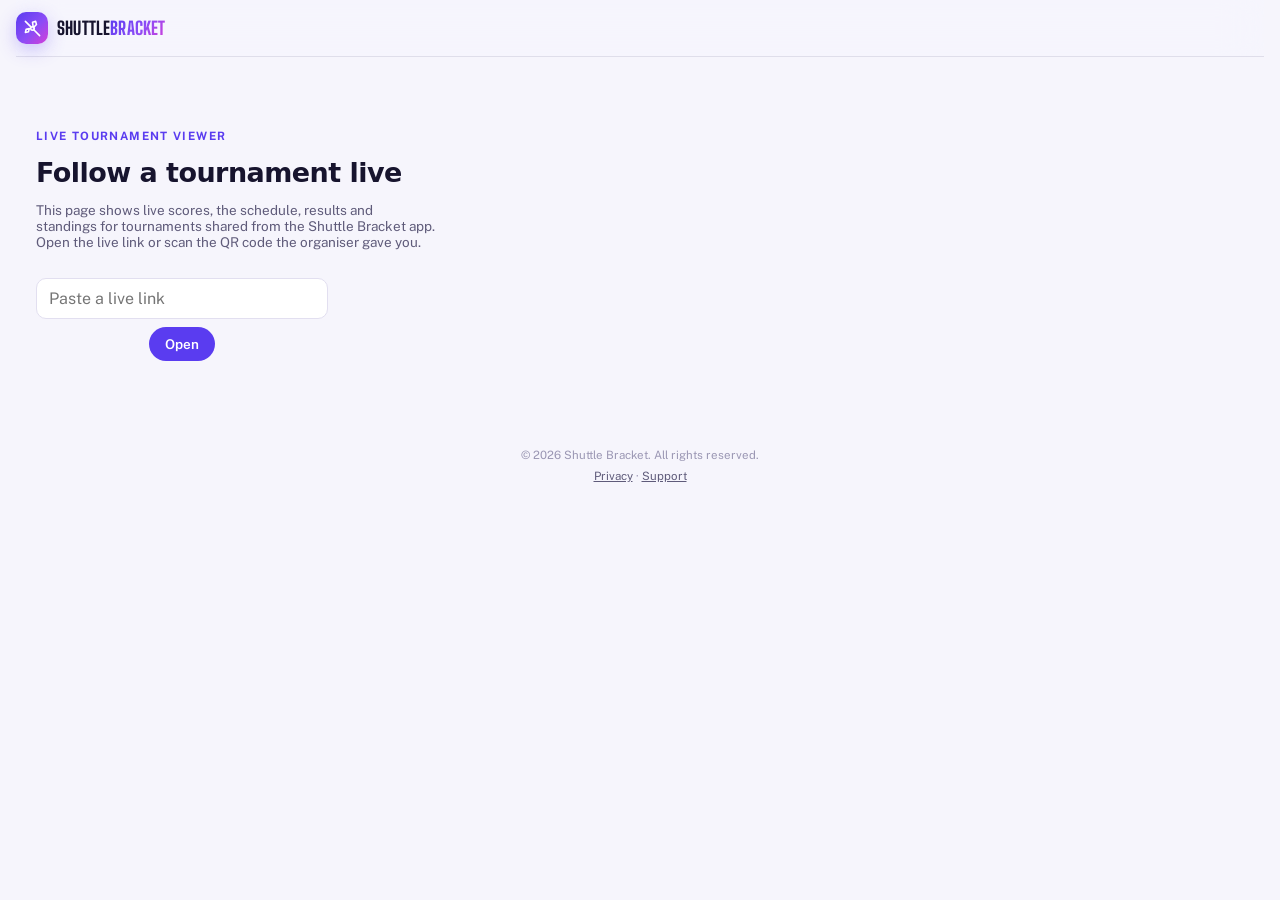
==== index.html @ b64a43a9 "Viewer page for the Plan days build Built from shuttleBracket web/index.html (build 44a778db0701). N" ====
<!DOCTYPE html>
<!-- Shuttle Bracket live tournament viewer. Copyright (c) 2026 Ashik Ali Ebrahim Kadher Shahul. All rights reserved. Not open source: no permission is granted to copy, modify or redistribute this code. -->
<html lang="en">
<head>
<meta charset="UTF-8">
<meta name="sb-build" content="44a778db0701">
<meta name="viewport" content="width=device-width, initial-scale=1, viewport-fit=cover">
<title>Shuttle Bracket</title>
<meta name="description" content="Badminton tournament management: registrations, seeded draws, live scoring, scheduling and rankings.">
<link rel="preconnect" href="https://fonts.googleapis.com">
<link rel="stylesheet" href="https://fonts.googleapis.com/css2?family=Big+Shoulders+Display:wght@600;700;800&family=Public+Sans:wght@400;500;600;700&family=JetBrains+Mono:wght@500;600&display=swap">
<style> :root{--bg:#f6f5fc;--surface:#ffffff;--surface-2:#eeecf8;--border:#e2dff0;--ink:#17142e;--muted:#5f5b7a;--faint:#9a96b3;--court:#5a3cf0;--court-ink:#ffffff;--court-soft:#ece8ff;--accent2:#d43fd8;--grad:linear-gradient(135deg,#5a3cf0 0%,#8b4cf6 55%,#d43fd8 100%);--gold:#f2643b;--gold-soft:#ffece5;--danger:#d92d5c;--danger-soft:#fde7ee;--win:#12a37f;--win-soft:#e1f6ef;--live:#f2643b;--shadow: 0 1px 2px rgba(35,24,90,.06), 0 10px 28px rgba(35,24,90,.08);--glow: 0 6px 18px rgba(90,60,240,.28);--radius: 14px;color-scheme: light;}@media (prefers-color-scheme: dark){:root:not([data-theme="light"]){--bg:#0d0b1a;--surface:#171429;--surface-2:#201c37;--border:#2d2848;--ink:#f2f0fb;--muted:#a8a3c6;--faint:#6e6990;--court:#8f7dff;--court-ink:#0d0b1a;--court-soft:#241e4a;--accent2:#ec6cf0;--grad:linear-gradient(135deg,#6d52ff 0%,#9a5cf7 55%,#e052e4 100%);--gold:#ff8a5c;--gold-soft:#34201a;--danger:#ff6b90;--danger-soft:#351725;--win:#3ddbb0;--win-soft:#12302a;--shadow: 0 1px 2px rgba(0,0,0,.35), 0 10px 28px rgba(0,0,0,.4);--glow: 0 6px 20px rgba(143,125,255,.3);}}:root[data-theme="dark"]{--bg:#0d0b1a;--surface:#171429;--surface-2:#201c37;--border:#2d2848;--ink:#f2f0fb;--muted:#a8a3c6;--faint:#6e6990;--court:#8f7dff;--court-ink:#0d0b1a;--court-soft:#241e4a;--accent2:#ec6cf0;--grad:linear-gradient(135deg,#6d52ff 0%,#9a5cf7 55%,#e052e4 100%);--gold:#ff8a5c;--gold-soft:#34201a;--danger:#ff6b90;--danger-soft:#351725;--win:#3ddbb0;--win-soft:#12302a;--shadow: 0 1px 2px rgba(0,0,0,.35), 0 10px 28px rgba(0,0,0,.4);--glow: 0 6px 20px rgba(143,125,255,.3);}*{box-sizing:border-box}html{-webkit-text-size-adjust:100%}body{margin:0;background:var(--bg);color:var(--ink);font-family:"Public Sans",system-ui,-apple-system,Segoe UI,Roboto,sans-serif;-webkit-font-smoothing:antialiased;}h1,h2,h3,h4,.display{font-family:"Big Shoulders Display","Public Sans",sans-serif;font-weight:800;letter-spacing:.01em;text-transform:uppercase;text-wrap:balance;margin:0;}.mono, .score-num, .stat-num{font-family:"JetBrains Mono",ui-monospace,monospace;font-variant-numeric:tabular-nums;}a{color:inherit}button{font:inherit}input,select,textarea{font:inherit}::selection{background:var(--court);color:var(--court-ink)}::-webkit-scrollbar{width:10px;height:10px}::-webkit-scrollbar-thumb{background:var(--border);border-radius:6px}.shell{max-width:1280px;margin:0 auto;padding:0 16px 60px;}.topbar{display:flex;align-items:center;gap:10px;padding:12px 0;border-bottom:1px solid var(--border);margin-bottom:16px;flex-wrap:wrap;position:sticky;top:0;background:var(--bg);z-index:30;}.brand{display:flex;align-items:center;gap:9px;flex:none;}.brand-mark{width:32px;height:32px;border-radius:10px;background:var(--grad);color:#fff;box-shadow:var(--glow);display:flex;align-items:center;justify-content:center;flex:none;}.brand-mark svg{width:19px;height:19px;}.brand-name{font-size:18px;line-height:1;}.brand-name .accent{background:var(--grad);-webkit-background-clip:text;background-clip:text;color:transparent;}.topbar-spacer{flex:1;min-width:6px;}.topbar-group{display:flex;align-items:center;gap:6px;}.role-switch{position:relative;}.role-btn{display:flex;align-items:center;gap:6px;border:1px solid var(--border);background:var(--surface);color:var(--ink);border-radius:10px;padding:7px 10px;font-size:12.5px;font-weight:700;cursor:pointer;}.role-btn svg{width:14px;height:14px;}.role-menu{position:absolute;right:0;top:calc(100% + 6px);background:var(--surface);border:1px solid var(--border);border-radius:12px;box-shadow:var(--shadow);padding:8px;width:250px;z-index:40;display:none;}.role-menu.open{display:block;}.role-menu h4{font-size:10.5px;letter-spacing:.08em;color:var(--muted);text-transform:uppercase;font-family:inherit;font-weight:700;padding:4px 6px;}.role-opt{width:100%;text-align:left;border:none;background:transparent;padding:8px 8px;border-radius:8px;font-size:13px;font-weight:600;cursor:pointer;color:var(--ink);display:flex;align-items:center;justify-content:space-between;}.role-opt:hover{background:var(--surface-2);}.role-opt.active{background:var(--court-soft);color:var(--court);}.role-menu select{width:100%;margin-top:6px;border:1px solid var(--border);background:var(--bg);color:var(--ink);border-radius:8px;padding:8px;}.role-menu .hint{font-size:11px;color:var(--faint);padding:6px 6px 2px;}.icon-toggle-btn{position:relative;appearance:none;border:1px solid var(--border);background:var(--surface);color:var(--muted);width:34px;height:34px;border-radius:10px;display:flex;align-items:center;justify-content:center;cursor:pointer;}.icon-toggle-btn:hover{color:var(--ink);background:var(--surface-2);}.icon-toggle-btn svg{width:16px;height:16px;}.badge-dot{position:absolute;top:-3px;right:-3px;min-width:15px;height:15px;padding:0 3px;border-radius:999px;background:var(--gold);color:#1a1206;font-size:9.5px;font-weight:800;display:flex;align-items:center;justify-content:center;}.theme-toggle{display:flex;gap:2px;background:var(--surface-2);border:1px solid var(--border);border-radius:999px;padding:2px;}.theme-toggle button{border:none;background:transparent;color:var(--muted);width:28px;height:28px;border-radius:999px;cursor:pointer;display:flex;align-items:center;justify-content:center;}.theme-toggle button.active{background:var(--surface);color:var(--ink);box-shadow:var(--shadow);}.theme-toggle svg{width:14px;height:14px;}.search-wrap{position:relative;}.search-box{display:flex;align-items:center;gap:6px;border:1px solid var(--border);background:var(--surface);border-radius:10px;padding:0 10px;height:34px;width:190px;}.search-box svg{width:14px;height:14px;color:var(--faint);flex:none;}.search-box input{border:none;background:none;outline:none;color:var(--ink);font-size:13px;width:100%;}.search-results{position:absolute;left:0;top:calc(100% + 6px);width:320px;max-width:80vw;background:var(--surface);border:1px solid var(--border);border-radius:12px;box-shadow:var(--shadow);max-height:60vh;overflow-y:auto;z-index:40;display:none;}.search-results.open{display:block;}.sr-group h4{font-size:10px;letter-spacing:.08em;text-transform:uppercase;color:var(--muted);padding:8px 12px 2px;font-family:inherit;font-weight:700;}.sr-item{display:block;width:100%;text-align:left;border:none;background:none;padding:8px 12px;font-size:13px;cursor:pointer;color:var(--ink);}.sr-item:hover{background:var(--surface-2);}.sr-item .sr-sub{color:var(--muted);font-size:11.5px;}.sr-empty{padding:16px 12px;color:var(--faint);font-size:12.5px;text-align:center;}.notif-panel{position:absolute;right:0;top:calc(100% + 6px);width:340px;max-width:88vw;background:var(--surface);border:1px solid var(--border);border-radius:12px;box-shadow:var(--shadow);max-height:70vh;overflow-y:auto;z-index:40;display:none;}.notif-panel.open{display:block;}.notif-head{display:flex;align-items:center;justify-content:space-between;padding:10px 12px;border-bottom:1px solid var(--border);position:sticky;top:0;background:var(--surface);}.notif-head h4{font-size:13px;font-family:inherit;font-weight:700;text-transform:none;letter-spacing:0;}.notif-item{padding:10px 12px;border-bottom:1px solid var(--border);font-size:12.5px;display:flex;gap:8px;cursor:pointer;}.notif-item:last-child{border-bottom:none;}.notif-item:hover{background:var(--surface-2);}.notif-item.unread{background:var(--court-soft);}.notif-dot{width:7px;height:7px;border-radius:50%;background:var(--court);flex:none;margin-top:5px;}.notif-item.unread .notif-dot{background:var(--gold);}.notif-item:not(.unread) .notif-dot{background:transparent;}.notif-body p{margin:0;}.notif-time{color:var(--faint);font-size:11px;}.primary-nav{display:flex;gap:4px;flex-wrap:wrap;background:var(--surface-2);padding:4px;border-radius:12px;margin-bottom:16px;}.primary-nav button{border:none;background:transparent;padding:8px 13px;border-radius:9px;font-weight:700;font-size:12px;letter-spacing:.03em;text-transform:uppercase;color:var(--muted);cursor:pointer;white-space:nowrap;}.primary-nav button.active{background:var(--surface);color:var(--court);box-shadow:var(--shadow);}.btn{appearance:none;border:1px solid var(--border);background:var(--surface);color:var(--ink);padding:9px 14px;border-radius:10px;font-weight:600;font-size:13.5px;cursor:pointer;display:inline-flex;align-items:center;gap:7px;white-space:nowrap;}.btn:hover{border-color:var(--faint);}.btn:active{transform:translateY(1px);}.btn svg{width:15px;height:15px;flex:none;}.btn-primary{background:var(--grad);border-color:transparent;color:#fff;box-shadow:var(--glow);}.btn-primary:hover{filter:brightness(1.08);}.btn-ghost{background:transparent;border-color:transparent;padding:8px 10px;}.btn-danger{color:var(--danger);}.btn-sm{padding:6px 10px;font-size:12.5px;border-radius:8px;}.btn-lg{padding:14px 18px;font-size:15px;border-radius:14px;}.btn-block{width:100%;justify-content:center;}.btn[disabled]{opacity:.45;cursor:not-allowed;}.icon-btn{appearance:none;border:1px solid transparent;background:transparent;color:var(--muted);width:30px;height:30px;border-radius:8px;display:flex;align-items:center;justify-content:center;cursor:pointer;flex:none;}.icon-btn:hover{background:var(--surface-2);color:var(--ink);}.icon-btn svg{width:16px;height:16px;}.layout{display:grid;grid-template-columns:250px minmax(0,1fr);gap:18px;align-items:start;}.layout.no-sidebar{grid-template-columns:minmax(0,1fr);}.main, .main-inner{min-width:0;}@media (max-width:860px){.layout{grid-template-columns:minmax(0,1fr);}.sidebar{order:2;position:static;}.main{order:1;}}.panel{background:var(--surface);border:1px solid var(--border);border-radius:var(--radius);box-shadow:var(--shadow);}.sidebar{padding:12px;position:sticky;top:68px;max-height:calc(100vh - 90px);overflow-y:auto;}.sidebar-head{display:flex;align-items:center;justify-content:space-between;margin-bottom:8px;padding:0 2px;}.sidebar-head h2{font-size:12.5px;margin:0;color:var(--muted);letter-spacing:.08em;}.t-list{list-style:none;margin:0;padding:0;display:flex;flex-direction:column;gap:4px;}.t-item{border-radius:10px;}.t-item button{width:100%;text-align:left;background:transparent;color:var(--ink);font:inherit;border:1px solid transparent;border-radius:10px;padding:9px 10px;cursor:pointer;display:flex;flex-direction:column;gap:2px;}.t-item button:hover{background:var(--surface-2);}.t-item.active button{background:var(--court-soft);border-color:var(--court);}.t-name{font-weight:700;font-size:13.5px;}.t-meta{font-size:11px;color:var(--muted);display:flex;gap:6px;align-items:center;flex-wrap:wrap;}.empty-note{font-size:12.5px;color:var(--faint);padding:10px 6px;}.main{min-height:400px;}.main-inner{padding:16px 18px;}.empty-hero{display:flex;flex-direction:column;align-items:flex-start;gap:14px;padding:44px 20px;}.empty-hero .kicker{color:var(--court);font-weight:700;font-size:11.5px;letter-spacing:.12em;text-transform:uppercase;}.empty-hero h2{font-size:27px;margin:0;max-width:24ch;}.empty-hero p{color:var(--muted);max-width:50ch;margin:0;font-size:13.5px;}.empty-hero .hero-actions{display:flex;gap:8px;flex-wrap:wrap;}.t-header{display:flex;align-items:flex-start;justify-content:space-between;gap:12px;margin-bottom:14px;flex-wrap:wrap;}.t-header h2{font-size:24px;margin:0 0 4px;}.t-header .t-sub{color:var(--muted);font-size:12.5px;}.t-header .t-actions{display:flex;gap:8px;flex:0 1 auto;min-width:0;flex-wrap:wrap;}.t-header.page-h > div:first-child{display:none;}.t-header.page-h{justify-content:flex-end;}.t-header.page-h:not(:has(.t-actions > *)){display:none;}.topbar-actions{display:flex;align-items:center;}.topbar-actions:empty{display:none;}.topbar-actions .t-actions{display:flex;gap:8px;flex-wrap:nowrap;}@media (min-width:701px) and (max-width:1279px){.topbar-actions .m-overflow{display:none !important;}.topbar-actions .m-more-btn.mobile-only{display:inline-flex !important;}.topbar{min-width:0;}.topbar .brand{min-width:0;}}@media (max-width:700px){.topbar{flex-wrap:nowrap;}.topbar .brand{min-width:0;}.topbar-group{margin-left:auto;}.topbar-actions .t-actions{gap:6px;}.topbar-actions .btn{width:38px;height:38px;padding:0;justify-content:center;font-size:0;gap:0;border-radius:12px;}.topbar-actions .btn.m-keep{width:auto;padding:0 11px;font-size:12.5px;gap:4px;white-space:nowrap;}.topbar-actions .btn.m-keep svg{width:16px;height:16px;}.topbar .brand-name{font-size:14px;}.topbar .brand-mark{width:34px;height:34px;}.topbar-spacer{min-width:0;}.topbar-actions .btn svg{width:18px;height:18px;}}@media (max-width:389px){.topbar .brand-name{display:none;}}.back-link{display:inline-flex;align-items:center;gap:5px;color:var(--muted);font-size:12.5px;font-weight:600;cursor:pointer;background:none;border:none;padding:4px 0;margin-bottom:8px;}.back-link:hover{color:var(--ink);}.back-link svg{width:14px;height:14px;}.tabs{display:flex;flex-wrap:wrap;gap:4px;background:var(--surface-2);padding:4px;border-radius:11px;margin-bottom:16px;width:fit-content;max-width:100%;}.tab{border:none;background:transparent;padding:8px 14px;border-radius:8px;font-weight:700;font-size:11.5px;letter-spacing:.03em;text-transform:uppercase;color:var(--muted);cursor:pointer;white-space:nowrap;}.tab.active{background:var(--surface);color:var(--court);box-shadow:var(--shadow);}.pill{display:inline-flex;align-items:center;gap:5px;padding:2px 8px;border-radius:999px;font-size:11px;font-weight:600;background:var(--surface-2);color:var(--muted);white-space:nowrap;}.pill.gold{background:var(--gold-soft);color:var(--gold);}.pill.court{background:var(--court-soft);color:var(--court);}.pill.danger{background:var(--danger-soft);color:var(--danger);}.pill.live{background:var(--gold-soft);color:var(--gold);animation:pulse 1.6s ease-in-out infinite;}@keyframes pulse{0%,100%{opacity:1}50%{opacity:.55}}.sponsor-ticker{display:flex;align-items:center;gap:10px;background:var(--surface);border:1px solid var(--border);border-radius:11px;padding:7px 12px;margin:-6px 0 16px;overflow:hidden;}.st-label{flex:none;font-size:10.5px;font-weight:800;letter-spacing:.08em;text-transform:uppercase;color:var(--court);}.st-viewport{flex:1;min-width:0;overflow:hidden;-webkit-mask-image:linear-gradient(90deg,transparent 0,#000 24px,#000 calc(100% - 24px),transparent 100%);mask-image:linear-gradient(90deg,transparent 0,#000 24px,#000 calc(100% - 24px),transparent 100%);}.st-track{display:flex;width:max-content;animation:st-scroll var(--st-dur,20s) linear infinite;}.st-run{display:flex;align-items:center;flex:none;white-space:nowrap;font-size:13px;font-weight:700;color:var(--ink);}.st-run span{padding:0 14px;}.st-run i{font-style:normal;color:var(--accent2);}.sponsor-ticker:hover .st-track{animation-play-state:paused;}@keyframes st-scroll{from{transform:translateX(0);}to{transform:translateX(-50%);}}@media (prefers-reduced-motion: reduce){.st-viewport{-webkit-mask-image:none;mask-image:none;}.st-track{animation:none;width:auto;}.st-run{flex:1 1 auto;min-width:0;white-space:normal;flex-wrap:wrap;row-gap:4px;}.st-run > i:last-child{display:none;}.st-run[aria-hidden="true"]{display:none;}}.filter-bar .btn-clear-filters{color:var(--muted);}.filter-bar .btn-clear-filters svg{width:13px;height:13px;}.cat-grid{display:grid;grid-template-columns:repeat(auto-fill,minmax(230px,1fr));gap:12px;}.cat-card{border:1px solid var(--border);border-radius:12px;padding:14px;cursor:pointer;background:var(--surface);position:relative;transition:border-color .12s;}.cat-card:hover{border-color:var(--court);}.cat-card h3{font-size:15px;margin:0 0 6px;text-transform:none;letter-spacing:0;font-family:"Public Sans";font-weight:700;}.cat-card .cat-meta{color:var(--muted);font-size:11.5px;display:flex;gap:6px;flex-wrap:wrap;}.cat-card .cat-del{position:absolute;top:8px;right:8px;}.cat-card .cat-del + h3{padding-right:30px;}.cat-card:active{border-color:var(--court);background:var(--surface-2);}.stat-tile[data-tab]{cursor:pointer;}.stat-tile[data-tab]:active{border-color:var(--court);}@media (hover:hover) and (pointer:fine){.cat-card .cat-del{opacity:0;}.cat-card:hover .cat-del, .cat-card:focus-within .cat-del{opacity:1;}}[data-open-match], [data-open-event], [data-open-player], [data-open-tournament], [data-open-tab], [data-open-club], [data-select-tournament], [data-back-events], [data-close]{cursor:pointer;}.card{border:1px solid var(--border);border-radius:12px;padding:14px;background:var(--surface);}.card + .card{margin-top:10px;}.row{display:flex;align-items:center;gap:10px;}.row.between{justify-content:space-between;}.row.wrap{flex-wrap:wrap;}.stat-grid{display:grid;grid-template-columns:repeat(auto-fit,minmax(140px,1fr));gap:10px;margin-bottom:18px;}.stat-tile{border:1px solid var(--border);border-radius:12px;padding:12px 14px;background:var(--surface);}.stat-tile .stat-num{font-size:24px;font-weight:700;line-height:1.1;}.stat-tile .stat-label{color:var(--muted);font-size:11px;margin-top:3px;letter-spacing:.02em;}.stat-tile.accent .stat-num{background:var(--grad);-webkit-background-clip:text;background-clip:text;color:transparent;}.stat-tile.gold .stat-num{color:var(--gold);}.bar-row{display:flex;align-items:center;gap:10px;margin-bottom:8px;}.bar-row .bar-label{width:110px;flex:none;font-size:12px;color:var(--muted);}.bar-track{flex:1;height:9px;border-radius:5px;background:var(--surface-2);overflow:hidden;}.bar-fill{height:100%;background:var(--court);border-radius:5px;}.bar-row .bar-num{width:64px;flex:none;text-align:right;font-size:12px;color:var(--muted);}.ring-wrap{display:flex;align-items:center;gap:14px;}.ring-label{font-size:12px;color:var(--muted);}.ring-label strong{color:var(--ink);display:block;font-size:15px;}.section-h{display:flex;align-items:center;justify-content:space-between;gap:10px;margin:22px 0 10px;flex-wrap:wrap;}.section-h h3{font-size:16px;text-transform:none;letter-spacing:0;font-family:"Public Sans";font-weight:700;}.section-h:first-child{margin-top:0;}details.month-grp > summary, .t-month-grp > details > summary{list-style:none;cursor:pointer;-webkit-user-select:none;user-select:none;-webkit-tap-highlight-color:transparent;}details.month-grp > summary::-webkit-details-marker, .t-month-grp > details > summary::-webkit-details-marker{display:none;}.month-chev{flex:none;transition:transform .18s ease;color:var(--muted);}details[open] > summary .month-chev{transform:rotate(90deg);}.section-h.month-h{margin:6px 0;padding:8px 0;}.section-h.month-h h3{display:flex;align-items:center;gap:8px;}details.month-grp[open] > .cat-grid{margin-bottom:12px;}.month-label{display:flex;align-items:center;gap:8px;font-size:11px;font-weight:800;letter-spacing:.07em;text-transform:uppercase;color:var(--muted);padding:9px 0;margin:2px 0;}.month-label .month-n{font-weight:700;letter-spacing:0;color:var(--faint);background:var(--surface-2);border-radius:999px;padding:1px 7px;font-size:10.5px;}.t-list .t-month-grp{list-style:none;}.plan-ev{border:1px solid var(--border);border-radius:12px;padding:10px 12px;background:var(--surface);margin-bottom:8px;}.plan-ev-h{display:flex;align-items:baseline;justify-content:space-between;gap:8px;margin-bottom:8px;}.plan-ev-h .sub-txt{font-size:12px;}.plan-sels{display:grid;grid-template-columns:repeat(auto-fit, minmax(140px,1fr));gap:8px;}.plan-sel{display:flex;flex-direction:column;gap:3px;font-size:11px;font-weight:800;letter-spacing:.05em;text-transform:uppercase;color:var(--muted);}.plan-sel select{width:100%;text-transform:none;letter-spacing:0;font-weight:600;font-size:13px;}.plan-warn{display:flex;gap:6px;align-items:flex-start;color:var(--danger);font-size:12px;margin-top:8px;}.plan-warn svg, .plan-ok svg, .plan-bad svg{width:14px;height:14px;flex:none;}.plan-day{border:1px solid var(--border);border-radius:12px;padding:10px 12px;background:var(--surface);margin-bottom:8px;}.plan-day-h{display:flex;justify-content:space-between;gap:8px;align-items:baseline;margin-bottom:6px;}.plan-list{list-style:none;margin:0 0 6px;padding:0;}.plan-list li{display:flex;gap:8px;padding:5px 0;border-bottom:1px solid var(--border);font-size:13px;}.plan-list li:last-child{border-bottom:none;}.plan-list .grow{flex:1;min-width:0;font-weight:600;}.plan-day-f{display:flex;align-items:center;justify-content:space-between;gap:8px;flex-wrap:wrap;margin-top:4px;}.plan-ok, .plan-bad{display:inline-flex;align-items:center;gap:5px;font-size:12px;font-weight:700;}.plan-ok{color:var(--win);}.plan-bad{color:var(--danger);}.sch-day.planned{box-shadow:inset 0 -3px 0 var(--court);}.bd-acts{display:inline-flex;gap:6px;flex-wrap:wrap;}.t-list .t-month{display:flex;align-items:center;gap:6px;font-size:10.5px;font-weight:800;letter-spacing:.07em;text-transform:uppercase;color:var(--muted);padding:9px 10px 5px;border-radius:8px;}.t-list .t-month:hover{background:var(--surface-2);}.t-list .t-month .grow{flex:1;}.t-list .t-month .month-n{font-weight:700;letter-spacing:0;color:var(--faint);}.t-list .t-month-grp > details > .t-list{margin-bottom:6px;}.list-row{display:flex;align-items:center;gap:10px;padding:10px 12px;border:1px solid var(--border);border-radius:10px;margin-bottom:8px;background:var(--surface);flex-wrap:wrap;}.list-row .main-txt{font-weight:600;font-size:13.5px;}.list-row .sub-txt{color:var(--muted);font-size:11.5px;}.list-row .grow{flex:1;min-width:120px;}.seed-tag{display:inline-block;min-width:16px;margin-right:6px;padding:0 4px;border-radius:6px;background:var(--court-soft);color:var(--court);font-size:10.5px;font-weight:800;text-align:center;font-style:normal;}.seed-badge{width:24px;height:24px;border-radius:999px;background:var(--court-soft);color:var(--court);font-weight:700;font-size:11.5px;display:flex;align-items:center;justify-content:center;flex:none;}.avatar{width:30px;height:30px;border-radius:999px;background:var(--surface-2);color:var(--muted);font-weight:700;font-size:12px;display:flex;align-items:center;justify-content:center;flex:none;overflow:hidden;}.avatar img{width:100%;height:100%;object-fit:cover;}.draw-banner{display:flex;align-items:center;justify-content:space-between;gap:12px;padding:12px 14px;border-radius:12px;background:var(--court-soft);border:1px solid var(--court);margin-top:14px;flex-wrap:wrap;}.draw-banner p{margin:0;font-size:13px;color:var(--ink);}.draw-banner strong{color:var(--court);}.generated-note{display:flex;align-items:center;gap:8px;color:var(--court);font-weight:700;font-size:13px;padding:10px 2px;}.conflict-warn{display:flex;gap:8px;align-items:flex-start;padding:10px 12px;border-radius:10px;background:var(--danger-soft);color:var(--danger);font-size:12.5px;font-weight:600;margin-top:8px;}.conflict-warn svg{width:15px;height:15px;flex:none;margin-top:1px;}.bracket-wrap{overflow-x:auto;padding-bottom:10px;}.bracket{position:relative;display:flex;gap:36px;padding:6px 6px 20px;}.bracket-lines{position:absolute;top:0;left:0;pointer-events:none;overflow:visible;}.bracket-lines path{fill:none;stroke:var(--border);stroke-width:2;}.round-col{display:flex;flex-direction:column;justify-content:space-around;gap:14px;flex:1 1 0;min-width:150px;max-width:230px;}.round-label{text-align:center;font-size:10.5px;letter-spacing:.1em;color:var(--muted);font-weight:700;text-transform:uppercase;margin-bottom:2px;}.match-card{border:1px solid var(--border);border-radius:12px;background:var(--surface);overflow:hidden;cursor:default;}.match-card.playable, .match-card[data-open-match]{cursor:pointer;}.match-card.playable:hover{border-color:var(--court);}.m-slot{display:flex;align-items:center;justify-content:space-between;padding:7px 9px;font-size:12.5px;gap:6px;}.m-slot + .m-slot{border-top:1px solid var(--border);}.m-slot .name{font-weight:600;overflow:hidden;text-overflow:ellipsis;white-space:nowrap;}.m-slot.tbd .name{color:var(--faint);font-weight:500;font-style:italic;}.m-slot.winner .name{color:var(--court);}.m-slot .score{font-size:11.5px;color:var(--muted);flex:none;}.m-status{font-size:9.5px;text-align:center;padding:3px;letter-spacing:.08em;text-transform:uppercase;color:var(--faint);background:var(--surface-2);}.m-status.bye{color:var(--gold);}.m-status.live{color:var(--gold);font-weight:700;}.bracket-section{margin-bottom:26px;}.bracket-section h4{font-size:13px;text-transform:uppercase;letter-spacing:.08em;color:var(--muted);margin-bottom:10px;font-family:inherit;font-weight:700;}.bracket-section.wb h4{color:var(--court);}.bracket-section.lb h4{color:var(--danger);}.bracket-section.gf h4{color:var(--gold);}.group-grid{display:grid;grid-template-columns:repeat(auto-fit,minmax(280px,1fr));gap:14px;}.group-card h4{font-size:13px;text-transform:uppercase;letter-spacing:.06em;margin-bottom:8px;font-family:inherit;font-weight:700;color:var(--muted);}table.standings, table.data-table{width:100%;border-collapse:collapse;font-size:12.5px;}table.standings th, table.data-table th{text-align:left;font-size:10.5px;letter-spacing:.06em;text-transform:uppercase;color:var(--muted);padding:8px 9px;border-bottom:1px solid var(--border);white-space:nowrap;}table.standings td, table.data-table td{padding:8px 9px;border-bottom:1px solid var(--border);}table.standings td.num, table.standings th.num, table.data-table td.num, table.data-table th.num{text-align:right;}table.standings tr:last-child td, table.data-table tr:last-child td{border-bottom:none;}table.standings tr.rank-1 .rk{color:var(--gold);font-weight:800;}.table-scroll{overflow-x:auto;}.empty-tab{padding:36px 12px;text-align:center;color:var(--muted);font-size:13px;}.loading-tab{padding:36px 12px;text-align:center;color:var(--faint);font-size:13px;}.error-inline{padding:9px 12px;border-radius:9px;background:var(--danger-soft);color:var(--danger);font-size:12.5px;font-weight:600;margin:8px 0;display:flex;gap:8px;align-items:center;}.error-inline svg{width:14px;height:14px;flex:none;}.filter-bar{display:flex;gap:8px;flex-wrap:wrap;margin-bottom:14px;align-items:center;}.filter-bar select, .filter-bar input{border:1px solid var(--border);background:var(--surface);color:var(--ink);border-radius:9px;padding:7px 9px;font-size:12.5px;}.export-row{display:flex;gap:8px;flex-wrap:wrap;margin-bottom:14px;}.sched-scroll{overflow-x:auto;}table.sched-grid{border-collapse:collapse;width:100%;min-width:640px;}table.sched-grid th{background:var(--surface-2);font-size:11px;text-transform:uppercase;letter-spacing:.05em;color:var(--muted);padding:8px;border:1px solid var(--border);white-space:nowrap;}table.sched-grid td{border:1px solid var(--border);padding:5px;vertical-align:top;min-width:130px;}.sched-cell-match{border-radius:8px;background:var(--court-soft);padding:6px 7px;font-size:11px;cursor:pointer;margin-bottom:4px;}.sched-cell-match:hover{filter:brightness(0.97);}.sched-cell-match.live{background:var(--gold-soft);}.sched-time-col{font-size:11px;color:var(--muted);font-weight:700;white-space:nowrap;}.court-chip{display:inline-flex;align-items:center;gap:6px;border:1px solid var(--border);border-radius:10px;padding:8px 10px;font-size:12.5px;font-weight:600;background:var(--surface);}.court-chip.inactive{opacity:.5;}.court-chip .cc-txt{display:inline-flex;flex-direction:column;line-height:1.2;}.court-chip .cc-txt small{font-size:11px;font-weight:600;color:var(--muted);}.court-days{display:grid;grid-template-columns:repeat(auto-fill, minmax(130px,1fr));gap:6px 12px;}.bd-cell.closed{background:repeating-linear-gradient(135deg, transparent 0 6px, var(--fill) 6px 8px);color:var(--muted);cursor:default;align-items:center;justify-content:center;font-weight:600;}.bd-head small{display:block;font-size:9.5px;font-weight:600;color:var(--muted);white-space:nowrap;overflow:hidden;text-overflow:ellipsis;}.court-list{display:flex;gap:8px;flex-wrap:wrap;}.live-screen{display:flex;flex-direction:column;gap:10px;}.live-topinfo{display:flex;align-items:center;justify-content:space-between;gap:8px;flex-wrap:wrap;}.live-games-strip{display:flex;gap:6px;flex-wrap:wrap;}.live-game-chip{padding:4px 9px;border-radius:8px;background:var(--surface-2);font-size:12px;font-weight:700;}.live-court-card{display:flex;flex-direction:column;gap:12px;}.live-score-board{display:grid;grid-template-columns:1fr 1fr;gap:10px;}.live-side{border:1px solid var(--border);border-radius:16px;padding:16px 10px;text-align:center;display:flex;flex-direction:column;gap:10px;background:var(--surface);}.live-side .side-name{font-size:13px;font-weight:700;overflow:hidden;text-overflow:ellipsis;white-space:nowrap;}.live-side .side-score{font-size:64px;font-weight:800;font-family:"Big Shoulders Display";line-height:1;}.big-btn{appearance:none;border:none;border-radius:16px;background:var(--court);color:var(--court-ink);font-weight:800;font-size:17px;padding:20px 8px;cursor:pointer;width:100%;touch-action:manipulation;}.big-btn:active{filter:brightness(1.15);transform:scale(.98);}.live-controls{display:flex;gap:8px;flex-wrap:wrap;}.live-controls .btn{flex:1;min-width:100px;justify-content:center;padding:12px;}dialog{border:none;border-radius:16px;padding:0;background:var(--surface);color:var(--ink);box-shadow:0 20px 60px rgba(0,0,0,.25);width:min(480px,92vw);max-height:88vh;}dialog::backdrop{background:rgba(16,10,40,.5);backdrop-filter:blur(3px);}.dlg-head{display:flex;align-items:center;justify-content:space-between;padding:16px 18px;border-bottom:1px solid var(--border);}.dlg-head h3{font-size:16px;margin:0;text-transform:none;letter-spacing:0;font-family:"Public Sans";font-weight:700;}.dlg-body{padding:16px 18px;display:flex;flex-direction:column;gap:12px;max-height:64vh;overflow-y:auto;}.dlg-foot{display:flex;justify-content:flex-end;gap:8px;padding:14px 18px;border-top:1px solid var(--border);flex-wrap:wrap;}[hidden]{display:none !important;}.field{display:flex;flex-direction:column;gap:5px;}.field label{font-size:12px;font-weight:600;color:var(--muted);}.field input, .field select, .field textarea{border:1px solid var(--border);background:var(--bg);color:var(--ink);border-radius:9px;padding:9px 10px;font-size:14px;font-family:inherit;width:100%;}.field input:focus, .field select:focus, .field textarea:focus{outline:2px solid var(--court);outline-offset:-1px;}.field-row{display:flex;gap:10px;}.field-row .field{flex:1;min-width:0;}.date-field{position:relative;}.date-field input.date-input{padding-right:34px;cursor:pointer;background:var(--bg);width:100%;box-sizing:border-box;}.date-field .date-ic{position:absolute;right:9px;top:50%;transform:translateY(-50%);width:16px;height:16px;color:var(--muted);pointer-events:none;}.dp-popover{position:fixed;z-index:999;width:264px;background:var(--surface);border:1px solid var(--border);border-radius:12px;box-shadow:var(--shadow);padding:10px;}.dp-head{display:flex;align-items:center;justify-content:space-between;margin-bottom:6px;}.dp-month{font-weight:700;font-size:13px;}.dp-head .icon-btn{width:26px;height:26px;}.dp-dow{display:grid;grid-template-columns:repeat(7,1fr);text-align:center;font-size:10px;font-weight:700;color:var(--muted);letter-spacing:.04em;margin-bottom:2px;}.dp-grid{display:grid;grid-template-columns:repeat(7,1fr);gap:2px;}.dp-cell{height:30px;display:flex;align-items:center;justify-content:center;}.dp-empty{visibility:hidden;}button.dp-day{border:none;background:transparent;color:var(--ink);border-radius:8px;font-size:12.5px;font-family:inherit;cursor:pointer;}button.dp-day:hover{background:var(--surface-2);}button.dp-day.dp-today{font-weight:700;color:var(--court);}button.dp-day.dp-sel{background:var(--court);color:#fff;}button.dp-day:disabled{color:var(--faint);opacity:.45;cursor:default;background:transparent;}.dp-foot{display:flex;justify-content:space-between;margin-top:8px;gap:8px;}.dp-foot .btn{flex:1;}.helptext{font-size:11.5px;color:var(--faint);}.am-warn{background:color-mix(in srgb, var(--gold) 12%, transparent);color:var(--ink);border-radius:10px;padding:9px 11px;font-size:12.5px;margin-bottom:10px;}.am-final-teams{display:grid;grid-template-columns:1fr auto 1fr;gap:8px;align-items:center;margin-top:12px;}.am-final-team{display:flex;flex-direction:column;gap:6px;min-width:0;}.am-final-team select{width:100%;min-width:0;padding:9px 8px;border-radius:10px;border:1px solid var(--border);background:var(--bg);color:var(--ink);font:inherit;font-size:13px;}.am-final-lbl{font-size:11px;font-weight:700;letter-spacing:.06em;text-transform:uppercase;color:var(--muted);}.am-final-vs{font-weight:800;color:var(--muted);font-size:12px;padding-top:18px;}.am-final-card{border-radius:16px;padding:14px;background:linear-gradient(135deg, color-mix(in srgb, var(--court) 10%, var(--surface)), color-mix(in srgb, #d43fd8 8%, var(--surface)));border:1px solid color-mix(in srgb, var(--court) 22%, var(--border));margin-bottom:14px;}.am-final-card .row-h{display:flex;align-items:center;justify-content:space-between;gap:8px;margin-bottom:8px;}.am-final-btns{display:flex;flex-wrap:wrap;justify-content:flex-end;gap:6px;}.am-final-card h4{margin:0;font-size:15px;font-weight:800;}.sb-champ{display:flex;align-items:center;gap:6px;margin-top:8px;padding-top:8px;border-top:1px solid var(--border);font-size:13px;font-weight:700;color:var(--court);}.sb-champ svg{width:16px;height:16px;flex:none;}@media (max-width:420px){.am-final-teams{grid-template-columns:1fr;}.am-final-vs{padding:0;text-align:center;}}.toast-host{position:fixed;bottom:18px;left:50%;transform:translateX(-50%);display:flex;flex-direction:column;gap:8px;z-index:80;width:min(360px,92vw);align-items:center;}.toast{background:var(--ink);color:var(--bg);padding:9px 16px;border-radius:999px;font-size:12.5px;font-weight:600;box-shadow:var(--shadow);text-align:center;}.toast.error{background:var(--danger);color:#fff;}html{-webkit-text-size-adjust:100%;text-size-adjust:100%;}.t-header > div:first-child{min-width:0;}.t-header h2{overflow-wrap:anywhere;}@media (pointer:coarse){input:not([type=checkbox]):not([type=radio]):not([type=range]), select, textarea{font-size:16px !important;}}.score-summary{text-align:center;font-size:11.5px;color:var(--muted);margin:4px 0 10px;}.game-block{border:1px solid var(--border);border-radius:12px;padding:8px 12px 6px;margin-bottom:10px;background:var(--bg);}.game-block .g-label{font-size:10.5px;font-weight:800;letter-spacing:.06em;text-transform:uppercase;color:var(--muted);margin-bottom:2px;}.score-row{display:flex;align-items:center;gap:10px;padding:4px 0;}.score-row .who{flex:1;min-width:0;font-size:13.5px;font-weight:600;line-height:1.25;overflow-wrap:anywhere;}.stepper{display:flex;align-items:center;gap:6px;flex:none;}.stepper button{width:40px;height:40px;border-radius:10px;border:1px solid var(--border);background:var(--surface);color:var(--ink);font-size:20px;font-weight:700;line-height:1;cursor:pointer;touch-action:manipulation;padding:0;}.stepper button:active{background:var(--surface-2);}.score-input{width:58px;height:40px;text-align:center;font-size:18px;font-weight:700;border:1px solid var(--border);border-radius:10px;background:var(--surface);color:var(--ink);padding:0;-moz-appearance:textfield;appearance:textfield;}.score-input::-webkit-inner-spin-button, .score-input::-webkit-outer-spin-button{-webkit-appearance:none;margin:0;}.score-input:focus{outline:2px solid var(--court);outline-offset:1px;caret-color:transparent;}.score-input{-webkit-touch-callout:none;}.game-winner-note:empty{display:none;}.game-winner-note.bad{color:var(--danger) !important;}.score-summary.bad{color:var(--danger);font-weight:700;}.reg-banner{display:flex;gap:8px;align-items:flex-start;border-radius:10px;padding:10px 12px;font-size:13px;margin-bottom:12px;}.reg-banner svg{width:16px;height:16px;flex:none;margin-top:1px;}.org-banner{background:var(--court-soft);color:var(--ink);}.org-banner svg{color:var(--court);}.org-acts .org-note{font-size:11.5px;color:var(--muted);flex:1;min-width:0;}.org-acts .org-note.late{color:var(--danger);}.org-score{display:flex;flex-direction:column;gap:10px;}.org-grid{display:grid;grid-template-columns:auto minmax(0,1fr) minmax(0,1fr);gap:8px 10px;align-items:center;}.org-nm{font-weight:700;font-size:13px;text-align:center;overflow-wrap:anywhere;line-height:1.25;}.org-gl{font-size:11px;font-weight:800;text-transform:uppercase;letter-spacing:.05em;color:var(--muted);white-space:nowrap;}.org-side{display:flex;align-items:center;gap:4px;justify-content:center;}.org-pm{width:40px;height:42px;user-select:none;-webkit-user-select:none;-webkit-touch-callout:none;border-radius:10px;border:1px solid var(--border);background:var(--surface-2);color:var(--ink);font-size:20px;font-weight:700;cursor:pointer;flex:none;touch-action:manipulation;}.org-pm:active{border-color:var(--court);}.org-score input.org-num{width:48px;min-width:0;text-align:center;font-family:"JetBrains Mono",ui-monospace,monospace;font-size:22px;font-weight:800;padding:6px 0;color:var(--ink);font-variant-numeric:tabular-nums;background:transparent;border:1px solid transparent;border-radius:8px;-webkit-appearance:none;appearance:none;box-shadow:none;}.org-score input.org-num:focus{outline:none;border-color:var(--court);background:var(--surface);}.org-msg{font-weight:700;font-size:13px;}.org-msg.won{color:var(--win);}.org-msg.bad{color:var(--danger);}.reg-banner.open{background:var(--court-soft);color:var(--ink);}.reg-banner.closed{background:var(--surface-2);color:var(--muted);}.late-note{display:flex;gap:6px;align-items:flex-start;margin:8px 0 0;color:var(--gold, #a86b00);}.late-note svg{width:14px;height:14px;flex:none;margin-top:2px;}.list-row select{border:1px solid var(--border);background:var(--surface);color:var(--ink);border-radius:9px;padding:8px 10px;font-size:13px;font-family:inherit;max-width:100%;}@media (max-width:700px){.list-row.wrap select{flex:1 1 100%;min-width:0 !important;}}.follow-bar{display:flex;align-items:center;gap:10px;background:var(--surface);border:1px solid var(--border);border-radius:14px;padding:8px 10px 8px 12px;margin:0 0 12px;box-shadow:var(--shadow);}.follow-bar.on{border-color:transparent;background:linear-gradient(var(--surface),var(--surface)) padding-box, var(--grad) border-box;border:2px solid transparent;}.follow-bar .follow-ic{width:30px;height:30px;border-radius:50%;background:var(--grad);color:#fff;display:flex;align-items:center;justify-content:center;flex:none;}.follow-bar .follow-ic svg{width:16px;height:16px;}.follow-bar select{flex:1;min-width:0;border:none;background:transparent;color:var(--ink);font:inherit;font-size:14px;font-weight:600;padding:6px 0;outline:none;}.follow-note{display:flex;align-items:center;gap:8px;background:var(--court-soft);color:var(--ink);border-radius:10px;padding:8px 10px;margin-bottom:12px;font-size:13px;}.follow-note svg{width:15px;height:15px;color:var(--court);flex:none;}.follow-note span{flex:1;min-width:0;}tr.me-row td{background:var(--court-soft);font-weight:700;}tr.me-row td:first-child{box-shadow:inset 3px 0 0 var(--court);}.me-match{outline:2px solid var(--court);outline-offset:1px;box-shadow:var(--glow) !important;}.follow-hero{background:var(--grad);color:#fff;border-radius:18px;padding:18px;margin-bottom:6px;box-shadow:var(--glow);}.follow-hero .fh-name{font-size:22px;font-weight:800;letter-spacing:-.01em;}.follow-hero .fh-sub{opacity:.85;font-size:13px;margin-top:2px;min-height:4px;}.follow-hero .fh-stats{display:grid;grid-template-columns:repeat(4,minmax(0,1fr));gap:8px;margin-top:14px;}.follow-hero .fh-stats div{background:rgba(255,255,255,.16);border-radius:12px;padding:8px 6px;text-align:center;}.follow-hero .fh-stats b{display:block;font-size:17px;font-family:"JetBrains Mono",ui-monospace,monospace;}.follow-hero .fh-stats span{font-size:10.5px;opacity:.9;text-transform:uppercase;letter-spacing:.04em;}.fm-row .wl{width:30px;height:30px;border-radius:9px;display:flex;align-items:center;justify-content:center;font-weight:800;font-size:13px;flex:none;}.fm-row .wl svg{width:15px;height:15px;}.fm-row .wl.w{background:var(--win-soft);color:var(--win);}.fm-row .wl.l{background:var(--danger-soft);color:var(--danger);}.fm-row .wl.live{background:var(--gold-soft);color:var(--gold);}.fm-row .wl.next{background:var(--court-soft);color:var(--court);}.fm-row .fm-score{font-weight:700;font-size:13px;text-align:right;flex:none;max-width:36%;line-height:1.35;}.fm-row .fm-score span{display:inline-block;white-space:nowrap;}.vw-player{width:100%;text-align:left;font:inherit;color:var(--ink);cursor:pointer;flex-wrap:nowrap;}.vw-player.me{border-color:var(--court);}.vw-player .vw-rec{font-weight:800;font-size:14px;text-align:right;line-height:1.1;}.vw-player .vw-rec small{display:block;font-size:10.5px;font-weight:600;color:var(--muted);}.vw-player .vw-chev{color:var(--faint);font-size:20px;line-height:1;}.link-name{border:0;background:none;padding:0;font:inherit;color:inherit;cursor:pointer;text-align:left;text-decoration:underline;text-decoration-color:color-mix(in srgb, currentColor 30%, transparent);text-underline-offset:3px;}.st-mv{display:block;font-size:9.5px;font-weight:800;line-height:1.1;margin-top:1px;letter-spacing:0;}.st-mv.up{color:var(--win);}.st-mv.down{color:var(--danger);}.st-mv.same{color:var(--faint);}table.standings.st-prog td{vertical-align:middle;}.ps-form.st-form{flex-wrap:nowrap;gap:2px;}.st-form .ps-wl{width:16px;height:16px;border-radius:4px;font-size:9px;}.st-none{color:var(--faint);}.st-legend{margin-top:6px;font-size:11.5px;}.ps-wrap{display:flex;flex-direction:column;gap:12px;min-width:0;}.ps-tabs{display:flex;gap:3px;padding:3px;background:var(--surface-2);border-radius:11px;}.ps-tabs button{flex:1;border:0;background:transparent;padding:7px 4px;border-radius:8px;font:inherit;font-size:12.5px;font-weight:700;color:var(--muted);cursor:pointer;}.ps-tabs button.on{background:var(--surface);color:var(--ink);box-shadow:0 1px 3px rgba(0,0,0,.14);}.ps-pane{display:flex;flex-direction:column;gap:10px;min-width:0;}.ps-pane[hidden]{display:none;}.ps-h{font-size:11px;font-weight:800;letter-spacing:.06em;text-transform:uppercase;color:var(--muted);margin:4px 0 -2px;}.ps-h-note{font-weight:600;letter-spacing:0;text-transform:none;color:var(--faint);margin-left:4px;}.ps-sub{font-size:12px;line-height:1.4;color:var(--muted);}.ps-form{display:flex;gap:4px;flex-wrap:wrap;}td.num .ps-form{justify-content:flex-end;}.ps-wl{width:22px;height:22px;border-radius:6px;display:inline-flex;align-items:center;justify-content:center;font-size:11px;font-weight:800;flex:none;}.ps-wl.w{background:var(--win-soft);color:var(--win);}.ps-wl.l{background:var(--danger-soft);color:var(--danger);}.ps-cols{display:grid;grid-template-columns:repeat(2,minmax(0,1fr));gap:12px;}.ps-cols > div{display:flex;flex-direction:column;gap:6px;min-width:0;}@media (max-width:520px){.ps-cols{grid-template-columns:minmax(0,1fr);}}.ps-opp{display:flex;align-items:center;gap:10px;width:100%;text-align:left;padding:9px 11px;border:1px solid var(--border);border-radius:10px;background:var(--surface);color:var(--ink);font:inherit;cursor:pointer;}.ps-opp:active{border-color:var(--court);}.ps-opp .grow, .ps-match .grow{flex:1;min-width:0;}.ps-opp .nm, .ps-match .nm{font-weight:700;font-size:13.5px;overflow-wrap:anywhere;}.ps-opp .rec{font-weight:800;font-size:15px;flex:none;}.ps-opp.best .rec, .ps-table td.up{color:var(--win);}.ps-opp.worst .rec, .ps-table td.down{color:var(--danger);}.ps-tap tbody tr{cursor:pointer;}.ps-tap tbody tr:active td{background:var(--surface-2);}.ps-match{display:flex;align-items:center;gap:10px;padding:8px 0;border-bottom:1px solid var(--border);}.ps-match:last-child{border-bottom:none;}.ps-match .score{font-size:12.5px;font-weight:700;white-space:nowrap;flex:none;}.ps-h2h-hero{display:grid;grid-template-columns:minmax(0,1fr) auto minmax(0,1fr);align-items:center;gap:8px;padding:14px 10px;border-radius:14px;background:var(--grad);color:#fff;text-align:center;box-shadow:var(--glow);}.ps-h2h-hero .nm{font-weight:800;font-size:14px;line-height:1.25;overflow-wrap:anywhere;}.ps-h2h-hero .ps-link{border:0;background:transparent;color:inherit;font-family:inherit;cursor:pointer;text-decoration:underline;text-decoration-color:rgba(255,255,255,.5);text-underline-offset:3px;padding:0;}.ps-h2h-hero .score{font-size:28px;font-weight:800;line-height:1.1;white-space:nowrap;}.ps-h2h-hero .cap{font-size:10.5px;opacity:.9;text-transform:uppercase;letter-spacing:.05em;}table.ps-cmp{table-layout:fixed;}table.ps-cmp th.mid, table.ps-cmp td.mid{text-align:center;color:var(--muted);font-size:11.5px;width:36%;}table.ps-cmp th.num:first-child, table.ps-cmp td.num:first-child{text-align:left;}table.ps-cmp td.num:first-child .ps-form{justify-content:flex-start;}table.ps-cmp th{overflow-wrap:anywhere;white-space:normal;text-transform:none;letter-spacing:0;font-size:12px;color:var(--ink);}table.ps-cmp .ps-form{gap:3px;flex-wrap:nowrap;}table.ps-cmp .ps-wl{width:17px;height:17px;border-radius:5px;font-size:9.5px;}table.ps-cmp td.better{color:var(--win);font-weight:800;}.ko-scoring{margin-top:12px;padding-top:12px;border-top:1px solid var(--border);}.signup-intro h3{margin:0 0 4px;font-size:16px;}.signup-intro .helptext{margin:0;}.signup-ev b{font-size:15px;}.signup-ev .sub-txt{font-size:12.5px;color:var(--muted);margin-top:2px;}.signup-msg{color:var(--danger);font-weight:600;}.signup-msg:empty{display:none;}.pill.via-link{font-size:10.5px;}.link-match{margin-top:2px;font-weight:400;font-size:12px;color:var(--muted);}#genericBody > .dlg-section:first-child{border-top:0;padding-top:0;margin-top:0;}.link-btn{background:none;border:0;padding:0;font:inherit;color:var(--court);font-weight:700;cursor:pointer;text-decoration:underline;}.sch-match{margin-bottom:10px;}.sch-days{display:flex;gap:6px;overflow-x:auto;padding-bottom:4px;margin-bottom:6px;scrollbar-width:none;}.sch-day{appearance:none;border:1px solid var(--border);background:var(--surface);color:var(--ink);border-radius:999px;padding:6px 12px;font:inherit;font-size:12.5px;font-weight:700;white-space:nowrap;cursor:pointer;}.sch-day.active{background:var(--court);border-color:var(--court);color:#fff;}.sch-slots{max-height:46vh;overflow-y:auto;border:1px solid var(--border);border-radius:10px;padding:4px 10px;}.sch-row{display:flex;gap:10px;align-items:flex-start;padding:7px 0;border-bottom:1px solid var(--border);}.sch-row:last-child{border-bottom:0;}.sch-time{width:68px;flex:none;font-weight:800;padding-top:5px;white-space:nowrap;font-size:13px;}.sch-courts{display:flex;flex-wrap:wrap;gap:6px;}.sch-slot{padding:5px 10px;font-size:12.5px;}.sch-dur{display:flex;align-items:center;gap:8px;margin:4px 0 8px;font-size:13px;font-weight:600;}.sch-dur input{width:70px;border:1px solid var(--border);border-radius:8px;padding:6px 8px;background:var(--surface-2);color:var(--ink);font:inherit;}.sch-hours{margin-left:auto;font-weight:400;}.sch-slot.current{box-shadow:0 0 0 2px var(--court) inset;}.sch-time small{display:block;font-size:9.5px;font-weight:700;color:var(--win);text-transform:uppercase;letter-spacing:.03em;}.sch-slot.free{background:var(--win-soft);color:var(--win);font-weight:700;}.sch-slot.free:hover{background:color-mix(in srgb, var(--win) 22%, transparent);}.sch-slot.busy{background:var(--fill);color:var(--faint);text-decoration:line-through;opacity:.7;}.sch-legend{display:flex;align-items:center;gap:6px;font-size:12px;color:var(--muted);padding:6px 0 2px;}.sch-legend .lg{width:12px;height:12px;border-radius:4px;display:inline-block;}.sch-legend .lg.free{background:var(--win);}.sch-legend .lg.busy{background:var(--fill-strong);margin-left:8px;}.bd-bar{display:flex;align-items:center;justify-content:space-between;gap:8px;flex-wrap:wrap;margin:4px 0 10px;}.board{display:grid;gap:4px;align-items:stretch;}.bd-head{font-size:12px;font-weight:700;color:var(--muted);text-align:center;padding:2px 0 4px;}.bd-time{font-size:11px;font-weight:700;color:var(--muted);padding-top:8px;white-space:nowrap;font-family:inherit;letter-spacing:-.02em;}.bd-bar .sub-txt{font-size:12.5px;}.bd-cell{min-width:0;min-height:46px;border-radius:10px;border:none;font:inherit;font-size:11px;padding:5px 6px;text-align:left;display:flex;flex-direction:column;gap:1px;overflow:hidden;cursor:pointer;}.bd-cell span, .bd-cell b{white-space:nowrap;overflow:hidden;text-overflow:ellipsis;display:block;}.bd-cell.free{background:var(--win-soft);color:var(--win);font-weight:700;align-items:center;justify-content:center;}.bd-cell.free:hover{background:color-mix(in srgb, var(--win) 22%, transparent);}.bd-cell.booked{background:var(--court-soft);color:var(--ink);}.bd-cell.booked b{color:var(--court);font-size:10.5px;}.bd-cell.booked.cont{align-items:center;justify-content:center;opacity:.65;}.bd-cell.live{background:var(--gold-soft);}.bd-cell.done{background:var(--fill);color:var(--muted);}.bd-cell.past{background:transparent;border:1px dashed var(--border);cursor:default;}.pick-row{width:100%;display:flex;align-items:center;gap:10px;border:none;background:var(--fill);border-radius:12px;padding:10px 12px;margin-bottom:6px;font:inherit;color:var(--ink);text-align:left;cursor:pointer;}.pick-row:hover{background:var(--fill-strong);}.pick-row.no{opacity:.55;cursor:default;}.pick-ev{display:block;font-size:11.5px;color:var(--muted);font-weight:600;}.pick-names{display:block;font-weight:700;font-size:14px;overflow:hidden;text-overflow:ellipsis;white-space:nowrap;}.pick-side{flex:none;font-size:12px;color:var(--win);font-weight:700;}.pick-row.no .pick-side{color:var(--muted);font-weight:600;}.pick-not summary{cursor:pointer;color:var(--muted);font-weight:600;font-size:13px;padding:6px 0;}.sch-custom{margin-top:10px;}.sch-custom summary{cursor:pointer;font-weight:700;color:var(--muted);font-size:13px;padding:4px 0;}.dlg-section{font-size:11px;font-weight:800;letter-spacing:.06em;text-transform:uppercase;color:var(--muted);margin:14px 0 6px;padding-top:12px;border-top:1px solid var(--border);}.score-summary.won{font-size:13px;color:var(--court);font-weight:700;}@media (max-width:520px){.t-header h2{font-size:20px;}.live-side .side-score{font-size:52px;}.search-box{width:120px;}.brand-name{font-size:15px;}}.mobile-only{display:none !important;}.m-menu-only{display:none !important;}.m-more-btn.always{display:inline-flex !important;}.ev-setup .ev-sum{display:flex;align-items:center;gap:8px;flex-wrap:wrap;padding-bottom:12px;margin-bottom:12px;border-bottom:1px solid var(--border);}.ev-setup .ev-sum .grow{flex:1;min-width:0;}.ev-setup .ev-setup-acts{display:flex;flex-wrap:wrap;gap:8px;margin-top:12px;}.ev-pop-row{display:flex;align-items:center;gap:10px;padding:8px 0;border-bottom:1px solid var(--border);}.ev-pop-row:last-child{border-bottom:none;}.ev-pop-row .grow{flex:1;min-width:0;}.ev-pop-row select{width:124px;flex:none;}.ev-pop-row input{flex:none;}.ev-pop-row select, .ev-pop-row input{border:1px solid var(--border);border-radius:8px;padding:5px 6px;background:var(--bg);color:var(--ink);font:inherit;font-size:13px;}.ev-pop-add{display:flex;flex-wrap:wrap;gap:8px;margin-bottom:10px;}.ev-pop-add select{flex:1 1 150px;min-width:0;border:1px solid var(--border);border-radius:9px;padding:8px;background:var(--bg);color:var(--ink);font:inherit;font-size:14px;}.tabbar{display:none;}.sched-list{display:none;}.more-list{background:var(--surface);border:1px solid var(--border);border-radius:14px;overflow:hidden;margin-bottom:20px;}.more-item{width:100%;display:flex;align-items:center;gap:12px;padding:13px 14px;border:none;border-bottom:1px solid var(--border);background:none;color:var(--ink);font:inherit;font-size:15px;font-weight:600;text-align:left;cursor:pointer;}.more-item:last-child{border-bottom:none;}.more-item .grow{flex:1;min-width:0;}.more-item > svg{width:18px;height:18px;color:var(--faint);flex:none;}.more-item.active > svg{color:var(--court);}.more-item .more-ic{width:30px;height:30px;border-radius:8px;background:var(--court-soft);color:var(--court);display:flex;align-items:center;justify-content:center;flex:none;}.more-item .more-ic svg{width:17px;height:17px;}.more-item .main-txt{display:block;}.more-item .sub-txt{display:block;font-size:12px;color:var(--muted);font-weight:500;margin-top:2px;}.more-h{font-size:12px;font-weight:700;letter-spacing:.06em;text-transform:uppercase;color:var(--muted);margin:6px 4px 8px;}.more-pad{padding:10px 14px;border-top:1px solid var(--border);}.more-pad select{width:100%;padding:10px;border-radius:10px;border:1px solid var(--border);background:var(--bg);color:var(--ink);}@media (max-width:1100px){.bracket-wrap{overflow-x:visible;}.bracket{flex-direction:column;gap:18px;padding:0;}.bracket-lines{display:none;}.round-col{flex:none;width:100%;min-width:0;max-width:none;justify-content:flex-start;gap:8px;}.round-col .match-card{max-width:520px;}.round-label{text-align:left;}.sched-scroll{display:none;}.sched-list{display:block;}}.share-link{width:100%;font-family:"JetBrains Mono", ui-monospace, monospace;font-size:12px;}.share-actions{display:flex;flex-wrap:wrap;gap:8px;margin:4px 0 10px;}.scorer-row{border:1px solid var(--border);border-radius:12px;padding:10px 12px 2px;margin-bottom:8px;background:var(--surface);}.scorer-row .share-actions{margin:8px 0;}.scorer-add{display:flex;gap:8px;margin:4px 0 6px;}.scorer-add input{flex:1;min-width:0;}.share-status{display:flex;align-items:center;gap:7px;font-size:12.5px;color:var(--muted);margin-bottom:4px;}.share-expiry{margin:0 0 12px;font-size:11.5px;}.share-dot{width:8px;height:8px;border-radius:50%;background:var(--faint);flex:none;display:inline-block;}.share-dot.ok{background:var(--court);box-shadow:0 0 0 3px color-mix(in srgb, var(--court) 22%, transparent);}.share-dot.bad{background:var(--danger, #c0392b);}.share-qr{display:flex;flex-direction:column;align-items:center;gap:6px;}.share-qr svg.qr{width:200px;height:200px;max-width:100%;border-radius:10px;border:1px solid var(--border);}.pill svg{width:11px;height:11px;vertical-align:-1px;}.viewer-live{display:inline-flex;align-items:center;gap:7px;font-size:12px;font-weight:700;color:var(--court);white-space:nowrap;}.viewer-live.off{color:var(--muted);}.viewer-foot{text-align:center;font-size:11.5px;color:var(--faint);padding:18px 0 8px;line-height:1.8;}.viewer-foot a{color:var(--muted);}body.viewer-mode .layout.no-sidebar{max-width:1100px;margin:0 auto;}@media (max-width:700px){body.viewer-mode .shell{padding-bottom:calc(16px + env(safe-area-inset-bottom));}body.viewer-mode .topbar .theme-toggle{display:flex;}body.viewer-mode .toast-host{bottom:calc(16px + env(safe-area-inset-bottom));}.viewer-upd{display:none;}}.sb{position:relative;background:var(--surface);border:1px solid var(--border);border-radius:14px;padding:11px 13px 10px;margin-bottom:10px;cursor:pointer;box-shadow:0 1px 2px rgba(20,10,60,.04);}.sb.live{border-color:var(--gold);box-shadow:0 0 0 3px color-mix(in srgb, var(--gold) 16%, transparent);}.signup-fee{font-size:13px;color:var(--ink);margin-top:3px;}.sb.skipped .sb-line{opacity:.55;text-decoration:line-through;text-decoration-color:var(--muted);}.sb-meta{display:flex;flex-wrap:wrap;justify-content:space-between;gap:2px 10px;font-size:11.5px;font-weight:600;color:var(--muted);margin-bottom:7px;}.sb-ev{min-width:0;text-transform:uppercase;letter-spacing:.03em;font-size:10.5px;}.sb-when{flex:none;white-space:nowrap;}.sb-live{color:var(--gold);font-weight:800;}.sb-line{position:relative;display:flex;align-items:center;justify-content:space-between;gap:12px;padding:5px 0 5px 10px;}.sb-line::before{content:"";position:absolute;left:0;top:6px;bottom:6px;width:3px;border-radius:2px;background:transparent;}.sb-line.win::before{background:var(--court);}.sb-line + .sb-line{border-top:1px solid var(--border);}.sb-nm{min-width:0;font-size:15px;font-weight:500;color:var(--ink);overflow-wrap:anywhere;display:inline-flex;align-items:center;gap:6px;}.sb-line.win .sb-nm{font-weight:800;}.sb-line.tbd .sb-nm{color:var(--faint);font-style:italic;}.sb-line.me .sb-nm{color:var(--court);}.sb-tick{display:inline-flex;width:17px;height:17px;border-radius:50%;background:var(--court);color:#fff;align-items:center;justify-content:center;flex:none;}.sb-tick svg{width:11px;height:11px;stroke-width:3;}.sb-g{display:flex;gap:5px;flex:none;}.sb-c{min-width:32px;height:30px;padding:0 4px;display:inline-flex;align-items:center;justify-content:center;border-radius:8px;background:var(--surface-2);color:var(--muted);font-size:17px;font-weight:700;}.sb-c.w{background:color-mix(in srgb, var(--court) 13%, var(--surface));color:var(--ink);font-weight:800;}.sb-c.cur{background:var(--gold);color:#fff;}.sb-acts{display:flex;align-items:center;gap:6px;margin-top:9px;padding-top:9px;border-top:1px dashed var(--border);flex-wrap:wrap;}.sb-acts .grow{flex:1;}.sb-ic svg{width:15px;height:15px;}.mt-sec{margin-bottom:8px;}.mt-sec > h3{display:flex;align-items:center;gap:8px;font-size:15px;font-family:inherit;text-transform:none;letter-spacing:0;font-weight:800;margin:16px 0 10px;}.mt-sec > h3 .n{font-size:12px;font-weight:700;color:var(--muted);background:var(--surface-2);border-radius:10px;padding:1px 8px;}.mt-sec:first-of-type > h3{margin-top:4px;}.ev-prog{height:6px;border-radius:4px;background:var(--surface-2);overflow:hidden;margin-top:10px;}.ev-prog span{display:block;height:100%;background:var(--grad);border-radius:4px;}.ev-prog-l{display:flex;justify-content:space-between;gap:8px;font-size:12px;color:var(--muted);margin-top:6px;}.ev-card .sub-txt{text-transform:capitalize;}.ev-card .ev-del{position:absolute;top:8px;right:8px;}.ev-card .ev-del:hover{color:var(--danger);}.ev-card:has(.ev-del) h3{padding-right:30px;}.ev-entries > summary{display:flex;align-items:center;gap:8px;font-weight:700;font-size:14px;white-space:nowrap;}.ev-entries > summary .sub-txt{font-size:12px;font-weight:600;color:var(--muted);overflow:hidden;text-overflow:ellipsis;}.ev-entries > summary::after{content:"›";font-size:20px;line-height:1;color:var(--muted);transform:rotate(90deg);transition:transform .15s;}.ev-entries[open] > summary::after{transform:rotate(-90deg);}.ev-entries[open] > summary{margin-bottom:6px;}.no-print-gap{height:6px;}.res-card{padding:14px;}.res-h{display:flex;align-items:center;justify-content:space-between;gap:8px;margin-bottom:8px;}.res-h h3{margin:0;font-size:16px;font-family:inherit;text-transform:none;letter-spacing:0;font-weight:800;}.res-table td{vertical-align:middle;}.res-table .rk{width:24px;color:var(--muted);}.res-nm{font-weight:600;}.res-pl{font-size:11.5px;color:var(--muted);margin-top:1px;}.res-table tr.champ .res-nm{color:var(--gold);font-weight:800;}.res-table .w{color:var(--win, var(--court));font-weight:700;}.trend{display:inline-flex;align-items:center;gap:2px;font-size:11.5px;font-weight:800;font-family:inherit;white-space:nowrap;}.trend.up{color:var(--win);}.trend.down{color:var(--danger);}.trend.same{color:var(--faint);}.trend.new{color:var(--court);font-size:10px;letter-spacing:.04em;}table.standings td.tr-cell, table.standings th.tr-cell{width:1%;padding-right:2px;text-align:left;white-space:nowrap;}.trend .ud{display:inline-flex;flex-direction:column;align-items:center;font-size:8px;line-height:.9;}.trend .ud i{font-style:normal;display:block;}.pill.rank-pill{font-weight:800;color:#fff;border:none;background:linear-gradient(135deg,#6d52ff 0%,#9a5cf7 55%,#e052e4 100%);box-shadow:0 2px 8px rgba(122,76,246,.35);text-shadow:0 1px 1px rgba(0,0,0,.18);}.pill.rank-pill.top{background:linear-gradient(135deg,#ffb020 0%,#ff7a3d 60%,#f2643b 100%);box-shadow:0 2px 8px rgba(242,100,59,.38);}.pill.rank-pill .trend{margin-left:4px;}.res-table .l{color:var(--muted);}.res-rp{font-weight:800;}.res-more{margin:-2px 0 6px auto;display:flex;}.res-foot{display:flex;justify-content:flex-end;}.res-foot:not(:has(> :not(.m-overflow))){}.champ-banner{display:flex;align-items:center;gap:10px;background:linear-gradient(135deg, color-mix(in srgb, var(--gold) 18%, var(--surface)), color-mix(in srgb, #f5b400 14%, var(--surface)));border:1px solid color-mix(in srgb, var(--gold) 35%, var(--border));border-radius:12px;padding:10px 12px;margin:2px 0 10px;font-weight:800;font-size:15px;color:var(--ink);}.champ-banner svg{width:22px;height:22px;color:var(--gold);flex:none;}.champ-banner small{display:block;font-size:10.5px;font-weight:800;letter-spacing:.06em;text-transform:uppercase;color:var(--gold);}.champ-banner.sm{padding:7px 10px;font-size:13.5px;margin:10px 0 0;}.champ-banner.sm svg{width:18px;height:18px;}.champs-card{border-radius:16px;padding:14px;margin-bottom:14px;background:linear-gradient(135deg, color-mix(in srgb, var(--gold) 16%, var(--surface)), color-mix(in srgb, var(--court) 10%, var(--surface)));border:1px solid color-mix(in srgb, var(--gold) 30%, var(--border));}.champs-h{display:flex;align-items:center;gap:8px;font-weight:800;font-size:15px;margin-bottom:8px;}.champs-h svg{width:20px;height:20px;color:var(--gold);}.champs-row{display:flex;justify-content:space-between;gap:10px;padding:7px 0;border-top:1px solid color-mix(in srgb, var(--gold) 20%, var(--border));font-size:14px;}.champs-ev{color:var(--muted);font-weight:600;}.champs-nm{font-weight:800;text-align:right;}.btn-finish svg{color:var(--gold);}.finish-hint{display:flex;align-items:center;justify-content:space-between;gap:10px;flex-wrap:wrap;background:var(--surface);border:1px dashed var(--border);border-radius:12px;padding:10px 12px;margin-bottom:14px;font-size:13px;font-weight:600;}.btn-start{background:color-mix(in srgb, var(--gold) 14%, var(--surface));border-color:color-mix(in srgb, var(--gold) 45%, var(--border));color:var(--ink);font-weight:800;}.btn-start svg{color:var(--gold);width:15px;height:15px;}.sb-warn{display:flex;gap:8px;align-items:flex-start;margin-top:8px;padding:8px 10px;border-radius:10px;background:var(--danger-soft, rgba(220,50,50,.1));color:var(--danger);font-size:12.5px;font-weight:600;}.sb-warn svg{width:16px;height:16px;flex:none;margin-top:1px;}.g-remove{float:right;border:none;background:none;color:var(--danger);font:inherit;font-size:12px;font-weight:700;cursor:pointer;padding:0;}.guide-intro{display:flex;gap:10px;padding:12px 14px;border-radius:14px;background:color-mix(in srgb, var(--court) 9%, var(--surface));border:1px solid color-mix(in srgb, var(--court) 22%, var(--border));margin-bottom:12px;font-size:13.5px;line-height:1.5;}.guide-intro > svg{width:20px;height:20px;color:var(--court);flex:none;margin-top:2px;}.guide-intro span{color:var(--muted);font-size:12.5px;}.guide-sec{background:var(--surface);border:1px solid var(--border);border-radius:14px;margin-bottom:10px;overflow:hidden;}.guide-sec > summary{list-style:none;cursor:pointer;padding:14px;font-weight:800;font-size:15px;display:flex;align-items:center;justify-content:space-between;}.guide-sec > summary::-webkit-details-marker{display:none;}.guide-sec > summary::after{content:"›";font-size:22px;line-height:1;color:var(--muted);transform:rotate(90deg);transition:transform .15s;}.guide-sec[open] > summary::after{transform:rotate(-90deg);}.guide-sec ol{margin:0;padding:0 16px 14px 34px;font-size:14px;line-height:1.55;color:var(--ink);}.guide-sec li{margin-bottom:8px;}.guide-sec li::marker{color:var(--court);font-weight:800;}.guide-sec ul{margin:6px 0 0;padding-left:18px;}.guide-sec ul li{margin-bottom:3px;}.locked-note{display:flex;align-items:center;gap:10px;flex-wrap:wrap;padding:10px 12px;border-radius:12px;background:var(--surface-2);border:1px dashed var(--border);color:var(--muted);font-size:13px;font-weight:600;margin-bottom:12px;}.locked-note > svg{width:16px;height:16px;color:var(--court);flex:none;}.locked-note > span{flex:1;min-width:180px;}.plain-fs{border:none;margin:0;padding:0;min-width:0;}.plain-fs[disabled] input, .plain-fs[disabled] select{opacity:.6;}.ev-acts{display:flex;justify-content:flex-end;gap:8px;margin-top:10px;padding-top:10px;border-top:1px dashed var(--border);}.res-link{width:100%;display:flex;align-items:center;gap:12px;text-align:left;padding:13px 14px;margin:4px 0 14px;border-radius:14px;border:1px solid var(--border);background:var(--surface);color:var(--ink);font:inherit;cursor:pointer;}.res-link > svg:first-child{width:18px;height:18px;color:var(--court);flex:none;}.res-link > span{flex:1;font-weight:800;font-size:15px;}.res-link small{display:block;font-weight:600;font-size:12.5px;color:var(--muted);margin-top:2px;}.res-link > svg:last-child{width:18px;height:18px;color:var(--faint);flex:none;}.sb-grid{display:grid;grid-template-columns:repeat(auto-fill,minmax(340px,1fr));gap:0 12px;align-items:start;}@media (max-width:700px){.sb-grid{grid-template-columns:minmax(0,1fr);}}.sb.me-match{border-color:var(--court);}.m-slot .mc-g{display:inline-flex;gap:3px;}.mc-c{min-width:26px;height:24px;padding:0 3px;display:inline-flex;align-items:center;justify-content:center;border-radius:6px;background:var(--surface-2);color:var(--muted);font-size:14px;font-weight:700;}.mc-c.w{background:color-mix(in srgb, var(--court) 13%, var(--surface));color:var(--ink);font-weight:800;}.mc-c.cur{background:var(--gold);color:#fff;}.vm-row{background:var(--surface);border:1px solid var(--border);border-radius:14px;padding:10px 12px;margin-bottom:8px;cursor:pointer;}.vm-row.live{border-color:var(--gold);box-shadow:0 0 0 3px color-mix(in srgb, var(--gold) 14%, transparent);}.vm-meta{display:flex;justify-content:space-between;gap:8px;font-size:11.5px;color:var(--muted);margin-bottom:6px;}.vm-ev{min-width:0;overflow:hidden;text-overflow:ellipsis;white-space:nowrap;}.vm-when{flex:none;white-space:nowrap;}.vm-live{color:var(--gold);font-weight:800;}.vm-side{display:flex;align-items:center;justify-content:space-between;gap:10px;padding:3px 0;font-size:14.5px;}.vm-side .vm-nm{min-width:0;overflow-wrap:anywhere;}.vm-side.win .vm-nm{font-weight:800;}.vm-side.me .vm-nm{color:var(--court);}.vm-sc{display:flex;gap:10px;flex:none;font-weight:600;color:var(--muted);}.vm-sc span{min-width:18px;text-align:right;}.vm-side.win .vm-sc{color:var(--ink);}.vm-sc .cur{color:var(--gold);font-weight:800;font-size:17px;}.vm-time{font-size:12px;font-weight:700;color:var(--muted);margin:14px 2px 6px;text-transform:uppercase;letter-spacing:.04em;}.vm-time:first-child{margin-top:0;}.vm-card{background:var(--surface);border:1px solid var(--border);border-radius:16px;padding:14px;margin-bottom:12px;}.vm-card-h{display:flex;align-items:center;justify-content:space-between;gap:8px;margin-bottom:8px;}.vm-card-h h3{margin:0;font-size:16px;font-family:inherit;text-transform:none;letter-spacing:0;font-weight:800;}.vm-sub{font-size:11px;font-weight:800;letter-spacing:.06em;text-transform:uppercase;color:var(--muted);margin:12px 0 6px;}.vm-card .vm-row{margin-bottom:4px;}.vm-ko-row{display:flex;align-items:center;justify-content:space-between;gap:10px;padding:8px 2px;border-bottom:1px solid var(--border);font-size:14px;}.vm-ko-row:last-child{border-bottom:none;}.vm-ko-row.me .vm-nm{color:var(--court);font-weight:700;}.sched-list-time{font-size:12px;font-weight:700;color:var(--muted);margin:14px 0 6px;text-transform:uppercase;letter-spacing:.04em;}.list-row.live{border-color:var(--gold);}@media (max-width:700px){.mobile-only{display:inline-flex !important;}.shell{padding:0 14px calc(86px + env(safe-area-inset-bottom));}.topbar{padding:max(10px, env(safe-area-inset-top)) 0 10px;margin-bottom:12px;gap:8px;}.topbar .role-switch, .topbar .theme-toggle, .topbar .search-wrap{display:none;}.topbar.msearch .search-wrap{display:block;order:10;flex-basis:100%;}.topbar.msearch .search-box{width:100%;height:40px;}.topbar.msearch .search-results{width:100%;max-width:none;}.icon-toggle-btn{width:38px;height:38px;}.notif-panel{position:fixed;left:12px;right:12px;top:62px;width:auto;max-width:none;}.primary-nav{display:none;}.layout{grid-template-columns:minmax(0,1fr);gap:0;}.sidebar{display:none;}.main.panel{background:transparent;border:none;box-shadow:none;border-radius:0;min-height:0;}.main-inner{padding:0;}.tabbar{display:grid;grid-template-columns:repeat(5,minmax(0,1fr));gap:2px;position:fixed;left:0;right:0;bottom:0;z-index:60;background:var(--surface);background:color-mix(in srgb, var(--surface) 86%, transparent);-webkit-backdrop-filter:saturate(1.8) blur(18px);backdrop-filter:saturate(1.8) blur(18px);border-top:1px solid var(--border);padding:6px 4px calc(6px + env(safe-area-inset-bottom));}.tabbar button{border:none;background:none;color:var(--muted);display:flex;flex-direction:column;align-items:center;gap:3px;font:inherit;font-size:10px;letter-spacing:-.15px;font-weight:600;padding:3px 0;cursor:pointer;min-width:0;}.tabbar button svg{width:23px;height:23px;}.tabbar button span{white-space:nowrap;overflow:hidden;text-overflow:ellipsis;max-width:100%;}.tabbar button.active{color:var(--court);}body.kb-open .tabbar{display:none;}.toast-host{bottom:calc(88px + env(safe-area-inset-bottom));}.t-header{gap:10px;}.t-header h2{font-size:21px;}.t-header > div{min-width:0;}.cat-grid, .group-grid{grid-template-columns:minmax(0,1fr);}.stat-grid{grid-template-columns:repeat(2,minmax(0,1fr));}table.standings, table.data-table{font-size:12px;}table.standings th, table.data-table th{padding:6px 5px;white-space:normal;font-size:9.5px;letter-spacing:.03em;}table.standings td, table.data-table td{padding:7px 5px;overflow-wrap:anywhere;}table.standings td.num, table.standings td.rk, table.data-table td.num{overflow-wrap:normal;white-space:nowrap;}table.data-table td select{max-width:100%;}.table-scroll{overflow-x:visible;}.list-row .grow{min-width:0;flex-basis:140px;}.filter-bar select, .filter-bar input{flex:1 1 140px;min-width:0;max-width:100%;}select, input, textarea{max-width:100%;}.field-row{flex-wrap:wrap;}.field-row .field{flex:1 1 140px;}.court-list{gap:6px;}dialog{width:calc(100vw - 24px);max-height:86vh;}}dialog.sheet{width:min(440px,100vw);max-width:100vw;margin:auto auto 0;border-radius:20px 20px 0 0;padding:8px 12px calc(12px + env(safe-area-inset-bottom));max-height:80vh;overflow-y:auto;}@media (min-width:701px){dialog.sheet{margin:auto;border-radius:18px;padding-bottom:12px;}}.sheet-grip{width:38px;height:5px;border-radius:3px;background:var(--border);margin:2px auto 8px;}.sheet-title{font-size:12px;font-weight:700;color:var(--muted);text-align:center;padding:2px 0 8px;}.sheet-title:empty{display:none;}.sheet-list{background:var(--surface-2);border-radius:14px;overflow:hidden;}.sheet-item{width:100%;display:flex;align-items:center;gap:12px;padding:14px 16px;border:none;border-bottom:1px solid var(--border);background:none;color:var(--ink);font:inherit;font-size:15px;font-weight:600;text-align:left;cursor:pointer;}.sheet-item:last-child{border-bottom:none;}.sheet-item svg{width:19px;height:19px;color:var(--muted);flex:none;}.sheet-item.danger, .sheet-item.danger svg{color:var(--danger);}.sheet-item.primary, .sheet-item.primary svg{color:var(--court);}.sheet-item:disabled{opacity:.45;}.sheet-cancel{width:100%;margin-top:8px;padding:14px;border:none;border-radius:14px;background:var(--surface-2);color:var(--ink);font:inherit;font-size:15px;font-weight:700;cursor:pointer;}.m-more-btn svg{width:18px;height:18px;}.ev-subtabs{display:flex;gap:4px;background:var(--surface-2);padding:4px;border-radius:12px;margin:4px 0 14px;}.ev-subtabs button{flex:1;border:none;background:transparent;color:var(--muted);padding:9px 6px;border-radius:9px;font:inherit;font-size:13px;font-weight:700;cursor:pointer;}.ev-subtabs button.active{background:var(--surface);color:var(--court);box-shadow:var(--shadow);}.ev-subtabs .n{font-weight:600;color:var(--faint);margin-left:3px;}.court-chip .cc-name{display:inline-flex;align-items:center;gap:6px;min-width:0;white-space:nowrap;}.court-chip .pill.live{padding:1px 6px;font-size:10px;}.court-chip .cc-actions{display:inline-flex;gap:4px;margin-left:auto;}.court-chip .cc-actions .icon-btn{width:28px;height:28px;}.court-chip .cc-actions .icon-btn svg{width:15px;height:15px;}.m-details > summary{list-style:none;cursor:pointer;}.m-details > summary svg{width:15px;height:15px;flex:none;}.m-details > summary{font-size:14px !important;color:var(--ink) !important;}.m-details select{flex:1 1 150px;min-width:0 !important;padding:9px 10px;border-radius:10px;border:1px solid var(--border);background:var(--bg);color:var(--ink);font:inherit;font-size:13px;}.m-details:not([open]) > summary{margin-bottom:0 !important;}.export-row .m-more-btn{margin-left:auto;}.m-details > summary::-webkit-details-marker{display:none;}.filter-count{display:inline-flex;align-items:center;justify-content:center;min-width:17px;height:17px;border-radius:9px;background:var(--court);color:#fff;font-size:10.5px;font-weight:800;padding:0 4px;margin-left:2px;}@media (max-width:700px){.m-overflow{display:none !important;}.m-hide{display:none;}.t-header{flex-wrap:nowrap;align-items:flex-start;margin-bottom:10px;}.t-header h2{font-size:19px;line-height:1.2;}.t-header .t-sub{font-size:12px;line-height:1.6;}.t-header .t-actions{width:auto;flex:none;flex-wrap:nowrap;gap:6px;}.t-header .t-actions .btn{width:38px;height:38px;padding:0;justify-content:center;font-size:0;gap:0;border-radius:12px;}.t-header .t-actions .btn.m-keep{width:auto;padding:0 13px;font-size:13px;gap:6px;}.t-header .t-actions .btn svg{width:18px;height:18px;}.back-link{margin-bottom:2px;}.tabs{display:flex;flex-wrap:nowrap;overflow-x:auto;overscroll-behavior-x:contain;scrollbar-width:none;-webkit-overflow-scrolling:touch;width:auto;max-width:none;margin:0 -14px 14px;padding:0 14px;gap:2px;background:var(--bg);border-radius:0;border-bottom:1px solid var(--border);position:sticky;top:calc(max(10px, env(safe-area-inset-top)) + 49px);z-index:25;}.tabs::-webkit-scrollbar{display:none;}.tabs{justify-content:space-between;}.tab{flex:none;padding:11px 6px 10px;font-size:13px;font-weight:600;text-transform:none;letter-spacing:0;border-radius:0;background:none;box-shadow:none;border-bottom:2.5px solid transparent;margin-bottom:-1px;white-space:nowrap;}.tab.active{background:none;box-shadow:none;color:var(--court);border-bottom-color:var(--court);font-weight:700;}.m-slot{font-size:14px;padding:8px 10px;}.m-slot.winner .name{font-weight:800;}.filter-bar{gap:6px;margin-bottom:12px;}.filter-bar .m-adv{display:none !important;}.filter-bar.open .m-adv{display:block !important;}.filter-bar.open select.m-adv{display:block !important;}.filter-bar .btn, .export-row .btn{flex:none;}.export-row:not(:has(> :not(.m-overflow))){display:none;}.stat-grid{grid-template-columns:repeat(3,minmax(0,1fr));gap:8px;margin-bottom:14px;}.stat-tile{padding:10px 10px;border-radius:12px;}.stat-tile .stat-num{font-size:19px;}.stat-tile .stat-label{font-size:10.5px;line-height:1.25;}.list-row{gap:6px 10px;padding:11px 12px;border-radius:12px;}.list-row > .pill:first-child{order:-2;}.list-row > .pill:first-child + .grow{flex-basis:100%;}.list-row > .row.no-print{margin-left:auto;}.cat-grid{gap:8px;}.cat-card{padding:11px 13px;border-radius:12px;}.cat-card h3{font-size:15px;}.cat-card .avatar{width:34px;height:34px;font-size:14px;}.cat-card .row{margin-bottom:4px !important;}.cat-card .cat-meta{gap:4px;}.cat-card .sub-txt{font-size:12.5px;color:var(--muted);}.cat-card .avatar + div h3{font-size:14.5px;line-height:1.25;}.card.m-details{padding:12px 14px;}.court-list{display:grid;grid-template-columns:repeat(2,minmax(0,1fr));}.court-chip{padding:10px;}.section-h{margin:18px 0 8px;}.card{padding:14px;}}#printDoc{display:none;}.pd{color:#000;font-size:10.5pt;line-height:1.35;}.pd h1{font-size:24pt;margin:2pt 0 10pt;}.pd h2{font-size:16pt;margin:0 0 2pt;break-after:avoid;}.pd h3{font-family:inherit;font-size:10.5pt;font-weight:700;text-transform:none;letter-spacing:0;margin:12pt 0 4pt;break-after:avoid;}.pd-brand{font-size:8.5pt;font-weight:700;letter-spacing:.1em;text-transform:uppercase;color:#555;}.pd-sub, .pd-none, .pd-note{color:#444;font-size:9.5pt;margin:0;}.pd-champ{margin:6pt 0 0;}.pd-kv{display:grid;grid-template-columns:max-content 1fr;gap:2pt 14pt;margin:0 0 6pt;}.pd-kv dt{font-weight:700;}.pd-kv dd{margin:0;}.pd-ev{border-top:1.5pt solid #000;margin-top:16pt;padding-top:6pt;}.pd-table, .pd table.standings{width:100%;border-collapse:collapse;font-size:9pt;}.pd-table th, .pd-table td, .pd table.standings th, .pd table.standings td{text-align:left;padding:3pt 5pt;border-bottom:.5pt solid #bbb;color:#000;vertical-align:top;}.pd-table th, .pd table.standings th{background:#eee;font-size:8pt;letter-spacing:.04em;text-transform:uppercase;}.pd-table .num, .pd table.standings .num{text-align:right;width:1%;white-space:nowrap;}.pd-table tr, .pd table.standings tr{break-inside:avoid;}.pd .table-scroll{overflow:visible;}.pd-foot{margin-top:18pt;font-size:8pt;color:#666;}@media print{html.print-doc body > *:not(#printDoc){display:none !important;}html.print-doc #printDoc{display:block;}.no-print{display:none !important;}body{background:#fff;color:#000;}.shell{max-width:none;padding:0;}.panel{box-shadow:none;border-color:#ccc;}.layout{grid-template-columns:1fr;}}@media (max-width:360px){table.standings th, table.data-table th, table.standings td, table.data-table td{padding-left:3px;padding-right:3px;}table.standings, table.data-table{font-size:11.5px;}.table-scroll{overflow-x:auto;-webkit-overflow-scrolling:touch;}}:root{--glass: color-mix(in srgb, var(--surface) 66%, transparent);--glass-strong: color-mix(in srgb, var(--surface) 80%, transparent);--glass-edge: rgba(255,255,255,.7);--glass-rim: rgba(20,14,60,.10);--glass-shadow: 0 1px 0 rgba(255,255,255,.65) inset, 0 0 0 .5px var(--glass-rim), 0 18px 50px rgba(30,20,80,.22);--fill: color-mix(in srgb, var(--ink) 7%, transparent);--fill-strong: color-mix(in srgb, var(--ink) 11%, transparent);--radius: 16px;}@media (prefers-color-scheme: dark){:root:not([data-theme="light"]){--glass-edge: rgba(255,255,255,.16);--glass-rim: rgba(255,255,255,.10);--glass-shadow: 0 1px 0 rgba(255,255,255,.14) inset, 0 0 0 .5px var(--glass-rim), 0 22px 60px rgba(0,0,0,.55);}}:root[data-theme="dark"]{--glass-edge: rgba(255,255,255,.16);--glass-rim: rgba(255,255,255,.10);--glass-shadow: 0 1px 0 rgba(255,255,255,.14) inset, 0 0 0 .5px var(--glass-rim), 0 22px 60px rgba(0,0,0,.55);}:root{--seg-thumb: var(--surface);}@media (prefers-color-scheme: dark){:root:not([data-theme="light"]){--seg-thumb: color-mix(in srgb, var(--ink) 16%, var(--surface));}}:root[data-theme="dark"]{--seg-thumb: color-mix(in srgb, var(--ink) 16%, var(--surface));}.seg{display:flex;gap:2px;width:100%;max-width:440px;background:var(--fill);border-radius:999px;padding:3px;margin-bottom:14px;}.seg button{flex:1 1 0;min-width:0;display:flex;align-items:center;justify-content:center;gap:6px;border:none;background:none;font:inherit;font-size:13.5px;font-weight:600;letter-spacing:-.01em;color:var(--muted);padding:7px 10px;border-radius:999px;cursor:pointer;white-space:nowrap;transition:background-color .2s, color .2s, box-shadow .2s;}.seg button svg{width:16px;height:16px;flex:none;}.seg button.active{background:var(--seg-thumb);color:var(--ink);box-shadow:0 1px 2px rgba(0,0,0,.12), 0 3px 8px rgba(0,0,0,.08);}@media (prefers-reduced-motion: reduce){.seg button{transition:none;}}h2, h3, .t-header h2{font-family:-apple-system,system-ui,"Public Sans",sans-serif;text-transform:none;letter-spacing:-.02em;font-weight:800;}.t-header h2{font-size:28px;line-height:1.1;}.section-h h3{font-size:20px;letter-spacing:-.015em;}.btn{border:none;background:var(--fill);border-radius:999px;padding:9px 16px;font-weight:600;transition:transform .12s ease, background .15s ease, opacity .15s;}.btn:hover{background:var(--fill-strong);}.btn:active{transform:scale(.97);}.btn-primary, .btn-primary:hover{background:var(--court);color:#fff;box-shadow:none;}.btn-primary:active{opacity:.85;}.btn-danger{background:color-mix(in srgb, var(--danger) 12%, transparent);color:var(--danger);}.btn-danger:hover{background:color-mix(in srgb, var(--danger) 18%, transparent);}.btn-sm{padding:6px 12px;border-radius:999px;}.btn:disabled{opacity:.45;}.field label{font-size:13px;font-weight:600;}.field input, .field select, .field textarea{border:none;background:var(--fill);border-radius:11px;padding:11px 12px;font-size:15px;}.field input:focus, .field select:focus, .field textarea:focus{outline:2px solid color-mix(in srgb, var(--court) 60%, transparent);}.card, .cat-card{border-radius:18px;}.primary-nav button, .tab{text-transform:none;letter-spacing:-.005em;font-size:14px;font-weight:600;}@media (min-width:701px){.primary-nav button, .tab{border-radius:999px;}}.primary-nav button.active, .tab.active{font-weight:700;}dialog{background:var(--glass);-webkit-backdrop-filter:blur(30px) saturate(190%);backdrop-filter:blur(30px) saturate(190%);border:.5px solid var(--glass-edge);border-radius:28px;box-shadow:var(--glass-shadow);}dialog::backdrop{background:rgba(10,8,30,.28);-webkit-backdrop-filter:none;backdrop-filter:none;}dialog.anim-in{animation:glassIn .26s cubic-bezier(.2,.9,.25,1.05);}@keyframes glassIn{from{opacity:0;transform:scale(.94);}to{opacity:1;transform:none;}}.dlg-head{border-bottom:none;padding:16px 16px 6px 20px;position:relative;}.dlg-head h3{font-family:-apple-system,system-ui,sans-serif;font-size:17px;font-weight:700;letter-spacing:-.01em;}.dlg-head .icon-btn{width:30px;height:30px;border-radius:50%;background:var(--fill);color:var(--muted);}.dlg-head .icon-btn svg{width:14px;height:14px;}.dlg-body{padding:8px 20px 14px;}.dlg-foot{border-top:none;padding:6px 16px 16px;}.dlg-foot .btn{padding:11px 18px;font-size:15px;}#dlgConfirm{width:min(320px,86vw) !important;text-align:center;}#dlgConfirm .dlg-head{justify-content:center;padding:20px 18px 4px;}#dlgConfirm .dlg-body{padding:4px 20px 14px;}#dlgConfirm #confirmMsg{font-size:13.5px !important;color:var(--muted) !important;}#dlgConfirm .dlg-foot{display:grid;grid-template-columns:1fr 1fr;gap:8px;padding:4px 14px 14px;}#dlgConfirm .dlg-foot .btn{justify-content:center;}dialog.sheet{background:var(--glass);padding-top:8px;}.sheet-list, .sheet-cancel{background:var(--glass-strong);}.sheet-grip{background:color-mix(in srgb, var(--ink) 22%, transparent);}.toast{background:var(--glass-strong);color:var(--ink);-webkit-backdrop-filter:blur(24px) saturate(180%);backdrop-filter:blur(24px) saturate(180%);border:.5px solid var(--glass-edge);box-shadow:var(--glass-shadow);padding:10px 18px;font-size:13px;}.toast.error{background:color-mix(in srgb, var(--danger) 88%, transparent);color:#fff;}.topbar{background:color-mix(in srgb, var(--bg) 72%, transparent);-webkit-backdrop-filter:blur(20px) saturate(180%);backdrop-filter:blur(20px) saturate(180%);border-bottom:.5px solid var(--glass-rim);}@media (max-width:700px){#dlgGeneric{width:100vw;max-width:100vw;margin:auto auto 0;border-radius:30px 30px 0 0;padding-bottom:env(safe-area-inset-bottom);border-bottom:none;max-height:calc(var(--vv-h, 100vh) - env(safe-area-inset-top) - 10px);transform:translateY(calc(var(--drag, 0px) - var(--kb, 0px)));transition:transform .25s ease, max-height .25s ease;}#dlgGeneric.anim-in{animation:sheetUp .32s cubic-bezier(.2,.9,.25,1);}#dlgGeneric .dlg-head{padding-top:22px;}#dlgGeneric .dlg-head::before{content:"";position:absolute;top:7px;left:50%;width:38px;height:5px;margin-left:-19px;border-radius:3px;background:color-mix(in srgb, var(--ink) 22%, transparent);}#dlgGeneric[open]{display:flex;flex-direction:column;overflow:hidden;}#dlgGeneric > form{display:flex;flex-direction:column;flex:1 1 auto;min-height:0;}#dlgGeneric .dlg-head, #dlgGeneric .dlg-foot{flex:none;}#dlgGeneric .dlg-body{flex:1 1 auto;min-height:0;max-height:none;scroll-padding-bottom:24px;}body.kb-open #dlgGeneric{padding-bottom:0;}#dlgGeneric .dlg-head{display:grid;grid-template-columns:44px minmax(0,1fr) 44px;align-items:center;gap:4px;padding:22px 12px 6px;touch-action:none;}#dlgGeneric .dlg-head .icon-btn{grid-column:1;grid-row:1;width:36px;height:36px;justify-self:start;}#dlgGeneric .dlg-head .icon-btn:focus:not(:focus-visible){outline:none;}#dlgGeneric .dlg-head h3{grid-column:2;grid-row:1;text-align:center;text-wrap:balance;}#dlgGeneric .dlg-foot{gap:10px;padding:8px 16px 14px;}#dlgGeneric .dlg-foot .btn{flex:1 1 0;justify-content:center;min-height:50px;border-radius:999px;font-size:16px;font-weight:600;margin:0 !important;}#dlgGeneric .dlg-foot .btn.sb-dup-close{display:none;}#dlgGeneric .dlg-foot:not(:has(> :not(.sb-dup-close))){display:none;}#dlgGeneric.dragging, dialog.sheet.dragging{transition:none;}dialog.sheet{transform:translateY(var(--drag, 0px));transition:transform .25s ease;}dialog.sheet .sheet-grip, dialog.sheet .sheet-title{touch-action:none;}.field input, .field select, .field textarea, .sch-dur input, .ev-pop-add select, select, input[type="text"], input[type="number"], input[type="time"]{font-size:16px;}.tabbar{left:0;right:0;bottom:0;border-radius:0;padding:6px 6px calc(4px + env(safe-area-inset-bottom));background:var(--glass);-webkit-backdrop-filter:blur(26px) saturate(190%);backdrop-filter:blur(26px) saturate(190%);border:none;border-top:.5px solid var(--glass-rim);box-shadow:none;}.tabbar button{border-radius:14px;padding:5px 0;}.tabbar button.active{background:var(--fill);}.shell{padding-bottom:calc(84px + env(safe-area-inset-bottom));}.toast-host{bottom:calc(80px + env(safe-area-inset-bottom));}.t-header h2{font-size:26px;}.tabs{overflow-x:visible;gap:0;}.tabs .tab{flex:1 1 auto;min-width:0;padding:10px 3px;font-size:13px;text-align:center;white-space:nowrap;}.tabs{padding-left:2px;padding-right:2px;}@media (max-width:360px){.tabs .tab{font-size:12px;padding:10px 1px;letter-spacing:-.02em;}}}@keyframes sheetUp{from{transform:translateY(100%);}to{transform:none;}}@media (prefers-reduced-motion: reduce){dialog.anim-in, #dlgGeneric.anim-in{animation:none;}}@media (prefers-reduced-transparency: reduce){dialog, dialog.sheet, .toast, .tabbar, .topbar{background:var(--surface) !important;-webkit-backdrop-filter:none !important;backdrop-filter:none !important;}.topbar{background:var(--bg) !important;}}@supports not ((backdrop-filter:blur(1px)) or (-webkit-backdrop-filter:blur(1px))){dialog, dialog.sheet, .toast, .tabbar{background:var(--surface);}.topbar{background:var(--bg);}}html, body{max-width:100%;overflow-x:clip;}#app{overflow-x:clip;}.field, .field-row > *, .grow{min-width:0;}.field input, .field select, .field textarea{min-width:0;max-width:100%;}input[type="time"], input[type="date"], input[type="number"]{min-width:0;max-width:100%;-webkit-appearance:none;appearance:none;}.field input[type="time"]{display:block;text-align:left;min-height:44px;}.dlg-body{overflow-x:hidden;}.date-field input.date-input{background:var(--fill);}img, svg, table, pre{max-width:100%;}.steps{padding:6px;margin-bottom:16px;}.steps-head{display:flex;align-items:baseline;justify-content:space-between;padding:10px 12px 4px;}.steps-head h3{font-size:17px;}.step{display:flex;align-items:center;gap:12px;padding:10px 12px;border-radius:14px;}.ev-card.open{grid-column:1 / -1;cursor:default;border-color:var(--court);}.qp-card{margin-bottom:16px;}.qp-head{display:flex;gap:12px;align-items:center;justify-content:space-between;}.qp-head h3{display:flex;align-items:center;gap:6px;margin:0;}.qp-head > div{flex:1;min-width:0;}.qp-head > .btn{flex:none;white-space:nowrap;}.qp-head h3 svg{width:18px;height:18px;color:var(--court);}.qp-list{margin-top:10px;display:grid;gap:6px;}.qp-row{cursor:pointer;}.qp-h{display:flex;align-items:baseline;gap:8px;font-family:'Public Sans';font-size:14px;text-transform:none;letter-spacing:0;margin:0 0 8px;}.qp-chosen, .qp-pool{display:flex;flex-wrap:wrap;gap:6px;margin:6px 0 10px;}.qp-pool{max-height:220px;overflow-y:auto;}.qp-chip{display:inline-flex;align-items:center;gap:4px;border:1px solid var(--border);background:var(--surface);color:var(--ink);border-radius:999px;padding:7px 12px;font:inherit;font-size:13px;font-weight:600;cursor:pointer;}.qp-chip svg{width:13px;height:13px;color:var(--muted);}.qp-chip.on{background:var(--court);border-color:var(--court);color:#fff;}.qp-chip.on span{opacity:.8;margin-left:2px;}.qp-start{width:100%;justify-content:center;margin:4px 0 12px;padding:13px;font-size:15px;}.pro-lead{margin:0 0 10px;font-size:14px;}.pro-list{list-style:none;margin:0 0 10px;padding:0;display:grid;gap:2px;}.pro-list li{display:flex;gap:10px;align-items:flex-start;padding:6px 8px;border-radius:12px;}.pro-buy{flex:1;justify-content:center;}.pro-list li.hl{background:color-mix(in srgb, var(--court) 12%, transparent);}.pro-list li svg{width:16px;height:16px;color:var(--court);flex:none;margin-top:2px;}.pro-list li b{display:block;font-size:13.5px;}.pro-list li small{display:block;color:var(--muted);font-size:12px;line-height:1.35;}.pro-teaser{text-align:center;padding:28px 18px;}.pro-teaser > svg{width:34px;height:34px;color:var(--court);}.pro-teaser h3{margin:8px 0 6px;}.pro-card.on .helptext svg{width:14px;height:14px;vertical-align:-2px;color:var(--court);}.t-details .row-h{display:flex;align-items:center;justify-content:space-between;gap:8px;margin-bottom:8px;}.kv{display:grid;grid-template-columns:auto minmax(0,1fr);gap:6px 14px;margin:0;font-size:13.5px;}.kv dt{color:var(--muted);}.kv dd{margin:0;overflow-wrap:anywhere;}.set-courts{padding:9px 0;font-weight:700;}.section-h h3 .sub-txt{font-size:13px;font-weight:600;letter-spacing:0;color:var(--muted);margin-left:6px;}.ev-card h3{display:flex;align-items:center;gap:6px;}.ev-chev{display:inline-flex;color:var(--muted);transition:transform .18s;}.ev-chev svg{width:16px;height:16px;}.ev-card.open .ev-chev{transform:rotate(90deg);}.ev-card .ev-todo{text-transform:none;color:var(--court);font-weight:700;}.ev-steps{margin:12px -6px -6px;border-top:.5px solid var(--border);padding-top:4px;}.ev-steps > .step-acts{padding:10px 6px 6px;}.ev-steps .step{padding:10px 6px;}.ev-steps .step-txt{text-transform:none;}.step + .step{border-top:.5px solid var(--border);border-radius:0;}.step-n{width:28px;height:28px;border-radius:50%;flex:none;display:flex;align-items:center;justify-content:center;font-weight:800;font-size:13px;background:var(--fill);color:var(--muted);}.step.done .step-n{background:var(--win);color:#fff;}.step.done .step-n svg{width:15px;height:15px;}.step.current .step-n{background:var(--court);color:#fff;}.step-txt{flex:1;min-width:0;}.step-txt b{display:block;font-size:15px;}.step-txt > span:not(.step-acts){font-size:12.5px;color:var(--muted);}.step-acts{display:flex;flex-wrap:wrap;gap:6px;margin-top:8px;}.step.current{background:color-mix(in srgb, var(--court) 7%, transparent);}.step.done .step-txt b{color:var(--muted);font-weight:600;}.step:not(.current):not(.done) .step-txt{opacity:.7;}.quick-add{display:flex;gap:6px;flex-wrap:wrap;margin:2px 0 8px;}.quick-add input{flex:1 1 150px;min-width:0;border:none;background:var(--fill);border-radius:11px;padding:9px 12px;color:var(--ink);font:inherit;}.quick-add select{flex:0 0 auto;border:none;background:var(--fill);border-radius:11px;padding:9px 10px;color:var(--ink);font:inherit;}</style>
</head>
<body>
<div id="app"></div>
<div class="toast-host" id="toastHost"></div>

<dialog id="dlgGeneric">
  <form method="dialog" id="genericForm">
    <div class="dlg-head"><h3 id="genericTitle">Dialog</h3><button type="button" class="icon-btn" data-close aria-label="Close"><svg viewBox="0 0 24 24" width="18" height="18" fill="none" stroke="currentColor" stroke-width="2.4" stroke-linecap="round" aria-hidden="true"><path d="M6 6l12 12M18 6L6 18"/></svg></button></div>
    <div class="dlg-body" id="genericBody"></div>
    <div class="dlg-foot" id="genericFoot"></div>
  </form>
</dialog>

<dialog id="dlgSheet" class="sheet" aria-label="Actions">
  <div class="sheet-grip" aria-hidden="true"></div>
  <div class="sheet-title" id="sheetTitle"></div>
  <div class="sheet-list" id="sheetList"></div>
  <button type="button" class="sheet-cancel" id="sheetCancel">Cancel</button>
</dialog>

<dialog id="dlgConfirm" style="width:min(400px,92vw)">
  <div class="dlg-head"><h3 id="confirmTitle">Are you sure?</h3></div>
  <div class="dlg-body"><p id="confirmMsg" style="margin:0;font-size:14px;line-height:1.5;color:var(--ink)"></p></div>
  <div class="dlg-foot"><button type="button" class="btn" id="confirmCancel">Cancel</button><button type="button" class="btn btn-danger" id="confirmOk">Delete</button></div>
</dialog>

<script>window.__SB_BOOT_ERROR__=null,window.addEventListener("error",function(r){console.error("Uncaught error",r.error||r.message)});</script>
<script>!function(){"use strict";const e={shuttle:'<svg viewBox="0 0 24 24" fill="none" stroke="currentColor" stroke-width="2" stroke-linecap="round" stroke-linejoin="round"><path d="M13 13 21 21"/><path d="M3 3l7 7"/><path d="M12 4l4-1 1 4-4 4z"/><path d="M8 12l-4 1-1 4 4-1z"/><circle cx="12" cy="12" r="2.2"/></svg>',plus:'<svg viewBox="0 0 24 24" fill="none" stroke="currentColor" stroke-width="2.4" stroke-linecap="round"><path d="M12 5v14M5 12h14"/></svg>',trash:'<svg viewBox="0 0 24 24" fill="none" stroke="currentColor" stroke-width="2" stroke-linecap="round" stroke-linejoin="round"><path d="M3 6h18M8 6V4h8v2M6 6l1 14h10l1-14"/></svg>',back:'<svg viewBox="0 0 24 24" fill="none" stroke="currentColor" stroke-width="2.4" stroke-linecap="round" stroke-linejoin="round"><path d="M15 6l-6 6 6 6"/></svg>',check:'<svg viewBox="0 0 24 24" fill="none" stroke="currentColor" stroke-width="2.4" stroke-linecap="round" stroke-linejoin="round"><path d="M20 6 9 17l-5-5"/></svg>',sun:'<svg viewBox="0 0 24 24" fill="none" stroke="currentColor" stroke-width="2" stroke-linecap="round"><circle cx="12" cy="12" r="4"/><path d="M12 2v2M12 20v2M4.9 4.9l1.4 1.4M17.7 17.7l1.4 1.4M2 12h2M20 12h2M4.9 19.1l1.4-1.4M17.7 6.3l1.4-1.4"/></svg>',moon:'<svg viewBox="0 0 24 24" fill="none" stroke="currentColor" stroke-width="2" stroke-linecap="round" stroke-linejoin="round"><path d="M20 14.5A8.5 8.5 0 1 1 9.5 4a7 7 0 0 0 10.5 10.5z"/></svg>',auto:'<svg viewBox="0 0 24 24" fill="none" stroke="currentColor" stroke-width="2" stroke-linecap="round" stroke-linejoin="round"><rect x="3" y="4" width="18" height="14" rx="2"/><path d="M8 20h8M12 18v2"/></svg>',bell:'<svg viewBox="0 0 24 24" fill="none" stroke="currentColor" stroke-width="2" stroke-linecap="round" stroke-linejoin="round"><path d="M6 8a6 6 0 0 1 12 0c0 7 3 9 3 9H3s3-2 3-9"/><path d="M10.3 21a1.94 1.94 0 0 0 3.4 0"/></svg>',search:'<svg viewBox="0 0 24 24" fill="none" stroke="currentColor" stroke-width="2" stroke-linecap="round" stroke-linejoin="round"><circle cx="11" cy="11" r="7"/><path d="m21 21-4.3-4.3"/></svg>',user:'<svg viewBox="0 0 24 24" fill="none" stroke="currentColor" stroke-width="2" stroke-linecap="round" stroke-linejoin="round"><circle cx="12" cy="8" r="4"/><path d="M4 21c0-4 4-7 8-7s8 3 8 7"/></svg>',chevDown:'<svg viewBox="0 0 24 24" fill="none" stroke="currentColor" stroke-width="2.4" stroke-linecap="round" stroke-linejoin="round"><path d="m6 9 6 6 6-6"/></svg>',warn:'<svg viewBox="0 0 24 24" fill="none" stroke="currentColor" stroke-width="2" stroke-linecap="round" stroke-linejoin="round"><path d="M12 9v4M12 17h.01"/><path d="M10.3 3.9 2 18a1.5 1.5 0 0 0 1.3 2.3h17.4A1.5 1.5 0 0 0 22 18L13.7 3.9a1.5 1.5 0 0 0-2.6 0Z"/></svg>',court:'<svg viewBox="0 0 24 24" fill="none" stroke="currentColor" stroke-width="2" stroke-linecap="round" stroke-linejoin="round"><rect x="3" y="5" width="18" height="14" rx="1"/><path d="M12 5v14M3 12h18"/></svg>',calendar:'<svg viewBox="0 0 24 24" fill="none" stroke="currentColor" stroke-width="2" stroke-linecap="round" stroke-linejoin="round"><rect x="3" y="5" width="18" height="16" rx="2"/><path d="M3 10h18M8 3v4M16 3v4"/></svg>',trophy:'<svg viewBox="0 0 24 24" fill="none" stroke="currentColor" stroke-width="2" stroke-linecap="round" stroke-linejoin="round"><path d="M8 21h8M12 17v4M7 4h10v4a5 5 0 0 1-10 0V4Z"/><path d="M17 5h3a3 3 0 0 1-3 5M7 5H4a3 3 0 0 0 3 5"/></svg>',download:'<svg viewBox="0 0 24 24" fill="none" stroke="currentColor" stroke-width="2" stroke-linecap="round" stroke-linejoin="round"><path d="M12 3v13m0 0-4-4m4 4 4-4"/><path d="M4 19h16"/></svg>',print:'<svg viewBox="0 0 24 24" fill="none" stroke="currentColor" stroke-width="2" stroke-linecap="round" stroke-linejoin="round"><path d="M6 9V3h12v6M6 18H4a1 1 0 0 1-1-1v-5a1 1 0 0 1 1-1h16a1 1 0 0 1 1 1v5a1 1 0 0 1-1 1h-2"/><rect x="6" y="14" width="12" height="7"/></svg>',undo:'<svg viewBox="0 0 24 24" fill="none" stroke="currentColor" stroke-width="2" stroke-linecap="round" stroke-linejoin="round"><path d="M9 14 4 9l5-5"/><path d="M4 9h10.5a5.5 5.5 0 0 1 0 11H11"/></svg>',edit:'<svg viewBox="0 0 24 24" fill="none" stroke="currentColor" stroke-width="2" stroke-linecap="round" stroke-linejoin="round"><path d="M12 20h9"/><path d="M16.5 3.5a2.1 2.1 0 0 1 3 3L7 19l-4 1 1-4Z"/></svg>',link:'<svg viewBox="0 0 24 24" fill="none" stroke="currentColor" stroke-width="2" stroke-linecap="round" stroke-linejoin="round"><path d="M10 13a5 5 0 0 0 7.5.5l3-3a5 5 0 0 0-7-7l-1.7 1.7"/><path d="M14 11a5 5 0 0 0-7.5-.5l-3 3a5 5 0 0 0 7 7l1.7-1.7"/></svg>',share:'<svg viewBox="0 0 24 24" fill="none" stroke="currentColor" stroke-width="2" stroke-linecap="round" stroke-linejoin="round"><path d="M12 3v12"/><path d="M8 7l4-4 4 4"/><path d="M5 12v7a2 2 0 0 0 2 2h10a2 2 0 0 0 2-2v-7"/></svg>',external:'<svg viewBox="0 0 24 24" fill="none" stroke="currentColor" stroke-width="2" stroke-linecap="round" stroke-linejoin="round"><path d="M14 4h6v6"/><path d="M20 4l-9 9"/><path d="M19 14v5a1 1 0 0 1-1 1H5a1 1 0 0 1-1-1V6a1 1 0 0 1 1-1h5"/></svg>',refresh:'<svg viewBox="0 0 24 24" fill="none" stroke="currentColor" stroke-width="2" stroke-linecap="round" stroke-linejoin="round"><path d="M21 12a9 9 0 1 1-3-6.7"/><path d="M21 3v6h-6"/></svg>',sparkles:'<svg viewBox="0 0 24 24" fill="none" stroke="currentColor" stroke-width="2" stroke-linecap="round" stroke-linejoin="round"><path d="m12 3 1.9 4.9L19 10l-5.1 2.1L12 17l-1.9-4.9L5 10l5.1-2.1Z"/></svg>',home:'<svg viewBox="0 0 24 24" fill="none" stroke="currentColor" stroke-width="2" stroke-linecap="round" stroke-linejoin="round"><path d="M3 10.5 12 3l9 7.5"/><path d="M5 9.5V20h5v-6h4v6h5V9.5"/></svg>',users:'<svg viewBox="0 0 24 24" fill="none" stroke="currentColor" stroke-width="2" stroke-linecap="round" stroke-linejoin="round"><circle cx="9" cy="8" r="3.5"/><path d="M2.5 20c.8-3.4 3.4-5.5 6.5-5.5s5.7 2.1 6.5 5.5"/><path d="M16 4.6a3.5 3.5 0 0 1 0 6.8"/><path d="M18 14.8c1.9.8 3.1 2.6 3.5 5.2"/></svg>',chart:'<svg viewBox="0 0 24 24" fill="none" stroke="currentColor" stroke-width="2" stroke-linecap="round" stroke-linejoin="round"><path d="M4 20V10"/><path d="M10 20V4"/><path d="M16 20v-7"/><path d="M22 20H2"/></svg>',info:'<svg viewBox="0 0 24 24" fill="none" stroke="currentColor" stroke-width="2" stroke-linecap="round"><circle cx="12" cy="12" r="9"/><path d="M12 11v5M12 8h.01"/></svg>',filter:'<svg viewBox="0 0 24 24" fill="none" stroke="currentColor" stroke-width="2" stroke-linecap="round" stroke-linejoin="round"><path d="M4 6h16M7 12h10M10 18h4"/></svg>',x:'<svg viewBox="0 0 24 24" fill="none" stroke="currentColor" stroke-width="2" stroke-linecap="round" stroke-linejoin="round"><path d="M18 6 6 18M6 6l12 12"/></svg>',more:'<svg viewBox="0 0 24 24" fill="none" stroke="currentColor" stroke-width="2" stroke-linecap="round" stroke-linejoin="round"><circle cx="5" cy="12" r="1.3"/><circle cx="12" cy="12" r="1.3"/><circle cx="19" cy="12" r="1.3"/></svg>',bolt:'<svg viewBox="0 0 24 24" fill="none" stroke="currentColor" stroke-width="2" stroke-linecap="round" stroke-linejoin="round"><path d="M13 2 4 14h7l-1 8 9-12h-7z"/></svg>',list:'<svg viewBox="0 0 24 24" fill="none" stroke="currentColor" stroke-width="2" stroke-linecap="round" stroke-linejoin="round"><path d="M8 6h13"/><path d="M8 12h13"/><path d="M8 18h13"/><path d="M3.5 6h.01"/><path d="M3.5 12h.01"/><path d="M3.5 18h.01"/></svg>',chevRight:'<svg viewBox="0 0 24 24" fill="none" stroke="currentColor" stroke-width="2" stroke-linecap="round" stroke-linejoin="round"><path d="m9 6 6 6-6 6"/></svg>'};function t(e){return String(null==e?"":e).replace(/[&<>"']/g,e=>({"&":"&amp;","<":"&lt;",">":"&gt;",'"':"&quot;","'":"&#39;"}[e]))}function n(){return(new Date).toISOString()}function a(e){if(!e)return"";const t=new Date(e.length<=10?e+"T00:00:00":e);return isNaN(t)?e:t.toLocaleDateString(void 0,{month:"short",day:"numeric",year:"numeric"})}function s(e){if(!e)return"";const t=new Date(e);return isNaN(t)?e:t.toLocaleString(void 0,{month:"short",day:"numeric",hour:"numeric",minute:"2-digit"})}const r={bestOf:3,pointsToWin:21,winBy:2,capPoints:30,deuceEnabled:!0},i={gameWinner(e,t){t=t||r;const n=e.a,a=e.b;if(null==n||null==a||n<0||a<0||!Number.isFinite(n)||!Number.isFinite(a))return null;if(n===a)return null;if(!t.deuceEnabled)return n>=t.pointsToWin||a>=t.pointsToWin?n>a?1:2:null;const s=t.capPoints||30;if(n>=s||a>=s)return n>a?1:2;const i=Math.max(n,a),o=Math.min(n,a);return i<t.pointsToWin||i-o<t.winBy?null:n>a?1:2},gamesNeeded:e=>Math.ceil((e&&e.bestOf||3)/2),matchWinner(e,t){t=t||r;let n=0,a=0;const s=this.gamesNeeded(t);for(const r of e){const e=this.gameWinner(r,t);if(1===e?n++:2===e&&a++,n===s)return 1;if(a===s)return 2}return null},isMatchComplete(e,t){return null!=this.matchWinner(e,t)},scoreFromLog(e){let t=0,n=0;for(const a of e||[])"a"===a?t++:"b"===a&&n++;return{a:t,b:n}},gameProblem(e,t){t=t||r;const n=0|e.a,a=0|e.b,s=Math.max(n,a),i=Math.min(n,a),o=t.pointsToWin||21;if(!t.deuceEnabled)return s>o?"the game ends as soon as a side reaches "+o:null;const l=t.capPoints||30,d=t.winBy||2;return s>l?"the game ends at "+l+" at the latest":s<=o?null:s===l?i===l-1||s-i===d&&i>=o-d+1?null:"the game would have ended earlier":s-i<d||s-i===d&&i>=o-d+1?null:"the game would have ended earlier"},matchProblem(e,t){t=t||r;const n=this.gamesNeeded(t);let a=0,s=0;for(let r=0;r<e.length;r++){const i=e[r],o=0|i.a||0|i.b;if((a>=n||s>=n)&&o)return{index:r,reason:"the match was already won "+Math.max(a,s)+"-"+Math.min(a,s)+" after game "+r+", so game "+(r+1)+" isn't played"};const l=this.gameWinner(i,t);if(!l&&o&&e.slice(r+1).some(e=>0|e.a||0|e.b))return{index:r,reason:"game "+(r+1)+" isn't finished, so there can't be a score for game "+(r+2)};1===l?a++:2===l&&s++}return e.length>(t.bestOf||3)?{index:t.bestOf||3,reason:"best of "+(t.bestOf||3)+" has at most "+(t.bestOf||3)+" games"}:null},validGameScore(e,t){if(t=t||r,e.a<0||e.b<0)return!1;const n=t.capPoints||30;return!(e.a>n||e.b>n)}},o="shuttle-bracket-store-v2",l={url:"https://iimurggownawprcgmfas.supabase.co",key:"sb_publishable_oitaKq-e5EitypzdhwFjaw_TD8mE8Is",viewerUrl:"https://shuttlebracket.github.io/"},d=!!(l.url&&l.key&&l.viewerUrl),c=(l.viewerUrl||"https://shuttlebracket.github.io/").replace(/[#?].*$/,"").replace(/\/?$/,"/");function u(){return`<a href="${c}privacy/" target="_blank" rel="noopener">Privacy</a> &middot; <a href="${c}support/" target="_blank" rel="noopener">Support</a>`}const p=function(){try{const e=new URLSearchParams((location.hash||"").replace(/^#/,"")),t=e.get("s");if(!t||!/^[A-Za-z0-9]{12,40}$/.test(t))return null;const n=e.get("p"),a=e.get("u");let s=e.get("k"),r=n&&/^[a-z0-9-]{3,64}$/i.test(n)?"https://"+n.toLowerCase()+".supabase.co":a&&/^https:\/\/[^\s]+$/.test(a)?a.replace(/\/+$/,""):null;if(!r&&!s&&l.url&&l.key&&(r=l.url.replace(/\/+$/,""),s=l.key),!r||!s)return null;const i=e.get("r"),o=e.get("o");return{id:t,url:r,key:s,reg:i&&/^[A-Za-z0-9]{8,40}$/.test(i)?i:null,org:o&&/^[A-Za-z0-9]{12,40}$/.test(o)?o:null}}catch(e){return null}}(),m=function(){const e=window.webkit&&window.webkit.messageHandlers||null;return{has:t=>!(!e||!e[t]),post(t,n){try{return e[t].postMessage(n),!0}catch(e){return!1}}}}(),h=["group_knockout","double_elimination","americano"],v=function(){const e=()=>m.has("sbPro");let t=!e()||!0===window.__SB_PRO__,n="";function a(e){const n=t;t=!!e,n!==t&&G.ready&&ft()}return{has:()=>p||t,native:e,price:()=>n,set:a,call:async function(s){if(!e())return{pro:!0,price:"",error:""};try{const e=await window.webkit.messageHandlers.sbPro.postMessage({action:s})||{};return e.price&&(n=e.price),a(!!e.pro),e}catch(e){return{pro:t,price:n,error:String(e&&e.message||e)}}}}}();window.sbProChanged=e=>v.set(e);const g=function(){let e=null,t="local",a={};try{const e="string"==typeof window.__SB_NATIVE_STORE__&&window.__SB_NATIVE_STORE__?window.__SB_NATIVE_STORE__:null,t=p?null:e||localStorage.getItem(o);t&&(a=JSON.parse(t)||{})}catch(e){}const s={},r="__deleted";function i(e){a[e]||(a[e]={}),s[e]||(s[e]=new Set)}let l=null;function d(){l=null,m.post("sbStore",JSON.stringify(a))}function c(){try{localStorage.setItem(o,JSON.stringify(a))}catch(e){}m.has("sbStore")&&(clearTimeout(l),l=setTimeout(d,250))}const u=()=>{l&&(clearTimeout(l),d())};function h(e,t){return t.every(([t,n])=>e[t]===n)}function v(e){i(e),s[e].forEach(t=>{let n=Object.entries(a[e]).map(([e,t])=>({id:e,...t})).filter(e=>h(e,t.filters));n.sort((e,t)=>(e.createdAt||"").localeCompare(t.createdAt||"")),t.cb(n)})}function g(e){return e&&(e._mt||Date.parse(e.updatedAt||"")||Date.parse(e.createdAt||""))||0}return window.addEventListener("pagehide",u),document.addEventListener("visibilitychange",()=>{"hidden"===document.visibilityState&&u()}),{init:async function(){try{if(window.claude&&window.claude.use){const n=await window.claude.use("db");if(n)return e=n,t="db","db"}}catch(e){console.error("db init failed, falling back to local",e)}return t="local","local"},subscribe:function(n,a,r){if(a=a||[],"db"===t){let t=e.collection(n);try{a.forEach(([e,n])=>{t=t.where(e,"==",n)})}catch(e){return console.error(e),r([]),()=>{}}return t.onSnapshot(e=>{const t=e.docs.map(e=>({id:e.id,...e.data()}));t.sort((e,t)=>(e.createdAt||"").localeCompare(t.createdAt||"")),r(t)},e=>{console.error("db subscribe error",n,e),r([])})}{i(n);const e={filters:a,cb:r};return s[n].add(e),v(n),()=>s[n].delete(e)}},add:async function(s,o,l){const d=l||"id_"+Date.now().toString(36)+Math.random().toString(36).slice(2,9);if(p)return d;const u={...o,createdAt:o.createdAt||n()};return"db"===t?await e.collection(s).doc(d).set(u):(i(s),a[s][d]={...u,_mt:Date.now()},a[r]&&a[r][s]&&delete a[r][s][d],c(),v(s)),d},update:async function(n,s,r){if(!p)if("db"===t)await e.collection(n).doc(s).update(r);else{if(i(n),!a[n][s])return;a[n][s]={...a[n][s],...r,_mt:Date.now()},c(),v(n)}},remove:async function(n,s){p||("db"===t?await e.collection(n).doc(s).delete():(i(n),delete a[n][s],(function(e){return a[r]=a[r]||{},a[r][e]=a[r][e]||{}}(n))[s]=Date.now(),c(),v(n)))},getAll:async function(n,s){if(s=s||[],"db"===t){let t=e.collection(n);return s.forEach(([e,n])=>{t=t.where(e,"==",n)}),(await t.get()).docs.map(e=>({id:e.id,...e.data()}))}return i(n),Object.entries(a[n]).map(([e,t])=>({id:e,...t})).filter(e=>h(e,s))},mergeRemote:function(e){if("local"!==t||p||!e||"object"!=typeof e)return{changed:!1};const n={};[a[r]||{},e[r]||{}].forEach(e=>Object.entries(e).forEach(([e,t])=>{n[e]=n[e]||{},Object.entries(t||{}).forEach(([t,a])=>{n[e][t]>=a||(n[e][t]=a)})}));const i={},c=new Set;new Set([...Object.keys(a),...Object.keys(e)].filter(t=>t!==r&&(a[t]&&"object"==typeof a[t]||e[t]&&"object"==typeof e[t]))).forEach(t=>{const s=a[t]||{},r=e[t]||{},o={};new Set([...Object.keys(s),...Object.keys(r)]).forEach(e=>{const a=s[e],i=r[e];let l=a?i&&g(i)>g(a)?i:a:i;const d=n[t]&&n[t][e];d&&d>=g(l)?l=null:d&&delete n[t][e],l&&(o[e]=l),JSON.stringify(l||null)!==JSON.stringify(a||null)&&c.add(t)}),i[t]=o});const u=Date.now()-15552e6;Object.values(n).forEach(e=>Object.keys(e).forEach(t=>{e[t]<u&&delete e[t]})),i[r]=n;const h=JSON.stringify(i)!==JSON.stringify(e);if(a=i,c.size||h){try{localStorage.setItem(o,JSON.stringify(a))}catch(e){}m.has("sbStore")&&(clearTimeout(l),d())}return c.forEach(e=>{s[e]&&v(e)}),{changed:c.size>0}},mode:()=>t}}();var f=0,b=!1;async function y(e,t){f++;try{const n=await e();return t&&H(t),n}catch(e){console.error(e),H("Error: "+(e&&e.message?e.message:"action failed"),!0)}finally{0===--f&&b&&(b=!1,ft())}}function w(){const e=(G.settings||[]).find(e=>"share"===e.id)||{},t=t=>d||null==e[t]||""===e[t]?l[t]||"":String(e[t]).trim(),n={url:t("url").replace(/\/+$/,""),key:t("key"),viewerUrl:t("viewerUrl")};return n.viewerUrl||!/^https?:$/.test(location.protocol)||/(^|\.)claude\.ai$|(^|\.)claudeusercontent\.com$/.test(location.hostname)||(n.viewerUrl=location.origin+location.pathname),n.ready=!(!n.url||!n.key),n}const $=90;function k(e){return!(!(e&&e.share&&e.share.id&&e.share.key)||e.share.expired)}const I={result:null,running:!1,async run(n){const a=w();if(p||!a.viewerUrl||!m.has("sbFetch"))return null;if(this.running||this.result&&!n)return this.result;this.running=!0;try{const e=a.viewerUrl.replace(/#.*$/,"")+(a.viewerUrl.includes("?")?"&":"?")+"v="+Date.now(),t=await window.webkit.messageHandlers.sbFetch.postMessage({url:e,method:"GET",headers:{"Cache-Control":"no-cache"}});if(t&&!t.error&&t.ok){const e=/<meta name="sb-build" content="([^"]*)">/.exec(t.text||"")||/const APP_BUILD = '([^']*)';/.exec(t.text||""),n=e?e[1]:null;this.result="44a778db0701"===n?{state:"current"}:{state:"outdated",theirs:n}}else this.result={state:"unreachable",detail:t&&(t.error||"HTTP "+t.status)}}catch(e){this.result={state:"unreachable",detail:e&&e.message}}finally{this.running=!1}ShareUI.redraw();const s=document.getElementById("viewerPageStatus");return s&&(s.outerHTML=function(){const n=I.result;return d&&!window.__SB_DEBUG__?'<div id="viewerPageStatus"></div>':n&&"current"!==n.state?"outdated"===n.state?`<div id="viewerPageStatus" class="reg-banner closed" style="margin:10px 0">${e.warn}<span><b>Your viewer page is out of date.</b> People opening a live link see an older version (without the latest fixes). Upload <b>sharing/viewer-site/index.html</b> from the ShuttleBracket-iOS folder to your GitHub repository again.</span></div>`:`<div id="viewerPageStatus" class="helptext" style="margin:8px 0">Couldn't check the viewer page${n.detail?" ("+t(n.detail)+")":""}. Make sure the Viewer page address opens in a browser.</div>`:'<div id="viewerPageStatus"></div>'}()),this.result}},S={headers(e){const t={apikey:e,"Content-Type":"application/json"};return/^eyJ/.test(e)&&(t.Authorization="Bearer "+e),t},async rpc(e,t,n,a){a=a||15e3;const s="AbortController"in window?new AbortController:null;let r,i,o=!1;const l=new Promise((e,t)=>{r=setTimeout(()=>{o=!0;const e=new Error("timeout");e.offline=!0,e.timeout=!0,t(e);try{s&&s.abort()}catch(e){}},a)}),d=E(e.url)+"/rest/v1/rpc/"+t;try{if(m.has("sbFetch")){const t=await Promise.race([window.webkit.messageHandlers.sbFetch.postMessage({url:d,method:"POST",headers:S.headers(e.key),body:JSON.stringify(n||{})}),l]);if(!t||t.error){const e=new Error("offline");throw e.offline=!0,e.detail=t&&t.error||"no response",e.native=!0,e}i={ok:!!t.ok,status:0|t.status,text:async()=>t.text||""}}else i=await Promise.race([fetch(d,{method:"POST",headers:S.headers(e.key),body:JSON.stringify(n||{}),cache:"no-store",signal:s?s.signal:void 0}),l])}catch(e){if(e&&e.native)throw e;if(e&&e.timeout)throw e;if(o||e&&"AbortError"===e.name){const e=new Error("timeout");throw e.offline=!0,e.timeout=!0,e}const t=new Error("offline");throw t.offline=!0,t.detail=e&&(e.message||e.name)||"",t}finally{clearTimeout(r)}const c=await i.text();let u=null;try{u=c?JSON.parse(c):null}catch(e){}if(!i.ok){const e=new Error(u&&(u.message||u.msg||u.error)||"HTTP "+i.status);throw e.status=i.status,e.code=u&&u.code,e.body=(c||"").slice(0,200),e}return u},explain(e){return d&&e&&!e.tooLarge&&!/^SB(403|410|413|429|507)$/.test(e.code||"")&&"42501"!==e.code?e.offline&&!e.timeout?"No internet connection. Check it and try again.":"Live links are unavailable right now. Please try again in a little while.":this.explainSetup(e)},explainSetup:e=>e?e.offline&&function(){if(window.__SB_NATIVE__||m.has("sbStore"))return!1;try{if(window.claude&&"function"==typeof window.claude.use)return!0}catch(e){}try{if(/(^|\.)(claude\.ai|claudeusercontent\.com|anthropic\.com)$/.test(location.hostname))return!0}catch(e){}try{return window.top!==window.self&&/claude/.test(document.referrer||"")}catch(e){return!0}}()?"This page is running inside Claude, which doesn't let pages send data to other websites, so it can't reach Supabase. Create and update live links from the iPhone app (or your hosted copy of the app) instead.":e.timeout?"No answer from Supabase within 15 seconds. Check the Project URL (it looks like https://abcdefgh.supabase.co) and that the project isn't paused.":e.offline?"Couldn't connect to Supabase"+(e.detail?" ("+e.detail+")":"")+". Check the internet connection and that the Project URL looks like https://abcdefgh.supabase.co.":404!==e.status||e.code?540===e.status||/paused/i.test(e.message||"")?"The Supabase project is paused. Open the Supabase dashboard and click Resume project.":"PGRST202"===e.code||/could not find the function/i.test(e.message)?"The database isn't set up yet: run sharing/supabase_setup.sql in the Supabase SQL Editor.":"SB403"===e.code||"42501"===e.code||/wrong edit key/i.test(e.message)?"This link belongs to another copy of the tournament. Stop sharing and create a new link.":"SB410"===e.code?"This link expired: it wasn't updated for "+$+" days, so it was removed. Create a new link to share again.":"SB413"===e.code||e.tooLarge?"This tournament is too big to share ("+(e.kb||"over 1024")+" KB, the limit is 1024 KB).":"SB429"===e.code&&/new links/i.test(e.message)?"Too many new links from this network today. Try again tomorrow.":"SB429"===e.code?"Updating too often. Trying again in a moment.":"SB507"===e.code?"The sharing storage is full, so no new links can be made right now. Existing links keep working.":401===e.status||403===e.status||/api key/i.test(e.message)?"Supabase rejected the key. Paste the publishable (or anon) key from Project Settings → API Keys.":e.message:'Supabase answered "not found" (404). The Project URL is probably wrong: use the one from Project Settings → Data API, like https://abcdefgh.supabase.co.':"Unknown error"};function E(e){const t=(e=String(e||"").trim()).match(/supabase\.com\/dashboard\/project\/([a-z0-9]{10,40})/i);return t?"https://"+t[1].toLowerCase()+".supabase.co":/^[a-z0-9]{15,40}$/i.test(e)?"https://"+e.toLowerCase()+".supabase.co":(!/^https?:\/\//i.test(e)&&e&&(e="https://"+e),e.replace(/\/(rest|auth)\/v1.*$/i,"").replace(/\/+$/,""))}const x=["id","name","gender","clubId","skillLevel","rankingPoints","nationality","createdAt"];function P(e){const t=w();if(!e||!e.share||!t.viewerUrl)return"";if(d&&t.url===l.url&&t.key===l.key)return t.viewerUrl.replace(/#.*$/,"")+"#s="+e.share.id;const n=t.url.match(/^https:\/\/([a-z0-9-]+)\.supabase\.co$/i),a=n?"p="+n[1].toLowerCase():"u="+encodeURIComponent(t.url);return t.viewerUrl.replace(/#.*$/,"")+"#s="+e.share.id+"&"+a+"&k="+encodeURIComponent(t.key)}const T=function(){const e={},t={};let a=null,s=!1,r=!1,i=0;function o(e){p||(clearTimeout(a),a=setTimeout(c,null==e?2e3:e))}function l(e,n){t[e]=Object.assign({},t[e],n),ShareUI.refresh(e)}async function d(t,a){const s=function(e){const t=G.tournaments.find(t=>t.id===e);if(!t)return null;const{share:n,...a}=t,s=G.registrations.filter(t=>t.tournamentId===e||G.events.some(n=>n.id===t.eventId&&n.tournamentId===e)).map(e=>({id:e.id,tournamentId:e.tournamentId,eventId:e.eventId,playerId:e.playerId,partnerId:e.partnerId||null,status:e.status,createdAt:e.createdAt})),r=G.events.filter(t=>t.tournamentId===e),i=new Set(r.map(e=>e.id)),o=t=>t.tournamentId===e||i.has(t.eventId),l=G.entries.filter(o),d=new Set;s.forEach(e=>{d.add(e.playerId),e.partnerId&&d.add(e.partnerId)}),l.forEach(e=>ge(e).forEach(e=>d.add(e)));const c=G.players.filter(e=>d.has(e.id)).map(e=>{const t={};return x.forEach(n=>{void 0!==e[n]&&(t[n]=e[n])}),t}),u=new Set(c.map(e=>e.clubId).filter(Boolean));return{v:1,tournament:a,events:r,entries:l,registrations:s,players:c,clubs:G.clubs.filter(e=>u.has(e.id)).map(e=>({id:e.id,name:e.name,createdAt:e.createdAt})),draws:G.draws.filter(o),matches:G.matches.filter(o),courts:G.courts.filter(t=>t.tournamentId===e)}}(t.id);if(!s)return;const r=JSON.stringify(s);if(!a&&e[t.id]===r)return;const i=function(e){const t="string"==typeof e?e:JSON.stringify(e);try{return(new TextEncoder).encode(t).length}catch(e){return t.length}}(r);if(i>1048576){const e=new Error("too large");throw e.tooLarge=!0,e.kb=Math.ceil(i/1024),e}l(t.id,{state:"syncing"});const o=await S.rpc(w(),"sb_publish",{p_id:t.share.id,p_key:t.share.key,p_data:s});e[t.id]=r,l(t.id,{state:"ok",at:o||n(),error:null})}async function c(e){if(s)return void(r=!0);if(!w().ready)return;const t=G.tournaments.filter(k);if(!t.length)return;s=!0;let a=!1,c=!1;for(const s of t)try{await d(s,e)}catch(e){if(console.error("share sync",e),"SB429"===e.code&&!/new links/i.test(e.message)){c=!0;continue}if("SB410"===e.code){l(s.id,{state:"error",error:S.explain(e),expired:!0}),await g.update("tournaments",s.id,{share:Object.assign({},s.share,{expired:!0,expiredAt:n()})});continue}e.tooLarge||["SB400","SB403","SB413","42501"].includes(e.code)||(a=!0),l(s.id,{state:"error",error:S.explain(e),offline:!!e.offline})}s=!1,a?(i=Math.min(i?2*i:5e3,12e4),o(i)):(i=0,c&&o(1500)),r&&(r=!1,o(500))}return window.addEventListener("online",()=>o(500)),{schedule:o,run:c,publish:d,status:e=>t[e]||null,forget(n){delete e[n],delete t[n]},markPublished(a,s,r){e[a]=r,t[a]={state:"ok",at:s||n(),error:null}}}}(),M=function(){let n=null,a=null,s=!1;const r=["tournaments","clubs","players","events","registrations","entries","draws","matches","courts"];async function i(){const e=await S.rpc(p,"sb_get",{p_id:p.id}),t=Array.isArray(e)?e[0]:e;if(!t||!t.data)return G.viewerError="gone",G.ready=!0,void ft();!function(e){const t=e.data||{};if(r.forEach(e=>{G[e]="tournaments"===e?t.tournament?[t.tournament]:[]:t[e]||[]}),G.notifications=[],G.auditLog=[],G.settings=[],G.tid=t.tournament?t.tournament.id:null,void 0===G.followPlayerId){let e=null;try{e=localStorage.getItem("sb-follow-"+p.id)}catch(e){}G.followPlayerId=e&&G.players.some(t=>t.id===e)?e:null}n=e.updated_at,G.viewerUpdatedAt=n,G.viewerError=null,G.viewerOffline=!1,G.ready=!0,t.tournament&&(document.title=t.tournament.name+" · Live")}(t),ft()}async function o(){if(!s&&"hidden"!==document.visibilityState){s=!0;try{const e=await S.rpc(p,"sb_updated_at",{p_id:p.id});null===e?(G.viewerError="gone",ft()):e!==n||G.viewerError?await i():G.viewerOffline&&(G.viewerOffline=!1,ft())}catch(e){G.viewerOffline||(G.viewerOffline=!0,ft())}finally{s=!1}}}return{start:async function(){G.role="public",G.view="tdetail",G.tab="overview",G.viewingPlayerId=null,document.body.classList.add("viewer-mode"),ft();try{await i()}catch(e){G.ready=!0,G.viewerError=e.offline?"offline":"error",G.viewerErrorMsg=S.explain(e),ft()}if(p.org){try{const e=await S.rpc(p,"sb_scorer_hello",{p_id:p.id,p_code:p.org});e?G.scorer={name:e}:G.scorerBad=!0}catch(e){G.scorerBad=!0}ft()}a=setInterval(o,p.org?4e3:1e4),document.addEventListener("visibilitychange",()=>{"visible"===document.visibilityState&&o()}),window.addEventListener("online",o)},load:i,poll:o,errorScreen:function(){const n=G.viewerError,a="gone"===n?"This tournament is no longer shared":"offline"===n?"You're offline":"Couldn't load this tournament",s="gone"===n?"The organiser stopped sharing it, or the link expired (links are removed "+$+" days after the tournament last changed), or the link is incomplete. Ask the organiser for a new link.":"offline"===n?"Check your internet connection. The page will try again by itself.":G.viewerErrorMsg||"";return`<div class="empty-hero"><span class="kicker">Shuttle Bracket</span><h2>${t(a)}</h2><p>${t(s)}</p>\n      ${"gone"!==n?`<div class="hero-actions"><button class="btn btn-primary" id="btnViewerRetry">${e.refresh} Try again</button></div>`:""}</div>`}}}(),C={singles:"Singles",doubles:"Doubles",mixed_doubles:"Mixed doubles",team:"Team",americano:"Americano"};function B(){try{const e=JSON.parse(localStorage.getItem("sb-signups-"+p.id)||"[]");return Array.isArray(e)?e:[]}catch(e){return[]}}function A(e,t){try{localStorage.setItem("sb-signups-"+p.id,JSON.stringify(B().map(n=>n.ref===e?Object.assign({},n,t):n)))}catch(e){}}function L(e){const t=it(e.name),n=G.registrations.find(n=>n.eventId===e.eventId&&[n.playerId,n.partnerId].some(e=>e&&it(he(e))===t));return n?n.status:e.withdrawn?"withdrawn":"sent"}function D(e){const t=le(e.eventId),n=V();return!(!(e.ref&&e.token&&"withdraw"!==e.change&&t&&n&&p&&p.reg)||se(t.id)||"completed"===t.status||["in_progress","completed","cancelled"].includes(n.status)||["withdrawn","rejected"].includes(L(e)))}const R={withdraw:"Withdrawal sent to the organiser",modify:"Change sent to the organiser"},j={sent:["Sent","","Waiting for the organiser to collect it"],pending:["Received","gold","The organiser will confirm it"],confirmed:["Confirmed","court",""],waitlisted:["Waiting list","",""],rejected:["Not accepted","danger",""],withdrawn:["Withdrawn","danger",""]};function O(e,t,n){return`<div class="dlg-section">${t}</div>\n    <div class="field"><label for="${e}Name">Full name</label><input id="${e}Name" maxlength="60" autocomplete="${"su"===e?"name":"off"}"></div>\n    ${"off"!==n?`<div class="field"><label for="${e}Email">Email${"optional"===n?' <span class="sub-txt">(optional)</span>':""}</label><input id="${e}Email" type="email" inputmode="email" maxlength="120" autocapitalize="off" autocorrect="off" spellcheck="false" autocomplete="${"su"===e?"email":"off"}"></div>`:""}\n    <div class="field-row">\n      <div class="field" style="flex:1"><label for="${e}Gender">Gender</label><select id="${e}Gender"><option value="">Choose&hellip;</option><option value="male">Male</option><option value="female">Female</option></select></div>\n      <div class="field" style="flex:1.4"><label for="${e}Club">Club <span class="sub-txt">(optional)</span></label><input id="${e}Club" maxlength="60" list="suClubs" autocomplete="off"></div>\n    </div>`}function F(e,t,n){if(!n&&!z(V()).open)return"Registration for this tournament is closed.";if(t.name.length<2)return"Enter your full name.";if(!t.gender)return"Choose your gender.";const a=J(V()),s=(e,t)=>e?e.length>120||!Y.test(e)?"Check "+t+" email address.":"":"required"===a?"Enter "+t+" email address.":"";if("off"!==a){const e=s(t.email,"your");if(e)return e}if(t.partner&&"off"!==a){const e=s(t.partner.email,"your partner's");if(e)return e}if(t.partner){if(t.partner.name.length<2)return"Enter your partner's full name.";if(!t.partner.gender)return"Choose your partner's gender.";if(it(t.partner.name)===it(t.name))return"Your partner has to be someone else.";if("mixed_doubles"===e.type&&t.partner.gender===t.gender)return"Mixed doubles pairs are one man and one woman."}return""}function N(e){return e&&/^SB4\d\d$/.test(e.code||"")&&e.message?e.message:e&&e.offline&&!e.timeout?"No internet connection. Check it and try again.":"Couldn't send your sign-up right now. Please try again in a little while."}function _(e){return ne(e).find(e=>"AMF"===e.bracket)||null}function q(e){const t=G.matches.filter(t=>t.eventId===e.eventId&&t.drawId===e.drawId&&t.bracket===e.bracket&&t.round===e.round&&!!t.isThirdPlace==!!e.isThirdPlace).sort((e,t)=>e.position-t.position),n=t.findIndex(t=>t.id===e.id);return dt(e)+(t.length>1&&n>=0?" "+(n+1):"")}function W(e,t){const n=function(e,t){const n=oe(1===t?e.entry1Id:e.entry2Id);if(n)return ve(n);const a=1===t?e.src1:e.src2;return a?a.label:"TBD"}(e,t);if("TBD"!==n)return n;const a=G.matches.find(n=>n.nextMatchId===e.id&&n.nextMatchSlot===t);if(a)return"Winner of "+q(a);const s=G.matches.find(n=>n.loserNextMatchId===e.id&&n.loserNextMatchSlot===t);return s?"Loser of "+q(s):n}const G={tournaments:[],quickPlays:[],clubs:[],players:[],events:[],registrations:[],entries:[],draws:[],matches:[],courts:[],notifications:[],auditLog:[],settings:[],ready:!1,role:"admin",viewingPlayerId:null,view:"dashboard",tid:null,tab:"overview",eventId:null,liveMatchId:null,search:"",searchOpen:!1,notifOpen:!1,roleMenuOpen:!1,filters:{},regDraft:{}};G.role="admin";try{G.viewingPlayerId=localStorage.getItem("sb-viewer")||null}catch(e){}function U(){const e=document.getElementById("toastHost");if(!e)return null;const t=[...document.querySelectorAll("dialog[open]")],n=t.length?t[t.length-1]:document.body;return e.parentElement!==n&&n.appendChild(e),e}function H(e,t){const n=U();if(!n)return;for([...n.children].forEach(t=>{t.textContent===e&&t.remove()});n.children.length>=2;)n.firstElementChild.remove();const a=document.createElement("div");a.className="toast"+(t?" error":""),a.textContent=e,n.appendChild(a),m.has("sbHaptic")&&m.post("sbHaptic",t?"error":"success"),setTimeout(()=>{a.style.transition="opacity .3s",a.style.opacity="0",setTimeout(()=>a.remove(),300)},t?4500:2600)}function V(){return ue(G.tid)}function z(e){if(!e)return{open:!1,reason:"none"};const t=function(e){const t=e&&e.regCloseDate;if(!t)return null;const n=/^\d{4}-\d{2}-\d{2}$/.test(t)?new Date(t+"T23:59:59"):new Date(t);return isNaN(n)?null:n}(e);return"registration_open"!==e.status?{open:!1,deadline:t,reason:"status"}:t&&Date.now()>t.getTime()?{open:!1,deadline:t,reason:"deadline"}:{open:!0,deadline:t}}function J(e){return!e||"optional"!==e.regEmail&&"required"!==e.regEmail?"off":e.regEmail}document.addEventListener("close",()=>setTimeout(U,0),!0);const Y=/^[^\s@]+@[^\s@]+\.[^\s@]{2,}$/;function K(e){return e?s(e.toISOString()):""}function Q(e,n,s){if(e&&"registration_open"===e.status){const r=z(e);return r.open?`<span class="pill court">Registration open${r.deadline&&!s?" until "+t(n?K(r.deadline):a(r.deadline.toISOString())):""}</span>`:'<span class="pill">Registration closed</span>'}return`<span class="pill ${{draft:"",registration_open:"court",registration_closed:"",draw_published:"gold",in_progress:"live",completed:"court",cancelled:"danger"}[r=e?e.status:""]||""}">${"in_progress"===r?"&#9679; ":""}${t((r||"").replace(/_/g," "))}</span>`;var r}function Z(e){return G.events.filter(t=>t.tournamentId===e)}function X(e){return G.matches.filter(t=>t.tournamentId===e)}function ee(e){return G.registrations.filter(t=>t.tournamentId===e)}function te(e){return G.courts.filter(t=>t.tournamentId===e)}function ne(e){return G.matches.filter(t=>t.eventId===e)}function ae(e){return G.entries.filter(t=>t.eventId===e)}function se(e){return G.draws.find(t=>t.eventId===e)||null}function re(e){return G.players.find(t=>t.id===e)||null}function ie(e){return G.clubs.find(t=>t.id===e)||null}function oe(e){return G.entries.find(t=>t.id===e)||null}function le(e){return G.events.find(t=>t.id===e)||null}function de(e){return G.matches.find(t=>t.id===e)||null}function ce(e){return G.courts.find(t=>t.id===e)||null}function ue(e){return G.tournaments.find(t=>t.id===e)||(G.quickPlays||[]).find(t=>t.id===e)||null}function pe(e){const t=ue(e);return!(!t||!t.quickPlay)}function me(){return new Set((G.quickPlays||[]).map(e=>e.id))}function he(e){const t=re(e);return t?t.name:"Unknown"}function ve(e){if(!e)return"TBD";const t=he(e.player1Id);return e.player2Id?t+" / "+he(e.player2Id):t}function ge(e){return e?[e.player1Id,e.player2Id].filter(Boolean):[]}function fe(e){return[...ge(oe(e.entry1Id)),...ge(oe(e.entry2Id))]}function be(){return p&&G.followPlayerId?re(G.followPlayerId):null}function ye(e,t){return fe(e).includes(t)}function we(e){G.followPlayerId=e||null;try{e?localStorage.setItem("sb-follow-"+p.id,e):localStorage.removeItem("sb-follow-"+p.id)}catch(e){}const t=be();if(t){const e=G.events.find(e=>G.entries.some(n=>n.eventId===e.id&&ge(n).includes(t.id))&&se(e.id));e&&(G.filters.drawEventId=e.id)}ft(),window.scrollTo(0,0)}function $e(){const n=be();return n?`<div class="follow-note">${e.user}<span>Showing <b>${t(n.name)}</b> only</span><button type="button" class="btn btn-sm" id="btnUnfollow">Show everyone</button></div>`:""}function ke(e,t,n){if(function(e,t){return!!(e&&t&&"group_knockout"===e.drawFormat&&t.bracket&&"GRP"!==t.bracket)}(e,n)&&e.knockoutScoring)return e.knockoutScoring;if(e&&n&&"AMF"===n.bracket&&e.americanoFinalScoring)return e.americanoFinalScoring;if(e&&"americano"===e.drawFormat){const t=e.scoringOverride;return t?2===t.amRule?Object.assign({},t,{bestOf:1}):rn(t.pointsToWin||21,!0):on}return e&&e.scoringOverride||t&&t.scoring||r}function Ie(e){return"doubles"===e||"mixed_doubles"===e||"team"===e}function Se(e){if(!e)return null;const t=ue(e.tournamentId)||{},n=null!=e.entryFee&&""!==e.entryFee,a=Number(n?e.entryFee:t.entryFee)||0;return a<=0?null:{amount:a,per:n&&Ie(e.type)&&"pair"===e.feePer?"team"===e.type?"team":"pair":"player",currency:(t.currency||"").trim()}}function Ee(e){const t=Se(e);return t?function(e,t){const n=e%1?2:0;if(/^[A-Z]{3}$/.test(t||""))try{return new Intl.NumberFormat(void 0,{style:"currency",currency:t,minimumFractionDigits:n,maximumFractionDigits:n}).format(e)}catch(e){}const a=e.toLocaleString(void 0,{minimumFractionDigits:n,maximumFractionDigits:n});return t?a+" "+t:a}(t.amount,t.currency)+" per "+t.per:""}const xe=["wins","h2h","gameDiff","pointDiff","pointsFor"];function Pe(e,t,n){n=n||xe;const a={};e.forEach(e=>a[e]={entryId:e,entry:oe(e),played:0,wins:0,losses:0,gamesWon:0,gamesLost:0,pointsFor:0,pointsAgainst:0,h2h:{}}),t.filter(e=>"completed"===e.status||"walkover"===e.status||"retired"===e.status).forEach(e=>{if(!a[e.entry1Id]||!a[e.entry2Id])return;let t=0,n=0,s=0,r=0;(e.games||[]).forEach(e=>{const a=i.gameWinner(e);1===a?t++:2===a&&n++,s+=e.a||0,r+=e.b||0}),a[e.entry1Id].played++,a[e.entry2Id].played++,a[e.entry1Id].gamesWon+=t,a[e.entry1Id].gamesLost+=n,a[e.entry2Id].gamesWon+=n,a[e.entry2Id].gamesLost+=t,a[e.entry1Id].pointsFor+=s,a[e.entry1Id].pointsAgainst+=r,a[e.entry2Id].pointsFor+=r,a[e.entry2Id].pointsAgainst+=s;const o=e.winnerEntryId;o===e.entry1Id?(a[e.entry1Id].wins++,a[e.entry2Id].losses++,a[e.entry1Id].h2h[e.entry2Id]="W",a[e.entry2Id].h2h[e.entry1Id]="L"):o===e.entry2Id&&(a[e.entry2Id].wins++,a[e.entry1Id].losses++,a[e.entry2Id].h2h[e.entry1Id]="W",a[e.entry1Id].h2h[e.entry2Id]="L")});const s=Object.values(a);return s.forEach(e=>{e.gameDiff=e.gamesWon-e.gamesLost,e.pointDiff=e.pointsFor-e.pointsAgainst}),s.sort((e,t)=>{for(const a of n)if("wins"===a){if(t.wins!==e.wins)return t.wins-e.wins}else if("h2h"===a){const n=e.h2h[t.entryId],a=t.h2h[e.entryId];if("W"===n&&"L"===a)return-1;if("L"===n&&"W"===a)return 1}else if("gameDiff"===a){if(t.gameDiff!==e.gameDiff)return t.gameDiff-e.gameDiff}else if("pointDiff"===a){if(t.pointDiff!==e.pointDiff)return t.pointDiff-e.pointDiff}else if("pointsFor"===a&&t.pointsFor!==e.pointsFor)return t.pointsFor-e.pointsFor;return ve(e.entry).localeCompare(ve(t.entry))}),s}function Te(e){return e&&"points"===e.americanoRanking?"points":"wins"}function Me(e){return e&&"none"===e.americanoBonus?"none":"margin"}function Ce(e,t,n){const a={};e.forEach(e=>a[e.player1Id]={playerId:e.player1Id,played:0,wins:0,losses:0,pointsFor:0,pointsAgainst:0,margin:0}),t.filter(e=>"AMF"!==e.bracket&&("completed"===e.status||"walkover"===e.status||"retired"===e.status)&&(e.games||[]).length).forEach(e=>{const t=oe(e.entry1Id),n=oe(e.entry2Id);if(!t||!n)return;let s=0,r=0;(e.games||[]).forEach(e=>{s+=e.a||0,r+=e.b||0});const i=e.winnerEntryId===e.entry1Id,o=Math.abs(s-r);ge(t).forEach(e=>{a[e]&&(a[e].played++,a[e].pointsFor+=s,a[e].pointsAgainst+=r,i?(a[e].wins++,a[e].margin+=o):a[e].losses++)}),ge(n).forEach(e=>{a[e]&&(a[e].played++,a[e].pointsFor+=r,a[e].pointsAgainst+=s,i?a[e].losses++:(a[e].wins++,a[e].margin+=o))})});const s=e[0]||t[0],r=s&&le(s.eventId);n||(n=Te(r));const i="margin"===Me(r);Object.values(a).forEach(e=>{e.bonus=i?e.margin:0,e.total=e.pointsFor+e.bonus});const o=e=>e.pointsFor-e.pointsAgainst,l=(e,t)=>he(e.playerId).localeCompare(he(t.playerId));return Object.values(a).sort("points"===n?(e,t)=>t.total-e.total||t.wins-e.wins||o(t)-o(e)||l(e,t):(e,t)=>t.wins-e.wins||t.total-e.total||o(t)-o(e)||l(e,t))}const Be={standings:2,early:3,r16:4,qf:6,sf:8,final:10,third:5},Ae=20;function Le(e,t){const n={},a=(e,t)=>{n[e]=(n[e]||0)+t};ne(e).forEach(e=>{const t=function(e){if(!e||!e.winnerEntryId||!["completed","walkover","retired"].includes(e.status))return 0;const t=e.bracket;if("GRP"===t||"RR"===t||"AM"===t||"PL"===t)return Be.standings;if(e.isThirdPlace)return Be.third;if("AMF"===t||"GF"===t)return Be.final;if("LB"===t)return Be.early;const n=lt(e.eventId,t)-e.round+("WB"===t?1:0);return n<=0?Be.final:1===n?Be.sf:2===n?Be.qf:3===n?Be.r16:Be.early}(e);if(t){const n=oe(e.winnerEntryId);n&&ge(n).forEach(e=>a(e,t))}});const s=t||Ne(e);return ae(e).forEach(e=>{!e.isAmericanoTeam&&s[e.id]&&"Champion"===s[e.id].label&&ge(e).forEach(e=>a(e,Ae))}),n}function De(e,t){return t&&0===e?100:0===e?70:1===e?45:2===e?25:3===e?15:5}function Re(e){return 1===e?100:2===e?70:3===e?50:4===e?35:10}function je(e,t,n,a){if(a)return"Third place";if("GF"===e)return"Grand Final";if("AMF"===e)return"Final";if("RR"===e||"GRP"===e||"AM"===e)return"Round "+t;const s=n-t,r="PL"===e?"Plate ":"";return 0===s?"LB"===e?"Losers Final":r+"Final":1===s?("LB"===e?"Losers ":r)+"Semifinal":2===s?("LB"===e?"Losers ":r)+"Quarterfinal":("SE"===e||"PL"===e)&&s<=5?r+"Round of "+Math.pow(2,s+1):("LB"===e?"Losers Round ":"Round ")+t}function Oe(e,t){const n=["completed","walkover","retired","bye","cancelled"];return e.filter(e=>["completed","walkover","retired"].includes(e.status)).length?!1===t||!0!==t&&!e.every(e=>n.includes(e.status))?"in_progress":"final":"not_started"}function Fe(e,t){return"not_started"===t?{points:0,label:"Not started",rank:e,provisional:!0}:"in_progress"===t?{points:0,label:"#"+e+" so far",rank:e,provisional:!0}:{points:Re(e),label:"#"+e,rank:e}}function Ne(e){const t=function(e){const t=ne(e),n=ae(e),a={};if(!n.length)return a;const s=t.some(e=>"WB"===e.bracket||"LB"===e.bracket||"GF"===e.bracket),r=t.some(e=>"SE"===e.bracket),i=t.some(e=>"GRP"===e.bracket),o=t.some(e=>"RR"===e.bracket),l=t.some(e=>"AM"===e.bracket);if(r||s){const e=t.filter(e=>s?"WB"===e.bracket:"SE"===e.bracket&&!e.isThirdPlace),r=e.length?Math.max(...e.map(e=>e.round)):0,i={GF:3,SE:2,WB:2,LB:1},o=["completed","bye","walkover","retired"],l=t.filter(e=>"GRP"!==e.bracket&&"PL"!==e.bracket),d=t.filter(e=>"PL"===e.bracket),c=d.length?Math.max(...d.map(e=>e.round)):0,u={};l.forEach(e=>{u[e.id]=e}),n.forEach(e=>{const n=t=>t.entry1Id===e.id||t.entry2Id===e.id,s=d.filter(n);if(s.length&&!l.some(n)){const n=s.filter(e=>o.includes(e.status)&&"bye"!==e.status).sort((e,t)=>t.round-e.round)[0],r=n&&n.winnerEntryId===e.id;if(n&&!n.nextMatchId&&!n.isThirdPlace)return void(a[e.id]=r?{points:10,label:"Plate winner"}:{points:8,label:"Plate runner-up"});if(n&&!r)return void(a[e.id]={points:5,label:je("PL",n.round,c)});const i=s.filter(e=>!o.includes(e.status)).sort((e,t)=>e.round-t.round)[0]||n&&n.nextMatchId&&t.find(e=>e.id===n.nextMatchId);return void(a[e.id]={points:5,label:i?je("PL",i.round,c)+" (still in)":"Plate"})}const p=l.filter(e=>n(e)&&o.includes(e.status));if(!p.length){const s=l.filter(e=>n(e)&&!e.isThirdPlace).sort((e,t)=>e.round-t.round)[0];if(s&&t.some(e=>"GRP"===e.bracket)){const t=Math.max(0,r-s.round);return void(a[e.id]={points:De(t,!1),label:je(s.bracket,s.round,r)+" (still in)"})}return t.some(e=>"GRP"===e.bracket&&n(e))?void(a[e.id]={points:5,label:"Group stage"}):void(a[e.id]=l.some(e=>["completed","walkover","retired"].includes(e.status))?{points:0,label:"Did not play"}:{points:0,label:"Not started",provisional:!0})}p.sort((e,t)=>i[t.bracket]-i[e.bracket]||t.round-e.round||(e.isThirdPlace?1:0)-(t.isThirdPlace?1:0));const m=p[0],h=m.winnerEntryId===e.id;if(m.isThirdPlace)return void(a[e.id]=h?{points:50,label:"Third place"}:{points:45,label:"Fourth place"});if(h&&"GF"===m.bracket)return void(a[e.id]={points:100,label:"Champion"});if(h&&"SE"===m.bracket&&!m.nextMatchId)return void(a[e.id]={points:100,label:"Champion"});if(!h&&"SE"===m.bracket&&!m.nextMatchId)return void(a[e.id]={points:70,label:"Runner-up"});const v=h&&"SE"===m.bracket&&m.nextMatchId&&u[m.nextMatchId];if(v){const t=Math.max(0,r-v.round);return void(a[e.id]={points:De(t,!1),label:je(v.bracket,v.round,r)+" (still in)"})}if("GF"===m.bracket&&!h)return void(a[e.id]={points:70,label:"Runner-up"});if("LB"===m.bracket&&!m.nextMatchId&&h)return void(a[e.id]={points:70,label:"Runner-up"});const g=Math.max(0,r-m.round);a[e.id]={points:De(g,!1),label:je(m.bracket,m.round,r,m.isThirdPlace)}})}else if(l){const s=n.filter(e=>!e.isAmericanoTeam),r=le(e),i=t.find(e=>"AMF"===e.bracket),o=t.filter(e=>"AM"===e.bracket),l=r&&"mexicano"===(r.americanoVariant||"classic"),d=i&&["completed","walkover","retired"].includes(i.status)&&i.winnerEntryId,c=r&&"completed"===r.status,u=i&&d,p=u?Oe(t,!!o.every(e=>["completed","walkover","retired","bye","cancelled"].includes(e.status))&&null):Oe(t.filter(e=>"AMF"!==e.bracket),!!c||!i&&!l&&null),m=Ce(s,t);if(u&&"final"===p){const e=oe(i.winnerEntryId),t=oe(i.winnerEntryId===i.entry1Id?i.entry2Id:i.entry1Id),n=new Set(e?ge(e):[]),r=new Set(t?ge(t):[]);let o=4;m.forEach(e=>{const t=s.find(t=>t.player1Id===e.playerId);t&&(n.has(e.playerId)?a[t.id]={points:100,label:"Champion",rank:1}:r.has(e.playerId)?a[t.id]={points:70,label:"Runner-up",rank:2}:(o++,a[t.id]=Fe(o,"final")))})}else m.forEach((e,t)=>{const n=s.find(t=>t.player1Id===e.playerId);n&&(a[n.id]=Fe(t+1,p))})}else if(i||o){const s=se(e);(s&&s.groups&&s.groups.length?s.groups:[{id:null,name:"",entryIds:n.map(e=>e.id)}]).forEach(r=>{const i=r.entryIds&&r.entryIds.length?r.entryIds:n.map(e=>e.id),o=t.filter(e=>r.id?e.groupId===r.id:!e.groupId),l=Pe(i,o,s&&s.tiebreak||xe),d=le(e),c=Oe(o,!(!d||"completed"!==d.status)||(!d||"group_knockout"!==d.drawFormat)&&null);l.forEach((e,t)=>{const n=Fe(t+1,c);r.name&&"Not started"!==n.label&&(n.label+=" · "+r.name),a[e.entryId]=n})})}return a}(e),n=le(e);return n&&"completed"===n.status?function(e,t){const n=ae(e.id).filter(e=>!e.isAmericanoTeam&&t[e.id]);if(!n.length)return t;if(n.forEach(e=>{const n=t[e.id];n.label&&(n.label=n.label.replace(" (still in)",""))}),n.some(e=>"Champion"===t[e.id].label))return n.forEach(e=>{"Not started"!==t[e.id].label&&delete t[e.id].provisional}),t;const a=function(e){const t=ne(e.id),n={},a=ae(e.id).filter(e=>!e.isAmericanoTeam);return"americano"===e.drawFormat?Ce(a,t).forEach(e=>{const t=a.find(t=>t.player1Id===e.playerId);t&&(n[t.id]={...e,pointDiff:e.pointsFor-e.pointsAgainst})}):Pe(a.map(e=>e.id),t.filter(e=>e.entry1Id&&e.entry2Id),xe).forEach(e=>{n[e.entryId]=e}),n}(e),s={wins:0,pointDiff:0,pointsFor:0};return n.filter(e=>(a[e.id]||{}).played).length?(n.slice().sort((e,n)=>{const r=t[e.id],i=t[n.id],o=a[e.id]||s,l=a[n.id]||s;return(i.provisional?0:i.points)-(r.provisional?0:r.points)||(r.rank||999)-(i.rank||999)||l.wins-o.wins||l.pointDiff-o.pointDiff||l.pointsFor-o.pointsFor}).forEach((e,n)=>{const a=t[e.id];0!==n?1!==n?a.provisional&&(t[e.id]={points:Re(n+1),label:"#"+(n+1),rank:n+1}):t[e.id]={points:70,label:"Runner-up",rank:2}:t[e.id]={points:100,label:"Champion",rank:1}}),t):t}(n,t):t}const _e=["completed","walkover","retired","bye","cancelled"];function qe(e){const t=Ne(e);return ae(e).filter(e=>!e.isAmericanoTeam&&t[e.id]&&"Champion"===t[e.id].label).map(e=>ve(e))}async function We(e,t){const a=ne(e.id).filter(e=>!_e.includes(e.status));for(const e of a)await g.update("matches",e.id,{status:"cancelled",cancelledByFinish:!0,statusBeforeFinish:e.status});await g.update("events",e.id,{status:"completed",finishedAt:n()});const s=qe(e.id);return await notify(e.tournamentId,null,"results_published",e.name+" finished"+(s.length?" - champion: "+s.join(" & "):"")+"."),await audit(e.tournamentId,G.role,"event_finished",e.name+(a.length?" ("+a.length+" unplayed matches cancelled)":"")),s}async function Ge(e){const t=ne(e.id).filter(e=>e.entry1Id&&e.entry2Id&&!_e.includes(e.status)).length,n="Finish "+e.name+"? The final standings are locked in and the champion is published."+(t?" "+t+" match"+(1===t?" isn't":"es aren't")+" played yet and will be cancelled (reopen the event to bring them back).":"");if(!await tn(n,{title:"Finish event",okLabel:"Finish event",danger:!1}))return;let a=[];await y(async()=>{a=await We(le(e.id))}),H(a.length?"🏆 "+a.join(" & ")+" - champion of "+e.name:e.name+" finished")}async function Ue(e){const t=Z(e.id).filter(e=>"completed"!==e.status),a=X(e.id).filter(e=>e.entry1Id&&e.entry2Id&&!_e.includes(e.status)).length,s="Finish "+e.name+"? "+(t.length?"All "+t.length+" open event"+(1===t.length?"":"s")+" will be finished and their champions published from the final standings.":"Every event is already finished.")+(a?" "+a+" unplayed match"+(1===a?"":"es")+" will be cancelled.":"");await tn(s,{title:"Finish tournament",okLabel:"Finish tournament",danger:!1})&&(await y(async()=>{for(const e of t)await We(le(e.id));await g.update("tournaments",e.id,{status:"completed",finishedAt:n()}),await notify(e.id,null,"results_published",e.name+" is finished. Final results are published."),await audit(e.id,G.role,"tournament_finished",e.name)},"Tournament finished - champions published"),G.tab="overview")}function He(e){return!!e&&["completed","cancelled"].includes(e.status)}function Ve(e){return!!e&&("completed"===e.status||He(ue(e.tournamentId)))}function ze(e){return!!e&&Ve(le(e.eventId))}function Je(e,t){return He(e)?e.name+" is finished. Reopen it (⋯ → Reopen tournament) to make changes.":t&&"completed"===t.status?t.name+" is finished. Reopen the event to make changes.":null}const Ye=new Set(["btnRegisterPlayerHeader","btnNewEvent","btnNewCourt","btnTournamentAddPlayer","btnNewPlayerFromTournament","btnEditTournament","btnSaveScoring","btnSaveLogistics","btnAssignAny"]),Ke=new Set(["btnGenerateDraw","btnGenKnockout","btnGenNextMexicanoRound","btnFinishMexicano","btnEditEvent","btnSwapEntries"]);function Qe(n){const a=Z(n.id).filter(e=>"completed"===e.status).map(e=>({e:e,c:qe(e.id)})).filter(e=>e.c.length);return a.length?`<div class="champs-card"><div class="champs-h">${e.trophy} Champions</div>\n    ${a.map(e=>`<div class="champs-row"><span class="champs-ev">${t(e.e.name)}</span><span class="champs-nm">${t(e.c.join(" & "))}</span></div>`).join("")}</div>`:""}function Ze(e,t){const n=t&&t.excludeTournamentId,a=me(),s={};function r(e){return s[e]||(s[e]={playerId:e,player:re(e),matchesPlayed:0,wins:0,losses:0,gamesWon:0,gamesLost:0,pointsFor:0,pointsAgainst:0,tournaments:new Set,titles:0,rankingPoints:0}),s[e]}const o={};return G.events.forEach(e=>{if(e.tournamentId===n||a.has(e.tournamentId))return;const t=o[e.id]=Ne(e.id);Object.entries(Le(e.id,t)).forEach(([e,t])=>{r(e).rankingPoints+=t})}),G.entries.forEach(e=>{const t=ge(e),s=le(e.eventId);if(!t.length||!s||n&&s.tournamentId===n||a.has(s.tournamentId))return;const i=o[s.id]&&o[s.id][e.id];t.forEach(t=>{const n=r(t);n.tournaments.add(s.tournamentId),i&&"Champion"===i.label&&!e.isAmericanoTeam&&n.titles++})}),G.matches.forEach(e=>{["completed","walkover","retired"].includes(e.status)&&(n&&e.tournamentId===n||a.has(e.tournamentId)||[[e.entry1Id,1],[e.entry2Id,2]].forEach(([t,n])=>{const a=oe(t);if(!a)return;const s=ge(a);let o=0,l=0,d=0,c=0;(e.games||[]).forEach(e=>{const t=i.gameWinner(e);1===t?o++:2===t&&l++,d+=e.a||0,c+=e.b||0});const u=e.winnerEntryId===t,p=1===n?o:l,m=1===n?l:o,h=1===n?d:c,v=1===n?c:d;s.forEach(e=>{const t=r(e);t.matchesPlayed++,u?t.wins++:t.losses++,t.gamesWon+=p,t.gamesLost+=m,t.pointsFor+=h,t.pointsAgainst+=v})}))}),Object.values(s).map(e=>({...e,tournamentsCount:e.tournaments.size,winPct:e.matchesPlayed?Math.round(100*e.wins/e.matchesPlayed):0})).filter(t=>!e||e(t))}function Xe(e){const t=ue(e.tournamentId);return e.actualEnd||e.actualStart||e.scheduledStart||t&&(t.startDate||t.createdAt)||""}function et(e){try{return dt(e)}catch(e){return""}}function tt(e){if(e.isThirdPlace)return!1;if("GF"===e.bracket||"AMF"===e.bracket)return!0;if("SE"!==e.bracket)return!1;try{return e.round===lt(e.eventId,"SE")}catch(e){return!1}}function nt(e){const t=me(),n=[];return G.matches.forEach((a,s)=>{if(!["completed","walkover","retired"].includes(a.status)||t.has(a.tournamentId))return;const r=oe(a.entry1Id),o=oe(a.entry2Id);if(!r||!o)return;const l=ge(r).includes(e)?1:ge(o).includes(e)?2:0;if(!l)return;const d=1===l?r:o,c=1===l?o:r,u=(a.games||[]).map(e=>1===l?[e.a||0,e.b||0]:[e.b||0,e.a||0]);let p=0,m=0,h=0,v=0;(a.games||[]).forEach((e,t)=>{const n=i.gameWinner(e);n===l?p++:n&&m++,h+=u[t][0],v+=u[t][1]}),n.push({m:a,i:s,when:Xe(a),won:a.winnerEntryId===d.id,ev:le(a.eventId),partnerId:ge(d).find(t=>t!==e)||null,oppIds:ge(c),doubles:ge(d).length>1,games:u,gw:p,gl:m,pf:h,pa:v,decider:"completed"===a.status&&u.length>=3&&1===Math.abs(p-m),final:tt(a)})}),n.sort((e,t)=>String(e.when).localeCompare(String(t.when))||e.i-t.i)}function at(e){const t={p:e.length,w:0,l:0,gw:0,gl:0,pf:0,pa:0};return e.forEach(e=>{e.won?t.w++:t.l++,t.gw+=e.gw,t.gl+=e.gl,t.pf+=e.pf,t.pa+=e.pa}),t.pct=t.p?Math.round(100*t.w/t.p):null,t.gPct=t.gw+t.gl?Math.round(100*t.gw/(t.gw+t.gl)):null,t.ptPct=t.pf+t.pa?Math.round(100*t.pf/(t.pf+t.pa)):null,t}function st(e){const t=nt(e);let n=0,a=0,s=0;t.forEach(e=>{s=e.won?s+1:0,a=Math.max(a,s)});for(let e=t.length-1;e>=0&&t[e].won===t[t.length-1].won;e--)n++;const r=e=>{const n={};return t.forEach(t=>[].concat(e(t)).filter(Boolean).forEach(e=>(n[e]=n[e]||[]).push(t))),Object.entries(n).filter(([e])=>re(e)).map(([e,t])=>({pid:e,player:re(e),list:t,rec:at(t),last:t[t.length-1]}))},i=r(e=>e.oppIds),o=r(e=>e.partnerId),l=e=>e.rec.w-e.rec.l,d=(e,t)=>e.player.name.localeCompare(t.player.name);return{log:t,all:at(t),singles:at(t.filter(e=>!e.doubles)),doubles:at(t.filter(e=>e.doubles)),deciders:at(t.filter(e=>e.decider)),finals:at(t.filter(e=>e.final)),streak:t.length?{won:t[t.length-1].won,n:n}:null,bestStreak:a,opponents:i.slice().sort((e,t)=>t.rec.p-e.rec.p||l(t)-l(e)||d(e,t)),best:i.filter(e=>l(e)>0).sort((e,t)=>l(t)-l(e)||t.rec.w-e.rec.w||(t.rec.ptPct||0)-(e.rec.ptPct||0)||d(e,t)),worst:i.filter(e=>l(e)<0).sort((e,t)=>l(e)-l(t)||t.rec.l-e.rec.l||(e.rec.ptPct||0)-(t.rec.ptPct||0)||d(e,t)),partners:o.slice().sort((e,t)=>t.rec.p-e.rec.p||l(t)-l(e)||d(e,t)),bestPartners:o.filter(e=>l(e)>0).sort((e,t)=>l(t)-l(e)||(t.rec.pct||0)-(e.rec.pct||0)||t.rec.p-e.rec.p||d(e,t)),worstPartners:o.filter(e=>l(e)<0).sort((e,t)=>l(e)-l(t)||(e.rec.pct||0)-(t.rec.pct||0)||t.rec.p-e.rec.p||d(e,t))}}function rt(e){const t=String(e||"").trim().toLowerCase();return["male","m","man","men"].includes(t)?"male":["female","f","woman","women"].includes(t)?"female":"unspecified"}function it(e){return String(e||"").normalize("NFD").replace(/[\u0300-\u036f]/g,"").toLowerCase().replace(/\s+/g," ").trim()}function ot(e){const t=parseInt(e,10);return Number.isFinite(t)&&t>=1?t:null}function lt(e,t){const n=ne(e).filter(e=>e.bracket===t&&!e.isThirdPlace);return n.length?Math.max(...n.map(e=>e.round)):0}function dt(e){return je(e.bracket,e.round,lt(e.eventId,e.bracket),e.isThirdPlace)}const ct={admin:[["dashboard","Dashboard"],["tournaments","Tournaments"],["players","Players"],["rankings","Rankings"],["reports","Reports"],["audit","Audit log"],["settings","Settings"],["guide","User guide"]],player:[["home","Home"],["tournaments","Tournaments"],["mytournaments","My Tournaments"],["mymatches","My Matches"],["schedule","Schedule"],["results","Results"],["rankings","Rankings"],["profile","Profile"]],public:[["tournaments","Tournaments"],["live","Live"],["schedule","Schedule"],["draws","Draws"],["results","Results"],["players","Players"]]},ut={admin:"dashboard",player:"home",public:"tournaments"},pt={admin:[["dashboard","Home","home"],["tournaments","Tournaments","trophy"],["players","Players","users"],["rankings","Rankings","chart"],["more","More","more"]],player:[["home","Home","home"],["tournaments","Tournaments","trophy"],["mymatches","Matches","court"],["results","Results","list"],["more","More","more"]],public:[["tournaments","Tournaments","trophy"],["live","Live","bolt"],["schedule","Schedule","calendar"],["results","Results","list"],["more","More","more"]]};function mt(){return G.viewingPlayerId?re(G.viewingPlayerId):null}function ht(e,t){G.view=e,G.mobileSearch=!1,window.scrollTo(0,0),t&&Object.assign(G,t),ft()}function vt(e,t,n){G.tid=e,G.view="tdetail",G.tab=t||"overview",G.eventId=null,n&&(G.tab="matches",G.filters.matches={eventId:n}),ft()}const gt=document.getElementById("app");function ft(){f?b=!0:(gt.innerHTML=function(){if(p)return function(){const n=V()?G.viewerOffline?'<span class="viewer-live off"><span class="share-dot bad"></span>Reconnecting&hellip;</span>':`<span class="viewer-live"><span class="share-dot ok"></span>Live${G.viewerUpdatedAt?`<span class="viewer-upd"> &middot; updated ${t(function(e){if(!e)return"";const t=new Date(e);return isNaN(t)?e:t.toLocaleTimeString(void 0,{hour:"numeric",minute:"2-digit"})}(G.viewerUpdatedAt))}</span>`:""}</span>`:"";return`\n  <div class="shell viewer-shell">\n    <div class="topbar no-print">\n      <div class="brand">\n        <div class="brand-mark">${e.shuttle}</div>\n        <h1 class="brand-name">Shuttle<span class="accent">Bracket</span></h1>\n      </div>\n      <div class="topbar-spacer"></div>\n      <div class="topbar-group">\n        ${n}\n        <div class="theme-toggle" id="themeToggle">\n          <button data-theme="light" title="Light">${e.sun}</button>\n          <button data-theme="auto" title="Match system" class="active">${e.auto}</button>\n          <button data-theme="dark" title="Dark">${e.moon}</button>\n        </div>\n      </div>\n    </div>\n    ${yt()}\n    <div class="viewer-foot no-print">View-only live page &middot; made with Shuttle Bracket &middot; &copy; ${(new Date).getFullYear()} Shuttle Bracket<br>${u()}</div>\n  </div>`}();const n=ct[G.role];return`\n  <div class="shell">\n    <div class="topbar no-print ${G.mobileSearch?"msearch":""}">\n      <div class="brand">\n        <div class="brand-mark">${e.shuttle}</div>\n        <h1 class="brand-name">Shuttle<span class="accent">Bracket</span></h1>\n      </div>\n      <div class="topbar-spacer"></div>\n      <div class="topbar-group">\n        <div class="topbar-actions" id="topbarActions"></div>\n        <div class="role-switch" hidden>\n        </div>\n        <div class="theme-toggle" id="themeToggle">\n          <button data-theme="light" title="Light">${e.sun}</button>\n          <button data-theme="auto" title="Match system" class="active">${e.auto}</button>\n          <button data-theme="dark" title="Dark">${e.moon}</button>\n        </div>\n      </div>\n    </div>\n    <div class="primary-nav no-print">\n      ${n.map(([e,n])=>`<button class="${G.view===e?"active":""}" data-nav="${e}">${t(n)}</button>`).join("")}\n    </div>\n    ${yt()}\n    ${function(){const n=(a=G.view,pt[G.role].some(e=>e[0]===a)?a:"tdetail"===a?"tournaments":"more");var a;return`<nav class="tabbar no-print" aria-label="Main">${pt[G.role].map(([a,s,r])=>`<button class="${n===a?"active":""}" data-nav="${a}">${e[r]||""}<span>${t(s)}</span></button>`).join("")}</nav>`}()}\n  </div>`}(),function(){const e=document.getElementById("topbarActions"),t=!p&&document.querySelector(".main .t-header .t-actions");e&&t&&e.appendChild(t),document.querySelectorAll("details[data-guide]").forEach(e=>e.addEventListener("toggle",()=>{G.guideOpen=G.guideOpen||{},G.guideOpen[e.getAttribute("data-guide")]=e.open}));const n=document.getElementById("tAddPlayerForm");n&&n.addEventListener("toggle",()=>{G.tAddOpen=n.open});const a=document.querySelector(".tabs"),s=a&&a.querySelector(".tab.active");if(a&&s&&a.scrollWidth>a.clientWidth){const e=s.offsetLeft-(a.clientWidth-s.offsetWidth)/2;a.scrollLeft=Math.max(0,e)}("tdetail"===G.view&&"draws"===G.tab||["draws","results"].includes(G.view))&&requestAnimationFrame(Ot);const r=be();r&&"draws"===G.tab&&document.querySelectorAll("#tabBody [data-match-id], #tabBody [data-open-match]").forEach(e=>{const t=de(e.getAttribute("data-match-id")||e.getAttribute("data-open-match"));t&&ye(t,r.id)&&e.classList.add("me-match")})}(),yn(),function(){const e=document.getElementById("dlgGeneric");if(bt&&e&&e.open)try{bt()}catch(e){console.error(e)}}(),$n())}let bt=null;function yt(){const n=!p&&["dashboard","tournaments","tdetail"].includes(G.view),s=function(){if(p)return!G.viewerError||"gone"!==G.viewerError&&G.tournaments.length?G.ready?It():'<div class="loading-tab">Loading the tournament&hellip;</div>':M.errorScreen();if(!G.ready)return'<div class="loading-tab">Loading&hellip;</div>';switch(G.view){case"dashboard":default:return renderDashboard();case"quickplay":return renderQuickPlaySetup();case"tournaments":return renderTournamentsList();case"tdetail":return It();case"players":return renderPlayersRegistry();case"rankings":return renderRankingsView();case"reports":return renderReportsView();case"audit":return renderAuditLogView();case"settings":return renderSettingsView();case"guide":return renderGuideView();case"home":return renderPlayerHome();case"mytournaments":return renderMyTournaments();case"mymatches":return renderMyMatches();case"schedule":return renderGlobalSchedule();case"results":return renderGlobalResults();case"draws":return renderGlobalDraws();case"live":return renderGlobalLive();case"profile":return renderProfileView();case"more":return function(){const n=new Set(pt[G.role].map(e=>e[0])),a=ct[G.role].filter(([e])=>!n.has(e)),s={guide:"info",reports:"print",audit:"list",settings:"edit",mytournaments:"trophy",rankings:"chart",profile:"user",draws:"list",players:"users",schedule:"calendar",mymatches:"court",results:"list"};G.players.slice().sort((e,t)=>e.name.localeCompare(t.name));let r="auto";try{r=localStorage.getItem("sb-theme")||"auto"}catch(e){}return`<div class="t-header page-h"><div><h2>More</h2></div></div>\n    ${a.length?`<div class="more-list">${a.map(([n,a])=>`<button class="more-item" data-nav="${n}"><span class="more-ic">${e[s[n]]||e.list}</span><span class="grow">${t(a)}</span>${e.chevRight}</button>`).join("")}</div>`:""}\n    <div class="more-h">Appearance</div>\n    <div class="seg">${[["light","Light","sun"],["auto","Automatic","auto"],["dark","Dark","moon"]].map(([t,n,a])=>`<button class="${r===t?"active":""}" data-theme="${t}">${e[a]}<span>${n}</span></button>`).join("")}</div>`}()}}();return n?`<div class="layout">\n      <aside class="panel sidebar">${function(){const n=("admin"===G.role?G.tournaments.slice():G.tournaments.filter(e=>"draft"!==e.status)).sort((e,t)=>(t.createdAt||"").localeCompare(e.createdAt||""));return`<div class="sidebar-head"><h2>Tournaments</h2>${"admin"===G.role?`<button class="icon-btn" id="btnNewTournament" title="New tournament">${e.plus}</button>`:""}</div>\n    ${n.length?`<ul class="t-list">${function(e){const t=e.slice().sort((e,t)=>wt(t).localeCompare(wt(e))||String(t.startDate||"").localeCompare(String(e.startDate||""))||String(t.createdAt||"").localeCompare(String(e.createdAt||""))),n=[];return t.forEach(e=>{const t=wt(e),a=n[n.length-1];a&&a.key===t?a.list.push(e):n.push({key:t,list:[e]})}),n}(n).map((e,n,s)=>`<li class="t-month-grp"><details data-month="${e.key}" ${function(e,t,n){const a=e[t].key,s=G.monthOpen||{};if(Object.prototype.hasOwnProperty.call(s,a))return!!s[a];const r=new Date,i=r.getFullYear()+"-"+String(r.getMonth()+1).padStart(2,"0"),o=e=>/^\d{4}-\d{2}$/.test(e.key)&&e.key>=i;return o(e[t])||0===t&&!e.some(o)||!!n}(s,n,e.list.some(e=>e.id===G.tid))?"open":""}>\n      <summary class="t-month">${$t}<span class="grow">${t(function(e){if(!/^\d{4}-\d{2}$/.test(e))return"No date";const t=new Date(e+"-01T00:00:00");return isNaN(t)?e:t.toLocaleDateString(void 0,{month:"long",year:"numeric"})}(e.key))}</span><span class="month-n">${e.list.length}</span></summary>\n      <ul class="t-list">${e.list.map(e=>`\n      <li class="t-item ${G.tid===e.id?"active":""}"><button data-select-tournament="${e.id}">\n        <span class="t-name">${t(e.name)}</span>\n        <span class="t-meta">${e.startDate?t(a(e.startDate))+" ":""}${Q(e,!1,!0)}</span>\n      </button></li>`).join("")}</ul></details></li>`).join("")}</ul>`:`<p class="empty-note">${"admin"===G.role?"No tournaments yet. Tap + to create one, or load demo data from the Dashboard.":"Nothing published yet."}</p>`}`}()}</aside>\n      <main class="panel main"><div class="main-inner">${s}</div></main>\n    </div>`:`<div class="layout no-sidebar"><main class="panel main"><div class="main-inner">${s}</div></main></div>`}function wt(e){return String(e.startDate||e.createdAt||"").slice(0,7)}const $t='<svg class="month-chev" viewBox="0 0 24 24" width="14" height="14" fill="none" stroke="currentColor" stroke-width="2.6" stroke-linecap="round" stroke-linejoin="round" aria-hidden="true"><path d="m9 6 6 6-6 6"/></svg>';function kt(){const e=!p&&V();if("admin"===G.role&&e&&e.quickPlay)return[["draws","Play"],["matches","Matches"]];if("admin"===G.role)return[["overview","Overview"],["events","Events"],["matches","Matches"],["results","Results"],["settings","Settings"]];if("player"===G.role)return[["overview","Overview"],["mymatches","My Matches"],["draws","Draws"],["results","Results"],["register","Register"]];if(!p)return[["overview","Overview"],["live","Live"],["schedule","Schedule"],["draws","Draws"],["results","Results"],["players","Players"]];const t=Gt(V()),n=[["live","Live"+(t.live.length?" "+t.live.length:"")],["completed","Completed"],["standings","Standings"],["players","Players"]];return p.reg?[["signup","Register"],...n]:n}function It(){const n=V();if(!n)return'<div class="empty-tab">Select a tournament from the sidebar, or <button class="btn btn-sm" id="btnGoTournaments" style="margin-left:6px">browse tournaments</button>.</div>';const r=kt(),i="admin"===G.role&&!p;i&&["general","courts"].includes(G.tab)&&(G.tab="settings"),i&&"schedule"===G.tab&&(G.tab="matches");const o=i&&!n.quickPlay?St[G.tab]:null;o||r.find(e=>e[0]===G.tab)||(G.tab=p?function(e){if(p&&p.reg&&z(e).open)return"signup";const t=Gt(e);return t.live.length||t.upcoming.length?"live":"completed"}(n):r[0][0]);const l=o||G.tab;return`\n    <div class="t-header">\n      <div><h2>${t(n.name)}</h2><div class="t-sub">${n.quickPlay?'<span class="pill">Quick play</span> <span class="sub-txt">Doesn’t count towards rankings</span>':t(a(n.startDate))}${n.venue?" &middot; "+t(n.venue):""} ${n.quickPlay?"":Q(n,!0)}${!p&&k(n)?` <span class="pill court" title="Anyone with the link can follow this tournament">${e.link} Live link on</span>`:""}${!p&&n.share&&n.share.expired&&"admin"===G.role?` <span class="pill" title="Not changed for ${$} days, so the link was removed">${e.link} Link expired</span>`:""}</div></div>\n      ${"admin"===G.role&&n.quickPlay?`<div class="t-actions" data-more-scope data-more-title="${t(n.name)}">\n        <button class="btn btn-sm m-keep" data-qp-new="1">${e.plus} New</button>\n        <button class="btn btn-danger btn-sm m-overflow" id="btnDeleteTournament">${e.trash} Delete quick play</button>\n        ${Zt()}\n      </div>`:"admin"===G.role?`<div class="t-actions" data-more-scope data-more-title="${t(n.name)}">\n        <button class="btn btn-sm" id="btnShareTournament" aria-label="Share live link" title="Share live link">${e.share} Share</button>\n        ${"completed"!==n.status?`<button class="btn btn-primary btn-sm m-overflow" id="btnRegisterPlayerHeader">${e.plus} Register player</button>`:""}\n        ${"completed"!==n.status?`<button class="btn btn-sm m-overflow" id="btnFinishTournament">${e.trophy} Finish tournament</button>`:`<button class="btn btn-sm m-overflow" id="btnReopenTournament">${e.undo} Reopen tournament</button>`}\n        ${"completed"!==n.status?`<button class="btn btn-sm m-overflow" id="btnEditTournament">${e.edit} Edit tournament</button>`:""}\n        <button class="btn btn-sm m-overflow" id="btnCopyTournament">${e.plus} Copy as new tournament</button>\n        <button class="btn btn-danger btn-sm m-overflow" id="btnDeleteTournament">${e.trash} Delete tournament</button>\n        ${Zt()}\n      </div>`:!p&&k(n)?`<div class="t-actions"><button class="btn btn-sm" id="btnShareTournament">${e.share} Share</button></div>`:""}\n    </div>\n    ${p?(p&&p.org?G.scorerBad?`<div class="reg-banner closed">${e.warn}<span><b>This scoring link doesn't work.</b> The organiser may have removed it. You can still follow the tournament here; ask them for a new link to enter scores.</span></div>`:Vt()?`<div class="reg-banner org-banner">${e.edit}<span><b>Scoring as ${t(G.scorer.name)}.</b> Tap <b>Score</b> on a match to enter or update its score. It appears here once the organiser's app has it, usually within half a minute.</span></div>`:"":"")+function(){const n=be(),a=G.players.slice().sort((e,t)=>e.name.localeCompare(t.name));return`<div class="follow-bar no-print ${n?"on":""}">\n    <span class="follow-ic">${e.user}</span>\n    <select id="viewerFollow" aria-label="Follow a player">\n      <option value="">Follow a player</option>\n      ${a.map(e=>`<option value="${e.id}" ${n&&n.id===e.id?"selected":""}>${t(e.name)}</option>`).join("")}\n    </select>\n    ${n?`<button type="button" class="btn btn-sm" data-open-player="${n.id}">${e.chart} Stats</button>`:""}\n  </div>`}():""}\n    <div class="tabs">${r.map(([e,n])=>`<button class="tab ${l===e?"active":""}" data-tab="${e}">${t(n)}</button>`).join("")}</div>\n    ${p?function(e){const n=function(e){return String(e&&e.sponsors||"").split(/[,\n]/).map(e=>e.trim()).filter(Boolean)}(e);if(!n.length)return"";const a=n.map(e=>`<span>${t(e)}</span>`).join('<i aria-hidden="true">&bull;</i>')+'<i aria-hidden="true">&bull;</i>',s=Math.max(12,Math.round(.35*n.join("   ").length));return`<div class="sponsor-ticker" role="region" aria-label="Sponsors"><span class="st-label">Sponsors</span>\n    <div class="st-viewport"><div class="st-track" style="--st-dur:${s}s;animation-delay:${(-Date.now()/1e3%s).toFixed(2)}s"><div class="st-run">${a}</div><div class="st-run" aria-hidden="true">${a}</div></div></div></div>`}(n):""}\n    <div id="tabBody">${o?`<button type="button" class="back-link no-print" data-tab="${o}">${e.back} ${t((r.find(e=>e[0]===o)||[,""])[1])}</button>`:""}${function(n){switch(G.tab){case"settings":return renderTournamentSettingsTab(n);case"general":return renderTournamentGeneralSettings(n);case"overview":return function(n){const a=Z(n.id),s=X(n.id),r=ee(n.id),i=te(n.id),o=s.filter(e=>["completed","walkover","retired","bye"].includes(e.status)),l=s.filter(e=>"in_progress"===e.status),d=s.filter(e=>["scheduled","called"].includes(e.status)),c=s.length?Math.round(100*o.length/s.length):0,u=s.filter(e=>e.scheduledStart&&["scheduled","called"].includes(e.status)).sort((e,t)=>e.scheduledStart.localeCompare(t.scheduledStart)).slice(0,6),m=o.slice().sort((e,t)=>(t.actualEnd||t.updatedAt||"").localeCompare(e.actualEnd||e.updatedAt||"")).slice(0,6),h={confirmed:0,pending:0,waitlisted:0,withdrawn:0,rejected:0};r.forEach(e=>h[e.status]=(h[e.status]||0)+1);const v=kt().map(e=>e[0]),g=e=>v.includes(e)||"admin"===G.role&&["players","courts","schedule","draws"].includes(e)?`data-tab="${e}" role="button"`:"";return`\n    ${Qe(n)}\n    ${(()=>{const e="admin"!==G.role||p?0:r.filter(e=>"pending"===e.status&&"link"===e.source).length;return e?`<div class="finish-hint">${e} sign-up${1===e?"":"s"} from the registration link ${1===e?"is":"are"} waiting for you to confirm. <button class="btn btn-sm btn-primary" data-tab="events">Review</button></div>`:""})()}\n    ${"admin"===G.role&&"completed"!==n.status&&a.length&&a.every(e=>"completed"===e.status)?`<div class="finish-hint">Every event is finished. <button class="btn btn-sm btn-primary" id="btnFinishTournament">${e.trophy} Finish tournament</button></div>`:""}\n    <div class="stat-grid">\n      <div class="stat-tile accent" ${g("players")}><div class="stat-num">${new Set(r.map(e=>e.playerId)).size}</div><div class="stat-label">Registered players</div></div>\n      <div class="stat-tile" ${g("events")}><div class="stat-num">${a.length}</div><div class="stat-label">Events</div></div>\n      <div class="stat-tile gold" ${g("matches")}><div class="stat-num">${l.length}</div><div class="stat-label">Live matches</div></div>\n      <div class="stat-tile" ${g("schedule")}><div class="stat-num">${d.length}</div><div class="stat-label">Scheduled</div></div>\n      <div class="stat-tile" ${g("results")}><div class="stat-num">${o.length}/${s.length}</div><div class="stat-label">Completed</div></div>\n      <div class="stat-tile" ${g("courts")}><div class="stat-num">${i.filter(e=>e.active).length}/${i.length}</div><div class="stat-label">Courts active</div></div>\n    </div>\n    <div class="section-h"><h3>Match progress</h3></div>\n    <div class="ring-wrap">${function(e){var t;t=e,e=Math.max(0,Math.min(100,t));const n=2*Math.PI*26;return`<svg width="64" height="64" viewBox="0 0 64 64">\n    <circle cx="32" cy="32" r="26" fill="none" stroke="var(--surface-2)" stroke-width="7"/>\n    <circle cx="32" cy="32" r="26" fill="none" stroke="var(--court)" stroke-width="7" stroke-linecap="round"\n      stroke-dasharray="${n}" stroke-dashoffset="${n*(1-e/100)}" transform="rotate(-90 32 32)"/>\n    <text x="32" y="37" text-anchor="middle" font-size="15" font-weight="700" fill="var(--ink)">${Math.round(e)}%</text>\n  </svg>`}(c)}<div class="ring-label"><strong>${o.length} of ${s.length} matches played</strong>${l.length?l.length+" live right now":"No live matches right now"}</div></div>\n    <div class="section-h"><h3>Registration status</h3></div>\n    ${Object.entries(h).map(([e,n])=>`<div class="bar-row"><span class="bar-label">${t(e)}</span><div class="bar-track"><div class="bar-fill" style="width:${r.length?Math.round(100*n/r.length):0}%"></div></div><span class="bar-num">${n}</span></div>`).join("")}\n    <div class="section-h"><h3>Upcoming matches</h3></div>\n    ${u.length?u.map(Et).join(""):'<div class="empty-tab">Nothing scheduled yet.</div>'}\n    <div class="section-h"><h3>Recent results</h3></div>\n    ${m.length?m.map(Et).join(""):'<div class="empty-tab">No results yet.</div>'}\n  `}(n);case"follow":return function(n){const a=be();if(!a)return'<div class="empty-tab">Choose a player above to follow their matches.</div>';const r=X(n.id).filter(e=>e.entry1Id&&e.entry2Id&&ye(e,a.id)),i=e=>ge(oe(e.entry1Id)).includes(a.id)?1:2,o=r.filter(e=>["completed","walkover","retired"].includes(e.status)),l=r.filter(e=>"in_progress"===e.status),d=r.filter(e=>!["completed","walkover","retired","in_progress","bye","cancelled"].includes(e.status)).sort((e,t)=>(e.scheduledStart||"9999").localeCompare(t.scheduledStart||"9999")),c=o.filter(e=>e.winnerEntryId===(1===i(e)?e.entry1Id:e.entry2Id));let u=0,p=0;o.concat(l).forEach(e=>(e.games||[]).forEach(t=>{const n=1===i(e)?t.a:t.b,a=1===i(e)?t.b:t.a;u+=0|n,p+=0|a}));const m=ie(a.clubId),h=e=>{const t=ge(oe(1===i(e)?e.entry1Id:e.entry2Id)).find(e=>e!==a.id);return t?he(t):""},v=e=>[e.scheduledStart?s(e.scheduledStart):"",(ce(e.courtId)||{}).name||""].filter(Boolean).join(" · "),g=(n,a)=>{const s=i(n),r=(n.games||[]).map(e=>(1===s?e.a:e.b)+"-"+(1===s?e.b:e.a)).join(", "),o="done"===a&&n.winnerEntryId===(1===s?n.entry1Id:n.entry2Id);return`<div class="list-row fm-row ${"live"===a?"live":""}" data-open-match="${n.id}">\n      ${"done"===a?`<span class="wl ${o?"w":"l"}">${o?"W":"L"}</span>`:"live"===a?`<span class="wl live">${e.bolt}</span>`:`<span class="wl next">${e.calendar}</span>`}\n      <span class="grow"><span class="main-txt">vs ${t((e=>ve(oe(1===i(e)?e.entry2Id:e.entry1Id)))(n))}</span>\n        <div class="sub-txt">${t((le(n.eventId)||{}).name||"")}${h(n)?" · with "+t(h(n)):""}${v(n)?" · "+t(v(n)):""}</div></span>\n      ${r?`<span class="mono fm-score">${r.split(", ").map(e=>`<span>${t(e)}</span>`).join(" ")}</span>`:""}\n    </div>`},f=Z(n.id).map(e=>{const n=ae(e.id).filter(e=>!e.isAmericanoTeam).find(e=>ge(e).includes(a.id));if(!n||!se(e.id))return null;const s=Object.assign({},(Ne(e.id)||{})[n.id]||{}),i=r.some(t=>t.eventId===e.id&&!["completed","walkover","retired","bye","cancelled"].includes(t.status));(!s.label||"Did not play"===s.label&&i)&&(s.label=i?"Upcoming":s.label||"In progress");const o=Le(e.id)[a.id]||0;return`<div class="list-row"><span class="grow main-txt">${t(e.name)}</span><span class="pill ${"Champion"===s.label?"gold":"court"}">${t(s.label||"In progress")}</span>${o?`<span class="mono sub-txt">${o} pts</span>`:""}</div>`}).filter(Boolean);return`\n    <div class="follow-hero">\n      <div class="fh-name">${t(a.name)}</div>\n      <div class="fh-sub">${t((m||{}).name||"")}</div>\n      <div class="fh-stats">\n        <div><b>${o.length}</b><span>Played</span></div>\n        <div><b>${c.length}-${o.length-c.length}</b><span>Won-lost</span></div>\n        <div><b>${u}-${p}</b><span>Points</span></div>\n        <div><b>${d.length}</b><span>To play</span></div>\n      </div>\n    </div>\n    ${l.length?`<div class="section-h"><h3>Playing now</h3></div>${l.map(e=>g(e,"live")).join("")}`:""}\n    <div class="section-h"><h3>Next up</h3></div>\n    ${d.length?d.map(e=>g(e,"next")).join(""):'<div class="empty-tab">No more matches scheduled.</div>'}\n    <div class="section-h"><h3>Results</h3></div>\n    ${o.length?o.slice().sort((e,t)=>(t.actualEnd||t.updatedAt||"").localeCompare(e.actualEnd||e.updatedAt||"")).map(e=>g(e,"done")).join(""):'<div class="empty-tab">No results yet.</div>'}\n    ${f.length?`<div class="section-h"><h3>Standing</h3></div>${f.join("")}`:""}\n  `}(n);case"upcoming":return function(e){const n=Gt(e).upcoming;if(!n.length)return $e()+Ut(e)+`<div class="empty-tab">No more matches to play${be()?" for "+t(be().name):""}.</div>`;const a=[];let r=null;return n.forEach(e=>{const t=e.scheduledStart?s(e.scheduledStart):"Not scheduled yet";t!==r&&(a.push({k:t,ms:[]}),r=t),a[a.length-1].ms.push(e)}),$e()+Ut(e)+a.map(e=>`<div class="vm-time">${t(e.k)}</div>${e.ms.map(e=>Kt(e,!0)).join("")}`).join("")}(n);case"completed":return function(e){const t=Gt(e).completed;return $e()+Ut(e)+(t.length?t.map(e=>Kt(e)).join(""):'<div class="empty-tab">No results yet.</div>')}(n);case"standings":return function(n){const a=G.filters.vw=G.filters.vw||{},s=Z(n.id).filter(e=>se(e.id)&&(!a.eventId||e.id===a.eventId));if(!s.length)return Ut(n)+'<div class="empty-tab">Standings appear once the draw is out.</div>';const r=be(),i=s.map(n=>{const a=se(n.id),s=ne(n.id),i="completed"===n.status||s.every(e=>["completed","walkover","retired","bye","cancelled"].includes(e.status))&&s.some(e=>Wt.includes(e.status))?"Final":s.some(e=>Wt.includes(e.status))?"In progress":"Not started",o=qe(n.id);let l=o.length?`<div class="champ-banner">${e.trophy}<span><small>Champion</small>${t(o.join(" & "))}</span></div>`:"";if("americano"===a.format){const e=ae(n.id).filter(e=>!e.isAmericanoTeam),a=e=>t=>rt((re(t.playerId)||{}).gender)===e,r=_(n.id);l=(r?`<div class="vm-sub">Final</div>${Kt(r)}<div class="vm-sub">Table</div>`:"")+("mixed"===n.americanoVariant?`<div class="vm-sub">Men</div>${jt(Ct(e,s,a("male")))}<div class="vm-sub">Women</div>${jt(Ct(e,s,a("female")))}`:jt(Ct(e,s)))+function(e){return`<div class="helptext" style="margin-top:6px">${t(function(e){const t="margin"===Me(e)?" (points include the winning margin of each win)":"";return("points"===Te(e)?"Ranked by points, then wins":"Ranked by wins, then points")+t}(e))}.</div>`}(n)}else if("round_robin"===a.format)l=Rt(Mt(ae(n.id).map(e=>e.id),s,a.tiebreak));else if("group_knockout"===a.format&&(l=(a.groups||[]).map(e=>`<div class="vm-sub">${t(e.name)}</div>${Rt(Mt(e.entryIds,s.filter(t=>t.groupId===e.id),a.tiebreak))}`).join("")),s.some(e=>e.bracket&&"GRP"!==e.bracket)){const e=Ne(n.id),s=ae(n.id).map(t=>({e:t,...e[t.id]||{points:0,label:""}})).filter(e=>e.label&&"Group stage"!==e.label).sort((e,t)=>t.points-e.points||ve(e.e).localeCompare(ve(t.e)));l+=("group_knockout"===a.format?'<div class="vm-sub">Knockout</div>':"")+`<div class="vm-ko">${s.map(e=>`<div class="vm-ko-row ${r&&ge(e.e).includes(r.id)?"me":""}"><span class="vm-nm">${t(ve(e.e))}</span><span class="pill ${"Champion"===e.label?"gold":/still in/.test(e.label)?"court":""}">${t(e.label.replace(" (still in)"," · still in"))}</span></div>`).join("")}</div>`}return`<div class="vm-card"><div class="vm-card-h"><h3>${t(n.name)}</h3><span class="pill ${"Final"===i?"gold":"In progress"===i?"court":""}">${i}</span></div>${l}</div>`}).join("");return(a.eventId?"":Qe(n))+Ut(n)+i}(n);case"signup":return function(n){const a=z(n),s=Z(n.id),r=B().filter(e=>s.some(t=>t.id===e.eventId)),i=a.open?`<div class="card signup-intro"><h3>Register for ${t(n.name)}</h3>\n        <p class="helptext">Pick your event and fill in your details. The organiser confirms every entry, and your name then shows here as confirmed.${a.deadline?" Registration closes <b>"+t(K(a.deadline))+"</b>.":""}</p></div>`:`<div class="card signup-intro"><h3>Registration is closed</h3><p class="helptext">${"deadline"===a.reason?"The deadline was "+t(K(a.deadline))+".":"The organiser isn't taking sign-ups for this tournament right now."} Contact the organiser if you still want to play.</p></div>`,o=r.length?'<div class="section-h"><h3>Your sign-ups</h3></div>'+r.slice().reverse().map(n=>{const a=le(n.eventId)||{name:""},s=L(n),[r,i,o]=j[s]||j.sent,l=!n.change||"withdraw"===n.change&&"withdrawn"===s?o:R[n.change],d=D(n);return`<div class="ev-pop-row su-mine"><span class="grow main-txt">${t(n.name)}${n.partner?" / "+t(n.partner):""}<div class="sub-txt">${t(a.name)}${l?" &middot; "+t(l):""}</div>\n        ${d?`<div class="row" style="gap:6px;margin-top:6px"><button class="btn btn-sm" data-su-change="${t(n.ref)}">${e.edit} Change</button><button class="btn btn-sm btn-danger" data-su-withdraw="${t(n.ref)}">Withdraw</button></div>`:""}</span><span class="pill ${i}">${t(r)}</span></div>`}).join(""):"",l=s.map(e=>{const n=G.registrations.filter(t=>t.eventId===e.id&&!["withdrawn","rejected"].includes(t.status)),s=!!se(e.id)||"completed"===e.status,r=Ie(e.type)?1===n.length?"pair":"pairs":1===n.length?"player":"players";return`<div class="card signup-ev">\n      <div class="row between" style="gap:10px"><div><b>${t(e.name)}</b><div class="sub-txt">${t(C[e.type]||"")} &middot; ${n.length} ${r} registered</div>${Ee(e)?`<div class="signup-fee">Entry fee <b>${t(Ee(e))}</b></div>`:""}</div>\n        ${a.open&&!s?`<button class="btn btn-primary btn-sm" data-signup-event="${e.id}">Register</button>`:`<span class="pill">${s?"Draw made":"Closed"}</span>`}</div>\n    </div>`}).join("");return i+o+(s.length?'<div class="section-h"><h3>Events</h3></div>'+l:'<div class="empty-tab">No events yet.</div>')}(n);case"events":return renderEventsTab(n);case"draws":return renderDrawsTab(n);case"matches":return function(n){const a=G.filters.matches=G.filters.matches||{},r=Ft(X(n.id),a).filter(e=>(e.entry1Id||e.entry2Id||e.src1||e.src2||function(e){return G.matches.filter(t=>t.id!==e.id&&(t.nextMatchId===e.id||t.loserNextMatchId===e.id))}(e).length)&&"bye"!==e.status&&("cancelled"===a.status||"cancelled"!==e.status)),i=["completed","walkover","retired"],o=r.filter(e=>"in_progress"===e.status),l=r.filter(e=>e.scheduledStart&&!i.includes(e.status)&&"in_progress"!==e.status).sort((e,t)=>e.scheduledStart.localeCompare(t.scheduledStart)||((ce(e.courtId)||{}).name||"").localeCompare((ce(t.courtId)||{}).name||"",void 0,{numeric:!0})),d=r.filter(e=>!e.scheduledStart&&!i.includes(e.status)&&"in_progress"!==e.status).sort((e,t)=>(e.entry1Id&&e.entry2Id?0:1)-(t.entry1Id&&t.entry2Id?0:1)||e.round-t.round||e.position-t.position),c=e=>e.actualEnd||e.updatedAt||e.scheduledStart||"",u=r.filter(e=>i.includes(e.status)).sort((e,t)=>c(t).localeCompare(c(e))),m=e=>qt(e,{actions:"admin"===G.role&&!ze(e),hideTime:!!e.scheduledStart&&!i.includes(e.status),hideEvent:!!a.eventId}),h=e=>`<div class="sb-grid">${e.map(m).join("")}</div>`,v=(e,t,n)=>`<div class="mt-sec"><h3>${e}<span class="n">${t}</span></h3>${n}</div>`,g=[];l.forEach(e=>{const t=s(e.scheduledStart),n=g[g.length-1];n&&n.k===t?n.ms.push(e):g.push({k:t,ms:[e]})});const f=a.eventId&&le(a.eventId),b=!!n.quickPlay,y="admin"===G.role&&!p&&!b,w=y?`<div class="seg no-print" role="tablist"><button type="button" role="tab" class="${"board"!==G.matchView?"active":""}" data-match-view="list">List</button><button type="button" role="tab" class="${"board"===G.matchView?"active":""}" data-match-view="board">Board</button></div>`:"";return y&&"board"===G.matchView?w+renderScheduleBoard(n):`\n    ${w}\n    <div data-more-scope>\n    ${_t(n,"matches",{more:Zt()})}\n    <div class="export-row no-print">\n      ${"admin"!==G.role||He(n)||b?"":`<button class="btn btn-sm btn-primary" id="btnAssignAny">${e.calendar} Schedule a match&hellip;</button>`}\n      ${"admin"!==G.role||b?"":`<button class="btn btn-sm" id="btnPlanDays">${e.calendar} Plan days</button>`}\n      ${b?"":`<button class="btn btn-sm m-overflow" id="btnExportCourtSchedule">${e.download} Export schedule CSV</button>`}\n      <button class="btn btn-sm m-overflow" id="btnExportResults">${e.download} Export results CSV</button>\n      ${b?"":`<button class="btn btn-sm m-overflow" id="btnPrintSchedule">${e.print} Print</button>`}\n    </div>\n    </div>\n    ${f&&"americano"===f.drawFormat&&se(f.id)&&!b?`<div class="helptext" style="margin:-4px 0 10px">Standings and the final for ${t(f.name)} are under Results and Events &rarr; View draw.</div>`:""}\n    ${r.length?"":`<div class="empty-tab">${f&&!se(f.id)?`No draw for ${t(f.name)} yet.${"admin"!==G.role||He(n)?"":` <button type="button" class="btn btn-sm btn-primary" data-goto-draws="${f.id}" style="margin-left:6px">${e.sparkles} Generate the draw</button>`}`:"No matches match these filters."}</div>`}\n    ${o.length?v('<span class="sb-live">&#9679;</span> On court now',o.length,h(o)):""}\n    ${l.length?v("Schedule",l.length,g.map(e=>`<div class="vm-time">${t(e.k)}</div>${h(e.ms)}`).join("")):""}\n    ${d.length?v(b?"To play":"Not scheduled yet",d.length,h(d)):""}\n    ${u.length?v("Completed",u.length,h(u)):""}\n  `}(n);case"schedule":return function(n){const a=G.filters.schedule=G.filters.schedule||{},r=Ft(X(n.id),a).filter(e=>e.scheduledStart),i=te(n.id).filter(e=>e.active),o=[...new Set(r.map(e=>e.scheduledStart))].sort(),l={};return r.forEach(e=>{(l[e.scheduledStart]=l[e.scheduledStart]||{})[e.courtId]=e}),`\n    ${$e()}\n    <div data-more-scope>\n    ${p&&be()?"":_t(n,"schedule",{status:!1,more:Zt()})}\n    <div class="export-row no-print"><button class="btn btn-sm m-overflow" id="btnExportCourtSchedule">${e.download} Export CSV</button><button class="btn btn-sm m-overflow" id="btnPrintSchedule">${e.print} Print</button>\n      ${"admin"===G.role?`<button class="btn btn-sm btn-primary" id="btnAssignAny">${e.calendar} Schedule a match&hellip;</button>`:""}</div>\n    </div>\n    ${o.length?`\n    <div class="sched-list">${o.map(e=>`<div class="sched-list-time">${t(s(e))}</div>${i.map(t=>{const n=l[e]&&l[e][t.id];return n?qt(n,{hideTime:!0}):""}).join("")}`).join("")}</div>\n    <div class="sched-scroll"><table class="sched-grid"><thead><tr><th>Time</th>${i.map(e=>`<th>${t(e.name)}</th>`).join("")}</tr></thead>\n    <tbody>${o.map(e=>`<tr><td class="sched-time-col">${t(s(e))}</td>${i.map(n=>{const a=l[e]&&l[e][n.id];return a?`<td><div class="sched-cell-match ${"in_progress"===a.status?"live":""}" data-open-match="${a.id}">\n        <div style="font-weight:700">${t(le(a.eventId)?.name||"")}</div>\n        <div>${t(W(a,1))} vs ${t(W(a,2))}</div>\n        ${xt(a)}\n      </div></td>`:"<td></td>"}).join("")}</tr>`).join("")}</tbody></table></div>`:'<div class="empty-tab">Nothing scheduled yet.</div>'}\n  `}(n);case"courts":return renderCourtsTab(n);case"results":return renderResultsTab(n);case"mymatches":return function(e){const n=mt();if(!n)return'<div class="empty-tab">Pick a player profile from the role switcher to see your matches.</div>';const a=new Set(function(e){const t=new Set(Z(e).map(e=>e.id));return G.entries.filter(e=>t.has(e.eventId))}(e.id).filter(e=>ge(e).includes(n.id)).map(e=>e.id)),s=X(e.id).filter(e=>a.has(e.entry1Id)||a.has(e.entry2Id));return s.sort((e,t)=>(e.scheduledStart||"9999").localeCompare(t.scheduledStart||"9999")),s.length?s.map(Et).join(""):`<div class="empty-tab">No matches yet for ${t(n.name)} in this tournament.</div>`}(n);case"register":return function(n){const a=mt();if(!a)return'<div class="empty-tab">Pick a player profile from the role switcher (top right) to register.</div>';const s=z(n),r=Z(n.id).filter(e=>!["completed","cancelled"].includes(e.status)),i=G.registrations.filter(e=>(e.playerId===a.id||e.partnerId===a.id)&&e.tournamentId===n.id);return`\n    ${s.open?`<div class="reg-banner open">${e.check}<span>Registration is open${s.deadline?` until <b>${t(K(s.deadline))}</b>`:""}.</span></div>`:"deadline"===s.reason?`<div class="reg-banner closed">${e.warn}<span>Registration closed on <b>${t(K(s.deadline))}</b>. Only the organiser can add late entries or withdrawals now.</span></div>`:`<div class="reg-banner closed">${e.warn}<span>Registration isn't open for this tournament.</span></div>`}\n    <div class="helptext" style="margin-bottom:10px">Registering as <strong>${t(a.name)}</strong>.</div>\n    ${r.map(e=>{const n=i.find(t=>t.eventId===e.id&&"withdrawn"!==t.status&&"rejected"!==t.status),r=Ie(e.type);if(n){const r=n.playerId===a.id?n.partnerId:n.playerId;return`<div class="list-row"><span class="grow main-txt">${t(e.name)}${r?` <span class="sub-txt">with ${t((re(r)||{}).name||"")}</span>`:""}</span>${regStatusPill(n.status)}\n          ${s.open&&n.playerId===a.id?`<button class="btn btn-sm btn-danger" data-withdraw-reg="${n.id}">Withdraw</button>`:""}</div>`}if(!s.open)return`<div class="list-row"><span class="grow main-txt">${t(e.name)} <span class="sub-txt">${t(e.type.replace(/_/g," "))}</span></span><span class="pill">Closed</span></div>`;const o=rt(a.gender),l=G.players.filter(t=>t.id!==a.id&&("mixed_doubles"!==e.type||"unspecified"===o||"unspecified"!==rt(t.gender)&&rt(t.gender)!==o)).sort((e,t)=>e.name.localeCompare(t.name));return`<div class="list-row wrap">\n        <span class="grow main-txt">${t(e.name)} <span class="sub-txt">${t(e.type.replace(/_/g," "))}</span></span>\n        ${r?`<select data-partner-select="${e.id}" style="min-width:160px"><option value="">Choose partner&hellip;</option>${l.map(e=>`<option value="${e.id}">${t(e.name)}</option>`).join("")}</select>`:""}\n        <button class="btn btn-sm btn-primary" data-register-event="${e.id}">Register</button>\n      </div>`}).join("")||'<div class="empty-tab">No events to register for yet.</div>'}\n  `}(n);case"live":return function(e){const n=be();if(p){const a=Gt(e),r=[];let i=null;return a.upcoming.forEach(e=>{const t=e.scheduledStart?s(e.scheduledStart):"Not scheduled yet";t!==i&&(r.push({k:t,ms:[]}),i=t),r[r.length-1].ms.push(e)}),$e()+Ut(e)+(a.live.length?`<div class="mt-sec"><h3><span class="sb-live">&#9679;</span> On court now<span class="n">${a.live.length}</span></h3>${a.live.map(e=>Kt(e)).join("")}</div>`:`<div class="empty-tab" style="margin-bottom:12px">${n?t(n.name)+" isn't playing right now.":"No matches on court right now."}</div>`)+(a.upcoming.length?`<div class="mt-sec"><h3>Up next<span class="n">${a.upcoming.length}</span></h3>${r.map(e=>`<div class="vm-time">${t(e.k)}</div>${e.ms.map(e=>Kt(e,!0)).join("")}`).join("")}</div>`:a.live.length?"":`<div class="empty-tab">No more matches to play${n?" for "+t(n.name):""}.</div>`)}const a=X(e.id).filter(e=>"in_progress"===e.status&&(!n||ye(e,n.id)));return $e()+(a.length?a.map(e=>function(e){const n=le(e.eventId),a=ce(e.courtId),s=oe(e.entry1Id),r=oe(e.entry2Id),i=e.games&&e.games.length?e.games[e.games.length-1]:{a:0,b:0},o=(e.games||[]).slice(0,-1);return`<div class="card" data-open-match="${e.id}">\n    <div class="row between"><span class="pill live">&#9679; LIVE</span><span class="pill">${t((a||{}).name||"Court TBD")}</span></div>\n    <div class="sub-txt" style="margin:4px 0">${t((n||{}).name||"")} &middot; ${t(dt(e))}</div>\n    <div class="row between" style="font-weight:700;font-size:15px"><span>${t(ve(s))}</span><span class="mono" style="font-size:20px">${i.a}&ndash;${i.b}</span><span>${t(ve(r))}</span></div>\n    ${o.length?`<div class="live-games-strip" style="margin-top:6px">${o.map(e=>`<span class="live-game-chip mono">${e.a}-${e.b}</span>`).join("")}</div>`:""}\n  </div>`}(e)).join(""):`<div class="empty-tab">${n?t(n.name)+" isn't playing right now.":"No matches live right now."}</div>`)}(n);case"players":return p?function(e){const n=G.filters.vwp=G.filters.vwp||{},a=new Set;Z(e.id).forEach(e=>ae(e.id).filter(e=>!e.isAmericanoTeam).forEach(e=>ge(e).forEach(e=>a.add(e)))),ee(e.id).filter(e=>"confirmed"===e.status).forEach(e=>{a.add(e.playerId),e.partnerId&&a.add(e.partnerId)});const s={};Ze(e=>a.has(e.playerId)).forEach(e=>{s[e.playerId]=e});const r=(n.q||"").trim().toLowerCase(),i=[...a].map(re).filter(e=>e&&(!r||e.name.toLowerCase().includes(r))).sort((e,t)=>e.name.localeCompare(t.name)),o=be();return`<div class="filter-bar"><input type="text" placeholder="Search players" data-filter="vwp.q" value="${t(n.q||"")}"></div>\n    ${i.length?i.map(e=>{const n=s[e.id],a=ie(e.clubId);return`<button type="button" class="list-row vw-player ${o&&o.id===e.id?"me":""}" data-open-player="${e.id}">\n        <span class="grow"><span class="main-txt">${t(e.name)}</span>${a?`<div class="sub-txt">${t(a.name)}</div>`:""}</span>\n        ${n&&n.matchesPlayed?`<span class="mono vw-rec">${n.wins}-${n.losses}<small>${n.winPct}%</small></span>`:'<span class="sub-txt">No results yet</span>'}\n        <span class="vw-chev" aria-hidden="true">&rsaquo;</span></button>`}).join(""):`<div class="empty-tab">${r?"No player called that.":"No players yet."}</div>`}\n    <div class="helptext" style="margin-top:6px">Tap a player for their stats, opponents and head to head in this tournament.</div>`}(n):function(n){if("admin"===G.role)return function(n){const a=Z(n.id),s=ee(n.id).filter(e=>"withdrawn"!==e.status&&"rejected"!==e.status),r={};s.forEach(e=>{const t=le(e.eventId);t&&((r[e.playerId]=r[e.playerId]||[]).push(t.name),e.partnerId&&(r[e.partnerId]=r[e.partnerId]||[]).push(t.name))});const i=Object.keys(r).map(re).filter(Boolean).sort((e,t)=>e.name.localeCompare(t.name)),o=G.players.slice().sort((e,t)=>e.name.localeCompare(t.name));return`\n    <div class="row between wrap" style="margin-bottom:12px">\n      <div class="helptext">${i.length} player${1===i.length?"":"s"} registered in this tournament</div>\n      ${He(n)?"":`<button class="btn btn-sm" id="btnNewPlayerFromTournament">${e.plus} New player profile</button>`}\n    </div>\n    ${He(n)?function(n,a){const s=He(n);return`<div class="locked-note">${e.check}<span>${s?"This tournament is finished, so it can't be changed. Reopen it from the &#8943; menu at the top.":t(a.name)+" is finished, so its players, draw and scores can't be changed."}</span></div>`}(n):a.length?`<details class="card m-details" id="tAddPlayerForm" style="margin-bottom:14px" ${function(){try{return window.matchMedia("(max-width:700px)").matches}catch(e){return!1}}()&&!G.tAddOpen?"":"open"}>\n      <summary class="sub-txt" style="margin-bottom:6px;font-weight:700;display:flex;align-items:center;gap:6px">${e.plus} Add a player to this tournament</summary>\n      ${function(n){const a=z(n);if(a.open)return"";const s="deadline"===a.reason?"The registration deadline ("+K(a.deadline)+") has passed":"Registration isn't open for this tournament";return`<div class="helptext late-note">${e.warn}<span>${t(s)}. As admin you can still add players; they're recorded as late entries.</span></div>`}(n)}\n      <div class="row wrap" style="gap:8px">\n        <select id="fTPlayerAddEvent" style="min-width:150px"><option value="">Choose event&hellip;</option>${a.filter(e=>!Ve(e)).map(e=>`<option value="${e.id}">${t(e.name)}</option>`).join("")}</select>\n        <select id="fTPlayerAddPlayer" style="min-width:150px"><option value="">Choose player&hellip;</option>${o.map(e=>`<option value="${e.id}">${t(e.name)}</option>`).join("")}</select>\n        <select id="fTPlayerAddPartner" style="min-width:150px"><option value="">No partner (singles)</option>${o.map(e=>`<option value="${e.id}">${t(e.name)}</option>`).join("")}</select>\n        <button class="btn btn-primary btn-sm" id="btnTournamentAddPlayer">${e.plus} Add to event</button>\n      </div>\n      <div class="helptext" style="margin-top:6px">Registers the player directly and confirms it immediately. Need a player who isn't in the system yet? Use "New player profile" first.</div>\n    </details>`:'<div class="helptext" style="margin-bottom:14px">Add an event first (Events tab), then players can be registered into it.</div>'}\n    ${i.length?`<div class="cat-grid">${i.map(e=>`<div class="cat-card" data-open-player="${e.id}">\n      <div class="row" style="margin-bottom:6px"><div class="avatar">${e.photoUrl?`<img src="${t(e.photoUrl)}" alt="">`:t((e.name||"?").slice(0,1))}</div>\n      <div><h3 style="margin:0">${t(e.name)}</h3><div class="sub-txt">${t((ie(e.clubId)||{}).name||"No club")}</div></div></div>\n      <div class="cat-meta">${(r[e.id]||[]).map(e=>`<span class="pill">${t(e)}</span>`).join("")}</div>\n    </div>`).join("")}</div>`:'<div class="empty-tab">No players registered yet. Add one above.</div>'}\n  `}(n);const a=ee(n.id).filter(e=>"confirmed"===e.status);return function(e){if(!e.length)return'<div class="empty-tab">No players to show.</div>';const n=rankByPlayerId();return`<div class="cat-grid">${e.map(e=>{return`<div class="cat-card" data-open-player="${e.id}">\n    <div class="row" style="margin-bottom:6px"><div class="avatar">${e.photoUrl?`<img src="${t(e.photoUrl)}" alt="">`:t((e.name||"?").slice(0,1))}</div>\n    <div><h3 style="margin:0">${t(e.name)}</h3><div class="sub-txt">${t((ie(e.clubId)||{}).name||"No club")}</div></div></div>\n    <div class="cat-meta">${a=n[e.id],a?`<span class="pill rank-pill ${a.rank<=3?"top":""}" title="Current ranking">Rank #${a.rank}</span>`:'<span class="pill" style="color:var(--faint)">Unranked</span>'}${e.skillLevel?`<span class="pill">${t(e.skillLevel)}</span>`:""}${e.gender?`<span class="pill">${t(e.gender)}</span>`:""}</div>\n  </div>`;var a}).join("")}</div>`}([...new Set(a.map(e=>e.playerId).concat(a.map(e=>e.partnerId).filter(Boolean)))].map(re).filter(Boolean).sort((e,t)=>e.name.localeCompare(t.name)))}(n);case"rankings":return renderRankingsView();default:return""}}(n)}</div>\n  `}document.addEventListener("toggle",e=>{const t=e.target;t&&t.matches&&t.matches("details[data-month]")&&(G.monthOpen=G.monthOpen||{},G.monthOpen[t.getAttribute("data-month")]=t.open)},!0);const St={draws:"events",players:"overview"};function Et(e){return qt(e,{})}function xt(e){return`<span class="pill ${{scheduled:"",called:"gold",in_progress:"live",completed:"court",walkover:"gold",retired:"danger",cancelled:"danger",postponed:"danger",bye:"gold",pending:""}[e.status]||""}">${"in_progress"===e.status?"&#9679; LIVE":t((e.status||"").replace(/_/g," "))}</span>`}const Pt=["completed","walkover","retired"];function Tt(e,t,n,a,s){const r=n.filter(e=>Pt.includes(e.status)),i=r.length?Math.max(...r.map(e=>e.round||0)):0;let o=null;const l=i>1?n.filter(e=>(e.round||0)<i):[];l.some(e=>Pt.includes(e.status))&&(o={},s(l).forEach((e,n)=>{o[t(e)]=n+1}));const d=r.slice().sort((e,t)=>(e.round||0)-(t.round||0)||String(e.actualEnd||"").localeCompare(String(t.actualEnd||""))||(e.position||0)-(t.position||0)),c=n.filter(e=>!Pt.includes(e.status)&&!["bye","cancelled"].includes(e.status));return e.forEach((e,n)=>{const s=t(e);e.move=o&&null!=o[s]?o[s]-(n+1):null,e.form=d.filter(e=>a(e,s)).slice(-3).map(e=>e.winnerEntryId===(1===a(e,s)?e.entry1Id:e.entry2Id)),e.left=c.filter(e=>a(e,s)).length}),e.progressSince=o?i:null,e}function Mt(e,t,n){const a=t=>Pe(e,t,n);return Tt(a(t),e=>e.entryId,t,(e,t)=>e.entry1Id===t?1:e.entry2Id===t?2:0,a)}function Ct(e,t,n){const a=t.filter(e=>"AMF"!==e.bracket),s={};a.forEach(e=>{s[e.id]=[ge(oe(e.entry1Id)),ge(oe(e.entry2Id))]});const r=t=>Ce(e,t).filter(n||(()=>!0));return Tt(r(a),e=>e.playerId,a,(e,t)=>s[e.id][0].includes(t)?1:s[e.id][1].includes(t)?2:0,r)}function Bt(e){return null==e?"":e?`<span class="st-mv ${e>0?"up":"down"}" title="${e>0?"Up":"Down"} ${Math.abs(e)} place${1===Math.abs(e)?"":"s"}">${e>0?"&#9650;":"&#9660;"}${Math.abs(e)}</span>`:'<span class="st-mv same" title="No change">&ndash;</span>'}function At(e){return e&&e.length?`<span class="ps-form st-form">${e.map(ln).join("")}</span>`:'<span class="st-none">&ndash;</span>'}function Lt(e){return(e>0?"+":"")+e}function Dt(e){if(!e.length||void 0===e[0].form)return"";const t=[];return e.progressSince&&t.push(`&#9650;&#9660; places moved since round ${e.progressSince} began`),t.push("Form: last 3 results, newest on the right"),e.some(e=>e.left)&&t.push("Left: matches still to play"),`<div class="helptext st-legend">${t.join(" &middot; ")}. Tap a name for their stats.</div>`}function Rt(e){if(!e.length)return'<div class="empty-tab">No entries.</div>';const n=void 0!==e[0].form,a=n&&e.some(e=>e.left),s=be();return`<div class="table-scroll"><table class="standings ${n?"st-prog":""}"><thead><tr><th>#</th><th>Entry</th><th class="num">P</th><th class="num">W-L</th>${n?'<th class="st-form-h">Form</th>':""}<th class="num">Game diff</th><th class="num">Point diff</th>${a?'<th class="num">Left</th>':""}</tr></thead>\n  <tbody>${e.map((e,r)=>`<tr class="rank-${r+1} ${s&&ge(e.entry).includes(s.id)?"me-row":""}"><td class="rk mono">${r+1}${n?Bt(e.move):""}</td><td>${n?function(e){const n=ge(e);return n.length?n.map(e=>`<button type="button" class="link-name" data-open-player="${e}">${t(he(e))}</button>`).join(" / "):t(ve(e))}(e.entry):t(ve(e.entry))}</td><td class="num mono">${e.played}</td><td class="num mono">${e.wins}-${e.losses}</td>\n    ${n?`<td>${At(e.form)}</td>`:""}<td class="num mono">${Lt(e.gameDiff)}</td><td class="num mono">${Lt(e.pointDiff)}</td>${a?`<td class="num mono">${e.left||"&ndash;"}</td>`:""}</tr>`).join("")}</tbody></table></div>${Dt(e)}`}function jt(e){if(!e.length)return'<div class="empty-tab">No players.</div>';const n=void 0!==e[0].form,a=n&&e.some(e=>e.left);return`<div class="table-scroll"><table class="standings ${n?"st-prog":""}"><thead><tr><th>#</th><th>Player</th><th class="num">P</th><th class="num">W-L</th>${n?'<th class="st-form-h">Form</th><th class="num">+/-</th>':""}<th class="num">Points</th>${a?'<th class="num">Left</th>':""}</tr></thead>\n  <tbody>${e.map((e,s)=>`<tr class="rank-${s+1} ${be()&&e.playerId===be().id?"me-row":""}"><td class="rk mono">${s+1}${n?Bt(e.move):""}</td><td><button type="button" class="link-name" data-open-player="${e.playerId}">${t(he(e.playerId))}</button></td><td class="num mono">${e.played}</td><td class="num mono">${e.wins}-${e.losses}</td>\n    ${n?`<td>${At(e.form)}</td><td class="num mono">${Lt(e.pointsFor-e.pointsAgainst)}</td>`:""}<td class="num mono" ${e.bonus?`title="${e.pointsFor} won + ${e.bonus} win bonus"`:""}>${e.total??e.pointsFor}</td>${a?`<td class="num mono">${e.left||"&ndash;"}</td>`:""}</tr>`).join("")}</tbody></table></div>${Dt(e)}`}function Ot(){["bracketMain","bracketWB","bracketLB","bracketPlate"].forEach(e=>{document.getElementById(e)&&function(e){const t=document.getElementById(e),n=document.getElementById(e+"Lines");if(!t||!n)return;const a=t.scrollWidth,s=t.scrollHeight;n.setAttribute("width",a),n.setAttribute("height",s),n.style.width=a+"px",n.style.height=s+"px",n.innerHTML="";const r=t.getBoundingClientRect();t.querySelectorAll(".match-card[data-next]").forEach(e=>{const a=e.getAttribute("data-next"),s=t.querySelector('.match-card[data-match-id="'+a+'"]');if(!s)return;const i=e.getBoundingClientRect(),o=s.getBoundingClientRect(),l=i.right-r.left,d=i.top+i.height/2-r.top,c=o.left-r.left,u=o.top+o.height/2-r.top,p=(l+c)/2,m=document.createElementNS("http://www.w3.org/2000/svg","path");m.setAttribute("d",`M ${l} ${d} H ${p} V ${u} H ${c}`),n.appendChild(m)})}(e)})}function Ft(e,t){return t=t||{},e.filter(e=>{if(t.eventId&&e.eventId!==t.eventId)return!1;if(t.courtId&&e.courtId!==t.courtId)return!1;if(t.status&&e.status!==t.status)return!1;if(t.date&&(!e.scheduledStart||e.scheduledStart.slice(0,10)!==t.date))return!1;if(p&&G.followPlayerId&&!ye(e,G.followPlayerId))return!1;if(t.player){const n=t.player.toLowerCase();if(!fe(e).map(e=>he(e).toLowerCase()).some(e=>e.includes(n)))return!1}return!0})}function Nt(t,n){const a=G.filters[t]||{};return n.some(e=>null!=a[e]&&""!==a[e])?`<button type="button" class="btn btn-sm btn-clear-filters" data-clear-filters="${t}:${n.join(",")}" title="Clear filters">${e.x} Clear filters</button>`:""}function _t(n,a,s){s=s||{};const r=G.filters[a]=G.filters[a]||{},i=Z(n.id),o=te(n.id),l=["courtId","status","date"].filter(e=>!1!==s["courtId"===e?"court":e]&&r[e]).length,d=G.mFilterOpen&&G.mFilterOpen[a];return`<div class="filter-bar ${d?"open":""}">\n    <select data-filter="${a}.eventId"><option value="">All events</option>${i.map(e=>`<option value="${e.id}" ${r.eventId===e.id?"selected":""}>${t(e.name)}</option>`).join("")}</select>\n    ${!1!==s.court?`<select class="m-adv" data-filter="${a}.courtId"><option value="">All courts</option>${o.map(e=>`<option value="${e.id}" ${r.courtId===e.id?"selected":""}>${t(e.name)}</option>`).join("")}</select>`:""}\n    ${!1!==s.status?`<select class="m-adv" data-filter="${a}.status"><option value="">All statuses</option>${["scheduled","called","in_progress","completed","walkover","retired","cancelled","postponed","pending","bye"].map(e=>`<option value="${e}" ${r.status===e?"selected":""}>${t(e)}</option>`).join("")}</select>`:""}\n    ${!1!==s.date?`<div class="date-field m-adv" style="width:150px"><input type="text" class="date-input" data-filter="${a}.date" data-datepicker readonly value="${t(r.date||"")}" placeholder="Any date" autocomplete="off">${e.calendar.replace("<svg ",'<svg class="date-ic" ')}</div>`:""}\n    <input type="text" data-filter="${a}.player" placeholder="Player name" value="${t(r.player||"")}" style="width:130px">\n    <button type="button" class="btn btn-sm mobile-only ${d?"btn-primary":""}" data-filter-toggle="${a}" aria-expanded="${d?"true":"false"}">${e.filter} Filters${l?`<span class="filter-count">${l}</span>`:""}</button>\n    ${Nt(a,["eventId","courtId","status","date","player"])}\n    ${s.more?s.more:""}\n  </div>`}function qt(n,a){a=a||{};const r=le(n.eventId),o=ce(n.courtId),l=oe(n.entry1Id),d=oe(n.entry2Id),c="in_progress"===n.status,u=["completed","walkover","retired"].includes(n.status),p=n.games&&n.games.length?n.games:c?[{a:0,b:0}]:[],m=be(),h=(a,s)=>{const r=u&&a&&n.winnerEntryId===a.id;return`<div class="sb-line ${r?"win":""} ${m&&a&&ge(a).includes(m.id)?"me":""} ${a?"":"tbd"}">\n      <span class="sb-nm">${t(a?ve(a):W(n,"a"===s?1:2))}${r?`<span class="sb-tick" aria-label="winner">${e.check}</span>`:""}</span>\n      <span class="sb-g mono">${p.map((e,t)=>((e,t,n)=>{const a=i.gameWinner(e);return`<span class="sb-c ${1===a&&"a"===n||2===a&&"b"===n?"w":""} ${c&&t===p.length-1&&!a?"cur":""}">${e[n]}</span>`})(e,t,s)).join("")}</span></div>`},v=c?'<span class="sb-live">&#9679; LIVE</span>':"walkover"===n.status?"Walkover":"retired"===n.status?"Retired":u?"Final":n.skipped&&"cancelled"===n.status?"Skipped":["cancelled","postponed","bye"].includes(n.status)?t(n.status.replace(/_/g," ")):a.hideTime?"":n.scheduledStart?t(s(n.scheduledStart)):"Not scheduled",g=l&&d,f=(n.games||[]).length?i.matchProblem(n.games,ke(r,ue(n.tournamentId),n)):null,b=g&&!["completed","bye","cancelled"].includes(n.status),y=b&&!c&&["scheduled","called","pending","postponed"].includes(n.status),w=a.actions?`<div class="sb-acts no-print">\n      ${y?`<button class="btn btn-sm btn-start" data-start-match="${n.id}">${e.bolt} Start</button>`:""}\n      ${b?`<button class="btn btn-sm ${y?"":"btn-primary"}" data-open-live="${n.id}">${c?"Update score":"Score"}</button>`:""}\n      ${c&&!(n.games||[]).some(e=>e.a||e.b)?`<button class="btn btn-sm btn-ghost" data-unstart-match="${n.id}" title="Not started after all">Undo start</button>`:""}\n      ${"completed"===n.status?`<button class="btn btn-sm" data-open-correct="${n.id}">${e.edit} Edit score</button>`:""}\n      <span class="grow"></span>\n      ${pe(n.tournamentId)?"":`<button class="btn btn-sm sb-ic" data-open-schedule="${n.id}" title="Schedule" aria-label="Schedule">${e.calendar}</button>`}\n      ${b?`<button class="btn btn-sm" data-open-decide="${n.id}" title="Walkover or retirement">W/O</button>`:""}\n      ${n.skipped&&"cancelled"===n.status&&"AM"===n.bracket&&!_(n.eventId)?`<button class="btn btn-sm btn-ghost" data-unskip-match="${n.id}">Undo skip</button>`:""}\n    </div>`:"";return`<div class="sb ${c?"live":""} ${u?"done":""} ${n.skipped&&"cancelled"===n.status?"skipped":""}" data-match-id="${n.id}" data-open-match="${n.id}">\n    <div class="sb-meta"><span class="sb-ev">${a.hideEvent?"":t((r||{}).name||"")+" &middot; "}${t(dt(n))}</span><span class="sb-when">${[o?t(o.name):"",v].filter(Boolean).join(" &middot; ")}</span></div>\n    ${h(l,"a")}${h(d,"b")}\n    ${a.foot||""}\n    ${f&&a.actions?`<div class="sb-warn">${e.warn}<span>This score isn't possible: ${t(f.reason)}. Tap Edit score to fix it.</span></div>`:""}\n    ${w}\n  </div>`}window.addEventListener("resize",()=>{requestAnimationFrame(Ot)});const Wt=["completed","walkover","retired"];function Gt(e){if(!e)return{live:[],upcoming:[],completed:[]};const t=be(),n=(G.filters.vw||{}).eventId,a=X(e.id).filter(e=>e.entry1Id&&e.entry2Id&&"bye"!==e.status&&"cancelled"!==e.status&&(!n||e.eventId===n)&&(!t||ye(e,t.id))),s=e=>e.actualEnd||e.updatedAt||e.scheduledStart||"";return{live:a.filter(e=>"in_progress"===e.status),upcoming:a.filter(e=>!Wt.includes(e.status)&&"in_progress"!==e.status).sort((e,t)=>(e.scheduledStart||"9999").localeCompare(t.scheduledStart||"9999")||e.round-t.round||e.position-t.position),completed:a.filter(e=>Wt.includes(e.status)).sort((e,t)=>s(t).localeCompare(s(e)))}}function Ut(e){const n=Z(e.id).filter(e=>se(e.id));if(n.length<2)return"";const a=G.filters.vw=G.filters.vw||{};return`<div class="filter-bar"><select data-filter="vw.eventId" aria-label="Event"><option value="">All events</option>${n.map(e=>`<option value="${e.id}" ${a.eventId===e.id?"selected":""}>${t(e.name)}</option>`).join("")}</select>${Nt("vw",["eventId"])}</div>`}const Ht={pending:{},draft:null};function Vt(){return!!(p&&p.org&&G.scorer&&G.scorer.name)}function zt(e){return Vt()&&e&&e.entry1Id&&e.entry2Id&&!["completed","walkover","retired","bye","cancelled"].includes(e.status)&&!ze(e)}function Jt(n){if(!zt(n))return"";const a=function(e){const t=Ht.pending[e.id];return t?JSON.stringify((e.games||[]).map(e=>({a:0|e.a,b:0|e.b})))===JSON.stringify(t.games)||["completed","walkover","retired"].includes(e.status)&&t.final?(delete Ht.pending[e.id],null):t:null}(n),s=a?(Date.now()-a.at)/1e3:0,r=a?s<120?`Sent ${t(a.games.map(e=>e.a+"-"+e.b).join(" "))} &middot; waiting for the organiser's app`:`Sent ${t(a.games.map(e=>e.a+"-"+e.b).join(" "))}, not on the scoreboard yet. Is the organiser's app open?`:"";return`<div class="sb-acts no-print org-acts"><button type="button" class="btn btn-sm btn-primary" data-org-score="${n.id}">${e.edit} ${"in_progress"===n.status||(n.games||[]).some(e=>e.a||e.b)?"Update score":"Score"}</button>${r?`<span class="org-note ${s>=120?"late":""}">${r}</span>`:""}</div>`}function Yt(n){if(!zt(n))return;const a=le(n.eventId),s=ke(a,ue(n.tournamentId),n),o=Ht.pending[n.id],l=(o?o.games:n.games||[]).map(e=>({a:0|e.a,b:0|e.b})),d=Ht.draft={matchId:n.id,cfg:s,games:l.length?l:[{a:0,b:0}]},c=ve(oe(n.entry1Id)),u=ve(oe(n.entry2Id)),m=()=>{const n=i.matchWinner(d.games,s),a=i.gamesNeeded(s),r=d.games.filter(e=>1===i.gameWinner(e,s)).length,o=d.games.filter(e=>2===i.gameWinner(e,s)).length;let l=d.games.findIndex(e=>i.gameProblem(e,s));const p=l<0?i.matchProblem(d.games,s):null,m=l>=0?`Game ${l+1}: ${d.games[l].a}-${d.games[l].b} isn't possible, ${i.gameProblem(d.games[l],s)}.`:p?"Not possible: "+p.reason+".":n?`${1===n?c:u} wins${(s.bestOf||3)>1?" "+Math.max(r,o)+"-"+Math.min(r,o):""}.`:(s.bestOf||3)>1?`In progress: ${r}-${o} in games (first to ${a}).`:"In progress.",h=d.games[d.games.length-1];return`${!n&&d.games.length<(s.bestOf||3)&&i.gameWinner(h,s)?`<button type="button" class="btn btn-sm" data-org-add="1">${e.plus} Game ${d.games.length+1}</button>`:""}\n      <div class="org-msg ${l>=0||p?"bad":n?"won":""}">${t(m)}</div>\n      <div class="helptext">${n?"Sending a winner records the result.":"Send the score so far to show it live; send again when it changes."} The organiser's app checks it first.</div>`},h=()=>{const e=(e,n)=>`<div class="org-side"><button type="button" class="org-pm" data-og="${e}" data-ok="${n}" data-od="-1" aria-label="Minus">&minus;</button>\n      <input type="text" inputmode="numeric" pattern="[0-9]*" autocomplete="off" enterkeyhint="done" class="org-num mono" data-og="${e}" data-ok="${n}" value="${d.games[e][n]}" aria-label="Game ${e+1}, ${t("a"===n?c:u)}">\n      <button type="button" class="org-pm" data-og="${e}" data-ok="${n}" data-od="1" aria-label="Plus">+</button></div>`;return`<div class="org-score" id="orgScoreBox">\n      <div class="sub-txt">${t((a||{}).name||"")} &middot; ${t(dt(n))} &middot; ${t(function(e){const t=1===((e=e||r).bestOf||3)?"1 game":"Best of "+e.bestOf+" games";return e.deuceEnabled?t+" to "+e.pointsToWin+", win by "+(e.winBy||2)+", "+(e.capPoints||30)+" max":t+", first to "+e.pointsToWin+" points (no deuce)"}(s))}</div>\n      <div class="org-grid"><div></div><div class="org-nm">${t(c)}</div><div class="org-nm">${t(u)}</div>\n        ${d.games.map((t,n)=>`<div class="org-gl">Game ${n+1}</div>${e(n,"a")}${e(n,"b")}`).join("")}</div>\n      <div id="orgDyn">${m()}</div></div>`},v=()=>i.matchWinner(d.games,s)?"Send result":"Send score";Qt("Score",h(),`<button type="button" class="btn" data-close>Cancel</button><button type="button" class="btn btn-primary" id="btnOrgSend">${v()}</button>`);const g=()=>{const e=document.getElementById("orgDyn");e&&(e.innerHTML=m());const t=document.getElementById("btnOrgSend");t&&(t.textContent=v())},f=()=>{const e=document.getElementById("orgScoreBox");if(!e)return;const t=t=>{const n=+t.getAttribute("data-og"),a=t.getAttribute("data-ok"),s=d.games[n];s[a]=Math.max(0,Math.min(99,(0|s[a])+ +t.getAttribute("data-od")));const r=e.querySelector(`.org-num[data-og="${n}"][data-ok="${a}"]`);r&&(r.value=s[a]),g()};let n=null;const a=()=>{n&&(clearTimeout(n.t),clearInterval(n.i),n=null)};e.onpointerdown=e=>{const s=e.target.closest(".org-pm");s&&(e.preventDefault(),a(),t(s),n={t:setTimeout(()=>{n&&(n.i=setInterval(()=>t(s),90))},450)})},e.onpointerup=e.onpointercancel=e.onpointerleave=a,e.onclick=e=>{const n=e.target.closest(".org-pm");n?0===e.detail&&t(n):e.target.closest("[data-org-add]")&&(d.games.push({a:0,b:0}),document.getElementById("genericBody").innerHTML=h(),document.getElementById("btnOrgSend").textContent=v(),f())},e.querySelectorAll(".org-num").forEach(e=>{const t=d.games[+e.getAttribute("data-og")],n=e.getAttribute("data-ok");e.addEventListener("focus",()=>{try{e.select()}catch(e){}}),e.addEventListener("input",()=>{const a=e.value.replace(/\D/g,"").slice(0,2);a!==e.value&&(e.value=a),t[n]=a?Math.min(99,parseInt(a,10)):0,g()}),e.addEventListener("blur",()=>{e.value=t[n]}),e.addEventListener("keydown",t=>{"Enter"===t.key&&(t.preventDefault(),e.blur())})})};f(),document.getElementById("btnOrgSend").onclick=async e=>{const t=d.games.map(e=>({a:0|e.a,b:0|e.b})).filter((e,t,n)=>0===t||e.a||e.b||n.slice(t+1).some(e=>e.a||e.b));if(!t.some(e=>e.a||e.b))return void H("Enter the score first",!0);if(t.findIndex(e=>i.gameProblem(e,s)||!i.validGameScore(e,s))>=0||i.matchProblem(t,s))return void H("That score isn't possible. Check the games.",!0);const a=e.currentTarget;a.disabled=!0;try{await S.rpc(p,"sb_score",{p_id:p.id,p_code:p.org,p_req:{matchId:n.id,games:t}}),Ht.pending[n.id]={games:t,at:Date.now(),final:!!i.matchWinner(t,s)},en(),ft(),H(Ht.pending[n.id].final?"Result sent":"Score sent"),setTimeout(()=>M.poll(),4e3)}catch(e){"SB403"===e.code&&(G.scorer=null,G.scorerBad=!0,en(),ft()),H(e.code&&/^SB/.test(e.code)?e.message:S.explain(e),!0)}finally{a.isConnected&&(a.disabled=!1)}}}function Kt(e,t){return qt(e,{hideTime:t,foot:Jt(e)})}function Qt(e,t,n){bt=null,document.getElementById("genericTitle").textContent=e,document.getElementById("genericBody").innerHTML=t,document.getElementById("genericFoot").innerHTML=n;const a=document.getElementById("dlgGeneric");a.open||a.showModal(),function(e){const t=In(e).filter(e=>"INPUT"===e.tagName);t.forEach((e,n)=>{e.hasAttribute("enterkeyhint")||e.setAttribute("enterkeyhint",n===t.length-1?"done":"next")})}(a)}function Zt(n,a){return`<button type="button" class="btn btn-sm m-more-btn ${a?"always":"mobile-only"}" data-more-menu="1" aria-label="${t(n||"More actions")}" title="${t(n||"More actions")}">${e.more}</button>`}function Xt(e){const t=e.closest("[data-more-scope]")||e.parentElement,n=[...t.querySelectorAll(".m-overflow, .m-menu-only")].filter(e=>"BUTTON"===e.tagName||"A"===e.tagName);!function(e,t){const n=document.getElementById("dlgSheet");if(!n)return;document.getElementById("sheetTitle").textContent=e||"";const a=document.getElementById("sheetList");a.innerHTML=t.map((e,t)=>`<button type="button" class="sheet-item ${e.kind||""}" data-sheet-i="${t}" ${e.disabled?"disabled":""}>${e.html}</button>`).join("");const s=()=>{n.open&&n.close()};a.querySelectorAll("[data-sheet-i]").forEach(e=>e.onclick=n=>{n.stopPropagation(),s();const a=t[+e.getAttribute("data-sheet-i")];setTimeout(()=>a.run(),30)}),document.getElementById("sheetCancel").onclick=e=>{e.stopPropagation(),s()},n.onclick=e=>{e.target===n&&s()},n.open||n.showModal()}(t.getAttribute("data-more-title")||"",n.map(e=>({html:e.innerHTML,disabled:e.disabled,kind:e.classList.contains("btn-danger")?"danger":e.classList.contains("btn-primary")?"primary":"",run:()=>e.click()})))}function en(){const e=document.getElementById("dlgGeneric");e.open&&e.close()}function tn(e,t){return t=t||{},m.has("sbConfirm")?window.webkit.messageHandlers.sbConfirm.postMessage({title:t.title||"Are you sure?",message:String(e||""),okLabel:t.okLabel||"Delete",danger:!1!==t.danger}).then(e=>!0===e,()=>nn(e,t)):nn(e,t)}function nn(e,t){const n=document.getElementById("dlgConfirm");document.getElementById("confirmTitle").textContent=t.title||"Are you sure?",document.getElementById("confirmMsg").textContent=e;const a=document.getElementById("confirmOk");return a.textContent=t.okLabel||"Delete",a.className="btn "+(!1===t.danger?"btn-primary":"btn-danger"),new Promise(e=>{let t=!1;function s(a){t||(t=!0,n.removeEventListener("cancel",r),n.open&&n.close(),e(a))}function r(e){e.preventDefault(),s(!1)}a.onclick=()=>s(!0),document.getElementById("confirmCancel").onclick=()=>s(!1),n.addEventListener("cancel",r),n.open||n.showModal()})}const an={11:15,15:21,21:30};function sn(e){return an[e]||e+9}function rn(e,t){return e=e||21,!1===t?{bestOf:1,pointsToWin:e,winBy:1,capPoints:e,deuceEnabled:!1,amRule:2}:{bestOf:1,pointsToWin:e,winBy:2,capPoints:sn(e),deuceEnabled:!0,amRule:2}}const on=rn(21,!0);function ln(e){return`<span class="ps-wl ${e?"w":"l"}">${e?"W":"L"}</span>`}function dn(e,t){const n=e.slice(-t).reverse();return n.length?`<div class="ps-form" title="Newest first">${n.map(e=>ln(e.won)).join("")}</div>`:'<span class="ps-sub">No matches yet</span>'}function cn(e){return null==e?"&ndash;":e+"%"}function un(e,n){const s=[e.ev&&e.ev.name,et(e.m),e.when&&a(String(e.when).slice(0,10))].filter(Boolean).map(t).join(" &middot; ");return`<div class="ps-match">${ln(e.won)}<div class="grow">\n      ${n?`<div class="nm">vs ${t((r=e.oppIds,r.map(he).join(" / ")))}${e.partnerId?` <span class="ps-sub">with ${t(he(e.partnerId))}</span>`:""}</div>`:""}\n      <div class="ps-sub">${s}</div></div><span class="score mono">${function(e){return"walkover"===e.m.status?"W/O":(e.games.map(e=>e[0]+"-"+e[1]).join(" ")||"&ndash;")+("retired"===e.m.status?" ret.":"")}(e)}</span></div>`;var r}function pn(e,n,a){const s=e.rec;return`<button type="button" class="ps-opp ${n||""}" data-ps-h2h="${e.pid}"><div class="grow"><div class="nm">${t(e.player.name)}</div>\n    <div class="ps-sub">${s.p} match${1===s.p?"":"es"}${a?" together":""} &middot; ${cn(s.pct)} won &middot; games ${s.gw}-${s.gl} &middot; last ${e.last.won?"won":"lost"}</div></div>\n    <span class="rec mono">${s.w}-${s.l}</span></button>`}function mn(e,t,n){return t.p||n?`<tr><td>${e}</td><td class="num mono">${t.w}-${t.l}</td><td class="num mono">${cn(t.pct)}</td></tr>`:""}function hn(e,n){if(!n)return'<div class="empty-tab">Pick a player to see their meetings and compare numbers.</div>';const a=function(e,t){const n=nt(e),a=n.filter(e=>e.oppIds.includes(t)),s=n.filter(e=>e.partnerId===t);return{vs:a,together:s,rec:at(a),withRec:at(s)}}(e.id,n.id),s=st(e.id),r=st(n.id),i=Ze(t=>t.playerId===e.id)[0],o=Ze(e=>e.playerId===n.id)[0],l="function"==typeof rankByPlayerId?rankByPlayerId():{},d=l[e.id],c=l[n.id],u=(e,t,n,a,s,r,i)=>{const o=a||(e=>null==e?"&ndash;":e),l=s&&null!=t&&null!=n&&t!==n?t>n==s>0?"a":"b":"";return`<tr><td class="num mono ${"a"===l?"better":""}">${null!=r?r:o(t)}</td><td class="mid">${e}</td><td class="num mono ${"b"===l?"better":""}">${null!=i?i:o(n)}</td></tr>`},m=(e,t,n)=>u(e,t.p?t.pct:null,n.p?n.pct:null,null,1,t.p?t.w+"-"+t.l:"&ndash;",n.p?n.w+"-"+n.l:"&ndash;"),h=a.rec;return`\n    <div class="ps-h2h-hero">\n      <div class="nm">${t(e.name)}</div>\n      <div><div class="score mono">${h.w} &ndash; ${h.l}</div><div class="cap">${h.p?`${h.p} meeting${1===h.p?"":"s"}`:"Never met"}</div></div>\n      <button type="button" class="nm ps-link" data-ps-open="${n.id}">${t(n.name)}</button>\n    </div>\n    ${h.p?`<div class="ps-sub" style="text-align:center">Games ${h.gw}-${h.gl} &middot; points ${h.pf}-${h.pa}${h.p?` &middot; last met: ${a.vs[a.vs.length-1].won?t(e.name):t(n.name)} won`:""}</div>`:""}\n    ${a.together.length?`<div class="ps-sub" style="text-align:center">As partners: ${a.withRec.w}-${a.withRec.l} in ${a.withRec.p} match${1===a.withRec.p?"":"es"}</div>`:""}\n    <div class="table-scroll"><table class="data-table ps-cmp"><thead><tr><th class="num">${t(e.name)}</th><th class="mid"></th><th class="num">${t(n.name)}</th></tr></thead><tbody>\n      ${p?"":u("Rank",d?d.rank:null,c?c.rank:null,e=>null==e?"&ndash;":"#"+e,-1)}\n      ${p?"":u("Ranking points",i?i.rankingPoints:0,o?o.rankingPoints:0,null,1)}\n      ${u("Titles",i?i.titles:0,o?o.titles:0,null,1)}\n      ${u("Matches",s.all.p,r.all.p,null,0)}\n      ${u("Win %",s.all.pct,r.all.pct,cn,1)}\n      ${u("Games won",s.all.gPct,r.all.gPct,cn,1)}\n      ${u("Points won",s.all.ptPct,r.all.ptPct,cn,1)}\n      ${m("Deciding games",s.deciders,r.deciders)}\n      ${m("Finals",s.finals,r.finals)}\n      ${u("Best win run",s.bestStreak,r.bestStreak,null,1)}\n      <tr><td class="num">${dn(s.log,5)}</td><td class="mid">Form</td><td class="num">${dn(r.log,5)}</td></tr>\n    </tbody></table></div>\n    ${a.vs.length?`<div class="ps-h">Meetings <span class="ps-h-note">${t(e.name)}'s side first</span></div>\n      <div>${a.vs.slice().reverse().map(e=>un(e,e.doubles)).join("")}</div>`:""}`}function vn(n,a){a=a||{};const s=Ze(e=>e.playerId===n.id)[0],r=st(n.id),i=("function"==typeof rankByPlayerId?rankByPlayerId():{})[n.id];let o=a.tab||"overview",l=a.vs||r.opponents[0]&&r.opponents[0].pid||"";const d=(e,t)=>`<button type="button" data-ps-tab="${e}" class="${o===e?"on":""}">${t}</button>`,c=`<div class="ps-wrap" id="psWrap">\n    <div class="row"><div class="avatar" style="width:44px;height:44px">${n.photoUrl?`<img src="${t(n.photoUrl)}" alt="">`:t((n.name||"?").slice(0,1))}</div>\n      <div><div class="main-txt" style="font-size:16px">${t(n.name)}</div><div class="sub-txt">${t((ie(n.clubId)||{}).name||"No club")}${n.skillLevel?" &middot; "+t(n.skillLevel):""}</div>${n.email?`<div class="sub-txt"><a href="mailto:${t(n.email)}">${t(n.email)}</a></div>`:""}</div></div>\n    <div class="ps-tabs" role="tablist">${d("overview","Overview")}${d("opponents","Opponents")}${d("h2h","Head to head")}</div>\n    <div class="ps-pane" data-ps-pane="overview" ${"overview"===o?"":"hidden"}>${function(e,n,a){const s=e.all,r=e.streak,i=r&&r.n?`${r.n} ${r.won?1===r.n?"win":"wins":1===r.n?"loss":"losses"} in a row`:"";return`\n    <div class="stat-grid" style="margin-bottom:0">\n      <div class="stat-tile"><div class="stat-num">${s.p}</div><div class="stat-label">Matches</div></div>\n      <div class="stat-tile accent"><div class="stat-num">${s.w}-${s.l}</div><div class="stat-label">W-L</div></div>\n      <div class="stat-tile"><div class="stat-num">${cn(s.pct)}</div><div class="stat-label">Win %</div></div>\n      <div class="stat-tile gold"><div class="stat-num">${n?n.titles:0}</div><div class="stat-label">Titles</div></div>\n      ${p?`<div class="stat-tile"><div class="stat-num">${cn(s.gPct)}</div><div class="stat-label">Games won</div></div>\n      <div class="stat-tile"><div class="stat-num">${cn(s.ptPct)}</div><div class="stat-label">Points won</div></div>`:`<div class="stat-tile"><div class="stat-num">${n?n.rankingPoints:0}</div><div class="stat-label">Points</div></div>\n      <div class="stat-tile"><div class="stat-num">${a?"#"+a.rank:"&ndash;"}</div><div class="stat-label">Rank</div></div>`}\n    </div>\n    ${p?'<div class="ps-sub">Matches in this tournament.</div>':""}\n    <div class="ps-h">Form <span class="ps-h-note">last 10, newest first</span></div>\n    ${dn(e.log,10)}\n    ${s.p?`<div class="ps-sub">${i?t(i)+" &middot; ":""}best run ${e.bestStreak} win${1===e.bestStreak?"":"s"}${n&&!p?` &middot; ${n.tournamentsCount} tournament${1===n.tournamentsCount?"":"s"}`:""}</div>`:""}\n    ${s.p?`<div class="ps-h">Breakdown</div>\n    <div class="table-scroll"><table class="data-table ps-table"><thead><tr><th></th><th class="num">Won-lost</th><th class="num">%</th></tr></thead><tbody>\n      ${mn("Matches",s,!0)}\n      <tr><td>Games</td><td class="num mono">${s.gw}-${s.gl}</td><td class="num mono">${cn(s.gPct)}</td></tr>\n      <tr><td>Points</td><td class="num mono">${s.pf}-${s.pa}</td><td class="num mono">${cn(s.ptPct)}</td></tr>\n      ${mn("Singles",e.singles)}${mn("Doubles",e.doubles)}\n      ${mn("Deciding games",e.deciders)}${mn("Finals",e.finals)}\n    </tbody></table></div>\n    <div class="helptext">Deciding games: matches that went to the last game (e.g. 2-1 in best of 3). Walkovers count for the record but have no games or points.</div>`:""}\n    ${e.partners.length?`<div class="ps-cols">\n      <div><div class="ps-h">Best partner</div>\n        ${e.bestPartners.length?e.bestPartners.slice(0,2).map(e=>pn(e,"best",!0)).join(""):'<div class="ps-sub">No winning record with a partner yet.</div>'}</div>\n      <div><div class="ps-h">Worst partner</div>\n        ${e.worstPartners.length?e.worstPartners.slice(0,2).map(e=>pn(e,"worst",!0)).join(""):'<div class="ps-sub">No losing record with a partner.</div>'}</div>\n    </div>\n    <div class="ps-h">Partners <span class="ps-h-note">tap for head to head</span></div>\n      <div class="table-scroll"><table class="data-table ps-table ps-tap"><thead><tr><th>Partner</th><th class="num">Played</th><th class="num">W-L</th><th class="num">%</th></tr></thead><tbody>\n      ${e.partners.map(e=>{const n=e.rec,a=n.w>n.l?"up":n.w<n.l?"down":"";return`<tr data-ps-h2h="${e.pid}"><td>${t(e.player.name)}</td><td class="num mono">${n.p}</td><td class="num mono ${a}">${n.w}-${n.l}</td><td class="num mono">${cn(n.pct)}</td></tr>`}).join("")}\n      </tbody></table></div>`:""}\n    ${e.log.length?`<div class="ps-h">Recent matches</div><div>${e.log.slice(-5).reverse().map(e=>un(e,!0)).join("")}</div>`:""}`}(r,s,i)}</div>\n    <div class="ps-pane" data-ps-pane="opponents" ${"opponents"===o?"":"hidden"}>${function(e){return e.opponents.length?`\n    <div class="ps-cols">\n      <div><div class="ps-h">Best record against</div>\n        ${e.best.length?e.best.slice(0,3).map(e=>pn(e,"best")).join(""):'<div class="ps-sub">No winning record against anyone yet.</div>'}</div>\n      <div><div class="ps-h">Toughest opponents</div>\n        ${e.worst.length?e.worst.slice(0,3).map(e=>pn(e,"worst")).join(""):'<div class="ps-sub">No losing record against anyone.</div>'}</div>\n    </div>\n    <div class="ps-h">Everyone played <span class="ps-h-note">tap for head to head</span></div>\n    <div class="table-scroll"><table class="data-table ps-table ps-tap"><thead><tr><th>Opponent</th><th class="num">Played</th><th class="num">W-L</th><th class="num">Games</th><th class="num">Pts %</th></tr></thead><tbody>\n      ${e.opponents.map(e=>{const n=e.rec,a=n.w>n.l?"up":n.w<n.l?"down":"";return`<tr data-ps-h2h="${e.pid}"><td>${t(e.player.name)}</td><td class="num mono">${n.p}</td><td class="num mono ${a}">${n.w}-${n.l}</td><td class="num mono">${n.gw}-${n.gl}</td><td class="num mono">${cn(n.ptPct)}</td></tr>`}).join("")}\n    </tbody></table></div>\n    <div class="helptext">In doubles both players on the other side count as opponents. Best and toughest are ranked by wins minus losses.</div>`:'<div class="empty-tab">No opponents yet. Results show here once matches are played.</div>'}(r)}</div>\n    <div class="ps-pane" data-ps-pane="h2h" ${"h2h"===o?"":"hidden"}>${function(e,n,a){const s=new Set(n.opponents.map(e=>e.pid)),r=n.partners.filter(e=>!s.has(e.pid)),i=new Set([...s,...r.map(e=>e.pid)]),o=G.players.filter(t=>t.id!==e.id&&!i.has(t.id)).sort((e,t)=>e.name.localeCompare(t.name)),l=(e,n)=>`<option value="${e}" ${e===a?"selected":""}>${t(n)}</option>`;return`<div class="field" style="margin:0"><label for="psVs">Compare ${t(e.name)} with</label><select id="psVs">\n    <option value="">Choose a player&hellip;</option>\n    ${n.opponents.length?`<optgroup label="Played against">${n.opponents.map(e=>l(e.pid,`${e.player.name} (${e.rec.w}-${e.rec.l})`)).join("")}</optgroup>`:""}\n    ${r.length?`<optgroup label="Partners">${r.map(e=>l(e.pid,`${e.player.name} (together ${e.rec.w}-${e.rec.l})`)).join("")}</optgroup>`:""}\n    ${o.length?`<optgroup label="${i.size?"Other players":"Players"}">${o.map(e=>l(e.id,e.name)).join("")}</optgroup>`:""}\n  </select></div>`}(n,r,l)}<div class="ps-pane" id="psH2H">${hn(n,re(l))}</div></div>\n  </div>`;Qt(n.name,c,'<button type="button" class="btn" data-close>Close</button>'+("admin"===G.role?`<button type="button" class="btn btn-primary" id="btnEditPlayerFromDetail">${e.edit} Edit</button>`:""));const u=document.getElementById("psWrap"),m=document.getElementById("genericBody"),h=e=>{o=e,u.querySelectorAll("[data-ps-tab]").forEach(t=>t.classList.toggle("on",t.getAttribute("data-ps-tab")===e)),u.querySelectorAll("[data-ps-pane]").forEach(t=>{t.hidden=t.getAttribute("data-ps-pane")!==e}),m&&(m.scrollTop=0)},v=e=>{l=e||"";const t=document.getElementById("psVs");t&&(t.value=l),document.getElementById("psH2H").innerHTML=hn(n,re(l))};u.addEventListener("click",e=>{const t=e.target.closest("[data-ps-tab],[data-ps-h2h],[data-ps-open]");if(t)if(t.hasAttribute("data-ps-tab"))h(t.getAttribute("data-ps-tab"));else if(t.hasAttribute("data-ps-h2h"))v(t.getAttribute("data-ps-h2h")),h("h2h");else{const e=re(t.getAttribute("data-ps-open"));e&&vn(e,{tab:"h2h",vs:n.id})}}),document.getElementById("psVs").addEventListener("change",e=>v(e.target.value));const g=document.getElementById("btnEditPlayerFromDetail");g&&(g.onclick=()=>{en(),openPlayerDialog(n)})}function gn(e){const n=le(e.eventId),a=oe(e.entry1Id),r=oe(e.entry2Id);Qt("Match details",`\n    <div class="sub-txt">${t((n||{}).name||"")} &middot; ${t(dt(e))}</div>\n    <div class="row between" style="font-weight:700;font-size:15px;margin:8px 0">\n      <span>${t(ve(a))}</span><span>vs</span><span>${t(ve(r))}</span>\n    </div>\n    ${(e.games||[]).length?`<div class="live-games-strip">${e.games.map(e=>`<span class="live-game-chip mono">${e.a}-${e.b}</span>`).join("")}</div>`:""}\n    <div style="margin-top:8px">${xt(e)} ${ce(e.courtId)?`<span class="pill">${t(ce(e.courtId).name)}</span>`:""} ${e.scheduledStart?`<span class="pill">${t(s(e.scheduledStart))}</span>`:""}</div>\n  `,'<button type="button" class="btn" data-close>Close</button>'+("admin"===G.role&&a&&r&&!["completed","bye","cancelled"].includes(e.status)?'<button type="button" class="btn btn-primary" id="btnGoScoreFromDetail">Score match</button>':""));const i=document.getElementById("btnGoScoreFromDetail");i&&(i.onclick=()=>{en(),openScoreDialog(e)})}function fn(e){const t=e.getAttribute("data-filter")||e.id,n="SELECT"!==e.tagName&&!["checkbox","date","number","time"].includes(e.type),a=e.selectionStart,s=e.selectionEnd;if(n&&!e.readOnly){if(ft(),t){const r=document.querySelector(`[data-filter="${t}"]`)||(e.id?document.getElementById(e.id):null);if(r&&(r.focus(),n&&r.setSelectionRange&&null!=a))try{r.setSelectionRange(a,s)}catch(e){}}}else{try{e.blur()}catch(e){}ft()}}function bn(e){const t=e.getAttribute("data-filter");if(!t)return;const[n,a]=t.split(".");G.filters[n]=G.filters[n]||{};let s="checkbox"===e.type?e.checked:e.value;G.filters[n][a]=""===s||null==s?null:s,"matches.eventId"===t&&G.filters[n][a]&&(G.filters.drawEventId=G.filters[n][a]),fn(e)}function yn(){let e="auto";try{e=localStorage.getItem("sb-theme")||"auto"}catch(e){}const t=document.documentElement;"light"===e?t.setAttribute("data-theme","light"):"dark"===e?t.setAttribute("data-theme","dark"):t.removeAttribute("data-theme"),document.querySelectorAll("button[data-theme]").forEach(t=>{t.classList.toggle("active",t.getAttribute("data-theme")===e)})}document.addEventListener("touchstart",()=>{},{passive:!0}),document.addEventListener("click",async a=>{if(a.target.closest("[data-close]"))return void en();const s=a.target.closest("button")?a.target.closest("button").id:"",r=V(),i="tdetail"===G.view?function(e,t){if(!t||"admin"!==G.role||p)return null;const n=e.closest("button, [data-open-live], [data-open-schedule], [data-open-decide], [data-open-correct]");if(!n)return null;if(n.id&&Ye.has(n.id))return Je(t,null);if(n.id&&Ke.has(n.id))return Je(t,le(G.eventId));const a=e=>n.getAttribute(e);if(a("data-toggle-court")||a("data-edit-court")||a("data-delete-court")||a("data-delete-event")||a("data-finish-event")||a("data-reopen-event"))return Je(t,null);if(a("data-board-slot"))return Je(t,null);if(a("data-clear-draw")||a("data-edit-event")||a("data-gen-draw")||a("data-schedule-all"))return Je(t,le(a("data-clear-draw")||a("data-edit-event")||a("data-gen-draw")||a("data-schedule-all")));const s=a("data-admin-register-event")||a("data-ev-players")||a("data-ev-seeds")||a("data-add-am-rounds")||a("data-am-final")||a("data-am-final-remove")||a("data-am-skip-rest");if(s)return Je(t,le(s));const r=a("data-open-live")||a("data-open-schedule")||a("data-open-decide")||a("data-open-correct")||a("data-start-match")||a("data-unstart-match")||a("data-unskip-match");if(r){const e=de(r);if(e)return Je(t,le(e.eventId))}return null}(a.target,r):null;if(i)return a.stopPropagation(),void H(i,!0);if(s&&/^(btnExport|btnPrint|rep[A-Z])/.test(s)&&!requirePro("export"))return;switch(s){case"btnBell":return G.notifOpen=!G.notifOpen,G.roleMenuOpen=!1,G.searchOpen=!1,void ft();case"btnMobileSearch":if(G.mobileSearch=!G.mobileSearch,G.notifOpen=!1,G.mobileSearch||(G.search="",G.searchOpen=!1),ft(),G.mobileSearch){const e=document.getElementById("globalSearch");e&&e.focus()}return;case"btnMarkAllRead":for(const e of function(){let e=G.notifications;return"player"===G.role&&G.viewingPlayerId&&(e=e.filter(e=>!e.playerId||e.playerId===G.viewingPlayerId)),e.slice().sort((e,t)=>(t.createdAt||"").localeCompare(e.createdAt||""))}().filter(e=>!e.read))await g.update("notifications",e.id,{read:!0});return void ft();case"btnRole":return G.roleMenuOpen=!G.roleMenuOpen,G.notifOpen=!1,G.searchOpen=!1,void ft();case"btnNewTournament":case"btnNewTournamentHero":return void openTournamentDialog();case"btnLoadDemo":return await seedDemoData(),void(G.tournaments.length&&ht("dashboard"));case"btnCloudOn":return void(requirePro("cloud")&&CloudUI.turnOn());case"btnCloudOff":return void CloudUI.turnOff();case"btnCloudSyncNow":return void CloudUI.syncNow();case"btnResetAllData":return void(await tn("Delete ALL tournaments, players, clubs, events, draws and results? This cannot be undone.",{okLabel:"Delete everything"})&&await resetAllData());case"btnGoTournaments":return void ht("tournaments");case"btnEditTournament":return void(r&&openTournamentDialog(r));case"btnCopyTournament":return void(r&&openTournamentDialog(null,{from:r}));case"btnRegisterPlayerHeader":return void(r&&openAdminRegisterDialog(r));case"btnDeleteTournament":return void(r&&await tn('Delete "'+r.name+'" and everything in it? This cannot be undone.')&&await deleteTournamentCascade(r.id));case"btnNewEvent":if(r){if("completed"===r.status)return void H("This tournament is finished. Reopen it to add events.",!0);openEventDialog(r.id)}return;case"btnReopenTournament":case"btnStatusReopen":return void(r&&(await async function(e){v.has()||!otherActiveTournament(e.id)?await tn("Reopen "+e.name+"? You can add events and players again. Finished events keep their results and champions - reopen an event from Settings → Draws to play on.",{title:"Reopen tournament",okLabel:"Reopen",danger:!1})&&await y(async()=>{await g.update("tournaments",e.id,{status:"in_progress",finishedAt:null}),await audit(e.id,G.role,"tournament_reopened",e.name)},"Tournament reopened"):openPaywall("tournaments")}(r),ft()));case"btnEditEvent":{const e=le(G.eventId);return void(e&&openEventDialog(r.id,e))}case"btnGenerateDraw":{const e=le(G.eventId);if(!e)return;const t=se(e.id),n=document.getElementById("fDrawFormat").value,a=parseInt((document.getElementById("fGroupSize")||{}).value,10)||4,s=document.getElementById("fThirdPlace").checked;if(await updateEvent(e.id,{drawFormat:n,thirdPlaceMatch:s}),t&&"published"===t.status){const r=await chooseRegenMode(e,t,n);if(!r)return;await generateDraw({...e,drawFormat:n,thirdPlaceMatch:s},{confirmedRegen:!0,groupSize:a,keepPlayed:"keep"===r})}else await generateDraw({...e,drawFormat:n,thirdPlaceMatch:s},{groupSize:a});const r=G.filters.matches;return r&&r.eventId&&r.eventId!==e.id&&(r.eventId=e.id),void ft()}case"btnGenKnockout":{const e=le(G.eventId);return e&&await generateKnockoutFromGroups(e),void ft()}case"btnGenNextMexicanoRound":{const e=le(G.eventId);return e&&await generateNextMexicanoRound(e),void ft()}case"btnFinishMexicano":{const e=le(G.eventId);return void(e&&(await Ge(e),ft()))}case"btnFinishTournament":return void(r&&(await Ue(r),ft(),window.scrollTo(0,0)));case"btnGoDrawsFromEvent":return G.filters.drawEventId=G.eventId,G.tab="draws",void ft();case"btnExportDraw":{const e=le(G.filters.drawEventId);return void(e&&exportDraw(e.id))}case"btnPrintDraw":case"btnPrintSchedule":case"btnPrintResults":return void printView();case"btnSwapEntries":{const e=le(G.filters.drawEventId);return void(e&&openSwapDialog(e))}case"btnExportSchedule":return void(r&&exportSchedule(r.id));case"btnExportResults":case"btnExportResultsMain":{const e="results"===G.view?scopedTournamentPicker("gresults").t:r;return void(e?exportResults(e.id):H("No tournament to export",!0))}case"btnExportCourtSchedule":{const e="schedule"===G.view?scopedTournamentPicker("gschedule").t:r;return void(e?exportCourtSchedule(e.id):H("No tournament to export",!0))}case"btnAssignAny":return void(r&&!r.quickPlay&&openAssignAnyDialog(r));case"btnPlanDays":return void(r&&!r.quickPlay&&openDayPlanDialog(r));case"btnNewCourt":return Qt("Add court",`<div class="field"><label>Name</label><input id="fCourtName" placeholder="Court ${te(r.id).length+1}"></div>`,'<button type="button" class="btn" data-close>Cancel</button><button type="button" class="btn btn-primary" id="btnSaveCourtDlg">Add</button>'),void(document.getElementById("btnSaveCourtDlg").onclick=async()=>{const e=document.getElementById("fCourtName").value.trim()||"Court "+(te(r.id).length+1);await createCourt(r.id,e),en(),ft()});case"btnExportPlayers":case"repPlayers":return void exportPlayers();case"btnNewPlayer":case"btnNewPlayerFromTournament":return void openPlayerDialog();case"btnTournamentAddPlayer":{if(!r)return;const e=document.getElementById("fTPlayerAddEvent").value,t=document.getElementById("fTPlayerAddPlayer").value,n=document.getElementById("fTPlayerAddPartner").value||null,a=le(e);return a?t?Ie(a.type)&&!n?void H("This event needs a partner too",!0):(await adminRegisterPlayer(r.id,e,t,n),void ft()):void H("Choose a player first",!0):void H("Choose an event first",!0)}case"btnNewClub":return void openClubDialog();case"btnExportRankings":case"repRankings":return void exportRankings();case"btnStatusFinish":return void(r&&(await Ue(r),ft()));case"btnSaveScoring":{if(!r)return;const e={bestOf:parseInt(document.getElementById("setBestOf").value,10),pointsToWin:parseInt(document.getElementById("setPointsToWin").value,10)||21,winBy:parseInt(document.getElementById("setWinBy").value,10)||2,capPoints:parseInt(document.getElementById("setCapPoints").value,10)||30,deuceEnabled:document.getElementById("setDeuce").checked};return await updateTournament(r.id,{scoring:e}),await audit(r.id,G.role,"config_changed","Scoring rules updated."),H("Scoring saved"),void ft()}case"btnSaveLogistics":{if(!r)return;const e={matchDurationMin:parseInt(document.getElementById("setMatchDur").value,10)||r.matchDurationMin,restSingleMin:readRestField("setRestSingle",!1),restMultiMin:readRestField("setRestMulti",!0),dayStart:document.getElementById("setDayStart").value||"09:00",dayEnd:document.getElementById("setDayEnd").value||"21:00"};if(e.dayEnd<=e.dayStart)return void H('"Play until" must be after "Play from"',!0);const t=parseInt(r.matchDurationMin,10)||PLACEHOLDER_MATCH_MIN;return await updateTournament(r.id,e),await audit(r.id,G.role,"config_changed","Tournament schedule settings updated."),H("Saved"),ft(),void await offerReplan(r,t,e.matchDurationMin)}case"btnSaveProfile":{const e=mt();if(!e)return;const t=document.getElementById("pfName").value.trim().replace(/\s+/g," ")||e.name;if(it(t)!==it(e.name)&&!await confirmDuplicatePlayer(t,e.id))return;return await updatePlayer(e.id,{name:t,skillLevel:document.getElementById("pfSkill").value,email:document.getElementById("pfEmail").value.trim(),phone:document.getElementById("pfPhone").value.trim(),clubId:document.getElementById("pfClub").value||null}),void ft()}case"repRegistrations":{const e=reportTournament();return e?void exportRegistrations(e.id):void H("Create a tournament first",!0)}case"repSchedule":{const e=reportTournament();return e?void exportSchedule(e.id):void H("Create a tournament first",!0)}case"repCourtSchedule":{const e=reportTournament();return e?void exportCourtSchedule(e.id):void H("Create a tournament first",!0)}case"repResults":{const e=reportTournament();return e?void exportResults(e.id):void H("Create a tournament first",!0)}case"repPrint":{const e=reportTournament();return e?void printTournament(e):void H("Create a tournament first",!0)}case"btnQpAdd":return void qpAddName();case"btnQpStart":return void await startQuickPlay();case"btnShareTournament":return void(r&&requirePro("share")&&ShareUI.open(r));case"btnShareGoSettings":return en(),void ht("settings");case"btnShareCreate":{const t=G.tournaments.find(e=>e.id===ShareUI.openTid());if(!t)return;const n=a.target.closest("button");return n.disabled=!0,n.textContent="Creating…",void(await createShareLink(t)||(n.disabled=!1,n.innerHTML=e.link+" Create live link"))}case"btnShareCopy":{const e=G.tournaments.find(e=>e.id===ShareUI.openTid());if(!e)return;if(await copyText(P(e)))H("Link copied");else{const e=document.getElementById("shareLinkInput");e&&(e.focus(),e.select()),H("Select the link and copy it",!0)}return}case"btnShareSend":{const e=G.tournaments.find(e=>e.id===ShareUI.openTid());return void(e&&await shareLinkNative(e))}case"btnShareOpen":{const e=G.tournaments.find(e=>e.id===ShareUI.openTid());return void(e&&window.open(P(e),"_blank","noopener"))}case"btnShareSync":return void T.run(!0);case"btnRegLinkOn":case"btnRegLinkOff":{const e=G.tournaments.find(e=>e.id===ShareUI.openTid());if(!e)return;const t="btnRegLinkOn"===s;if(!t&&!await tn("People who open the registration link will see that sign-ups are closed. Sign-ups already sent are still collected.",{title:"Turn off the registration link?",okLabel:"Turn off"}))return;return a.target.closest("button").disabled=!0,await setRegistrationLink(e,t),void ShareUI.redraw()}case"btnRegLinkCopy":{const e=G.tournaments.find(e=>e.id===ShareUI.openTid());if(!e)return;if(await copyText(regLinkFor(e)))H("Registration link copied");else{const e=document.getElementById("regLinkInput");e&&(e.focus(),e.select()),H("Select the link and copy it",!0)}return}case"btnRegLinkSend":{const e=G.tournaments.find(e=>e.id===ShareUI.openTid());return void(e&&await shareLinkNative(e,regLinkFor(e),e.name+" - registration"))}case"btnRegLinkQr":{const e=G.tournaments.find(e=>e.id===ShareUI.openTid());if(!e)return;return void Qt("Registration · "+e.name,`<div class="share-qr">${QR.svg(regLinkFor(e),240)}<div class="helptext">Scan to sign up. Print it or show it at the club.</div></div>`,'<button type="button" class="btn" id="btnRegQrBack">Back</button><button type="button" class="btn btn-primary" data-close>Done</button>')}case"btnRegQrBack":{const e=G.tournaments.find(e=>e.id===ShareUI.openTid());return void(e&&ShareUI.open(e))}case"btnLinkMatchSave":{const e=a.target.closest("button");return void await saveLinkMatch(e.getAttribute("data-reg"))}case"btnSignupSend":return void await async function(e){const t=le(e.getAttribute("data-event"));if(!t||!p)return;const a=e=>((document.getElementById(e)||{}).value||"").trim().replace(/\s+/g," "),s={eventId:t.id,name:a("suName"),gender:a("suGender"),club:a("suClub")};Ie(t.type)&&(s.partner={name:a("spName"),gender:a("spGender"),club:a("spClub")}),"off"!==J(V())&&(s.email=a("suEmail").replace(/\s/g,"").toLowerCase(),s.partner&&(s.partner.email=a("spEmail").replace(/\s/g,"").toLowerCase()));const r=document.getElementById("suMsg"),i=F(t,s);if(i)r.textContent=i;else{r.textContent="",e.disabled=!0,e.textContent="Sending…";try{const e=function(){const e=new Uint8Array(32);crypto.getRandomValues(e);let t="";for(let n=0;n<32;n++)t+="ABCDEFGHIJKLMNOPQRSTUVWXYZabcdefghijklmnopqrstuvwxyz0123456789"[e[n]%62];return t}(),a=await S.rpc(p,"sb_register",{p_id:p.id,p_code:p.reg,p_req:Object.assign({manage:e},s)});!function(e){try{localStorage.setItem("sb-signups-"+p.id,JSON.stringify(B().concat([e]).slice(-20)))}catch(e){}}({eventId:t.id,name:s.name,partner:s.partner?s.partner.name:"",at:n(),ref:"string"==typeof a?a:"",token:e,gender:s.gender,club:s.club,email:s.email||"",partnerInfo:s.partner||null}),en(),H("Sign-up sent. The organiser will confirm it."),ft()}catch(t){r.textContent=N(t),e.disabled=!1,e.textContent="Send"}}}(a.target.closest("button"));case"btnSignupChange":return void await async function(e){const t=e.getAttribute("data-ref"),n=B().find(e=>e.ref===t),a=n&&le(n.eventId);if(!n||!a)return;const s=e=>((document.getElementById(e)||{}).value||"").trim().replace(/\s+/g," "),r=e=>s(e).replace(/\s/g,"").toLowerCase(),i=J(V()),o={kind:"modify",ref:t,token:n.token,eventId:a.id,club:s("scClub")};"off"!==i&&(o.email=r("scEmail")),Ie(a.type)&&(o.partner={name:s("spName"),gender:s("spGender"),club:s("spClub")},"off"!==i&&(o.partner.email=r("spEmail")));const l=F(a,Object.assign({name:n.name,gender:n.gender||"male",email:o.email},{partner:o.partner}),!0),d=document.getElementById("suMsg");if(l)d.textContent=l;else{d.textContent="",e.disabled=!0,e.textContent="Saving…";try{const e=await S.rpc(p,"sb_change",{p_id:p.id,p_code:p.reg,p_req:o});A(t,{club:o.club,email:o.email||"",partner:o.partner?o.partner.name:n.partner,partnerInfo:o.partner||n.partnerInfo||null,change:"sent"===e?"modify":n.change||""}),en(),H("sent"===e?"Change sent. The organiser's app will update your entry.":"Sign-up changed."),ft()}catch(t){d.textContent=N(t),e.disabled=!1,e.textContent="Save changes"}}}(a.target.closest("button"));case"btnShareStop":{const e=G.tournaments.find(e=>e.id===ShareUI.openTid());if(!e)return;return void(await tn("The link will stop working for everyone who has it. You can create a new link later.",{title:'Stop sharing "'+e.name+'"?',okLabel:"Stop sharing"})&&await stopSharing(e))}case"btnSaveShareSettings":case"btnTestShare":{const e=document.getElementById("setShareUrl").value.trim(),n=E(e),a=document.getElementById("setShareKey").value.trim(),r=document.getElementById("setShareViewer").value.trim(),i=document.getElementById("shareTestResult");if(n&&!/^https:\/\/[^\s/]+/.test(n))return void H("The project URL should look like https://xxxx.supabase.co",!0);if(r&&!/^https?:\/\/[^\s]+$/.test(r))return void H("The viewer address should start with https://",!0);if("btnSaveShareSettings"===s)return await y(()=>g.add("settings",{url:n,key:a,viewerUrl:r},"share"),"Live sharing settings saved"),void T.schedule(300);if(!n||!a)return void(i.textContent="Enter the project URL and key first.");const o=E(n);if(!/^https:\/\/[^\s/]+$/.test(o))return void(i.textContent="The Project URL should look like https://abcdefgh.supabase.co");if(/^sb_secret_/.test(a)||/service_role/.test(a))return void(i.innerHTML='<b style="color:var(--danger)">That\'s a secret key.</b> Never put it in the app. Use the <b>publishable</b> key (sb_publishable_…) or the anon key.');const l=document.getElementById("btnTestShare");l&&(l.disabled=!0);const d=Date.now(),c=setInterval(()=>{i.textContent="Testing… "+Math.round((Date.now()-d)/1e3)+" s"},500);if(i.textContent="Testing…",o!==e){const e=document.getElementById("setShareUrl");e&&(e.value=o)}try{const n=await S.rpc({url:o,key:a},"sb_updated_at",{p_id:"ConnectionTest00"},15e3);if(i.innerHTML=(null===n?'<b style="color:var(--win)">Connected.</b> The database is set up and ready.':'<b style="color:var(--win)">Connected.</b>')+(o!==e?` <span class="sub-txt">(using ${t(o)})</span>`:"")+` <span class="sub-txt">${Math.round(Date.now()-d)} ms</span>`,o!==e){const e=document.getElementById("setShareUrl");e&&(e.value=o)}I.run(!0)}catch(n){i.innerHTML='<b style="color:var(--danger)">Not working yet:</b> '+t(S.explain(n))+(o!==e?` <span class="sub-txt">(tried ${t(o)})</span>`:"")+(n.status||n.detail?`<div class="sub-txt" style="margin-top:4px">Details: ${t([n.status?"HTTP "+n.status:"",n.code||"",n.detail||"",n.body&&!n.code?n.body:""].filter(Boolean).join(" · "))}</div>`:"")}finally{clearInterval(c),l&&(l.disabled=!1)}return}case"btnUnfollow":return void we(null);case"btnViewerRetry":return G.viewerError=null,G.ready=!1,ft(),void M.load().catch(e=>{G.ready=!0,G.viewerError=e.offline?"offline":"error",G.viewerErrorMsg=S.explain(e),ft()});case"repStats":return void exportPlayerStats()}const o=[["data-role",e=>function(e){G.role=e;try{localStorage.setItem("sb-role",e)}catch(e){}G.view=ut[e],G.tid=null,G.tab="overview",G.roleMenuOpen=!1,ft()}(e)],["data-open-club",e=>{G.filters.players=Object.assign({},G.filters.players,{clubId:e}),G.search="",G.searchOpen=!1,ht("players")}],["data-theme",e=>{try{localStorage.setItem("sb-theme",e)}catch(e){}yn(),"more"===G.view&&ft()}],["data-open-tournament",e=>{const t=a.target.closest("[data-open-tab]"),n=a.target.closest("[data-open-event-id]");G.searchOpen=!1,G.search="",G.mobileSearch=!1,vt(e,t?t.getAttribute("data-open-tab"):null,n?n.getAttribute("data-open-event-id"):null),window.scrollTo(0,0)}],["data-open-player",e=>{const t=re(e);t&&vn(t)}],["data-org-score",e=>{const t=de(e);t&&Yt(t)}],["data-open-match",e=>{const t=de(e);t&&gn(t)}],["data-select-tournament",e=>vt(e)],["data-nav",e=>ht(e)],["data-tab",e=>{G.tab=e,G.eventId=null,ft(),window.scrollTo(0,0)}],["data-open-event",e=>{G.eventId=null,G.tab="matches",G.filters.matches={eventId:e},G.filters.drawEventId=e,ft(),window.scrollTo(0,0)}],["data-ev-players",e=>openEventPlayersDialog(e)],["data-qp-new",()=>{requirePro("quickplay")&&(G.qp=null,ht("quickplay"),window.scrollTo(0,0))}],["data-qp-pick",e=>{const t=qpDraft();t.ids.includes(e)||t.ids.push(e),t.q="",ft()}],["data-qp-remove",e=>{const t=qpDraft(),[n,a]=e.split(":");"p"===n?t.ids=t.ids.filter(e=>e!==a):t.names.splice(+a,1),ft()}],["data-qp-delete",async e=>{const t=ue(e);t&&await tn('Delete "'+t.name+'" with its matches and scores? Players stay in Players.',{title:"Delete quick play",okLabel:"Delete"})&&await deleteTournamentCascade(e),ft()}],["data-pro-open",()=>openPaywall()],["data-pro-restore",()=>proRestore()],["data-toggle-event",e=>{G.evOpen=G.evOpen===e?null:e,ft();const t=G.evOpen&&document.querySelector(".ev-card.open");t&&t.scrollIntoView({block:"nearest",behavior:"smooth"})}],["data-quick-add",e=>quickAddPlayer(e)],["data-confirm-pending",e=>confirmAllPending(e)],["data-link-match",e=>openLinkMatchDialog(e)],["data-signup-event",e=>function(e){const n=le(e);if(!n||!p||!p.reg)return;const a=Ie(n.type),s=J(V()),r="Your name"+(a?"s":"")+", gender"+("off"!==s?", email":"")+" and club go to the organiser, and your name"+(a?"s":"")+" will show on this page."+("off"!==s?" Email addresses are never shown there.":"");Qt("Register · "+n.name,`\n    ${Ee(n)?`<p class="signup-fee" style="margin-top:0">Entry fee <b>${t(Ee(n))}</b>${"player"===Se(n).per&&a?" (each of you)":""}. Pay the organiser as they tell you; nothing is paid here.</p>`:""}\n    ${"mixed_doubles"===n.type?'<p class="helptext" style="margin-top:0">Mixed doubles pairs are one man and one woman.</p>':""}\n    ${O("su",a?"You":"Your details",s)}\n    ${a?O("sp","Your partner",s):""}\n    <datalist id="suClubs">${G.clubs.map(e=>`<option value="${t(e.name)}">`).join("")}</datalist>\n    <p class="helptext">${t(r)} <a href="${c}privacy/" target="_blank" rel="noopener">Privacy policy</a></p>\n    <div class="helptext signup-msg" id="suMsg" role="alert"></div>`,`<button type="button" class="btn" data-close>Cancel</button><button type="button" class="btn btn-primary" id="btnSignupSend" data-event="${n.id}">Send</button>`)}(e)],["data-su-change",e=>function(e){const n=B().find(t=>t.ref===e),a=n&&le(n.eventId);if(!n||!a||!D(n))return;const s=Ie(a.type),r=J(V());Qt("Change sign-up · "+a.name,`\n    <p class="helptext" style="margin-top:0"><b>${t(n.name)}</b> &middot; to change the name, withdraw and sign up again.</p>\n    <div class="field"><label for="scClub">Your club <span class="sub-txt">(optional)</span></label><input id="scClub" maxlength="60" list="suClubs" autocomplete="off"></div>\n    ${"off"!==r?`<div class="field"><label for="scEmail">Your email${"optional"===r?' <span class="sub-txt">(optional)</span>':""}</label><input id="scEmail" type="email" inputmode="email" maxlength="120" autocapitalize="off" autocorrect="off" spellcheck="false" autocomplete="email"></div>`:""}\n    ${s?O("sp","Your partner",r):""}\n    <datalist id="suClubs">${G.clubs.map(e=>`<option value="${t(e.name)}">`).join("")}</datalist>\n    <p class="helptext">Changes go to the organiser, who may need to confirm your entry again if your partner changes.</p>\n    <div class="helptext signup-msg" id="suMsg" role="alert"></div>`,`<button type="button" class="btn" data-close>Cancel</button><button type="button" class="btn btn-primary" id="btnSignupChange" data-ref="${t(e)}">Save changes</button>`);const i=(e,t)=>{const n=document.getElementById(e);n&&(n.value=t||"")};i("scClub",n.club),i("scEmail",n.email);const o=n.partnerInfo||{};i("spName",o.name||n.partner),i("spGender",o.gender),i("spClub",o.club),i("spEmail",o.email)}(e)],["data-su-withdraw",e=>async function(e){const t=B().find(t=>t.ref===e),n=t&&le(t.eventId);if(t&&n&&D(t)&&await tn("Withdraw "+t.name+(t.partner?" / "+t.partner:"")+" from "+n.name+"? To play after all, you would have to sign up again.",{title:"Withdraw from "+n.name+"?",okLabel:"Withdraw"})){try{const a=await S.rpc(p,"sb_change",{p_id:p.id,p_code:p.reg,p_req:{kind:"withdraw",ref:e,token:t.token,eventId:n.id}});A(e,"withdrawn"===a?{withdrawn:!0,change:""}:{change:"withdraw"}),H("withdrawn"===a?"Withdrawn.":"Withdrawal sent. The organiser's app will take you off the list.")}catch(e){H(N(e),!0)}ft()}}(e)],["data-ev-seeds",e=>openEventSeedsDialog(e)],["data-goto-draws",e=>{G.filters.drawEventId=e,G.eventId=e,G.tab="draws",ft(),window.scrollTo(0,0)}],["data-back-events",()=>{G.eventId=null,ft(),window.scrollTo(0,0)}],["data-delete-event",e=>confirmDeleteEvent(e)],["data-clear-draw",e=>confirmClearDraw(e)],["data-schedule-all",e=>{const t=V();t&&!t.quickPlay&&scheduleAll(t,e||null)}],["data-match-view",e=>{G.matchView=e,G.tab="matches",ft()}],["data-board-day",e=>{G.boardDay=e,ft()}],["data-board-slot",e=>{const[t,n]=e.split("|");openSlotPicker(t,n)}],["data-board-match",e=>{const t=de(e);t&&(["scheduled","pending","called"].includes(t.status)&&!ze(t)?openScheduleDialog(t):gn(t))}],["data-gen-draw",e=>goGenerateDraw(e)],["data-edit-tournament",e=>{const t=ue(e);t&&openTournamentDialog(t)}],["data-players-next",e=>{en(),goGenerateDraw(e)}],["data-edit-event",e=>{const t=le(e);t&&openEventDialog(t.tournamentId,t)}],["data-open-live",e=>{const t=de(e);t&&openScoreDialog(t)}],["data-close-live",()=>{G.liveMatchId=null,ft()}],["data-point",e=>{const t=de(G.liveMatchId);t&&addPoint(t,e).then(ft)}],["data-undo-point",()=>{const e=de(G.liveMatchId);e&&undoPoint(e).then(ft)}],["data-end-game",()=>{const e=de(G.liveMatchId);e&&endGameManually(e).then(ft)}],["data-add-am-rounds",e=>{const t=le(e);t&&openAddAmericanoRoundsDialog(t)}],["data-points-help",()=>function(){const e=(e,t)=>`<tr><td>${e}</td><td class="num mono">${t}</td></tr>`,t=e=>`<div class="table-scroll"><table class="data-table"><tbody>${e}</tbody></table></div>`;Qt("How points work",`\n    <div class="helptext" style="font-size:13px;color:var(--ink)">Every match a player wins earns ranking points, more the further into the knockout it is, and winning an event adds a title bonus. A player's ranking is the <b>total over all events</b>. In doubles (and Americano) both partners get the points.</div>\n    <div class="dlg-section" style="margin-top:4px">Each match won</div>\n    ${t(e("Group stage, round robin, Americano round, Plate",Be.standings)+e("Knockout: earlier rounds (Round of 32 …)",Be.early)+e("Round of 16",Be.r16)+e("Quarterfinal",Be.qf)+e("Semifinal",Be.sf)+e("Final (and Americano final, grand final)",Be.final)+e("Third-place match",Be.third)+e("Losers bracket (double elimination)",Be.early))}\n    <div class="dlg-section">Title</div>\n    ${t(e("Winning the event (Champion)","+"+Ae))}\n    <div class="helptext">Points come in as soon as each match is scored, so the rankings move during a tournament. A walkover or a retirement counts as a win; a bye doesn't. The round robin or Americano champion is the top of the final table once every match is played. Example: winning a quarterfinal, semifinal and final in a groups + knockout event after 2 group wins = ${2*Be.standings} + ${Be.qf} + ${Be.sf} + ${Be.final} + ${Ae} = ${2*Be.standings+Be.qf+Be.sf+Be.final+Ae}.</div>\n  `,'<button type="button" class="btn btn-primary" data-close>Got it</button>')}()],["data-goto-results",()=>{G.tab="matches",G.filters.matches={},ft(),requestAnimationFrame(()=>{const e=[...document.querySelectorAll(".mt-sec > h3")].find(e=>/Completed/.test(e.textContent));e&&e.scrollIntoView({block:"start"})})}],["data-suggest-seeds",e=>{const t=le(e);t&&requirePro("rankings")&&openSuggestSeedsDialog(t)}],["data-clear-filters",e=>{const[t,n]=e.split(":"),a=G.filters[t]=G.filters[t]||{};(n||"").split(",").forEach(e=>{a[e]=null}),ft()}],["data-filter-toggle",e=>{G.mFilterOpen=G.mFilterOpen||{},G.mFilterOpen[e]=!G.mFilterOpen[e],ft()}],["data-ev-sub",e=>{G.eventSub=e,G.eventSubFor=G.eventId,ft()}],["data-start-match",async e=>{const t=de(e);t&&(await async function(e){const t=G.matches.filter(t=>t.id!==e.id&&"in_progress"===t.status&&t.tournamentId===e.tournamentId),a=new Set(fe(e)),s=t.find(e=>fe(e).some(e=>a.has(e)));if(s){const e=fe(s).filter(e=>a.has(e)).map(he).join(", ");if(!await tn(e+" is still playing"+(ce(s.courtId)?" on "+ce(s.courtId).name:"")+". Start this match anyway?",{title:"Player still on court",okLabel:"Start anyway",danger:!1}))return}const r={status:"in_progress",actualStart:n(),games:e.games||[],updatedAt:n()},i=e.courtId&&t.some(t=>t.courtId===e.courtId);if(!e.courtId||i){const n=Date.now(),a=n+6e4*(e.estDurationMin||30),s=te(e.tournamentId).filter(e=>e.active&&!t.some(t=>t.courtId===e.id)).sort((e,t)=>(courtOpenFor(t,n,a)?1:0)-(courtOpenFor(e,n,a)?1:0));s.length&&(r.courtId=s[0].id)}await y(async()=>{await g.update("matches",e.id,r),await markTournamentUnderway(e.tournamentId)});const o=ce(r.courtId||e.courtId);H("Match started"+(o?" on "+o.name:"")+" - shown as live")}(t),ft())}],["data-unstart-match",async e=>{const t=de(e);t&&(await y(async()=>{await g.update("matches",t.id,{status:"scheduled",actualStart:null,games:[],updatedAt:n()})},"Back to not started"),ft())}],["data-finish-event",async e=>{const t=le(e);t&&(await Ge(t),ft())}],["data-reopen-event",async e=>{const t=le(e);t&&await tn("Reopen "+t.name+"? Matches cancelled when it was finished come back, and the champion is withdrawn until it is finished again.",{title:"Reopen event",okLabel:"Reopen",danger:!1})&&(await async function(e){return y(async()=>{for(const t of ne(e.id).filter(e=>e.cancelledByFinish))await g.update("matches",t.id,{status:t.statusBeforeFinish||(t.entry1Id&&t.entry2Id?"scheduled":"pending"),cancelledByFinish:!1,statusBeforeFinish:null});await g.update("events",e.id,{status:"in_progress",finishedAt:null});const t=ue(e.tournamentId);t&&"completed"===t.status&&await g.update("tournaments",t.id,{status:"in_progress"}),await audit(e.tournamentId,G.role,"event_reopened",e.name)},"Event reopened")}(t),ft())}],["data-am-skip-rest",async e=>{const t=le(e);t&&(await skipUnplayedRounds(t),ft())}],["data-unskip-match",async e=>{const t=de(e);t&&(await unskipMatch(t),ft())}],["data-am-final",e=>{const t=le(e);t&&openAmericanoFinalDialog(t)}],["data-am-final-remove",async e=>{const t=le(e);t&&(await removeAmericanoFinal(t),ft())}],["data-open-schedule",e=>{const t=de(e);t&&!pe(t.tournamentId)&&openScheduleDialog(t)}],["data-open-decide",e=>{const t=de(e);t&&openDecideDialog(t)}],["data-open-correct",e=>{const t=de(e);t&&openCorrectDialog(t)}],["data-edit-court",e=>openCourtDialog(e)],["data-toggle-court",async e=>{const t=ce(e);t&&await updateCourt(t.id,{active:!t.active}),ft()}],["data-delete-court",async e=>{await tn("Delete this court?")&&await deleteCourt(e),ft()}],["data-delete-player",async e=>{await tn("Delete this player profile?")&&await deletePlayer(e)}],["data-export-standings",e=>{requirePro("export")&&exportStandings(e)}],["data-register-event",async e=>{const t=mt();if(!t)return void H("Choose a player profile first",!0);const n=document.querySelector('[data-partner-select="'+e+'"]'),a=n&&n.value||null,s=le(e);!Ie(s.type)||a?(await registerForEvent(r?r.id:s.tournamentId,e,t.id,a),ft()):H("Choose a partner first",!0)}],["data-withdraw-reg",async e=>{const t=G.registrations.find(t=>t.id===e);t&&await tn("Withdraw from this event?",{okLabel:"Withdraw"})&&await withdrawRegistration(t),ft()}],["data-mark-read",async e=>{await g.update("notifications",e,{read:!0}),ft()}],["data-delete-tournament-card",async e=>{const t=G.tournaments.find(t=>t.id===e);t&&await tn('Delete "'+t.name+'" and everything in it? This cannot be undone.')&&await deleteTournamentCascade(e)}],["data-admin-register-event",async e=>{const t=document.querySelector('[data-admin-player-select="'+e+'"]'),n=document.querySelector('[data-admin-partner-select="'+e+'"]'),a=t?t.value:"",s=n&&n.value||null,r=le(e);a?!Ie(r.type)||s?(await adminRegisterPlayer(r.tournamentId,e,a,s),ft()):H("Choose a partner first",!0):H("Choose a player first",!0)}]];let l=a.target;for(;l&&1===l.nodeType&&l!==document.body;){if(l.hasAttribute("data-more-menu"))return a.stopPropagation(),void Xt(l);for(const[e,t]of o)if(l.hasAttribute(e))return a.stopPropagation(),void await t(l.getAttribute(e));l=l.parentElement}let d=!1;!a.target.closest(".role-switch")&&G.roleMenuOpen&&(G.roleMenuOpen=!1,d=!0),!a.target.closest(".search-wrap")&&G.searchOpen&&(G.searchOpen=!1,d=!0),a.target.closest("#btnBell")||a.target.closest(".notif-panel")||!G.notifOpen||(G.notifOpen=!1,d=!0),d&&ft()}),document.addEventListener("change",async e=>{const t=V(),n=e.target;if("themeToggleNoop"!==n.id){if(n.closest&&n.closest("#themeToggle")){const e=n.closest("button[data-theme]");if(!e)return;try{localStorage.setItem("sb-theme",e.getAttribute("data-theme"))}catch(e){}return void yn()}if(n.matches("[data-filter]"))bn(n);else{if("globalSearch"===n.id)return G.search=n.value,G.searchOpen=!0,void fn(n);if("selViewingPlayer"!==n.id){if("setTStatus"===n.id){try{n.blur()}catch(e){}return await setTournamentStatus(t,n.value),void ft()}if("viewerFollow"!==n.id){if(n.matches("[data-reg-status], [data-seed-input], #fDrawFormat, #fThirdPlace, #fGroupSize, #fKoSize, #fPlateSize")){const e=n.matches("[data-reg-status]")&&G.registrations.find(e=>e.id===n.getAttribute("data-reg-status")),t=n.matches("[data-seed-input]")&&oe(n.getAttribute("data-seed-input")),a=le(e&&e.eventId||t&&t.eventId||n.getAttribute("data-event-id")||G.eventId),s=a&&Je(ue(a.tournamentId),a);if(s)return H(s,!0),void ft()}if(n.matches("[data-reg-status]")){const e=G.registrations.find(e=>e.id===n.getAttribute("data-reg-status"));return e&&await setRegistrationStatus(e,n.value),void ft()}if(n.matches("[data-seed-input]")){const e=n.getAttribute("data-seed-input"),t=ot(n.value.trim()),a=oe(e),s=null!=t&&a&&ae(a.eventId).find(n=>n.id!==e&&ot(n.seed)===t);return await y(async()=>g.update("entries",e,{seed:t})),s&&H("Seed "+t+" is also given to "+ve(s)+" - give each seed to one entry.",!0),void(n.value.trim()&&null==t&&(n.value=""))}if("fKoSize"===n.id||"fPlateSize"===n.id||"fGroupSize"===n.id){const e=le(n.getAttribute("data-event-id")||G.eventId);e&&"fGroupSize"!==n.id&&await updateEvent(e.id,{["fKoSize"===n.id?"koSize":"plateSize"]:parseInt(n.value,10)||0});const t=e&&le(e.id),a=document.getElementById("fKoWrap");if(t&&a){const e=ae(t.id).filter(e=>!e.isAmericanoTeam).length||G.registrations.filter(e=>e.eventId===t.id&&"confirmed"===e.status).length;a.innerHTML=koFieldsHtml(t,e,parseInt((document.getElementById("fGroupSize")||{}).value,10)||4)}return}if("fDrawFormat"===n.id&&h.includes(n.value)&&!v.has()){const e=le(n.getAttribute("data-event-id")||G.eventId);return n.value=e&&!h.includes(e.drawFormat)?e.drawFormat:"single_elimination",void openPaywall("formats")}if("fDrawFormat"===n.id){const e=document.getElementById("fGroupSizeWrap");e&&(e.hidden="group_knockout"!==n.value);const t=document.getElementById("fKoWrap");t&&(t.hidden="group_knockout"!==n.value);const a=document.getElementById("fThirdPlaceWrap");a&&(a.hidden=!["single_elimination","group_knockout"].includes(n.value));const s=n.getAttribute("data-event-id");return void(s&&await updateEvent(s,{drawFormat:n.value}))}if("qpVariant"===n.id)return qpDraft().variant=n.value,void ft();if("qpPoints"!==n.id){if("fReportTournament"===n.id)return G.tid=n.value||null,void ft();if("fDrawEventSelect"===n.id)return G.filters.drawEventId=n.value,void ft();if("fTPlayerAddEvent"!==n.id&&"fTPlayerAddPlayer"!==n.id){if(n.matches("[data-admin-player-select]")){const e=n.getAttribute("data-admin-player-select");return void syncMixedPartnerOptions(le(e),genderOfPlayerId(n.value),document.querySelector('[data-admin-partner-select="'+e+'"]'))}}else syncMixedPartnerOptions(le(document.getElementById("fTPlayerAddEvent").value),genderOfPlayerId(document.getElementById("fTPlayerAddPlayer").value),document.getElementById("fTPlayerAddPartner"))}else qpDraft().points=parseInt(n.value,10)||21}else we(n.value||null)}else!function(e){G.viewingPlayerId=e;try{localStorage.setItem("sb-viewer",e||"")}catch(e){}ft()}(n.value||null)}}}),document.addEventListener("input",e=>{const t=e.target;if(!t.matches("[data-filter]")||"SELECT"===t.tagName){if("qpName"===t.id){qpDraft().q=t.value;const e=document.getElementById("qpPool");return void(e&&(e.innerHTML=qpPoolHtml()))}return"globalSearch"===t.id?(G.search=t.value,G.searchOpen=!0,void fn(t)):void 0}bn(t)});const wn="textarea, input:not([type=checkbox]):not([type=radio]):not([type=button]):not([type=submit]):not([type=range]):not([type=file]):not([type=color])";function $n(){const e=document.activeElement;e&&e.isConnected&&e.matches&&e.matches(wn)||document.body.classList.remove("kb-open")}document.addEventListener("focusin",e=>{e.target.matches&&e.target.matches(wn)&&document.body.classList.add("kb-open")}),function(){const e=window.HTMLDialogElement&&HTMLDialogElement.prototype;if(!e||!e.showModal)return;const t=e.showModal;e.showModal=function(){return this.classList.add("anim-in"),t.apply(this,arguments)};const n=e=>{e.target instanceof HTMLDialogElement&&e.target.classList.remove("anim-in")};document.addEventListener("animationend",n,!0),document.addEventListener("animationcancel",n,!0)}(),function(){const e=window.matchMedia("(max-width:700px)"),t=document.getElementById("dlgGeneric"),n=document.getElementById("genericFoot"),a=document.getElementById("genericBody");if(!t||!n||!a)return;new MutationObserver(()=>n.querySelectorAll("button").forEach(e=>e.classList.toggle("sb-dup-close",e.hasAttribute("data-close")&&/^(cancel|close)$/i.test(e.textContent.trim())))).observe(n,{childList:!0,subtree:!0,characterData:!0});let s=!1;function r(e,t){e.classList.remove("dragging"),e.style.setProperty("--drag",t?e.offsetHeight+40+"px":"0px"),t&&setTimeout(()=>{e.open&&e.close(),e.style.setProperty("--drag","0px")},230)}function i(a,i){let o=null;a.addEventListener("pointerdown",t=>{if(e.matches&&a.open&&t.target.closest(i)&&!t.target.closest("button, a, input, select, textarea")){o={y:t.clientY,t:performance.now(),dy:0,id:t.pointerId},a.classList.add("dragging");try{t.target.setPointerCapture(t.pointerId)}catch(e){}}}),a.addEventListener("pointermove",e=>{if(!o||e.pointerId!==o.id)return;const t=e.clientY-o.y;o.dy=t>0?t:t/4,a.style.setProperty("--drag",o.dy+"px")}),a.addEventListener("pointerup",async e=>{if(!o||e.pointerId!==o.id)return;const{dy:i,t:l}=o;o=null;const d=i>30&&i/Math.max(1,performance.now()-l)>.6;i>.25*a.offsetHeight||d?(e=>e===t&&s&&!!n.querySelector(".btn-primary:not([data-close])"))(a)&&(r(a,!1),!await tn("What you typed in this pop-up hasn’t been saved.",{title:"Discard changes?",okLabel:"Discard"}))||r(a,!0):r(a,!1)}),a.addEventListener("pointercancel",e=>{o&&e.pointerId===o.id&&(o=null,r(a,!1))})}new MutationObserver(()=>{s=!1}).observe(a,{childList:!0}),t.addEventListener("input",e=>{e.target.matches&&e.target.matches("textarea, input:not([type=checkbox]):not([type=radio]):not([type=range])")&&(s=!0)}),i(t,".dlg-head");const o=document.getElementById("dlgSheet");o&&i(o,".sheet-grip, .sheet-title")}(),document.addEventListener("submit",e=>{e.target&&"genericForm"===e.target.id&&e.preventDefault()},!0);const kn="input:not([type=hidden]):not([type=checkbox]):not([type=radio]):not([disabled]), select:not([disabled]), textarea:not([disabled])";function In(e){return[...e.querySelectorAll(".dlg-body "+kn)].filter(e=>null!==e.offsetParent)}const Sn=(window.__SB_IOS__||0)>=26?60:0;function En(){const e=window.visualViewport;return e?Math.max(0,Math.round(window.innerHeight-e.height-e.offsetTop)):0}function xn(e){const t=e&&e.closest&&e.closest("#dlgGeneric .dlg-body");if(!t||document.activeElement!==e)return;const n=(e.closest(".field")||e).getBoundingClientRect(),a=e.getBoundingClientRect(),s=t.getBoundingClientRect(),r=window.visualViewport,i=En(),o=Math.max(s.top,r?r.offsetTop:0),l=Math.min(s.bottom,(r?r.offsetTop+r.height:innerHeight)-(i>100?Sn:0))-10,d=n.bottom-n.top<=l-o?n.bottom:a.bottom;d>l?t.scrollTop+=Math.min(d-l,Math.max(a.top-o,0)):a.top<o&&(t.scrollTop-=o-Math.min(n.top,a.top)+8)}function Pn(e){[80,320,650].forEach(t=>setTimeout(()=>xn(e),t))}document.addEventListener("focusin",e=>{const t=e.target;t&&t.closest&&t.closest("#dlgGeneric .dlg-body")&&t.matches("input,select,textarea")&&Pn(t)}),document.addEventListener("keydown",e=>{"Enter"===e.key&&!e.isComposing&&e.target&&"qpName"===e.target.id&&(e.preventDefault(),qpAddName())}),document.addEventListener("keydown",e=>{if("Enter"!==e.key||e.isComposing)return;const t=e.target,n=t&&t.closest&&t.closest("dialog");if(!n||"INPUT"!==t.tagName||["checkbox","radio","button","submit"].includes(t.type))return;if(e.preventDefault(),"qaName"===t.id){const e=n.querySelector("[data-quick-add]");return void(e&&e.click())}const a=In(n),s=a.indexOf(t),r=a.slice(s+1).find(e=>!e.readOnly||e.hasAttribute("data-datepicker"));r?(r.focus(),r.hasAttribute("data-datepicker")&&dpOpen(r)):t.blur()}),function(){const e=window.visualViewport;if(!e)return;let t=null;const n=()=>{const n=document.documentElement.style,a=En(),s=a>100?Sn:0;n.setProperty("--vv-h",e.height-s+"px"),n.setProperty("--vv-top",e.offsetTop+"px"),n.setProperty("--kb",(a?a+s:0)+"px"),clearTimeout(t),t=setTimeout(()=>Pn(document.activeElement),250)};e.addEventListener("resize",n),e.addEventListener("scroll",n),n()}(),document.addEventListener("focusout",()=>{setTimeout($n,50)}),document.addEventListener("transitionend",e=>{e.target&&"dlgGeneric"===e.target.id&&/transform|max-height/.test(e.propertyName)&&xn(document.activeElement)}),async function(){if(yn(),!p)return document.title="Shuttle Bracket · Live tournaments",gt.innerHTML=`<div class="shell viewer-shell"><div class="topbar no-print"><div class="brand"><div class="brand-mark">${e.shuttle}</div>\n      <h1 class="brand-name">Shuttle<span class="accent">Bracket</span></h1></div></div>\n    <div class="empty-hero" style="margin-top:28px"><span class="kicker">Live tournament viewer</span>\n      <h2>Follow a tournament live</h2>\n      <p>This page shows live scores, the schedule, results and standings for tournaments shared from the Shuttle Bracket app. Open the live link or scan the QR code the organiser gave you.</p>\n      <form id="landingForm" class="row wrap" style="gap:8px;justify-content:center;margin-top:14px">\n        <input id="landingLink" type="url" inputmode="url" autocapitalize="off" autocorrect="off" spellcheck="false" placeholder="Paste a live link" aria-label="Live link"\n          style="flex:1 1 240px;max-width:420px;border:1px solid var(--border);border-radius:10px;padding:10px 12px;background:var(--surface);color:var(--ink);font:inherit">\n        <button class="btn btn-primary" type="submit">Open</button>\n      </form>\n      <p class="helptext" id="landingMsg" style="margin-top:8px"></p>\n    </div><div class="viewer-foot no-print">&copy; ${(new Date).getFullYear()} Shuttle Bracket. All rights reserved.<br>${u()}</div></div>`,document.getElementById("landingForm").onsubmit=e=>{e.preventDefault();const t=document.getElementById("landingLink").value.trim(),n=t.indexOf("#"),a=n>=0?t.slice(n):"";/[#&]s=/.test(a)?(location.hash=a.slice(1),location.reload()):document.getElementById("landingMsg").textContent="That doesn't look like a Shuttle Bracket live link. Ask the organiser to share it again."},void window.addEventListener("hashchange",()=>location.reload());M.start()}()}();</script>
</body>
</html>
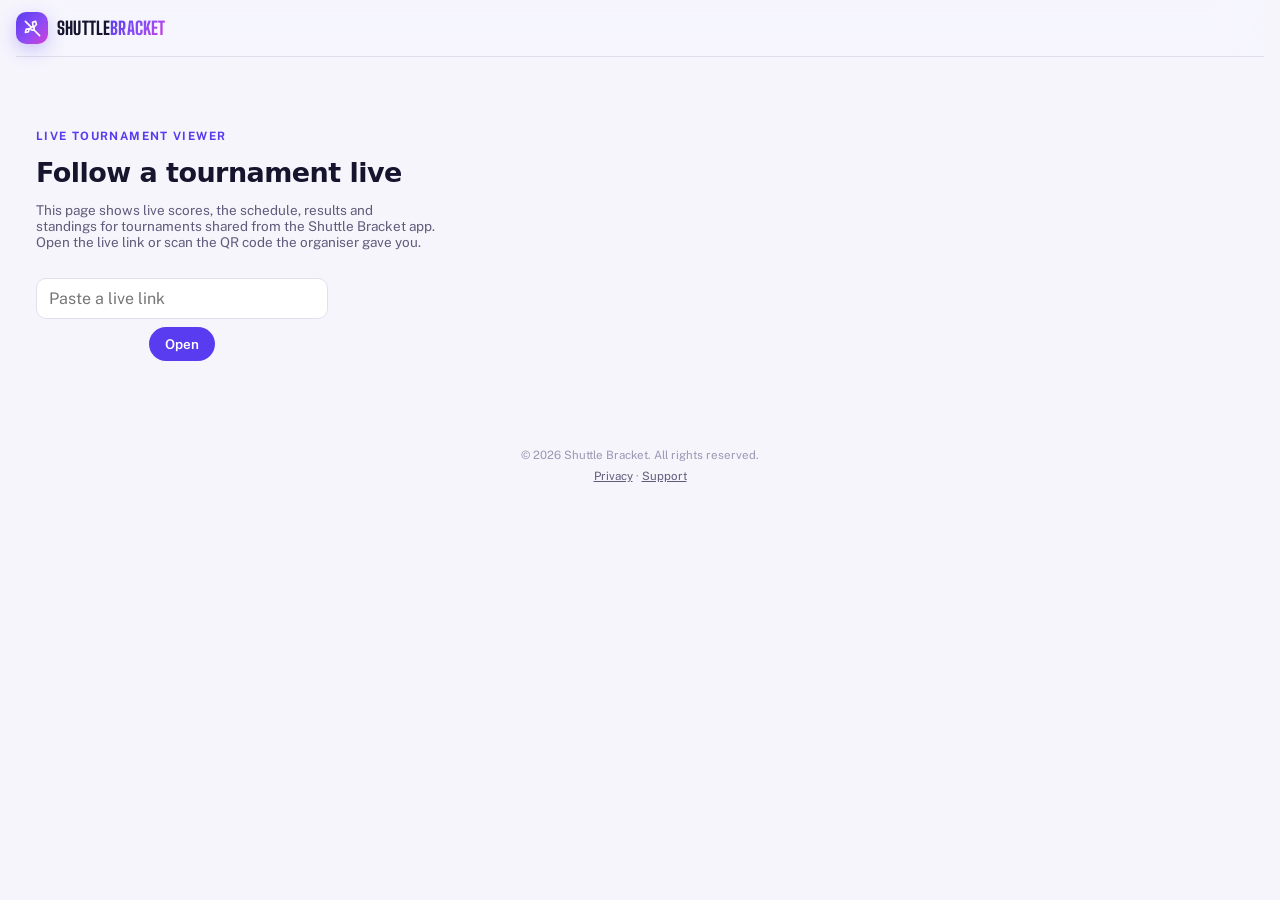
==== commit 67d4c5c3: "Live link: player and match rows open on the first tap Built from shuttleBracket web/index.html (bui" ====
--- a/index.html
+++ b/index.html
@@ -3,13 +3,13 @@
 <html lang="en">
 <head>
 <meta charset="UTF-8">
-<meta name="sb-build" content="44a778db0701">
+<meta name="sb-build" content="dfb9246d126d">
 <meta name="viewport" content="width=device-width, initial-scale=1, viewport-fit=cover">
 <title>Shuttle Bracket</title>
 <meta name="description" content="Badminton tournament management: registrations, seeded draws, live scoring, scheduling and rankings.">
 <link rel="preconnect" href="https://fonts.googleapis.com">
 <link rel="stylesheet" href="https://fonts.googleapis.com/css2?family=Big+Shoulders+Display:wght@600;700;800&family=Public+Sans:wght@400;500;600;700&family=JetBrains+Mono:wght@500;600&display=swap">
-<style> :root{--bg:#f6f5fc;--surface:#ffffff;--surface-2:#eeecf8;--border:#e2dff0;--ink:#17142e;--muted:#5f5b7a;--faint:#9a96b3;--court:#5a3cf0;--court-ink:#ffffff;--court-soft:#ece8ff;--accent2:#d43fd8;--grad:linear-gradient(135deg,#5a3cf0 0%,#8b4cf6 55%,#d43fd8 100%);--gold:#f2643b;--gold-soft:#ffece5;--danger:#d92d5c;--danger-soft:#fde7ee;--win:#12a37f;--win-soft:#e1f6ef;--live:#f2643b;--shadow: 0 1px 2px rgba(35,24,90,.06), 0 10px 28px rgba(35,24,90,.08);--glow: 0 6px 18px rgba(90,60,240,.28);--radius: 14px;color-scheme: light;}@media (prefers-color-scheme: dark){:root:not([data-theme="light"]){--bg:#0d0b1a;--surface:#171429;--surface-2:#201c37;--border:#2d2848;--ink:#f2f0fb;--muted:#a8a3c6;--faint:#6e6990;--court:#8f7dff;--court-ink:#0d0b1a;--court-soft:#241e4a;--accent2:#ec6cf0;--grad:linear-gradient(135deg,#6d52ff 0%,#9a5cf7 55%,#e052e4 100%);--gold:#ff8a5c;--gold-soft:#34201a;--danger:#ff6b90;--danger-soft:#351725;--win:#3ddbb0;--win-soft:#12302a;--shadow: 0 1px 2px rgba(0,0,0,.35), 0 10px 28px rgba(0,0,0,.4);--glow: 0 6px 20px rgba(143,125,255,.3);}}:root[data-theme="dark"]{--bg:#0d0b1a;--surface:#171429;--surface-2:#201c37;--border:#2d2848;--ink:#f2f0fb;--muted:#a8a3c6;--faint:#6e6990;--court:#8f7dff;--court-ink:#0d0b1a;--court-soft:#241e4a;--accent2:#ec6cf0;--grad:linear-gradient(135deg,#6d52ff 0%,#9a5cf7 55%,#e052e4 100%);--gold:#ff8a5c;--gold-soft:#34201a;--danger:#ff6b90;--danger-soft:#351725;--win:#3ddbb0;--win-soft:#12302a;--shadow: 0 1px 2px rgba(0,0,0,.35), 0 10px 28px rgba(0,0,0,.4);--glow: 0 6px 20px rgba(143,125,255,.3);}*{box-sizing:border-box}html{-webkit-text-size-adjust:100%}body{margin:0;background:var(--bg);color:var(--ink);font-family:"Public Sans",system-ui,-apple-system,Segoe UI,Roboto,sans-serif;-webkit-font-smoothing:antialiased;}h1,h2,h3,h4,.display{font-family:"Big Shoulders Display","Public Sans",sans-serif;font-weight:800;letter-spacing:.01em;text-transform:uppercase;text-wrap:balance;margin:0;}.mono, .score-num, .stat-num{font-family:"JetBrains Mono",ui-monospace,monospace;font-variant-numeric:tabular-nums;}a{color:inherit}button{font:inherit}input,select,textarea{font:inherit}::selection{background:var(--court);color:var(--court-ink)}::-webkit-scrollbar{width:10px;height:10px}::-webkit-scrollbar-thumb{background:var(--border);border-radius:6px}.shell{max-width:1280px;margin:0 auto;padding:0 16px 60px;}.topbar{display:flex;align-items:center;gap:10px;padding:12px 0;border-bottom:1px solid var(--border);margin-bottom:16px;flex-wrap:wrap;position:sticky;top:0;background:var(--bg);z-index:30;}.brand{display:flex;align-items:center;gap:9px;flex:none;}.brand-mark{width:32px;height:32px;border-radius:10px;background:var(--grad);color:#fff;box-shadow:var(--glow);display:flex;align-items:center;justify-content:center;flex:none;}.brand-mark svg{width:19px;height:19px;}.brand-name{font-size:18px;line-height:1;}.brand-name .accent{background:var(--grad);-webkit-background-clip:text;background-clip:text;color:transparent;}.topbar-spacer{flex:1;min-width:6px;}.topbar-group{display:flex;align-items:center;gap:6px;}.role-switch{position:relative;}.role-btn{display:flex;align-items:center;gap:6px;border:1px solid var(--border);background:var(--surface);color:var(--ink);border-radius:10px;padding:7px 10px;font-size:12.5px;font-weight:700;cursor:pointer;}.role-btn svg{width:14px;height:14px;}.role-menu{position:absolute;right:0;top:calc(100% + 6px);background:var(--surface);border:1px solid var(--border);border-radius:12px;box-shadow:var(--shadow);padding:8px;width:250px;z-index:40;display:none;}.role-menu.open{display:block;}.role-menu h4{font-size:10.5px;letter-spacing:.08em;color:var(--muted);text-transform:uppercase;font-family:inherit;font-weight:700;padding:4px 6px;}.role-opt{width:100%;text-align:left;border:none;background:transparent;padding:8px 8px;border-radius:8px;font-size:13px;font-weight:600;cursor:pointer;color:var(--ink);display:flex;align-items:center;justify-content:space-between;}.role-opt:hover{background:var(--surface-2);}.role-opt.active{background:var(--court-soft);color:var(--court);}.role-menu select{width:100%;margin-top:6px;border:1px solid var(--border);background:var(--bg);color:var(--ink);border-radius:8px;padding:8px;}.role-menu .hint{font-size:11px;color:var(--faint);padding:6px 6px 2px;}.icon-toggle-btn{position:relative;appearance:none;border:1px solid var(--border);background:var(--surface);color:var(--muted);width:34px;height:34px;border-radius:10px;display:flex;align-items:center;justify-content:center;cursor:pointer;}.icon-toggle-btn:hover{color:var(--ink);background:var(--surface-2);}.icon-toggle-btn svg{width:16px;height:16px;}.badge-dot{position:absolute;top:-3px;right:-3px;min-width:15px;height:15px;padding:0 3px;border-radius:999px;background:var(--gold);color:#1a1206;font-size:9.5px;font-weight:800;display:flex;align-items:center;justify-content:center;}.theme-toggle{display:flex;gap:2px;background:var(--surface-2);border:1px solid var(--border);border-radius:999px;padding:2px;}.theme-toggle button{border:none;background:transparent;color:var(--muted);width:28px;height:28px;border-radius:999px;cursor:pointer;display:flex;align-items:center;justify-content:center;}.theme-toggle button.active{background:var(--surface);color:var(--ink);box-shadow:var(--shadow);}.theme-toggle svg{width:14px;height:14px;}.search-wrap{position:relative;}.search-box{display:flex;align-items:center;gap:6px;border:1px solid var(--border);background:var(--surface);border-radius:10px;padding:0 10px;height:34px;width:190px;}.search-box svg{width:14px;height:14px;color:var(--faint);flex:none;}.search-box input{border:none;background:none;outline:none;color:var(--ink);font-size:13px;width:100%;}.search-results{position:absolute;left:0;top:calc(100% + 6px);width:320px;max-width:80vw;background:var(--surface);border:1px solid var(--border);border-radius:12px;box-shadow:var(--shadow);max-height:60vh;overflow-y:auto;z-index:40;display:none;}.search-results.open{display:block;}.sr-group h4{font-size:10px;letter-spacing:.08em;text-transform:uppercase;color:var(--muted);padding:8px 12px 2px;font-family:inherit;font-weight:700;}.sr-item{display:block;width:100%;text-align:left;border:none;background:none;padding:8px 12px;font-size:13px;cursor:pointer;color:var(--ink);}.sr-item:hover{background:var(--surface-2);}.sr-item .sr-sub{color:var(--muted);font-size:11.5px;}.sr-empty{padding:16px 12px;color:var(--faint);font-size:12.5px;text-align:center;}.notif-panel{position:absolute;right:0;top:calc(100% + 6px);width:340px;max-width:88vw;background:var(--surface);border:1px solid var(--border);border-radius:12px;box-shadow:var(--shadow);max-height:70vh;overflow-y:auto;z-index:40;display:none;}.notif-panel.open{display:block;}.notif-head{display:flex;align-items:center;justify-content:space-between;padding:10px 12px;border-bottom:1px solid var(--border);position:sticky;top:0;background:var(--surface);}.notif-head h4{font-size:13px;font-family:inherit;font-weight:700;text-transform:none;letter-spacing:0;}.notif-item{padding:10px 12px;border-bottom:1px solid var(--border);font-size:12.5px;display:flex;gap:8px;cursor:pointer;}.notif-item:last-child{border-bottom:none;}.notif-item:hover{background:var(--surface-2);}.notif-item.unread{background:var(--court-soft);}.notif-dot{width:7px;height:7px;border-radius:50%;background:var(--court);flex:none;margin-top:5px;}.notif-item.unread .notif-dot{background:var(--gold);}.notif-item:not(.unread) .notif-dot{background:transparent;}.notif-body p{margin:0;}.notif-time{color:var(--faint);font-size:11px;}.primary-nav{display:flex;gap:4px;flex-wrap:wrap;background:var(--surface-2);padding:4px;border-radius:12px;margin-bottom:16px;}.primary-nav button{border:none;background:transparent;padding:8px 13px;border-radius:9px;font-weight:700;font-size:12px;letter-spacing:.03em;text-transform:uppercase;color:var(--muted);cursor:pointer;white-space:nowrap;}.primary-nav button.active{background:var(--surface);color:var(--court);box-shadow:var(--shadow);}.btn{appearance:none;border:1px solid var(--border);background:var(--surface);color:var(--ink);padding:9px 14px;border-radius:10px;font-weight:600;font-size:13.5px;cursor:pointer;display:inline-flex;align-items:center;gap:7px;white-space:nowrap;}.btn:hover{border-color:var(--faint);}.btn:active{transform:translateY(1px);}.btn svg{width:15px;height:15px;flex:none;}.btn-primary{background:var(--grad);border-color:transparent;color:#fff;box-shadow:var(--glow);}.btn-primary:hover{filter:brightness(1.08);}.btn-ghost{background:transparent;border-color:transparent;padding:8px 10px;}.btn-danger{color:var(--danger);}.btn-sm{padding:6px 10px;font-size:12.5px;border-radius:8px;}.btn-lg{padding:14px 18px;font-size:15px;border-radius:14px;}.btn-block{width:100%;justify-content:center;}.btn[disabled]{opacity:.45;cursor:not-allowed;}.icon-btn{appearance:none;border:1px solid transparent;background:transparent;color:var(--muted);width:30px;height:30px;border-radius:8px;display:flex;align-items:center;justify-content:center;cursor:pointer;flex:none;}.icon-btn:hover{background:var(--surface-2);color:var(--ink);}.icon-btn svg{width:16px;height:16px;}.layout{display:grid;grid-template-columns:250px minmax(0,1fr);gap:18px;align-items:start;}.layout.no-sidebar{grid-template-columns:minmax(0,1fr);}.main, .main-inner{min-width:0;}@media (max-width:860px){.layout{grid-template-columns:minmax(0,1fr);}.sidebar{order:2;position:static;}.main{order:1;}}.panel{background:var(--surface);border:1px solid var(--border);border-radius:var(--radius);box-shadow:var(--shadow);}.sidebar{padding:12px;position:sticky;top:68px;max-height:calc(100vh - 90px);overflow-y:auto;}.sidebar-head{display:flex;align-items:center;justify-content:space-between;margin-bottom:8px;padding:0 2px;}.sidebar-head h2{font-size:12.5px;margin:0;color:var(--muted);letter-spacing:.08em;}.t-list{list-style:none;margin:0;padding:0;display:flex;flex-direction:column;gap:4px;}.t-item{border-radius:10px;}.t-item button{width:100%;text-align:left;background:transparent;color:var(--ink);font:inherit;border:1px solid transparent;border-radius:10px;padding:9px 10px;cursor:pointer;display:flex;flex-direction:column;gap:2px;}.t-item button:hover{background:var(--surface-2);}.t-item.active button{background:var(--court-soft);border-color:var(--court);}.t-name{font-weight:700;font-size:13.5px;}.t-meta{font-size:11px;color:var(--muted);display:flex;gap:6px;align-items:center;flex-wrap:wrap;}.empty-note{font-size:12.5px;color:var(--faint);padding:10px 6px;}.main{min-height:400px;}.main-inner{padding:16px 18px;}.empty-hero{display:flex;flex-direction:column;align-items:flex-start;gap:14px;padding:44px 20px;}.empty-hero .kicker{color:var(--court);font-weight:700;font-size:11.5px;letter-spacing:.12em;text-transform:uppercase;}.empty-hero h2{font-size:27px;margin:0;max-width:24ch;}.empty-hero p{color:var(--muted);max-width:50ch;margin:0;font-size:13.5px;}.empty-hero .hero-actions{display:flex;gap:8px;flex-wrap:wrap;}.t-header{display:flex;align-items:flex-start;justify-content:space-between;gap:12px;margin-bottom:14px;flex-wrap:wrap;}.t-header h2{font-size:24px;margin:0 0 4px;}.t-header .t-sub{color:var(--muted);font-size:12.5px;}.t-header .t-actions{display:flex;gap:8px;flex:0 1 auto;min-width:0;flex-wrap:wrap;}.t-header.page-h > div:first-child{display:none;}.t-header.page-h{justify-content:flex-end;}.t-header.page-h:not(:has(.t-actions > *)){display:none;}.topbar-actions{display:flex;align-items:center;}.topbar-actions:empty{display:none;}.topbar-actions .t-actions{display:flex;gap:8px;flex-wrap:nowrap;}@media (min-width:701px) and (max-width:1279px){.topbar-actions .m-overflow{display:none !important;}.topbar-actions .m-more-btn.mobile-only{display:inline-flex !important;}.topbar{min-width:0;}.topbar .brand{min-width:0;}}@media (max-width:700px){.topbar{flex-wrap:nowrap;}.topbar .brand{min-width:0;}.topbar-group{margin-left:auto;}.topbar-actions .t-actions{gap:6px;}.topbar-actions .btn{width:38px;height:38px;padding:0;justify-content:center;font-size:0;gap:0;border-radius:12px;}.topbar-actions .btn.m-keep{width:auto;padding:0 11px;font-size:12.5px;gap:4px;white-space:nowrap;}.topbar-actions .btn.m-keep svg{width:16px;height:16px;}.topbar .brand-name{font-size:14px;}.topbar .brand-mark{width:34px;height:34px;}.topbar-spacer{min-width:0;}.topbar-actions .btn svg{width:18px;height:18px;}}@media (max-width:389px){.topbar .brand-name{display:none;}}.back-link{display:inline-flex;align-items:center;gap:5px;color:var(--muted);font-size:12.5px;font-weight:600;cursor:pointer;background:none;border:none;padding:4px 0;margin-bottom:8px;}.back-link:hover{color:var(--ink);}.back-link svg{width:14px;height:14px;}.tabs{display:flex;flex-wrap:wrap;gap:4px;background:var(--surface-2);padding:4px;border-radius:11px;margin-bottom:16px;width:fit-content;max-width:100%;}.tab{border:none;background:transparent;padding:8px 14px;border-radius:8px;font-weight:700;font-size:11.5px;letter-spacing:.03em;text-transform:uppercase;color:var(--muted);cursor:pointer;white-space:nowrap;}.tab.active{background:var(--surface);color:var(--court);box-shadow:var(--shadow);}.pill{display:inline-flex;align-items:center;gap:5px;padding:2px 8px;border-radius:999px;font-size:11px;font-weight:600;background:var(--surface-2);color:var(--muted);white-space:nowrap;}.pill.gold{background:var(--gold-soft);color:var(--gold);}.pill.court{background:var(--court-soft);color:var(--court);}.pill.danger{background:var(--danger-soft);color:var(--danger);}.pill.live{background:var(--gold-soft);color:var(--gold);animation:pulse 1.6s ease-in-out infinite;}@keyframes pulse{0%,100%{opacity:1}50%{opacity:.55}}.sponsor-ticker{display:flex;align-items:center;gap:10px;background:var(--surface);border:1px solid var(--border);border-radius:11px;padding:7px 12px;margin:-6px 0 16px;overflow:hidden;}.st-label{flex:none;font-size:10.5px;font-weight:800;letter-spacing:.08em;text-transform:uppercase;color:var(--court);}.st-viewport{flex:1;min-width:0;overflow:hidden;-webkit-mask-image:linear-gradient(90deg,transparent 0,#000 24px,#000 calc(100% - 24px),transparent 100%);mask-image:linear-gradient(90deg,transparent 0,#000 24px,#000 calc(100% - 24px),transparent 100%);}.st-track{display:flex;width:max-content;animation:st-scroll var(--st-dur,20s) linear infinite;}.st-run{display:flex;align-items:center;flex:none;white-space:nowrap;font-size:13px;font-weight:700;color:var(--ink);}.st-run span{padding:0 14px;}.st-run i{font-style:normal;color:var(--accent2);}.sponsor-ticker:hover .st-track{animation-play-state:paused;}@keyframes st-scroll{from{transform:translateX(0);}to{transform:translateX(-50%);}}@media (prefers-reduced-motion: reduce){.st-viewport{-webkit-mask-image:none;mask-image:none;}.st-track{animation:none;width:auto;}.st-run{flex:1 1 auto;min-width:0;white-space:normal;flex-wrap:wrap;row-gap:4px;}.st-run > i:last-child{display:none;}.st-run[aria-hidden="true"]{display:none;}}.filter-bar .btn-clear-filters{color:var(--muted);}.filter-bar .btn-clear-filters svg{width:13px;height:13px;}.cat-grid{display:grid;grid-template-columns:repeat(auto-fill,minmax(230px,1fr));gap:12px;}.cat-card{border:1px solid var(--border);border-radius:12px;padding:14px;cursor:pointer;background:var(--surface);position:relative;transition:border-color .12s;}.cat-card:hover{border-color:var(--court);}.cat-card h3{font-size:15px;margin:0 0 6px;text-transform:none;letter-spacing:0;font-family:"Public Sans";font-weight:700;}.cat-card .cat-meta{color:var(--muted);font-size:11.5px;display:flex;gap:6px;flex-wrap:wrap;}.cat-card .cat-del{position:absolute;top:8px;right:8px;}.cat-card .cat-del + h3{padding-right:30px;}.cat-card:active{border-color:var(--court);background:var(--surface-2);}.stat-tile[data-tab]{cursor:pointer;}.stat-tile[data-tab]:active{border-color:var(--court);}@media (hover:hover) and (pointer:fine){.cat-card .cat-del{opacity:0;}.cat-card:hover .cat-del, .cat-card:focus-within .cat-del{opacity:1;}}[data-open-match], [data-open-event], [data-open-player], [data-open-tournament], [data-open-tab], [data-open-club], [data-select-tournament], [data-back-events], [data-close]{cursor:pointer;}.card{border:1px solid var(--border);border-radius:12px;padding:14px;background:var(--surface);}.card + .card{margin-top:10px;}.row{display:flex;align-items:center;gap:10px;}.row.between{justify-content:space-between;}.row.wrap{flex-wrap:wrap;}.stat-grid{display:grid;grid-template-columns:repeat(auto-fit,minmax(140px,1fr));gap:10px;margin-bottom:18px;}.stat-tile{border:1px solid var(--border);border-radius:12px;padding:12px 14px;background:var(--surface);}.stat-tile .stat-num{font-size:24px;font-weight:700;line-height:1.1;}.stat-tile .stat-label{color:var(--muted);font-size:11px;margin-top:3px;letter-spacing:.02em;}.stat-tile.accent .stat-num{background:var(--grad);-webkit-background-clip:text;background-clip:text;color:transparent;}.stat-tile.gold .stat-num{color:var(--gold);}.bar-row{display:flex;align-items:center;gap:10px;margin-bottom:8px;}.bar-row .bar-label{width:110px;flex:none;font-size:12px;color:var(--muted);}.bar-track{flex:1;height:9px;border-radius:5px;background:var(--surface-2);overflow:hidden;}.bar-fill{height:100%;background:var(--court);border-radius:5px;}.bar-row .bar-num{width:64px;flex:none;text-align:right;font-size:12px;color:var(--muted);}.ring-wrap{display:flex;align-items:center;gap:14px;}.ring-label{font-size:12px;color:var(--muted);}.ring-label strong{color:var(--ink);display:block;font-size:15px;}.section-h{display:flex;align-items:center;justify-content:space-between;gap:10px;margin:22px 0 10px;flex-wrap:wrap;}.section-h h3{font-size:16px;text-transform:none;letter-spacing:0;font-family:"Public Sans";font-weight:700;}.section-h:first-child{margin-top:0;}details.month-grp > summary, .t-month-grp > details > summary{list-style:none;cursor:pointer;-webkit-user-select:none;user-select:none;-webkit-tap-highlight-color:transparent;}details.month-grp > summary::-webkit-details-marker, .t-month-grp > details > summary::-webkit-details-marker{display:none;}.month-chev{flex:none;transition:transform .18s ease;color:var(--muted);}details[open] > summary .month-chev{transform:rotate(90deg);}.section-h.month-h{margin:6px 0;padding:8px 0;}.section-h.month-h h3{display:flex;align-items:center;gap:8px;}details.month-grp[open] > .cat-grid{margin-bottom:12px;}.month-label{display:flex;align-items:center;gap:8px;font-size:11px;font-weight:800;letter-spacing:.07em;text-transform:uppercase;color:var(--muted);padding:9px 0;margin:2px 0;}.month-label .month-n{font-weight:700;letter-spacing:0;color:var(--faint);background:var(--surface-2);border-radius:999px;padding:1px 7px;font-size:10.5px;}.t-list .t-month-grp{list-style:none;}.plan-ev{border:1px solid var(--border);border-radius:12px;padding:10px 12px;background:var(--surface);margin-bottom:8px;}.plan-ev-h{display:flex;align-items:baseline;justify-content:space-between;gap:8px;margin-bottom:8px;}.plan-ev-h .sub-txt{font-size:12px;}.plan-sels{display:grid;grid-template-columns:repeat(auto-fit, minmax(140px,1fr));gap:8px;}.plan-sel{display:flex;flex-direction:column;gap:3px;font-size:11px;font-weight:800;letter-spacing:.05em;text-transform:uppercase;color:var(--muted);}.plan-sel select{width:100%;text-transform:none;letter-spacing:0;font-weight:600;font-size:13px;}.plan-warn{display:flex;gap:6px;align-items:flex-start;color:var(--danger);font-size:12px;margin-top:8px;}.plan-warn svg, .plan-ok svg, .plan-bad svg{width:14px;height:14px;flex:none;}.plan-day{border:1px solid var(--border);border-radius:12px;padding:10px 12px;background:var(--surface);margin-bottom:8px;}.plan-day-h{display:flex;justify-content:space-between;gap:8px;align-items:baseline;margin-bottom:6px;}.plan-list{list-style:none;margin:0 0 6px;padding:0;}.plan-list li{display:flex;gap:8px;padding:5px 0;border-bottom:1px solid var(--border);font-size:13px;}.plan-list li:last-child{border-bottom:none;}.plan-list .grow{flex:1;min-width:0;font-weight:600;}.plan-day-f{display:flex;align-items:center;justify-content:space-between;gap:8px;flex-wrap:wrap;margin-top:4px;}.plan-ok, .plan-bad{display:inline-flex;align-items:center;gap:5px;font-size:12px;font-weight:700;}.plan-ok{color:var(--win);}.plan-bad{color:var(--danger);}.sch-day.planned{box-shadow:inset 0 -3px 0 var(--court);}.bd-acts{display:inline-flex;gap:6px;flex-wrap:wrap;}.t-list .t-month{display:flex;align-items:center;gap:6px;font-size:10.5px;font-weight:800;letter-spacing:.07em;text-transform:uppercase;color:var(--muted);padding:9px 10px 5px;border-radius:8px;}.t-list .t-month:hover{background:var(--surface-2);}.t-list .t-month .grow{flex:1;}.t-list .t-month .month-n{font-weight:700;letter-spacing:0;color:var(--faint);}.t-list .t-month-grp > details > .t-list{margin-bottom:6px;}.list-row{display:flex;align-items:center;gap:10px;padding:10px 12px;border:1px solid var(--border);border-radius:10px;margin-bottom:8px;background:var(--surface);flex-wrap:wrap;}.list-row .main-txt{font-weight:600;font-size:13.5px;}.list-row .sub-txt{color:var(--muted);font-size:11.5px;}.list-row .grow{flex:1;min-width:120px;}.seed-tag{display:inline-block;min-width:16px;margin-right:6px;padding:0 4px;border-radius:6px;background:var(--court-soft);color:var(--court);font-size:10.5px;font-weight:800;text-align:center;font-style:normal;}.seed-badge{width:24px;height:24px;border-radius:999px;background:var(--court-soft);color:var(--court);font-weight:700;font-size:11.5px;display:flex;align-items:center;justify-content:center;flex:none;}.avatar{width:30px;height:30px;border-radius:999px;background:var(--surface-2);color:var(--muted);font-weight:700;font-size:12px;display:flex;align-items:center;justify-content:center;flex:none;overflow:hidden;}.avatar img{width:100%;height:100%;object-fit:cover;}.draw-banner{display:flex;align-items:center;justify-content:space-between;gap:12px;padding:12px 14px;border-radius:12px;background:var(--court-soft);border:1px solid var(--court);margin-top:14px;flex-wrap:wrap;}.draw-banner p{margin:0;font-size:13px;color:var(--ink);}.draw-banner strong{color:var(--court);}.generated-note{display:flex;align-items:center;gap:8px;color:var(--court);font-weight:700;font-size:13px;padding:10px 2px;}.conflict-warn{display:flex;gap:8px;align-items:flex-start;padding:10px 12px;border-radius:10px;background:var(--danger-soft);color:var(--danger);font-size:12.5px;font-weight:600;margin-top:8px;}.conflict-warn svg{width:15px;height:15px;flex:none;margin-top:1px;}.bracket-wrap{overflow-x:auto;padding-bottom:10px;}.bracket{position:relative;display:flex;gap:36px;padding:6px 6px 20px;}.bracket-lines{position:absolute;top:0;left:0;pointer-events:none;overflow:visible;}.bracket-lines path{fill:none;stroke:var(--border);stroke-width:2;}.round-col{display:flex;flex-direction:column;justify-content:space-around;gap:14px;flex:1 1 0;min-width:150px;max-width:230px;}.round-label{text-align:center;font-size:10.5px;letter-spacing:.1em;color:var(--muted);font-weight:700;text-transform:uppercase;margin-bottom:2px;}.match-card{border:1px solid var(--border);border-radius:12px;background:var(--surface);overflow:hidden;cursor:default;}.match-card.playable, .match-card[data-open-match]{cursor:pointer;}.match-card.playable:hover{border-color:var(--court);}.m-slot{display:flex;align-items:center;justify-content:space-between;padding:7px 9px;font-size:12.5px;gap:6px;}.m-slot + .m-slot{border-top:1px solid var(--border);}.m-slot .name{font-weight:600;overflow:hidden;text-overflow:ellipsis;white-space:nowrap;}.m-slot.tbd .name{color:var(--faint);font-weight:500;font-style:italic;}.m-slot.winner .name{color:var(--court);}.m-slot .score{font-size:11.5px;color:var(--muted);flex:none;}.m-status{font-size:9.5px;text-align:center;padding:3px;letter-spacing:.08em;text-transform:uppercase;color:var(--faint);background:var(--surface-2);}.m-status.bye{color:var(--gold);}.m-status.live{color:var(--gold);font-weight:700;}.bracket-section{margin-bottom:26px;}.bracket-section h4{font-size:13px;text-transform:uppercase;letter-spacing:.08em;color:var(--muted);margin-bottom:10px;font-family:inherit;font-weight:700;}.bracket-section.wb h4{color:var(--court);}.bracket-section.lb h4{color:var(--danger);}.bracket-section.gf h4{color:var(--gold);}.group-grid{display:grid;grid-template-columns:repeat(auto-fit,minmax(280px,1fr));gap:14px;}.group-card h4{font-size:13px;text-transform:uppercase;letter-spacing:.06em;margin-bottom:8px;font-family:inherit;font-weight:700;color:var(--muted);}table.standings, table.data-table{width:100%;border-collapse:collapse;font-size:12.5px;}table.standings th, table.data-table th{text-align:left;font-size:10.5px;letter-spacing:.06em;text-transform:uppercase;color:var(--muted);padding:8px 9px;border-bottom:1px solid var(--border);white-space:nowrap;}table.standings td, table.data-table td{padding:8px 9px;border-bottom:1px solid var(--border);}table.standings td.num, table.standings th.num, table.data-table td.num, table.data-table th.num{text-align:right;}table.standings tr:last-child td, table.data-table tr:last-child td{border-bottom:none;}table.standings tr.rank-1 .rk{color:var(--gold);font-weight:800;}.table-scroll{overflow-x:auto;}.empty-tab{padding:36px 12px;text-align:center;color:var(--muted);font-size:13px;}.loading-tab{padding:36px 12px;text-align:center;color:var(--faint);font-size:13px;}.error-inline{padding:9px 12px;border-radius:9px;background:var(--danger-soft);color:var(--danger);font-size:12.5px;font-weight:600;margin:8px 0;display:flex;gap:8px;align-items:center;}.error-inline svg{width:14px;height:14px;flex:none;}.filter-bar{display:flex;gap:8px;flex-wrap:wrap;margin-bottom:14px;align-items:center;}.filter-bar select, .filter-bar input{border:1px solid var(--border);background:var(--surface);color:var(--ink);border-radius:9px;padding:7px 9px;font-size:12.5px;}.export-row{display:flex;gap:8px;flex-wrap:wrap;margin-bottom:14px;}.sched-scroll{overflow-x:auto;}table.sched-grid{border-collapse:collapse;width:100%;min-width:640px;}table.sched-grid th{background:var(--surface-2);font-size:11px;text-transform:uppercase;letter-spacing:.05em;color:var(--muted);padding:8px;border:1px solid var(--border);white-space:nowrap;}table.sched-grid td{border:1px solid var(--border);padding:5px;vertical-align:top;min-width:130px;}.sched-cell-match{border-radius:8px;background:var(--court-soft);padding:6px 7px;font-size:11px;cursor:pointer;margin-bottom:4px;}.sched-cell-match:hover{filter:brightness(0.97);}.sched-cell-match.live{background:var(--gold-soft);}.sched-time-col{font-size:11px;color:var(--muted);font-weight:700;white-space:nowrap;}.court-chip{display:inline-flex;align-items:center;gap:6px;border:1px solid var(--border);border-radius:10px;padding:8px 10px;font-size:12.5px;font-weight:600;background:var(--surface);}.court-chip.inactive{opacity:.5;}.court-chip .cc-txt{display:inline-flex;flex-direction:column;line-height:1.2;}.court-chip .cc-txt small{font-size:11px;font-weight:600;color:var(--muted);}.court-days{display:grid;grid-template-columns:repeat(auto-fill, minmax(130px,1fr));gap:6px 12px;}.bd-cell.closed{background:repeating-linear-gradient(135deg, transparent 0 6px, var(--fill) 6px 8px);color:var(--muted);cursor:default;align-items:center;justify-content:center;font-weight:600;}.bd-head small{display:block;font-size:9.5px;font-weight:600;color:var(--muted);white-space:nowrap;overflow:hidden;text-overflow:ellipsis;}.court-list{display:flex;gap:8px;flex-wrap:wrap;}.live-screen{display:flex;flex-direction:column;gap:10px;}.live-topinfo{display:flex;align-items:center;justify-content:space-between;gap:8px;flex-wrap:wrap;}.live-games-strip{display:flex;gap:6px;flex-wrap:wrap;}.live-game-chip{padding:4px 9px;border-radius:8px;background:var(--surface-2);font-size:12px;font-weight:700;}.live-court-card{display:flex;flex-direction:column;gap:12px;}.live-score-board{display:grid;grid-template-columns:1fr 1fr;gap:10px;}.live-side{border:1px solid var(--border);border-radius:16px;padding:16px 10px;text-align:center;display:flex;flex-direction:column;gap:10px;background:var(--surface);}.live-side .side-name{font-size:13px;font-weight:700;overflow:hidden;text-overflow:ellipsis;white-space:nowrap;}.live-side .side-score{font-size:64px;font-weight:800;font-family:"Big Shoulders Display";line-height:1;}.big-btn{appearance:none;border:none;border-radius:16px;background:var(--court);color:var(--court-ink);font-weight:800;font-size:17px;padding:20px 8px;cursor:pointer;width:100%;touch-action:manipulation;}.big-btn:active{filter:brightness(1.15);transform:scale(.98);}.live-controls{display:flex;gap:8px;flex-wrap:wrap;}.live-controls .btn{flex:1;min-width:100px;justify-content:center;padding:12px;}dialog{border:none;border-radius:16px;padding:0;background:var(--surface);color:var(--ink);box-shadow:0 20px 60px rgba(0,0,0,.25);width:min(480px,92vw);max-height:88vh;}dialog::backdrop{background:rgba(16,10,40,.5);backdrop-filter:blur(3px);}.dlg-head{display:flex;align-items:center;justify-content:space-between;padding:16px 18px;border-bottom:1px solid var(--border);}.dlg-head h3{font-size:16px;margin:0;text-transform:none;letter-spacing:0;font-family:"Public Sans";font-weight:700;}.dlg-body{padding:16px 18px;display:flex;flex-direction:column;gap:12px;max-height:64vh;overflow-y:auto;}.dlg-foot{display:flex;justify-content:flex-end;gap:8px;padding:14px 18px;border-top:1px solid var(--border);flex-wrap:wrap;}[hidden]{display:none !important;}.field{display:flex;flex-direction:column;gap:5px;}.field label{font-size:12px;font-weight:600;color:var(--muted);}.field input, .field select, .field textarea{border:1px solid var(--border);background:var(--bg);color:var(--ink);border-radius:9px;padding:9px 10px;font-size:14px;font-family:inherit;width:100%;}.field input:focus, .field select:focus, .field textarea:focus{outline:2px solid var(--court);outline-offset:-1px;}.field-row{display:flex;gap:10px;}.field-row .field{flex:1;min-width:0;}.date-field{position:relative;}.date-field input.date-input{padding-right:34px;cursor:pointer;background:var(--bg);width:100%;box-sizing:border-box;}.date-field .date-ic{position:absolute;right:9px;top:50%;transform:translateY(-50%);width:16px;height:16px;color:var(--muted);pointer-events:none;}.dp-popover{position:fixed;z-index:999;width:264px;background:var(--surface);border:1px solid var(--border);border-radius:12px;box-shadow:var(--shadow);padding:10px;}.dp-head{display:flex;align-items:center;justify-content:space-between;margin-bottom:6px;}.dp-month{font-weight:700;font-size:13px;}.dp-head .icon-btn{width:26px;height:26px;}.dp-dow{display:grid;grid-template-columns:repeat(7,1fr);text-align:center;font-size:10px;font-weight:700;color:var(--muted);letter-spacing:.04em;margin-bottom:2px;}.dp-grid{display:grid;grid-template-columns:repeat(7,1fr);gap:2px;}.dp-cell{height:30px;display:flex;align-items:center;justify-content:center;}.dp-empty{visibility:hidden;}button.dp-day{border:none;background:transparent;color:var(--ink);border-radius:8px;font-size:12.5px;font-family:inherit;cursor:pointer;}button.dp-day:hover{background:var(--surface-2);}button.dp-day.dp-today{font-weight:700;color:var(--court);}button.dp-day.dp-sel{background:var(--court);color:#fff;}button.dp-day:disabled{color:var(--faint);opacity:.45;cursor:default;background:transparent;}.dp-foot{display:flex;justify-content:space-between;margin-top:8px;gap:8px;}.dp-foot .btn{flex:1;}.helptext{font-size:11.5px;color:var(--faint);}.am-warn{background:color-mix(in srgb, var(--gold) 12%, transparent);color:var(--ink);border-radius:10px;padding:9px 11px;font-size:12.5px;margin-bottom:10px;}.am-final-teams{display:grid;grid-template-columns:1fr auto 1fr;gap:8px;align-items:center;margin-top:12px;}.am-final-team{display:flex;flex-direction:column;gap:6px;min-width:0;}.am-final-team select{width:100%;min-width:0;padding:9px 8px;border-radius:10px;border:1px solid var(--border);background:var(--bg);color:var(--ink);font:inherit;font-size:13px;}.am-final-lbl{font-size:11px;font-weight:700;letter-spacing:.06em;text-transform:uppercase;color:var(--muted);}.am-final-vs{font-weight:800;color:var(--muted);font-size:12px;padding-top:18px;}.am-final-card{border-radius:16px;padding:14px;background:linear-gradient(135deg, color-mix(in srgb, var(--court) 10%, var(--surface)), color-mix(in srgb, #d43fd8 8%, var(--surface)));border:1px solid color-mix(in srgb, var(--court) 22%, var(--border));margin-bottom:14px;}.am-final-card .row-h{display:flex;align-items:center;justify-content:space-between;gap:8px;margin-bottom:8px;}.am-final-btns{display:flex;flex-wrap:wrap;justify-content:flex-end;gap:6px;}.am-final-card h4{margin:0;font-size:15px;font-weight:800;}.sb-champ{display:flex;align-items:center;gap:6px;margin-top:8px;padding-top:8px;border-top:1px solid var(--border);font-size:13px;font-weight:700;color:var(--court);}.sb-champ svg{width:16px;height:16px;flex:none;}@media (max-width:420px){.am-final-teams{grid-template-columns:1fr;}.am-final-vs{padding:0;text-align:center;}}.toast-host{position:fixed;bottom:18px;left:50%;transform:translateX(-50%);display:flex;flex-direction:column;gap:8px;z-index:80;width:min(360px,92vw);align-items:center;}.toast{background:var(--ink);color:var(--bg);padding:9px 16px;border-radius:999px;font-size:12.5px;font-weight:600;box-shadow:var(--shadow);text-align:center;}.toast.error{background:var(--danger);color:#fff;}html{-webkit-text-size-adjust:100%;text-size-adjust:100%;}.t-header > div:first-child{min-width:0;}.t-header h2{overflow-wrap:anywhere;}@media (pointer:coarse){input:not([type=checkbox]):not([type=radio]):not([type=range]), select, textarea{font-size:16px !important;}}.score-summary{text-align:center;font-size:11.5px;color:var(--muted);margin:4px 0 10px;}.game-block{border:1px solid var(--border);border-radius:12px;padding:8px 12px 6px;margin-bottom:10px;background:var(--bg);}.game-block .g-label{font-size:10.5px;font-weight:800;letter-spacing:.06em;text-transform:uppercase;color:var(--muted);margin-bottom:2px;}.score-row{display:flex;align-items:center;gap:10px;padding:4px 0;}.score-row .who{flex:1;min-width:0;font-size:13.5px;font-weight:600;line-height:1.25;overflow-wrap:anywhere;}.stepper{display:flex;align-items:center;gap:6px;flex:none;}.stepper button{width:40px;height:40px;border-radius:10px;border:1px solid var(--border);background:var(--surface);color:var(--ink);font-size:20px;font-weight:700;line-height:1;cursor:pointer;touch-action:manipulation;padding:0;}.stepper button:active{background:var(--surface-2);}.score-input{width:58px;height:40px;text-align:center;font-size:18px;font-weight:700;border:1px solid var(--border);border-radius:10px;background:var(--surface);color:var(--ink);padding:0;-moz-appearance:textfield;appearance:textfield;}.score-input::-webkit-inner-spin-button, .score-input::-webkit-outer-spin-button{-webkit-appearance:none;margin:0;}.score-input:focus{outline:2px solid var(--court);outline-offset:1px;caret-color:transparent;}.score-input{-webkit-touch-callout:none;}.game-winner-note:empty{display:none;}.game-winner-note.bad{color:var(--danger) !important;}.score-summary.bad{color:var(--danger);font-weight:700;}.reg-banner{display:flex;gap:8px;align-items:flex-start;border-radius:10px;padding:10px 12px;font-size:13px;margin-bottom:12px;}.reg-banner svg{width:16px;height:16px;flex:none;margin-top:1px;}.org-banner{background:var(--court-soft);color:var(--ink);}.org-banner svg{color:var(--court);}.org-acts .org-note{font-size:11.5px;color:var(--muted);flex:1;min-width:0;}.org-acts .org-note.late{color:var(--danger);}.org-score{display:flex;flex-direction:column;gap:10px;}.org-grid{display:grid;grid-template-columns:auto minmax(0,1fr) minmax(0,1fr);gap:8px 10px;align-items:center;}.org-nm{font-weight:700;font-size:13px;text-align:center;overflow-wrap:anywhere;line-height:1.25;}.org-gl{font-size:11px;font-weight:800;text-transform:uppercase;letter-spacing:.05em;color:var(--muted);white-space:nowrap;}.org-side{display:flex;align-items:center;gap:4px;justify-content:center;}.org-pm{width:40px;height:42px;user-select:none;-webkit-user-select:none;-webkit-touch-callout:none;border-radius:10px;border:1px solid var(--border);background:var(--surface-2);color:var(--ink);font-size:20px;font-weight:700;cursor:pointer;flex:none;touch-action:manipulation;}.org-pm:active{border-color:var(--court);}.org-score input.org-num{width:48px;min-width:0;text-align:center;font-family:"JetBrains Mono",ui-monospace,monospace;font-size:22px;font-weight:800;padding:6px 0;color:var(--ink);font-variant-numeric:tabular-nums;background:transparent;border:1px solid transparent;border-radius:8px;-webkit-appearance:none;appearance:none;box-shadow:none;}.org-score input.org-num:focus{outline:none;border-color:var(--court);background:var(--surface);}.org-msg{font-weight:700;font-size:13px;}.org-msg.won{color:var(--win);}.org-msg.bad{color:var(--danger);}.reg-banner.open{background:var(--court-soft);color:var(--ink);}.reg-banner.closed{background:var(--surface-2);color:var(--muted);}.late-note{display:flex;gap:6px;align-items:flex-start;margin:8px 0 0;color:var(--gold, #a86b00);}.late-note svg{width:14px;height:14px;flex:none;margin-top:2px;}.list-row select{border:1px solid var(--border);background:var(--surface);color:var(--ink);border-radius:9px;padding:8px 10px;font-size:13px;font-family:inherit;max-width:100%;}@media (max-width:700px){.list-row.wrap select{flex:1 1 100%;min-width:0 !important;}}.follow-bar{display:flex;align-items:center;gap:10px;background:var(--surface);border:1px solid var(--border);border-radius:14px;padding:8px 10px 8px 12px;margin:0 0 12px;box-shadow:var(--shadow);}.follow-bar.on{border-color:transparent;background:linear-gradient(var(--surface),var(--surface)) padding-box, var(--grad) border-box;border:2px solid transparent;}.follow-bar .follow-ic{width:30px;height:30px;border-radius:50%;background:var(--grad);color:#fff;display:flex;align-items:center;justify-content:center;flex:none;}.follow-bar .follow-ic svg{width:16px;height:16px;}.follow-bar select{flex:1;min-width:0;border:none;background:transparent;color:var(--ink);font:inherit;font-size:14px;font-weight:600;padding:6px 0;outline:none;}.follow-note{display:flex;align-items:center;gap:8px;background:var(--court-soft);color:var(--ink);border-radius:10px;padding:8px 10px;margin-bottom:12px;font-size:13px;}.follow-note svg{width:15px;height:15px;color:var(--court);flex:none;}.follow-note span{flex:1;min-width:0;}tr.me-row td{background:var(--court-soft);font-weight:700;}tr.me-row td:first-child{box-shadow:inset 3px 0 0 var(--court);}.me-match{outline:2px solid var(--court);outline-offset:1px;box-shadow:var(--glow) !important;}.follow-hero{background:var(--grad);color:#fff;border-radius:18px;padding:18px;margin-bottom:6px;box-shadow:var(--glow);}.follow-hero .fh-name{font-size:22px;font-weight:800;letter-spacing:-.01em;}.follow-hero .fh-sub{opacity:.85;font-size:13px;margin-top:2px;min-height:4px;}.follow-hero .fh-stats{display:grid;grid-template-columns:repeat(4,minmax(0,1fr));gap:8px;margin-top:14px;}.follow-hero .fh-stats div{background:rgba(255,255,255,.16);border-radius:12px;padding:8px 6px;text-align:center;}.follow-hero .fh-stats b{display:block;font-size:17px;font-family:"JetBrains Mono",ui-monospace,monospace;}.follow-hero .fh-stats span{font-size:10.5px;opacity:.9;text-transform:uppercase;letter-spacing:.04em;}.fm-row .wl{width:30px;height:30px;border-radius:9px;display:flex;align-items:center;justify-content:center;font-weight:800;font-size:13px;flex:none;}.fm-row .wl svg{width:15px;height:15px;}.fm-row .wl.w{background:var(--win-soft);color:var(--win);}.fm-row .wl.l{background:var(--danger-soft);color:var(--danger);}.fm-row .wl.live{background:var(--gold-soft);color:var(--gold);}.fm-row .wl.next{background:var(--court-soft);color:var(--court);}.fm-row .fm-score{font-weight:700;font-size:13px;text-align:right;flex:none;max-width:36%;line-height:1.35;}.fm-row .fm-score span{display:inline-block;white-space:nowrap;}.vw-player{width:100%;text-align:left;font:inherit;color:var(--ink);cursor:pointer;flex-wrap:nowrap;}.vw-player.me{border-color:var(--court);}.vw-player .vw-rec{font-weight:800;font-size:14px;text-align:right;line-height:1.1;}.vw-player .vw-rec small{display:block;font-size:10.5px;font-weight:600;color:var(--muted);}.vw-player .vw-chev{color:var(--faint);font-size:20px;line-height:1;}.link-name{border:0;background:none;padding:0;font:inherit;color:inherit;cursor:pointer;text-align:left;text-decoration:underline;text-decoration-color:color-mix(in srgb, currentColor 30%, transparent);text-underline-offset:3px;}.st-mv{display:block;font-size:9.5px;font-weight:800;line-height:1.1;margin-top:1px;letter-spacing:0;}.st-mv.up{color:var(--win);}.st-mv.down{color:var(--danger);}.st-mv.same{color:var(--faint);}table.standings.st-prog td{vertical-align:middle;}.ps-form.st-form{flex-wrap:nowrap;gap:2px;}.st-form .ps-wl{width:16px;height:16px;border-radius:4px;font-size:9px;}.st-none{color:var(--faint);}.st-legend{margin-top:6px;font-size:11.5px;}.ps-wrap{display:flex;flex-direction:column;gap:12px;min-width:0;}.ps-tabs{display:flex;gap:3px;padding:3px;background:var(--surface-2);border-radius:11px;}.ps-tabs button{flex:1;border:0;background:transparent;padding:7px 4px;border-radius:8px;font:inherit;font-size:12.5px;font-weight:700;color:var(--muted);cursor:pointer;}.ps-tabs button.on{background:var(--surface);color:var(--ink);box-shadow:0 1px 3px rgba(0,0,0,.14);}.ps-pane{display:flex;flex-direction:column;gap:10px;min-width:0;}.ps-pane[hidden]{display:none;}.ps-h{font-size:11px;font-weight:800;letter-spacing:.06em;text-transform:uppercase;color:var(--muted);margin:4px 0 -2px;}.ps-h-note{font-weight:600;letter-spacing:0;text-transform:none;color:var(--faint);margin-left:4px;}.ps-sub{font-size:12px;line-height:1.4;color:var(--muted);}.ps-form{display:flex;gap:4px;flex-wrap:wrap;}td.num .ps-form{justify-content:flex-end;}.ps-wl{width:22px;height:22px;border-radius:6px;display:inline-flex;align-items:center;justify-content:center;font-size:11px;font-weight:800;flex:none;}.ps-wl.w{background:var(--win-soft);color:var(--win);}.ps-wl.l{background:var(--danger-soft);color:var(--danger);}.ps-cols{display:grid;grid-template-columns:repeat(2,minmax(0,1fr));gap:12px;}.ps-cols > div{display:flex;flex-direction:column;gap:6px;min-width:0;}@media (max-width:520px){.ps-cols{grid-template-columns:minmax(0,1fr);}}.ps-opp{display:flex;align-items:center;gap:10px;width:100%;text-align:left;padding:9px 11px;border:1px solid var(--border);border-radius:10px;background:var(--surface);color:var(--ink);font:inherit;cursor:pointer;}.ps-opp:active{border-color:var(--court);}.ps-opp .grow, .ps-match .grow{flex:1;min-width:0;}.ps-opp .nm, .ps-match .nm{font-weight:700;font-size:13.5px;overflow-wrap:anywhere;}.ps-opp .rec{font-weight:800;font-size:15px;flex:none;}.ps-opp.best .rec, .ps-table td.up{color:var(--win);}.ps-opp.worst .rec, .ps-table td.down{color:var(--danger);}.ps-tap tbody tr{cursor:pointer;}.ps-tap tbody tr:active td{background:var(--surface-2);}.ps-match{display:flex;align-items:center;gap:10px;padding:8px 0;border-bottom:1px solid var(--border);}.ps-match:last-child{border-bottom:none;}.ps-match .score{font-size:12.5px;font-weight:700;white-space:nowrap;flex:none;}.ps-h2h-hero{display:grid;grid-template-columns:minmax(0,1fr) auto minmax(0,1fr);align-items:center;gap:8px;padding:14px 10px;border-radius:14px;background:var(--grad);color:#fff;text-align:center;box-shadow:var(--glow);}.ps-h2h-hero .nm{font-weight:800;font-size:14px;line-height:1.25;overflow-wrap:anywhere;}.ps-h2h-hero .ps-link{border:0;background:transparent;color:inherit;font-family:inherit;cursor:pointer;text-decoration:underline;text-decoration-color:rgba(255,255,255,.5);text-underline-offset:3px;padding:0;}.ps-h2h-hero .score{font-size:28px;font-weight:800;line-height:1.1;white-space:nowrap;}.ps-h2h-hero .cap{font-size:10.5px;opacity:.9;text-transform:uppercase;letter-spacing:.05em;}table.ps-cmp{table-layout:fixed;}table.ps-cmp th.mid, table.ps-cmp td.mid{text-align:center;color:var(--muted);font-size:11.5px;width:36%;}table.ps-cmp th.num:first-child, table.ps-cmp td.num:first-child{text-align:left;}table.ps-cmp td.num:first-child .ps-form{justify-content:flex-start;}table.ps-cmp th{overflow-wrap:anywhere;white-space:normal;text-transform:none;letter-spacing:0;font-size:12px;color:var(--ink);}table.ps-cmp .ps-form{gap:3px;flex-wrap:nowrap;}table.ps-cmp .ps-wl{width:17px;height:17px;border-radius:5px;font-size:9.5px;}table.ps-cmp td.better{color:var(--win);font-weight:800;}.ko-scoring{margin-top:12px;padding-top:12px;border-top:1px solid var(--border);}.signup-intro h3{margin:0 0 4px;font-size:16px;}.signup-intro .helptext{margin:0;}.signup-ev b{font-size:15px;}.signup-ev .sub-txt{font-size:12.5px;color:var(--muted);margin-top:2px;}.signup-msg{color:var(--danger);font-weight:600;}.signup-msg:empty{display:none;}.pill.via-link{font-size:10.5px;}.link-match{margin-top:2px;font-weight:400;font-size:12px;color:var(--muted);}#genericBody > .dlg-section:first-child{border-top:0;padding-top:0;margin-top:0;}.link-btn{background:none;border:0;padding:0;font:inherit;color:var(--court);font-weight:700;cursor:pointer;text-decoration:underline;}.sch-match{margin-bottom:10px;}.sch-days{display:flex;gap:6px;overflow-x:auto;padding-bottom:4px;margin-bottom:6px;scrollbar-width:none;}.sch-day{appearance:none;border:1px solid var(--border);background:var(--surface);color:var(--ink);border-radius:999px;padding:6px 12px;font:inherit;font-size:12.5px;font-weight:700;white-space:nowrap;cursor:pointer;}.sch-day.active{background:var(--court);border-color:var(--court);color:#fff;}.sch-slots{max-height:46vh;overflow-y:auto;border:1px solid var(--border);border-radius:10px;padding:4px 10px;}.sch-row{display:flex;gap:10px;align-items:flex-start;padding:7px 0;border-bottom:1px solid var(--border);}.sch-row:last-child{border-bottom:0;}.sch-time{width:68px;flex:none;font-weight:800;padding-top:5px;white-space:nowrap;font-size:13px;}.sch-courts{display:flex;flex-wrap:wrap;gap:6px;}.sch-slot{padding:5px 10px;font-size:12.5px;}.sch-dur{display:flex;align-items:center;gap:8px;margin:4px 0 8px;font-size:13px;font-weight:600;}.sch-dur input{width:70px;border:1px solid var(--border);border-radius:8px;padding:6px 8px;background:var(--surface-2);color:var(--ink);font:inherit;}.sch-hours{margin-left:auto;font-weight:400;}.sch-slot.current{box-shadow:0 0 0 2px var(--court) inset;}.sch-time small{display:block;font-size:9.5px;font-weight:700;color:var(--win);text-transform:uppercase;letter-spacing:.03em;}.sch-slot.free{background:var(--win-soft);color:var(--win);font-weight:700;}.sch-slot.free:hover{background:color-mix(in srgb, var(--win) 22%, transparent);}.sch-slot.busy{background:var(--fill);color:var(--faint);text-decoration:line-through;opacity:.7;}.sch-legend{display:flex;align-items:center;gap:6px;font-size:12px;color:var(--muted);padding:6px 0 2px;}.sch-legend .lg{width:12px;height:12px;border-radius:4px;display:inline-block;}.sch-legend .lg.free{background:var(--win);}.sch-legend .lg.busy{background:var(--fill-strong);margin-left:8px;}.bd-bar{display:flex;align-items:center;justify-content:space-between;gap:8px;flex-wrap:wrap;margin:4px 0 10px;}.board{display:grid;gap:4px;align-items:stretch;}.bd-head{font-size:12px;font-weight:700;color:var(--muted);text-align:center;padding:2px 0 4px;}.bd-time{font-size:11px;font-weight:700;color:var(--muted);padding-top:8px;white-space:nowrap;font-family:inherit;letter-spacing:-.02em;}.bd-bar .sub-txt{font-size:12.5px;}.bd-cell{min-width:0;min-height:46px;border-radius:10px;border:none;font:inherit;font-size:11px;padding:5px 6px;text-align:left;display:flex;flex-direction:column;gap:1px;overflow:hidden;cursor:pointer;}.bd-cell span, .bd-cell b{white-space:nowrap;overflow:hidden;text-overflow:ellipsis;display:block;}.bd-cell.free{background:var(--win-soft);color:var(--win);font-weight:700;align-items:center;justify-content:center;}.bd-cell.free:hover{background:color-mix(in srgb, var(--win) 22%, transparent);}.bd-cell.booked{background:var(--court-soft);color:var(--ink);}.bd-cell.booked b{color:var(--court);font-size:10.5px;}.bd-cell.booked.cont{align-items:center;justify-content:center;opacity:.65;}.bd-cell.live{background:var(--gold-soft);}.bd-cell.done{background:var(--fill);color:var(--muted);}.bd-cell.past{background:transparent;border:1px dashed var(--border);cursor:default;}.pick-row{width:100%;display:flex;align-items:center;gap:10px;border:none;background:var(--fill);border-radius:12px;padding:10px 12px;margin-bottom:6px;font:inherit;color:var(--ink);text-align:left;cursor:pointer;}.pick-row:hover{background:var(--fill-strong);}.pick-row.no{opacity:.55;cursor:default;}.pick-ev{display:block;font-size:11.5px;color:var(--muted);font-weight:600;}.pick-names{display:block;font-weight:700;font-size:14px;overflow:hidden;text-overflow:ellipsis;white-space:nowrap;}.pick-side{flex:none;font-size:12px;color:var(--win);font-weight:700;}.pick-row.no .pick-side{color:var(--muted);font-weight:600;}.pick-not summary{cursor:pointer;color:var(--muted);font-weight:600;font-size:13px;padding:6px 0;}.sch-custom{margin-top:10px;}.sch-custom summary{cursor:pointer;font-weight:700;color:var(--muted);font-size:13px;padding:4px 0;}.dlg-section{font-size:11px;font-weight:800;letter-spacing:.06em;text-transform:uppercase;color:var(--muted);margin:14px 0 6px;padding-top:12px;border-top:1px solid var(--border);}.score-summary.won{font-size:13px;color:var(--court);font-weight:700;}@media (max-width:520px){.t-header h2{font-size:20px;}.live-side .side-score{font-size:52px;}.search-box{width:120px;}.brand-name{font-size:15px;}}.mobile-only{display:none !important;}.m-menu-only{display:none !important;}.m-more-btn.always{display:inline-flex !important;}.ev-setup .ev-sum{display:flex;align-items:center;gap:8px;flex-wrap:wrap;padding-bottom:12px;margin-bottom:12px;border-bottom:1px solid var(--border);}.ev-setup .ev-sum .grow{flex:1;min-width:0;}.ev-setup .ev-setup-acts{display:flex;flex-wrap:wrap;gap:8px;margin-top:12px;}.ev-pop-row{display:flex;align-items:center;gap:10px;padding:8px 0;border-bottom:1px solid var(--border);}.ev-pop-row:last-child{border-bottom:none;}.ev-pop-row .grow{flex:1;min-width:0;}.ev-pop-row select{width:124px;flex:none;}.ev-pop-row input{flex:none;}.ev-pop-row select, .ev-pop-row input{border:1px solid var(--border);border-radius:8px;padding:5px 6px;background:var(--bg);color:var(--ink);font:inherit;font-size:13px;}.ev-pop-add{display:flex;flex-wrap:wrap;gap:8px;margin-bottom:10px;}.ev-pop-add select{flex:1 1 150px;min-width:0;border:1px solid var(--border);border-radius:9px;padding:8px;background:var(--bg);color:var(--ink);font:inherit;font-size:14px;}.tabbar{display:none;}.sched-list{display:none;}.more-list{background:var(--surface);border:1px solid var(--border);border-radius:14px;overflow:hidden;margin-bottom:20px;}.more-item{width:100%;display:flex;align-items:center;gap:12px;padding:13px 14px;border:none;border-bottom:1px solid var(--border);background:none;color:var(--ink);font:inherit;font-size:15px;font-weight:600;text-align:left;cursor:pointer;}.more-item:last-child{border-bottom:none;}.more-item .grow{flex:1;min-width:0;}.more-item > svg{width:18px;height:18px;color:var(--faint);flex:none;}.more-item.active > svg{color:var(--court);}.more-item .more-ic{width:30px;height:30px;border-radius:8px;background:var(--court-soft);color:var(--court);display:flex;align-items:center;justify-content:center;flex:none;}.more-item .more-ic svg{width:17px;height:17px;}.more-item .main-txt{display:block;}.more-item .sub-txt{display:block;font-size:12px;color:var(--muted);font-weight:500;margin-top:2px;}.more-h{font-size:12px;font-weight:700;letter-spacing:.06em;text-transform:uppercase;color:var(--muted);margin:6px 4px 8px;}.more-pad{padding:10px 14px;border-top:1px solid var(--border);}.more-pad select{width:100%;padding:10px;border-radius:10px;border:1px solid var(--border);background:var(--bg);color:var(--ink);}@media (max-width:1100px){.bracket-wrap{overflow-x:visible;}.bracket{flex-direction:column;gap:18px;padding:0;}.bracket-lines{display:none;}.round-col{flex:none;width:100%;min-width:0;max-width:none;justify-content:flex-start;gap:8px;}.round-col .match-card{max-width:520px;}.round-label{text-align:left;}.sched-scroll{display:none;}.sched-list{display:block;}}.share-link{width:100%;font-family:"JetBrains Mono", ui-monospace, monospace;font-size:12px;}.share-actions{display:flex;flex-wrap:wrap;gap:8px;margin:4px 0 10px;}.scorer-row{border:1px solid var(--border);border-radius:12px;padding:10px 12px 2px;margin-bottom:8px;background:var(--surface);}.scorer-row .share-actions{margin:8px 0;}.scorer-add{display:flex;gap:8px;margin:4px 0 6px;}.scorer-add input{flex:1;min-width:0;}.share-status{display:flex;align-items:center;gap:7px;font-size:12.5px;color:var(--muted);margin-bottom:4px;}.share-expiry{margin:0 0 12px;font-size:11.5px;}.share-dot{width:8px;height:8px;border-radius:50%;background:var(--faint);flex:none;display:inline-block;}.share-dot.ok{background:var(--court);box-shadow:0 0 0 3px color-mix(in srgb, var(--court) 22%, transparent);}.share-dot.bad{background:var(--danger, #c0392b);}.share-qr{display:flex;flex-direction:column;align-items:center;gap:6px;}.share-qr svg.qr{width:200px;height:200px;max-width:100%;border-radius:10px;border:1px solid var(--border);}.pill svg{width:11px;height:11px;vertical-align:-1px;}.viewer-live{display:inline-flex;align-items:center;gap:7px;font-size:12px;font-weight:700;color:var(--court);white-space:nowrap;}.viewer-live.off{color:var(--muted);}.viewer-foot{text-align:center;font-size:11.5px;color:var(--faint);padding:18px 0 8px;line-height:1.8;}.viewer-foot a{color:var(--muted);}body.viewer-mode .layout.no-sidebar{max-width:1100px;margin:0 auto;}@media (max-width:700px){body.viewer-mode .shell{padding-bottom:calc(16px + env(safe-area-inset-bottom));}body.viewer-mode .topbar .theme-toggle{display:flex;}body.viewer-mode .toast-host{bottom:calc(16px + env(safe-area-inset-bottom));}.viewer-upd{display:none;}}.sb{position:relative;background:var(--surface);border:1px solid var(--border);border-radius:14px;padding:11px 13px 10px;margin-bottom:10px;cursor:pointer;box-shadow:0 1px 2px rgba(20,10,60,.04);}.sb.live{border-color:var(--gold);box-shadow:0 0 0 3px color-mix(in srgb, var(--gold) 16%, transparent);}.signup-fee{font-size:13px;color:var(--ink);margin-top:3px;}.sb.skipped .sb-line{opacity:.55;text-decoration:line-through;text-decoration-color:var(--muted);}.sb-meta{display:flex;flex-wrap:wrap;justify-content:space-between;gap:2px 10px;font-size:11.5px;font-weight:600;color:var(--muted);margin-bottom:7px;}.sb-ev{min-width:0;text-transform:uppercase;letter-spacing:.03em;font-size:10.5px;}.sb-when{flex:none;white-space:nowrap;}.sb-live{color:var(--gold);font-weight:800;}.sb-line{position:relative;display:flex;align-items:center;justify-content:space-between;gap:12px;padding:5px 0 5px 10px;}.sb-line::before{content:"";position:absolute;left:0;top:6px;bottom:6px;width:3px;border-radius:2px;background:transparent;}.sb-line.win::before{background:var(--court);}.sb-line + .sb-line{border-top:1px solid var(--border);}.sb-nm{min-width:0;font-size:15px;font-weight:500;color:var(--ink);overflow-wrap:anywhere;display:inline-flex;align-items:center;gap:6px;}.sb-line.win .sb-nm{font-weight:800;}.sb-line.tbd .sb-nm{color:var(--faint);font-style:italic;}.sb-line.me .sb-nm{color:var(--court);}.sb-tick{display:inline-flex;width:17px;height:17px;border-radius:50%;background:var(--court);color:#fff;align-items:center;justify-content:center;flex:none;}.sb-tick svg{width:11px;height:11px;stroke-width:3;}.sb-g{display:flex;gap:5px;flex:none;}.sb-c{min-width:32px;height:30px;padding:0 4px;display:inline-flex;align-items:center;justify-content:center;border-radius:8px;background:var(--surface-2);color:var(--muted);font-size:17px;font-weight:700;}.sb-c.w{background:color-mix(in srgb, var(--court) 13%, var(--surface));color:var(--ink);font-weight:800;}.sb-c.cur{background:var(--gold);color:#fff;}.sb-acts{display:flex;align-items:center;gap:6px;margin-top:9px;padding-top:9px;border-top:1px dashed var(--border);flex-wrap:wrap;}.sb-acts .grow{flex:1;}.sb-ic svg{width:15px;height:15px;}.mt-sec{margin-bottom:8px;}.mt-sec > h3{display:flex;align-items:center;gap:8px;font-size:15px;font-family:inherit;text-transform:none;letter-spacing:0;font-weight:800;margin:16px 0 10px;}.mt-sec > h3 .n{font-size:12px;font-weight:700;color:var(--muted);background:var(--surface-2);border-radius:10px;padding:1px 8px;}.mt-sec:first-of-type > h3{margin-top:4px;}.ev-prog{height:6px;border-radius:4px;background:var(--surface-2);overflow:hidden;margin-top:10px;}.ev-prog span{display:block;height:100%;background:var(--grad);border-radius:4px;}.ev-prog-l{display:flex;justify-content:space-between;gap:8px;font-size:12px;color:var(--muted);margin-top:6px;}.ev-card .sub-txt{text-transform:capitalize;}.ev-card .ev-del{position:absolute;top:8px;right:8px;}.ev-card .ev-del:hover{color:var(--danger);}.ev-card:has(.ev-del) h3{padding-right:30px;}.ev-entries > summary{display:flex;align-items:center;gap:8px;font-weight:700;font-size:14px;white-space:nowrap;}.ev-entries > summary .sub-txt{font-size:12px;font-weight:600;color:var(--muted);overflow:hidden;text-overflow:ellipsis;}.ev-entries > summary::after{content:"›";font-size:20px;line-height:1;color:var(--muted);transform:rotate(90deg);transition:transform .15s;}.ev-entries[open] > summary::after{transform:rotate(-90deg);}.ev-entries[open] > summary{margin-bottom:6px;}.no-print-gap{height:6px;}.res-card{padding:14px;}.res-h{display:flex;align-items:center;justify-content:space-between;gap:8px;margin-bottom:8px;}.res-h h3{margin:0;font-size:16px;font-family:inherit;text-transform:none;letter-spacing:0;font-weight:800;}.res-table td{vertical-align:middle;}.res-table .rk{width:24px;color:var(--muted);}.res-nm{font-weight:600;}.res-pl{font-size:11.5px;color:var(--muted);margin-top:1px;}.res-table tr.champ .res-nm{color:var(--gold);font-weight:800;}.res-table .w{color:var(--win, var(--court));font-weight:700;}.trend{display:inline-flex;align-items:center;gap:2px;font-size:11.5px;font-weight:800;font-family:inherit;white-space:nowrap;}.trend.up{color:var(--win);}.trend.down{color:var(--danger);}.trend.same{color:var(--faint);}.trend.new{color:var(--court);font-size:10px;letter-spacing:.04em;}table.standings td.tr-cell, table.standings th.tr-cell{width:1%;padding-right:2px;text-align:left;white-space:nowrap;}.trend .ud{display:inline-flex;flex-direction:column;align-items:center;font-size:8px;line-height:.9;}.trend .ud i{font-style:normal;display:block;}.pill.rank-pill{font-weight:800;color:#fff;border:none;background:linear-gradient(135deg,#6d52ff 0%,#9a5cf7 55%,#e052e4 100%);box-shadow:0 2px 8px rgba(122,76,246,.35);text-shadow:0 1px 1px rgba(0,0,0,.18);}.pill.rank-pill.top{background:linear-gradient(135deg,#ffb020 0%,#ff7a3d 60%,#f2643b 100%);box-shadow:0 2px 8px rgba(242,100,59,.38);}.pill.rank-pill .trend{margin-left:4px;}.res-table .l{color:var(--muted);}.res-rp{font-weight:800;}.res-more{margin:-2px 0 6px auto;display:flex;}.res-foot{display:flex;justify-content:flex-end;}.res-foot:not(:has(> :not(.m-overflow))){}.champ-banner{display:flex;align-items:center;gap:10px;background:linear-gradient(135deg, color-mix(in srgb, var(--gold) 18%, var(--surface)), color-mix(in srgb, #f5b400 14%, var(--surface)));border:1px solid color-mix(in srgb, var(--gold) 35%, var(--border));border-radius:12px;padding:10px 12px;margin:2px 0 10px;font-weight:800;font-size:15px;color:var(--ink);}.champ-banner svg{width:22px;height:22px;color:var(--gold);flex:none;}.champ-banner small{display:block;font-size:10.5px;font-weight:800;letter-spacing:.06em;text-transform:uppercase;color:var(--gold);}.champ-banner.sm{padding:7px 10px;font-size:13.5px;margin:10px 0 0;}.champ-banner.sm svg{width:18px;height:18px;}.champs-card{border-radius:16px;padding:14px;margin-bottom:14px;background:linear-gradient(135deg, color-mix(in srgb, var(--gold) 16%, var(--surface)), color-mix(in srgb, var(--court) 10%, var(--surface)));border:1px solid color-mix(in srgb, var(--gold) 30%, var(--border));}.champs-h{display:flex;align-items:center;gap:8px;font-weight:800;font-size:15px;margin-bottom:8px;}.champs-h svg{width:20px;height:20px;color:var(--gold);}.champs-row{display:flex;justify-content:space-between;gap:10px;padding:7px 0;border-top:1px solid color-mix(in srgb, var(--gold) 20%, var(--border));font-size:14px;}.champs-ev{color:var(--muted);font-weight:600;}.champs-nm{font-weight:800;text-align:right;}.btn-finish svg{color:var(--gold);}.finish-hint{display:flex;align-items:center;justify-content:space-between;gap:10px;flex-wrap:wrap;background:var(--surface);border:1px dashed var(--border);border-radius:12px;padding:10px 12px;margin-bottom:14px;font-size:13px;font-weight:600;}.btn-start{background:color-mix(in srgb, var(--gold) 14%, var(--surface));border-color:color-mix(in srgb, var(--gold) 45%, var(--border));color:var(--ink);font-weight:800;}.btn-start svg{color:var(--gold);width:15px;height:15px;}.sb-warn{display:flex;gap:8px;align-items:flex-start;margin-top:8px;padding:8px 10px;border-radius:10px;background:var(--danger-soft, rgba(220,50,50,.1));color:var(--danger);font-size:12.5px;font-weight:600;}.sb-warn svg{width:16px;height:16px;flex:none;margin-top:1px;}.g-remove{float:right;border:none;background:none;color:var(--danger);font:inherit;font-size:12px;font-weight:700;cursor:pointer;padding:0;}.guide-intro{display:flex;gap:10px;padding:12px 14px;border-radius:14px;background:color-mix(in srgb, var(--court) 9%, var(--surface));border:1px solid color-mix(in srgb, var(--court) 22%, var(--border));margin-bottom:12px;font-size:13.5px;line-height:1.5;}.guide-intro > svg{width:20px;height:20px;color:var(--court);flex:none;margin-top:2px;}.guide-intro span{color:var(--muted);font-size:12.5px;}.guide-sec{background:var(--surface);border:1px solid var(--border);border-radius:14px;margin-bottom:10px;overflow:hidden;}.guide-sec > summary{list-style:none;cursor:pointer;padding:14px;font-weight:800;font-size:15px;display:flex;align-items:center;justify-content:space-between;}.guide-sec > summary::-webkit-details-marker{display:none;}.guide-sec > summary::after{content:"›";font-size:22px;line-height:1;color:var(--muted);transform:rotate(90deg);transition:transform .15s;}.guide-sec[open] > summary::after{transform:rotate(-90deg);}.guide-sec ol{margin:0;padding:0 16px 14px 34px;font-size:14px;line-height:1.55;color:var(--ink);}.guide-sec li{margin-bottom:8px;}.guide-sec li::marker{color:var(--court);font-weight:800;}.guide-sec ul{margin:6px 0 0;padding-left:18px;}.guide-sec ul li{margin-bottom:3px;}.locked-note{display:flex;align-items:center;gap:10px;flex-wrap:wrap;padding:10px 12px;border-radius:12px;background:var(--surface-2);border:1px dashed var(--border);color:var(--muted);font-size:13px;font-weight:600;margin-bottom:12px;}.locked-note > svg{width:16px;height:16px;color:var(--court);flex:none;}.locked-note > span{flex:1;min-width:180px;}.plain-fs{border:none;margin:0;padding:0;min-width:0;}.plain-fs[disabled] input, .plain-fs[disabled] select{opacity:.6;}.ev-acts{display:flex;justify-content:flex-end;gap:8px;margin-top:10px;padding-top:10px;border-top:1px dashed var(--border);}.res-link{width:100%;display:flex;align-items:center;gap:12px;text-align:left;padding:13px 14px;margin:4px 0 14px;border-radius:14px;border:1px solid var(--border);background:var(--surface);color:var(--ink);font:inherit;cursor:pointer;}.res-link > svg:first-child{width:18px;height:18px;color:var(--court);flex:none;}.res-link > span{flex:1;font-weight:800;font-size:15px;}.res-link small{display:block;font-weight:600;font-size:12.5px;color:var(--muted);margin-top:2px;}.res-link > svg:last-child{width:18px;height:18px;color:var(--faint);flex:none;}.sb-grid{display:grid;grid-template-columns:repeat(auto-fill,minmax(340px,1fr));gap:0 12px;align-items:start;}@media (max-width:700px){.sb-grid{grid-template-columns:minmax(0,1fr);}}.sb.me-match{border-color:var(--court);}.m-slot .mc-g{display:inline-flex;gap:3px;}.mc-c{min-width:26px;height:24px;padding:0 3px;display:inline-flex;align-items:center;justify-content:center;border-radius:6px;background:var(--surface-2);color:var(--muted);font-size:14px;font-weight:700;}.mc-c.w{background:color-mix(in srgb, var(--court) 13%, var(--surface));color:var(--ink);font-weight:800;}.mc-c.cur{background:var(--gold);color:#fff;}.vm-row{background:var(--surface);border:1px solid var(--border);border-radius:14px;padding:10px 12px;margin-bottom:8px;cursor:pointer;}.vm-row.live{border-color:var(--gold);box-shadow:0 0 0 3px color-mix(in srgb, var(--gold) 14%, transparent);}.vm-meta{display:flex;justify-content:space-between;gap:8px;font-size:11.5px;color:var(--muted);margin-bottom:6px;}.vm-ev{min-width:0;overflow:hidden;text-overflow:ellipsis;white-space:nowrap;}.vm-when{flex:none;white-space:nowrap;}.vm-live{color:var(--gold);font-weight:800;}.vm-side{display:flex;align-items:center;justify-content:space-between;gap:10px;padding:3px 0;font-size:14.5px;}.vm-side .vm-nm{min-width:0;overflow-wrap:anywhere;}.vm-side.win .vm-nm{font-weight:800;}.vm-side.me .vm-nm{color:var(--court);}.vm-sc{display:flex;gap:10px;flex:none;font-weight:600;color:var(--muted);}.vm-sc span{min-width:18px;text-align:right;}.vm-side.win .vm-sc{color:var(--ink);}.vm-sc .cur{color:var(--gold);font-weight:800;font-size:17px;}.vm-time{font-size:12px;font-weight:700;color:var(--muted);margin:14px 2px 6px;text-transform:uppercase;letter-spacing:.04em;}.vm-time:first-child{margin-top:0;}.vm-card{background:var(--surface);border:1px solid var(--border);border-radius:16px;padding:14px;margin-bottom:12px;}.vm-card-h{display:flex;align-items:center;justify-content:space-between;gap:8px;margin-bottom:8px;}.vm-card-h h3{margin:0;font-size:16px;font-family:inherit;text-transform:none;letter-spacing:0;font-weight:800;}.vm-sub{font-size:11px;font-weight:800;letter-spacing:.06em;text-transform:uppercase;color:var(--muted);margin:12px 0 6px;}.vm-card .vm-row{margin-bottom:4px;}.vm-ko-row{display:flex;align-items:center;justify-content:space-between;gap:10px;padding:8px 2px;border-bottom:1px solid var(--border);font-size:14px;}.vm-ko-row:last-child{border-bottom:none;}.vm-ko-row.me .vm-nm{color:var(--court);font-weight:700;}.sched-list-time{font-size:12px;font-weight:700;color:var(--muted);margin:14px 0 6px;text-transform:uppercase;letter-spacing:.04em;}.list-row.live{border-color:var(--gold);}@media (max-width:700px){.mobile-only{display:inline-flex !important;}.shell{padding:0 14px calc(86px + env(safe-area-inset-bottom));}.topbar{padding:max(10px, env(safe-area-inset-top)) 0 10px;margin-bottom:12px;gap:8px;}.topbar .role-switch, .topbar .theme-toggle, .topbar .search-wrap{display:none;}.topbar.msearch .search-wrap{display:block;order:10;flex-basis:100%;}.topbar.msearch .search-box{width:100%;height:40px;}.topbar.msearch .search-results{width:100%;max-width:none;}.icon-toggle-btn{width:38px;height:38px;}.notif-panel{position:fixed;left:12px;right:12px;top:62px;width:auto;max-width:none;}.primary-nav{display:none;}.layout{grid-template-columns:minmax(0,1fr);gap:0;}.sidebar{display:none;}.main.panel{background:transparent;border:none;box-shadow:none;border-radius:0;min-height:0;}.main-inner{padding:0;}.tabbar{display:grid;grid-template-columns:repeat(5,minmax(0,1fr));gap:2px;position:fixed;left:0;right:0;bottom:0;z-index:60;background:var(--surface);background:color-mix(in srgb, var(--surface) 86%, transparent);-webkit-backdrop-filter:saturate(1.8) blur(18px);backdrop-filter:saturate(1.8) blur(18px);border-top:1px solid var(--border);padding:6px 4px calc(6px + env(safe-area-inset-bottom));}.tabbar button{border:none;background:none;color:var(--muted);display:flex;flex-direction:column;align-items:center;gap:3px;font:inherit;font-size:10px;letter-spacing:-.15px;font-weight:600;padding:3px 0;cursor:pointer;min-width:0;}.tabbar button svg{width:23px;height:23px;}.tabbar button span{white-space:nowrap;overflow:hidden;text-overflow:ellipsis;max-width:100%;}.tabbar button.active{color:var(--court);}body.kb-open .tabbar{display:none;}.toast-host{bottom:calc(88px + env(safe-area-inset-bottom));}.t-header{gap:10px;}.t-header h2{font-size:21px;}.t-header > div{min-width:0;}.cat-grid, .group-grid{grid-template-columns:minmax(0,1fr);}.stat-grid{grid-template-columns:repeat(2,minmax(0,1fr));}table.standings, table.data-table{font-size:12px;}table.standings th, table.data-table th{padding:6px 5px;white-space:normal;font-size:9.5px;letter-spacing:.03em;}table.standings td, table.data-table td{padding:7px 5px;overflow-wrap:anywhere;}table.standings td.num, table.standings td.rk, table.data-table td.num{overflow-wrap:normal;white-space:nowrap;}table.data-table td select{max-width:100%;}.table-scroll{overflow-x:visible;}.list-row .grow{min-width:0;flex-basis:140px;}.filter-bar select, .filter-bar input{flex:1 1 140px;min-width:0;max-width:100%;}select, input, textarea{max-width:100%;}.field-row{flex-wrap:wrap;}.field-row .field{flex:1 1 140px;}.court-list{gap:6px;}dialog{width:calc(100vw - 24px);max-height:86vh;}}dialog.sheet{width:min(440px,100vw);max-width:100vw;margin:auto auto 0;border-radius:20px 20px 0 0;padding:8px 12px calc(12px + env(safe-area-inset-bottom));max-height:80vh;overflow-y:auto;}@media (min-width:701px){dialog.sheet{margin:auto;border-radius:18px;padding-bottom:12px;}}.sheet-grip{width:38px;height:5px;border-radius:3px;background:var(--border);margin:2px auto 8px;}.sheet-title{font-size:12px;font-weight:700;color:var(--muted);text-align:center;padding:2px 0 8px;}.sheet-title:empty{display:none;}.sheet-list{background:var(--surface-2);border-radius:14px;overflow:hidden;}.sheet-item{width:100%;display:flex;align-items:center;gap:12px;padding:14px 16px;border:none;border-bottom:1px solid var(--border);background:none;color:var(--ink);font:inherit;font-size:15px;font-weight:600;text-align:left;cursor:pointer;}.sheet-item:last-child{border-bottom:none;}.sheet-item svg{width:19px;height:19px;color:var(--muted);flex:none;}.sheet-item.danger, .sheet-item.danger svg{color:var(--danger);}.sheet-item.primary, .sheet-item.primary svg{color:var(--court);}.sheet-item:disabled{opacity:.45;}.sheet-cancel{width:100%;margin-top:8px;padding:14px;border:none;border-radius:14px;background:var(--surface-2);color:var(--ink);font:inherit;font-size:15px;font-weight:700;cursor:pointer;}.m-more-btn svg{width:18px;height:18px;}.ev-subtabs{display:flex;gap:4px;background:var(--surface-2);padding:4px;border-radius:12px;margin:4px 0 14px;}.ev-subtabs button{flex:1;border:none;background:transparent;color:var(--muted);padding:9px 6px;border-radius:9px;font:inherit;font-size:13px;font-weight:700;cursor:pointer;}.ev-subtabs button.active{background:var(--surface);color:var(--court);box-shadow:var(--shadow);}.ev-subtabs .n{font-weight:600;color:var(--faint);margin-left:3px;}.court-chip .cc-name{display:inline-flex;align-items:center;gap:6px;min-width:0;white-space:nowrap;}.court-chip .pill.live{padding:1px 6px;font-size:10px;}.court-chip .cc-actions{display:inline-flex;gap:4px;margin-left:auto;}.court-chip .cc-actions .icon-btn{width:28px;height:28px;}.court-chip .cc-actions .icon-btn svg{width:15px;height:15px;}.m-details > summary{list-style:none;cursor:pointer;}.m-details > summary svg{width:15px;height:15px;flex:none;}.m-details > summary{font-size:14px !important;color:var(--ink) !important;}.m-details select{flex:1 1 150px;min-width:0 !important;padding:9px 10px;border-radius:10px;border:1px solid var(--border);background:var(--bg);color:var(--ink);font:inherit;font-size:13px;}.m-details:not([open]) > summary{margin-bottom:0 !important;}.export-row .m-more-btn{margin-left:auto;}.m-details > summary::-webkit-details-marker{display:none;}.filter-count{display:inline-flex;align-items:center;justify-content:center;min-width:17px;height:17px;border-radius:9px;background:var(--court);color:#fff;font-size:10.5px;font-weight:800;padding:0 4px;margin-left:2px;}@media (max-width:700px){.m-overflow{display:none !important;}.m-hide{display:none;}.t-header{flex-wrap:nowrap;align-items:flex-start;margin-bottom:10px;}.t-header h2{font-size:19px;line-height:1.2;}.t-header .t-sub{font-size:12px;line-height:1.6;}.t-header .t-actions{width:auto;flex:none;flex-wrap:nowrap;gap:6px;}.t-header .t-actions .btn{width:38px;height:38px;padding:0;justify-content:center;font-size:0;gap:0;border-radius:12px;}.t-header .t-actions .btn.m-keep{width:auto;padding:0 13px;font-size:13px;gap:6px;}.t-header .t-actions .btn svg{width:18px;height:18px;}.back-link{margin-bottom:2px;}.tabs{display:flex;flex-wrap:nowrap;overflow-x:auto;overscroll-behavior-x:contain;scrollbar-width:none;-webkit-overflow-scrolling:touch;width:auto;max-width:none;margin:0 -14px 14px;padding:0 14px;gap:2px;background:var(--bg);border-radius:0;border-bottom:1px solid var(--border);position:sticky;top:calc(max(10px, env(safe-area-inset-top)) + 49px);z-index:25;}.tabs::-webkit-scrollbar{display:none;}.tabs{justify-content:space-between;}.tab{flex:none;padding:11px 6px 10px;font-size:13px;font-weight:600;text-transform:none;letter-spacing:0;border-radius:0;background:none;box-shadow:none;border-bottom:2.5px solid transparent;margin-bottom:-1px;white-space:nowrap;}.tab.active{background:none;box-shadow:none;color:var(--court);border-bottom-color:var(--court);font-weight:700;}.m-slot{font-size:14px;padding:8px 10px;}.m-slot.winner .name{font-weight:800;}.filter-bar{gap:6px;margin-bottom:12px;}.filter-bar .m-adv{display:none !important;}.filter-bar.open .m-adv{display:block !important;}.filter-bar.open select.m-adv{display:block !important;}.filter-bar .btn, .export-row .btn{flex:none;}.export-row:not(:has(> :not(.m-overflow))){display:none;}.stat-grid{grid-template-columns:repeat(3,minmax(0,1fr));gap:8px;margin-bottom:14px;}.stat-tile{padding:10px 10px;border-radius:12px;}.stat-tile .stat-num{font-size:19px;}.stat-tile .stat-label{font-size:10.5px;line-height:1.25;}.list-row{gap:6px 10px;padding:11px 12px;border-radius:12px;}.list-row > .pill:first-child{order:-2;}.list-row > .pill:first-child + .grow{flex-basis:100%;}.list-row > .row.no-print{margin-left:auto;}.cat-grid{gap:8px;}.cat-card{padding:11px 13px;border-radius:12px;}.cat-card h3{font-size:15px;}.cat-card .avatar{width:34px;height:34px;font-size:14px;}.cat-card .row{margin-bottom:4px !important;}.cat-card .cat-meta{gap:4px;}.cat-card .sub-txt{font-size:12.5px;color:var(--muted);}.cat-card .avatar + div h3{font-size:14.5px;line-height:1.25;}.card.m-details{padding:12px 14px;}.court-list{display:grid;grid-template-columns:repeat(2,minmax(0,1fr));}.court-chip{padding:10px;}.section-h{margin:18px 0 8px;}.card{padding:14px;}}#printDoc{display:none;}.pd{color:#000;font-size:10.5pt;line-height:1.35;}.pd h1{font-size:24pt;margin:2pt 0 10pt;}.pd h2{font-size:16pt;margin:0 0 2pt;break-after:avoid;}.pd h3{font-family:inherit;font-size:10.5pt;font-weight:700;text-transform:none;letter-spacing:0;margin:12pt 0 4pt;break-after:avoid;}.pd-brand{font-size:8.5pt;font-weight:700;letter-spacing:.1em;text-transform:uppercase;color:#555;}.pd-sub, .pd-none, .pd-note{color:#444;font-size:9.5pt;margin:0;}.pd-champ{margin:6pt 0 0;}.pd-kv{display:grid;grid-template-columns:max-content 1fr;gap:2pt 14pt;margin:0 0 6pt;}.pd-kv dt{font-weight:700;}.pd-kv dd{margin:0;}.pd-ev{border-top:1.5pt solid #000;margin-top:16pt;padding-top:6pt;}.pd-table, .pd table.standings{width:100%;border-collapse:collapse;font-size:9pt;}.pd-table th, .pd-table td, .pd table.standings th, .pd table.standings td{text-align:left;padding:3pt 5pt;border-bottom:.5pt solid #bbb;color:#000;vertical-align:top;}.pd-table th, .pd table.standings th{background:#eee;font-size:8pt;letter-spacing:.04em;text-transform:uppercase;}.pd-table .num, .pd table.standings .num{text-align:right;width:1%;white-space:nowrap;}.pd-table tr, .pd table.standings tr{break-inside:avoid;}.pd .table-scroll{overflow:visible;}.pd-foot{margin-top:18pt;font-size:8pt;color:#666;}@media print{html.print-doc body > *:not(#printDoc){display:none !important;}html.print-doc #printDoc{display:block;}.no-print{display:none !important;}body{background:#fff;color:#000;}.shell{max-width:none;padding:0;}.panel{box-shadow:none;border-color:#ccc;}.layout{grid-template-columns:1fr;}}@media (max-width:360px){table.standings th, table.data-table th, table.standings td, table.data-table td{padding-left:3px;padding-right:3px;}table.standings, table.data-table{font-size:11.5px;}.table-scroll{overflow-x:auto;-webkit-overflow-scrolling:touch;}}:root{--glass: color-mix(in srgb, var(--surface) 66%, transparent);--glass-strong: color-mix(in srgb, var(--surface) 80%, transparent);--glass-edge: rgba(255,255,255,.7);--glass-rim: rgba(20,14,60,.10);--glass-shadow: 0 1px 0 rgba(255,255,255,.65) inset, 0 0 0 .5px var(--glass-rim), 0 18px 50px rgba(30,20,80,.22);--fill: color-mix(in srgb, var(--ink) 7%, transparent);--fill-strong: color-mix(in srgb, var(--ink) 11%, transparent);--radius: 16px;}@media (prefers-color-scheme: dark){:root:not([data-theme="light"]){--glass-edge: rgba(255,255,255,.16);--glass-rim: rgba(255,255,255,.10);--glass-shadow: 0 1px 0 rgba(255,255,255,.14) inset, 0 0 0 .5px var(--glass-rim), 0 22px 60px rgba(0,0,0,.55);}}:root[data-theme="dark"]{--glass-edge: rgba(255,255,255,.16);--glass-rim: rgba(255,255,255,.10);--glass-shadow: 0 1px 0 rgba(255,255,255,.14) inset, 0 0 0 .5px var(--glass-rim), 0 22px 60px rgba(0,0,0,.55);}:root{--seg-thumb: var(--surface);}@media (prefers-color-scheme: dark){:root:not([data-theme="light"]){--seg-thumb: color-mix(in srgb, var(--ink) 16%, var(--surface));}}:root[data-theme="dark"]{--seg-thumb: color-mix(in srgb, var(--ink) 16%, var(--surface));}.seg{display:flex;gap:2px;width:100%;max-width:440px;background:var(--fill);border-radius:999px;padding:3px;margin-bottom:14px;}.seg button{flex:1 1 0;min-width:0;display:flex;align-items:center;justify-content:center;gap:6px;border:none;background:none;font:inherit;font-size:13.5px;font-weight:600;letter-spacing:-.01em;color:var(--muted);padding:7px 10px;border-radius:999px;cursor:pointer;white-space:nowrap;transition:background-color .2s, color .2s, box-shadow .2s;}.seg button svg{width:16px;height:16px;flex:none;}.seg button.active{background:var(--seg-thumb);color:var(--ink);box-shadow:0 1px 2px rgba(0,0,0,.12), 0 3px 8px rgba(0,0,0,.08);}@media (prefers-reduced-motion: reduce){.seg button{transition:none;}}h2, h3, .t-header h2{font-family:-apple-system,system-ui,"Public Sans",sans-serif;text-transform:none;letter-spacing:-.02em;font-weight:800;}.t-header h2{font-size:28px;line-height:1.1;}.section-h h3{font-size:20px;letter-spacing:-.015em;}.btn{border:none;background:var(--fill);border-radius:999px;padding:9px 16px;font-weight:600;transition:transform .12s ease, background .15s ease, opacity .15s;}.btn:hover{background:var(--fill-strong);}.btn:active{transform:scale(.97);}.btn-primary, .btn-primary:hover{background:var(--court);color:#fff;box-shadow:none;}.btn-primary:active{opacity:.85;}.btn-danger{background:color-mix(in srgb, var(--danger) 12%, transparent);color:var(--danger);}.btn-danger:hover{background:color-mix(in srgb, var(--danger) 18%, transparent);}.btn-sm{padding:6px 12px;border-radius:999px;}.btn:disabled{opacity:.45;}.field label{font-size:13px;font-weight:600;}.field input, .field select, .field textarea{border:none;background:var(--fill);border-radius:11px;padding:11px 12px;font-size:15px;}.field input:focus, .field select:focus, .field textarea:focus{outline:2px solid color-mix(in srgb, var(--court) 60%, transparent);}.card, .cat-card{border-radius:18px;}.primary-nav button, .tab{text-transform:none;letter-spacing:-.005em;font-size:14px;font-weight:600;}@media (min-width:701px){.primary-nav button, .tab{border-radius:999px;}}.primary-nav button.active, .tab.active{font-weight:700;}dialog{background:var(--glass);-webkit-backdrop-filter:blur(30px) saturate(190%);backdrop-filter:blur(30px) saturate(190%);border:.5px solid var(--glass-edge);border-radius:28px;box-shadow:var(--glass-shadow);}dialog::backdrop{background:rgba(10,8,30,.28);-webkit-backdrop-filter:none;backdrop-filter:none;}dialog.anim-in{animation:glassIn .26s cubic-bezier(.2,.9,.25,1.05);}@keyframes glassIn{from{opacity:0;transform:scale(.94);}to{opacity:1;transform:none;}}.dlg-head{border-bottom:none;padding:16px 16px 6px 20px;position:relative;}.dlg-head h3{font-family:-apple-system,system-ui,sans-serif;font-size:17px;font-weight:700;letter-spacing:-.01em;}.dlg-head .icon-btn{width:30px;height:30px;border-radius:50%;background:var(--fill);color:var(--muted);}.dlg-head .icon-btn svg{width:14px;height:14px;}.dlg-body{padding:8px 20px 14px;}.dlg-foot{border-top:none;padding:6px 16px 16px;}.dlg-foot .btn{padding:11px 18px;font-size:15px;}#dlgConfirm{width:min(320px,86vw) !important;text-align:center;}#dlgConfirm .dlg-head{justify-content:center;padding:20px 18px 4px;}#dlgConfirm .dlg-body{padding:4px 20px 14px;}#dlgConfirm #confirmMsg{font-size:13.5px !important;color:var(--muted) !important;}#dlgConfirm .dlg-foot{display:grid;grid-template-columns:1fr 1fr;gap:8px;padding:4px 14px 14px;}#dlgConfirm .dlg-foot .btn{justify-content:center;}dialog.sheet{background:var(--glass);padding-top:8px;}.sheet-list, .sheet-cancel{background:var(--glass-strong);}.sheet-grip{background:color-mix(in srgb, var(--ink) 22%, transparent);}.toast{background:var(--glass-strong);color:var(--ink);-webkit-backdrop-filter:blur(24px) saturate(180%);backdrop-filter:blur(24px) saturate(180%);border:.5px solid var(--glass-edge);box-shadow:var(--glass-shadow);padding:10px 18px;font-size:13px;}.toast.error{background:color-mix(in srgb, var(--danger) 88%, transparent);color:#fff;}.topbar{background:color-mix(in srgb, var(--bg) 72%, transparent);-webkit-backdrop-filter:blur(20px) saturate(180%);backdrop-filter:blur(20px) saturate(180%);border-bottom:.5px solid var(--glass-rim);}@media (max-width:700px){#dlgGeneric{width:100vw;max-width:100vw;margin:auto auto 0;border-radius:30px 30px 0 0;padding-bottom:env(safe-area-inset-bottom);border-bottom:none;max-height:calc(var(--vv-h, 100vh) - env(safe-area-inset-top) - 10px);transform:translateY(calc(var(--drag, 0px) - var(--kb, 0px)));transition:transform .25s ease, max-height .25s ease;}#dlgGeneric.anim-in{animation:sheetUp .32s cubic-bezier(.2,.9,.25,1);}#dlgGeneric .dlg-head{padding-top:22px;}#dlgGeneric .dlg-head::before{content:"";position:absolute;top:7px;left:50%;width:38px;height:5px;margin-left:-19px;border-radius:3px;background:color-mix(in srgb, var(--ink) 22%, transparent);}#dlgGeneric[open]{display:flex;flex-direction:column;overflow:hidden;}#dlgGeneric > form{display:flex;flex-direction:column;flex:1 1 auto;min-height:0;}#dlgGeneric .dlg-head, #dlgGeneric .dlg-foot{flex:none;}#dlgGeneric .dlg-body{flex:1 1 auto;min-height:0;max-height:none;scroll-padding-bottom:24px;}body.kb-open #dlgGeneric{padding-bottom:0;}#dlgGeneric .dlg-head{display:grid;grid-template-columns:44px minmax(0,1fr) 44px;align-items:center;gap:4px;padding:22px 12px 6px;touch-action:none;}#dlgGeneric .dlg-head .icon-btn{grid-column:1;grid-row:1;width:36px;height:36px;justify-self:start;}#dlgGeneric .dlg-head .icon-btn:focus:not(:focus-visible){outline:none;}#dlgGeneric .dlg-head h3{grid-column:2;grid-row:1;text-align:center;text-wrap:balance;}#dlgGeneric .dlg-foot{gap:10px;padding:8px 16px 14px;}#dlgGeneric .dlg-foot .btn{flex:1 1 0;justify-content:center;min-height:50px;border-radius:999px;font-size:16px;font-weight:600;margin:0 !important;}#dlgGeneric .dlg-foot .btn.sb-dup-close{display:none;}#dlgGeneric .dlg-foot:not(:has(> :not(.sb-dup-close))){display:none;}#dlgGeneric.dragging, dialog.sheet.dragging{transition:none;}dialog.sheet{transform:translateY(var(--drag, 0px));transition:transform .25s ease;}dialog.sheet .sheet-grip, dialog.sheet .sheet-title{touch-action:none;}.field input, .field select, .field textarea, .sch-dur input, .ev-pop-add select, select, input[type="text"], input[type="number"], input[type="time"]{font-size:16px;}.tabbar{left:0;right:0;bottom:0;border-radius:0;padding:6px 6px calc(4px + env(safe-area-inset-bottom));background:var(--glass);-webkit-backdrop-filter:blur(26px) saturate(190%);backdrop-filter:blur(26px) saturate(190%);border:none;border-top:.5px solid var(--glass-rim);box-shadow:none;}.tabbar button{border-radius:14px;padding:5px 0;}.tabbar button.active{background:var(--fill);}.shell{padding-bottom:calc(84px + env(safe-area-inset-bottom));}.toast-host{bottom:calc(80px + env(safe-area-inset-bottom));}.t-header h2{font-size:26px;}.tabs{overflow-x:visible;gap:0;}.tabs .tab{flex:1 1 auto;min-width:0;padding:10px 3px;font-size:13px;text-align:center;white-space:nowrap;}.tabs{padding-left:2px;padding-right:2px;}@media (max-width:360px){.tabs .tab{font-size:12px;padding:10px 1px;letter-spacing:-.02em;}}}@keyframes sheetUp{from{transform:translateY(100%);}to{transform:none;}}@media (prefers-reduced-motion: reduce){dialog.anim-in, #dlgGeneric.anim-in{animation:none;}}@media (prefers-reduced-transparency: reduce){dialog, dialog.sheet, .toast, .tabbar, .topbar{background:var(--surface) !important;-webkit-backdrop-filter:none !important;backdrop-filter:none !important;}.topbar{background:var(--bg) !important;}}@supports not ((backdrop-filter:blur(1px)) or (-webkit-backdrop-filter:blur(1px))){dialog, dialog.sheet, .toast, .tabbar{background:var(--surface);}.topbar{background:var(--bg);}}html, body{max-width:100%;overflow-x:clip;}#app{overflow-x:clip;}.field, .field-row > *, .grow{min-width:0;}.field input, .field select, .field textarea{min-width:0;max-width:100%;}input[type="time"], input[type="date"], input[type="number"]{min-width:0;max-width:100%;-webkit-appearance:none;appearance:none;}.field input[type="time"]{display:block;text-align:left;min-height:44px;}.dlg-body{overflow-x:hidden;}.date-field input.date-input{background:var(--fill);}img, svg, table, pre{max-width:100%;}.steps{padding:6px;margin-bottom:16px;}.steps-head{display:flex;align-items:baseline;justify-content:space-between;padding:10px 12px 4px;}.steps-head h3{font-size:17px;}.step{display:flex;align-items:center;gap:12px;padding:10px 12px;border-radius:14px;}.ev-card.open{grid-column:1 / -1;cursor:default;border-color:var(--court);}.qp-card{margin-bottom:16px;}.qp-head{display:flex;gap:12px;align-items:center;justify-content:space-between;}.qp-head h3{display:flex;align-items:center;gap:6px;margin:0;}.qp-head > div{flex:1;min-width:0;}.qp-head > .btn{flex:none;white-space:nowrap;}.qp-head h3 svg{width:18px;height:18px;color:var(--court);}.qp-list{margin-top:10px;display:grid;gap:6px;}.qp-row{cursor:pointer;}.qp-h{display:flex;align-items:baseline;gap:8px;font-family:'Public Sans';font-size:14px;text-transform:none;letter-spacing:0;margin:0 0 8px;}.qp-chosen, .qp-pool{display:flex;flex-wrap:wrap;gap:6px;margin:6px 0 10px;}.qp-pool{max-height:220px;overflow-y:auto;}.qp-chip{display:inline-flex;align-items:center;gap:4px;border:1px solid var(--border);background:var(--surface);color:var(--ink);border-radius:999px;padding:7px 12px;font:inherit;font-size:13px;font-weight:600;cursor:pointer;}.qp-chip svg{width:13px;height:13px;color:var(--muted);}.qp-chip.on{background:var(--court);border-color:var(--court);color:#fff;}.qp-chip.on span{opacity:.8;margin-left:2px;}.qp-start{width:100%;justify-content:center;margin:4px 0 12px;padding:13px;font-size:15px;}.pro-lead{margin:0 0 10px;font-size:14px;}.pro-list{list-style:none;margin:0 0 10px;padding:0;display:grid;gap:2px;}.pro-list li{display:flex;gap:10px;align-items:flex-start;padding:6px 8px;border-radius:12px;}.pro-buy{flex:1;justify-content:center;}.pro-list li.hl{background:color-mix(in srgb, var(--court) 12%, transparent);}.pro-list li svg{width:16px;height:16px;color:var(--court);flex:none;margin-top:2px;}.pro-list li b{display:block;font-size:13.5px;}.pro-list li small{display:block;color:var(--muted);font-size:12px;line-height:1.35;}.pro-teaser{text-align:center;padding:28px 18px;}.pro-teaser > svg{width:34px;height:34px;color:var(--court);}.pro-teaser h3{margin:8px 0 6px;}.pro-card.on .helptext svg{width:14px;height:14px;vertical-align:-2px;color:var(--court);}.t-details .row-h{display:flex;align-items:center;justify-content:space-between;gap:8px;margin-bottom:8px;}.kv{display:grid;grid-template-columns:auto minmax(0,1fr);gap:6px 14px;margin:0;font-size:13.5px;}.kv dt{color:var(--muted);}.kv dd{margin:0;overflow-wrap:anywhere;}.set-courts{padding:9px 0;font-weight:700;}.section-h h3 .sub-txt{font-size:13px;font-weight:600;letter-spacing:0;color:var(--muted);margin-left:6px;}.ev-card h3{display:flex;align-items:center;gap:6px;}.ev-chev{display:inline-flex;color:var(--muted);transition:transform .18s;}.ev-chev svg{width:16px;height:16px;}.ev-card.open .ev-chev{transform:rotate(90deg);}.ev-card .ev-todo{text-transform:none;color:var(--court);font-weight:700;}.ev-steps{margin:12px -6px -6px;border-top:.5px solid var(--border);padding-top:4px;}.ev-steps > .step-acts{padding:10px 6px 6px;}.ev-steps .step{padding:10px 6px;}.ev-steps .step-txt{text-transform:none;}.step + .step{border-top:.5px solid var(--border);border-radius:0;}.step-n{width:28px;height:28px;border-radius:50%;flex:none;display:flex;align-items:center;justify-content:center;font-weight:800;font-size:13px;background:var(--fill);color:var(--muted);}.step.done .step-n{background:var(--win);color:#fff;}.step.done .step-n svg{width:15px;height:15px;}.step.current .step-n{background:var(--court);color:#fff;}.step-txt{flex:1;min-width:0;}.step-txt b{display:block;font-size:15px;}.step-txt > span:not(.step-acts){font-size:12.5px;color:var(--muted);}.step-acts{display:flex;flex-wrap:wrap;gap:6px;margin-top:8px;}.step.current{background:color-mix(in srgb, var(--court) 7%, transparent);}.step.done .step-txt b{color:var(--muted);font-weight:600;}.step:not(.current):not(.done) .step-txt{opacity:.7;}.quick-add{display:flex;gap:6px;flex-wrap:wrap;margin:2px 0 8px;}.quick-add input{flex:1 1 150px;min-width:0;border:none;background:var(--fill);border-radius:11px;padding:9px 12px;color:var(--ink);font:inherit;}.quick-add select{flex:0 0 auto;border:none;background:var(--fill);border-radius:11px;padding:9px 10px;color:var(--ink);font:inherit;}</style>
+<style> :root{--bg:#f6f5fc;--surface:#ffffff;--surface-2:#eeecf8;--border:#e2dff0;--ink:#17142e;--muted:#5f5b7a;--faint:#9a96b3;--court:#5a3cf0;--court-ink:#ffffff;--court-soft:#ece8ff;--accent2:#d43fd8;--grad:linear-gradient(135deg,#5a3cf0 0%,#8b4cf6 55%,#d43fd8 100%);--gold:#f2643b;--gold-soft:#ffece5;--danger:#d92d5c;--danger-soft:#fde7ee;--win:#12a37f;--win-soft:#e1f6ef;--live:#f2643b;--shadow: 0 1px 2px rgba(35,24,90,.06), 0 10px 28px rgba(35,24,90,.08);--glow: 0 6px 18px rgba(90,60,240,.28);--radius: 14px;color-scheme: light;}@media (prefers-color-scheme: dark){:root:not([data-theme="light"]){--bg:#0d0b1a;--surface:#171429;--surface-2:#201c37;--border:#2d2848;--ink:#f2f0fb;--muted:#a8a3c6;--faint:#6e6990;--court:#8f7dff;--court-ink:#0d0b1a;--court-soft:#241e4a;--accent2:#ec6cf0;--grad:linear-gradient(135deg,#6d52ff 0%,#9a5cf7 55%,#e052e4 100%);--gold:#ff8a5c;--gold-soft:#34201a;--danger:#ff6b90;--danger-soft:#351725;--win:#3ddbb0;--win-soft:#12302a;--shadow: 0 1px 2px rgba(0,0,0,.35), 0 10px 28px rgba(0,0,0,.4);--glow: 0 6px 20px rgba(143,125,255,.3);}}:root[data-theme="dark"]{--bg:#0d0b1a;--surface:#171429;--surface-2:#201c37;--border:#2d2848;--ink:#f2f0fb;--muted:#a8a3c6;--faint:#6e6990;--court:#8f7dff;--court-ink:#0d0b1a;--court-soft:#241e4a;--accent2:#ec6cf0;--grad:linear-gradient(135deg,#6d52ff 0%,#9a5cf7 55%,#e052e4 100%);--gold:#ff8a5c;--gold-soft:#34201a;--danger:#ff6b90;--danger-soft:#351725;--win:#3ddbb0;--win-soft:#12302a;--shadow: 0 1px 2px rgba(0,0,0,.35), 0 10px 28px rgba(0,0,0,.4);--glow: 0 6px 20px rgba(143,125,255,.3);}*{box-sizing:border-box}html{-webkit-text-size-adjust:100%}body{margin:0;background:var(--bg);color:var(--ink);font-family:"Public Sans",system-ui,-apple-system,Segoe UI,Roboto,sans-serif;-webkit-font-smoothing:antialiased;}h1,h2,h3,h4,.display{font-family:"Big Shoulders Display","Public Sans",sans-serif;font-weight:800;letter-spacing:.01em;text-transform:uppercase;text-wrap:balance;margin:0;}.mono, .score-num, .stat-num{font-family:"JetBrains Mono",ui-monospace,monospace;font-variant-numeric:tabular-nums;}a{color:inherit}button{font:inherit}input,select,textarea{font:inherit}::selection{background:var(--court);color:var(--court-ink)}::-webkit-scrollbar{width:10px;height:10px}::-webkit-scrollbar-thumb{background:var(--border);border-radius:6px}.shell{max-width:1280px;margin:0 auto;padding:0 16px 60px;}.topbar{display:flex;align-items:center;gap:10px;padding:12px 0;border-bottom:1px solid var(--border);margin-bottom:16px;flex-wrap:wrap;position:sticky;top:0;background:var(--bg);z-index:30;}.brand{display:flex;align-items:center;gap:9px;flex:none;}.brand-mark{width:32px;height:32px;border-radius:10px;background:var(--grad);color:#fff;box-shadow:var(--glow);display:flex;align-items:center;justify-content:center;flex:none;}.brand-mark svg{width:19px;height:19px;}.brand-name{font-size:18px;line-height:1;}.brand-name .accent{background:var(--grad);-webkit-background-clip:text;background-clip:text;color:transparent;}.topbar-spacer{flex:1;min-width:6px;}.topbar-group{display:flex;align-items:center;gap:6px;}.role-switch{position:relative;}.role-btn{display:flex;align-items:center;gap:6px;border:1px solid var(--border);background:var(--surface);color:var(--ink);border-radius:10px;padding:7px 10px;font-size:12.5px;font-weight:700;cursor:pointer;}.role-btn svg{width:14px;height:14px;}.role-menu{position:absolute;right:0;top:calc(100% + 6px);background:var(--surface);border:1px solid var(--border);border-radius:12px;box-shadow:var(--shadow);padding:8px;width:250px;z-index:40;display:none;}.role-menu.open{display:block;}.role-menu h4{font-size:10.5px;letter-spacing:.08em;color:var(--muted);text-transform:uppercase;font-family:inherit;font-weight:700;padding:4px 6px;}.role-opt{width:100%;text-align:left;border:none;background:transparent;padding:8px 8px;border-radius:8px;font-size:13px;font-weight:600;cursor:pointer;color:var(--ink);display:flex;align-items:center;justify-content:space-between;}.role-opt:hover{background:var(--surface-2);}.role-opt.active{background:var(--court-soft);color:var(--court);}.role-menu select{width:100%;margin-top:6px;border:1px solid var(--border);background:var(--bg);color:var(--ink);border-radius:8px;padding:8px;}.role-menu .hint{font-size:11px;color:var(--faint);padding:6px 6px 2px;}.icon-toggle-btn{position:relative;appearance:none;border:1px solid var(--border);background:var(--surface);color:var(--muted);width:34px;height:34px;border-radius:10px;display:flex;align-items:center;justify-content:center;cursor:pointer;}.icon-toggle-btn:hover{color:var(--ink);background:var(--surface-2);}.icon-toggle-btn svg{width:16px;height:16px;}.badge-dot{position:absolute;top:-3px;right:-3px;min-width:15px;height:15px;padding:0 3px;border-radius:999px;background:var(--gold);color:#1a1206;font-size:9.5px;font-weight:800;display:flex;align-items:center;justify-content:center;}.theme-toggle{display:flex;gap:2px;background:var(--surface-2);border:1px solid var(--border);border-radius:999px;padding:2px;}.theme-toggle button{border:none;background:transparent;color:var(--muted);width:28px;height:28px;border-radius:999px;cursor:pointer;display:flex;align-items:center;justify-content:center;}.theme-toggle button.active{background:var(--surface);color:var(--ink);box-shadow:var(--shadow);}.theme-toggle svg{width:14px;height:14px;}.search-wrap{position:relative;}.search-box{display:flex;align-items:center;gap:6px;border:1px solid var(--border);background:var(--surface);border-radius:10px;padding:0 10px;height:34px;width:190px;}.search-box svg{width:14px;height:14px;color:var(--faint);flex:none;}.search-box input{border:none;background:none;outline:none;color:var(--ink);font-size:13px;width:100%;}.search-results{position:absolute;left:0;top:calc(100% + 6px);width:320px;max-width:80vw;background:var(--surface);border:1px solid var(--border);border-radius:12px;box-shadow:var(--shadow);max-height:60vh;overflow-y:auto;z-index:40;display:none;}.search-results.open{display:block;}.sr-group h4{font-size:10px;letter-spacing:.08em;text-transform:uppercase;color:var(--muted);padding:8px 12px 2px;font-family:inherit;font-weight:700;}.sr-item{display:block;width:100%;text-align:left;border:none;background:none;padding:8px 12px;font-size:13px;cursor:pointer;color:var(--ink);}.sr-item:hover{background:var(--surface-2);}.sr-item .sr-sub{color:var(--muted);font-size:11.5px;}.sr-empty{padding:16px 12px;color:var(--faint);font-size:12.5px;text-align:center;}.notif-panel{position:absolute;right:0;top:calc(100% + 6px);width:340px;max-width:88vw;background:var(--surface);border:1px solid var(--border);border-radius:12px;box-shadow:var(--shadow);max-height:70vh;overflow-y:auto;z-index:40;display:none;}.notif-panel.open{display:block;}.notif-head{display:flex;align-items:center;justify-content:space-between;padding:10px 12px;border-bottom:1px solid var(--border);position:sticky;top:0;background:var(--surface);}.notif-head h4{font-size:13px;font-family:inherit;font-weight:700;text-transform:none;letter-spacing:0;}.notif-item{padding:10px 12px;border-bottom:1px solid var(--border);font-size:12.5px;display:flex;gap:8px;cursor:pointer;}.notif-item:last-child{border-bottom:none;}.notif-item:hover{background:var(--surface-2);}.notif-item.unread{background:var(--court-soft);}.notif-dot{width:7px;height:7px;border-radius:50%;background:var(--court);flex:none;margin-top:5px;}.notif-item.unread .notif-dot{background:var(--gold);}.notif-item:not(.unread) .notif-dot{background:transparent;}.notif-body p{margin:0;}.notif-time{color:var(--faint);font-size:11px;}.primary-nav{display:flex;gap:4px;flex-wrap:wrap;background:var(--surface-2);padding:4px;border-radius:12px;margin-bottom:16px;}.primary-nav button{border:none;background:transparent;padding:8px 13px;border-radius:9px;font-weight:700;font-size:12px;letter-spacing:.03em;text-transform:uppercase;color:var(--muted);cursor:pointer;white-space:nowrap;}.primary-nav button.active{background:var(--surface);color:var(--court);box-shadow:var(--shadow);}.btn{appearance:none;border:1px solid var(--border);background:var(--surface);color:var(--ink);padding:9px 14px;border-radius:10px;font-weight:600;font-size:13.5px;cursor:pointer;display:inline-flex;align-items:center;gap:7px;white-space:nowrap;}.btn:hover{border-color:var(--faint);}.btn:active{transform:translateY(1px);}.btn svg{width:15px;height:15px;flex:none;}.btn-primary{background:var(--grad);border-color:transparent;color:#fff;box-shadow:var(--glow);}.btn-primary:hover{filter:brightness(1.08);}.btn-ghost{background:transparent;border-color:transparent;padding:8px 10px;}.btn-danger{color:var(--danger);}.btn-sm{padding:6px 10px;font-size:12.5px;border-radius:8px;}.btn-lg{padding:14px 18px;font-size:15px;border-radius:14px;}.btn-block{width:100%;justify-content:center;}.btn[disabled]{opacity:.45;cursor:not-allowed;}.icon-btn{appearance:none;border:1px solid transparent;background:transparent;color:var(--muted);width:30px;height:30px;border-radius:8px;display:flex;align-items:center;justify-content:center;cursor:pointer;flex:none;}.icon-btn:hover{background:var(--surface-2);color:var(--ink);}.icon-btn svg{width:16px;height:16px;}.layout{display:grid;grid-template-columns:250px minmax(0,1fr);gap:18px;align-items:start;}.layout.no-sidebar{grid-template-columns:minmax(0,1fr);}.main, .main-inner{min-width:0;}@media (max-width:860px){.layout{grid-template-columns:minmax(0,1fr);}.sidebar{order:2;position:static;}.main{order:1;}}.panel{background:var(--surface);border:1px solid var(--border);border-radius:var(--radius);box-shadow:var(--shadow);}.sidebar{padding:12px;position:sticky;top:68px;max-height:calc(100vh - 90px);overflow-y:auto;}.sidebar-head{display:flex;align-items:center;justify-content:space-between;margin-bottom:8px;padding:0 2px;}.sidebar-head h2{font-size:12.5px;margin:0;color:var(--muted);letter-spacing:.08em;}.t-list{list-style:none;margin:0;padding:0;display:flex;flex-direction:column;gap:4px;}.t-item{border-radius:10px;}.t-item button{width:100%;text-align:left;background:transparent;color:var(--ink);font:inherit;border:1px solid transparent;border-radius:10px;padding:9px 10px;cursor:pointer;display:flex;flex-direction:column;gap:2px;}.t-item button:hover{background:var(--surface-2);}.t-item.active button{background:var(--court-soft);border-color:var(--court);}.t-name{font-weight:700;font-size:13.5px;}.t-meta{font-size:11px;color:var(--muted);display:flex;gap:6px;align-items:center;flex-wrap:wrap;}.empty-note{font-size:12.5px;color:var(--faint);padding:10px 6px;}.main{min-height:400px;}.main-inner{padding:16px 18px;}.empty-hero{display:flex;flex-direction:column;align-items:flex-start;gap:14px;padding:44px 20px;}.empty-hero .kicker{color:var(--court);font-weight:700;font-size:11.5px;letter-spacing:.12em;text-transform:uppercase;}.empty-hero h2{font-size:27px;margin:0;max-width:24ch;}.empty-hero p{color:var(--muted);max-width:50ch;margin:0;font-size:13.5px;}.empty-hero .hero-actions{display:flex;gap:8px;flex-wrap:wrap;}.t-header{display:flex;align-items:flex-start;justify-content:space-between;gap:12px;margin-bottom:14px;flex-wrap:wrap;}.t-header h2{font-size:24px;margin:0 0 4px;}.t-header .t-sub{color:var(--muted);font-size:12.5px;}.t-header .t-actions{display:flex;gap:8px;flex:0 1 auto;min-width:0;flex-wrap:wrap;}.t-header.page-h > div:first-child{display:none;}.t-header.page-h{justify-content:flex-end;}.t-header.page-h:not(:has(.t-actions > *)){display:none;}.topbar-actions{display:flex;align-items:center;}.topbar-actions:empty{display:none;}.topbar-actions .t-actions{display:flex;gap:8px;flex-wrap:nowrap;}@media (min-width:701px) and (max-width:1279px){.topbar-actions .m-overflow{display:none !important;}.topbar-actions .m-more-btn.mobile-only{display:inline-flex !important;}.topbar{min-width:0;}.topbar .brand{min-width:0;}}@media (max-width:700px){.topbar{flex-wrap:nowrap;}.topbar .brand{min-width:0;}.topbar-group{margin-left:auto;}.topbar-actions .t-actions{gap:6px;}.topbar-actions .btn{width:38px;height:38px;padding:0;justify-content:center;font-size:0;gap:0;border-radius:12px;}.topbar-actions .btn.m-keep{width:auto;padding:0 11px;font-size:12.5px;gap:4px;white-space:nowrap;}.topbar-actions .btn.m-keep svg{width:16px;height:16px;}.topbar .brand-name{font-size:14px;}.topbar .brand-mark{width:34px;height:34px;}.topbar-spacer{min-width:0;}.topbar-actions .btn svg{width:18px;height:18px;}}@media (max-width:389px){.topbar .brand-name{display:none;}}.back-link{display:inline-flex;align-items:center;gap:5px;color:var(--muted);font-size:12.5px;font-weight:600;cursor:pointer;background:none;border:none;padding:4px 0;margin-bottom:8px;}.back-link:hover{color:var(--ink);}.back-link svg{width:14px;height:14px;}.tabs{display:flex;flex-wrap:wrap;gap:4px;background:var(--surface-2);padding:4px;border-radius:11px;margin-bottom:16px;width:fit-content;max-width:100%;}.tab{border:none;background:transparent;padding:8px 14px;border-radius:8px;font-weight:700;font-size:11.5px;letter-spacing:.03em;text-transform:uppercase;color:var(--muted);cursor:pointer;white-space:nowrap;}.tab.active{background:var(--surface);color:var(--court);box-shadow:var(--shadow);}.pill{display:inline-flex;align-items:center;gap:5px;padding:2px 8px;border-radius:999px;font-size:11px;font-weight:600;background:var(--surface-2);color:var(--muted);white-space:nowrap;}.pill.gold{background:var(--gold-soft);color:var(--gold);}.pill.court{background:var(--court-soft);color:var(--court);}.pill.danger{background:var(--danger-soft);color:var(--danger);}.pill.live{background:var(--gold-soft);color:var(--gold);animation:pulse 1.6s ease-in-out infinite;}@keyframes pulse{0%,100%{opacity:1}50%{opacity:.55}}.sponsor-ticker{display:flex;align-items:center;gap:10px;background:var(--surface);border:1px solid var(--border);border-radius:11px;padding:7px 12px;margin:-6px 0 16px;overflow:hidden;}.st-label{flex:none;font-size:10.5px;font-weight:800;letter-spacing:.08em;text-transform:uppercase;color:var(--court);}.st-viewport{flex:1;min-width:0;overflow:hidden;-webkit-mask-image:linear-gradient(90deg,transparent 0,#000 24px,#000 calc(100% - 24px),transparent 100%);mask-image:linear-gradient(90deg,transparent 0,#000 24px,#000 calc(100% - 24px),transparent 100%);}.st-track{display:flex;width:max-content;animation:st-scroll var(--st-dur,20s) linear infinite;}.st-run{display:flex;align-items:center;flex:none;white-space:nowrap;font-size:13px;font-weight:700;color:var(--ink);}.st-run span{padding:0 14px;}.st-run i{font-style:normal;color:var(--accent2);}.sponsor-ticker:hover .st-track{animation-play-state:paused;}@keyframes st-scroll{from{transform:translateX(0);}to{transform:translateX(-50%);}}@media (prefers-reduced-motion: reduce){.st-viewport{-webkit-mask-image:none;mask-image:none;}.st-track{animation:none;width:auto;}.st-run{flex:1 1 auto;min-width:0;white-space:normal;flex-wrap:wrap;row-gap:4px;}.st-run > i:last-child{display:none;}.st-run[aria-hidden="true"]{display:none;}}.filter-bar .btn-clear-filters{color:var(--muted);}.filter-bar .btn-clear-filters svg{width:13px;height:13px;}html{touch-action:manipulation;}.tapcheck{position:fixed;left:8px;right:8px;top:calc(64px + env(safe-area-inset-top));z-index:2147483000;pointer-events:none;white-space:pre;font:11px/1.35 ui-monospace,monospace;background:rgba(0,0,0,.78);color:#9ef0c0;padding:6px 8px;border-radius:8px;max-height:40vh;overflow:hidden;}.cat-grid{display:grid;grid-template-columns:repeat(auto-fill,minmax(230px,1fr));gap:12px;}.cat-card{border:1px solid var(--border);border-radius:12px;padding:14px;cursor:pointer;background:var(--surface);position:relative;transition:border-color .12s;}.cat-card:hover{border-color:var(--court);}.cat-card h3{font-size:15px;margin:0 0 6px;text-transform:none;letter-spacing:0;font-family:"Public Sans";font-weight:700;}.cat-card .cat-meta{color:var(--muted);font-size:11.5px;display:flex;gap:6px;flex-wrap:wrap;}.cat-card .cat-del{position:absolute;top:8px;right:8px;}.cat-card .cat-del + h3{padding-right:30px;}.cat-card:active{border-color:var(--court);background:var(--surface-2);}.stat-tile[data-tab]{cursor:pointer;}.stat-tile[data-tab]:active{border-color:var(--court);}@media (hover:hover) and (pointer:fine){.cat-card .cat-del{opacity:0;}.cat-card:hover .cat-del, .cat-card:focus-within .cat-del{opacity:1;}}[data-open-match], [data-open-event], [data-open-player], [data-open-tournament], [data-open-tab], [data-open-club], [data-select-tournament], [data-back-events], [data-close]{cursor:pointer;}.card{border:1px solid var(--border);border-radius:12px;padding:14px;background:var(--surface);}.card + .card{margin-top:10px;}.row{display:flex;align-items:center;gap:10px;}.row.between{justify-content:space-between;}.row.wrap{flex-wrap:wrap;}.stat-grid{display:grid;grid-template-columns:repeat(auto-fit,minmax(140px,1fr));gap:10px;margin-bottom:18px;}.stat-tile{border:1px solid var(--border);border-radius:12px;padding:12px 14px;background:var(--surface);}.stat-tile .stat-num{font-size:24px;font-weight:700;line-height:1.1;}.stat-tile .stat-label{color:var(--muted);font-size:11px;margin-top:3px;letter-spacing:.02em;}.stat-tile.accent .stat-num{background:var(--grad);-webkit-background-clip:text;background-clip:text;color:transparent;}.stat-tile.gold .stat-num{color:var(--gold);}.bar-row{display:flex;align-items:center;gap:10px;margin-bottom:8px;}.bar-row .bar-label{width:110px;flex:none;font-size:12px;color:var(--muted);}.bar-track{flex:1;height:9px;border-radius:5px;background:var(--surface-2);overflow:hidden;}.bar-fill{height:100%;background:var(--court);border-radius:5px;}.bar-row .bar-num{width:64px;flex:none;text-align:right;font-size:12px;color:var(--muted);}.ring-wrap{display:flex;align-items:center;gap:14px;}.ring-label{font-size:12px;color:var(--muted);}.ring-label strong{color:var(--ink);display:block;font-size:15px;}.section-h{display:flex;align-items:center;justify-content:space-between;gap:10px;margin:22px 0 10px;flex-wrap:wrap;}.section-h h3{font-size:16px;text-transform:none;letter-spacing:0;font-family:"Public Sans";font-weight:700;}.section-h:first-child{margin-top:0;}details.month-grp > summary, .t-month-grp > details > summary{list-style:none;cursor:pointer;-webkit-user-select:none;user-select:none;-webkit-tap-highlight-color:transparent;}details.month-grp > summary::-webkit-details-marker, .t-month-grp > details > summary::-webkit-details-marker{display:none;}.month-chev{flex:none;transition:transform .18s ease;color:var(--muted);}details[open] > summary .month-chev{transform:rotate(90deg);}.section-h.month-h{margin:6px 0;padding:8px 0;}.section-h.month-h h3{display:flex;align-items:center;gap:8px;}details.month-grp[open] > .cat-grid{margin-bottom:12px;}.month-label{display:flex;align-items:center;gap:8px;font-size:11px;font-weight:800;letter-spacing:.07em;text-transform:uppercase;color:var(--muted);padding:9px 0;margin:2px 0;}.month-label .month-n{font-weight:700;letter-spacing:0;color:var(--faint);background:var(--surface-2);border-radius:999px;padding:1px 7px;font-size:10.5px;}.t-list .t-month-grp{list-style:none;}.plan-ev{border:1px solid var(--border);border-radius:12px;padding:10px 12px;background:var(--surface);margin-bottom:8px;}.plan-ev-h{display:flex;align-items:baseline;justify-content:space-between;gap:8px;margin-bottom:8px;}.plan-ev-h .sub-txt{font-size:12px;}.plan-sels{display:grid;grid-template-columns:repeat(auto-fit, minmax(140px,1fr));gap:8px;}.plan-sel{display:flex;flex-direction:column;gap:3px;font-size:11px;font-weight:800;letter-spacing:.05em;text-transform:uppercase;color:var(--muted);}.plan-sel select{width:100%;text-transform:none;letter-spacing:0;font-weight:600;font-size:13px;}.plan-warn{display:flex;gap:6px;align-items:flex-start;color:var(--danger);font-size:12px;margin-top:8px;}.plan-warn svg, .plan-ok svg, .plan-bad svg{width:14px;height:14px;flex:none;}.plan-day{border:1px solid var(--border);border-radius:12px;padding:10px 12px;background:var(--surface);margin-bottom:8px;}.plan-day-h{display:flex;justify-content:space-between;gap:8px;align-items:baseline;margin-bottom:6px;}.plan-list{list-style:none;margin:0 0 6px;padding:0;}.plan-list li{display:flex;gap:8px;padding:5px 0;border-bottom:1px solid var(--border);font-size:13px;}.plan-list li:last-child{border-bottom:none;}.plan-list .grow{flex:1;min-width:0;font-weight:600;}.plan-day-f{display:flex;align-items:center;justify-content:space-between;gap:8px;flex-wrap:wrap;margin-top:4px;}.plan-ok, .plan-bad{display:inline-flex;align-items:center;gap:5px;font-size:12px;font-weight:700;}.plan-ok{color:var(--win);}.plan-bad{color:var(--danger);}.plan-courts{display:flex;flex-wrap:wrap;align-items:center;gap:5px;margin-top:8px;}.plan-courts-l{font-size:11px;font-weight:800;letter-spacing:.05em;text-transform:uppercase;color:var(--muted);margin-right:2px;}.plan-chip{border:1px solid var(--border);background:var(--surface-2);color:var(--ink);border-radius:999px;padding:4px 11px;font:inherit;font-size:12.5px;font-weight:700;cursor:pointer;min-width:34px;}.plan-chip.on{background:var(--court);border-color:var(--court);color:var(--court-ink);}.plan-chip:disabled{opacity:.5;cursor:default;}.plan-list .grow small{display:block;font-weight:600;color:var(--muted);font-size:11.5px;}.bd-head small.bd-evs{color:var(--court);font-weight:800;}.plan-li{display:flex;gap:8px;width:100%;}.plan-list li{flex-direction:column;}.plan-off{display:flex;align-items:center;gap:6px;flex-wrap:wrap;color:var(--danger);font-size:12px;font-weight:600;margin-top:4px;}.plan-off svg{width:14px;height:14px;flex:none;}.plan-off .btn{margin-left:auto;}.plan-free{margin:4px 0 2px;font-size:12.5px;}.plan-free > summary{cursor:pointer;color:var(--court);font-weight:700;padding:4px 0;}.plan-free-row{display:flex;gap:8px;padding:4px 0;border-top:1px solid var(--border);}.plan-free-row b{flex:none;width:64px;}.plan-free-row span{color:var(--muted);font-family:"JetBrains Mono",ui-monospace,monospace;font-size:11.5px;line-height:1.6;}.plan-day-btns{display:inline-flex;gap:6px;flex-wrap:wrap;margin-left:auto;}.plan-days-h{display:flex;align-items:center;justify-content:space-between;gap:8px;}.plan-days-h .btn{text-transform:none;letter-spacing:0;}.sch-day.planned{box-shadow:inset 0 -3px 0 var(--court);}.bd-acts{display:inline-flex;gap:6px;flex-wrap:wrap;}.t-list .t-month{display:flex;align-items:center;gap:6px;font-size:10.5px;font-weight:800;letter-spacing:.07em;text-transform:uppercase;color:var(--muted);padding:9px 10px 5px;border-radius:8px;}.t-list .t-month:hover{background:var(--surface-2);}.t-list .t-month .grow{flex:1;}.t-list .t-month .month-n{font-weight:700;letter-spacing:0;color:var(--faint);}.t-list .t-month-grp > details > .t-list{margin-bottom:6px;}.list-row{display:flex;align-items:center;gap:10px;padding:10px 12px;border:1px solid var(--border);border-radius:10px;margin-bottom:8px;background:var(--surface);flex-wrap:wrap;}.list-row .main-txt{font-weight:600;font-size:13.5px;}.list-row .sub-txt{color:var(--muted);font-size:11.5px;}.list-row .grow{flex:1;min-width:120px;}.seed-tag{display:inline-block;min-width:16px;margin-right:6px;padding:0 4px;border-radius:6px;background:var(--court-soft);color:var(--court);font-size:10.5px;font-weight:800;text-align:center;font-style:normal;}.seed-badge{width:24px;height:24px;border-radius:999px;background:var(--court-soft);color:var(--court);font-weight:700;font-size:11.5px;display:flex;align-items:center;justify-content:center;flex:none;}.avatar{width:30px;height:30px;border-radius:999px;background:var(--surface-2);color:var(--muted);font-weight:700;font-size:12px;display:flex;align-items:center;justify-content:center;flex:none;overflow:hidden;}.avatar img{width:100%;height:100%;object-fit:cover;}.draw-banner{display:flex;align-items:center;justify-content:space-between;gap:12px;padding:12px 14px;border-radius:12px;background:var(--court-soft);border:1px solid var(--court);margin-top:14px;flex-wrap:wrap;}.draw-banner p{margin:0;font-size:13px;color:var(--ink);}.draw-banner strong{color:var(--court);}.generated-note{display:flex;align-items:center;gap:8px;color:var(--court);font-weight:700;font-size:13px;padding:10px 2px;}.conflict-warn{display:flex;gap:8px;align-items:flex-start;padding:10px 12px;border-radius:10px;background:var(--danger-soft);color:var(--danger);font-size:12.5px;font-weight:600;margin-top:8px;}.conflict-warn svg{width:15px;height:15px;flex:none;margin-top:1px;}.bracket-wrap{overflow-x:auto;padding-bottom:10px;}.bracket{position:relative;display:flex;gap:36px;padding:6px 6px 20px;}.bracket-lines{position:absolute;top:0;left:0;pointer-events:none;overflow:visible;}.bracket-lines path{fill:none;stroke:var(--border);stroke-width:2;}.round-col{display:flex;flex-direction:column;justify-content:space-around;gap:14px;flex:1 1 0;min-width:150px;max-width:230px;}.round-label{text-align:center;font-size:10.5px;letter-spacing:.1em;color:var(--muted);font-weight:700;text-transform:uppercase;margin-bottom:2px;}.match-card{border:1px solid var(--border);border-radius:12px;background:var(--surface);overflow:hidden;cursor:default;}.match-card.playable, .match-card[data-open-match]{cursor:pointer;}.match-card.playable:hover{border-color:var(--court);}.m-slot{display:flex;align-items:center;justify-content:space-between;padding:7px 9px;font-size:12.5px;gap:6px;}.m-slot + .m-slot{border-top:1px solid var(--border);}.m-slot .name{font-weight:600;overflow:hidden;text-overflow:ellipsis;white-space:nowrap;}.m-slot.tbd .name{color:var(--faint);font-weight:500;font-style:italic;}.m-slot.winner .name{color:var(--court);}.m-slot .score{font-size:11.5px;color:var(--muted);flex:none;}.m-status{font-size:9.5px;text-align:center;padding:3px;letter-spacing:.08em;text-transform:uppercase;color:var(--faint);background:var(--surface-2);}.m-status.bye{color:var(--gold);}.m-status.live{color:var(--gold);font-weight:700;}.bracket-section{margin-bottom:26px;}.bracket-section h4{font-size:13px;text-transform:uppercase;letter-spacing:.08em;color:var(--muted);margin-bottom:10px;font-family:inherit;font-weight:700;}.bracket-section.wb h4{color:var(--court);}.bracket-section.lb h4{color:var(--danger);}.bracket-section.gf h4{color:var(--gold);}.group-grid{display:grid;grid-template-columns:repeat(auto-fit,minmax(280px,1fr));gap:14px;}.group-card h4{font-size:13px;text-transform:uppercase;letter-spacing:.06em;margin-bottom:8px;font-family:inherit;font-weight:700;color:var(--muted);}table.standings, table.data-table{width:100%;border-collapse:collapse;font-size:12.5px;}table.standings th, table.data-table th{text-align:left;font-size:10.5px;letter-spacing:.06em;text-transform:uppercase;color:var(--muted);padding:8px 9px;border-bottom:1px solid var(--border);white-space:nowrap;}table.standings td, table.data-table td{padding:8px 9px;border-bottom:1px solid var(--border);}table.standings td.num, table.standings th.num, table.data-table td.num, table.data-table th.num{text-align:right;}table.standings tr:last-child td, table.data-table tr:last-child td{border-bottom:none;}table.standings tr.rank-1 .rk{color:var(--gold);font-weight:800;}.table-scroll{overflow-x:auto;}.empty-tab{padding:36px 12px;text-align:center;color:var(--muted);font-size:13px;}.loading-tab{padding:36px 12px;text-align:center;color:var(--faint);font-size:13px;}.error-inline{padding:9px 12px;border-radius:9px;background:var(--danger-soft);color:var(--danger);font-size:12.5px;font-weight:600;margin:8px 0;display:flex;gap:8px;align-items:center;}.error-inline svg{width:14px;height:14px;flex:none;}.filter-bar{display:flex;gap:8px;flex-wrap:wrap;margin-bottom:14px;align-items:center;}.filter-bar select, .filter-bar input{border:1px solid var(--border);background:var(--surface);color:var(--ink);border-radius:9px;padding:7px 9px;font-size:12.5px;}.export-row{display:flex;gap:8px;flex-wrap:wrap;margin-bottom:14px;}.sched-scroll{overflow-x:auto;}table.sched-grid{border-collapse:collapse;width:100%;min-width:640px;}table.sched-grid th{background:var(--surface-2);font-size:11px;text-transform:uppercase;letter-spacing:.05em;color:var(--muted);padding:8px;border:1px solid var(--border);white-space:nowrap;}table.sched-grid td{border:1px solid var(--border);padding:5px;vertical-align:top;min-width:130px;}.sched-cell-match{border-radius:8px;background:var(--court-soft);padding:6px 7px;font-size:11px;cursor:pointer;margin-bottom:4px;}.sched-cell-match:hover{filter:brightness(0.97);}.sched-cell-match.live{background:var(--gold-soft);}.sched-time-col{font-size:11px;color:var(--muted);font-weight:700;white-space:nowrap;}.court-chip{display:inline-flex;align-items:center;gap:6px;border:1px solid var(--border);border-radius:10px;padding:8px 10px;font-size:12.5px;font-weight:600;background:var(--surface);}.court-chip.inactive{opacity:.5;}.court-chip .cc-txt{display:inline-flex;flex-direction:column;line-height:1.2;}.court-chip .cc-txt small{font-size:11px;font-weight:600;color:var(--muted);}.court-days{display:grid;grid-template-columns:repeat(auto-fill, minmax(130px,1fr));gap:6px 12px;}.bd-cell.closed{background:repeating-linear-gradient(135deg, transparent 0 6px, var(--fill) 6px 8px);color:var(--muted);cursor:default;align-items:center;justify-content:center;font-weight:600;}.bd-head small{display:block;font-size:9.5px;font-weight:600;color:var(--muted);white-space:nowrap;overflow:hidden;text-overflow:ellipsis;}.court-list{display:flex;gap:8px;flex-wrap:wrap;}.live-screen{display:flex;flex-direction:column;gap:10px;}.live-topinfo{display:flex;align-items:center;justify-content:space-between;gap:8px;flex-wrap:wrap;}.live-games-strip{display:flex;gap:6px;flex-wrap:wrap;}.live-game-chip{padding:4px 9px;border-radius:8px;background:var(--surface-2);font-size:12px;font-weight:700;}.live-court-card{display:flex;flex-direction:column;gap:12px;}.live-score-board{display:grid;grid-template-columns:1fr 1fr;gap:10px;}.live-side{border:1px solid var(--border);border-radius:16px;padding:16px 10px;text-align:center;display:flex;flex-direction:column;gap:10px;background:var(--surface);}.live-side .side-name{font-size:13px;font-weight:700;overflow:hidden;text-overflow:ellipsis;white-space:nowrap;}.live-side .side-score{font-size:64px;font-weight:800;font-family:"Big Shoulders Display";line-height:1;}.big-btn{appearance:none;border:none;border-radius:16px;background:var(--court);color:var(--court-ink);font-weight:800;font-size:17px;padding:20px 8px;cursor:pointer;width:100%;touch-action:manipulation;}.big-btn:active{filter:brightness(1.15);transform:scale(.98);}.live-controls{display:flex;gap:8px;flex-wrap:wrap;}.live-controls .btn{flex:1;min-width:100px;justify-content:center;padding:12px;}dialog{border:none;border-radius:16px;padding:0;background:var(--surface);color:var(--ink);box-shadow:0 20px 60px rgba(0,0,0,.25);width:min(480px,92vw);max-height:88vh;}dialog::backdrop{background:rgba(16,10,40,.5);backdrop-filter:blur(3px);}.dlg-head{display:flex;align-items:center;justify-content:space-between;padding:16px 18px;border-bottom:1px solid var(--border);}.dlg-head h3{font-size:16px;margin:0;text-transform:none;letter-spacing:0;font-family:"Public Sans";font-weight:700;}.dlg-body{padding:16px 18px;display:flex;flex-direction:column;gap:12px;max-height:64vh;overflow-y:auto;}.dlg-foot{display:flex;justify-content:flex-end;gap:8px;padding:14px 18px;border-top:1px solid var(--border);flex-wrap:wrap;}[hidden]{display:none !important;}.field{display:flex;flex-direction:column;gap:5px;}.field label{font-size:12px;font-weight:600;color:var(--muted);}.field input, .field select, .field textarea{border:1px solid var(--border);background:var(--bg);color:var(--ink);border-radius:9px;padding:9px 10px;font-size:14px;font-family:inherit;width:100%;}.field input:focus, .field select:focus, .field textarea:focus{outline:2px solid var(--court);outline-offset:-1px;}.field-row{display:flex;gap:10px;}.field-row .field{flex:1;min-width:0;}.date-field{position:relative;}.date-field input.date-input{padding-right:34px;cursor:pointer;background:var(--bg);width:100%;box-sizing:border-box;}.date-field .date-ic{position:absolute;right:9px;top:50%;transform:translateY(-50%);width:16px;height:16px;color:var(--muted);pointer-events:none;}.dp-popover{position:fixed;z-index:999;width:264px;background:var(--surface);border:1px solid var(--border);border-radius:12px;box-shadow:var(--shadow);padding:10px;}.dp-head{display:flex;align-items:center;justify-content:space-between;margin-bottom:6px;}.dp-month{font-weight:700;font-size:13px;}.dp-head .icon-btn{width:26px;height:26px;}.dp-dow{display:grid;grid-template-columns:repeat(7,1fr);text-align:center;font-size:10px;font-weight:700;color:var(--muted);letter-spacing:.04em;margin-bottom:2px;}.dp-grid{display:grid;grid-template-columns:repeat(7,1fr);gap:2px;}.dp-cell{height:30px;display:flex;align-items:center;justify-content:center;}.dp-empty{visibility:hidden;}button.dp-day{border:none;background:transparent;color:var(--ink);border-radius:8px;font-size:12.5px;font-family:inherit;cursor:pointer;}button.dp-day:hover{background:var(--surface-2);}button.dp-day.dp-today{font-weight:700;color:var(--court);}button.dp-day.dp-sel{background:var(--court);color:#fff;}button.dp-day:disabled{color:var(--faint);opacity:.45;cursor:default;background:transparent;}.dp-foot{display:flex;justify-content:space-between;margin-top:8px;gap:8px;}.dp-foot .btn{flex:1;}.helptext{font-size:11.5px;color:var(--faint);}.am-warn{background:color-mix(in srgb, var(--gold) 12%, transparent);color:var(--ink);border-radius:10px;padding:9px 11px;font-size:12.5px;margin-bottom:10px;}.am-final-teams{display:grid;grid-template-columns:1fr auto 1fr;gap:8px;align-items:center;margin-top:12px;}.am-final-team{display:flex;flex-direction:column;gap:6px;min-width:0;}.am-final-team select{width:100%;min-width:0;padding:9px 8px;border-radius:10px;border:1px solid var(--border);background:var(--bg);color:var(--ink);font:inherit;font-size:13px;}.am-final-lbl{font-size:11px;font-weight:700;letter-spacing:.06em;text-transform:uppercase;color:var(--muted);}.am-final-vs{font-weight:800;color:var(--muted);font-size:12px;padding-top:18px;}.am-final-card{border-radius:16px;padding:14px;background:linear-gradient(135deg, color-mix(in srgb, var(--court) 10%, var(--surface)), color-mix(in srgb, #d43fd8 8%, var(--surface)));border:1px solid color-mix(in srgb, var(--court) 22%, var(--border));margin-bottom:14px;}.am-final-card .row-h{display:flex;align-items:center;justify-content:space-between;gap:8px;margin-bottom:8px;}.am-final-btns{display:flex;flex-wrap:wrap;justify-content:flex-end;gap:6px;}.am-final-card h4{margin:0;font-size:15px;font-weight:800;}.sb-champ{display:flex;align-items:center;gap:6px;margin-top:8px;padding-top:8px;border-top:1px solid var(--border);font-size:13px;font-weight:700;color:var(--court);}.sb-champ svg{width:16px;height:16px;flex:none;}@media (max-width:420px){.am-final-teams{grid-template-columns:1fr;}.am-final-vs{padding:0;text-align:center;}}.toast-host{position:fixed;bottom:18px;left:50%;transform:translateX(-50%);display:flex;flex-direction:column;gap:8px;z-index:80;width:min(360px,92vw);align-items:center;pointer-events:none;}.toast{background:var(--ink);color:var(--bg);padding:9px 16px;border-radius:999px;font-size:12.5px;font-weight:600;box-shadow:var(--shadow);text-align:center;}.toast.error{background:var(--danger);color:#fff;}html{-webkit-text-size-adjust:100%;text-size-adjust:100%;}.t-header > div:first-child{min-width:0;}.t-header h2{overflow-wrap:anywhere;}@media (pointer:coarse){input:not([type=checkbox]):not([type=radio]):not([type=range]), select, textarea{font-size:16px !important;}}.score-summary{text-align:center;font-size:11.5px;color:var(--muted);margin:4px 0 10px;}.game-block{border:1px solid var(--border);border-radius:12px;padding:8px 12px 6px;margin-bottom:10px;background:var(--bg);}.game-block .g-label{font-size:10.5px;font-weight:800;letter-spacing:.06em;text-transform:uppercase;color:var(--muted);margin-bottom:2px;}.score-row{display:flex;align-items:center;gap:10px;padding:4px 0;}.score-row .who{flex:1;min-width:0;font-size:13.5px;font-weight:600;line-height:1.25;overflow-wrap:anywhere;}.stepper{display:flex;align-items:center;gap:6px;flex:none;}.stepper button{width:40px;height:40px;border-radius:10px;border:1px solid var(--border);background:var(--surface);color:var(--ink);font-size:20px;font-weight:700;line-height:1;cursor:pointer;touch-action:manipulation;padding:0;}.stepper button:active{background:var(--surface-2);}.score-input{width:58px;height:40px;text-align:center;font-size:18px;font-weight:700;border:1px solid var(--border);border-radius:10px;background:var(--surface);color:var(--ink);padding:0;-moz-appearance:textfield;appearance:textfield;}.score-input::-webkit-inner-spin-button, .score-input::-webkit-outer-spin-button{-webkit-appearance:none;margin:0;}.score-input:focus{outline:2px solid var(--court);outline-offset:1px;caret-color:transparent;}.score-input{-webkit-touch-callout:none;}.game-winner-note:empty{display:none;}.game-winner-note.bad{color:var(--danger) !important;}.score-summary.bad{color:var(--danger);font-weight:700;}.reg-banner{display:flex;gap:8px;align-items:flex-start;border-radius:10px;padding:10px 12px;font-size:13px;margin-bottom:12px;}.reg-banner svg{width:16px;height:16px;flex:none;margin-top:1px;}.org-banner{background:var(--court-soft);color:var(--ink);}.org-banner svg{color:var(--court);}.org-acts .org-note{font-size:11.5px;color:var(--muted);flex:1;min-width:0;}.org-acts .org-note.late{color:var(--danger);}.org-score{display:flex;flex-direction:column;gap:10px;}.org-grid{display:grid;grid-template-columns:auto minmax(0,1fr) minmax(0,1fr);gap:8px 10px;align-items:center;}.org-nm{font-weight:700;font-size:13px;text-align:center;overflow-wrap:anywhere;line-height:1.25;}.org-gl{font-size:11px;font-weight:800;text-transform:uppercase;letter-spacing:.05em;color:var(--muted);white-space:nowrap;}.org-side{display:flex;align-items:center;gap:4px;justify-content:center;}.org-pm{width:40px;height:42px;user-select:none;-webkit-user-select:none;-webkit-touch-callout:none;border-radius:10px;border:1px solid var(--border);background:var(--surface-2);color:var(--ink);font-size:20px;font-weight:700;cursor:pointer;flex:none;touch-action:manipulation;}.org-pm:active{border-color:var(--court);}.org-score input.org-num{width:48px;min-width:0;text-align:center;font-family:"JetBrains Mono",ui-monospace,monospace;font-size:22px;font-weight:800;padding:6px 0;color:var(--ink);font-variant-numeric:tabular-nums;background:transparent;border:1px solid transparent;border-radius:8px;-webkit-appearance:none;appearance:none;box-shadow:none;}.org-score input.org-num:focus{outline:none;border-color:var(--court);background:var(--surface);}.org-msg{font-weight:700;font-size:13px;}.org-msg.won{color:var(--win);}.org-msg.bad{color:var(--danger);}.reg-banner.open{background:var(--court-soft);color:var(--ink);}.reg-banner.closed{background:var(--surface-2);color:var(--muted);}.late-note{display:flex;gap:6px;align-items:flex-start;margin:8px 0 0;color:var(--gold, #a86b00);}.late-note svg{width:14px;height:14px;flex:none;margin-top:2px;}.list-row select{border:1px solid var(--border);background:var(--surface);color:var(--ink);border-radius:9px;padding:8px 10px;font-size:13px;font-family:inherit;max-width:100%;}@media (max-width:700px){.list-row.wrap select{flex:1 1 100%;min-width:0 !important;}}.follow-bar{display:flex;align-items:center;gap:10px;background:var(--surface);border:1px solid var(--border);border-radius:14px;padding:8px 10px 8px 12px;margin:0 0 12px;box-shadow:var(--shadow);}.follow-bar.on{border-color:transparent;background:linear-gradient(var(--surface),var(--surface)) padding-box, var(--grad) border-box;border:2px solid transparent;}.follow-bar .follow-ic{width:30px;height:30px;border-radius:50%;background:var(--grad);color:#fff;display:flex;align-items:center;justify-content:center;flex:none;}.follow-bar .follow-ic svg{width:16px;height:16px;}.follow-bar select{flex:1;min-width:0;border:none;background:transparent;color:var(--ink);font:inherit;font-size:14px;font-weight:600;padding:6px 0;outline:none;}.follow-note{display:flex;align-items:center;gap:8px;background:var(--court-soft);color:var(--ink);border-radius:10px;padding:8px 10px;margin-bottom:12px;font-size:13px;}.follow-note svg{width:15px;height:15px;color:var(--court);flex:none;}.follow-note span{flex:1;min-width:0;}tr.me-row td{background:var(--court-soft);font-weight:700;}tr.me-row td:first-child{box-shadow:inset 3px 0 0 var(--court);}.me-match{outline:2px solid var(--court);outline-offset:1px;box-shadow:var(--glow) !important;}.follow-hero{background:var(--grad);color:#fff;border-radius:18px;padding:18px;margin-bottom:6px;box-shadow:var(--glow);}.follow-hero .fh-name{font-size:22px;font-weight:800;letter-spacing:-.01em;}.follow-hero .fh-sub{opacity:.85;font-size:13px;margin-top:2px;min-height:4px;}.follow-hero .fh-stats{display:grid;grid-template-columns:repeat(4,minmax(0,1fr));gap:8px;margin-top:14px;}.follow-hero .fh-stats div{background:rgba(255,255,255,.16);border-radius:12px;padding:8px 6px;text-align:center;}.follow-hero .fh-stats b{display:block;font-size:17px;font-family:"JetBrains Mono",ui-monospace,monospace;}.follow-hero .fh-stats span{font-size:10.5px;opacity:.9;text-transform:uppercase;letter-spacing:.04em;}.fm-row .wl{width:30px;height:30px;border-radius:9px;display:flex;align-items:center;justify-content:center;font-weight:800;font-size:13px;flex:none;}.fm-row .wl svg{width:15px;height:15px;}.fm-row .wl.w{background:var(--win-soft);color:var(--win);}.fm-row .wl.l{background:var(--danger-soft);color:var(--danger);}.fm-row .wl.live{background:var(--gold-soft);color:var(--gold);}.fm-row .wl.next{background:var(--court-soft);color:var(--court);}.fm-row .fm-score{font-weight:700;font-size:13px;text-align:right;flex:none;max-width:36%;line-height:1.35;}.fm-row .fm-score span{display:inline-block;white-space:nowrap;}.vw-player{width:100%;text-align:left;font:inherit;color:var(--ink);cursor:pointer;flex-wrap:nowrap;}.vw-player.me{border-color:var(--court);}.vw-player .vw-rec{font-weight:800;font-size:14px;text-align:right;line-height:1.1;}.vw-player .vw-rec small{display:block;font-size:10.5px;font-weight:600;color:var(--muted);}.vw-player .vw-chev{color:var(--faint);font-size:20px;line-height:1;}.link-name{border:0;background:none;padding:0;font:inherit;color:inherit;cursor:pointer;text-align:left;text-decoration:underline;text-decoration-color:color-mix(in srgb, currentColor 30%, transparent);text-underline-offset:3px;}.st-mv{display:block;font-size:9.5px;font-weight:800;line-height:1.1;margin-top:1px;letter-spacing:0;}.st-mv.up{color:var(--win);}.st-mv.down{color:var(--danger);}.st-mv.same{color:var(--faint);}table.standings.st-prog td{vertical-align:middle;}.ps-form.st-form{flex-wrap:nowrap;gap:2px;}.st-form .ps-wl{width:16px;height:16px;border-radius:4px;font-size:9px;}.st-none{color:var(--faint);}.st-legend{margin-top:6px;font-size:11.5px;}.ps-wrap{display:flex;flex-direction:column;gap:12px;min-width:0;}.ps-tabs{display:flex;gap:3px;padding:3px;background:var(--surface-2);border-radius:11px;}.ps-tabs button{flex:1;border:0;background:transparent;padding:7px 4px;border-radius:8px;font:inherit;font-size:12.5px;font-weight:700;color:var(--muted);cursor:pointer;}.ps-tabs button.on{background:var(--surface);color:var(--ink);box-shadow:0 1px 3px rgba(0,0,0,.14);}.ps-pane{display:flex;flex-direction:column;gap:10px;min-width:0;}.ps-pane[hidden]{display:none;}.ps-h{font-size:11px;font-weight:800;letter-spacing:.06em;text-transform:uppercase;color:var(--muted);margin:4px 0 -2px;}.ps-h-note{font-weight:600;letter-spacing:0;text-transform:none;color:var(--faint);margin-left:4px;}.ps-sub{font-size:12px;line-height:1.4;color:var(--muted);}.ps-form{display:flex;gap:4px;flex-wrap:wrap;}td.num .ps-form{justify-content:flex-end;}.ps-wl{width:22px;height:22px;border-radius:6px;display:inline-flex;align-items:center;justify-content:center;font-size:11px;font-weight:800;flex:none;}.ps-wl.w{background:var(--win-soft);color:var(--win);}.ps-wl.l{background:var(--danger-soft);color:var(--danger);}.ps-cols{display:grid;grid-template-columns:repeat(2,minmax(0,1fr));gap:12px;}.ps-cols > div{display:flex;flex-direction:column;gap:6px;min-width:0;}@media (max-width:520px){.ps-cols{grid-template-columns:minmax(0,1fr);}}.ps-opp{display:flex;align-items:center;gap:10px;width:100%;text-align:left;padding:9px 11px;border:1px solid var(--border);border-radius:10px;background:var(--surface);color:var(--ink);font:inherit;cursor:pointer;}.ps-opp:active{border-color:var(--court);}.ps-opp .grow, .ps-match .grow{flex:1;min-width:0;}.ps-opp .nm, .ps-match .nm{font-weight:700;font-size:13.5px;overflow-wrap:anywhere;}.ps-opp .rec{font-weight:800;font-size:15px;flex:none;}.ps-opp.best .rec, .ps-table td.up{color:var(--win);}.ps-opp.worst .rec, .ps-table td.down{color:var(--danger);}.ps-tap tbody tr{cursor:pointer;}.ps-tap tbody tr:active td{background:var(--surface-2);}.ps-match{display:flex;align-items:center;gap:10px;padding:8px 0;border-bottom:1px solid var(--border);}.ps-match:last-child{border-bottom:none;}.ps-match .score{font-size:12.5px;font-weight:700;white-space:nowrap;flex:none;}.ps-h2h-hero{display:grid;grid-template-columns:minmax(0,1fr) auto minmax(0,1fr);align-items:center;gap:8px;padding:14px 10px;border-radius:14px;background:var(--grad);color:#fff;text-align:center;box-shadow:var(--glow);}.ps-h2h-hero .nm{font-weight:800;font-size:14px;line-height:1.25;overflow-wrap:anywhere;}.ps-h2h-hero .ps-link{border:0;background:transparent;color:inherit;font-family:inherit;cursor:pointer;text-decoration:underline;text-decoration-color:rgba(255,255,255,.5);text-underline-offset:3px;padding:0;}.ps-h2h-hero .score{font-size:28px;font-weight:800;line-height:1.1;white-space:nowrap;}.ps-h2h-hero .cap{font-size:10.5px;opacity:.9;text-transform:uppercase;letter-spacing:.05em;}table.ps-cmp{table-layout:fixed;}table.ps-cmp th.mid, table.ps-cmp td.mid{text-align:center;color:var(--muted);font-size:11.5px;width:36%;}table.ps-cmp th.num:first-child, table.ps-cmp td.num:first-child{text-align:left;}table.ps-cmp td.num:first-child .ps-form{justify-content:flex-start;}table.ps-cmp th{overflow-wrap:anywhere;white-space:normal;text-transform:none;letter-spacing:0;font-size:12px;color:var(--ink);}table.ps-cmp .ps-form{gap:3px;flex-wrap:nowrap;}table.ps-cmp .ps-wl{width:17px;height:17px;border-radius:5px;font-size:9.5px;}table.ps-cmp td.better{color:var(--win);font-weight:800;}.ko-scoring{margin-top:12px;padding-top:12px;border-top:1px solid var(--border);}.signup-intro h3{margin:0 0 4px;font-size:16px;}.signup-intro .helptext{margin:0;}.signup-ev b{font-size:15px;}.signup-ev .sub-txt{font-size:12.5px;color:var(--muted);margin-top:2px;}.signup-msg{color:var(--danger);font-weight:600;}.signup-msg:empty{display:none;}.pill.via-link{font-size:10.5px;}.link-match{margin-top:2px;font-weight:400;font-size:12px;color:var(--muted);}#genericBody > .dlg-section:first-child{border-top:0;padding-top:0;margin-top:0;}.link-btn{background:none;border:0;padding:0;font:inherit;color:var(--court);font-weight:700;cursor:pointer;text-decoration:underline;}.sch-match{margin-bottom:10px;}.sch-days{display:flex;gap:6px;overflow-x:auto;padding-bottom:4px;margin-bottom:6px;scrollbar-width:none;}.sch-day{appearance:none;border:1px solid var(--border);background:var(--surface);color:var(--ink);border-radius:999px;padding:6px 12px;font:inherit;font-size:12.5px;font-weight:700;white-space:nowrap;cursor:pointer;}.sch-day.active{background:var(--court);border-color:var(--court);color:#fff;}.sch-slots{max-height:46vh;overflow-y:auto;border:1px solid var(--border);border-radius:10px;padding:4px 10px;}.sch-row{display:flex;gap:10px;align-items:flex-start;padding:7px 0;border-bottom:1px solid var(--border);}.sch-row:last-child{border-bottom:0;}.sch-time{width:68px;flex:none;font-weight:800;padding-top:5px;white-space:nowrap;font-size:13px;}.sch-courts{display:flex;flex-wrap:wrap;gap:6px;}.sch-slot{padding:5px 10px;font-size:12.5px;}.sch-dur{display:flex;align-items:center;gap:8px;margin:4px 0 8px;font-size:13px;font-weight:600;}.sch-dur input{width:70px;border:1px solid var(--border);border-radius:8px;padding:6px 8px;background:var(--surface-2);color:var(--ink);font:inherit;}.sch-hours{margin-left:auto;font-weight:400;}.sch-slot.current{box-shadow:0 0 0 2px var(--court) inset;}.sch-time small{display:block;font-size:9.5px;font-weight:700;color:var(--win);text-transform:uppercase;letter-spacing:.03em;}.sch-slot.free{background:var(--win-soft);color:var(--win);font-weight:700;}.sch-slot.free:hover{background:color-mix(in srgb, var(--win) 22%, transparent);}.sch-slot.busy{background:var(--fill);color:var(--faint);text-decoration:line-through;opacity:.7;}.sch-legend{display:flex;align-items:center;gap:6px;font-size:12px;color:var(--muted);padding:6px 0 2px;}.sch-legend .lg{width:12px;height:12px;border-radius:4px;display:inline-block;}.sch-legend .lg.free{background:var(--win);}.sch-legend .lg.busy{background:var(--fill-strong);margin-left:8px;}.bd-bar{display:flex;align-items:center;justify-content:space-between;gap:8px;flex-wrap:wrap;margin:4px 0 10px;}.board{display:grid;gap:4px;align-items:stretch;}.bd-head{font-size:12px;font-weight:700;color:var(--muted);text-align:center;padding:2px 0 4px;}.bd-time{font-size:11px;font-weight:700;color:var(--muted);padding-top:8px;white-space:nowrap;font-family:inherit;letter-spacing:-.02em;}.bd-bar .sub-txt{font-size:12.5px;}.bd-cell{min-width:0;min-height:46px;border-radius:10px;border:none;font:inherit;font-size:11px;padding:5px 6px;text-align:left;display:flex;flex-direction:column;gap:1px;overflow:hidden;cursor:pointer;}.bd-cell span, .bd-cell b{white-space:nowrap;overflow:hidden;text-overflow:ellipsis;display:block;}.bd-cell.free{background:var(--win-soft);color:var(--win);font-weight:700;align-items:center;justify-content:center;}.bd-cell.free:hover{background:color-mix(in srgb, var(--win) 22%, transparent);}.bd-cell.booked{background:var(--court-soft);color:var(--ink);}.bd-cell.booked b{color:var(--court);font-size:10.5px;}.bd-cell.booked.cont{align-items:center;justify-content:center;opacity:.65;}.bd-cell.live{background:var(--gold-soft);}.bd-cell.done{background:var(--fill);color:var(--muted);}.bd-cell.past{background:transparent;border:1px dashed var(--border);cursor:default;}.pick-row{width:100%;display:flex;align-items:center;gap:10px;border:none;background:var(--fill);border-radius:12px;padding:10px 12px;margin-bottom:6px;font:inherit;color:var(--ink);text-align:left;cursor:pointer;}.pick-row:hover{background:var(--fill-strong);}.pick-row.no{opacity:.55;cursor:default;}.pick-ev{display:block;font-size:11.5px;color:var(--muted);font-weight:600;}.pick-names{display:block;font-weight:700;font-size:14px;overflow:hidden;text-overflow:ellipsis;white-space:nowrap;}.pick-side{flex:none;font-size:12px;color:var(--win);font-weight:700;}.pick-row.no .pick-side{color:var(--muted);font-weight:600;}.pick-not summary{cursor:pointer;color:var(--muted);font-weight:600;font-size:13px;padding:6px 0;}.sch-custom{margin-top:10px;}.sch-custom summary{cursor:pointer;font-weight:700;color:var(--muted);font-size:13px;padding:4px 0;}.dlg-section{font-size:11px;font-weight:800;letter-spacing:.06em;text-transform:uppercase;color:var(--muted);margin:14px 0 6px;padding-top:12px;border-top:1px solid var(--border);}.score-summary.won{font-size:13px;color:var(--court);font-weight:700;}@media (max-width:520px){.t-header h2{font-size:20px;}.live-side .side-score{font-size:52px;}.search-box{width:120px;}.brand-name{font-size:15px;}}.mobile-only{display:none !important;}.m-menu-only{display:none !important;}.m-more-btn.always{display:inline-flex !important;}.ev-setup .ev-sum{display:flex;align-items:center;gap:8px;flex-wrap:wrap;padding-bottom:12px;margin-bottom:12px;border-bottom:1px solid var(--border);}.ev-setup .ev-sum .grow{flex:1;min-width:0;}.ev-setup .ev-setup-acts{display:flex;flex-wrap:wrap;gap:8px;margin-top:12px;}.ev-pop-row{display:flex;align-items:center;gap:10px;padding:8px 0;border-bottom:1px solid var(--border);}.ev-pop-row:last-child{border-bottom:none;}.ev-pop-row .grow{flex:1;min-width:0;}.ev-pop-row select{width:124px;flex:none;}.ev-pop-row input{flex:none;}.ev-pop-row select, .ev-pop-row input{border:1px solid var(--border);border-radius:8px;padding:5px 6px;background:var(--bg);color:var(--ink);font:inherit;font-size:13px;}.ev-pop-add{display:flex;flex-wrap:wrap;gap:8px;margin-bottom:10px;}.ev-pop-add select{flex:1 1 150px;min-width:0;border:1px solid var(--border);border-radius:9px;padding:8px;background:var(--bg);color:var(--ink);font:inherit;font-size:14px;}.tabbar{display:none;}.sched-list{display:none;}.more-list{background:var(--surface);border:1px solid var(--border);border-radius:14px;overflow:hidden;margin-bottom:20px;}.more-item{width:100%;display:flex;align-items:center;gap:12px;padding:13px 14px;border:none;border-bottom:1px solid var(--border);background:none;color:var(--ink);font:inherit;font-size:15px;font-weight:600;text-align:left;cursor:pointer;}.more-item:last-child{border-bottom:none;}.more-item .grow{flex:1;min-width:0;}.more-item > svg{width:18px;height:18px;color:var(--faint);flex:none;}.more-item.active > svg{color:var(--court);}.more-item .more-ic{width:30px;height:30px;border-radius:8px;background:var(--court-soft);color:var(--court);display:flex;align-items:center;justify-content:center;flex:none;}.more-item .more-ic svg{width:17px;height:17px;}.more-item .main-txt{display:block;}.more-item .sub-txt{display:block;font-size:12px;color:var(--muted);font-weight:500;margin-top:2px;}.more-h{font-size:12px;font-weight:700;letter-spacing:.06em;text-transform:uppercase;color:var(--muted);margin:6px 4px 8px;}.more-pad{padding:10px 14px;border-top:1px solid var(--border);}.more-pad select{width:100%;padding:10px;border-radius:10px;border:1px solid var(--border);background:var(--bg);color:var(--ink);}@media (max-width:1100px){.bracket-wrap{overflow-x:visible;}.bracket{flex-direction:column;gap:18px;padding:0;}.bracket-lines{display:none;}.round-col{flex:none;width:100%;min-width:0;max-width:none;justify-content:flex-start;gap:8px;}.round-col .match-card{max-width:520px;}.round-label{text-align:left;}.sched-scroll{display:none;}.sched-list{display:block;}}.share-link{width:100%;font-family:"JetBrains Mono", ui-monospace, monospace;font-size:12px;}.share-actions{display:flex;flex-wrap:wrap;gap:8px;margin:4px 0 10px;}.scorer-row{border:1px solid var(--border);border-radius:12px;padding:10px 12px 2px;margin-bottom:8px;background:var(--surface);}.scorer-row .share-actions{margin:8px 0;}.scorer-add{display:flex;gap:8px;margin:4px 0 6px;}.scorer-add input{flex:1;min-width:0;}.share-status{display:flex;align-items:center;gap:7px;font-size:12.5px;color:var(--muted);margin-bottom:4px;}.share-expiry{margin:0 0 12px;font-size:11.5px;}.share-dot{width:8px;height:8px;border-radius:50%;background:var(--faint);flex:none;display:inline-block;}.share-dot.ok{background:var(--court);box-shadow:0 0 0 3px color-mix(in srgb, var(--court) 22%, transparent);}.share-dot.bad{background:var(--danger, #c0392b);}.share-qr{display:flex;flex-direction:column;align-items:center;gap:6px;}.share-qr svg.qr{width:200px;height:200px;max-width:100%;border-radius:10px;border:1px solid var(--border);}.pill svg{width:11px;height:11px;vertical-align:-1px;}.viewer-live{display:inline-flex;align-items:center;gap:7px;font-size:12px;font-weight:700;color:var(--court);white-space:nowrap;}.viewer-live.off{color:var(--muted);}.viewer-foot{text-align:center;font-size:11.5px;color:var(--faint);padding:18px 0 8px;line-height:1.8;}.viewer-foot a{color:var(--muted);}body.viewer-mode .layout.no-sidebar{max-width:1100px;margin:0 auto;}@media (max-width:700px){body.viewer-mode .shell{padding-bottom:calc(16px + env(safe-area-inset-bottom));}body.viewer-mode .topbar .theme-toggle{display:flex;}body.viewer-mode .toast-host{bottom:calc(16px + env(safe-area-inset-bottom));}.viewer-upd{display:none;}}.sb{position:relative;background:var(--surface);border:1px solid var(--border);border-radius:14px;padding:11px 13px 10px;margin-bottom:10px;cursor:pointer;box-shadow:0 1px 2px rgba(20,10,60,.04);}.sb.live{border-color:var(--gold);box-shadow:0 0 0 3px color-mix(in srgb, var(--gold) 16%, transparent);}.signup-fee{font-size:13px;color:var(--ink);margin-top:3px;}.sb.skipped .sb-line{opacity:.55;text-decoration:line-through;text-decoration-color:var(--muted);}.sb-meta{display:flex;flex-wrap:wrap;justify-content:space-between;gap:2px 10px;font-size:11.5px;font-weight:600;color:var(--muted);margin-bottom:7px;}.sb-ev{min-width:0;text-transform:uppercase;letter-spacing:.03em;font-size:10.5px;}.sb-when{flex:none;white-space:nowrap;}.sb-live{color:var(--gold);font-weight:800;}.sb-line{position:relative;display:flex;align-items:center;justify-content:space-between;gap:12px;padding:5px 0 5px 10px;}.sb-line::before{content:"";position:absolute;left:0;top:6px;bottom:6px;width:3px;border-radius:2px;background:transparent;}.sb-line.win::before{background:var(--court);}.sb-line + .sb-line{border-top:1px solid var(--border);}.sb-nm{min-width:0;font-size:15px;font-weight:500;color:var(--ink);overflow-wrap:anywhere;display:inline-flex;align-items:center;gap:6px;}.sb-line.win .sb-nm{font-weight:800;}.sb-line.tbd .sb-nm{color:var(--faint);font-style:italic;}.sb-line.me .sb-nm{color:var(--court);}.sb-tick{display:inline-flex;width:17px;height:17px;border-radius:50%;background:var(--court);color:#fff;align-items:center;justify-content:center;flex:none;}.sb-tick svg{width:11px;height:11px;stroke-width:3;}.sb-g{display:flex;gap:5px;flex:none;}.sb-c{min-width:32px;height:30px;padding:0 4px;display:inline-flex;align-items:center;justify-content:center;border-radius:8px;background:var(--surface-2);color:var(--muted);font-size:17px;font-weight:700;}.sb-c.w{background:color-mix(in srgb, var(--court) 13%, var(--surface));color:var(--ink);font-weight:800;}.sb-c.cur{background:var(--gold);color:#fff;}.sb-acts{display:flex;align-items:center;gap:6px;margin-top:9px;padding-top:9px;border-top:1px dashed var(--border);flex-wrap:wrap;}.sb-acts .grow{flex:1;}.sb-ic svg{width:15px;height:15px;}.mt-sec{margin-bottom:8px;}.mt-sec > h3{display:flex;align-items:center;gap:8px;font-size:15px;font-family:inherit;text-transform:none;letter-spacing:0;font-weight:800;margin:16px 0 10px;}.mt-sec > h3 .n{font-size:12px;font-weight:700;color:var(--muted);background:var(--surface-2);border-radius:10px;padding:1px 8px;}.mt-sec:first-of-type > h3{margin-top:4px;}.ev-prog{height:6px;border-radius:4px;background:var(--surface-2);overflow:hidden;margin-top:10px;}.ev-prog span{display:block;height:100%;background:var(--grad);border-radius:4px;}.ev-prog-l{display:flex;justify-content:space-between;gap:8px;font-size:12px;color:var(--muted);margin-top:6px;}.ev-card .sub-txt{text-transform:capitalize;}.ev-card .ev-del{position:absolute;top:8px;right:8px;}.ev-card .ev-del:hover{color:var(--danger);}.ev-card:has(.ev-del) h3{padding-right:30px;}.ev-entries > summary{display:flex;align-items:center;gap:8px;font-weight:700;font-size:14px;white-space:nowrap;}.ev-entries > summary .sub-txt{font-size:12px;font-weight:600;color:var(--muted);overflow:hidden;text-overflow:ellipsis;}.ev-entries > summary::after{content:"›";font-size:20px;line-height:1;color:var(--muted);transform:rotate(90deg);transition:transform .15s;}.ev-entries[open] > summary::after{transform:rotate(-90deg);}.ev-entries[open] > summary{margin-bottom:6px;}.no-print-gap{height:6px;}.res-card{padding:14px;}.res-h{display:flex;align-items:center;justify-content:space-between;gap:8px;margin-bottom:8px;}.res-h h3{margin:0;font-size:16px;font-family:inherit;text-transform:none;letter-spacing:0;font-weight:800;}.res-table td{vertical-align:middle;}.res-table .rk{width:24px;color:var(--muted);}.res-nm{font-weight:600;}.res-pl{font-size:11.5px;color:var(--muted);margin-top:1px;}.res-table tr.champ .res-nm{color:var(--gold);font-weight:800;}.res-table .w{color:var(--win, var(--court));font-weight:700;}.trend{display:inline-flex;align-items:center;gap:2px;font-size:11.5px;font-weight:800;font-family:inherit;white-space:nowrap;}.trend.up{color:var(--win);}.trend.down{color:var(--danger);}.trend.same{color:var(--faint);}.trend.new{color:var(--court);font-size:10px;letter-spacing:.04em;}table.standings td.tr-cell, table.standings th.tr-cell{width:1%;padding-right:2px;text-align:left;white-space:nowrap;}.trend .ud{display:inline-flex;flex-direction:column;align-items:center;font-size:8px;line-height:.9;}.trend .ud i{font-style:normal;display:block;}.pill.rank-pill{font-weight:800;color:#fff;border:none;background:linear-gradient(135deg,#6d52ff 0%,#9a5cf7 55%,#e052e4 100%);box-shadow:0 2px 8px rgba(122,76,246,.35);text-shadow:0 1px 1px rgba(0,0,0,.18);}.pill.rank-pill.top{background:linear-gradient(135deg,#ffb020 0%,#ff7a3d 60%,#f2643b 100%);box-shadow:0 2px 8px rgba(242,100,59,.38);}.pill.rank-pill .trend{margin-left:4px;}.res-table .l{color:var(--muted);}.res-rp{font-weight:800;}.res-more{margin:-2px 0 6px auto;display:flex;}.res-foot{display:flex;justify-content:flex-end;}.res-foot:not(:has(> :not(.m-overflow))){}.champ-banner{display:flex;align-items:center;gap:10px;background:linear-gradient(135deg, color-mix(in srgb, var(--gold) 18%, var(--surface)), color-mix(in srgb, #f5b400 14%, var(--surface)));border:1px solid color-mix(in srgb, var(--gold) 35%, var(--border));border-radius:12px;padding:10px 12px;margin:2px 0 10px;font-weight:800;font-size:15px;color:var(--ink);}.champ-banner svg{width:22px;height:22px;color:var(--gold);flex:none;}.champ-banner small{display:block;font-size:10.5px;font-weight:800;letter-spacing:.06em;text-transform:uppercase;color:var(--gold);}.champ-banner.sm{padding:7px 10px;font-size:13.5px;margin:10px 0 0;}.champ-banner.sm svg{width:18px;height:18px;}.champs-card{border-radius:16px;padding:14px;margin-bottom:14px;background:linear-gradient(135deg, color-mix(in srgb, var(--gold) 16%, var(--surface)), color-mix(in srgb, var(--court) 10%, var(--surface)));border:1px solid color-mix(in srgb, var(--gold) 30%, var(--border));}.champs-h{display:flex;align-items:center;gap:8px;font-weight:800;font-size:15px;margin-bottom:8px;}.champs-h svg{width:20px;height:20px;color:var(--gold);}.champs-row{display:flex;justify-content:space-between;gap:10px;padding:7px 0;border-top:1px solid color-mix(in srgb, var(--gold) 20%, var(--border));font-size:14px;}.champs-ev{color:var(--muted);font-weight:600;}.champs-nm{font-weight:800;text-align:right;}.btn-finish svg{color:var(--gold);}.finish-hint{display:flex;align-items:center;justify-content:space-between;gap:10px;flex-wrap:wrap;background:var(--surface);border:1px dashed var(--border);border-radius:12px;padding:10px 12px;margin-bottom:14px;font-size:13px;font-weight:600;}.btn-start{background:color-mix(in srgb, var(--gold) 14%, var(--surface));border-color:color-mix(in srgb, var(--gold) 45%, var(--border));color:var(--ink);font-weight:800;}.btn-start svg{color:var(--gold);width:15px;height:15px;}.sb-warn{display:flex;gap:8px;align-items:flex-start;margin-top:8px;padding:8px 10px;border-radius:10px;background:var(--danger-soft, rgba(220,50,50,.1));color:var(--danger);font-size:12.5px;font-weight:600;}.sb-warn svg{width:16px;height:16px;flex:none;margin-top:1px;}.g-remove{float:right;border:none;background:none;color:var(--danger);font:inherit;font-size:12px;font-weight:700;cursor:pointer;padding:0;}.guide-intro{display:flex;gap:10px;padding:12px 14px;border-radius:14px;background:color-mix(in srgb, var(--court) 9%, var(--surface));border:1px solid color-mix(in srgb, var(--court) 22%, var(--border));margin-bottom:12px;font-size:13.5px;line-height:1.5;}.guide-intro > svg{width:20px;height:20px;color:var(--court);flex:none;margin-top:2px;}.guide-intro span{color:var(--muted);font-size:12.5px;}.guide-sec{background:var(--surface);border:1px solid var(--border);border-radius:14px;margin-bottom:10px;overflow:hidden;}.guide-sec > summary{list-style:none;cursor:pointer;padding:14px;font-weight:800;font-size:15px;display:flex;align-items:center;justify-content:space-between;}.guide-sec > summary::-webkit-details-marker{display:none;}.guide-sec > summary::after{content:"›";font-size:22px;line-height:1;color:var(--muted);transform:rotate(90deg);transition:transform .15s;}.guide-sec[open] > summary::after{transform:rotate(-90deg);}.guide-sec ol{margin:0;padding:0 16px 14px 34px;font-size:14px;line-height:1.55;color:var(--ink);}.guide-sec li{margin-bottom:8px;}.guide-sec li::marker{color:var(--court);font-weight:800;}.guide-sec ul{margin:6px 0 0;padding-left:18px;}.guide-sec ul li{margin-bottom:3px;}.locked-note{display:flex;align-items:center;gap:10px;flex-wrap:wrap;padding:10px 12px;border-radius:12px;background:var(--surface-2);border:1px dashed var(--border);color:var(--muted);font-size:13px;font-weight:600;margin-bottom:12px;}.locked-note > svg{width:16px;height:16px;color:var(--court);flex:none;}.locked-note > span{flex:1;min-width:180px;}.plain-fs{border:none;margin:0;padding:0;min-width:0;}.plain-fs[disabled] input, .plain-fs[disabled] select{opacity:.6;}.ev-acts{display:flex;justify-content:flex-end;gap:8px;margin-top:10px;padding-top:10px;border-top:1px dashed var(--border);}.res-link{width:100%;display:flex;align-items:center;gap:12px;text-align:left;padding:13px 14px;margin:4px 0 14px;border-radius:14px;border:1px solid var(--border);background:var(--surface);color:var(--ink);font:inherit;cursor:pointer;}.res-link > svg:first-child{width:18px;height:18px;color:var(--court);flex:none;}.res-link > span{flex:1;font-weight:800;font-size:15px;}.res-link small{display:block;font-weight:600;font-size:12.5px;color:var(--muted);margin-top:2px;}.res-link > svg:last-child{width:18px;height:18px;color:var(--faint);flex:none;}.sb-grid{display:grid;grid-template-columns:repeat(auto-fill,minmax(340px,1fr));gap:0 12px;align-items:start;}@media (max-width:700px){.sb-grid{grid-template-columns:minmax(0,1fr);}}.sb.me-match{border-color:var(--court);}.m-slot .mc-g{display:inline-flex;gap:3px;}.mc-c{min-width:26px;height:24px;padding:0 3px;display:inline-flex;align-items:center;justify-content:center;border-radius:6px;background:var(--surface-2);color:var(--muted);font-size:14px;font-weight:700;}.mc-c.w{background:color-mix(in srgb, var(--court) 13%, var(--surface));color:var(--ink);font-weight:800;}.mc-c.cur{background:var(--gold);color:#fff;}.vm-row{background:var(--surface);border:1px solid var(--border);border-radius:14px;padding:10px 12px;margin-bottom:8px;cursor:pointer;}.vm-row.live{border-color:var(--gold);box-shadow:0 0 0 3px color-mix(in srgb, var(--gold) 14%, transparent);}.vm-meta{display:flex;justify-content:space-between;gap:8px;font-size:11.5px;color:var(--muted);margin-bottom:6px;}.vm-ev{min-width:0;overflow:hidden;text-overflow:ellipsis;white-space:nowrap;}.vm-when{flex:none;white-space:nowrap;}.vm-live{color:var(--gold);font-weight:800;}.vm-side{display:flex;align-items:center;justify-content:space-between;gap:10px;padding:3px 0;font-size:14.5px;}.vm-side .vm-nm{min-width:0;overflow-wrap:anywhere;}.vm-side.win .vm-nm{font-weight:800;}.vm-side.me .vm-nm{color:var(--court);}.vm-sc{display:flex;gap:10px;flex:none;font-weight:600;color:var(--muted);}.vm-sc span{min-width:18px;text-align:right;}.vm-side.win .vm-sc{color:var(--ink);}.vm-sc .cur{color:var(--gold);font-weight:800;font-size:17px;}.vm-time{font-size:12px;font-weight:700;color:var(--muted);margin:14px 2px 6px;text-transform:uppercase;letter-spacing:.04em;}.vm-time:first-child{margin-top:0;}.vm-card{background:var(--surface);border:1px solid var(--border);border-radius:16px;padding:14px;margin-bottom:12px;}.vm-card-h{display:flex;align-items:center;justify-content:space-between;gap:8px;margin-bottom:8px;}.vm-card-h h3{margin:0;font-size:16px;font-family:inherit;text-transform:none;letter-spacing:0;font-weight:800;}.vm-sub{font-size:11px;font-weight:800;letter-spacing:.06em;text-transform:uppercase;color:var(--muted);margin:12px 0 6px;}.vm-card .vm-row{margin-bottom:4px;}.vm-ko-row{display:flex;align-items:center;justify-content:space-between;gap:10px;padding:8px 2px;border-bottom:1px solid var(--border);font-size:14px;}.vm-ko-row:last-child{border-bottom:none;}.vm-ko-row.me .vm-nm{color:var(--court);font-weight:700;}.sched-list-time{font-size:12px;font-weight:700;color:var(--muted);margin:14px 0 6px;text-transform:uppercase;letter-spacing:.04em;}.list-row.live{border-color:var(--gold);}@media (max-width:700px){.mobile-only{display:inline-flex !important;}.shell{padding:0 14px calc(86px + env(safe-area-inset-bottom));}.topbar{padding:max(10px, env(safe-area-inset-top)) 0 10px;margin-bottom:12px;gap:8px;}.topbar .role-switch, .topbar .theme-toggle, .topbar .search-wrap{display:none;}.topbar.msearch .search-wrap{display:block;order:10;flex-basis:100%;}.topbar.msearch .search-box{width:100%;height:40px;}.topbar.msearch .search-results{width:100%;max-width:none;}.icon-toggle-btn{width:38px;height:38px;}.notif-panel{position:fixed;left:12px;right:12px;top:62px;width:auto;max-width:none;}.primary-nav{display:none;}.layout{grid-template-columns:minmax(0,1fr);gap:0;}.sidebar{display:none;}.main.panel{background:transparent;border:none;box-shadow:none;border-radius:0;min-height:0;}.main-inner{padding:0;}.tabbar{display:grid;grid-template-columns:repeat(5,minmax(0,1fr));gap:2px;position:fixed;left:0;right:0;bottom:0;z-index:60;background:var(--surface);background:color-mix(in srgb, var(--surface) 86%, transparent);-webkit-backdrop-filter:saturate(1.8) blur(18px);backdrop-filter:saturate(1.8) blur(18px);border-top:1px solid var(--border);padding:6px 4px calc(6px + env(safe-area-inset-bottom));}.tabbar button{border:none;background:none;color:var(--muted);display:flex;flex-direction:column;align-items:center;gap:3px;font:inherit;font-size:10px;letter-spacing:-.15px;font-weight:600;padding:3px 0;cursor:pointer;min-width:0;}.tabbar button svg{width:23px;height:23px;}.tabbar button span{white-space:nowrap;overflow:hidden;text-overflow:ellipsis;max-width:100%;}.tabbar button.active{color:var(--court);}body.kb-open .tabbar{display:none;}.toast-host{bottom:calc(88px + env(safe-area-inset-bottom));}.t-header{gap:10px;}.t-header h2{font-size:21px;}.t-header > div{min-width:0;}.cat-grid, .group-grid{grid-template-columns:minmax(0,1fr);}.stat-grid{grid-template-columns:repeat(2,minmax(0,1fr));}table.standings, table.data-table{font-size:12px;}table.standings th, table.data-table th{padding:6px 5px;white-space:normal;font-size:9.5px;letter-spacing:.03em;}table.standings td, table.data-table td{padding:7px 5px;overflow-wrap:anywhere;}table.standings td.num, table.standings td.rk, table.data-table td.num{overflow-wrap:normal;white-space:nowrap;}table.data-table td select{max-width:100%;}.table-scroll{overflow-x:visible;}.list-row .grow{min-width:0;flex-basis:140px;}.filter-bar select, .filter-bar input{flex:1 1 140px;min-width:0;max-width:100%;}select, input, textarea{max-width:100%;}.field-row{flex-wrap:wrap;}.field-row .field{flex:1 1 140px;}.court-list{gap:6px;}dialog{width:calc(100vw - 24px);max-height:86vh;}}dialog.sheet{width:min(440px,100vw);max-width:100vw;margin:auto auto 0;border-radius:20px 20px 0 0;padding:8px 12px calc(12px + env(safe-area-inset-bottom));max-height:80vh;overflow-y:auto;}@media (min-width:701px){dialog.sheet{margin:auto;border-radius:18px;padding-bottom:12px;}}.sheet-grip{width:38px;height:5px;border-radius:3px;background:var(--border);margin:2px auto 8px;}.sheet-title{font-size:12px;font-weight:700;color:var(--muted);text-align:center;padding:2px 0 8px;}.sheet-title:empty{display:none;}.sheet-list{background:var(--surface-2);border-radius:14px;overflow:hidden;}.sheet-item{width:100%;display:flex;align-items:center;gap:12px;padding:14px 16px;border:none;border-bottom:1px solid var(--border);background:none;color:var(--ink);font:inherit;font-size:15px;font-weight:600;text-align:left;cursor:pointer;}.sheet-item:last-child{border-bottom:none;}.sheet-item svg{width:19px;height:19px;color:var(--muted);flex:none;}.sheet-item.danger, .sheet-item.danger svg{color:var(--danger);}.sheet-item.primary, .sheet-item.primary svg{color:var(--court);}.sheet-item:disabled{opacity:.45;}.sheet-cancel{width:100%;margin-top:8px;padding:14px;border:none;border-radius:14px;background:var(--surface-2);color:var(--ink);font:inherit;font-size:15px;font-weight:700;cursor:pointer;}.m-more-btn svg{width:18px;height:18px;}.ev-subtabs{display:flex;gap:4px;background:var(--surface-2);padding:4px;border-radius:12px;margin:4px 0 14px;}.ev-subtabs button{flex:1;border:none;background:transparent;color:var(--muted);padding:9px 6px;border-radius:9px;font:inherit;font-size:13px;font-weight:700;cursor:pointer;}.ev-subtabs button.active{background:var(--surface);color:var(--court);box-shadow:var(--shadow);}.ev-subtabs .n{font-weight:600;color:var(--faint);margin-left:3px;}.court-chip .cc-name{display:inline-flex;align-items:center;gap:6px;min-width:0;white-space:nowrap;}.court-chip .pill.live{padding:1px 6px;font-size:10px;}.court-chip .cc-actions{display:inline-flex;gap:4px;margin-left:auto;}.court-chip .cc-actions .icon-btn{width:28px;height:28px;}.court-chip .cc-actions .icon-btn svg{width:15px;height:15px;}.m-details > summary{list-style:none;cursor:pointer;}.m-details > summary svg{width:15px;height:15px;flex:none;}.m-details > summary{font-size:14px !important;color:var(--ink) !important;}.m-details select{flex:1 1 150px;min-width:0 !important;padding:9px 10px;border-radius:10px;border:1px solid var(--border);background:var(--bg);color:var(--ink);font:inherit;font-size:13px;}.m-details:not([open]) > summary{margin-bottom:0 !important;}.export-row .m-more-btn{margin-left:auto;}.m-details > summary::-webkit-details-marker{display:none;}.filter-count{display:inline-flex;align-items:center;justify-content:center;min-width:17px;height:17px;border-radius:9px;background:var(--court);color:#fff;font-size:10.5px;font-weight:800;padding:0 4px;margin-left:2px;}@media (max-width:700px){.m-overflow{display:none !important;}.m-hide{display:none;}.t-header{flex-wrap:nowrap;align-items:flex-start;margin-bottom:10px;}.t-header h2{font-size:19px;line-height:1.2;}.t-header .t-sub{font-size:12px;line-height:1.6;}.t-header .t-actions{width:auto;flex:none;flex-wrap:nowrap;gap:6px;}.t-header .t-actions .btn{width:38px;height:38px;padding:0;justify-content:center;font-size:0;gap:0;border-radius:12px;}.t-header .t-actions .btn.m-keep{width:auto;padding:0 13px;font-size:13px;gap:6px;}.t-header .t-actions .btn svg{width:18px;height:18px;}.back-link{margin-bottom:2px;}.tabs{display:flex;flex-wrap:nowrap;overflow-x:auto;overscroll-behavior-x:contain;scrollbar-width:none;-webkit-overflow-scrolling:touch;width:auto;max-width:none;margin:0 -14px 14px;padding:0 14px;gap:2px;background:var(--bg);border-radius:0;border-bottom:1px solid var(--border);position:sticky;top:calc(max(10px, env(safe-area-inset-top)) + 49px);z-index:25;}.tabs::-webkit-scrollbar{display:none;}.tabs{justify-content:space-between;}.tab{flex:none;padding:11px 6px 10px;font-size:13px;font-weight:600;text-transform:none;letter-spacing:0;border-radius:0;background:none;box-shadow:none;border-bottom:2.5px solid transparent;margin-bottom:-1px;white-space:nowrap;}.tab.active{background:none;box-shadow:none;color:var(--court);border-bottom-color:var(--court);font-weight:700;}.m-slot{font-size:14px;padding:8px 10px;}.m-slot.winner .name{font-weight:800;}.filter-bar{gap:6px;margin-bottom:12px;}.filter-bar .m-adv{display:none !important;}.filter-bar.open .m-adv{display:block !important;}.filter-bar.open select.m-adv{display:block !important;}.filter-bar .btn, .export-row .btn{flex:none;}.export-row:not(:has(> :not(.m-overflow))){display:none;}.stat-grid{grid-template-columns:repeat(3,minmax(0,1fr));gap:8px;margin-bottom:14px;}.stat-tile{padding:10px 10px;border-radius:12px;}.stat-tile .stat-num{font-size:19px;}.stat-tile .stat-label{font-size:10.5px;line-height:1.25;}.list-row{gap:6px 10px;padding:11px 12px;border-radius:12px;}.list-row > .pill:first-child{order:-2;}.list-row > .pill:first-child + .grow{flex-basis:100%;}.list-row > .row.no-print{margin-left:auto;}.cat-grid{gap:8px;}.cat-card{padding:11px 13px;border-radius:12px;}.cat-card h3{font-size:15px;}.cat-card .avatar{width:34px;height:34px;font-size:14px;}.cat-card .row{margin-bottom:4px !important;}.cat-card .cat-meta{gap:4px;}.cat-card .sub-txt{font-size:12.5px;color:var(--muted);}.cat-card .avatar + div h3{font-size:14.5px;line-height:1.25;}.card.m-details{padding:12px 14px;}.court-list{display:grid;grid-template-columns:repeat(2,minmax(0,1fr));}.court-chip{padding:10px;}.section-h{margin:18px 0 8px;}.card{padding:14px;}}#printDoc{display:none;}.pd{color:#000;font-size:10.5pt;line-height:1.35;}.pd h1{font-size:24pt;margin:2pt 0 10pt;}.pd h2{font-size:16pt;margin:0 0 2pt;break-after:avoid;}.pd h3{font-family:inherit;font-size:10.5pt;font-weight:700;text-transform:none;letter-spacing:0;margin:12pt 0 4pt;break-after:avoid;}.pd-brand{font-size:8.5pt;font-weight:700;letter-spacing:.1em;text-transform:uppercase;color:#555;}.pd-sub, .pd-none, .pd-note{color:#444;font-size:9.5pt;margin:0;}.pd-champ{margin:6pt 0 0;}.pd-kv{display:grid;grid-template-columns:max-content 1fr;gap:2pt 14pt;margin:0 0 6pt;}.pd-kv dt{font-weight:700;}.pd-kv dd{margin:0;}.pd-ev{border-top:1.5pt solid #000;margin-top:16pt;padding-top:6pt;}.pd-table, .pd table.standings{width:100%;border-collapse:collapse;font-size:9pt;}.pd-table th, .pd-table td, .pd table.standings th, .pd table.standings td{text-align:left;padding:3pt 5pt;border-bottom:.5pt solid #bbb;color:#000;vertical-align:top;}.pd-table th, .pd table.standings th{background:#eee;font-size:8pt;letter-spacing:.04em;text-transform:uppercase;}.pd-table .num, .pd table.standings .num{text-align:right;width:1%;white-space:nowrap;}.pd-table tr, .pd table.standings tr{break-inside:avoid;}.pd .table-scroll{overflow:visible;}.pd-foot{margin-top:18pt;font-size:8pt;color:#666;}@media print{html.print-doc body > *:not(#printDoc){display:none !important;}html.print-doc #printDoc{display:block;}.no-print{display:none !important;}body{background:#fff;color:#000;}.shell{max-width:none;padding:0;}.panel{box-shadow:none;border-color:#ccc;}.layout{grid-template-columns:1fr;}}@media (max-width:360px){table.standings th, table.data-table th, table.standings td, table.data-table td{padding-left:3px;padding-right:3px;}table.standings, table.data-table{font-size:11.5px;}.table-scroll{overflow-x:auto;-webkit-overflow-scrolling:touch;}}:root{--glass: color-mix(in srgb, var(--surface) 66%, transparent);--glass-strong: color-mix(in srgb, var(--surface) 80%, transparent);--glass-edge: rgba(255,255,255,.7);--glass-rim: rgba(20,14,60,.10);--glass-shadow: 0 1px 0 rgba(255,255,255,.65) inset, 0 0 0 .5px var(--glass-rim), 0 18px 50px rgba(30,20,80,.22);--fill: color-mix(in srgb, var(--ink) 7%, transparent);--fill-strong: color-mix(in srgb, var(--ink) 11%, transparent);--radius: 16px;}@media (prefers-color-scheme: dark){:root:not([data-theme="light"]){--glass-edge: rgba(255,255,255,.16);--glass-rim: rgba(255,255,255,.10);--glass-shadow: 0 1px 0 rgba(255,255,255,.14) inset, 0 0 0 .5px var(--glass-rim), 0 22px 60px rgba(0,0,0,.55);}}:root[data-theme="dark"]{--glass-edge: rgba(255,255,255,.16);--glass-rim: rgba(255,255,255,.10);--glass-shadow: 0 1px 0 rgba(255,255,255,.14) inset, 0 0 0 .5px var(--glass-rim), 0 22px 60px rgba(0,0,0,.55);}:root{--seg-thumb: var(--surface);}@media (prefers-color-scheme: dark){:root:not([data-theme="light"]){--seg-thumb: color-mix(in srgb, var(--ink) 16%, var(--surface));}}:root[data-theme="dark"]{--seg-thumb: color-mix(in srgb, var(--ink) 16%, var(--surface));}.seg{display:flex;gap:2px;width:100%;max-width:440px;background:var(--fill);border-radius:999px;padding:3px;margin-bottom:14px;}.seg button{flex:1 1 0;min-width:0;display:flex;align-items:center;justify-content:center;gap:6px;border:none;background:none;font:inherit;font-size:13.5px;font-weight:600;letter-spacing:-.01em;color:var(--muted);padding:7px 10px;border-radius:999px;cursor:pointer;white-space:nowrap;transition:background-color .2s, color .2s, box-shadow .2s;}.seg button svg{width:16px;height:16px;flex:none;}.seg button.active{background:var(--seg-thumb);color:var(--ink);box-shadow:0 1px 2px rgba(0,0,0,.12), 0 3px 8px rgba(0,0,0,.08);}@media (prefers-reduced-motion: reduce){.seg button{transition:none;}}h2, h3, .t-header h2{font-family:-apple-system,system-ui,"Public Sans",sans-serif;text-transform:none;letter-spacing:-.02em;font-weight:800;}.t-header h2{font-size:28px;line-height:1.1;}.section-h h3{font-size:20px;letter-spacing:-.015em;}.btn{border:none;background:var(--fill);border-radius:999px;padding:9px 16px;font-weight:600;transition:transform .12s ease, background .15s ease, opacity .15s;}.btn:hover{background:var(--fill-strong);}.btn:active{transform:scale(.97);}.btn-primary, .btn-primary:hover{background:var(--court);color:#fff;box-shadow:none;}.btn-primary:active{opacity:.85;}.btn-danger{background:color-mix(in srgb, var(--danger) 12%, transparent);color:var(--danger);}.btn-danger:hover{background:color-mix(in srgb, var(--danger) 18%, transparent);}.btn-sm{padding:6px 12px;border-radius:999px;}.btn:disabled{opacity:.45;}.field label{font-size:13px;font-weight:600;}.field input, .field select, .field textarea{border:none;background:var(--fill);border-radius:11px;padding:11px 12px;font-size:15px;}.field input:focus, .field select:focus, .field textarea:focus{outline:2px solid color-mix(in srgb, var(--court) 60%, transparent);}.card, .cat-card{border-radius:18px;}.primary-nav button, .tab{text-transform:none;letter-spacing:-.005em;font-size:14px;font-weight:600;}@media (min-width:701px){.primary-nav button, .tab{border-radius:999px;}}.primary-nav button.active, .tab.active{font-weight:700;}dialog{background:var(--glass);-webkit-backdrop-filter:blur(30px) saturate(190%);backdrop-filter:blur(30px) saturate(190%);border:.5px solid var(--glass-edge);border-radius:28px;box-shadow:var(--glass-shadow);}dialog::backdrop{background:rgba(10,8,30,.28);-webkit-backdrop-filter:none;backdrop-filter:none;}dialog.anim-in{animation:glassIn .26s cubic-bezier(.2,.9,.25,1.05);}@keyframes glassIn{from{opacity:0;transform:scale(.94);}to{opacity:1;transform:none;}}.dlg-head{border-bottom:none;padding:16px 16px 6px 20px;position:relative;}.dlg-head h3{font-family:-apple-system,system-ui,sans-serif;font-size:17px;font-weight:700;letter-spacing:-.01em;}.dlg-head .icon-btn{width:30px;height:30px;border-radius:50%;background:var(--fill);color:var(--muted);}.dlg-head .icon-btn svg{width:14px;height:14px;}.dlg-body{padding:8px 20px 14px;}.dlg-foot{border-top:none;padding:6px 16px 16px;}.dlg-foot .btn{padding:11px 18px;font-size:15px;}#dlgConfirm{width:min(320px,86vw) !important;text-align:center;}#dlgConfirm .dlg-head{justify-content:center;padding:20px 18px 4px;}#dlgConfirm .dlg-body{padding:4px 20px 14px;}#dlgConfirm #confirmMsg{font-size:13.5px !important;color:var(--muted) !important;}#dlgConfirm .dlg-foot{display:grid;grid-template-columns:1fr 1fr;gap:8px;padding:4px 14px 14px;}#dlgConfirm .dlg-foot .btn{justify-content:center;}dialog.sheet{background:var(--glass);padding-top:8px;}.sheet-list, .sheet-cancel{background:var(--glass-strong);}.sheet-grip{background:color-mix(in srgb, var(--ink) 22%, transparent);}.toast{background:var(--glass-strong);color:var(--ink);-webkit-backdrop-filter:blur(24px) saturate(180%);backdrop-filter:blur(24px) saturate(180%);border:.5px solid var(--glass-edge);box-shadow:var(--glass-shadow);padding:10px 18px;font-size:13px;}.toast.error{background:color-mix(in srgb, var(--danger) 88%, transparent);color:#fff;}.topbar{background:color-mix(in srgb, var(--bg) 72%, transparent);-webkit-backdrop-filter:blur(20px) saturate(180%);backdrop-filter:blur(20px) saturate(180%);border-bottom:.5px solid var(--glass-rim);}@media (max-width:700px){#dlgGeneric{width:100vw;max-width:100vw;margin:auto auto 0;border-radius:30px 30px 0 0;padding-bottom:env(safe-area-inset-bottom);border-bottom:none;max-height:calc(var(--vv-h, 100vh) - env(safe-area-inset-top) - 10px);transform:translateY(calc(var(--drag, 0px) - var(--kb, 0px)));transition:transform .25s ease, max-height .25s ease;}#dlgGeneric.anim-in{animation:sheetUp .32s cubic-bezier(.2,.9,.25,1);}#dlgGeneric .dlg-head{padding-top:22px;}#dlgGeneric .dlg-head::before{content:"";position:absolute;top:7px;left:50%;width:38px;height:5px;margin-left:-19px;border-radius:3px;background:color-mix(in srgb, var(--ink) 22%, transparent);}#dlgGeneric[open]{display:flex;flex-direction:column;overflow:hidden;}#dlgGeneric > form{display:flex;flex-direction:column;flex:1 1 auto;min-height:0;}#dlgGeneric .dlg-head, #dlgGeneric .dlg-foot{flex:none;}#dlgGeneric .dlg-body{flex:1 1 auto;min-height:0;max-height:none;scroll-padding-bottom:24px;}body.kb-open #dlgGeneric{padding-bottom:0;}#dlgGeneric .dlg-head{display:grid;grid-template-columns:44px minmax(0,1fr) 44px;align-items:center;gap:4px;padding:22px 12px 6px;touch-action:none;}#dlgGeneric .dlg-head .icon-btn{grid-column:1;grid-row:1;width:36px;height:36px;justify-self:start;}#dlgGeneric .dlg-head .icon-btn:focus:not(:focus-visible){outline:none;}#dlgGeneric .dlg-head h3{grid-column:2;grid-row:1;text-align:center;text-wrap:balance;}#dlgGeneric .dlg-foot{gap:10px;padding:8px 16px 14px;}#dlgGeneric .dlg-foot .btn{flex:1 1 0;justify-content:center;min-height:50px;border-radius:999px;font-size:16px;font-weight:600;margin:0 !important;}#dlgGeneric .dlg-foot .btn.sb-dup-close{display:none;}#dlgGeneric .dlg-foot:not(:has(> :not(.sb-dup-close))){display:none;}#dlgGeneric.dragging, dialog.sheet.dragging{transition:none;}dialog.sheet{transform:translateY(var(--drag, 0px));transition:transform .25s ease;}dialog.sheet .sheet-grip, dialog.sheet .sheet-title{touch-action:none;}.field input, .field select, .field textarea, .sch-dur input, .ev-pop-add select, select, input[type="text"], input[type="number"], input[type="time"]{font-size:16px;}.tabbar{left:0;right:0;bottom:0;border-radius:0;padding:6px 6px calc(4px + env(safe-area-inset-bottom));background:var(--glass);-webkit-backdrop-filter:blur(26px) saturate(190%);backdrop-filter:blur(26px) saturate(190%);border:none;border-top:.5px solid var(--glass-rim);box-shadow:none;}.tabbar button{border-radius:14px;padding:5px 0;}.tabbar button.active{background:var(--fill);}.shell{padding-bottom:calc(84px + env(safe-area-inset-bottom));}.toast-host{bottom:calc(80px + env(safe-area-inset-bottom));}.t-header h2{font-size:26px;}.tabs{overflow-x:visible;gap:0;}.tabs .tab{flex:1 1 auto;min-width:0;padding:10px 3px;font-size:13px;text-align:center;white-space:nowrap;}.tabs{padding-left:2px;padding-right:2px;}@media (max-width:360px){.tabs .tab{font-size:12px;padding:10px 1px;letter-spacing:-.02em;}}}@keyframes sheetUp{from{transform:translateY(100%);}to{transform:none;}}@media (prefers-reduced-motion: reduce){dialog.anim-in, #dlgGeneric.anim-in{animation:none;}}@media (prefers-reduced-transparency: reduce){dialog, dialog.sheet, .toast, .tabbar, .topbar{background:var(--surface) !important;-webkit-backdrop-filter:none !important;backdrop-filter:none !important;}.topbar{background:var(--bg) !important;}}@supports not ((backdrop-filter:blur(1px)) or (-webkit-backdrop-filter:blur(1px))){dialog, dialog.sheet, .toast, .tabbar{background:var(--surface);}.topbar{background:var(--bg);}}html, body{max-width:100%;overflow-x:clip;}#app{overflow-x:clip;}.field, .field-row > *, .grow{min-width:0;}.field input, .field select, .field textarea{min-width:0;max-width:100%;}input[type="time"], input[type="date"], input[type="number"]{min-width:0;max-width:100%;-webkit-appearance:none;appearance:none;}.field input[type="time"]{display:block;text-align:left;min-height:44px;}.dlg-body{overflow-x:hidden;}.date-field input.date-input{background:var(--fill);}img, svg, table, pre{max-width:100%;}.steps{padding:6px;margin-bottom:16px;}.steps-head{display:flex;align-items:baseline;justify-content:space-between;padding:10px 12px 4px;}.steps-head h3{font-size:17px;}.step{display:flex;align-items:center;gap:12px;padding:10px 12px;border-radius:14px;}.ev-card.open{grid-column:1 / -1;cursor:default;border-color:var(--court);}.qp-card{margin-bottom:16px;}.qp-head{display:flex;gap:12px;align-items:center;justify-content:space-between;}.qp-head h3{display:flex;align-items:center;gap:6px;margin:0;}.qp-head > div{flex:1;min-width:0;}.qp-head > .btn{flex:none;white-space:nowrap;}.qp-head h3 svg{width:18px;height:18px;color:var(--court);}.qp-list{margin-top:10px;display:grid;gap:6px;}.qp-row{cursor:pointer;}.qp-h{display:flex;align-items:baseline;gap:8px;font-family:'Public Sans';font-size:14px;text-transform:none;letter-spacing:0;margin:0 0 8px;}.qp-chosen, .qp-pool{display:flex;flex-wrap:wrap;gap:6px;margin:6px 0 10px;}.qp-pool{max-height:220px;overflow-y:auto;}.qp-chip{display:inline-flex;align-items:center;gap:4px;border:1px solid var(--border);background:var(--surface);color:var(--ink);border-radius:999px;padding:7px 12px;font:inherit;font-size:13px;font-weight:600;cursor:pointer;}.qp-chip svg{width:13px;height:13px;color:var(--muted);}.qp-chip.on{background:var(--court);border-color:var(--court);color:#fff;}.qp-chip.on span{opacity:.8;margin-left:2px;}.qp-start{width:100%;justify-content:center;margin:4px 0 12px;padding:13px;font-size:15px;}.pro-lead{margin:0 0 10px;font-size:14px;}.pro-list{list-style:none;margin:0 0 10px;padding:0;display:grid;gap:2px;}.pro-list li{display:flex;gap:10px;align-items:flex-start;padding:6px 8px;border-radius:12px;}.pro-buy{flex:1;justify-content:center;}.pro-list li.hl{background:color-mix(in srgb, var(--court) 12%, transparent);}.pro-list li svg{width:16px;height:16px;color:var(--court);flex:none;margin-top:2px;}.pro-list li b{display:block;font-size:13.5px;}.pro-list li small{display:block;color:var(--muted);font-size:12px;line-height:1.35;}.pro-teaser{text-align:center;padding:28px 18px;}.pro-teaser > svg{width:34px;height:34px;color:var(--court);}.pro-teaser h3{margin:8px 0 6px;}.pro-card.on .helptext svg{width:14px;height:14px;vertical-align:-2px;color:var(--court);}.t-details .row-h{display:flex;align-items:center;justify-content:space-between;gap:8px;margin-bottom:8px;}.kv{display:grid;grid-template-columns:auto minmax(0,1fr);gap:6px 14px;margin:0;font-size:13.5px;}.kv dt{color:var(--muted);}.kv dd{margin:0;overflow-wrap:anywhere;}.set-courts{padding:9px 0;font-weight:700;}.section-h h3 .sub-txt{font-size:13px;font-weight:600;letter-spacing:0;color:var(--muted);margin-left:6px;}.ev-card h3{display:flex;align-items:center;gap:6px;}.ev-chev{display:inline-flex;color:var(--muted);transition:transform .18s;}.ev-chev svg{width:16px;height:16px;}.ev-card.open .ev-chev{transform:rotate(90deg);}.ev-card .ev-todo{text-transform:none;color:var(--court);font-weight:700;}.ev-steps{margin:12px -6px -6px;border-top:.5px solid var(--border);padding-top:4px;}.ev-steps > .step-acts{padding:10px 6px 6px;}.ev-steps .step{padding:10px 6px;}.ev-steps .step-txt{text-transform:none;}.step + .step{border-top:.5px solid var(--border);border-radius:0;}.step-n{width:28px;height:28px;border-radius:50%;flex:none;display:flex;align-items:center;justify-content:center;font-weight:800;font-size:13px;background:var(--fill);color:var(--muted);}.step.done .step-n{background:var(--win);color:#fff;}.step.done .step-n svg{width:15px;height:15px;}.step.current .step-n{background:var(--court);color:#fff;}.step-txt{flex:1;min-width:0;}.step-txt b{display:block;font-size:15px;}.step-txt > span:not(.step-acts){font-size:12.5px;color:var(--muted);}.step-acts{display:flex;flex-wrap:wrap;gap:6px;margin-top:8px;}.step.current{background:color-mix(in srgb, var(--court) 7%, transparent);}.step.done .step-txt b{color:var(--muted);font-weight:600;}.step:not(.current):not(.done) .step-txt{opacity:.7;}.quick-add{display:flex;gap:6px;flex-wrap:wrap;margin:2px 0 8px;}.quick-add input{flex:1 1 150px;min-width:0;border:none;background:var(--fill);border-radius:11px;padding:9px 12px;color:var(--ink);font:inherit;}.quick-add select{flex:0 0 auto;border:none;background:var(--fill);border-radius:11px;padding:9px 10px;color:var(--ink);font:inherit;}</style>
 </head>
 <body>
 <div id="app"></div>
@@ -37,6 +37,6 @@
 </dialog>
 
 <script>window.__SB_BOOT_ERROR__=null,window.addEventListener("error",function(r){console.error("Uncaught error",r.error||r.message)});</script>
-<script>!function(){"use strict";const e={shuttle:'<svg viewBox="0 0 24 24" fill="none" stroke="currentColor" stroke-width="2" stroke-linecap="round" stroke-linejoin="round"><path d="M13 13 21 21"/><path d="M3 3l7 7"/><path d="M12 4l4-1 1 4-4 4z"/><path d="M8 12l-4 1-1 4 4-1z"/><circle cx="12" cy="12" r="2.2"/></svg>',plus:'<svg viewBox="0 0 24 24" fill="none" stroke="currentColor" stroke-width="2.4" stroke-linecap="round"><path d="M12 5v14M5 12h14"/></svg>',trash:'<svg viewBox="0 0 24 24" fill="none" stroke="currentColor" stroke-width="2" stroke-linecap="round" stroke-linejoin="round"><path d="M3 6h18M8 6V4h8v2M6 6l1 14h10l1-14"/></svg>',back:'<svg viewBox="0 0 24 24" fill="none" stroke="currentColor" stroke-width="2.4" stroke-linecap="round" stroke-linejoin="round"><path d="M15 6l-6 6 6 6"/></svg>',check:'<svg viewBox="0 0 24 24" fill="none" stroke="currentColor" stroke-width="2.4" stroke-linecap="round" stroke-linejoin="round"><path d="M20 6 9 17l-5-5"/></svg>',sun:'<svg viewBox="0 0 24 24" fill="none" stroke="currentColor" stroke-width="2" stroke-linecap="round"><circle cx="12" cy="12" r="4"/><path d="M12 2v2M12 20v2M4.9 4.9l1.4 1.4M17.7 17.7l1.4 1.4M2 12h2M20 12h2M4.9 19.1l1.4-1.4M17.7 6.3l1.4-1.4"/></svg>',moon:'<svg viewBox="0 0 24 24" fill="none" stroke="currentColor" stroke-width="2" stroke-linecap="round" stroke-linejoin="round"><path d="M20 14.5A8.5 8.5 0 1 1 9.5 4a7 7 0 0 0 10.5 10.5z"/></svg>',auto:'<svg viewBox="0 0 24 24" fill="none" stroke="currentColor" stroke-width="2" stroke-linecap="round" stroke-linejoin="round"><rect x="3" y="4" width="18" height="14" rx="2"/><path d="M8 20h8M12 18v2"/></svg>',bell:'<svg viewBox="0 0 24 24" fill="none" stroke="currentColor" stroke-width="2" stroke-linecap="round" stroke-linejoin="round"><path d="M6 8a6 6 0 0 1 12 0c0 7 3 9 3 9H3s3-2 3-9"/><path d="M10.3 21a1.94 1.94 0 0 0 3.4 0"/></svg>',search:'<svg viewBox="0 0 24 24" fill="none" stroke="currentColor" stroke-width="2" stroke-linecap="round" stroke-linejoin="round"><circle cx="11" cy="11" r="7"/><path d="m21 21-4.3-4.3"/></svg>',user:'<svg viewBox="0 0 24 24" fill="none" stroke="currentColor" stroke-width="2" stroke-linecap="round" stroke-linejoin="round"><circle cx="12" cy="8" r="4"/><path d="M4 21c0-4 4-7 8-7s8 3 8 7"/></svg>',chevDown:'<svg viewBox="0 0 24 24" fill="none" stroke="currentColor" stroke-width="2.4" stroke-linecap="round" stroke-linejoin="round"><path d="m6 9 6 6 6-6"/></svg>',warn:'<svg viewBox="0 0 24 24" fill="none" stroke="currentColor" stroke-width="2" stroke-linecap="round" stroke-linejoin="round"><path d="M12 9v4M12 17h.01"/><path d="M10.3 3.9 2 18a1.5 1.5 0 0 0 1.3 2.3h17.4A1.5 1.5 0 0 0 22 18L13.7 3.9a1.5 1.5 0 0 0-2.6 0Z"/></svg>',court:'<svg viewBox="0 0 24 24" fill="none" stroke="currentColor" stroke-width="2" stroke-linecap="round" stroke-linejoin="round"><rect x="3" y="5" width="18" height="14" rx="1"/><path d="M12 5v14M3 12h18"/></svg>',calendar:'<svg viewBox="0 0 24 24" fill="none" stroke="currentColor" stroke-width="2" stroke-linecap="round" stroke-linejoin="round"><rect x="3" y="5" width="18" height="16" rx="2"/><path d="M3 10h18M8 3v4M16 3v4"/></svg>',trophy:'<svg viewBox="0 0 24 24" fill="none" stroke="currentColor" stroke-width="2" stroke-linecap="round" stroke-linejoin="round"><path d="M8 21h8M12 17v4M7 4h10v4a5 5 0 0 1-10 0V4Z"/><path d="M17 5h3a3 3 0 0 1-3 5M7 5H4a3 3 0 0 0 3 5"/></svg>',download:'<svg viewBox="0 0 24 24" fill="none" stroke="currentColor" stroke-width="2" stroke-linecap="round" stroke-linejoin="round"><path d="M12 3v13m0 0-4-4m4 4 4-4"/><path d="M4 19h16"/></svg>',print:'<svg viewBox="0 0 24 24" fill="none" stroke="currentColor" stroke-width="2" stroke-linecap="round" stroke-linejoin="round"><path d="M6 9V3h12v6M6 18H4a1 1 0 0 1-1-1v-5a1 1 0 0 1 1-1h16a1 1 0 0 1 1 1v5a1 1 0 0 1-1 1h-2"/><rect x="6" y="14" width="12" height="7"/></svg>',undo:'<svg viewBox="0 0 24 24" fill="none" stroke="currentColor" stroke-width="2" stroke-linecap="round" stroke-linejoin="round"><path d="M9 14 4 9l5-5"/><path d="M4 9h10.5a5.5 5.5 0 0 1 0 11H11"/></svg>',edit:'<svg viewBox="0 0 24 24" fill="none" stroke="currentColor" stroke-width="2" stroke-linecap="round" stroke-linejoin="round"><path d="M12 20h9"/><path d="M16.5 3.5a2.1 2.1 0 0 1 3 3L7 19l-4 1 1-4Z"/></svg>',link:'<svg viewBox="0 0 24 24" fill="none" stroke="currentColor" stroke-width="2" stroke-linecap="round" stroke-linejoin="round"><path d="M10 13a5 5 0 0 0 7.5.5l3-3a5 5 0 0 0-7-7l-1.7 1.7"/><path d="M14 11a5 5 0 0 0-7.5-.5l-3 3a5 5 0 0 0 7 7l1.7-1.7"/></svg>',share:'<svg viewBox="0 0 24 24" fill="none" stroke="currentColor" stroke-width="2" stroke-linecap="round" stroke-linejoin="round"><path d="M12 3v12"/><path d="M8 7l4-4 4 4"/><path d="M5 12v7a2 2 0 0 0 2 2h10a2 2 0 0 0 2-2v-7"/></svg>',external:'<svg viewBox="0 0 24 24" fill="none" stroke="currentColor" stroke-width="2" stroke-linecap="round" stroke-linejoin="round"><path d="M14 4h6v6"/><path d="M20 4l-9 9"/><path d="M19 14v5a1 1 0 0 1-1 1H5a1 1 0 0 1-1-1V6a1 1 0 0 1 1-1h5"/></svg>',refresh:'<svg viewBox="0 0 24 24" fill="none" stroke="currentColor" stroke-width="2" stroke-linecap="round" stroke-linejoin="round"><path d="M21 12a9 9 0 1 1-3-6.7"/><path d="M21 3v6h-6"/></svg>',sparkles:'<svg viewBox="0 0 24 24" fill="none" stroke="currentColor" stroke-width="2" stroke-linecap="round" stroke-linejoin="round"><path d="m12 3 1.9 4.9L19 10l-5.1 2.1L12 17l-1.9-4.9L5 10l5.1-2.1Z"/></svg>',home:'<svg viewBox="0 0 24 24" fill="none" stroke="currentColor" stroke-width="2" stroke-linecap="round" stroke-linejoin="round"><path d="M3 10.5 12 3l9 7.5"/><path d="M5 9.5V20h5v-6h4v6h5V9.5"/></svg>',users:'<svg viewBox="0 0 24 24" fill="none" stroke="currentColor" stroke-width="2" stroke-linecap="round" stroke-linejoin="round"><circle cx="9" cy="8" r="3.5"/><path d="M2.5 20c.8-3.4 3.4-5.5 6.5-5.5s5.7 2.1 6.5 5.5"/><path d="M16 4.6a3.5 3.5 0 0 1 0 6.8"/><path d="M18 14.8c1.9.8 3.1 2.6 3.5 5.2"/></svg>',chart:'<svg viewBox="0 0 24 24" fill="none" stroke="currentColor" stroke-width="2" stroke-linecap="round" stroke-linejoin="round"><path d="M4 20V10"/><path d="M10 20V4"/><path d="M16 20v-7"/><path d="M22 20H2"/></svg>',info:'<svg viewBox="0 0 24 24" fill="none" stroke="currentColor" stroke-width="2" stroke-linecap="round"><circle cx="12" cy="12" r="9"/><path d="M12 11v5M12 8h.01"/></svg>',filter:'<svg viewBox="0 0 24 24" fill="none" stroke="currentColor" stroke-width="2" stroke-linecap="round" stroke-linejoin="round"><path d="M4 6h16M7 12h10M10 18h4"/></svg>',x:'<svg viewBox="0 0 24 24" fill="none" stroke="currentColor" stroke-width="2" stroke-linecap="round" stroke-linejoin="round"><path d="M18 6 6 18M6 6l12 12"/></svg>',more:'<svg viewBox="0 0 24 24" fill="none" stroke="currentColor" stroke-width="2" stroke-linecap="round" stroke-linejoin="round"><circle cx="5" cy="12" r="1.3"/><circle cx="12" cy="12" r="1.3"/><circle cx="19" cy="12" r="1.3"/></svg>',bolt:'<svg viewBox="0 0 24 24" fill="none" stroke="currentColor" stroke-width="2" stroke-linecap="round" stroke-linejoin="round"><path d="M13 2 4 14h7l-1 8 9-12h-7z"/></svg>',list:'<svg viewBox="0 0 24 24" fill="none" stroke="currentColor" stroke-width="2" stroke-linecap="round" stroke-linejoin="round"><path d="M8 6h13"/><path d="M8 12h13"/><path d="M8 18h13"/><path d="M3.5 6h.01"/><path d="M3.5 12h.01"/><path d="M3.5 18h.01"/></svg>',chevRight:'<svg viewBox="0 0 24 24" fill="none" stroke="currentColor" stroke-width="2" stroke-linecap="round" stroke-linejoin="round"><path d="m9 6 6 6-6 6"/></svg>'};function t(e){return String(null==e?"":e).replace(/[&<>"']/g,e=>({"&":"&amp;","<":"&lt;",">":"&gt;",'"':"&quot;","'":"&#39;"}[e]))}function n(){return(new Date).toISOString()}function a(e){if(!e)return"";const t=new Date(e.length<=10?e+"T00:00:00":e);return isNaN(t)?e:t.toLocaleDateString(void 0,{month:"short",day:"numeric",year:"numeric"})}function s(e){if(!e)return"";const t=new Date(e);return isNaN(t)?e:t.toLocaleString(void 0,{month:"short",day:"numeric",hour:"numeric",minute:"2-digit"})}const r={bestOf:3,pointsToWin:21,winBy:2,capPoints:30,deuceEnabled:!0},i={gameWinner(e,t){t=t||r;const n=e.a,a=e.b;if(null==n||null==a||n<0||a<0||!Number.isFinite(n)||!Number.isFinite(a))return null;if(n===a)return null;if(!t.deuceEnabled)return n>=t.pointsToWin||a>=t.pointsToWin?n>a?1:2:null;const s=t.capPoints||30;if(n>=s||a>=s)return n>a?1:2;const i=Math.max(n,a),o=Math.min(n,a);return i<t.pointsToWin||i-o<t.winBy?null:n>a?1:2},gamesNeeded:e=>Math.ceil((e&&e.bestOf||3)/2),matchWinner(e,t){t=t||r;let n=0,a=0;const s=this.gamesNeeded(t);for(const r of e){const e=this.gameWinner(r,t);if(1===e?n++:2===e&&a++,n===s)return 1;if(a===s)return 2}return null},isMatchComplete(e,t){return null!=this.matchWinner(e,t)},scoreFromLog(e){let t=0,n=0;for(const a of e||[])"a"===a?t++:"b"===a&&n++;return{a:t,b:n}},gameProblem(e,t){t=t||r;const n=0|e.a,a=0|e.b,s=Math.max(n,a),i=Math.min(n,a),o=t.pointsToWin||21;if(!t.deuceEnabled)return s>o?"the game ends as soon as a side reaches "+o:null;const l=t.capPoints||30,d=t.winBy||2;return s>l?"the game ends at "+l+" at the latest":s<=o?null:s===l?i===l-1||s-i===d&&i>=o-d+1?null:"the game would have ended earlier":s-i<d||s-i===d&&i>=o-d+1?null:"the game would have ended earlier"},matchProblem(e,t){t=t||r;const n=this.gamesNeeded(t);let a=0,s=0;for(let r=0;r<e.length;r++){const i=e[r],o=0|i.a||0|i.b;if((a>=n||s>=n)&&o)return{index:r,reason:"the match was already won "+Math.max(a,s)+"-"+Math.min(a,s)+" after game "+r+", so game "+(r+1)+" isn't played"};const l=this.gameWinner(i,t);if(!l&&o&&e.slice(r+1).some(e=>0|e.a||0|e.b))return{index:r,reason:"game "+(r+1)+" isn't finished, so there can't be a score for game "+(r+2)};1===l?a++:2===l&&s++}return e.length>(t.bestOf||3)?{index:t.bestOf||3,reason:"best of "+(t.bestOf||3)+" has at most "+(t.bestOf||3)+" games"}:null},validGameScore(e,t){if(t=t||r,e.a<0||e.b<0)return!1;const n=t.capPoints||30;return!(e.a>n||e.b>n)}},o="shuttle-bracket-store-v2",l={url:"https://iimurggownawprcgmfas.supabase.co",key:"sb_publishable_oitaKq-e5EitypzdhwFjaw_TD8mE8Is",viewerUrl:"https://shuttlebracket.github.io/"},d=!!(l.url&&l.key&&l.viewerUrl),c=(l.viewerUrl||"https://shuttlebracket.github.io/").replace(/[#?].*$/,"").replace(/\/?$/,"/");function u(){return`<a href="${c}privacy/" target="_blank" rel="noopener">Privacy</a> &middot; <a href="${c}support/" target="_blank" rel="noopener">Support</a>`}const p=function(){try{const e=new URLSearchParams((location.hash||"").replace(/^#/,"")),t=e.get("s");if(!t||!/^[A-Za-z0-9]{12,40}$/.test(t))return null;const n=e.get("p"),a=e.get("u");let s=e.get("k"),r=n&&/^[a-z0-9-]{3,64}$/i.test(n)?"https://"+n.toLowerCase()+".supabase.co":a&&/^https:\/\/[^\s]+$/.test(a)?a.replace(/\/+$/,""):null;if(!r&&!s&&l.url&&l.key&&(r=l.url.replace(/\/+$/,""),s=l.key),!r||!s)return null;const i=e.get("r"),o=e.get("o");return{id:t,url:r,key:s,reg:i&&/^[A-Za-z0-9]{8,40}$/.test(i)?i:null,org:o&&/^[A-Za-z0-9]{12,40}$/.test(o)?o:null}}catch(e){return null}}(),m=function(){const e=window.webkit&&window.webkit.messageHandlers||null;return{has:t=>!(!e||!e[t]),post(t,n){try{return e[t].postMessage(n),!0}catch(e){return!1}}}}(),h=["group_knockout","double_elimination","americano"],v=function(){const e=()=>m.has("sbPro");let t=!e()||!0===window.__SB_PRO__,n="";function a(e){const n=t;t=!!e,n!==t&&G.ready&&ft()}return{has:()=>p||t,native:e,price:()=>n,set:a,call:async function(s){if(!e())return{pro:!0,price:"",error:""};try{const e=await window.webkit.messageHandlers.sbPro.postMessage({action:s})||{};return e.price&&(n=e.price),a(!!e.pro),e}catch(e){return{pro:t,price:n,error:String(e&&e.message||e)}}}}}();window.sbProChanged=e=>v.set(e);const g=function(){let e=null,t="local",a={};try{const e="string"==typeof window.__SB_NATIVE_STORE__&&window.__SB_NATIVE_STORE__?window.__SB_NATIVE_STORE__:null,t=p?null:e||localStorage.getItem(o);t&&(a=JSON.parse(t)||{})}catch(e){}const s={},r="__deleted";function i(e){a[e]||(a[e]={}),s[e]||(s[e]=new Set)}let l=null;function d(){l=null,m.post("sbStore",JSON.stringify(a))}function c(){try{localStorage.setItem(o,JSON.stringify(a))}catch(e){}m.has("sbStore")&&(clearTimeout(l),l=setTimeout(d,250))}const u=()=>{l&&(clearTimeout(l),d())};function h(e,t){return t.every(([t,n])=>e[t]===n)}function v(e){i(e),s[e].forEach(t=>{let n=Object.entries(a[e]).map(([e,t])=>({id:e,...t})).filter(e=>h(e,t.filters));n.sort((e,t)=>(e.createdAt||"").localeCompare(t.createdAt||"")),t.cb(n)})}function g(e){return e&&(e._mt||Date.parse(e.updatedAt||"")||Date.parse(e.createdAt||""))||0}return window.addEventListener("pagehide",u),document.addEventListener("visibilitychange",()=>{"hidden"===document.visibilityState&&u()}),{init:async function(){try{if(window.claude&&window.claude.use){const n=await window.claude.use("db");if(n)return e=n,t="db","db"}}catch(e){console.error("db init failed, falling back to local",e)}return t="local","local"},subscribe:function(n,a,r){if(a=a||[],"db"===t){let t=e.collection(n);try{a.forEach(([e,n])=>{t=t.where(e,"==",n)})}catch(e){return console.error(e),r([]),()=>{}}return t.onSnapshot(e=>{const t=e.docs.map(e=>({id:e.id,...e.data()}));t.sort((e,t)=>(e.createdAt||"").localeCompare(t.createdAt||"")),r(t)},e=>{console.error("db subscribe error",n,e),r([])})}{i(n);const e={filters:a,cb:r};return s[n].add(e),v(n),()=>s[n].delete(e)}},add:async function(s,o,l){const d=l||"id_"+Date.now().toString(36)+Math.random().toString(36).slice(2,9);if(p)return d;const u={...o,createdAt:o.createdAt||n()};return"db"===t?await e.collection(s).doc(d).set(u):(i(s),a[s][d]={...u,_mt:Date.now()},a[r]&&a[r][s]&&delete a[r][s][d],c(),v(s)),d},update:async function(n,s,r){if(!p)if("db"===t)await e.collection(n).doc(s).update(r);else{if(i(n),!a[n][s])return;a[n][s]={...a[n][s],...r,_mt:Date.now()},c(),v(n)}},remove:async function(n,s){p||("db"===t?await e.collection(n).doc(s).delete():(i(n),delete a[n][s],(function(e){return a[r]=a[r]||{},a[r][e]=a[r][e]||{}}(n))[s]=Date.now(),c(),v(n)))},getAll:async function(n,s){if(s=s||[],"db"===t){let t=e.collection(n);return s.forEach(([e,n])=>{t=t.where(e,"==",n)}),(await t.get()).docs.map(e=>({id:e.id,...e.data()}))}return i(n),Object.entries(a[n]).map(([e,t])=>({id:e,...t})).filter(e=>h(e,s))},mergeRemote:function(e){if("local"!==t||p||!e||"object"!=typeof e)return{changed:!1};const n={};[a[r]||{},e[r]||{}].forEach(e=>Object.entries(e).forEach(([e,t])=>{n[e]=n[e]||{},Object.entries(t||{}).forEach(([t,a])=>{n[e][t]>=a||(n[e][t]=a)})}));const i={},c=new Set;new Set([...Object.keys(a),...Object.keys(e)].filter(t=>t!==r&&(a[t]&&"object"==typeof a[t]||e[t]&&"object"==typeof e[t]))).forEach(t=>{const s=a[t]||{},r=e[t]||{},o={};new Set([...Object.keys(s),...Object.keys(r)]).forEach(e=>{const a=s[e],i=r[e];let l=a?i&&g(i)>g(a)?i:a:i;const d=n[t]&&n[t][e];d&&d>=g(l)?l=null:d&&delete n[t][e],l&&(o[e]=l),JSON.stringify(l||null)!==JSON.stringify(a||null)&&c.add(t)}),i[t]=o});const u=Date.now()-15552e6;Object.values(n).forEach(e=>Object.keys(e).forEach(t=>{e[t]<u&&delete e[t]})),i[r]=n;const h=JSON.stringify(i)!==JSON.stringify(e);if(a=i,c.size||h){try{localStorage.setItem(o,JSON.stringify(a))}catch(e){}m.has("sbStore")&&(clearTimeout(l),d())}return c.forEach(e=>{s[e]&&v(e)}),{changed:c.size>0}},mode:()=>t}}();var f=0,b=!1;async function y(e,t){f++;try{const n=await e();return t&&H(t),n}catch(e){console.error(e),H("Error: "+(e&&e.message?e.message:"action failed"),!0)}finally{0===--f&&b&&(b=!1,ft())}}function w(){const e=(G.settings||[]).find(e=>"share"===e.id)||{},t=t=>d||null==e[t]||""===e[t]?l[t]||"":String(e[t]).trim(),n={url:t("url").replace(/\/+$/,""),key:t("key"),viewerUrl:t("viewerUrl")};return n.viewerUrl||!/^https?:$/.test(location.protocol)||/(^|\.)claude\.ai$|(^|\.)claudeusercontent\.com$/.test(location.hostname)||(n.viewerUrl=location.origin+location.pathname),n.ready=!(!n.url||!n.key),n}const $=90;function k(e){return!(!(e&&e.share&&e.share.id&&e.share.key)||e.share.expired)}const I={result:null,running:!1,async run(n){const a=w();if(p||!a.viewerUrl||!m.has("sbFetch"))return null;if(this.running||this.result&&!n)return this.result;this.running=!0;try{const e=a.viewerUrl.replace(/#.*$/,"")+(a.viewerUrl.includes("?")?"&":"?")+"v="+Date.now(),t=await window.webkit.messageHandlers.sbFetch.postMessage({url:e,method:"GET",headers:{"Cache-Control":"no-cache"}});if(t&&!t.error&&t.ok){const e=/<meta name="sb-build" content="([^"]*)">/.exec(t.text||"")||/const APP_BUILD = '([^']*)';/.exec(t.text||""),n=e?e[1]:null;this.result="44a778db0701"===n?{state:"current"}:{state:"outdated",theirs:n}}else this.result={state:"unreachable",detail:t&&(t.error||"HTTP "+t.status)}}catch(e){this.result={state:"unreachable",detail:e&&e.message}}finally{this.running=!1}ShareUI.redraw();const s=document.getElementById("viewerPageStatus");return s&&(s.outerHTML=function(){const n=I.result;return d&&!window.__SB_DEBUG__?'<div id="viewerPageStatus"></div>':n&&"current"!==n.state?"outdated"===n.state?`<div id="viewerPageStatus" class="reg-banner closed" style="margin:10px 0">${e.warn}<span><b>Your viewer page is out of date.</b> People opening a live link see an older version (without the latest fixes). Upload <b>sharing/viewer-site/index.html</b> from the ShuttleBracket-iOS folder to your GitHub repository again.</span></div>`:`<div id="viewerPageStatus" class="helptext" style="margin:8px 0">Couldn't check the viewer page${n.detail?" ("+t(n.detail)+")":""}. Make sure the Viewer page address opens in a browser.</div>`:'<div id="viewerPageStatus"></div>'}()),this.result}},S={headers(e){const t={apikey:e,"Content-Type":"application/json"};return/^eyJ/.test(e)&&(t.Authorization="Bearer "+e),t},async rpc(e,t,n,a){a=a||15e3;const s="AbortController"in window?new AbortController:null;let r,i,o=!1;const l=new Promise((e,t)=>{r=setTimeout(()=>{o=!0;const e=new Error("timeout");e.offline=!0,e.timeout=!0,t(e);try{s&&s.abort()}catch(e){}},a)}),d=E(e.url)+"/rest/v1/rpc/"+t;try{if(m.has("sbFetch")){const t=await Promise.race([window.webkit.messageHandlers.sbFetch.postMessage({url:d,method:"POST",headers:S.headers(e.key),body:JSON.stringify(n||{})}),l]);if(!t||t.error){const e=new Error("offline");throw e.offline=!0,e.detail=t&&t.error||"no response",e.native=!0,e}i={ok:!!t.ok,status:0|t.status,text:async()=>t.text||""}}else i=await Promise.race([fetch(d,{method:"POST",headers:S.headers(e.key),body:JSON.stringify(n||{}),cache:"no-store",signal:s?s.signal:void 0}),l])}catch(e){if(e&&e.native)throw e;if(e&&e.timeout)throw e;if(o||e&&"AbortError"===e.name){const e=new Error("timeout");throw e.offline=!0,e.timeout=!0,e}const t=new Error("offline");throw t.offline=!0,t.detail=e&&(e.message||e.name)||"",t}finally{clearTimeout(r)}const c=await i.text();let u=null;try{u=c?JSON.parse(c):null}catch(e){}if(!i.ok){const e=new Error(u&&(u.message||u.msg||u.error)||"HTTP "+i.status);throw e.status=i.status,e.code=u&&u.code,e.body=(c||"").slice(0,200),e}return u},explain(e){return d&&e&&!e.tooLarge&&!/^SB(403|410|413|429|507)$/.test(e.code||"")&&"42501"!==e.code?e.offline&&!e.timeout?"No internet connection. Check it and try again.":"Live links are unavailable right now. Please try again in a little while.":this.explainSetup(e)},explainSetup:e=>e?e.offline&&function(){if(window.__SB_NATIVE__||m.has("sbStore"))return!1;try{if(window.claude&&"function"==typeof window.claude.use)return!0}catch(e){}try{if(/(^|\.)(claude\.ai|claudeusercontent\.com|anthropic\.com)$/.test(location.hostname))return!0}catch(e){}try{return window.top!==window.self&&/claude/.test(document.referrer||"")}catch(e){return!0}}()?"This page is running inside Claude, which doesn't let pages send data to other websites, so it can't reach Supabase. Create and update live links from the iPhone app (or your hosted copy of the app) instead.":e.timeout?"No answer from Supabase within 15 seconds. Check the Project URL (it looks like https://abcdefgh.supabase.co) and that the project isn't paused.":e.offline?"Couldn't connect to Supabase"+(e.detail?" ("+e.detail+")":"")+". Check the internet connection and that the Project URL looks like https://abcdefgh.supabase.co.":404!==e.status||e.code?540===e.status||/paused/i.test(e.message||"")?"The Supabase project is paused. Open the Supabase dashboard and click Resume project.":"PGRST202"===e.code||/could not find the function/i.test(e.message)?"The database isn't set up yet: run sharing/supabase_setup.sql in the Supabase SQL Editor.":"SB403"===e.code||"42501"===e.code||/wrong edit key/i.test(e.message)?"This link belongs to another copy of the tournament. Stop sharing and create a new link.":"SB410"===e.code?"This link expired: it wasn't updated for "+$+" days, so it was removed. Create a new link to share again.":"SB413"===e.code||e.tooLarge?"This tournament is too big to share ("+(e.kb||"over 1024")+" KB, the limit is 1024 KB).":"SB429"===e.code&&/new links/i.test(e.message)?"Too many new links from this network today. Try again tomorrow.":"SB429"===e.code?"Updating too often. Trying again in a moment.":"SB507"===e.code?"The sharing storage is full, so no new links can be made right now. Existing links keep working.":401===e.status||403===e.status||/api key/i.test(e.message)?"Supabase rejected the key. Paste the publishable (or anon) key from Project Settings → API Keys.":e.message:'Supabase answered "not found" (404). The Project URL is probably wrong: use the one from Project Settings → Data API, like https://abcdefgh.supabase.co.':"Unknown error"};function E(e){const t=(e=String(e||"").trim()).match(/supabase\.com\/dashboard\/project\/([a-z0-9]{10,40})/i);return t?"https://"+t[1].toLowerCase()+".supabase.co":/^[a-z0-9]{15,40}$/i.test(e)?"https://"+e.toLowerCase()+".supabase.co":(!/^https?:\/\//i.test(e)&&e&&(e="https://"+e),e.replace(/\/(rest|auth)\/v1.*$/i,"").replace(/\/+$/,""))}const x=["id","name","gender","clubId","skillLevel","rankingPoints","nationality","createdAt"];function P(e){const t=w();if(!e||!e.share||!t.viewerUrl)return"";if(d&&t.url===l.url&&t.key===l.key)return t.viewerUrl.replace(/#.*$/,"")+"#s="+e.share.id;const n=t.url.match(/^https:\/\/([a-z0-9-]+)\.supabase\.co$/i),a=n?"p="+n[1].toLowerCase():"u="+encodeURIComponent(t.url);return t.viewerUrl.replace(/#.*$/,"")+"#s="+e.share.id+"&"+a+"&k="+encodeURIComponent(t.key)}const T=function(){const e={},t={};let a=null,s=!1,r=!1,i=0;function o(e){p||(clearTimeout(a),a=setTimeout(c,null==e?2e3:e))}function l(e,n){t[e]=Object.assign({},t[e],n),ShareUI.refresh(e)}async function d(t,a){const s=function(e){const t=G.tournaments.find(t=>t.id===e);if(!t)return null;const{share:n,...a}=t,s=G.registrations.filter(t=>t.tournamentId===e||G.events.some(n=>n.id===t.eventId&&n.tournamentId===e)).map(e=>({id:e.id,tournamentId:e.tournamentId,eventId:e.eventId,playerId:e.playerId,partnerId:e.partnerId||null,status:e.status,createdAt:e.createdAt})),r=G.events.filter(t=>t.tournamentId===e),i=new Set(r.map(e=>e.id)),o=t=>t.tournamentId===e||i.has(t.eventId),l=G.entries.filter(o),d=new Set;s.forEach(e=>{d.add(e.playerId),e.partnerId&&d.add(e.partnerId)}),l.forEach(e=>ge(e).forEach(e=>d.add(e)));const c=G.players.filter(e=>d.has(e.id)).map(e=>{const t={};return x.forEach(n=>{void 0!==e[n]&&(t[n]=e[n])}),t}),u=new Set(c.map(e=>e.clubId).filter(Boolean));return{v:1,tournament:a,events:r,entries:l,registrations:s,players:c,clubs:G.clubs.filter(e=>u.has(e.id)).map(e=>({id:e.id,name:e.name,createdAt:e.createdAt})),draws:G.draws.filter(o),matches:G.matches.filter(o),courts:G.courts.filter(t=>t.tournamentId===e)}}(t.id);if(!s)return;const r=JSON.stringify(s);if(!a&&e[t.id]===r)return;const i=function(e){const t="string"==typeof e?e:JSON.stringify(e);try{return(new TextEncoder).encode(t).length}catch(e){return t.length}}(r);if(i>1048576){const e=new Error("too large");throw e.tooLarge=!0,e.kb=Math.ceil(i/1024),e}l(t.id,{state:"syncing"});const o=await S.rpc(w(),"sb_publish",{p_id:t.share.id,p_key:t.share.key,p_data:s});e[t.id]=r,l(t.id,{state:"ok",at:o||n(),error:null})}async function c(e){if(s)return void(r=!0);if(!w().ready)return;const t=G.tournaments.filter(k);if(!t.length)return;s=!0;let a=!1,c=!1;for(const s of t)try{await d(s,e)}catch(e){if(console.error("share sync",e),"SB429"===e.code&&!/new links/i.test(e.message)){c=!0;continue}if("SB410"===e.code){l(s.id,{state:"error",error:S.explain(e),expired:!0}),await g.update("tournaments",s.id,{share:Object.assign({},s.share,{expired:!0,expiredAt:n()})});continue}e.tooLarge||["SB400","SB403","SB413","42501"].includes(e.code)||(a=!0),l(s.id,{state:"error",error:S.explain(e),offline:!!e.offline})}s=!1,a?(i=Math.min(i?2*i:5e3,12e4),o(i)):(i=0,c&&o(1500)),r&&(r=!1,o(500))}return window.addEventListener("online",()=>o(500)),{schedule:o,run:c,publish:d,status:e=>t[e]||null,forget(n){delete e[n],delete t[n]},markPublished(a,s,r){e[a]=r,t[a]={state:"ok",at:s||n(),error:null}}}}(),M=function(){let n=null,a=null,s=!1;const r=["tournaments","clubs","players","events","registrations","entries","draws","matches","courts"];async function i(){const e=await S.rpc(p,"sb_get",{p_id:p.id}),t=Array.isArray(e)?e[0]:e;if(!t||!t.data)return G.viewerError="gone",G.ready=!0,void ft();!function(e){const t=e.data||{};if(r.forEach(e=>{G[e]="tournaments"===e?t.tournament?[t.tournament]:[]:t[e]||[]}),G.notifications=[],G.auditLog=[],G.settings=[],G.tid=t.tournament?t.tournament.id:null,void 0===G.followPlayerId){let e=null;try{e=localStorage.getItem("sb-follow-"+p.id)}catch(e){}G.followPlayerId=e&&G.players.some(t=>t.id===e)?e:null}n=e.updated_at,G.viewerUpdatedAt=n,G.viewerError=null,G.viewerOffline=!1,G.ready=!0,t.tournament&&(document.title=t.tournament.name+" · Live")}(t),ft()}async function o(){if(!s&&"hidden"!==document.visibilityState){s=!0;try{const e=await S.rpc(p,"sb_updated_at",{p_id:p.id});null===e?(G.viewerError="gone",ft()):e!==n||G.viewerError?await i():G.viewerOffline&&(G.viewerOffline=!1,ft())}catch(e){G.viewerOffline||(G.viewerOffline=!0,ft())}finally{s=!1}}}return{start:async function(){G.role="public",G.view="tdetail",G.tab="overview",G.viewingPlayerId=null,document.body.classList.add("viewer-mode"),ft();try{await i()}catch(e){G.ready=!0,G.viewerError=e.offline?"offline":"error",G.viewerErrorMsg=S.explain(e),ft()}if(p.org){try{const e=await S.rpc(p,"sb_scorer_hello",{p_id:p.id,p_code:p.org});e?G.scorer={name:e}:G.scorerBad=!0}catch(e){G.scorerBad=!0}ft()}a=setInterval(o,p.org?4e3:1e4),document.addEventListener("visibilitychange",()=>{"visible"===document.visibilityState&&o()}),window.addEventListener("online",o)},load:i,poll:o,errorScreen:function(){const n=G.viewerError,a="gone"===n?"This tournament is no longer shared":"offline"===n?"You're offline":"Couldn't load this tournament",s="gone"===n?"The organiser stopped sharing it, or the link expired (links are removed "+$+" days after the tournament last changed), or the link is incomplete. Ask the organiser for a new link.":"offline"===n?"Check your internet connection. The page will try again by itself.":G.viewerErrorMsg||"";return`<div class="empty-hero"><span class="kicker">Shuttle Bracket</span><h2>${t(a)}</h2><p>${t(s)}</p>\n      ${"gone"!==n?`<div class="hero-actions"><button class="btn btn-primary" id="btnViewerRetry">${e.refresh} Try again</button></div>`:""}</div>`}}}(),C={singles:"Singles",doubles:"Doubles",mixed_doubles:"Mixed doubles",team:"Team",americano:"Americano"};function B(){try{const e=JSON.parse(localStorage.getItem("sb-signups-"+p.id)||"[]");return Array.isArray(e)?e:[]}catch(e){return[]}}function A(e,t){try{localStorage.setItem("sb-signups-"+p.id,JSON.stringify(B().map(n=>n.ref===e?Object.assign({},n,t):n)))}catch(e){}}function L(e){const t=it(e.name),n=G.registrations.find(n=>n.eventId===e.eventId&&[n.playerId,n.partnerId].some(e=>e&&it(he(e))===t));return n?n.status:e.withdrawn?"withdrawn":"sent"}function D(e){const t=le(e.eventId),n=V();return!(!(e.ref&&e.token&&"withdraw"!==e.change&&t&&n&&p&&p.reg)||se(t.id)||"completed"===t.status||["in_progress","completed","cancelled"].includes(n.status)||["withdrawn","rejected"].includes(L(e)))}const R={withdraw:"Withdrawal sent to the organiser",modify:"Change sent to the organiser"},j={sent:["Sent","","Waiting for the organiser to collect it"],pending:["Received","gold","The organiser will confirm it"],confirmed:["Confirmed","court",""],waitlisted:["Waiting list","",""],rejected:["Not accepted","danger",""],withdrawn:["Withdrawn","danger",""]};function O(e,t,n){return`<div class="dlg-section">${t}</div>\n    <div class="field"><label for="${e}Name">Full name</label><input id="${e}Name" maxlength="60" autocomplete="${"su"===e?"name":"off"}"></div>\n    ${"off"!==n?`<div class="field"><label for="${e}Email">Email${"optional"===n?' <span class="sub-txt">(optional)</span>':""}</label><input id="${e}Email" type="email" inputmode="email" maxlength="120" autocapitalize="off" autocorrect="off" spellcheck="false" autocomplete="${"su"===e?"email":"off"}"></div>`:""}\n    <div class="field-row">\n      <div class="field" style="flex:1"><label for="${e}Gender">Gender</label><select id="${e}Gender"><option value="">Choose&hellip;</option><option value="male">Male</option><option value="female">Female</option></select></div>\n      <div class="field" style="flex:1.4"><label for="${e}Club">Club <span class="sub-txt">(optional)</span></label><input id="${e}Club" maxlength="60" list="suClubs" autocomplete="off"></div>\n    </div>`}function F(e,t,n){if(!n&&!z(V()).open)return"Registration for this tournament is closed.";if(t.name.length<2)return"Enter your full name.";if(!t.gender)return"Choose your gender.";const a=J(V()),s=(e,t)=>e?e.length>120||!Y.test(e)?"Check "+t+" email address.":"":"required"===a?"Enter "+t+" email address.":"";if("off"!==a){const e=s(t.email,"your");if(e)return e}if(t.partner&&"off"!==a){const e=s(t.partner.email,"your partner's");if(e)return e}if(t.partner){if(t.partner.name.length<2)return"Enter your partner's full name.";if(!t.partner.gender)return"Choose your partner's gender.";if(it(t.partner.name)===it(t.name))return"Your partner has to be someone else.";if("mixed_doubles"===e.type&&t.partner.gender===t.gender)return"Mixed doubles pairs are one man and one woman."}return""}function N(e){return e&&/^SB4\d\d$/.test(e.code||"")&&e.message?e.message:e&&e.offline&&!e.timeout?"No internet connection. Check it and try again.":"Couldn't send your sign-up right now. Please try again in a little while."}function _(e){return ne(e).find(e=>"AMF"===e.bracket)||null}function q(e){const t=G.matches.filter(t=>t.eventId===e.eventId&&t.drawId===e.drawId&&t.bracket===e.bracket&&t.round===e.round&&!!t.isThirdPlace==!!e.isThirdPlace).sort((e,t)=>e.position-t.position),n=t.findIndex(t=>t.id===e.id);return dt(e)+(t.length>1&&n>=0?" "+(n+1):"")}function W(e,t){const n=function(e,t){const n=oe(1===t?e.entry1Id:e.entry2Id);if(n)return ve(n);const a=1===t?e.src1:e.src2;return a?a.label:"TBD"}(e,t);if("TBD"!==n)return n;const a=G.matches.find(n=>n.nextMatchId===e.id&&n.nextMatchSlot===t);if(a)return"Winner of "+q(a);const s=G.matches.find(n=>n.loserNextMatchId===e.id&&n.loserNextMatchSlot===t);return s?"Loser of "+q(s):n}const G={tournaments:[],quickPlays:[],clubs:[],players:[],events:[],registrations:[],entries:[],draws:[],matches:[],courts:[],notifications:[],auditLog:[],settings:[],ready:!1,role:"admin",viewingPlayerId:null,view:"dashboard",tid:null,tab:"overview",eventId:null,liveMatchId:null,search:"",searchOpen:!1,notifOpen:!1,roleMenuOpen:!1,filters:{},regDraft:{}};G.role="admin";try{G.viewingPlayerId=localStorage.getItem("sb-viewer")||null}catch(e){}function U(){const e=document.getElementById("toastHost");if(!e)return null;const t=[...document.querySelectorAll("dialog[open]")],n=t.length?t[t.length-1]:document.body;return e.parentElement!==n&&n.appendChild(e),e}function H(e,t){const n=U();if(!n)return;for([...n.children].forEach(t=>{t.textContent===e&&t.remove()});n.children.length>=2;)n.firstElementChild.remove();const a=document.createElement("div");a.className="toast"+(t?" error":""),a.textContent=e,n.appendChild(a),m.has("sbHaptic")&&m.post("sbHaptic",t?"error":"success"),setTimeout(()=>{a.style.transition="opacity .3s",a.style.opacity="0",setTimeout(()=>a.remove(),300)},t?4500:2600)}function V(){return ue(G.tid)}function z(e){if(!e)return{open:!1,reason:"none"};const t=function(e){const t=e&&e.regCloseDate;if(!t)return null;const n=/^\d{4}-\d{2}-\d{2}$/.test(t)?new Date(t+"T23:59:59"):new Date(t);return isNaN(n)?null:n}(e);return"registration_open"!==e.status?{open:!1,deadline:t,reason:"status"}:t&&Date.now()>t.getTime()?{open:!1,deadline:t,reason:"deadline"}:{open:!0,deadline:t}}function J(e){return!e||"optional"!==e.regEmail&&"required"!==e.regEmail?"off":e.regEmail}document.addEventListener("close",()=>setTimeout(U,0),!0);const Y=/^[^\s@]+@[^\s@]+\.[^\s@]{2,}$/;function K(e){return e?s(e.toISOString()):""}function Q(e,n,s){if(e&&"registration_open"===e.status){const r=z(e);return r.open?`<span class="pill court">Registration open${r.deadline&&!s?" until "+t(n?K(r.deadline):a(r.deadline.toISOString())):""}</span>`:'<span class="pill">Registration closed</span>'}return`<span class="pill ${{draft:"",registration_open:"court",registration_closed:"",draw_published:"gold",in_progress:"live",completed:"court",cancelled:"danger"}[r=e?e.status:""]||""}">${"in_progress"===r?"&#9679; ":""}${t((r||"").replace(/_/g," "))}</span>`;var r}function Z(e){return G.events.filter(t=>t.tournamentId===e)}function X(e){return G.matches.filter(t=>t.tournamentId===e)}function ee(e){return G.registrations.filter(t=>t.tournamentId===e)}function te(e){return G.courts.filter(t=>t.tournamentId===e)}function ne(e){return G.matches.filter(t=>t.eventId===e)}function ae(e){return G.entries.filter(t=>t.eventId===e)}function se(e){return G.draws.find(t=>t.eventId===e)||null}function re(e){return G.players.find(t=>t.id===e)||null}function ie(e){return G.clubs.find(t=>t.id===e)||null}function oe(e){return G.entries.find(t=>t.id===e)||null}function le(e){return G.events.find(t=>t.id===e)||null}function de(e){return G.matches.find(t=>t.id===e)||null}function ce(e){return G.courts.find(t=>t.id===e)||null}function ue(e){return G.tournaments.find(t=>t.id===e)||(G.quickPlays||[]).find(t=>t.id===e)||null}function pe(e){const t=ue(e);return!(!t||!t.quickPlay)}function me(){return new Set((G.quickPlays||[]).map(e=>e.id))}function he(e){const t=re(e);return t?t.name:"Unknown"}function ve(e){if(!e)return"TBD";const t=he(e.player1Id);return e.player2Id?t+" / "+he(e.player2Id):t}function ge(e){return e?[e.player1Id,e.player2Id].filter(Boolean):[]}function fe(e){return[...ge(oe(e.entry1Id)),...ge(oe(e.entry2Id))]}function be(){return p&&G.followPlayerId?re(G.followPlayerId):null}function ye(e,t){return fe(e).includes(t)}function we(e){G.followPlayerId=e||null;try{e?localStorage.setItem("sb-follow-"+p.id,e):localStorage.removeItem("sb-follow-"+p.id)}catch(e){}const t=be();if(t){const e=G.events.find(e=>G.entries.some(n=>n.eventId===e.id&&ge(n).includes(t.id))&&se(e.id));e&&(G.filters.drawEventId=e.id)}ft(),window.scrollTo(0,0)}function $e(){const n=be();return n?`<div class="follow-note">${e.user}<span>Showing <b>${t(n.name)}</b> only</span><button type="button" class="btn btn-sm" id="btnUnfollow">Show everyone</button></div>`:""}function ke(e,t,n){if(function(e,t){return!!(e&&t&&"group_knockout"===e.drawFormat&&t.bracket&&"GRP"!==t.bracket)}(e,n)&&e.knockoutScoring)return e.knockoutScoring;if(e&&n&&"AMF"===n.bracket&&e.americanoFinalScoring)return e.americanoFinalScoring;if(e&&"americano"===e.drawFormat){const t=e.scoringOverride;return t?2===t.amRule?Object.assign({},t,{bestOf:1}):rn(t.pointsToWin||21,!0):on}return e&&e.scoringOverride||t&&t.scoring||r}function Ie(e){return"doubles"===e||"mixed_doubles"===e||"team"===e}function Se(e){if(!e)return null;const t=ue(e.tournamentId)||{},n=null!=e.entryFee&&""!==e.entryFee,a=Number(n?e.entryFee:t.entryFee)||0;return a<=0?null:{amount:a,per:n&&Ie(e.type)&&"pair"===e.feePer?"team"===e.type?"team":"pair":"player",currency:(t.currency||"").trim()}}function Ee(e){const t=Se(e);return t?function(e,t){const n=e%1?2:0;if(/^[A-Z]{3}$/.test(t||""))try{return new Intl.NumberFormat(void 0,{style:"currency",currency:t,minimumFractionDigits:n,maximumFractionDigits:n}).format(e)}catch(e){}const a=e.toLocaleString(void 0,{minimumFractionDigits:n,maximumFractionDigits:n});return t?a+" "+t:a}(t.amount,t.currency)+" per "+t.per:""}const xe=["wins","h2h","gameDiff","pointDiff","pointsFor"];function Pe(e,t,n){n=n||xe;const a={};e.forEach(e=>a[e]={entryId:e,entry:oe(e),played:0,wins:0,losses:0,gamesWon:0,gamesLost:0,pointsFor:0,pointsAgainst:0,h2h:{}}),t.filter(e=>"completed"===e.status||"walkover"===e.status||"retired"===e.status).forEach(e=>{if(!a[e.entry1Id]||!a[e.entry2Id])return;let t=0,n=0,s=0,r=0;(e.games||[]).forEach(e=>{const a=i.gameWinner(e);1===a?t++:2===a&&n++,s+=e.a||0,r+=e.b||0}),a[e.entry1Id].played++,a[e.entry2Id].played++,a[e.entry1Id].gamesWon+=t,a[e.entry1Id].gamesLost+=n,a[e.entry2Id].gamesWon+=n,a[e.entry2Id].gamesLost+=t,a[e.entry1Id].pointsFor+=s,a[e.entry1Id].pointsAgainst+=r,a[e.entry2Id].pointsFor+=r,a[e.entry2Id].pointsAgainst+=s;const o=e.winnerEntryId;o===e.entry1Id?(a[e.entry1Id].wins++,a[e.entry2Id].losses++,a[e.entry1Id].h2h[e.entry2Id]="W",a[e.entry2Id].h2h[e.entry1Id]="L"):o===e.entry2Id&&(a[e.entry2Id].wins++,a[e.entry1Id].losses++,a[e.entry2Id].h2h[e.entry1Id]="W",a[e.entry1Id].h2h[e.entry2Id]="L")});const s=Object.values(a);return s.forEach(e=>{e.gameDiff=e.gamesWon-e.gamesLost,e.pointDiff=e.pointsFor-e.pointsAgainst}),s.sort((e,t)=>{for(const a of n)if("wins"===a){if(t.wins!==e.wins)return t.wins-e.wins}else if("h2h"===a){const n=e.h2h[t.entryId],a=t.h2h[e.entryId];if("W"===n&&"L"===a)return-1;if("L"===n&&"W"===a)return 1}else if("gameDiff"===a){if(t.gameDiff!==e.gameDiff)return t.gameDiff-e.gameDiff}else if("pointDiff"===a){if(t.pointDiff!==e.pointDiff)return t.pointDiff-e.pointDiff}else if("pointsFor"===a&&t.pointsFor!==e.pointsFor)return t.pointsFor-e.pointsFor;return ve(e.entry).localeCompare(ve(t.entry))}),s}function Te(e){return e&&"points"===e.americanoRanking?"points":"wins"}function Me(e){return e&&"none"===e.americanoBonus?"none":"margin"}function Ce(e,t,n){const a={};e.forEach(e=>a[e.player1Id]={playerId:e.player1Id,played:0,wins:0,losses:0,pointsFor:0,pointsAgainst:0,margin:0}),t.filter(e=>"AMF"!==e.bracket&&("completed"===e.status||"walkover"===e.status||"retired"===e.status)&&(e.games||[]).length).forEach(e=>{const t=oe(e.entry1Id),n=oe(e.entry2Id);if(!t||!n)return;let s=0,r=0;(e.games||[]).forEach(e=>{s+=e.a||0,r+=e.b||0});const i=e.winnerEntryId===e.entry1Id,o=Math.abs(s-r);ge(t).forEach(e=>{a[e]&&(a[e].played++,a[e].pointsFor+=s,a[e].pointsAgainst+=r,i?(a[e].wins++,a[e].margin+=o):a[e].losses++)}),ge(n).forEach(e=>{a[e]&&(a[e].played++,a[e].pointsFor+=r,a[e].pointsAgainst+=s,i?a[e].losses++:(a[e].wins++,a[e].margin+=o))})});const s=e[0]||t[0],r=s&&le(s.eventId);n||(n=Te(r));const i="margin"===Me(r);Object.values(a).forEach(e=>{e.bonus=i?e.margin:0,e.total=e.pointsFor+e.bonus});const o=e=>e.pointsFor-e.pointsAgainst,l=(e,t)=>he(e.playerId).localeCompare(he(t.playerId));return Object.values(a).sort("points"===n?(e,t)=>t.total-e.total||t.wins-e.wins||o(t)-o(e)||l(e,t):(e,t)=>t.wins-e.wins||t.total-e.total||o(t)-o(e)||l(e,t))}const Be={standings:2,early:3,r16:4,qf:6,sf:8,final:10,third:5},Ae=20;function Le(e,t){const n={},a=(e,t)=>{n[e]=(n[e]||0)+t};ne(e).forEach(e=>{const t=function(e){if(!e||!e.winnerEntryId||!["completed","walkover","retired"].includes(e.status))return 0;const t=e.bracket;if("GRP"===t||"RR"===t||"AM"===t||"PL"===t)return Be.standings;if(e.isThirdPlace)return Be.third;if("AMF"===t||"GF"===t)return Be.final;if("LB"===t)return Be.early;const n=lt(e.eventId,t)-e.round+("WB"===t?1:0);return n<=0?Be.final:1===n?Be.sf:2===n?Be.qf:3===n?Be.r16:Be.early}(e);if(t){const n=oe(e.winnerEntryId);n&&ge(n).forEach(e=>a(e,t))}});const s=t||Ne(e);return ae(e).forEach(e=>{!e.isAmericanoTeam&&s[e.id]&&"Champion"===s[e.id].label&&ge(e).forEach(e=>a(e,Ae))}),n}function De(e,t){return t&&0===e?100:0===e?70:1===e?45:2===e?25:3===e?15:5}function Re(e){return 1===e?100:2===e?70:3===e?50:4===e?35:10}function je(e,t,n,a){if(a)return"Third place";if("GF"===e)return"Grand Final";if("AMF"===e)return"Final";if("RR"===e||"GRP"===e||"AM"===e)return"Round "+t;const s=n-t,r="PL"===e?"Plate ":"";return 0===s?"LB"===e?"Losers Final":r+"Final":1===s?("LB"===e?"Losers ":r)+"Semifinal":2===s?("LB"===e?"Losers ":r)+"Quarterfinal":("SE"===e||"PL"===e)&&s<=5?r+"Round of "+Math.pow(2,s+1):("LB"===e?"Losers Round ":"Round ")+t}function Oe(e,t){const n=["completed","walkover","retired","bye","cancelled"];return e.filter(e=>["completed","walkover","retired"].includes(e.status)).length?!1===t||!0!==t&&!e.every(e=>n.includes(e.status))?"in_progress":"final":"not_started"}function Fe(e,t){return"not_started"===t?{points:0,label:"Not started",rank:e,provisional:!0}:"in_progress"===t?{points:0,label:"#"+e+" so far",rank:e,provisional:!0}:{points:Re(e),label:"#"+e,rank:e}}function Ne(e){const t=function(e){const t=ne(e),n=ae(e),a={};if(!n.length)return a;const s=t.some(e=>"WB"===e.bracket||"LB"===e.bracket||"GF"===e.bracket),r=t.some(e=>"SE"===e.bracket),i=t.some(e=>"GRP"===e.bracket),o=t.some(e=>"RR"===e.bracket),l=t.some(e=>"AM"===e.bracket);if(r||s){const e=t.filter(e=>s?"WB"===e.bracket:"SE"===e.bracket&&!e.isThirdPlace),r=e.length?Math.max(...e.map(e=>e.round)):0,i={GF:3,SE:2,WB:2,LB:1},o=["completed","bye","walkover","retired"],l=t.filter(e=>"GRP"!==e.bracket&&"PL"!==e.bracket),d=t.filter(e=>"PL"===e.bracket),c=d.length?Math.max(...d.map(e=>e.round)):0,u={};l.forEach(e=>{u[e.id]=e}),n.forEach(e=>{const n=t=>t.entry1Id===e.id||t.entry2Id===e.id,s=d.filter(n);if(s.length&&!l.some(n)){const n=s.filter(e=>o.includes(e.status)&&"bye"!==e.status).sort((e,t)=>t.round-e.round)[0],r=n&&n.winnerEntryId===e.id;if(n&&!n.nextMatchId&&!n.isThirdPlace)return void(a[e.id]=r?{points:10,label:"Plate winner"}:{points:8,label:"Plate runner-up"});if(n&&!r)return void(a[e.id]={points:5,label:je("PL",n.round,c)});const i=s.filter(e=>!o.includes(e.status)).sort((e,t)=>e.round-t.round)[0]||n&&n.nextMatchId&&t.find(e=>e.id===n.nextMatchId);return void(a[e.id]={points:5,label:i?je("PL",i.round,c)+" (still in)":"Plate"})}const p=l.filter(e=>n(e)&&o.includes(e.status));if(!p.length){const s=l.filter(e=>n(e)&&!e.isThirdPlace).sort((e,t)=>e.round-t.round)[0];if(s&&t.some(e=>"GRP"===e.bracket)){const t=Math.max(0,r-s.round);return void(a[e.id]={points:De(t,!1),label:je(s.bracket,s.round,r)+" (still in)"})}return t.some(e=>"GRP"===e.bracket&&n(e))?void(a[e.id]={points:5,label:"Group stage"}):void(a[e.id]=l.some(e=>["completed","walkover","retired"].includes(e.status))?{points:0,label:"Did not play"}:{points:0,label:"Not started",provisional:!0})}p.sort((e,t)=>i[t.bracket]-i[e.bracket]||t.round-e.round||(e.isThirdPlace?1:0)-(t.isThirdPlace?1:0));const m=p[0],h=m.winnerEntryId===e.id;if(m.isThirdPlace)return void(a[e.id]=h?{points:50,label:"Third place"}:{points:45,label:"Fourth place"});if(h&&"GF"===m.bracket)return void(a[e.id]={points:100,label:"Champion"});if(h&&"SE"===m.bracket&&!m.nextMatchId)return void(a[e.id]={points:100,label:"Champion"});if(!h&&"SE"===m.bracket&&!m.nextMatchId)return void(a[e.id]={points:70,label:"Runner-up"});const v=h&&"SE"===m.bracket&&m.nextMatchId&&u[m.nextMatchId];if(v){const t=Math.max(0,r-v.round);return void(a[e.id]={points:De(t,!1),label:je(v.bracket,v.round,r)+" (still in)"})}if("GF"===m.bracket&&!h)return void(a[e.id]={points:70,label:"Runner-up"});if("LB"===m.bracket&&!m.nextMatchId&&h)return void(a[e.id]={points:70,label:"Runner-up"});const g=Math.max(0,r-m.round);a[e.id]={points:De(g,!1),label:je(m.bracket,m.round,r,m.isThirdPlace)}})}else if(l){const s=n.filter(e=>!e.isAmericanoTeam),r=le(e),i=t.find(e=>"AMF"===e.bracket),o=t.filter(e=>"AM"===e.bracket),l=r&&"mexicano"===(r.americanoVariant||"classic"),d=i&&["completed","walkover","retired"].includes(i.status)&&i.winnerEntryId,c=r&&"completed"===r.status,u=i&&d,p=u?Oe(t,!!o.every(e=>["completed","walkover","retired","bye","cancelled"].includes(e.status))&&null):Oe(t.filter(e=>"AMF"!==e.bracket),!!c||!i&&!l&&null),m=Ce(s,t);if(u&&"final"===p){const e=oe(i.winnerEntryId),t=oe(i.winnerEntryId===i.entry1Id?i.entry2Id:i.entry1Id),n=new Set(e?ge(e):[]),r=new Set(t?ge(t):[]);let o=4;m.forEach(e=>{const t=s.find(t=>t.player1Id===e.playerId);t&&(n.has(e.playerId)?a[t.id]={points:100,label:"Champion",rank:1}:r.has(e.playerId)?a[t.id]={points:70,label:"Runner-up",rank:2}:(o++,a[t.id]=Fe(o,"final")))})}else m.forEach((e,t)=>{const n=s.find(t=>t.player1Id===e.playerId);n&&(a[n.id]=Fe(t+1,p))})}else if(i||o){const s=se(e);(s&&s.groups&&s.groups.length?s.groups:[{id:null,name:"",entryIds:n.map(e=>e.id)}]).forEach(r=>{const i=r.entryIds&&r.entryIds.length?r.entryIds:n.map(e=>e.id),o=t.filter(e=>r.id?e.groupId===r.id:!e.groupId),l=Pe(i,o,s&&s.tiebreak||xe),d=le(e),c=Oe(o,!(!d||"completed"!==d.status)||(!d||"group_knockout"!==d.drawFormat)&&null);l.forEach((e,t)=>{const n=Fe(t+1,c);r.name&&"Not started"!==n.label&&(n.label+=" · "+r.name),a[e.entryId]=n})})}return a}(e),n=le(e);return n&&"completed"===n.status?function(e,t){const n=ae(e.id).filter(e=>!e.isAmericanoTeam&&t[e.id]);if(!n.length)return t;if(n.forEach(e=>{const n=t[e.id];n.label&&(n.label=n.label.replace(" (still in)",""))}),n.some(e=>"Champion"===t[e.id].label))return n.forEach(e=>{"Not started"!==t[e.id].label&&delete t[e.id].provisional}),t;const a=function(e){const t=ne(e.id),n={},a=ae(e.id).filter(e=>!e.isAmericanoTeam);return"americano"===e.drawFormat?Ce(a,t).forEach(e=>{const t=a.find(t=>t.player1Id===e.playerId);t&&(n[t.id]={...e,pointDiff:e.pointsFor-e.pointsAgainst})}):Pe(a.map(e=>e.id),t.filter(e=>e.entry1Id&&e.entry2Id),xe).forEach(e=>{n[e.entryId]=e}),n}(e),s={wins:0,pointDiff:0,pointsFor:0};return n.filter(e=>(a[e.id]||{}).played).length?(n.slice().sort((e,n)=>{const r=t[e.id],i=t[n.id],o=a[e.id]||s,l=a[n.id]||s;return(i.provisional?0:i.points)-(r.provisional?0:r.points)||(r.rank||999)-(i.rank||999)||l.wins-o.wins||l.pointDiff-o.pointDiff||l.pointsFor-o.pointsFor}).forEach((e,n)=>{const a=t[e.id];0!==n?1!==n?a.provisional&&(t[e.id]={points:Re(n+1),label:"#"+(n+1),rank:n+1}):t[e.id]={points:70,label:"Runner-up",rank:2}:t[e.id]={points:100,label:"Champion",rank:1}}),t):t}(n,t):t}const _e=["completed","walkover","retired","bye","cancelled"];function qe(e){const t=Ne(e);return ae(e).filter(e=>!e.isAmericanoTeam&&t[e.id]&&"Champion"===t[e.id].label).map(e=>ve(e))}async function We(e,t){const a=ne(e.id).filter(e=>!_e.includes(e.status));for(const e of a)await g.update("matches",e.id,{status:"cancelled",cancelledByFinish:!0,statusBeforeFinish:e.status});await g.update("events",e.id,{status:"completed",finishedAt:n()});const s=qe(e.id);return await notify(e.tournamentId,null,"results_published",e.name+" finished"+(s.length?" - champion: "+s.join(" & "):"")+"."),await audit(e.tournamentId,G.role,"event_finished",e.name+(a.length?" ("+a.length+" unplayed matches cancelled)":"")),s}async function Ge(e){const t=ne(e.id).filter(e=>e.entry1Id&&e.entry2Id&&!_e.includes(e.status)).length,n="Finish "+e.name+"? The final standings are locked in and the champion is published."+(t?" "+t+" match"+(1===t?" isn't":"es aren't")+" played yet and will be cancelled (reopen the event to bring them back).":"");if(!await tn(n,{title:"Finish event",okLabel:"Finish event",danger:!1}))return;let a=[];await y(async()=>{a=await We(le(e.id))}),H(a.length?"🏆 "+a.join(" & ")+" - champion of "+e.name:e.name+" finished")}async function Ue(e){const t=Z(e.id).filter(e=>"completed"!==e.status),a=X(e.id).filter(e=>e.entry1Id&&e.entry2Id&&!_e.includes(e.status)).length,s="Finish "+e.name+"? "+(t.length?"All "+t.length+" open event"+(1===t.length?"":"s")+" will be finished and their champions published from the final standings.":"Every event is already finished.")+(a?" "+a+" unplayed match"+(1===a?"":"es")+" will be cancelled.":"");await tn(s,{title:"Finish tournament",okLabel:"Finish tournament",danger:!1})&&(await y(async()=>{for(const e of t)await We(le(e.id));await g.update("tournaments",e.id,{status:"completed",finishedAt:n()}),await notify(e.id,null,"results_published",e.name+" is finished. Final results are published."),await audit(e.id,G.role,"tournament_finished",e.name)},"Tournament finished - champions published"),G.tab="overview")}function He(e){return!!e&&["completed","cancelled"].includes(e.status)}function Ve(e){return!!e&&("completed"===e.status||He(ue(e.tournamentId)))}function ze(e){return!!e&&Ve(le(e.eventId))}function Je(e,t){return He(e)?e.name+" is finished. Reopen it (⋯ → Reopen tournament) to make changes.":t&&"completed"===t.status?t.name+" is finished. Reopen the event to make changes.":null}const Ye=new Set(["btnRegisterPlayerHeader","btnNewEvent","btnNewCourt","btnTournamentAddPlayer","btnNewPlayerFromTournament","btnEditTournament","btnSaveScoring","btnSaveLogistics","btnAssignAny"]),Ke=new Set(["btnGenerateDraw","btnGenKnockout","btnGenNextMexicanoRound","btnFinishMexicano","btnEditEvent","btnSwapEntries"]);function Qe(n){const a=Z(n.id).filter(e=>"completed"===e.status).map(e=>({e:e,c:qe(e.id)})).filter(e=>e.c.length);return a.length?`<div class="champs-card"><div class="champs-h">${e.trophy} Champions</div>\n    ${a.map(e=>`<div class="champs-row"><span class="champs-ev">${t(e.e.name)}</span><span class="champs-nm">${t(e.c.join(" & "))}</span></div>`).join("")}</div>`:""}function Ze(e,t){const n=t&&t.excludeTournamentId,a=me(),s={};function r(e){return s[e]||(s[e]={playerId:e,player:re(e),matchesPlayed:0,wins:0,losses:0,gamesWon:0,gamesLost:0,pointsFor:0,pointsAgainst:0,tournaments:new Set,titles:0,rankingPoints:0}),s[e]}const o={};return G.events.forEach(e=>{if(e.tournamentId===n||a.has(e.tournamentId))return;const t=o[e.id]=Ne(e.id);Object.entries(Le(e.id,t)).forEach(([e,t])=>{r(e).rankingPoints+=t})}),G.entries.forEach(e=>{const t=ge(e),s=le(e.eventId);if(!t.length||!s||n&&s.tournamentId===n||a.has(s.tournamentId))return;const i=o[s.id]&&o[s.id][e.id];t.forEach(t=>{const n=r(t);n.tournaments.add(s.tournamentId),i&&"Champion"===i.label&&!e.isAmericanoTeam&&n.titles++})}),G.matches.forEach(e=>{["completed","walkover","retired"].includes(e.status)&&(n&&e.tournamentId===n||a.has(e.tournamentId)||[[e.entry1Id,1],[e.entry2Id,2]].forEach(([t,n])=>{const a=oe(t);if(!a)return;const s=ge(a);let o=0,l=0,d=0,c=0;(e.games||[]).forEach(e=>{const t=i.gameWinner(e);1===t?o++:2===t&&l++,d+=e.a||0,c+=e.b||0});const u=e.winnerEntryId===t,p=1===n?o:l,m=1===n?l:o,h=1===n?d:c,v=1===n?c:d;s.forEach(e=>{const t=r(e);t.matchesPlayed++,u?t.wins++:t.losses++,t.gamesWon+=p,t.gamesLost+=m,t.pointsFor+=h,t.pointsAgainst+=v})}))}),Object.values(s).map(e=>({...e,tournamentsCount:e.tournaments.size,winPct:e.matchesPlayed?Math.round(100*e.wins/e.matchesPlayed):0})).filter(t=>!e||e(t))}function Xe(e){const t=ue(e.tournamentId);return e.actualEnd||e.actualStart||e.scheduledStart||t&&(t.startDate||t.createdAt)||""}function et(e){try{return dt(e)}catch(e){return""}}function tt(e){if(e.isThirdPlace)return!1;if("GF"===e.bracket||"AMF"===e.bracket)return!0;if("SE"!==e.bracket)return!1;try{return e.round===lt(e.eventId,"SE")}catch(e){return!1}}function nt(e){const t=me(),n=[];return G.matches.forEach((a,s)=>{if(!["completed","walkover","retired"].includes(a.status)||t.has(a.tournamentId))return;const r=oe(a.entry1Id),o=oe(a.entry2Id);if(!r||!o)return;const l=ge(r).includes(e)?1:ge(o).includes(e)?2:0;if(!l)return;const d=1===l?r:o,c=1===l?o:r,u=(a.games||[]).map(e=>1===l?[e.a||0,e.b||0]:[e.b||0,e.a||0]);let p=0,m=0,h=0,v=0;(a.games||[]).forEach((e,t)=>{const n=i.gameWinner(e);n===l?p++:n&&m++,h+=u[t][0],v+=u[t][1]}),n.push({m:a,i:s,when:Xe(a),won:a.winnerEntryId===d.id,ev:le(a.eventId),partnerId:ge(d).find(t=>t!==e)||null,oppIds:ge(c),doubles:ge(d).length>1,games:u,gw:p,gl:m,pf:h,pa:v,decider:"completed"===a.status&&u.length>=3&&1===Math.abs(p-m),final:tt(a)})}),n.sort((e,t)=>String(e.when).localeCompare(String(t.when))||e.i-t.i)}function at(e){const t={p:e.length,w:0,l:0,gw:0,gl:0,pf:0,pa:0};return e.forEach(e=>{e.won?t.w++:t.l++,t.gw+=e.gw,t.gl+=e.gl,t.pf+=e.pf,t.pa+=e.pa}),t.pct=t.p?Math.round(100*t.w/t.p):null,t.gPct=t.gw+t.gl?Math.round(100*t.gw/(t.gw+t.gl)):null,t.ptPct=t.pf+t.pa?Math.round(100*t.pf/(t.pf+t.pa)):null,t}function st(e){const t=nt(e);let n=0,a=0,s=0;t.forEach(e=>{s=e.won?s+1:0,a=Math.max(a,s)});for(let e=t.length-1;e>=0&&t[e].won===t[t.length-1].won;e--)n++;const r=e=>{const n={};return t.forEach(t=>[].concat(e(t)).filter(Boolean).forEach(e=>(n[e]=n[e]||[]).push(t))),Object.entries(n).filter(([e])=>re(e)).map(([e,t])=>({pid:e,player:re(e),list:t,rec:at(t),last:t[t.length-1]}))},i=r(e=>e.oppIds),o=r(e=>e.partnerId),l=e=>e.rec.w-e.rec.l,d=(e,t)=>e.player.name.localeCompare(t.player.name);return{log:t,all:at(t),singles:at(t.filter(e=>!e.doubles)),doubles:at(t.filter(e=>e.doubles)),deciders:at(t.filter(e=>e.decider)),finals:at(t.filter(e=>e.final)),streak:t.length?{won:t[t.length-1].won,n:n}:null,bestStreak:a,opponents:i.slice().sort((e,t)=>t.rec.p-e.rec.p||l(t)-l(e)||d(e,t)),best:i.filter(e=>l(e)>0).sort((e,t)=>l(t)-l(e)||t.rec.w-e.rec.w||(t.rec.ptPct||0)-(e.rec.ptPct||0)||d(e,t)),worst:i.filter(e=>l(e)<0).sort((e,t)=>l(e)-l(t)||t.rec.l-e.rec.l||(e.rec.ptPct||0)-(t.rec.ptPct||0)||d(e,t)),partners:o.slice().sort((e,t)=>t.rec.p-e.rec.p||l(t)-l(e)||d(e,t)),bestPartners:o.filter(e=>l(e)>0).sort((e,t)=>l(t)-l(e)||(t.rec.pct||0)-(e.rec.pct||0)||t.rec.p-e.rec.p||d(e,t)),worstPartners:o.filter(e=>l(e)<0).sort((e,t)=>l(e)-l(t)||(e.rec.pct||0)-(t.rec.pct||0)||t.rec.p-e.rec.p||d(e,t))}}function rt(e){const t=String(e||"").trim().toLowerCase();return["male","m","man","men"].includes(t)?"male":["female","f","woman","women"].includes(t)?"female":"unspecified"}function it(e){return String(e||"").normalize("NFD").replace(/[\u0300-\u036f]/g,"").toLowerCase().replace(/\s+/g," ").trim()}function ot(e){const t=parseInt(e,10);return Number.isFinite(t)&&t>=1?t:null}function lt(e,t){const n=ne(e).filter(e=>e.bracket===t&&!e.isThirdPlace);return n.length?Math.max(...n.map(e=>e.round)):0}function dt(e){return je(e.bracket,e.round,lt(e.eventId,e.bracket),e.isThirdPlace)}const ct={admin:[["dashboard","Dashboard"],["tournaments","Tournaments"],["players","Players"],["rankings","Rankings"],["reports","Reports"],["audit","Audit log"],["settings","Settings"],["guide","User guide"]],player:[["home","Home"],["tournaments","Tournaments"],["mytournaments","My Tournaments"],["mymatches","My Matches"],["schedule","Schedule"],["results","Results"],["rankings","Rankings"],["profile","Profile"]],public:[["tournaments","Tournaments"],["live","Live"],["schedule","Schedule"],["draws","Draws"],["results","Results"],["players","Players"]]},ut={admin:"dashboard",player:"home",public:"tournaments"},pt={admin:[["dashboard","Home","home"],["tournaments","Tournaments","trophy"],["players","Players","users"],["rankings","Rankings","chart"],["more","More","more"]],player:[["home","Home","home"],["tournaments","Tournaments","trophy"],["mymatches","Matches","court"],["results","Results","list"],["more","More","more"]],public:[["tournaments","Tournaments","trophy"],["live","Live","bolt"],["schedule","Schedule","calendar"],["results","Results","list"],["more","More","more"]]};function mt(){return G.viewingPlayerId?re(G.viewingPlayerId):null}function ht(e,t){G.view=e,G.mobileSearch=!1,window.scrollTo(0,0),t&&Object.assign(G,t),ft()}function vt(e,t,n){G.tid=e,G.view="tdetail",G.tab=t||"overview",G.eventId=null,n&&(G.tab="matches",G.filters.matches={eventId:n}),ft()}const gt=document.getElementById("app");function ft(){f?b=!0:(gt.innerHTML=function(){if(p)return function(){const n=V()?G.viewerOffline?'<span class="viewer-live off"><span class="share-dot bad"></span>Reconnecting&hellip;</span>':`<span class="viewer-live"><span class="share-dot ok"></span>Live${G.viewerUpdatedAt?`<span class="viewer-upd"> &middot; updated ${t(function(e){if(!e)return"";const t=new Date(e);return isNaN(t)?e:t.toLocaleTimeString(void 0,{hour:"numeric",minute:"2-digit"})}(G.viewerUpdatedAt))}</span>`:""}</span>`:"";return`\n  <div class="shell viewer-shell">\n    <div class="topbar no-print">\n      <div class="brand">\n        <div class="brand-mark">${e.shuttle}</div>\n        <h1 class="brand-name">Shuttle<span class="accent">Bracket</span></h1>\n      </div>\n      <div class="topbar-spacer"></div>\n      <div class="topbar-group">\n        ${n}\n        <div class="theme-toggle" id="themeToggle">\n          <button data-theme="light" title="Light">${e.sun}</button>\n          <button data-theme="auto" title="Match system" class="active">${e.auto}</button>\n          <button data-theme="dark" title="Dark">${e.moon}</button>\n        </div>\n      </div>\n    </div>\n    ${yt()}\n    <div class="viewer-foot no-print">View-only live page &middot; made with Shuttle Bracket &middot; &copy; ${(new Date).getFullYear()} Shuttle Bracket<br>${u()}</div>\n  </div>`}();const n=ct[G.role];return`\n  <div class="shell">\n    <div class="topbar no-print ${G.mobileSearch?"msearch":""}">\n      <div class="brand">\n        <div class="brand-mark">${e.shuttle}</div>\n        <h1 class="brand-name">Shuttle<span class="accent">Bracket</span></h1>\n      </div>\n      <div class="topbar-spacer"></div>\n      <div class="topbar-group">\n        <div class="topbar-actions" id="topbarActions"></div>\n        <div class="role-switch" hidden>\n        </div>\n        <div class="theme-toggle" id="themeToggle">\n          <button data-theme="light" title="Light">${e.sun}</button>\n          <button data-theme="auto" title="Match system" class="active">${e.auto}</button>\n          <button data-theme="dark" title="Dark">${e.moon}</button>\n        </div>\n      </div>\n    </div>\n    <div class="primary-nav no-print">\n      ${n.map(([e,n])=>`<button class="${G.view===e?"active":""}" data-nav="${e}">${t(n)}</button>`).join("")}\n    </div>\n    ${yt()}\n    ${function(){const n=(a=G.view,pt[G.role].some(e=>e[0]===a)?a:"tdetail"===a?"tournaments":"more");var a;return`<nav class="tabbar no-print" aria-label="Main">${pt[G.role].map(([a,s,r])=>`<button class="${n===a?"active":""}" data-nav="${a}">${e[r]||""}<span>${t(s)}</span></button>`).join("")}</nav>`}()}\n  </div>`}(),function(){const e=document.getElementById("topbarActions"),t=!p&&document.querySelector(".main .t-header .t-actions");e&&t&&e.appendChild(t),document.querySelectorAll("details[data-guide]").forEach(e=>e.addEventListener("toggle",()=>{G.guideOpen=G.guideOpen||{},G.guideOpen[e.getAttribute("data-guide")]=e.open}));const n=document.getElementById("tAddPlayerForm");n&&n.addEventListener("toggle",()=>{G.tAddOpen=n.open});const a=document.querySelector(".tabs"),s=a&&a.querySelector(".tab.active");if(a&&s&&a.scrollWidth>a.clientWidth){const e=s.offsetLeft-(a.clientWidth-s.offsetWidth)/2;a.scrollLeft=Math.max(0,e)}("tdetail"===G.view&&"draws"===G.tab||["draws","results"].includes(G.view))&&requestAnimationFrame(Ot);const r=be();r&&"draws"===G.tab&&document.querySelectorAll("#tabBody [data-match-id], #tabBody [data-open-match]").forEach(e=>{const t=de(e.getAttribute("data-match-id")||e.getAttribute("data-open-match"));t&&ye(t,r.id)&&e.classList.add("me-match")})}(),yn(),function(){const e=document.getElementById("dlgGeneric");if(bt&&e&&e.open)try{bt()}catch(e){console.error(e)}}(),$n())}let bt=null;function yt(){const n=!p&&["dashboard","tournaments","tdetail"].includes(G.view),s=function(){if(p)return!G.viewerError||"gone"!==G.viewerError&&G.tournaments.length?G.ready?It():'<div class="loading-tab">Loading the tournament&hellip;</div>':M.errorScreen();if(!G.ready)return'<div class="loading-tab">Loading&hellip;</div>';switch(G.view){case"dashboard":default:return renderDashboard();case"quickplay":return renderQuickPlaySetup();case"tournaments":return renderTournamentsList();case"tdetail":return It();case"players":return renderPlayersRegistry();case"rankings":return renderRankingsView();case"reports":return renderReportsView();case"audit":return renderAuditLogView();case"settings":return renderSettingsView();case"guide":return renderGuideView();case"home":return renderPlayerHome();case"mytournaments":return renderMyTournaments();case"mymatches":return renderMyMatches();case"schedule":return renderGlobalSchedule();case"results":return renderGlobalResults();case"draws":return renderGlobalDraws();case"live":return renderGlobalLive();case"profile":return renderProfileView();case"more":return function(){const n=new Set(pt[G.role].map(e=>e[0])),a=ct[G.role].filter(([e])=>!n.has(e)),s={guide:"info",reports:"print",audit:"list",settings:"edit",mytournaments:"trophy",rankings:"chart",profile:"user",draws:"list",players:"users",schedule:"calendar",mymatches:"court",results:"list"};G.players.slice().sort((e,t)=>e.name.localeCompare(t.name));let r="auto";try{r=localStorage.getItem("sb-theme")||"auto"}catch(e){}return`<div class="t-header page-h"><div><h2>More</h2></div></div>\n    ${a.length?`<div class="more-list">${a.map(([n,a])=>`<button class="more-item" data-nav="${n}"><span class="more-ic">${e[s[n]]||e.list}</span><span class="grow">${t(a)}</span>${e.chevRight}</button>`).join("")}</div>`:""}\n    <div class="more-h">Appearance</div>\n    <div class="seg">${[["light","Light","sun"],["auto","Automatic","auto"],["dark","Dark","moon"]].map(([t,n,a])=>`<button class="${r===t?"active":""}" data-theme="${t}">${e[a]}<span>${n}</span></button>`).join("")}</div>`}()}}();return n?`<div class="layout">\n      <aside class="panel sidebar">${function(){const n=("admin"===G.role?G.tournaments.slice():G.tournaments.filter(e=>"draft"!==e.status)).sort((e,t)=>(t.createdAt||"").localeCompare(e.createdAt||""));return`<div class="sidebar-head"><h2>Tournaments</h2>${"admin"===G.role?`<button class="icon-btn" id="btnNewTournament" title="New tournament">${e.plus}</button>`:""}</div>\n    ${n.length?`<ul class="t-list">${function(e){const t=e.slice().sort((e,t)=>wt(t).localeCompare(wt(e))||String(t.startDate||"").localeCompare(String(e.startDate||""))||String(t.createdAt||"").localeCompare(String(e.createdAt||""))),n=[];return t.forEach(e=>{const t=wt(e),a=n[n.length-1];a&&a.key===t?a.list.push(e):n.push({key:t,list:[e]})}),n}(n).map((e,n,s)=>`<li class="t-month-grp"><details data-month="${e.key}" ${function(e,t,n){const a=e[t].key,s=G.monthOpen||{};if(Object.prototype.hasOwnProperty.call(s,a))return!!s[a];const r=new Date,i=r.getFullYear()+"-"+String(r.getMonth()+1).padStart(2,"0"),o=e=>/^\d{4}-\d{2}$/.test(e.key)&&e.key>=i;return o(e[t])||0===t&&!e.some(o)||!!n}(s,n,e.list.some(e=>e.id===G.tid))?"open":""}>\n      <summary class="t-month">${$t}<span class="grow">${t(function(e){if(!/^\d{4}-\d{2}$/.test(e))return"No date";const t=new Date(e+"-01T00:00:00");return isNaN(t)?e:t.toLocaleDateString(void 0,{month:"long",year:"numeric"})}(e.key))}</span><span class="month-n">${e.list.length}</span></summary>\n      <ul class="t-list">${e.list.map(e=>`\n      <li class="t-item ${G.tid===e.id?"active":""}"><button data-select-tournament="${e.id}">\n        <span class="t-name">${t(e.name)}</span>\n        <span class="t-meta">${e.startDate?t(a(e.startDate))+" ":""}${Q(e,!1,!0)}</span>\n      </button></li>`).join("")}</ul></details></li>`).join("")}</ul>`:`<p class="empty-note">${"admin"===G.role?"No tournaments yet. Tap + to create one, or load demo data from the Dashboard.":"Nothing published yet."}</p>`}`}()}</aside>\n      <main class="panel main"><div class="main-inner">${s}</div></main>\n    </div>`:`<div class="layout no-sidebar"><main class="panel main"><div class="main-inner">${s}</div></main></div>`}function wt(e){return String(e.startDate||e.createdAt||"").slice(0,7)}const $t='<svg class="month-chev" viewBox="0 0 24 24" width="14" height="14" fill="none" stroke="currentColor" stroke-width="2.6" stroke-linecap="round" stroke-linejoin="round" aria-hidden="true"><path d="m9 6 6 6-6 6"/></svg>';function kt(){const e=!p&&V();if("admin"===G.role&&e&&e.quickPlay)return[["draws","Play"],["matches","Matches"]];if("admin"===G.role)return[["overview","Overview"],["events","Events"],["matches","Matches"],["results","Results"],["settings","Settings"]];if("player"===G.role)return[["overview","Overview"],["mymatches","My Matches"],["draws","Draws"],["results","Results"],["register","Register"]];if(!p)return[["overview","Overview"],["live","Live"],["schedule","Schedule"],["draws","Draws"],["results","Results"],["players","Players"]];const t=Gt(V()),n=[["live","Live"+(t.live.length?" "+t.live.length:"")],["completed","Completed"],["standings","Standings"],["players","Players"]];return p.reg?[["signup","Register"],...n]:n}function It(){const n=V();if(!n)return'<div class="empty-tab">Select a tournament from the sidebar, or <button class="btn btn-sm" id="btnGoTournaments" style="margin-left:6px">browse tournaments</button>.</div>';const r=kt(),i="admin"===G.role&&!p;i&&["general","courts"].includes(G.tab)&&(G.tab="settings"),i&&"schedule"===G.tab&&(G.tab="matches");const o=i&&!n.quickPlay?St[G.tab]:null;o||r.find(e=>e[0]===G.tab)||(G.tab=p?function(e){if(p&&p.reg&&z(e).open)return"signup";const t=Gt(e);return t.live.length||t.upcoming.length?"live":"completed"}(n):r[0][0]);const l=o||G.tab;return`\n    <div class="t-header">\n      <div><h2>${t(n.name)}</h2><div class="t-sub">${n.quickPlay?'<span class="pill">Quick play</span> <span class="sub-txt">Doesn’t count towards rankings</span>':t(a(n.startDate))}${n.venue?" &middot; "+t(n.venue):""} ${n.quickPlay?"":Q(n,!0)}${!p&&k(n)?` <span class="pill court" title="Anyone with the link can follow this tournament">${e.link} Live link on</span>`:""}${!p&&n.share&&n.share.expired&&"admin"===G.role?` <span class="pill" title="Not changed for ${$} days, so the link was removed">${e.link} Link expired</span>`:""}</div></div>\n      ${"admin"===G.role&&n.quickPlay?`<div class="t-actions" data-more-scope data-more-title="${t(n.name)}">\n        <button class="btn btn-sm m-keep" data-qp-new="1">${e.plus} New</button>\n        <button class="btn btn-danger btn-sm m-overflow" id="btnDeleteTournament">${e.trash} Delete quick play</button>\n        ${Zt()}\n      </div>`:"admin"===G.role?`<div class="t-actions" data-more-scope data-more-title="${t(n.name)}">\n        <button class="btn btn-sm" id="btnShareTournament" aria-label="Share live link" title="Share live link">${e.share} Share</button>\n        ${"completed"!==n.status?`<button class="btn btn-primary btn-sm m-overflow" id="btnRegisterPlayerHeader">${e.plus} Register player</button>`:""}\n        ${"completed"!==n.status?`<button class="btn btn-sm m-overflow" id="btnFinishTournament">${e.trophy} Finish tournament</button>`:`<button class="btn btn-sm m-overflow" id="btnReopenTournament">${e.undo} Reopen tournament</button>`}\n        ${"completed"!==n.status?`<button class="btn btn-sm m-overflow" id="btnEditTournament">${e.edit} Edit tournament</button>`:""}\n        <button class="btn btn-sm m-overflow" id="btnCopyTournament">${e.plus} Copy as new tournament</button>\n        <button class="btn btn-danger btn-sm m-overflow" id="btnDeleteTournament">${e.trash} Delete tournament</button>\n        ${Zt()}\n      </div>`:!p&&k(n)?`<div class="t-actions"><button class="btn btn-sm" id="btnShareTournament">${e.share} Share</button></div>`:""}\n    </div>\n    ${p?(p&&p.org?G.scorerBad?`<div class="reg-banner closed">${e.warn}<span><b>This scoring link doesn't work.</b> The organiser may have removed it. You can still follow the tournament here; ask them for a new link to enter scores.</span></div>`:Vt()?`<div class="reg-banner org-banner">${e.edit}<span><b>Scoring as ${t(G.scorer.name)}.</b> Tap <b>Score</b> on a match to enter or update its score. It appears here once the organiser's app has it, usually within half a minute.</span></div>`:"":"")+function(){const n=be(),a=G.players.slice().sort((e,t)=>e.name.localeCompare(t.name));return`<div class="follow-bar no-print ${n?"on":""}">\n    <span class="follow-ic">${e.user}</span>\n    <select id="viewerFollow" aria-label="Follow a player">\n      <option value="">Follow a player</option>\n      ${a.map(e=>`<option value="${e.id}" ${n&&n.id===e.id?"selected":""}>${t(e.name)}</option>`).join("")}\n    </select>\n    ${n?`<button type="button" class="btn btn-sm" data-open-player="${n.id}">${e.chart} Stats</button>`:""}\n  </div>`}():""}\n    <div class="tabs">${r.map(([e,n])=>`<button class="tab ${l===e?"active":""}" data-tab="${e}">${t(n)}</button>`).join("")}</div>\n    ${p?function(e){const n=function(e){return String(e&&e.sponsors||"").split(/[,\n]/).map(e=>e.trim()).filter(Boolean)}(e);if(!n.length)return"";const a=n.map(e=>`<span>${t(e)}</span>`).join('<i aria-hidden="true">&bull;</i>')+'<i aria-hidden="true">&bull;</i>',s=Math.max(12,Math.round(.35*n.join("   ").length));return`<div class="sponsor-ticker" role="region" aria-label="Sponsors"><span class="st-label">Sponsors</span>\n    <div class="st-viewport"><div class="st-track" style="--st-dur:${s}s;animation-delay:${(-Date.now()/1e3%s).toFixed(2)}s"><div class="st-run">${a}</div><div class="st-run" aria-hidden="true">${a}</div></div></div></div>`}(n):""}\n    <div id="tabBody">${o?`<button type="button" class="back-link no-print" data-tab="${o}">${e.back} ${t((r.find(e=>e[0]===o)||[,""])[1])}</button>`:""}${function(n){switch(G.tab){case"settings":return renderTournamentSettingsTab(n);case"general":return renderTournamentGeneralSettings(n);case"overview":return function(n){const a=Z(n.id),s=X(n.id),r=ee(n.id),i=te(n.id),o=s.filter(e=>["completed","walkover","retired","bye"].includes(e.status)),l=s.filter(e=>"in_progress"===e.status),d=s.filter(e=>["scheduled","called"].includes(e.status)),c=s.length?Math.round(100*o.length/s.length):0,u=s.filter(e=>e.scheduledStart&&["scheduled","called"].includes(e.status)).sort((e,t)=>e.scheduledStart.localeCompare(t.scheduledStart)).slice(0,6),m=o.slice().sort((e,t)=>(t.actualEnd||t.updatedAt||"").localeCompare(e.actualEnd||e.updatedAt||"")).slice(0,6),h={confirmed:0,pending:0,waitlisted:0,withdrawn:0,rejected:0};r.forEach(e=>h[e.status]=(h[e.status]||0)+1);const v=kt().map(e=>e[0]),g=e=>v.includes(e)||"admin"===G.role&&["players","courts","schedule","draws"].includes(e)?`data-tab="${e}" role="button"`:"";return`\n    ${Qe(n)}\n    ${(()=>{const e="admin"!==G.role||p?0:r.filter(e=>"pending"===e.status&&"link"===e.source).length;return e?`<div class="finish-hint">${e} sign-up${1===e?"":"s"} from the registration link ${1===e?"is":"are"} waiting for you to confirm. <button class="btn btn-sm btn-primary" data-tab="events">Review</button></div>`:""})()}\n    ${"admin"===G.role&&"completed"!==n.status&&a.length&&a.every(e=>"completed"===e.status)?`<div class="finish-hint">Every event is finished. <button class="btn btn-sm btn-primary" id="btnFinishTournament">${e.trophy} Finish tournament</button></div>`:""}\n    <div class="stat-grid">\n      <div class="stat-tile accent" ${g("players")}><div class="stat-num">${new Set(r.map(e=>e.playerId)).size}</div><div class="stat-label">Registered players</div></div>\n      <div class="stat-tile" ${g("events")}><div class="stat-num">${a.length}</div><div class="stat-label">Events</div></div>\n      <div class="stat-tile gold" ${g("matches")}><div class="stat-num">${l.length}</div><div class="stat-label">Live matches</div></div>\n      <div class="stat-tile" ${g("schedule")}><div class="stat-num">${d.length}</div><div class="stat-label">Scheduled</div></div>\n      <div class="stat-tile" ${g("results")}><div class="stat-num">${o.length}/${s.length}</div><div class="stat-label">Completed</div></div>\n      <div class="stat-tile" ${g("courts")}><div class="stat-num">${i.filter(e=>e.active).length}/${i.length}</div><div class="stat-label">Courts active</div></div>\n    </div>\n    <div class="section-h"><h3>Match progress</h3></div>\n    <div class="ring-wrap">${function(e){var t;t=e,e=Math.max(0,Math.min(100,t));const n=2*Math.PI*26;return`<svg width="64" height="64" viewBox="0 0 64 64">\n    <circle cx="32" cy="32" r="26" fill="none" stroke="var(--surface-2)" stroke-width="7"/>\n    <circle cx="32" cy="32" r="26" fill="none" stroke="var(--court)" stroke-width="7" stroke-linecap="round"\n      stroke-dasharray="${n}" stroke-dashoffset="${n*(1-e/100)}" transform="rotate(-90 32 32)"/>\n    <text x="32" y="37" text-anchor="middle" font-size="15" font-weight="700" fill="var(--ink)">${Math.round(e)}%</text>\n  </svg>`}(c)}<div class="ring-label"><strong>${o.length} of ${s.length} matches played</strong>${l.length?l.length+" live right now":"No live matches right now"}</div></div>\n    <div class="section-h"><h3>Registration status</h3></div>\n    ${Object.entries(h).map(([e,n])=>`<div class="bar-row"><span class="bar-label">${t(e)}</span><div class="bar-track"><div class="bar-fill" style="width:${r.length?Math.round(100*n/r.length):0}%"></div></div><span class="bar-num">${n}</span></div>`).join("")}\n    <div class="section-h"><h3>Upcoming matches</h3></div>\n    ${u.length?u.map(Et).join(""):'<div class="empty-tab">Nothing scheduled yet.</div>'}\n    <div class="section-h"><h3>Recent results</h3></div>\n    ${m.length?m.map(Et).join(""):'<div class="empty-tab">No results yet.</div>'}\n  `}(n);case"follow":return function(n){const a=be();if(!a)return'<div class="empty-tab">Choose a player above to follow their matches.</div>';const r=X(n.id).filter(e=>e.entry1Id&&e.entry2Id&&ye(e,a.id)),i=e=>ge(oe(e.entry1Id)).includes(a.id)?1:2,o=r.filter(e=>["completed","walkover","retired"].includes(e.status)),l=r.filter(e=>"in_progress"===e.status),d=r.filter(e=>!["completed","walkover","retired","in_progress","bye","cancelled"].includes(e.status)).sort((e,t)=>(e.scheduledStart||"9999").localeCompare(t.scheduledStart||"9999")),c=o.filter(e=>e.winnerEntryId===(1===i(e)?e.entry1Id:e.entry2Id));let u=0,p=0;o.concat(l).forEach(e=>(e.games||[]).forEach(t=>{const n=1===i(e)?t.a:t.b,a=1===i(e)?t.b:t.a;u+=0|n,p+=0|a}));const m=ie(a.clubId),h=e=>{const t=ge(oe(1===i(e)?e.entry1Id:e.entry2Id)).find(e=>e!==a.id);return t?he(t):""},v=e=>[e.scheduledStart?s(e.scheduledStart):"",(ce(e.courtId)||{}).name||""].filter(Boolean).join(" · "),g=(n,a)=>{const s=i(n),r=(n.games||[]).map(e=>(1===s?e.a:e.b)+"-"+(1===s?e.b:e.a)).join(", "),o="done"===a&&n.winnerEntryId===(1===s?n.entry1Id:n.entry2Id);return`<div class="list-row fm-row ${"live"===a?"live":""}" data-open-match="${n.id}">\n      ${"done"===a?`<span class="wl ${o?"w":"l"}">${o?"W":"L"}</span>`:"live"===a?`<span class="wl live">${e.bolt}</span>`:`<span class="wl next">${e.calendar}</span>`}\n      <span class="grow"><span class="main-txt">vs ${t((e=>ve(oe(1===i(e)?e.entry2Id:e.entry1Id)))(n))}</span>\n        <div class="sub-txt">${t((le(n.eventId)||{}).name||"")}${h(n)?" · with "+t(h(n)):""}${v(n)?" · "+t(v(n)):""}</div></span>\n      ${r?`<span class="mono fm-score">${r.split(", ").map(e=>`<span>${t(e)}</span>`).join(" ")}</span>`:""}\n    </div>`},f=Z(n.id).map(e=>{const n=ae(e.id).filter(e=>!e.isAmericanoTeam).find(e=>ge(e).includes(a.id));if(!n||!se(e.id))return null;const s=Object.assign({},(Ne(e.id)||{})[n.id]||{}),i=r.some(t=>t.eventId===e.id&&!["completed","walkover","retired","bye","cancelled"].includes(t.status));(!s.label||"Did not play"===s.label&&i)&&(s.label=i?"Upcoming":s.label||"In progress");const o=Le(e.id)[a.id]||0;return`<div class="list-row"><span class="grow main-txt">${t(e.name)}</span><span class="pill ${"Champion"===s.label?"gold":"court"}">${t(s.label||"In progress")}</span>${o?`<span class="mono sub-txt">${o} pts</span>`:""}</div>`}).filter(Boolean);return`\n    <div class="follow-hero">\n      <div class="fh-name">${t(a.name)}</div>\n      <div class="fh-sub">${t((m||{}).name||"")}</div>\n      <div class="fh-stats">\n        <div><b>${o.length}</b><span>Played</span></div>\n        <div><b>${c.length}-${o.length-c.length}</b><span>Won-lost</span></div>\n        <div><b>${u}-${p}</b><span>Points</span></div>\n        <div><b>${d.length}</b><span>To play</span></div>\n      </div>\n    </div>\n    ${l.length?`<div class="section-h"><h3>Playing now</h3></div>${l.map(e=>g(e,"live")).join("")}`:""}\n    <div class="section-h"><h3>Next up</h3></div>\n    ${d.length?d.map(e=>g(e,"next")).join(""):'<div class="empty-tab">No more matches scheduled.</div>'}\n    <div class="section-h"><h3>Results</h3></div>\n    ${o.length?o.slice().sort((e,t)=>(t.actualEnd||t.updatedAt||"").localeCompare(e.actualEnd||e.updatedAt||"")).map(e=>g(e,"done")).join(""):'<div class="empty-tab">No results yet.</div>'}\n    ${f.length?`<div class="section-h"><h3>Standing</h3></div>${f.join("")}`:""}\n  `}(n);case"upcoming":return function(e){const n=Gt(e).upcoming;if(!n.length)return $e()+Ut(e)+`<div class="empty-tab">No more matches to play${be()?" for "+t(be().name):""}.</div>`;const a=[];let r=null;return n.forEach(e=>{const t=e.scheduledStart?s(e.scheduledStart):"Not scheduled yet";t!==r&&(a.push({k:t,ms:[]}),r=t),a[a.length-1].ms.push(e)}),$e()+Ut(e)+a.map(e=>`<div class="vm-time">${t(e.k)}</div>${e.ms.map(e=>Kt(e,!0)).join("")}`).join("")}(n);case"completed":return function(e){const t=Gt(e).completed;return $e()+Ut(e)+(t.length?t.map(e=>Kt(e)).join(""):'<div class="empty-tab">No results yet.</div>')}(n);case"standings":return function(n){const a=G.filters.vw=G.filters.vw||{},s=Z(n.id).filter(e=>se(e.id)&&(!a.eventId||e.id===a.eventId));if(!s.length)return Ut(n)+'<div class="empty-tab">Standings appear once the draw is out.</div>';const r=be(),i=s.map(n=>{const a=se(n.id),s=ne(n.id),i="completed"===n.status||s.every(e=>["completed","walkover","retired","bye","cancelled"].includes(e.status))&&s.some(e=>Wt.includes(e.status))?"Final":s.some(e=>Wt.includes(e.status))?"In progress":"Not started",o=qe(n.id);let l=o.length?`<div class="champ-banner">${e.trophy}<span><small>Champion</small>${t(o.join(" & "))}</span></div>`:"";if("americano"===a.format){const e=ae(n.id).filter(e=>!e.isAmericanoTeam),a=e=>t=>rt((re(t.playerId)||{}).gender)===e,r=_(n.id);l=(r?`<div class="vm-sub">Final</div>${Kt(r)}<div class="vm-sub">Table</div>`:"")+("mixed"===n.americanoVariant?`<div class="vm-sub">Men</div>${jt(Ct(e,s,a("male")))}<div class="vm-sub">Women</div>${jt(Ct(e,s,a("female")))}`:jt(Ct(e,s)))+function(e){return`<div class="helptext" style="margin-top:6px">${t(function(e){const t="margin"===Me(e)?" (points include the winning margin of each win)":"";return("points"===Te(e)?"Ranked by points, then wins":"Ranked by wins, then points")+t}(e))}.</div>`}(n)}else if("round_robin"===a.format)l=Rt(Mt(ae(n.id).map(e=>e.id),s,a.tiebreak));else if("group_knockout"===a.format&&(l=(a.groups||[]).map(e=>`<div class="vm-sub">${t(e.name)}</div>${Rt(Mt(e.entryIds,s.filter(t=>t.groupId===e.id),a.tiebreak))}`).join("")),s.some(e=>e.bracket&&"GRP"!==e.bracket)){const e=Ne(n.id),s=ae(n.id).map(t=>({e:t,...e[t.id]||{points:0,label:""}})).filter(e=>e.label&&"Group stage"!==e.label).sort((e,t)=>t.points-e.points||ve(e.e).localeCompare(ve(t.e)));l+=("group_knockout"===a.format?'<div class="vm-sub">Knockout</div>':"")+`<div class="vm-ko">${s.map(e=>`<div class="vm-ko-row ${r&&ge(e.e).includes(r.id)?"me":""}"><span class="vm-nm">${t(ve(e.e))}</span><span class="pill ${"Champion"===e.label?"gold":/still in/.test(e.label)?"court":""}">${t(e.label.replace(" (still in)"," · still in"))}</span></div>`).join("")}</div>`}return`<div class="vm-card"><div class="vm-card-h"><h3>${t(n.name)}</h3><span class="pill ${"Final"===i?"gold":"In progress"===i?"court":""}">${i}</span></div>${l}</div>`}).join("");return(a.eventId?"":Qe(n))+Ut(n)+i}(n);case"signup":return function(n){const a=z(n),s=Z(n.id),r=B().filter(e=>s.some(t=>t.id===e.eventId)),i=a.open?`<div class="card signup-intro"><h3>Register for ${t(n.name)}</h3>\n        <p class="helptext">Pick your event and fill in your details. The organiser confirms every entry, and your name then shows here as confirmed.${a.deadline?" Registration closes <b>"+t(K(a.deadline))+"</b>.":""}</p></div>`:`<div class="card signup-intro"><h3>Registration is closed</h3><p class="helptext">${"deadline"===a.reason?"The deadline was "+t(K(a.deadline))+".":"The organiser isn't taking sign-ups for this tournament right now."} Contact the organiser if you still want to play.</p></div>`,o=r.length?'<div class="section-h"><h3>Your sign-ups</h3></div>'+r.slice().reverse().map(n=>{const a=le(n.eventId)||{name:""},s=L(n),[r,i,o]=j[s]||j.sent,l=!n.change||"withdraw"===n.change&&"withdrawn"===s?o:R[n.change],d=D(n);return`<div class="ev-pop-row su-mine"><span class="grow main-txt">${t(n.name)}${n.partner?" / "+t(n.partner):""}<div class="sub-txt">${t(a.name)}${l?" &middot; "+t(l):""}</div>\n        ${d?`<div class="row" style="gap:6px;margin-top:6px"><button class="btn btn-sm" data-su-change="${t(n.ref)}">${e.edit} Change</button><button class="btn btn-sm btn-danger" data-su-withdraw="${t(n.ref)}">Withdraw</button></div>`:""}</span><span class="pill ${i}">${t(r)}</span></div>`}).join(""):"",l=s.map(e=>{const n=G.registrations.filter(t=>t.eventId===e.id&&!["withdrawn","rejected"].includes(t.status)),s=!!se(e.id)||"completed"===e.status,r=Ie(e.type)?1===n.length?"pair":"pairs":1===n.length?"player":"players";return`<div class="card signup-ev">\n      <div class="row between" style="gap:10px"><div><b>${t(e.name)}</b><div class="sub-txt">${t(C[e.type]||"")} &middot; ${n.length} ${r} registered</div>${Ee(e)?`<div class="signup-fee">Entry fee <b>${t(Ee(e))}</b></div>`:""}</div>\n        ${a.open&&!s?`<button class="btn btn-primary btn-sm" data-signup-event="${e.id}">Register</button>`:`<span class="pill">${s?"Draw made":"Closed"}</span>`}</div>\n    </div>`}).join("");return i+o+(s.length?'<div class="section-h"><h3>Events</h3></div>'+l:'<div class="empty-tab">No events yet.</div>')}(n);case"events":return renderEventsTab(n);case"draws":return renderDrawsTab(n);case"matches":return function(n){const a=G.filters.matches=G.filters.matches||{},r=Ft(X(n.id),a).filter(e=>(e.entry1Id||e.entry2Id||e.src1||e.src2||function(e){return G.matches.filter(t=>t.id!==e.id&&(t.nextMatchId===e.id||t.loserNextMatchId===e.id))}(e).length)&&"bye"!==e.status&&("cancelled"===a.status||"cancelled"!==e.status)),i=["completed","walkover","retired"],o=r.filter(e=>"in_progress"===e.status),l=r.filter(e=>e.scheduledStart&&!i.includes(e.status)&&"in_progress"!==e.status).sort((e,t)=>e.scheduledStart.localeCompare(t.scheduledStart)||((ce(e.courtId)||{}).name||"").localeCompare((ce(t.courtId)||{}).name||"",void 0,{numeric:!0})),d=r.filter(e=>!e.scheduledStart&&!i.includes(e.status)&&"in_progress"!==e.status).sort((e,t)=>(e.entry1Id&&e.entry2Id?0:1)-(t.entry1Id&&t.entry2Id?0:1)||e.round-t.round||e.position-t.position),c=e=>e.actualEnd||e.updatedAt||e.scheduledStart||"",u=r.filter(e=>i.includes(e.status)).sort((e,t)=>c(t).localeCompare(c(e))),m=e=>qt(e,{actions:"admin"===G.role&&!ze(e),hideTime:!!e.scheduledStart&&!i.includes(e.status),hideEvent:!!a.eventId}),h=e=>`<div class="sb-grid">${e.map(m).join("")}</div>`,v=(e,t,n)=>`<div class="mt-sec"><h3>${e}<span class="n">${t}</span></h3>${n}</div>`,g=[];l.forEach(e=>{const t=s(e.scheduledStart),n=g[g.length-1];n&&n.k===t?n.ms.push(e):g.push({k:t,ms:[e]})});const f=a.eventId&&le(a.eventId),b=!!n.quickPlay,y="admin"===G.role&&!p&&!b,w=y?`<div class="seg no-print" role="tablist"><button type="button" role="tab" class="${"board"!==G.matchView?"active":""}" data-match-view="list">List</button><button type="button" role="tab" class="${"board"===G.matchView?"active":""}" data-match-view="board">Board</button></div>`:"";return y&&"board"===G.matchView?w+renderScheduleBoard(n):`\n    ${w}\n    <div data-more-scope>\n    ${_t(n,"matches",{more:Zt()})}\n    <div class="export-row no-print">\n      ${"admin"!==G.role||He(n)||b?"":`<button class="btn btn-sm btn-primary" id="btnAssignAny">${e.calendar} Schedule a match&hellip;</button>`}\n      ${"admin"!==G.role||b?"":`<button class="btn btn-sm" id="btnPlanDays">${e.calendar} Plan days</button>`}\n      ${b?"":`<button class="btn btn-sm m-overflow" id="btnExportCourtSchedule">${e.download} Export schedule CSV</button>`}\n      <button class="btn btn-sm m-overflow" id="btnExportResults">${e.download} Export results CSV</button>\n      ${b?"":`<button class="btn btn-sm m-overflow" id="btnPrintSchedule">${e.print} Print</button>`}\n    </div>\n    </div>\n    ${f&&"americano"===f.drawFormat&&se(f.id)&&!b?`<div class="helptext" style="margin:-4px 0 10px">Standings and the final for ${t(f.name)} are under Results and Events &rarr; View draw.</div>`:""}\n    ${r.length?"":`<div class="empty-tab">${f&&!se(f.id)?`No draw for ${t(f.name)} yet.${"admin"!==G.role||He(n)?"":` <button type="button" class="btn btn-sm btn-primary" data-goto-draws="${f.id}" style="margin-left:6px">${e.sparkles} Generate the draw</button>`}`:"No matches match these filters."}</div>`}\n    ${o.length?v('<span class="sb-live">&#9679;</span> On court now',o.length,h(o)):""}\n    ${l.length?v("Schedule",l.length,g.map(e=>`<div class="vm-time">${t(e.k)}</div>${h(e.ms)}`).join("")):""}\n    ${d.length?v(b?"To play":"Not scheduled yet",d.length,h(d)):""}\n    ${u.length?v("Completed",u.length,h(u)):""}\n  `}(n);case"schedule":return function(n){const a=G.filters.schedule=G.filters.schedule||{},r=Ft(X(n.id),a).filter(e=>e.scheduledStart),i=te(n.id).filter(e=>e.active),o=[...new Set(r.map(e=>e.scheduledStart))].sort(),l={};return r.forEach(e=>{(l[e.scheduledStart]=l[e.scheduledStart]||{})[e.courtId]=e}),`\n    ${$e()}\n    <div data-more-scope>\n    ${p&&be()?"":_t(n,"schedule",{status:!1,more:Zt()})}\n    <div class="export-row no-print"><button class="btn btn-sm m-overflow" id="btnExportCourtSchedule">${e.download} Export CSV</button><button class="btn btn-sm m-overflow" id="btnPrintSchedule">${e.print} Print</button>\n      ${"admin"===G.role?`<button class="btn btn-sm btn-primary" id="btnAssignAny">${e.calendar} Schedule a match&hellip;</button>`:""}</div>\n    </div>\n    ${o.length?`\n    <div class="sched-list">${o.map(e=>`<div class="sched-list-time">${t(s(e))}</div>${i.map(t=>{const n=l[e]&&l[e][t.id];return n?qt(n,{hideTime:!0}):""}).join("")}`).join("")}</div>\n    <div class="sched-scroll"><table class="sched-grid"><thead><tr><th>Time</th>${i.map(e=>`<th>${t(e.name)}</th>`).join("")}</tr></thead>\n    <tbody>${o.map(e=>`<tr><td class="sched-time-col">${t(s(e))}</td>${i.map(n=>{const a=l[e]&&l[e][n.id];return a?`<td><div class="sched-cell-match ${"in_progress"===a.status?"live":""}" data-open-match="${a.id}">\n        <div style="font-weight:700">${t(le(a.eventId)?.name||"")}</div>\n        <div>${t(W(a,1))} vs ${t(W(a,2))}</div>\n        ${xt(a)}\n      </div></td>`:"<td></td>"}).join("")}</tr>`).join("")}</tbody></table></div>`:'<div class="empty-tab">Nothing scheduled yet.</div>'}\n  `}(n);case"courts":return renderCourtsTab(n);case"results":return renderResultsTab(n);case"mymatches":return function(e){const n=mt();if(!n)return'<div class="empty-tab">Pick a player profile from the role switcher to see your matches.</div>';const a=new Set(function(e){const t=new Set(Z(e).map(e=>e.id));return G.entries.filter(e=>t.has(e.eventId))}(e.id).filter(e=>ge(e).includes(n.id)).map(e=>e.id)),s=X(e.id).filter(e=>a.has(e.entry1Id)||a.has(e.entry2Id));return s.sort((e,t)=>(e.scheduledStart||"9999").localeCompare(t.scheduledStart||"9999")),s.length?s.map(Et).join(""):`<div class="empty-tab">No matches yet for ${t(n.name)} in this tournament.</div>`}(n);case"register":return function(n){const a=mt();if(!a)return'<div class="empty-tab">Pick a player profile from the role switcher (top right) to register.</div>';const s=z(n),r=Z(n.id).filter(e=>!["completed","cancelled"].includes(e.status)),i=G.registrations.filter(e=>(e.playerId===a.id||e.partnerId===a.id)&&e.tournamentId===n.id);return`\n    ${s.open?`<div class="reg-banner open">${e.check}<span>Registration is open${s.deadline?` until <b>${t(K(s.deadline))}</b>`:""}.</span></div>`:"deadline"===s.reason?`<div class="reg-banner closed">${e.warn}<span>Registration closed on <b>${t(K(s.deadline))}</b>. Only the organiser can add late entries or withdrawals now.</span></div>`:`<div class="reg-banner closed">${e.warn}<span>Registration isn't open for this tournament.</span></div>`}\n    <div class="helptext" style="margin-bottom:10px">Registering as <strong>${t(a.name)}</strong>.</div>\n    ${r.map(e=>{const n=i.find(t=>t.eventId===e.id&&"withdrawn"!==t.status&&"rejected"!==t.status),r=Ie(e.type);if(n){const r=n.playerId===a.id?n.partnerId:n.playerId;return`<div class="list-row"><span class="grow main-txt">${t(e.name)}${r?` <span class="sub-txt">with ${t((re(r)||{}).name||"")}</span>`:""}</span>${regStatusPill(n.status)}\n          ${s.open&&n.playerId===a.id?`<button class="btn btn-sm btn-danger" data-withdraw-reg="${n.id}">Withdraw</button>`:""}</div>`}if(!s.open)return`<div class="list-row"><span class="grow main-txt">${t(e.name)} <span class="sub-txt">${t(e.type.replace(/_/g," "))}</span></span><span class="pill">Closed</span></div>`;const o=rt(a.gender),l=G.players.filter(t=>t.id!==a.id&&("mixed_doubles"!==e.type||"unspecified"===o||"unspecified"!==rt(t.gender)&&rt(t.gender)!==o)).sort((e,t)=>e.name.localeCompare(t.name));return`<div class="list-row wrap">\n        <span class="grow main-txt">${t(e.name)} <span class="sub-txt">${t(e.type.replace(/_/g," "))}</span></span>\n        ${r?`<select data-partner-select="${e.id}" style="min-width:160px"><option value="">Choose partner&hellip;</option>${l.map(e=>`<option value="${e.id}">${t(e.name)}</option>`).join("")}</select>`:""}\n        <button class="btn btn-sm btn-primary" data-register-event="${e.id}">Register</button>\n      </div>`}).join("")||'<div class="empty-tab">No events to register for yet.</div>'}\n  `}(n);case"live":return function(e){const n=be();if(p){const a=Gt(e),r=[];let i=null;return a.upcoming.forEach(e=>{const t=e.scheduledStart?s(e.scheduledStart):"Not scheduled yet";t!==i&&(r.push({k:t,ms:[]}),i=t),r[r.length-1].ms.push(e)}),$e()+Ut(e)+(a.live.length?`<div class="mt-sec"><h3><span class="sb-live">&#9679;</span> On court now<span class="n">${a.live.length}</span></h3>${a.live.map(e=>Kt(e)).join("")}</div>`:`<div class="empty-tab" style="margin-bottom:12px">${n?t(n.name)+" isn't playing right now.":"No matches on court right now."}</div>`)+(a.upcoming.length?`<div class="mt-sec"><h3>Up next<span class="n">${a.upcoming.length}</span></h3>${r.map(e=>`<div class="vm-time">${t(e.k)}</div>${e.ms.map(e=>Kt(e,!0)).join("")}`).join("")}</div>`:a.live.length?"":`<div class="empty-tab">No more matches to play${n?" for "+t(n.name):""}.</div>`)}const a=X(e.id).filter(e=>"in_progress"===e.status&&(!n||ye(e,n.id)));return $e()+(a.length?a.map(e=>function(e){const n=le(e.eventId),a=ce(e.courtId),s=oe(e.entry1Id),r=oe(e.entry2Id),i=e.games&&e.games.length?e.games[e.games.length-1]:{a:0,b:0},o=(e.games||[]).slice(0,-1);return`<div class="card" data-open-match="${e.id}">\n    <div class="row between"><span class="pill live">&#9679; LIVE</span><span class="pill">${t((a||{}).name||"Court TBD")}</span></div>\n    <div class="sub-txt" style="margin:4px 0">${t((n||{}).name||"")} &middot; ${t(dt(e))}</div>\n    <div class="row between" style="font-weight:700;font-size:15px"><span>${t(ve(s))}</span><span class="mono" style="font-size:20px">${i.a}&ndash;${i.b}</span><span>${t(ve(r))}</span></div>\n    ${o.length?`<div class="live-games-strip" style="margin-top:6px">${o.map(e=>`<span class="live-game-chip mono">${e.a}-${e.b}</span>`).join("")}</div>`:""}\n  </div>`}(e)).join(""):`<div class="empty-tab">${n?t(n.name)+" isn't playing right now.":"No matches live right now."}</div>`)}(n);case"players":return p?function(e){const n=G.filters.vwp=G.filters.vwp||{},a=new Set;Z(e.id).forEach(e=>ae(e.id).filter(e=>!e.isAmericanoTeam).forEach(e=>ge(e).forEach(e=>a.add(e)))),ee(e.id).filter(e=>"confirmed"===e.status).forEach(e=>{a.add(e.playerId),e.partnerId&&a.add(e.partnerId)});const s={};Ze(e=>a.has(e.playerId)).forEach(e=>{s[e.playerId]=e});const r=(n.q||"").trim().toLowerCase(),i=[...a].map(re).filter(e=>e&&(!r||e.name.toLowerCase().includes(r))).sort((e,t)=>e.name.localeCompare(t.name)),o=be();return`<div class="filter-bar"><input type="text" placeholder="Search players" data-filter="vwp.q" value="${t(n.q||"")}"></div>\n    ${i.length?i.map(e=>{const n=s[e.id],a=ie(e.clubId);return`<button type="button" class="list-row vw-player ${o&&o.id===e.id?"me":""}" data-open-player="${e.id}">\n        <span class="grow"><span class="main-txt">${t(e.name)}</span>${a?`<div class="sub-txt">${t(a.name)}</div>`:""}</span>\n        ${n&&n.matchesPlayed?`<span class="mono vw-rec">${n.wins}-${n.losses}<small>${n.winPct}%</small></span>`:'<span class="sub-txt">No results yet</span>'}\n        <span class="vw-chev" aria-hidden="true">&rsaquo;</span></button>`}).join(""):`<div class="empty-tab">${r?"No player called that.":"No players yet."}</div>`}\n    <div class="helptext" style="margin-top:6px">Tap a player for their stats, opponents and head to head in this tournament.</div>`}(n):function(n){if("admin"===G.role)return function(n){const a=Z(n.id),s=ee(n.id).filter(e=>"withdrawn"!==e.status&&"rejected"!==e.status),r={};s.forEach(e=>{const t=le(e.eventId);t&&((r[e.playerId]=r[e.playerId]||[]).push(t.name),e.partnerId&&(r[e.partnerId]=r[e.partnerId]||[]).push(t.name))});const i=Object.keys(r).map(re).filter(Boolean).sort((e,t)=>e.name.localeCompare(t.name)),o=G.players.slice().sort((e,t)=>e.name.localeCompare(t.name));return`\n    <div class="row between wrap" style="margin-bottom:12px">\n      <div class="helptext">${i.length} player${1===i.length?"":"s"} registered in this tournament</div>\n      ${He(n)?"":`<button class="btn btn-sm" id="btnNewPlayerFromTournament">${e.plus} New player profile</button>`}\n    </div>\n    ${He(n)?function(n,a){const s=He(n);return`<div class="locked-note">${e.check}<span>${s?"This tournament is finished, so it can't be changed. Reopen it from the &#8943; menu at the top.":t(a.name)+" is finished, so its players, draw and scores can't be changed."}</span></div>`}(n):a.length?`<details class="card m-details" id="tAddPlayerForm" style="margin-bottom:14px" ${function(){try{return window.matchMedia("(max-width:700px)").matches}catch(e){return!1}}()&&!G.tAddOpen?"":"open"}>\n      <summary class="sub-txt" style="margin-bottom:6px;font-weight:700;display:flex;align-items:center;gap:6px">${e.plus} Add a player to this tournament</summary>\n      ${function(n){const a=z(n);if(a.open)return"";const s="deadline"===a.reason?"The registration deadline ("+K(a.deadline)+") has passed":"Registration isn't open for this tournament";return`<div class="helptext late-note">${e.warn}<span>${t(s)}. As admin you can still add players; they're recorded as late entries.</span></div>`}(n)}\n      <div class="row wrap" style="gap:8px">\n        <select id="fTPlayerAddEvent" style="min-width:150px"><option value="">Choose event&hellip;</option>${a.filter(e=>!Ve(e)).map(e=>`<option value="${e.id}">${t(e.name)}</option>`).join("")}</select>\n        <select id="fTPlayerAddPlayer" style="min-width:150px"><option value="">Choose player&hellip;</option>${o.map(e=>`<option value="${e.id}">${t(e.name)}</option>`).join("")}</select>\n        <select id="fTPlayerAddPartner" style="min-width:150px"><option value="">No partner (singles)</option>${o.map(e=>`<option value="${e.id}">${t(e.name)}</option>`).join("")}</select>\n        <button class="btn btn-primary btn-sm" id="btnTournamentAddPlayer">${e.plus} Add to event</button>\n      </div>\n      <div class="helptext" style="margin-top:6px">Registers the player directly and confirms it immediately. Need a player who isn't in the system yet? Use "New player profile" first.</div>\n    </details>`:'<div class="helptext" style="margin-bottom:14px">Add an event first (Events tab), then players can be registered into it.</div>'}\n    ${i.length?`<div class="cat-grid">${i.map(e=>`<div class="cat-card" data-open-player="${e.id}">\n      <div class="row" style="margin-bottom:6px"><div class="avatar">${e.photoUrl?`<img src="${t(e.photoUrl)}" alt="">`:t((e.name||"?").slice(0,1))}</div>\n      <div><h3 style="margin:0">${t(e.name)}</h3><div class="sub-txt">${t((ie(e.clubId)||{}).name||"No club")}</div></div></div>\n      <div class="cat-meta">${(r[e.id]||[]).map(e=>`<span class="pill">${t(e)}</span>`).join("")}</div>\n    </div>`).join("")}</div>`:'<div class="empty-tab">No players registered yet. Add one above.</div>'}\n  `}(n);const a=ee(n.id).filter(e=>"confirmed"===e.status);return function(e){if(!e.length)return'<div class="empty-tab">No players to show.</div>';const n=rankByPlayerId();return`<div class="cat-grid">${e.map(e=>{return`<div class="cat-card" data-open-player="${e.id}">\n    <div class="row" style="margin-bottom:6px"><div class="avatar">${e.photoUrl?`<img src="${t(e.photoUrl)}" alt="">`:t((e.name||"?").slice(0,1))}</div>\n    <div><h3 style="margin:0">${t(e.name)}</h3><div class="sub-txt">${t((ie(e.clubId)||{}).name||"No club")}</div></div></div>\n    <div class="cat-meta">${a=n[e.id],a?`<span class="pill rank-pill ${a.rank<=3?"top":""}" title="Current ranking">Rank #${a.rank}</span>`:'<span class="pill" style="color:var(--faint)">Unranked</span>'}${e.skillLevel?`<span class="pill">${t(e.skillLevel)}</span>`:""}${e.gender?`<span class="pill">${t(e.gender)}</span>`:""}</div>\n  </div>`;var a}).join("")}</div>`}([...new Set(a.map(e=>e.playerId).concat(a.map(e=>e.partnerId).filter(Boolean)))].map(re).filter(Boolean).sort((e,t)=>e.name.localeCompare(t.name)))}(n);case"rankings":return renderRankingsView();default:return""}}(n)}</div>\n  `}document.addEventListener("toggle",e=>{const t=e.target;t&&t.matches&&t.matches("details[data-month]")&&(G.monthOpen=G.monthOpen||{},G.monthOpen[t.getAttribute("data-month")]=t.open)},!0);const St={draws:"events",players:"overview"};function Et(e){return qt(e,{})}function xt(e){return`<span class="pill ${{scheduled:"",called:"gold",in_progress:"live",completed:"court",walkover:"gold",retired:"danger",cancelled:"danger",postponed:"danger",bye:"gold",pending:""}[e.status]||""}">${"in_progress"===e.status?"&#9679; LIVE":t((e.status||"").replace(/_/g," "))}</span>`}const Pt=["completed","walkover","retired"];function Tt(e,t,n,a,s){const r=n.filter(e=>Pt.includes(e.status)),i=r.length?Math.max(...r.map(e=>e.round||0)):0;let o=null;const l=i>1?n.filter(e=>(e.round||0)<i):[];l.some(e=>Pt.includes(e.status))&&(o={},s(l).forEach((e,n)=>{o[t(e)]=n+1}));const d=r.slice().sort((e,t)=>(e.round||0)-(t.round||0)||String(e.actualEnd||"").localeCompare(String(t.actualEnd||""))||(e.position||0)-(t.position||0)),c=n.filter(e=>!Pt.includes(e.status)&&!["bye","cancelled"].includes(e.status));return e.forEach((e,n)=>{const s=t(e);e.move=o&&null!=o[s]?o[s]-(n+1):null,e.form=d.filter(e=>a(e,s)).slice(-3).map(e=>e.winnerEntryId===(1===a(e,s)?e.entry1Id:e.entry2Id)),e.left=c.filter(e=>a(e,s)).length}),e.progressSince=o?i:null,e}function Mt(e,t,n){const a=t=>Pe(e,t,n);return Tt(a(t),e=>e.entryId,t,(e,t)=>e.entry1Id===t?1:e.entry2Id===t?2:0,a)}function Ct(e,t,n){const a=t.filter(e=>"AMF"!==e.bracket),s={};a.forEach(e=>{s[e.id]=[ge(oe(e.entry1Id)),ge(oe(e.entry2Id))]});const r=t=>Ce(e,t).filter(n||(()=>!0));return Tt(r(a),e=>e.playerId,a,(e,t)=>s[e.id][0].includes(t)?1:s[e.id][1].includes(t)?2:0,r)}function Bt(e){return null==e?"":e?`<span class="st-mv ${e>0?"up":"down"}" title="${e>0?"Up":"Down"} ${Math.abs(e)} place${1===Math.abs(e)?"":"s"}">${e>0?"&#9650;":"&#9660;"}${Math.abs(e)}</span>`:'<span class="st-mv same" title="No change">&ndash;</span>'}function At(e){return e&&e.length?`<span class="ps-form st-form">${e.map(ln).join("")}</span>`:'<span class="st-none">&ndash;</span>'}function Lt(e){return(e>0?"+":"")+e}function Dt(e){if(!e.length||void 0===e[0].form)return"";const t=[];return e.progressSince&&t.push(`&#9650;&#9660; places moved since round ${e.progressSince} began`),t.push("Form: last 3 results, newest on the right"),e.some(e=>e.left)&&t.push("Left: matches still to play"),`<div class="helptext st-legend">${t.join(" &middot; ")}. Tap a name for their stats.</div>`}function Rt(e){if(!e.length)return'<div class="empty-tab">No entries.</div>';const n=void 0!==e[0].form,a=n&&e.some(e=>e.left),s=be();return`<div class="table-scroll"><table class="standings ${n?"st-prog":""}"><thead><tr><th>#</th><th>Entry</th><th class="num">P</th><th class="num">W-L</th>${n?'<th class="st-form-h">Form</th>':""}<th class="num">Game diff</th><th class="num">Point diff</th>${a?'<th class="num">Left</th>':""}</tr></thead>\n  <tbody>${e.map((e,r)=>`<tr class="rank-${r+1} ${s&&ge(e.entry).includes(s.id)?"me-row":""}"><td class="rk mono">${r+1}${n?Bt(e.move):""}</td><td>${n?function(e){const n=ge(e);return n.length?n.map(e=>`<button type="button" class="link-name" data-open-player="${e}">${t(he(e))}</button>`).join(" / "):t(ve(e))}(e.entry):t(ve(e.entry))}</td><td class="num mono">${e.played}</td><td class="num mono">${e.wins}-${e.losses}</td>\n    ${n?`<td>${At(e.form)}</td>`:""}<td class="num mono">${Lt(e.gameDiff)}</td><td class="num mono">${Lt(e.pointDiff)}</td>${a?`<td class="num mono">${e.left||"&ndash;"}</td>`:""}</tr>`).join("")}</tbody></table></div>${Dt(e)}`}function jt(e){if(!e.length)return'<div class="empty-tab">No players.</div>';const n=void 0!==e[0].form,a=n&&e.some(e=>e.left);return`<div class="table-scroll"><table class="standings ${n?"st-prog":""}"><thead><tr><th>#</th><th>Player</th><th class="num">P</th><th class="num">W-L</th>${n?'<th class="st-form-h">Form</th><th class="num">+/-</th>':""}<th class="num">Points</th>${a?'<th class="num">Left</th>':""}</tr></thead>\n  <tbody>${e.map((e,s)=>`<tr class="rank-${s+1} ${be()&&e.playerId===be().id?"me-row":""}"><td class="rk mono">${s+1}${n?Bt(e.move):""}</td><td><button type="button" class="link-name" data-open-player="${e.playerId}">${t(he(e.playerId))}</button></td><td class="num mono">${e.played}</td><td class="num mono">${e.wins}-${e.losses}</td>\n    ${n?`<td>${At(e.form)}</td><td class="num mono">${Lt(e.pointsFor-e.pointsAgainst)}</td>`:""}<td class="num mono" ${e.bonus?`title="${e.pointsFor} won + ${e.bonus} win bonus"`:""}>${e.total??e.pointsFor}</td>${a?`<td class="num mono">${e.left||"&ndash;"}</td>`:""}</tr>`).join("")}</tbody></table></div>${Dt(e)}`}function Ot(){["bracketMain","bracketWB","bracketLB","bracketPlate"].forEach(e=>{document.getElementById(e)&&function(e){const t=document.getElementById(e),n=document.getElementById(e+"Lines");if(!t||!n)return;const a=t.scrollWidth,s=t.scrollHeight;n.setAttribute("width",a),n.setAttribute("height",s),n.style.width=a+"px",n.style.height=s+"px",n.innerHTML="";const r=t.getBoundingClientRect();t.querySelectorAll(".match-card[data-next]").forEach(e=>{const a=e.getAttribute("data-next"),s=t.querySelector('.match-card[data-match-id="'+a+'"]');if(!s)return;const i=e.getBoundingClientRect(),o=s.getBoundingClientRect(),l=i.right-r.left,d=i.top+i.height/2-r.top,c=o.left-r.left,u=o.top+o.height/2-r.top,p=(l+c)/2,m=document.createElementNS("http://www.w3.org/2000/svg","path");m.setAttribute("d",`M ${l} ${d} H ${p} V ${u} H ${c}`),n.appendChild(m)})}(e)})}function Ft(e,t){return t=t||{},e.filter(e=>{if(t.eventId&&e.eventId!==t.eventId)return!1;if(t.courtId&&e.courtId!==t.courtId)return!1;if(t.status&&e.status!==t.status)return!1;if(t.date&&(!e.scheduledStart||e.scheduledStart.slice(0,10)!==t.date))return!1;if(p&&G.followPlayerId&&!ye(e,G.followPlayerId))return!1;if(t.player){const n=t.player.toLowerCase();if(!fe(e).map(e=>he(e).toLowerCase()).some(e=>e.includes(n)))return!1}return!0})}function Nt(t,n){const a=G.filters[t]||{};return n.some(e=>null!=a[e]&&""!==a[e])?`<button type="button" class="btn btn-sm btn-clear-filters" data-clear-filters="${t}:${n.join(",")}" title="Clear filters">${e.x} Clear filters</button>`:""}function _t(n,a,s){s=s||{};const r=G.filters[a]=G.filters[a]||{},i=Z(n.id),o=te(n.id),l=["courtId","status","date"].filter(e=>!1!==s["courtId"===e?"court":e]&&r[e]).length,d=G.mFilterOpen&&G.mFilterOpen[a];return`<div class="filter-bar ${d?"open":""}">\n    <select data-filter="${a}.eventId"><option value="">All events</option>${i.map(e=>`<option value="${e.id}" ${r.eventId===e.id?"selected":""}>${t(e.name)}</option>`).join("")}</select>\n    ${!1!==s.court?`<select class="m-adv" data-filter="${a}.courtId"><option value="">All courts</option>${o.map(e=>`<option value="${e.id}" ${r.courtId===e.id?"selected":""}>${t(e.name)}</option>`).join("")}</select>`:""}\n    ${!1!==s.status?`<select class="m-adv" data-filter="${a}.status"><option value="">All statuses</option>${["scheduled","called","in_progress","completed","walkover","retired","cancelled","postponed","pending","bye"].map(e=>`<option value="${e}" ${r.status===e?"selected":""}>${t(e)}</option>`).join("")}</select>`:""}\n    ${!1!==s.date?`<div class="date-field m-adv" style="width:150px"><input type="text" class="date-input" data-filter="${a}.date" data-datepicker readonly value="${t(r.date||"")}" placeholder="Any date" autocomplete="off">${e.calendar.replace("<svg ",'<svg class="date-ic" ')}</div>`:""}\n    <input type="text" data-filter="${a}.player" placeholder="Player name" value="${t(r.player||"")}" style="width:130px">\n    <button type="button" class="btn btn-sm mobile-only ${d?"btn-primary":""}" data-filter-toggle="${a}" aria-expanded="${d?"true":"false"}">${e.filter} Filters${l?`<span class="filter-count">${l}</span>`:""}</button>\n    ${Nt(a,["eventId","courtId","status","date","player"])}\n    ${s.more?s.more:""}\n  </div>`}function qt(n,a){a=a||{};const r=le(n.eventId),o=ce(n.courtId),l=oe(n.entry1Id),d=oe(n.entry2Id),c="in_progress"===n.status,u=["completed","walkover","retired"].includes(n.status),p=n.games&&n.games.length?n.games:c?[{a:0,b:0}]:[],m=be(),h=(a,s)=>{const r=u&&a&&n.winnerEntryId===a.id;return`<div class="sb-line ${r?"win":""} ${m&&a&&ge(a).includes(m.id)?"me":""} ${a?"":"tbd"}">\n      <span class="sb-nm">${t(a?ve(a):W(n,"a"===s?1:2))}${r?`<span class="sb-tick" aria-label="winner">${e.check}</span>`:""}</span>\n      <span class="sb-g mono">${p.map((e,t)=>((e,t,n)=>{const a=i.gameWinner(e);return`<span class="sb-c ${1===a&&"a"===n||2===a&&"b"===n?"w":""} ${c&&t===p.length-1&&!a?"cur":""}">${e[n]}</span>`})(e,t,s)).join("")}</span></div>`},v=c?'<span class="sb-live">&#9679; LIVE</span>':"walkover"===n.status?"Walkover":"retired"===n.status?"Retired":u?"Final":n.skipped&&"cancelled"===n.status?"Skipped":["cancelled","postponed","bye"].includes(n.status)?t(n.status.replace(/_/g," ")):a.hideTime?"":n.scheduledStart?t(s(n.scheduledStart)):"Not scheduled",g=l&&d,f=(n.games||[]).length?i.matchProblem(n.games,ke(r,ue(n.tournamentId),n)):null,b=g&&!["completed","bye","cancelled"].includes(n.status),y=b&&!c&&["scheduled","called","pending","postponed"].includes(n.status),w=a.actions?`<div class="sb-acts no-print">\n      ${y?`<button class="btn btn-sm btn-start" data-start-match="${n.id}">${e.bolt} Start</button>`:""}\n      ${b?`<button class="btn btn-sm ${y?"":"btn-primary"}" data-open-live="${n.id}">${c?"Update score":"Score"}</button>`:""}\n      ${c&&!(n.games||[]).some(e=>e.a||e.b)?`<button class="btn btn-sm btn-ghost" data-unstart-match="${n.id}" title="Not started after all">Undo start</button>`:""}\n      ${"completed"===n.status?`<button class="btn btn-sm" data-open-correct="${n.id}">${e.edit} Edit score</button>`:""}\n      <span class="grow"></span>\n      ${pe(n.tournamentId)?"":`<button class="btn btn-sm sb-ic" data-open-schedule="${n.id}" title="Schedule" aria-label="Schedule">${e.calendar}</button>`}\n      ${b?`<button class="btn btn-sm" data-open-decide="${n.id}" title="Walkover or retirement">W/O</button>`:""}\n      ${n.skipped&&"cancelled"===n.status&&"AM"===n.bracket&&!_(n.eventId)?`<button class="btn btn-sm btn-ghost" data-unskip-match="${n.id}">Undo skip</button>`:""}\n    </div>`:"";return`<div class="sb ${c?"live":""} ${u?"done":""} ${n.skipped&&"cancelled"===n.status?"skipped":""}" data-match-id="${n.id}" data-open-match="${n.id}">\n    <div class="sb-meta"><span class="sb-ev">${a.hideEvent?"":t((r||{}).name||"")+" &middot; "}${t(dt(n))}</span><span class="sb-when">${[o?t(o.name):"",v].filter(Boolean).join(" &middot; ")}</span></div>\n    ${h(l,"a")}${h(d,"b")}\n    ${a.foot||""}\n    ${f&&a.actions?`<div class="sb-warn">${e.warn}<span>This score isn't possible: ${t(f.reason)}. Tap Edit score to fix it.</span></div>`:""}\n    ${w}\n  </div>`}window.addEventListener("resize",()=>{requestAnimationFrame(Ot)});const Wt=["completed","walkover","retired"];function Gt(e){if(!e)return{live:[],upcoming:[],completed:[]};const t=be(),n=(G.filters.vw||{}).eventId,a=X(e.id).filter(e=>e.entry1Id&&e.entry2Id&&"bye"!==e.status&&"cancelled"!==e.status&&(!n||e.eventId===n)&&(!t||ye(e,t.id))),s=e=>e.actualEnd||e.updatedAt||e.scheduledStart||"";return{live:a.filter(e=>"in_progress"===e.status),upcoming:a.filter(e=>!Wt.includes(e.status)&&"in_progress"!==e.status).sort((e,t)=>(e.scheduledStart||"9999").localeCompare(t.scheduledStart||"9999")||e.round-t.round||e.position-t.position),completed:a.filter(e=>Wt.includes(e.status)).sort((e,t)=>s(t).localeCompare(s(e)))}}function Ut(e){const n=Z(e.id).filter(e=>se(e.id));if(n.length<2)return"";const a=G.filters.vw=G.filters.vw||{};return`<div class="filter-bar"><select data-filter="vw.eventId" aria-label="Event"><option value="">All events</option>${n.map(e=>`<option value="${e.id}" ${a.eventId===e.id?"selected":""}>${t(e.name)}</option>`).join("")}</select>${Nt("vw",["eventId"])}</div>`}const Ht={pending:{},draft:null};function Vt(){return!!(p&&p.org&&G.scorer&&G.scorer.name)}function zt(e){return Vt()&&e&&e.entry1Id&&e.entry2Id&&!["completed","walkover","retired","bye","cancelled"].includes(e.status)&&!ze(e)}function Jt(n){if(!zt(n))return"";const a=function(e){const t=Ht.pending[e.id];return t?JSON.stringify((e.games||[]).map(e=>({a:0|e.a,b:0|e.b})))===JSON.stringify(t.games)||["completed","walkover","retired"].includes(e.status)&&t.final?(delete Ht.pending[e.id],null):t:null}(n),s=a?(Date.now()-a.at)/1e3:0,r=a?s<120?`Sent ${t(a.games.map(e=>e.a+"-"+e.b).join(" "))} &middot; waiting for the organiser's app`:`Sent ${t(a.games.map(e=>e.a+"-"+e.b).join(" "))}, not on the scoreboard yet. Is the organiser's app open?`:"";return`<div class="sb-acts no-print org-acts"><button type="button" class="btn btn-sm btn-primary" data-org-score="${n.id}">${e.edit} ${"in_progress"===n.status||(n.games||[]).some(e=>e.a||e.b)?"Update score":"Score"}</button>${r?`<span class="org-note ${s>=120?"late":""}">${r}</span>`:""}</div>`}function Yt(n){if(!zt(n))return;const a=le(n.eventId),s=ke(a,ue(n.tournamentId),n),o=Ht.pending[n.id],l=(o?o.games:n.games||[]).map(e=>({a:0|e.a,b:0|e.b})),d=Ht.draft={matchId:n.id,cfg:s,games:l.length?l:[{a:0,b:0}]},c=ve(oe(n.entry1Id)),u=ve(oe(n.entry2Id)),m=()=>{const n=i.matchWinner(d.games,s),a=i.gamesNeeded(s),r=d.games.filter(e=>1===i.gameWinner(e,s)).length,o=d.games.filter(e=>2===i.gameWinner(e,s)).length;let l=d.games.findIndex(e=>i.gameProblem(e,s));const p=l<0?i.matchProblem(d.games,s):null,m=l>=0?`Game ${l+1}: ${d.games[l].a}-${d.games[l].b} isn't possible, ${i.gameProblem(d.games[l],s)}.`:p?"Not possible: "+p.reason+".":n?`${1===n?c:u} wins${(s.bestOf||3)>1?" "+Math.max(r,o)+"-"+Math.min(r,o):""}.`:(s.bestOf||3)>1?`In progress: ${r}-${o} in games (first to ${a}).`:"In progress.",h=d.games[d.games.length-1];return`${!n&&d.games.length<(s.bestOf||3)&&i.gameWinner(h,s)?`<button type="button" class="btn btn-sm" data-org-add="1">${e.plus} Game ${d.games.length+1}</button>`:""}\n      <div class="org-msg ${l>=0||p?"bad":n?"won":""}">${t(m)}</div>\n      <div class="helptext">${n?"Sending a winner records the result.":"Send the score so far to show it live; send again when it changes."} The organiser's app checks it first.</div>`},h=()=>{const e=(e,n)=>`<div class="org-side"><button type="button" class="org-pm" data-og="${e}" data-ok="${n}" data-od="-1" aria-label="Minus">&minus;</button>\n      <input type="text" inputmode="numeric" pattern="[0-9]*" autocomplete="off" enterkeyhint="done" class="org-num mono" data-og="${e}" data-ok="${n}" value="${d.games[e][n]}" aria-label="Game ${e+1}, ${t("a"===n?c:u)}">\n      <button type="button" class="org-pm" data-og="${e}" data-ok="${n}" data-od="1" aria-label="Plus">+</button></div>`;return`<div class="org-score" id="orgScoreBox">\n      <div class="sub-txt">${t((a||{}).name||"")} &middot; ${t(dt(n))} &middot; ${t(function(e){const t=1===((e=e||r).bestOf||3)?"1 game":"Best of "+e.bestOf+" games";return e.deuceEnabled?t+" to "+e.pointsToWin+", win by "+(e.winBy||2)+", "+(e.capPoints||30)+" max":t+", first to "+e.pointsToWin+" points (no deuce)"}(s))}</div>\n      <div class="org-grid"><div></div><div class="org-nm">${t(c)}</div><div class="org-nm">${t(u)}</div>\n        ${d.games.map((t,n)=>`<div class="org-gl">Game ${n+1}</div>${e(n,"a")}${e(n,"b")}`).join("")}</div>\n      <div id="orgDyn">${m()}</div></div>`},v=()=>i.matchWinner(d.games,s)?"Send result":"Send score";Qt("Score",h(),`<button type="button" class="btn" data-close>Cancel</button><button type="button" class="btn btn-primary" id="btnOrgSend">${v()}</button>`);const g=()=>{const e=document.getElementById("orgDyn");e&&(e.innerHTML=m());const t=document.getElementById("btnOrgSend");t&&(t.textContent=v())},f=()=>{const e=document.getElementById("orgScoreBox");if(!e)return;const t=t=>{const n=+t.getAttribute("data-og"),a=t.getAttribute("data-ok"),s=d.games[n];s[a]=Math.max(0,Math.min(99,(0|s[a])+ +t.getAttribute("data-od")));const r=e.querySelector(`.org-num[data-og="${n}"][data-ok="${a}"]`);r&&(r.value=s[a]),g()};let n=null;const a=()=>{n&&(clearTimeout(n.t),clearInterval(n.i),n=null)};e.onpointerdown=e=>{const s=e.target.closest(".org-pm");s&&(e.preventDefault(),a(),t(s),n={t:setTimeout(()=>{n&&(n.i=setInterval(()=>t(s),90))},450)})},e.onpointerup=e.onpointercancel=e.onpointerleave=a,e.onclick=e=>{const n=e.target.closest(".org-pm");n?0===e.detail&&t(n):e.target.closest("[data-org-add]")&&(d.games.push({a:0,b:0}),document.getElementById("genericBody").innerHTML=h(),document.getElementById("btnOrgSend").textContent=v(),f())},e.querySelectorAll(".org-num").forEach(e=>{const t=d.games[+e.getAttribute("data-og")],n=e.getAttribute("data-ok");e.addEventListener("focus",()=>{try{e.select()}catch(e){}}),e.addEventListener("input",()=>{const a=e.value.replace(/\D/g,"").slice(0,2);a!==e.value&&(e.value=a),t[n]=a?Math.min(99,parseInt(a,10)):0,g()}),e.addEventListener("blur",()=>{e.value=t[n]}),e.addEventListener("keydown",t=>{"Enter"===t.key&&(t.preventDefault(),e.blur())})})};f(),document.getElementById("btnOrgSend").onclick=async e=>{const t=d.games.map(e=>({a:0|e.a,b:0|e.b})).filter((e,t,n)=>0===t||e.a||e.b||n.slice(t+1).some(e=>e.a||e.b));if(!t.some(e=>e.a||e.b))return void H("Enter the score first",!0);if(t.findIndex(e=>i.gameProblem(e,s)||!i.validGameScore(e,s))>=0||i.matchProblem(t,s))return void H("That score isn't possible. Check the games.",!0);const a=e.currentTarget;a.disabled=!0;try{await S.rpc(p,"sb_score",{p_id:p.id,p_code:p.org,p_req:{matchId:n.id,games:t}}),Ht.pending[n.id]={games:t,at:Date.now(),final:!!i.matchWinner(t,s)},en(),ft(),H(Ht.pending[n.id].final?"Result sent":"Score sent"),setTimeout(()=>M.poll(),4e3)}catch(e){"SB403"===e.code&&(G.scorer=null,G.scorerBad=!0,en(),ft()),H(e.code&&/^SB/.test(e.code)?e.message:S.explain(e),!0)}finally{a.isConnected&&(a.disabled=!1)}}}function Kt(e,t){return qt(e,{hideTime:t,foot:Jt(e)})}function Qt(e,t,n){bt=null,document.getElementById("genericTitle").textContent=e,document.getElementById("genericBody").innerHTML=t,document.getElementById("genericFoot").innerHTML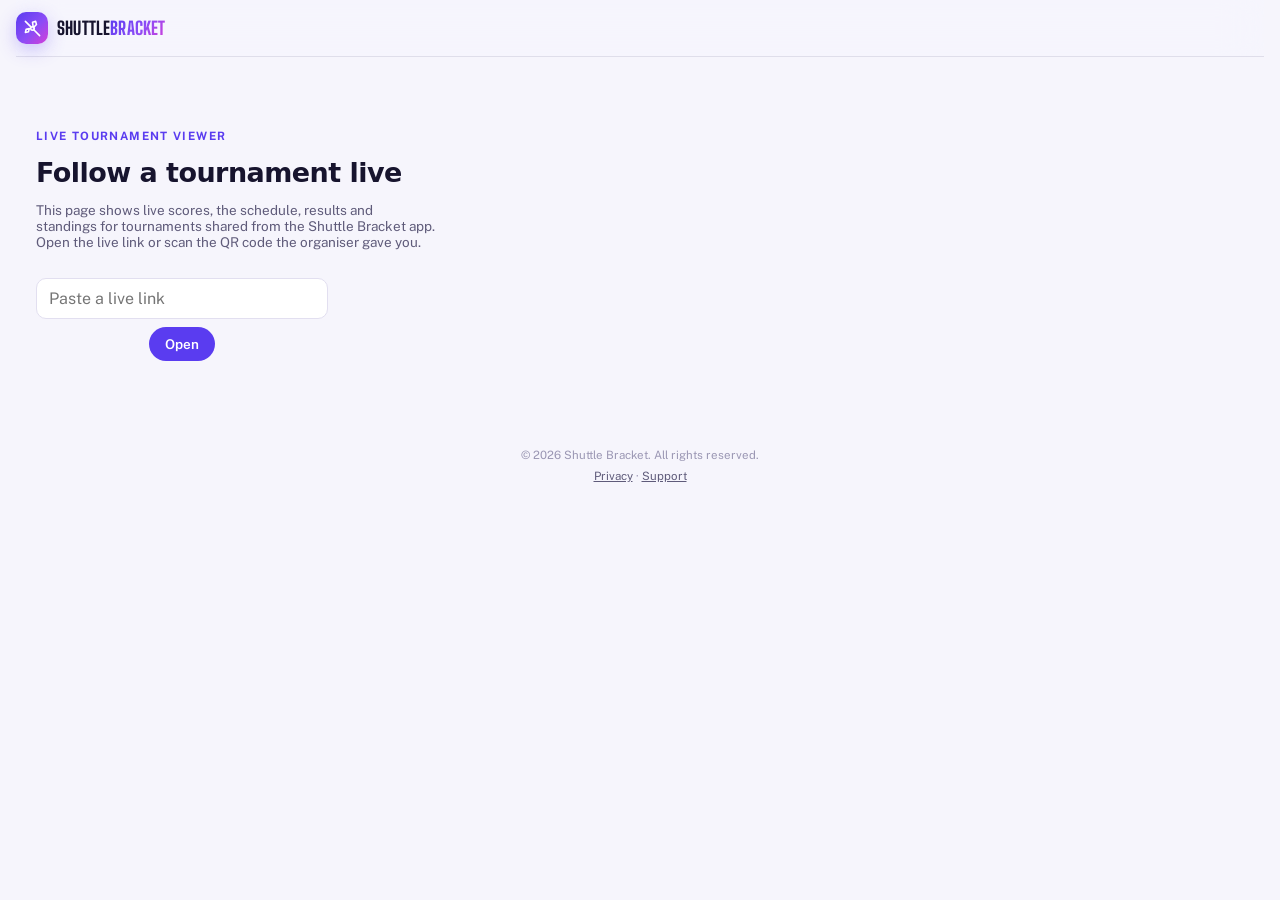
==== commit e7143457: "Viewer page for the Results update Built from shuttleBracket web/index.html (build 0de48be0ba5d). Sp" ====
--- a/index.html
+++ b/index.html
@@ -3,13 +3,13 @@
 <html lang="en">
 <head>
 <meta charset="UTF-8">
-<meta name="sb-build" content="dfb9246d126d">
+<meta name="sb-build" content="0de48be0ba5d">
 <meta name="viewport" content="width=device-width, initial-scale=1, viewport-fit=cover">
 <title>Shuttle Bracket</title>
 <meta name="description" content="Badminton tournament management: registrations, seeded draws, live scoring, scheduling and rankings.">
 <link rel="preconnect" href="https://fonts.googleapis.com">
 <link rel="stylesheet" href="https://fonts.googleapis.com/css2?family=Big+Shoulders+Display:wght@600;700;800&family=Public+Sans:wght@400;500;600;700&family=JetBrains+Mono:wght@500;600&display=swap">
-<style> :root{--bg:#f6f5fc;--surface:#ffffff;--surface-2:#eeecf8;--border:#e2dff0;--ink:#17142e;--muted:#5f5b7a;--faint:#9a96b3;--court:#5a3cf0;--court-ink:#ffffff;--court-soft:#ece8ff;--accent2:#d43fd8;--grad:linear-gradient(135deg,#5a3cf0 0%,#8b4cf6 55%,#d43fd8 100%);--gold:#f2643b;--gold-soft:#ffece5;--danger:#d92d5c;--danger-soft:#fde7ee;--win:#12a37f;--win-soft:#e1f6ef;--live:#f2643b;--shadow: 0 1px 2px rgba(35,24,90,.06), 0 10px 28px rgba(35,24,90,.08);--glow: 0 6px 18px rgba(90,60,240,.28);--radius: 14px;color-scheme: light;}@media (prefers-color-scheme: dark){:root:not([data-theme="light"]){--bg:#0d0b1a;--surface:#171429;--surface-2:#201c37;--border:#2d2848;--ink:#f2f0fb;--muted:#a8a3c6;--faint:#6e6990;--court:#8f7dff;--court-ink:#0d0b1a;--court-soft:#241e4a;--accent2:#ec6cf0;--grad:linear-gradient(135deg,#6d52ff 0%,#9a5cf7 55%,#e052e4 100%);--gold:#ff8a5c;--gold-soft:#34201a;--danger:#ff6b90;--danger-soft:#351725;--win:#3ddbb0;--win-soft:#12302a;--shadow: 0 1px 2px rgba(0,0,0,.35), 0 10px 28px rgba(0,0,0,.4);--glow: 0 6px 20px rgba(143,125,255,.3);}}:root[data-theme="dark"]{--bg:#0d0b1a;--surface:#171429;--surface-2:#201c37;--border:#2d2848;--ink:#f2f0fb;--muted:#a8a3c6;--faint:#6e6990;--court:#8f7dff;--court-ink:#0d0b1a;--court-soft:#241e4a;--accent2:#ec6cf0;--grad:linear-gradient(135deg,#6d52ff 0%,#9a5cf7 55%,#e052e4 100%);--gold:#ff8a5c;--gold-soft:#34201a;--danger:#ff6b90;--danger-soft:#351725;--win:#3ddbb0;--win-soft:#12302a;--shadow: 0 1px 2px rgba(0,0,0,.35), 0 10px 28px rgba(0,0,0,.4);--glow: 0 6px 20px rgba(143,125,255,.3);}*{box-sizing:border-box}html{-webkit-text-size-adjust:100%}body{margin:0;background:var(--bg);color:var(--ink);font-family:"Public Sans",system-ui,-apple-system,Segoe UI,Roboto,sans-serif;-webkit-font-smoothing:antialiased;}h1,h2,h3,h4,.display{font-family:"Big Shoulders Display","Public Sans",sans-serif;font-weight:800;letter-spacing:.01em;text-transform:uppercase;text-wrap:balance;margin:0;}.mono, .score-num, .stat-num{font-family:"JetBrains Mono",ui-monospace,monospace;font-variant-numeric:tabular-nums;}a{color:inherit}button{font:inherit}input,select,textarea{font:inherit}::selection{background:var(--court);color:var(--court-ink)}::-webkit-scrollbar{width:10px;height:10px}::-webkit-scrollbar-thumb{background:var(--border);border-radius:6px}.shell{max-width:1280px;margin:0 auto;padding:0 16px 60px;}.topbar{display:flex;align-items:center;gap:10px;padding:12px 0;border-bottom:1px solid var(--border);margin-bottom:16px;flex-wrap:wrap;position:sticky;top:0;background:var(--bg);z-index:30;}.brand{display:flex;align-items:center;gap:9px;flex:none;}.brand-mark{width:32px;height:32px;border-radius:10px;background:var(--grad);color:#fff;box-shadow:var(--glow);display:flex;align-items:center;justify-content:center;flex:none;}.brand-mark svg{width:19px;height:19px;}.brand-name{font-size:18px;line-height:1;}.brand-name .accent{background:var(--grad);-webkit-background-clip:text;background-clip:text;color:transparent;}.topbar-spacer{flex:1;min-width:6px;}.topbar-group{display:flex;align-items:center;gap:6px;}.role-switch{position:relative;}.role-btn{display:flex;align-items:center;gap:6px;border:1px solid var(--border);background:var(--surface);color:var(--ink);border-radius:10px;padding:7px 10px;font-size:12.5px;font-weight:700;cursor:pointer;}.role-btn svg{width:14px;height:14px;}.role-menu{position:absolute;right:0;top:calc(100% + 6px);background:var(--surface);border:1px solid var(--border);border-radius:12px;box-shadow:var(--shadow);padding:8px;width:250px;z-index:40;display:none;}.role-menu.open{display:block;}.role-menu h4{font-size:10.5px;letter-spacing:.08em;color:var(--muted);text-transform:uppercase;font-family:inherit;font-weight:700;padding:4px 6px;}.role-opt{width:100%;text-align:left;border:none;background:transparent;padding:8px 8px;border-radius:8px;font-size:13px;font-weight:600;cursor:pointer;color:var(--ink);display:flex;align-items:center;justify-content:space-between;}.role-opt:hover{background:var(--surface-2);}.role-opt.active{background:var(--court-soft);color:var(--court);}.role-menu select{width:100%;margin-top:6px;border:1px solid var(--border);background:var(--bg);color:var(--ink);border-radius:8px;padding:8px;}.role-menu .hint{font-size:11px;color:var(--faint);padding:6px 6px 2px;}.icon-toggle-btn{position:relative;appearance:none;border:1px solid var(--border);background:var(--surface);color:var(--muted);width:34px;height:34px;border-radius:10px;display:flex;align-items:center;justify-content:center;cursor:pointer;}.icon-toggle-btn:hover{color:var(--ink);background:var(--surface-2);}.icon-toggle-btn svg{width:16px;height:16px;}.badge-dot{position:absolute;top:-3px;right:-3px;min-width:15px;height:15px;padding:0 3px;border-radius:999px;background:var(--gold);color:#1a1206;font-size:9.5px;font-weight:800;display:flex;align-items:center;justify-content:center;}.theme-toggle{display:flex;gap:2px;background:var(--surface-2);border:1px solid var(--border);border-radius:999px;padding:2px;}.theme-toggle button{border:none;background:transparent;color:var(--muted);width:28px;height:28px;border-radius:999px;cursor:pointer;display:flex;align-items:center;justify-content:center;}.theme-toggle button.active{background:var(--surface);color:var(--ink);box-shadow:var(--shadow);}.theme-toggle svg{width:14px;height:14px;}.search-wrap{position:relative;}.search-box{display:flex;align-items:center;gap:6px;border:1px solid var(--border);background:var(--surface);border-radius:10px;padding:0 10px;height:34px;width:190px;}.search-box svg{width:14px;height:14px;color:var(--faint);flex:none;}.search-box input{border:none;background:none;outline:none;color:var(--ink);font-size:13px;width:100%;}.search-results{position:absolute;left:0;top:calc(100% + 6px);width:320px;max-width:80vw;background:var(--surface);border:1px solid var(--border);border-radius:12px;box-shadow:var(--shadow);max-height:60vh;overflow-y:auto;z-index:40;display:none;}.search-results.open{display:block;}.sr-group h4{font-size:10px;letter-spacing:.08em;text-transform:uppercase;color:var(--muted);padding:8px 12px 2px;font-family:inherit;font-weight:700;}.sr-item{display:block;width:100%;text-align:left;border:none;background:none;padding:8px 12px;font-size:13px;cursor:pointer;color:var(--ink);}.sr-item:hover{background:var(--surface-2);}.sr-item .sr-sub{color:var(--muted);font-size:11.5px;}.sr-empty{padding:16px 12px;color:var(--faint);font-size:12.5px;text-align:center;}.notif-panel{position:absolute;right:0;top:calc(100% + 6px);width:340px;max-width:88vw;background:var(--surface);border:1px solid var(--border);border-radius:12px;box-shadow:var(--shadow);max-height:70vh;overflow-y:auto;z-index:40;display:none;}.notif-panel.open{display:block;}.notif-head{display:flex;align-items:center;justify-content:space-between;padding:10px 12px;border-bottom:1px solid var(--border);position:sticky;top:0;background:var(--surface);}.notif-head h4{font-size:13px;font-family:inherit;font-weight:700;text-transform:none;letter-spacing:0;}.notif-item{padding:10px 12px;border-bottom:1px solid var(--border);font-size:12.5px;display:flex;gap:8px;cursor:pointer;}.notif-item:last-child{border-bottom:none;}.notif-item:hover{background:var(--surface-2);}.notif-item.unread{background:var(--court-soft);}.notif-dot{width:7px;height:7px;border-radius:50%;background:var(--court);flex:none;margin-top:5px;}.notif-item.unread .notif-dot{background:var(--gold);}.notif-item:not(.unread) .notif-dot{background:transparent;}.notif-body p{margin:0;}.notif-time{color:var(--faint);font-size:11px;}.primary-nav{display:flex;gap:4px;flex-wrap:wrap;background:var(--surface-2);padding:4px;border-radius:12px;margin-bottom:16px;}.primary-nav button{border:none;background:transparent;padding:8px 13px;border-radius:9px;font-weight:700;font-size:12px;letter-spacing:.03em;text-transform:uppercase;color:var(--muted);cursor:pointer;white-space:nowrap;}.primary-nav button.active{background:var(--surface);color:var(--court);box-shadow:var(--shadow);}.btn{appearance:none;border:1px solid var(--border);background:var(--surface);color:var(--ink);padding:9px 14px;border-radius:10px;font-weight:600;font-size:13.5px;cursor:pointer;display:inline-flex;align-items:center;gap:7px;white-space:nowrap;}.btn:hover{border-color:var(--faint);}.btn:active{transform:translateY(1px);}.btn svg{width:15px;height:15px;flex:none;}.btn-primary{background:var(--grad);border-color:transparent;color:#fff;box-shadow:var(--glow);}.btn-primary:hover{filter:brightness(1.08);}.btn-ghost{background:transparent;border-color:transparent;padding:8px 10px;}.btn-danger{color:var(--danger);}.btn-sm{padding:6px 10px;font-size:12.5px;border-radius:8px;}.btn-lg{padding:14px 18px;font-size:15px;border-radius:14px;}.btn-block{width:100%;justify-content:center;}.btn[disabled]{opacity:.45;cursor:not-allowed;}.icon-btn{appearance:none;border:1px solid transparent;background:transparent;color:var(--muted);width:30px;height:30px;border-radius:8px;display:flex;align-items:center;justify-content:center;cursor:pointer;flex:none;}.icon-btn:hover{background:var(--surface-2);color:var(--ink);}.icon-btn svg{width:16px;height:16px;}.layout{display:grid;grid-template-columns:250px minmax(0,1fr);gap:18px;align-items:start;}.layout.no-sidebar{grid-template-columns:minmax(0,1fr);}.main, .main-inner{min-width:0;}@media (max-width:860px){.layout{grid-template-columns:minmax(0,1fr);}.sidebar{order:2;position:static;}.main{order:1;}}.panel{background:var(--surface);border:1px solid var(--border);border-radius:var(--radius);box-shadow:var(--shadow);}.sidebar{padding:12px;position:sticky;top:68px;max-height:calc(100vh - 90px);overflow-y:auto;}.sidebar-head{display:flex;align-items:center;justify-content:space-between;margin-bottom:8px;padding:0 2px;}.sidebar-head h2{font-size:12.5px;margin:0;color:var(--muted);letter-spacing:.08em;}.t-list{list-style:none;margin:0;padding:0;display:flex;flex-direction:column;gap:4px;}.t-item{border-radius:10px;}.t-item button{width:100%;text-align:left;background:transparent;color:var(--ink);font:inherit;border:1px solid transparent;border-radius:10px;padding:9px 10px;cursor:pointer;display:flex;flex-direction:column;gap:2px;}.t-item button:hover{background:var(--surface-2);}.t-item.active button{background:var(--court-soft);border-color:var(--court);}.t-name{font-weight:700;font-size:13.5px;}.t-meta{font-size:11px;color:var(--muted);display:flex;gap:6px;align-items:center;flex-wrap:wrap;}.empty-note{font-size:12.5px;color:var(--faint);padding:10px 6px;}.main{min-height:400px;}.main-inner{padding:16px 18px;}.empty-hero{display:flex;flex-direction:column;align-items:flex-start;gap:14px;padding:44px 20px;}.empty-hero .kicker{color:var(--court);font-weight:700;font-size:11.5px;letter-spacing:.12em;text-transform:uppercase;}.empty-hero h2{font-size:27px;margin:0;max-width:24ch;}.empty-hero p{color:var(--muted);max-width:50ch;margin:0;font-size:13.5px;}.empty-hero .hero-actions{display:flex;gap:8px;flex-wrap:wrap;}.t-header{display:flex;align-items:flex-start;justify-content:space-between;gap:12px;margin-bottom:14px;flex-wrap:wrap;}.t-header h2{font-size:24px;margin:0 0 4px;}.t-header .t-sub{color:var(--muted);font-size:12.5px;}.t-header .t-actions{display:flex;gap:8px;flex:0 1 auto;min-width:0;flex-wrap:wrap;}.t-header.page-h > div:first-child{display:none;}.t-header.page-h{justify-content:flex-end;}.t-header.page-h:not(:has(.t-actions > *)){display:none;}.topbar-actions{display:flex;align-items:center;}.topbar-actions:empty{display:none;}.topbar-actions .t-actions{display:flex;gap:8px;flex-wrap:nowrap;}@media (min-width:701px) and (max-width:1279px){.topbar-actions .m-overflow{display:none !important;}.topbar-actions .m-more-btn.mobile-only{display:inline-flex !important;}.topbar{min-width:0;}.topbar .brand{min-width:0;}}@media (max-width:700px){.topbar{flex-wrap:nowrap;}.topbar .brand{min-width:0;}.topbar-group{margin-left:auto;}.topbar-actions .t-actions{gap:6px;}.topbar-actions .btn{width:38px;height:38px;padding:0;justify-content:center;font-size:0;gap:0;border-radius:12px;}.topbar-actions .btn.m-keep{width:auto;padding:0 11px;font-size:12.5px;gap:4px;white-space:nowrap;}.topbar-actions .btn.m-keep svg{width:16px;height:16px;}.topbar .brand-name{font-size:14px;}.topbar .brand-mark{width:34px;height:34px;}.topbar-spacer{min-width:0;}.topbar-actions .btn svg{width:18px;height:18px;}}@media (max-width:389px){.topbar .brand-name{display:none;}}.back-link{display:inline-flex;align-items:center;gap:5px;color:var(--muted);font-size:12.5px;font-weight:600;cursor:pointer;background:none;border:none;padding:4px 0;margin-bottom:8px;}.back-link:hover{color:var(--ink);}.back-link svg{width:14px;height:14px;}.tabs{display:flex;flex-wrap:wrap;gap:4px;background:var(--surface-2);padding:4px;border-radius:11px;margin-bottom:16px;width:fit-content;max-width:100%;}.tab{border:none;background:transparent;padding:8px 14px;border-radius:8px;font-weight:700;font-size:11.5px;letter-spacing:.03em;text-transform:uppercase;color:var(--muted);cursor:pointer;white-space:nowrap;}.tab.active{background:var(--surface);color:var(--court);box-shadow:var(--shadow);}.pill{display:inline-flex;align-items:center;gap:5px;padding:2px 8px;border-radius:999px;font-size:11px;font-weight:600;background:var(--surface-2);color:var(--muted);white-space:nowrap;}.pill.gold{background:var(--gold-soft);color:var(--gold);}.pill.court{background:var(--court-soft);color:var(--court);}.pill.danger{background:var(--danger-soft);color:var(--danger);}.pill.live{background:var(--gold-soft);color:var(--gold);animation:pulse 1.6s ease-in-out infinite;}@keyframes pulse{0%,100%{opacity:1}50%{opacity:.55}}.sponsor-ticker{display:flex;align-items:center;gap:10px;background:var(--surface);border:1px solid var(--border);border-radius:11px;padding:7px 12px;margin:-6px 0 16px;overflow:hidden;}.st-label{flex:none;font-size:10.5px;font-weight:800;letter-spacing:.08em;text-transform:uppercase;color:var(--court);}.st-viewport{flex:1;min-width:0;overflow:hidden;-webkit-mask-image:linear-gradient(90deg,transparent 0,#000 24px,#000 calc(100% - 24px),transparent 100%);mask-image:linear-gradient(90deg,transparent 0,#000 24px,#000 calc(100% - 24px),transparent 100%);}.st-track{display:flex;width:max-content;animation:st-scroll var(--st-dur,20s) linear infinite;}.st-run{display:flex;align-items:center;flex:none;white-space:nowrap;font-size:13px;font-weight:700;color:var(--ink);}.st-run span{padding:0 14px;}.st-run i{font-style:normal;color:var(--accent2);}.sponsor-ticker:hover .st-track{animation-play-state:paused;}@keyframes st-scroll{from{transform:translateX(0);}to{transform:translateX(-50%);}}@media (prefers-reduced-motion: reduce){.st-viewport{-webkit-mask-image:none;mask-image:none;}.st-track{animation:none;width:auto;}.st-run{flex:1 1 auto;min-width:0;white-space:normal;flex-wrap:wrap;row-gap:4px;}.st-run > i:last-child{display:none;}.st-run[aria-hidden="true"]{display:none;}}.filter-bar .btn-clear-filters{color:var(--muted);}.filter-bar .btn-clear-filters svg{width:13px;height:13px;}html{touch-action:manipulation;}.tapcheck{position:fixed;left:8px;right:8px;top:calc(64px + env(safe-area-inset-top));z-index:2147483000;pointer-events:none;white-space:pre;font:11px/1.35 ui-monospace,monospace;background:rgba(0,0,0,.78);color:#9ef0c0;padding:6px 8px;border-radius:8px;max-height:40vh;overflow:hidden;}.cat-grid{display:grid;grid-template-columns:repeat(auto-fill,minmax(230px,1fr));gap:12px;}.cat-card{border:1px solid var(--border);border-radius:12px;padding:14px;cursor:pointer;background:var(--surface);position:relative;transition:border-color .12s;}.cat-card:hover{border-color:var(--court);}.cat-card h3{font-size:15px;margin:0 0 6px;text-transform:none;letter-spacing:0;font-family:"Public Sans";font-weight:700;}.cat-card .cat-meta{color:var(--muted);font-size:11.5px;display:flex;gap:6px;flex-wrap:wrap;}.cat-card .cat-del{position:absolute;top:8px;right:8px;}.cat-card .cat-del + h3{padding-right:30px;}.cat-card:active{border-color:var(--court);background:var(--surface-2);}.stat-tile[data-tab]{cursor:pointer;}.stat-tile[data-tab]:active{border-color:var(--court);}@media (hover:hover) and (pointer:fine){.cat-card .cat-del{opacity:0;}.cat-card:hover .cat-del, .cat-card:focus-within .cat-del{opacity:1;}}[data-open-match], [data-open-event], [data-open-player], [data-open-tournament], [data-open-tab], [data-open-club], [data-select-tournament], [data-back-events], [data-close]{cursor:pointer;}.card{border:1px solid var(--border);border-radius:12px;padding:14px;background:var(--surface);}.card + .card{margin-top:10px;}.row{display:flex;align-items:center;gap:10px;}.row.between{justify-content:space-between;}.row.wrap{flex-wrap:wrap;}.stat-grid{display:grid;grid-template-columns:repeat(auto-fit,minmax(140px,1fr));gap:10px;margin-bottom:18px;}.stat-tile{border:1px solid var(--border);border-radius:12px;padding:12px 14px;background:var(--surface);}.stat-tile .stat-num{font-size:24px;font-weight:700;line-height:1.1;}.stat-tile .stat-label{color:var(--muted);font-size:11px;margin-top:3px;letter-spacing:.02em;}.stat-tile.accent .stat-num{background:var(--grad);-webkit-background-clip:text;background-clip:text;color:transparent;}.stat-tile.gold .stat-num{color:var(--gold);}.bar-row{display:flex;align-items:center;gap:10px;margin-bottom:8px;}.bar-row .bar-label{width:110px;flex:none;font-size:12px;color:var(--muted);}.bar-track{flex:1;height:9px;border-radius:5px;background:var(--surface-2);overflow:hidden;}.bar-fill{height:100%;background:var(--court);border-radius:5px;}.bar-row .bar-num{width:64px;flex:none;text-align:right;font-size:12px;color:var(--muted);}.ring-wrap{display:flex;align-items:center;gap:14px;}.ring-label{font-size:12px;color:var(--muted);}.ring-label strong{color:var(--ink);display:block;font-size:15px;}.section-h{display:flex;align-items:center;justify-content:space-between;gap:10px;margin:22px 0 10px;flex-wrap:wrap;}.section-h h3{font-size:16px;text-transform:none;letter-spacing:0;font-family:"Public Sans";font-weight:700;}.section-h:first-child{margin-top:0;}details.month-grp > summary, .t-month-grp > details > summary{list-style:none;cursor:pointer;-webkit-user-select:none;user-select:none;-webkit-tap-highlight-color:transparent;}details.month-grp > summary::-webkit-details-marker, .t-month-grp > details > summary::-webkit-details-marker{display:none;}.month-chev{flex:none;transition:transform .18s ease;color:var(--muted);}details[open] > summary .month-chev{transform:rotate(90deg);}.section-h.month-h{margin:6px 0;padding:8px 0;}.section-h.month-h h3{display:flex;align-items:center;gap:8px;}details.month-grp[open] > .cat-grid{margin-bottom:12px;}.month-label{display:flex;align-items:center;gap:8px;font-size:11px;font-weight:800;letter-spacing:.07em;text-transform:uppercase;color:var(--muted);padding:9px 0;margin:2px 0;}.month-label .month-n{font-weight:700;letter-spacing:0;color:var(--faint);background:var(--surface-2);border-radius:999px;padding:1px 7px;font-size:10.5px;}.t-list .t-month-grp{list-style:none;}.plan-ev{border:1px solid var(--border);border-radius:12px;padding:10px 12px;background:var(--surface);margin-bottom:8px;}.plan-ev-h{display:flex;align-items:baseline;justify-content:space-between;gap:8px;margin-bottom:8px;}.plan-ev-h .sub-txt{font-size:12px;}.plan-sels{display:grid;grid-template-columns:repeat(auto-fit, minmax(140px,1fr));gap:8px;}.plan-sel{display:flex;flex-direction:column;gap:3px;font-size:11px;font-weight:800;letter-spacing:.05em;text-transform:uppercase;color:var(--muted);}.plan-sel select{width:100%;text-transform:none;letter-spacing:0;font-weight:600;font-size:13px;}.plan-warn{display:flex;gap:6px;align-items:flex-start;color:var(--danger);font-size:12px;margin-top:8px;}.plan-warn svg, .plan-ok svg, .plan-bad svg{width:14px;height:14px;flex:none;}.plan-day{border:1px solid var(--border);border-radius:12px;padding:10px 12px;background:var(--surface);margin-bottom:8px;}.plan-day-h{display:flex;justify-content:space-between;gap:8px;align-items:baseline;margin-bottom:6px;}.plan-list{list-style:none;margin:0 0 6px;padding:0;}.plan-list li{display:flex;gap:8px;padding:5px 0;border-bottom:1px solid var(--border);font-size:13px;}.plan-list li:last-child{border-bottom:none;}.plan-list .grow{flex:1;min-width:0;font-weight:600;}.plan-day-f{display:flex;align-items:center;justify-content:space-between;gap:8px;flex-wrap:wrap;margin-top:4px;}.plan-ok, .plan-bad{display:inline-flex;align-items:center;gap:5px;font-size:12px;font-weight:700;}.plan-ok{color:var(--win);}.plan-bad{color:var(--danger);}.plan-courts{display:flex;flex-wrap:wrap;align-items:center;gap:5px;margin-top:8px;}.plan-courts-l{font-size:11px;font-weight:800;letter-spacing:.05em;text-transform:uppercase;color:var(--muted);margin-right:2px;}.plan-chip{border:1px solid var(--border);background:var(--surface-2);color:var(--ink);border-radius:999px;padding:4px 11px;font:inherit;font-size:12.5px;font-weight:700;cursor:pointer;min-width:34px;}.plan-chip.on{background:var(--court);border-color:var(--court);color:var(--court-ink);}.plan-chip:disabled{opacity:.5;cursor:default;}.plan-list .grow small{display:block;font-weight:600;color:var(--muted);font-size:11.5px;}.bd-head small.bd-evs{color:var(--court);font-weight:800;}.plan-li{display:flex;gap:8px;width:100%;}.plan-list li{flex-direction:column;}.plan-off{display:flex;align-items:center;gap:6px;flex-wrap:wrap;color:var(--danger);font-size:12px;font-weight:600;margin-top:4px;}.plan-off svg{width:14px;height:14px;flex:none;}.plan-off .btn{margin-left:auto;}.plan-free{margin:4px 0 2px;font-size:12.5px;}.plan-free > summary{cursor:pointer;color:var(--court);font-weight:700;padding:4px 0;}.plan-free-row{display:flex;gap:8px;padding:4px 0;border-top:1px solid var(--border);}.plan-free-row b{flex:none;width:64px;}.plan-free-row span{color:var(--muted);font-family:"JetBrains Mono",ui-monospace,monospace;font-size:11.5px;line-height:1.6;}.plan-day-btns{display:inline-flex;gap:6px;flex-wrap:wrap;margin-left:auto;}.plan-days-h{display:flex;align-items:center;justify-content:space-between;gap:8px;}.plan-days-h .btn{text-transform:none;letter-spacing:0;}.sch-day.planned{box-shadow:inset 0 -3px 0 var(--court);}.bd-acts{display:inline-flex;gap:6px;flex-wrap:wrap;}.t-list .t-month{display:flex;align-items:center;gap:6px;font-size:10.5px;font-weight:800;letter-spacing:.07em;text-transform:uppercase;color:var(--muted);padding:9px 10px 5px;border-radius:8px;}.t-list .t-month:hover{background:var(--surface-2);}.t-list .t-month .grow{flex:1;}.t-list .t-month .month-n{font-weight:700;letter-spacing:0;color:var(--faint);}.t-list .t-month-grp > details > .t-list{margin-bottom:6px;}.list-row{display:flex;align-items:center;gap:10px;padding:10px 12px;border:1px solid var(--border);border-radius:10px;margin-bottom:8px;background:var(--surface);flex-wrap:wrap;}.list-row .main-txt{font-weight:600;font-size:13.5px;}.list-row .sub-txt{color:var(--muted);font-size:11.5px;}.list-row .grow{flex:1;min-width:120px;}.seed-tag{display:inline-block;min-width:16px;margin-right:6px;padding:0 4px;border-radius:6px;background:var(--court-soft);color:var(--court);font-size:10.5px;font-weight:800;text-align:center;font-style:normal;}.seed-badge{width:24px;height:24px;border-radius:999px;background:var(--court-soft);color:var(--court);font-weight:700;font-size:11.5px;display:flex;align-items:center;justify-content:center;flex:none;}.avatar{width:30px;height:30px;border-radius:999px;background:var(--surface-2);color:var(--muted);font-weight:700;font-size:12px;display:flex;align-items:center;justify-content:center;flex:none;overflow:hidden;}.avatar img{width:100%;height:100%;object-fit:cover;}.draw-banner{display:flex;align-items:center;justify-content:space-between;gap:12px;padding:12px 14px;border-radius:12px;background:var(--court-soft);border:1px solid var(--court);margin-top:14px;flex-wrap:wrap;}.draw-banner p{margin:0;font-size:13px;color:var(--ink);}.draw-banner strong{color:var(--court);}.generated-note{display:flex;align-items:center;gap:8px;color:var(--court);font-weight:700;font-size:13px;padding:10px 2px;}.conflict-warn{display:flex;gap:8px;align-items:flex-start;padding:10px 12px;border-radius:10px;background:var(--danger-soft);color:var(--danger);font-size:12.5px;font-weight:600;margin-top:8px;}.conflict-warn svg{width:15px;height:15px;flex:none;margin-top:1px;}.bracket-wrap{overflow-x:auto;padding-bottom:10px;}.bracket{position:relative;display:flex;gap:36px;padding:6px 6px 20px;}.bracket-lines{position:absolute;top:0;left:0;pointer-events:none;overflow:visible;}.bracket-lines path{fill:none;stroke:var(--border);stroke-width:2;}.round-col{display:flex;flex-direction:column;justify-content:space-around;gap:14px;flex:1 1 0;min-width:150px;max-width:230px;}.round-label{text-align:center;font-size:10.5px;letter-spacing:.1em;color:var(--muted);font-weight:700;text-transform:uppercase;margin-bottom:2px;}.match-card{border:1px solid var(--border);border-radius:12px;background:var(--surface);overflow:hidden;cursor:default;}.match-card.playable, .match-card[data-open-match]{cursor:pointer;}.match-card.playable:hover{border-color:var(--court);}.m-slot{display:flex;align-items:center;justify-content:space-between;padding:7px 9px;font-size:12.5px;gap:6px;}.m-slot + .m-slot{border-top:1px solid var(--border);}.m-slot .name{font-weight:600;overflow:hidden;text-overflow:ellipsis;white-space:nowrap;}.m-slot.tbd .name{color:var(--faint);font-weight:500;font-style:italic;}.m-slot.winner .name{color:var(--court);}.m-slot .score{font-size:11.5px;color:var(--muted);flex:none;}.m-status{font-size:9.5px;text-align:center;padding:3px;letter-spacing:.08em;text-transform:uppercase;color:var(--faint);background:var(--surface-2);}.m-status.bye{color:var(--gold);}.m-status.live{color:var(--gold);font-weight:700;}.bracket-section{margin-bottom:26px;}.bracket-section h4{font-size:13px;text-transform:uppercase;letter-spacing:.08em;color:var(--muted);margin-bottom:10px;font-family:inherit;font-weight:700;}.bracket-section.wb h4{color:var(--court);}.bracket-section.lb h4{color:var(--danger);}.bracket-section.gf h4{color:var(--gold);}.group-grid{display:grid;grid-template-columns:repeat(auto-fit,minmax(280px,1fr));gap:14px;}.group-card h4{font-size:13px;text-transform:uppercase;letter-spacing:.06em;margin-bottom:8px;font-family:inherit;font-weight:700;color:var(--muted);}table.standings, table.data-table{width:100%;border-collapse:collapse;font-size:12.5px;}table.standings th, table.data-table th{text-align:left;font-size:10.5px;letter-spacing:.06em;text-transform:uppercase;color:var(--muted);padding:8px 9px;border-bottom:1px solid var(--border);white-space:nowrap;}table.standings td, table.data-table td{padding:8px 9px;border-bottom:1px solid var(--border);}table.standings td.num, table.standings th.num, table.data-table td.num, table.data-table th.num{text-align:right;}table.standings tr:last-child td, table.data-table tr:last-child td{border-bottom:none;}table.standings tr.rank-1 .rk{color:var(--gold);font-weight:800;}.table-scroll{overflow-x:auto;}.empty-tab{padding:36px 12px;text-align:center;color:var(--muted);font-size:13px;}.loading-tab{padding:36px 12px;text-align:center;color:var(--faint);font-size:13px;}.error-inline{padding:9px 12px;border-radius:9px;background:var(--danger-soft);color:var(--danger);font-size:12.5px;font-weight:600;margin:8px 0;display:flex;gap:8px;align-items:center;}.error-inline svg{width:14px;height:14px;flex:none;}.filter-bar{display:flex;gap:8px;flex-wrap:wrap;margin-bottom:14px;align-items:center;}.filter-bar select, .filter-bar input{border:1px solid var(--border);background:var(--surface);color:var(--ink);border-radius:9px;padding:7px 9px;font-size:12.5px;}.export-row{display:flex;gap:8px;flex-wrap:wrap;margin-bottom:14px;}.sched-scroll{overflow-x:auto;}table.sched-grid{border-collapse:collapse;width:100%;min-width:640px;}table.sched-grid th{background:var(--surface-2);font-size:11px;text-transform:uppercase;letter-spacing:.05em;color:var(--muted);padding:8px;border:1px solid var(--border);white-space:nowrap;}table.sched-grid td{border:1px solid var(--border);padding:5px;vertical-align:top;min-width:130px;}.sched-cell-match{border-radius:8px;background:var(--court-soft);padding:6px 7px;font-size:11px;cursor:pointer;margin-bottom:4px;}.sched-cell-match:hover{filter:brightness(0.97);}.sched-cell-match.live{background:var(--gold-soft);}.sched-time-col{font-size:11px;color:var(--muted);font-weight:700;white-space:nowrap;}.court-chip{display:inline-flex;align-items:center;gap:6px;border:1px solid var(--border);border-radius:10px;padding:8px 10px;font-size:12.5px;font-weight:600;background:var(--surface);}.court-chip.inactive{opacity:.5;}.court-chip .cc-txt{display:inline-flex;flex-direction:column;line-height:1.2;}.court-chip .cc-txt small{font-size:11px;font-weight:600;color:var(--muted);}.court-days{display:grid;grid-template-columns:repeat(auto-fill, minmax(130px,1fr));gap:6px 12px;}.bd-cell.closed{background:repeating-linear-gradient(135deg, transparent 0 6px, var(--fill) 6px 8px);color:var(--muted);cursor:default;align-items:center;justify-content:center;font-weight:600;}.bd-head small{display:block;font-size:9.5px;font-weight:600;color:var(--muted);white-space:nowrap;overflow:hidden;text-overflow:ellipsis;}.court-list{display:flex;gap:8px;flex-wrap:wrap;}.live-screen{display:flex;flex-direction:column;gap:10px;}.live-topinfo{display:flex;align-items:center;justify-content:space-between;gap:8px;flex-wrap:wrap;}.live-games-strip{display:flex;gap:6px;flex-wrap:wrap;}.live-game-chip{padding:4px 9px;border-radius:8px;background:var(--surface-2);font-size:12px;font-weight:700;}.live-court-card{display:flex;flex-direction:column;gap:12px;}.live-score-board{display:grid;grid-template-columns:1fr 1fr;gap:10px;}.live-side{border:1px solid var(--border);border-radius:16px;padding:16px 10px;text-align:center;display:flex;flex-direction:column;gap:10px;background:var(--surface);}.live-side .side-name{font-size:13px;font-weight:700;overflow:hidden;text-overflow:ellipsis;white-space:nowrap;}.live-side .side-score{font-size:64px;font-weight:800;font-family:"Big Shoulders Display";line-height:1;}.big-btn{appearance:none;border:none;border-radius:16px;background:var(--court);color:var(--court-ink);font-weight:800;font-size:17px;padding:20px 8px;cursor:pointer;width:100%;touch-action:manipulation;}.big-btn:active{filter:brightness(1.15);transform:scale(.98);}.live-controls{display:flex;gap:8px;flex-wrap:wrap;}.live-controls .btn{flex:1;min-width:100px;justify-content:center;padding:12px;}dialog{border:none;border-radius:16px;padding:0;background:var(--surface);color:var(--ink);box-shadow:0 20px 60px rgba(0,0,0,.25);width:min(480px,92vw);max-height:88vh;}dialog::backdrop{background:rgba(16,10,40,.5);backdrop-filter:blur(3px);}.dlg-head{display:flex;align-items:center;justify-content:space-between;padding:16px 18px;border-bottom:1px solid var(--border);}.dlg-head h3{font-size:16px;margin:0;text-transform:none;letter-spacing:0;font-family:"Public Sans";font-weight:700;}.dlg-body{padding:16px 18px;display:flex;flex-direction:column;gap:12px;max-height:64vh;overflow-y:auto;}.dlg-foot{display:flex;justify-content:flex-end;gap:8px;padding:14px 18px;border-top:1px solid var(--border);flex-wrap:wrap;}[hidden]{display:none !important;}.field{display:flex;flex-direction:column;gap:5px;}.field label{font-size:12px;font-weight:600;color:var(--muted);}.field input, .field select, .field textarea{border:1px solid var(--border);background:var(--bg);color:var(--ink);border-radius:9px;padding:9px 10px;font-size:14px;font-family:inherit;width:100%;}.field input:focus, .field select:focus, .field textarea:focus{outline:2px solid var(--court);outline-offset:-1px;}.field-row{display:flex;gap:10px;}.field-row .field{flex:1;min-width:0;}.date-field{position:relative;}.date-field input.date-input{padding-right:34px;cursor:pointer;background:var(--bg);width:100%;box-sizing:border-box;}.date-field .date-ic{position:absolute;right:9px;top:50%;transform:translateY(-50%);width:16px;height:16px;color:var(--muted);pointer-events:none;}.dp-popover{position:fixed;z-index:999;width:264px;background:var(--surface);border:1px solid var(--border);border-radius:12px;box-shadow:var(--shadow);padding:10px;}.dp-head{display:flex;align-items:center;justify-content:space-between;margin-bottom:6px;}.dp-month{font-weight:700;font-size:13px;}.dp-head .icon-btn{width:26px;height:26px;}.dp-dow{display:grid;grid-template-columns:repeat(7,1fr);text-align:center;font-size:10px;font-weight:700;color:var(--muted);letter-spacing:.04em;margin-bottom:2px;}.dp-grid{display:grid;grid-template-columns:repeat(7,1fr);gap:2px;}.dp-cell{height:30px;display:flex;align-items:center;justify-content:center;}.dp-empty{visibility:hidden;}button.dp-day{border:none;background:transparent;color:var(--ink);border-radius:8px;font-size:12.5px;font-family:inherit;cursor:pointer;}button.dp-day:hover{background:var(--surface-2);}button.dp-day.dp-today{font-weight:700;color:var(--court);}button.dp-day.dp-sel{background:var(--court);color:#fff;}button.dp-day:disabled{color:var(--faint);opacity:.45;cursor:default;background:transparent;}.dp-foot{display:flex;justify-content:space-between;margin-top:8px;gap:8px;}.dp-foot .btn{flex:1;}.helptext{font-size:11.5px;color:var(--faint);}.am-warn{background:color-mix(in srgb, var(--gold) 12%, transparent);color:var(--ink);border-radius:10px;padding:9px 11px;font-size:12.5px;margin-bottom:10px;}.am-final-teams{display:grid;grid-template-columns:1fr auto 1fr;gap:8px;align-items:center;margin-top:12px;}.am-final-team{display:flex;flex-direction:column;gap:6px;min-width:0;}.am-final-team select{width:100%;min-width:0;padding:9px 8px;border-radius:10px;border:1px solid var(--border);background:var(--bg);color:var(--ink);font:inherit;font-size:13px;}.am-final-lbl{font-size:11px;font-weight:700;letter-spacing:.06em;text-transform:uppercase;color:var(--muted);}.am-final-vs{font-weight:800;color:var(--muted);font-size:12px;padding-top:18px;}.am-final-card{border-radius:16px;padding:14px;background:linear-gradient(135deg, color-mix(in srgb, var(--court) 10%, var(--surface)), color-mix(in srgb, #d43fd8 8%, var(--surface)));border:1px solid color-mix(in srgb, var(--court) 22%, var(--border));margin-bottom:14px;}.am-final-card .row-h{display:flex;align-items:center;justify-content:space-between;gap:8px;margin-bottom:8px;}.am-final-btns{display:flex;flex-wrap:wrap;justify-content:flex-end;gap:6px;}.am-final-card h4{margin:0;font-size:15px;font-weight:800;}.sb-champ{display:flex;align-items:center;gap:6px;margin-top:8px;padding-top:8px;border-top:1px solid var(--border);font-size:13px;font-weight:700;color:var(--court);}.sb-champ svg{width:16px;height:16px;flex:none;}@media (max-width:420px){.am-final-teams{grid-template-columns:1fr;}.am-final-vs{padding:0;text-align:center;}}.toast-host{position:fixed;bottom:18px;left:50%;transform:translateX(-50%);display:flex;flex-direction:column;gap:8px;z-index:80;width:min(360px,92vw);align-items:center;pointer-events:none;}.toast{background:var(--ink);color:var(--bg);padding:9px 16px;border-radius:999px;font-size:12.5px;font-weight:600;box-shadow:var(--shadow);text-align:center;}.toast.error{background:var(--danger);color:#fff;}html{-webkit-text-size-adjust:100%;text-size-adjust:100%;}.t-header > div:first-child{min-width:0;}.t-header h2{overflow-wrap:anywhere;}@media (pointer:coarse){input:not([type=checkbox]):not([type=radio]):not([type=range]), select, textarea{font-size:16px !important;}}.score-summary{text-align:center;font-size:11.5px;color:var(--muted);margin:4px 0 10px;}.game-block{border:1px solid var(--border);border-radius:12px;padding:8px 12px 6px;margin-bottom:10px;background:var(--bg);}.game-block .g-label{font-size:10.5px;font-weight:800;letter-spacing:.06em;text-transform:uppercase;color:var(--muted);margin-bottom:2px;}.score-row{display:flex;align-items:center;gap:10px;padding:4px 0;}.score-row .who{flex:1;min-width:0;font-size:13.5px;font-weight:600;line-height:1.25;overflow-wrap:anywhere;}.stepper{display:flex;align-items:center;gap:6px;flex:none;}.stepper button{width:40px;height:40px;border-radius:10px;border:1px solid var(--border);background:var(--surface);color:var(--ink);font-size:20px;font-weight:700;line-height:1;cursor:pointer;touch-action:manipulation;padding:0;}.stepper button:active{background:var(--surface-2);}.score-input{width:58px;height:40px;text-align:center;font-size:18px;font-weight:700;border:1px solid var(--border);border-radius:10px;background:var(--surface);color:var(--ink);padding:0;-moz-appearance:textfield;appearance:textfield;}.score-input::-webkit-inner-spin-button, .score-input::-webkit-outer-spin-button{-webkit-appearance:none;margin:0;}.score-input:focus{outline:2px solid var(--court);outline-offset:1px;caret-color:transparent;}.score-input{-webkit-touch-callout:none;}.game-winner-note:empty{display:none;}.game-winner-note.bad{color:var(--danger) !important;}.score-summary.bad{color:var(--danger);font-weight:700;}.reg-banner{display:flex;gap:8px;align-items:flex-start;border-radius:10px;padding:10px 12px;font-size:13px;margin-bottom:12px;}.reg-banner svg{width:16px;height:16px;flex:none;margin-top:1px;}.org-banner{background:var(--court-soft);color:var(--ink);}.org-banner svg{color:var(--court);}.org-acts .org-note{font-size:11.5px;color:var(--muted);flex:1;min-width:0;}.org-acts .org-note.late{color:var(--danger);}.org-score{display:flex;flex-direction:column;gap:10px;}.org-grid{display:grid;grid-template-columns:auto minmax(0,1fr) minmax(0,1fr);gap:8px 10px;align-items:center;}.org-nm{font-weight:700;font-size:13px;text-align:center;overflow-wrap:anywhere;line-height:1.25;}.org-gl{font-size:11px;font-weight:800;text-transform:uppercase;letter-spacing:.05em;color:var(--muted);white-space:nowrap;}.org-side{display:flex;align-items:center;gap:4px;justify-content:center;}.org-pm{width:40px;height:42px;user-select:none;-webkit-user-select:none;-webkit-touch-callout:none;border-radius:10px;border:1px solid var(--border);background:var(--surface-2);color:var(--ink);font-size:20px;font-weight:700;cursor:pointer;flex:none;touch-action:manipulation;}.org-pm:active{border-color:var(--court);}.org-score input.org-num{width:48px;min-width:0;text-align:center;font-family:"JetBrains Mono",ui-monospace,monospace;font-size:22px;font-weight:800;padding:6px 0;color:var(--ink);font-variant-numeric:tabular-nums;background:transparent;border:1px solid transparent;border-radius:8px;-webkit-appearance:none;appearance:none;box-shadow:none;}.org-score input.org-num:focus{outline:none;border-color:var(--court);background:var(--surface);}.org-msg{font-weight:700;font-size:13px;}.org-msg.won{color:var(--win);}.org-msg.bad{color:var(--danger);}.reg-banner.open{background:var(--court-soft);color:var(--ink);}.reg-banner.closed{background:var(--surface-2);color:var(--muted);}.late-note{display:flex;gap:6px;align-items:flex-start;margin:8px 0 0;color:var(--gold, #a86b00);}.late-note svg{width:14px;height:14px;flex:none;margin-top:2px;}.list-row select{border:1px solid var(--border);background:var(--surface);color:var(--ink);border-radius:9px;padding:8px 10px;font-size:13px;font-family:inherit;max-width:100%;}@media (max-width:700px){.list-row.wrap select{flex:1 1 100%;min-width:0 !important;}}.follow-bar{display:flex;align-items:center;gap:10px;background:var(--surface);border:1px solid var(--border);border-radius:14px;padding:8px 10px 8px 12px;margin:0 0 12px;box-shadow:var(--shadow);}.follow-bar.on{border-color:transparent;background:linear-gradient(var(--surface),var(--surface)) padding-box, var(--grad) border-box;border:2px solid transparent;}.follow-bar .follow-ic{width:30px;height:30px;border-radius:50%;background:var(--grad);color:#fff;display:flex;align-items:center;justify-content:center;flex:none;}.follow-bar .follow-ic svg{width:16px;height:16px;}.follow-bar select{flex:1;min-width:0;border:none;background:transparent;color:var(--ink);font:inherit;font-size:14px;font-weight:600;padding:6px 0;outline:none;}.follow-note{display:flex;align-items:center;gap:8px;background:var(--court-soft);color:var(--ink);border-radius:10px;padding:8px 10px;margin-bottom:12px;font-size:13px;}.follow-note svg{width:15px;height:15px;color:var(--court);flex:none;}.follow-note span{flex:1;min-width:0;}tr.me-row td{background:var(--court-soft);font-weight:700;}tr.me-row td:first-child{box-shadow:inset 3px 0 0 var(--court);}.me-match{outline:2px solid var(--court);outline-offset:1px;box-shadow:var(--glow) !important;}.follow-hero{background:var(--grad);color:#fff;border-radius:18px;padding:18px;margin-bottom:6px;box-shadow:var(--glow);}.follow-hero .fh-name{font-size:22px;font-weight:800;letter-spacing:-.01em;}.follow-hero .fh-sub{opacity:.85;font-size:13px;margin-top:2px;min-height:4px;}.follow-hero .fh-stats{display:grid;grid-template-columns:repeat(4,minmax(0,1fr));gap:8px;margin-top:14px;}.follow-hero .fh-stats div{background:rgba(255,255,255,.16);border-radius:12px;padding:8px 6px;text-align:center;}.follow-hero .fh-stats b{display:block;font-size:17px;font-family:"JetBrains Mono",ui-monospace,monospace;}.follow-hero .fh-stats span{font-size:10.5px;opacity:.9;text-transform:uppercase;letter-spacing:.04em;}.fm-row .wl{width:30px;height:30px;border-radius:9px;display:flex;align-items:center;justify-content:center;font-weight:800;font-size:13px;flex:none;}.fm-row .wl svg{width:15px;height:15px;}.fm-row .wl.w{background:var(--win-soft);color:var(--win);}.fm-row .wl.l{background:var(--danger-soft);color:var(--danger);}.fm-row .wl.live{background:var(--gold-soft);color:var(--gold);}.fm-row .wl.next{background:var(--court-soft);color:var(--court);}.fm-row .fm-score{font-weight:700;font-size:13px;text-align:right;flex:none;max-width:36%;line-height:1.35;}.fm-row .fm-score span{display:inline-block;white-space:nowrap;}.vw-player{width:100%;text-align:left;font:inherit;color:var(--ink);cursor:pointer;flex-wrap:nowrap;}.vw-player.me{border-color:var(--court);}.vw-player .vw-rec{font-weight:800;font-size:14px;text-align:right;line-height:1.1;}.vw-player .vw-rec small{display:block;font-size:10.5px;font-weight:600;color:var(--muted);}.vw-player .vw-chev{color:var(--faint);font-size:20px;line-height:1;}.link-name{border:0;background:none;padding:0;font:inherit;color:inherit;cursor:pointer;text-align:left;text-decoration:underline;text-decoration-color:color-mix(in srgb, currentColor 30%, transparent);text-underline-offset:3px;}.st-mv{display:block;font-size:9.5px;font-weight:800;line-height:1.1;margin-top:1px;letter-spacing:0;}.st-mv.up{color:var(--win);}.st-mv.down{color:var(--danger);}.st-mv.same{color:var(--faint);}table.standings.st-prog td{vertical-align:middle;}.ps-form.st-form{flex-wrap:nowrap;gap:2px;}.st-form .ps-wl{width:16px;height:16px;border-radius:4px;font-size:9px;}.st-none{color:var(--faint);}.st-legend{margin-top:6px;font-size:11.5px;}.ps-wrap{display:flex;flex-direction:column;gap:12px;min-width:0;}.ps-tabs{display:flex;gap:3px;padding:3px;background:var(--surface-2);border-radius:11px;}.ps-tabs button{flex:1;border:0;background:transparent;padding:7px 4px;border-radius:8px;font:inherit;font-size:12.5px;font-weight:700;color:var(--muted);cursor:pointer;}.ps-tabs button.on{background:var(--surface);color:var(--ink);box-shadow:0 1px 3px rgba(0,0,0,.14);}.ps-pane{display:flex;flex-direction:column;gap:10px;min-width:0;}.ps-pane[hidden]{display:none;}.ps-h{font-size:11px;font-weight:800;letter-spacing:.06em;text-transform:uppercase;color:var(--muted);margin:4px 0 -2px;}.ps-h-note{font-weight:600;letter-spacing:0;text-transform:none;color:var(--faint);margin-left:4px;}.ps-sub{font-size:12px;line-height:1.4;color:var(--muted);}.ps-form{display:flex;gap:4px;flex-wrap:wrap;}td.num .ps-form{justify-content:flex-end;}.ps-wl{width:22px;height:22px;border-radius:6px;display:inline-flex;align-items:center;justify-content:center;font-size:11px;font-weight:800;flex:none;}.ps-wl.w{background:var(--win-soft);color:var(--win);}.ps-wl.l{background:var(--danger-soft);color:var(--danger);}.ps-cols{display:grid;grid-template-columns:repeat(2,minmax(0,1fr));gap:12px;}.ps-cols > div{display:flex;flex-direction:column;gap:6px;min-width:0;}@media (max-width:520px){.ps-cols{grid-template-columns:minmax(0,1fr);}}.ps-opp{display:flex;align-items:center;gap:10px;width:100%;text-align:left;padding:9px 11px;border:1px solid var(--border);border-radius:10px;background:var(--surface);color:var(--ink);font:inherit;cursor:pointer;}.ps-opp:active{border-color:var(--court);}.ps-opp .grow, .ps-match .grow{flex:1;min-width:0;}.ps-opp .nm, .ps-match .nm{font-weight:700;font-size:13.5px;overflow-wrap:anywhere;}.ps-opp .rec{font-weight:800;font-size:15px;flex:none;}.ps-opp.best .rec, .ps-table td.up{color:var(--win);}.ps-opp.worst .rec, .ps-table td.down{color:var(--danger);}.ps-tap tbody tr{cursor:pointer;}.ps-tap tbody tr:active td{background:var(--surface-2);}.ps-match{display:flex;align-items:center;gap:10px;padding:8px 0;border-bottom:1px solid var(--border);}.ps-match:last-child{border-bottom:none;}.ps-match .score{font-size:12.5px;font-weight:700;white-space:nowrap;flex:none;}.ps-h2h-hero{display:grid;grid-template-columns:minmax(0,1fr) auto minmax(0,1fr);align-items:center;gap:8px;padding:14px 10px;border-radius:14px;background:var(--grad);color:#fff;text-align:center;box-shadow:var(--glow);}.ps-h2h-hero .nm{font-weight:800;font-size:14px;line-height:1.25;overflow-wrap:anywhere;}.ps-h2h-hero .ps-link{border:0;background:transparent;color:inherit;font-family:inherit;cursor:pointer;text-decoration:underline;text-decoration-color:rgba(255,255,255,.5);text-underline-offset:3px;padding:0;}.ps-h2h-hero .score{font-size:28px;font-weight:800;line-height:1.1;white-space:nowrap;}.ps-h2h-hero .cap{font-size:10.5px;opacity:.9;text-transform:uppercase;letter-spacing:.05em;}table.ps-cmp{table-layout:fixed;}table.ps-cmp th.mid, table.ps-cmp td.mid{text-align:center;color:var(--muted);font-size:11.5px;width:36%;}table.ps-cmp th.num:first-child, table.ps-cmp td.num:first-child{text-align:left;}table.ps-cmp td.num:first-child .ps-form{justify-content:flex-start;}table.ps-cmp th{overflow-wrap:anywhere;white-space:normal;text-transform:none;letter-spacing:0;font-size:12px;color:var(--ink);}table.ps-cmp .ps-form{gap:3px;flex-wrap:nowrap;}table.ps-cmp .ps-wl{width:17px;height:17px;border-radius:5px;font-size:9.5px;}table.ps-cmp td.better{color:var(--win);font-weight:800;}.ko-scoring{margin-top:12px;padding-top:12px;border-top:1px solid var(--border);}.signup-intro h3{margin:0 0 4px;font-size:16px;}.signup-intro .helptext{margin:0;}.signup-ev b{font-size:15px;}.signup-ev .sub-txt{font-size:12.5px;color:var(--muted);margin-top:2px;}.signup-msg{color:var(--danger);font-weight:600;}.signup-msg:empty{display:none;}.pill.via-link{font-size:10.5px;}.link-match{margin-top:2px;font-weight:400;font-size:12px;color:var(--muted);}#genericBody > .dlg-section:first-child{border-top:0;padding-top:0;margin-top:0;}.link-btn{background:none;border:0;padding:0;font:inherit;color:var(--court);font-weight:700;cursor:pointer;text-decoration:underline;}.sch-match{margin-bottom:10px;}.sch-days{display:flex;gap:6px;overflow-x:auto;padding-bottom:4px;margin-bottom:6px;scrollbar-width:none;}.sch-day{appearance:none;border:1px solid var(--border);background:var(--surface);color:var(--ink);border-radius:999px;padding:6px 12px;font:inherit;font-size:12.5px;font-weight:700;white-space:nowrap;cursor:pointer;}.sch-day.active{background:var(--court);border-color:var(--court);color:#fff;}.sch-slots{max-height:46vh;overflow-y:auto;border:1px solid var(--border);border-radius:10px;padding:4px 10px;}.sch-row{display:flex;gap:10px;align-items:flex-start;padding:7px 0;border-bottom:1px solid var(--border);}.sch-row:last-child{border-bottom:0;}.sch-time{width:68px;flex:none;font-weight:800;padding-top:5px;white-space:nowrap;font-size:13px;}.sch-courts{display:flex;flex-wrap:wrap;gap:6px;}.sch-slot{padding:5px 10px;font-size:12.5px;}.sch-dur{display:flex;align-items:center;gap:8px;margin:4px 0 8px;font-size:13px;font-weight:600;}.sch-dur input{width:70px;border:1px solid var(--border);border-radius:8px;padding:6px 8px;background:var(--surface-2);color:var(--ink);font:inherit;}.sch-hours{margin-left:auto;font-weight:400;}.sch-slot.current{box-shadow:0 0 0 2px var(--court) inset;}.sch-time small{display:block;font-size:9.5px;font-weight:700;color:var(--win);text-transform:uppercase;letter-spacing:.03em;}.sch-slot.free{background:var(--win-soft);color:var(--win);font-weight:700;}.sch-slot.free:hover{background:color-mix(in srgb, var(--win) 22%, transparent);}.sch-slot.busy{background:var(--fill);color:var(--faint);text-decoration:line-through;opacity:.7;}.sch-legend{display:flex;align-items:center;gap:6px;font-size:12px;color:var(--muted);padding:6px 0 2px;}.sch-legend .lg{width:12px;height:12px;border-radius:4px;display:inline-block;}.sch-legend .lg.free{background:var(--win);}.sch-legend .lg.busy{background:var(--fill-strong);margin-left:8px;}.bd-bar{display:flex;align-items:center;justify-content:space-between;gap:8px;flex-wrap:wrap;margin:4px 0 10px;}.board{display:grid;gap:4px;align-items:stretch;}.bd-head{font-size:12px;font-weight:700;color:var(--muted);text-align:center;padding:2px 0 4px;}.bd-time{font-size:11px;font-weight:700;color:var(--muted);padding-top:8px;white-space:nowrap;font-family:inherit;letter-spacing:-.02em;}.bd-bar .sub-txt{font-size:12.5px;}.bd-cell{min-width:0;min-height:46px;border-radius:10px;border:none;font:inherit;font-size:11px;padding:5px 6px;text-align:left;display:flex;flex-direction:column;gap:1px;overflow:hidden;cursor:pointer;}.bd-cell span, .bd-cell b{white-space:nowrap;overflow:hidden;text-overflow:ellipsis;display:block;}.bd-cell.free{background:var(--win-soft);color:var(--win);font-weight:700;align-items:center;justify-content:center;}.bd-cell.free:hover{background:color-mix(in srgb, var(--win) 22%, transparent);}.bd-cell.booked{background:var(--court-soft);color:var(--ink);}.bd-cell.booked b{color:var(--court);font-size:10.5px;}.bd-cell.booked.cont{align-items:center;justify-content:center;opacity:.65;}.bd-cell.live{background:var(--gold-soft);}.bd-cell.done{background:var(--fill);color:var(--muted);}.bd-cell.past{background:transparent;border:1px dashed var(--border);cursor:default;}.pick-row{width:100%;display:flex;align-items:center;gap:10px;border:none;background:var(--fill);border-radius:12px;padding:10px 12px;margin-bottom:6px;font:inherit;color:var(--ink);text-align:left;cursor:pointer;}.pick-row:hover{background:var(--fill-strong);}.pick-row.no{opacity:.55;cursor:default;}.pick-ev{display:block;font-size:11.5px;color:var(--muted);font-weight:600;}.pick-names{display:block;font-weight:700;font-size:14px;overflow:hidden;text-overflow:ellipsis;white-space:nowrap;}.pick-side{flex:none;font-size:12px;color:var(--win);font-weight:700;}.pick-row.no .pick-side{color:var(--muted);font-weight:600;}.pick-not summary{cursor:pointer;color:var(--muted);font-weight:600;font-size:13px;padding:6px 0;}.sch-custom{margin-top:10px;}.sch-custom summary{cursor:pointer;font-weight:700;color:var(--muted);font-size:13px;padding:4px 0;}.dlg-section{font-size:11px;font-weight:800;letter-spacing:.06em;text-transform:uppercase;color:var(--muted);margin:14px 0 6px;padding-top:12px;border-top:1px solid var(--border);}.score-summary.won{font-size:13px;color:var(--court);font-weight:700;}@media (max-width:520px){.t-header h2{font-size:20px;}.live-side .side-score{font-size:52px;}.search-box{width:120px;}.brand-name{font-size:15px;}}.mobile-only{display:none !important;}.m-menu-only{display:none !important;}.m-more-btn.always{display:inline-flex !important;}.ev-setup .ev-sum{display:flex;align-items:center;gap:8px;flex-wrap:wrap;padding-bottom:12px;margin-bottom:12px;border-bottom:1px solid var(--border);}.ev-setup .ev-sum .grow{flex:1;min-width:0;}.ev-setup .ev-setup-acts{display:flex;flex-wrap:wrap;gap:8px;margin-top:12px;}.ev-pop-row{display:flex;align-items:center;gap:10px;padding:8px 0;border-bottom:1px solid var(--border);}.ev-pop-row:last-child{border-bottom:none;}.ev-pop-row .grow{flex:1;min-width:0;}.ev-pop-row select{width:124px;flex:none;}.ev-pop-row input{flex:none;}.ev-pop-row select, .ev-pop-row input{border:1px solid var(--border);border-radius:8px;padding:5px 6px;background:var(--bg);color:var(--ink);font:inherit;font-size:13px;}.ev-pop-add{display:flex;flex-wrap:wrap;gap:8px;margin-bottom:10px;}.ev-pop-add select{flex:1 1 150px;min-width:0;border:1px solid var(--border);border-radius:9px;padding:8px;background:var(--bg);color:var(--ink);font:inherit;font-size:14px;}.tabbar{display:none;}.sched-list{display:none;}.more-list{background:var(--surface);border:1px solid var(--border);border-radius:14px;overflow:hidden;margin-bottom:20px;}.more-item{width:100%;display:flex;align-items:center;gap:12px;padding:13px 14px;border:none;border-bottom:1px solid var(--border);background:none;color:var(--ink);font:inherit;font-size:15px;font-weight:600;text-align:left;cursor:pointer;}.more-item:last-child{border-bottom:none;}.more-item .grow{flex:1;min-width:0;}.more-item > svg{width:18px;height:18px;color:var(--faint);flex:none;}.more-item.active > svg{color:var(--court);}.more-item .more-ic{width:30px;height:30px;border-radius:8px;background:var(--court-soft);color:var(--court);display:flex;align-items:center;justify-content:center;flex:none;}.more-item .more-ic svg{width:17px;height:17px;}.more-item .main-txt{display:block;}.more-item .sub-txt{display:block;font-size:12px;color:var(--muted);font-weight:500;margin-top:2px;}.more-h{font-size:12px;font-weight:700;letter-spacing:.06em;text-transform:uppercase;color:var(--muted);margin:6px 4px 8px;}.more-pad{padding:10px 14px;border-top:1px solid var(--border);}.more-pad select{width:100%;padding:10px;border-radius:10px;border:1px solid var(--border);background:var(--bg);color:var(--ink);}@media (max-width:1100px){.bracket-wrap{overflow-x:visible;}.bracket{flex-direction:column;gap:18px;padding:0;}.bracket-lines{display:none;}.round-col{flex:none;width:100%;min-width:0;max-width:none;justify-content:flex-start;gap:8px;}.round-col .match-card{max-width:520px;}.round-label{text-align:left;}.sched-scroll{display:none;}.sched-list{display:block;}}.share-link{width:100%;font-family:"JetBrains Mono", ui-monospace, monospace;font-size:12px;}.share-actions{display:flex;flex-wrap:wrap;gap:8px;margin:4px 0 10px;}.scorer-row{border:1px solid var(--border);border-radius:12px;padding:10px 12px 2px;margin-bottom:8px;background:var(--surface);}.scorer-row .share-actions{margin:8px 0;}.scorer-add{display:flex;gap:8px;margin:4px 0 6px;}.scorer-add input{flex:1;min-width:0;}.share-status{display:flex;align-items:center;gap:7px;font-size:12.5px;color:var(--muted);margin-bottom:4px;}.share-expiry{margin:0 0 12px;font-size:11.5px;}.share-dot{width:8px;height:8px;border-radius:50%;background:var(--faint);flex:none;display:inline-block;}.share-dot.ok{background:var(--court);box-shadow:0 0 0 3px color-mix(in srgb, var(--court) 22%, transparent);}.share-dot.bad{background:var(--danger, #c0392b);}.share-qr{display:flex;flex-direction:column;align-items:center;gap:6px;}.share-qr svg.qr{width:200px;height:200px;max-width:100%;border-radius:10px;border:1px solid var(--border);}.pill svg{width:11px;height:11px;vertical-align:-1px;}.viewer-live{display:inline-flex;align-items:center;gap:7px;font-size:12px;font-weight:700;color:var(--court);white-space:nowrap;}.viewer-live.off{color:var(--muted);}.viewer-foot{text-align:center;font-size:11.5px;color:var(--faint);padding:18px 0 8px;line-height:1.8;}.viewer-foot a{color:var(--muted);}body.viewer-mode .layout.no-sidebar{max-width:1100px;margin:0 auto;}@media (max-width:700px){body.viewer-mode .shell{padding-bottom:calc(16px + env(safe-area-inset-bottom));}body.viewer-mode .topbar .theme-toggle{display:flex;}body.viewer-mode .toast-host{bottom:calc(16px + env(safe-area-inset-bottom));}.viewer-upd{display:none;}}.sb{position:relative;background:var(--surface);border:1px solid var(--border);border-radius:14px;padding:11px 13px 10px;margin-bottom:10px;cursor:pointer;box-shadow:0 1px 2px rgba(20,10,60,.04);}.sb.live{border-color:var(--gold);box-shadow:0 0 0 3px color-mix(in srgb, var(--gold) 16%, transparent);}.signup-fee{font-size:13px;color:var(--ink);margin-top:3px;}.sb.skipped .sb-line{opacity:.55;text-decoration:line-through;text-decoration-color:var(--muted);}.sb-meta{display:flex;flex-wrap:wrap;justify-content:space-between;gap:2px 10px;font-size:11.5px;font-weight:600;color:var(--muted);margin-bottom:7px;}.sb-ev{min-width:0;text-transform:uppercase;letter-spacing:.03em;font-size:10.5px;}.sb-when{flex:none;white-space:nowrap;}.sb-live{color:var(--gold);font-weight:800;}.sb-line{position:relative;display:flex;align-items:center;justify-content:space-between;gap:12px;padding:5px 0 5px 10px;}.sb-line::before{content:"";position:absolute;left:0;top:6px;bottom:6px;width:3px;border-radius:2px;background:transparent;}.sb-line.win::before{background:var(--court);}.sb-line + .sb-line{border-top:1px solid var(--border);}.sb-nm{min-width:0;font-size:15px;font-weight:500;color:var(--ink);overflow-wrap:anywhere;display:inline-flex;align-items:center;gap:6px;}.sb-line.win .sb-nm{font-weight:800;}.sb-line.tbd .sb-nm{color:var(--faint);font-style:italic;}.sb-line.me .sb-nm{color:var(--court);}.sb-tick{display:inline-flex;width:17px;height:17px;border-radius:50%;background:var(--court);color:#fff;align-items:center;justify-content:center;flex:none;}.sb-tick svg{width:11px;height:11px;stroke-width:3;}.sb-g{display:flex;gap:5px;flex:none;}.sb-c{min-width:32px;height:30px;padding:0 4px;display:inline-flex;align-items:center;justify-content:center;border-radius:8px;background:var(--surface-2);color:var(--muted);font-size:17px;font-weight:700;}.sb-c.w{background:color-mix(in srgb, var(--court) 13%, var(--surface));color:var(--ink);font-weight:800;}.sb-c.cur{background:var(--gold);color:#fff;}.sb-acts{display:flex;align-items:center;gap:6px;margin-top:9px;padding-top:9px;border-top:1px dashed var(--border);flex-wrap:wrap;}.sb-acts .grow{flex:1;}.sb-ic svg{width:15px;height:15px;}.mt-sec{margin-bottom:8px;}.mt-sec > h3{display:flex;align-items:center;gap:8px;font-size:15px;font-family:inherit;text-transform:none;letter-spacing:0;font-weight:800;margin:16px 0 10px;}.mt-sec > h3 .n{font-size:12px;font-weight:700;color:var(--muted);background:var(--surface-2);border-radius:10px;padding:1px 8px;}.mt-sec:first-of-type > h3{margin-top:4px;}.ev-prog{height:6px;border-radius:4px;background:var(--surface-2);overflow:hidden;margin-top:10px;}.ev-prog span{display:block;height:100%;background:var(--grad);border-radius:4px;}.ev-prog-l{display:flex;justify-content:space-between;gap:8px;font-size:12px;color:var(--muted);margin-top:6px;}.ev-card .sub-txt{text-transform:capitalize;}.ev-card .ev-del{position:absolute;top:8px;right:8px;}.ev-card .ev-del:hover{color:var(--danger);}.ev-card:has(.ev-del) h3{padding-right:30px;}.ev-entries > summary{display:flex;align-items:center;gap:8px;font-weight:700;font-size:14px;white-space:nowrap;}.ev-entries > summary .sub-txt{font-size:12px;font-weight:600;color:var(--muted);overflow:hidden;text-overflow:ellipsis;}.ev-entries > summary::after{content:"›";font-size:20px;line-height:1;color:var(--muted);transform:rotate(90deg);transition:transform .15s;}.ev-entries[open] > summary::after{transform:rotate(-90deg);}.ev-entries[open] > summary{margin-bottom:6px;}.no-print-gap{height:6px;}.res-card{padding:14px;}.res-h{display:flex;align-items:center;justify-content:space-between;gap:8px;margin-bottom:8px;}.res-h h3{margin:0;font-size:16px;font-family:inherit;text-transform:none;letter-spacing:0;font-weight:800;}.res-table td{vertical-align:middle;}.res-table .rk{width:24px;color:var(--muted);}.res-nm{font-weight:600;}.res-pl{font-size:11.5px;color:var(--muted);margin-top:1px;}.res-table tr.champ .res-nm{color:var(--gold);font-weight:800;}.res-table .w{color:var(--win, var(--court));font-weight:700;}.trend{display:inline-flex;align-items:center;gap:2px;font-size:11.5px;font-weight:800;font-family:inherit;white-space:nowrap;}.trend.up{color:var(--win);}.trend.down{color:var(--danger);}.trend.same{color:var(--faint);}.trend.new{color:var(--court);font-size:10px;letter-spacing:.04em;}table.standings td.tr-cell, table.standings th.tr-cell{width:1%;padding-right:2px;text-align:left;white-space:nowrap;}.trend .ud{display:inline-flex;flex-direction:column;align-items:center;font-size:8px;line-height:.9;}.trend .ud i{font-style:normal;display:block;}.pill.rank-pill{font-weight:800;color:#fff;border:none;background:linear-gradient(135deg,#6d52ff 0%,#9a5cf7 55%,#e052e4 100%);box-shadow:0 2px 8px rgba(122,76,246,.35);text-shadow:0 1px 1px rgba(0,0,0,.18);}.pill.rank-pill.top{background:linear-gradient(135deg,#ffb020 0%,#ff7a3d 60%,#f2643b 100%);box-shadow:0 2px 8px rgba(242,100,59,.38);}.pill.rank-pill .trend{margin-left:4px;}.res-table .l{color:var(--muted);}.res-rp{font-weight:800;}.res-more{margin:-2px 0 6px auto;display:flex;}.res-foot{display:flex;justify-content:flex-end;}.res-foot:not(:has(> :not(.m-overflow))){}.champ-banner{display:flex;align-items:center;gap:10px;background:linear-gradient(135deg, color-mix(in srgb, var(--gold) 18%, var(--surface)), color-mix(in srgb, #f5b400 14%, var(--surface)));border:1px solid color-mix(in srgb, var(--gold) 35%, var(--border));border-radius:12px;padding:10px 12px;margin:2px 0 10px;font-weight:800;font-size:15px;color:var(--ink);}.champ-banner svg{width:22px;height:22px;color:var(--gold);flex:none;}.champ-banner small{display:block;font-size:10.5px;font-weight:800;letter-spacing:.06em;text-transform:uppercase;color:var(--gold);}.champ-banner.sm{padding:7px 10px;font-size:13.5px;margin:10px 0 0;}.champ-banner.sm svg{width:18px;height:18px;}.champs-card{border-radius:16px;padding:14px;margin-bottom:14px;background:linear-gradient(135deg, color-mix(in srgb, var(--gold) 16%, var(--surface)), color-mix(in srgb, var(--court) 10%, var(--surface)));border:1px solid color-mix(in srgb, var(--gold) 30%, var(--border));}.champs-h{display:flex;align-items:center;gap:8px;font-weight:800;font-size:15px;margin-bottom:8px;}.champs-h svg{width:20px;height:20px;color:var(--gold);}.champs-row{display:flex;justify-content:space-between;gap:10px;padding:7px 0;border-top:1px solid color-mix(in srgb, var(--gold) 20%, var(--border));font-size:14px;}.champs-ev{color:var(--muted);font-weight:600;}.champs-nm{font-weight:800;text-align:right;}.btn-finish svg{color:var(--gold);}.finish-hint{display:flex;align-items:center;justify-content:space-between;gap:10px;flex-wrap:wrap;background:var(--surface);border:1px dashed var(--border);border-radius:12px;padding:10px 12px;margin-bottom:14px;font-size:13px;font-weight:600;}.btn-start{background:color-mix(in srgb, var(--gold) 14%, var(--surface));border-color:color-mix(in srgb, var(--gold) 45%, var(--border));color:var(--ink);font-weight:800;}.btn-start svg{color:var(--gold);width:15px;height:15px;}.sb-warn{display:flex;gap:8px;align-items:flex-start;margin-top:8px;padding:8px 10px;border-radius:10px;background:var(--danger-soft, rgba(220,50,50,.1));color:var(--danger);font-size:12.5px;font-weight:600;}.sb-warn svg{width:16px;height:16px;flex:none;margin-top:1px;}.g-remove{float:right;border:none;background:none;color:var(--danger);font:inherit;font-size:12px;font-weight:700;cursor:pointer;padding:0;}.guide-intro{display:flex;gap:10px;padding:12px 14px;border-radius:14px;background:color-mix(in srgb, var(--court) 9%, var(--surface));border:1px solid color-mix(in srgb, var(--court) 22%, var(--border));margin-bottom:12px;font-size:13.5px;line-height:1.5;}.guide-intro > svg{width:20px;height:20px;color:var(--court);flex:none;margin-top:2px;}.guide-intro span{color:var(--muted);font-size:12.5px;}.guide-sec{background:var(--surface);border:1px solid var(--border);border-radius:14px;margin-bottom:10px;overflow:hidden;}.guide-sec > summary{list-style:none;cursor:pointer;padding:14px;font-weight:800;font-size:15px;display:flex;align-items:center;justify-content:space-between;}.guide-sec > summary::-webkit-details-marker{display:none;}.guide-sec > summary::after{content:"›";font-size:22px;line-height:1;color:var(--muted);transform:rotate(90deg);transition:transform .15s;}.guide-sec[open] > summary::after{transform:rotate(-90deg);}.guide-sec ol{margin:0;padding:0 16px 14px 34px;font-size:14px;line-height:1.55;color:var(--ink);}.guide-sec li{margin-bottom:8px;}.guide-sec li::marker{color:var(--court);font-weight:800;}.guide-sec ul{margin:6px 0 0;padding-left:18px;}.guide-sec ul li{margin-bottom:3px;}.locked-note{display:flex;align-items:center;gap:10px;flex-wrap:wrap;padding:10px 12px;border-radius:12px;background:var(--surface-2);border:1px dashed var(--border);color:var(--muted);font-size:13px;font-weight:600;margin-bottom:12px;}.locked-note > svg{width:16px;height:16px;color:var(--court);flex:none;}.locked-note > span{flex:1;min-width:180px;}.plain-fs{border:none;margin:0;padding:0;min-width:0;}.plain-fs[disabled] input, .plain-fs[disabled] select{opacity:.6;}.ev-acts{display:flex;justify-content:flex-end;gap:8px;margin-top:10px;padding-top:10px;border-top:1px dashed var(--border);}.res-link{width:100%;display:flex;align-items:center;gap:12px;text-align:left;padding:13px 14px;margin:4px 0 14px;border-radius:14px;border:1px solid var(--border);background:var(--surface);color:var(--ink);font:inherit;cursor:pointer;}.res-link > svg:first-child{width:18px;height:18px;color:var(--court);flex:none;}.res-link > span{flex:1;font-weight:800;font-size:15px;}.res-link small{display:block;font-weight:600;font-size:12.5px;color:var(--muted);margin-top:2px;}.res-link > svg:last-child{width:18px;height:18px;color:var(--faint);flex:none;}.sb-grid{display:grid;grid-template-columns:repeat(auto-fill,minmax(340px,1fr));gap:0 12px;align-items:start;}@media (max-width:700px){.sb-grid{grid-template-columns:minmax(0,1fr);}}.sb.me-match{border-color:var(--court);}.m-slot .mc-g{display:inline-flex;gap:3px;}.mc-c{min-width:26px;height:24px;padding:0 3px;display:inline-flex;align-items:center;justify-content:center;border-radius:6px;background:var(--surface-2);color:var(--muted);font-size:14px;font-weight:700;}.mc-c.w{background:color-mix(in srgb, var(--court) 13%, var(--surface));color:var(--ink);font-weight:800;}.mc-c.cur{background:var(--gold);color:#fff;}.vm-row{background:var(--surface);border:1px solid var(--border);border-radius:14px;padding:10px 12px;margin-bottom:8px;cursor:pointer;}.vm-row.live{border-color:var(--gold);box-shadow:0 0 0 3px color-mix(in srgb, var(--gold) 14%, transparent);}.vm-meta{display:flex;justify-content:space-between;gap:8px;font-size:11.5px;color:var(--muted);margin-bottom:6px;}.vm-ev{min-width:0;overflow:hidden;text-overflow:ellipsis;white-space:nowrap;}.vm-when{flex:none;white-space:nowrap;}.vm-live{color:var(--gold);font-weight:800;}.vm-side{display:flex;align-items:center;justify-content:space-between;gap:10px;padding:3px 0;font-size:14.5px;}.vm-side .vm-nm{min-width:0;overflow-wrap:anywhere;}.vm-side.win .vm-nm{font-weight:800;}.vm-side.me .vm-nm{color:var(--court);}.vm-sc{display:flex;gap:10px;flex:none;font-weight:600;color:var(--muted);}.vm-sc span{min-width:18px;text-align:right;}.vm-side.win .vm-sc{color:var(--ink);}.vm-sc .cur{color:var(--gold);font-weight:800;font-size:17px;}.vm-time{font-size:12px;font-weight:700;color:var(--muted);margin:14px 2px 6px;text-transform:uppercase;letter-spacing:.04em;}.vm-time:first-child{margin-top:0;}.vm-card{background:var(--surface);border:1px solid var(--border);border-radius:16px;padding:14px;margin-bottom:12px;}.vm-card-h{display:flex;align-items:center;justify-content:space-between;gap:8px;margin-bottom:8px;}.vm-card-h h3{margin:0;font-size:16px;font-family:inherit;text-transform:none;letter-spacing:0;font-weight:800;}.vm-sub{font-size:11px;font-weight:800;letter-spacing:.06em;text-transform:uppercase;color:var(--muted);margin:12px 0 6px;}.vm-card .vm-row{margin-bottom:4px;}.vm-ko-row{display:flex;align-items:center;justify-content:space-between;gap:10px;padding:8px 2px;border-bottom:1px solid var(--border);font-size:14px;}.vm-ko-row:last-child{border-bottom:none;}.vm-ko-row.me .vm-nm{color:var(--court);font-weight:700;}.sched-list-time{font-size:12px;font-weight:700;color:var(--muted);margin:14px 0 6px;text-transform:uppercase;letter-spacing:.04em;}.list-row.live{border-color:var(--gold);}@media (max-width:700px){.mobile-only{display:inline-flex !important;}.shell{padding:0 14px calc(86px + env(safe-area-inset-bottom));}.topbar{padding:max(10px, env(safe-area-inset-top)) 0 10px;margin-bottom:12px;gap:8px;}.topbar .role-switch, .topbar .theme-toggle, .topbar .search-wrap{display:none;}.topbar.msearch .search-wrap{display:block;order:10;flex-basis:100%;}.topbar.msearch .search-box{width:100%;height:40px;}.topbar.msearch .search-results{width:100%;max-width:none;}.icon-toggle-btn{width:38px;height:38px;}.notif-panel{position:fixed;left:12px;right:12px;top:62px;width:auto;max-width:none;}.primary-nav{display:none;}.layout{grid-template-columns:minmax(0,1fr);gap:0;}.sidebar{display:none;}.main.panel{background:transparent;border:none;box-shadow:none;border-radius:0;min-height:0;}.main-inner{padding:0;}.tabbar{display:grid;grid-template-columns:repeat(5,minmax(0,1fr));gap:2px;position:fixed;left:0;right:0;bottom:0;z-index:60;background:var(--surface);background:color-mix(in srgb, var(--surface) 86%, transparent);-webkit-backdrop-filter:saturate(1.8) blur(18px);backdrop-filter:saturate(1.8) blur(18px);border-top:1px solid var(--border);padding:6px 4px calc(6px + env(safe-area-inset-bottom));}.tabbar button{border:none;background:none;color:var(--muted);display:flex;flex-direction:column;align-items:center;gap:3px;font:inherit;font-size:10px;letter-spacing:-.15px;font-weight:600;padding:3px 0;cursor:pointer;min-width:0;}.tabbar button svg{width:23px;height:23px;}.tabbar button span{white-space:nowrap;overflow:hidden;text-overflow:ellipsis;max-width:100%;}.tabbar button.active{color:var(--court);}body.kb-open .tabbar{display:none;}.toast-host{bottom:calc(88px + env(safe-area-inset-bottom));}.t-header{gap:10px;}.t-header h2{font-size:21px;}.t-header > div{min-width:0;}.cat-grid, .group-grid{grid-template-columns:minmax(0,1fr);}.stat-grid{grid-template-columns:repeat(2,minmax(0,1fr));}table.standings, table.data-table{font-size:12px;}table.standings th, table.data-table th{padding:6px 5px;white-space:normal;font-size:9.5px;letter-spacing:.03em;}table.standings td, table.data-table td{padding:7px 5px;overflow-wrap:anywhere;}table.standings td.num, table.standings td.rk, table.data-table td.num{overflow-wrap:normal;white-space:nowrap;}table.data-table td select{max-width:100%;}.table-scroll{overflow-x:visible;}.list-row .grow{min-width:0;flex-basis:140px;}.filter-bar select, .filter-bar input{flex:1 1 140px;min-width:0;max-width:100%;}select, input, textarea{max-width:100%;}.field-row{flex-wrap:wrap;}.field-row .field{flex:1 1 140px;}.court-list{gap:6px;}dialog{width:calc(100vw - 24px);max-height:86vh;}}dialog.sheet{width:min(440px,100vw);max-width:100vw;margin:auto auto 0;border-radius:20px 20px 0 0;padding:8px 12px calc(12px + env(safe-area-inset-bottom));max-height:80vh;overflow-y:auto;}@media (min-width:701px){dialog.sheet{margin:auto;border-radius:18px;padding-bottom:12px;}}.sheet-grip{width:38px;height:5px;border-radius:3px;background:var(--border);margin:2px auto 8px;}.sheet-title{font-size:12px;font-weight:700;color:var(--muted);text-align:center;padding:2px 0 8px;}.sheet-title:empty{display:none;}.sheet-list{background:var(--surface-2);border-radius:14px;overflow:hidden;}.sheet-item{width:100%;display:flex;align-items:center;gap:12px;padding:14px 16px;border:none;border-bottom:1px solid var(--border);background:none;color:var(--ink);font:inherit;font-size:15px;font-weight:600;text-align:left;cursor:pointer;}.sheet-item:last-child{border-bottom:none;}.sheet-item svg{width:19px;height:19px;color:var(--muted);flex:none;}.sheet-item.danger, .sheet-item.danger svg{color:var(--danger);}.sheet-item.primary, .sheet-item.primary svg{color:var(--court);}.sheet-item:disabled{opacity:.45;}.sheet-cancel{width:100%;margin-top:8px;padding:14px;border:none;border-radius:14px;background:var(--surface-2);color:var(--ink);font:inherit;font-size:15px;font-weight:700;cursor:pointer;}.m-more-btn svg{width:18px;height:18px;}.ev-subtabs{display:flex;gap:4px;background:var(--surface-2);padding:4px;border-radius:12px;margin:4px 0 14px;}.ev-subtabs button{flex:1;border:none;background:transparent;color:var(--muted);padding:9px 6px;border-radius:9px;font:inherit;font-size:13px;font-weight:700;cursor:pointer;}.ev-subtabs button.active{background:var(--surface);color:var(--court);box-shadow:var(--shadow);}.ev-subtabs .n{font-weight:600;color:var(--faint);margin-left:3px;}.court-chip .cc-name{display:inline-flex;align-items:center;gap:6px;min-width:0;white-space:nowrap;}.court-chip .pill.live{padding:1px 6px;font-size:10px;}.court-chip .cc-actions{display:inline-flex;gap:4px;margin-left:auto;}.court-chip .cc-actions .icon-btn{width:28px;height:28px;}.court-chip .cc-actions .icon-btn svg{width:15px;height:15px;}.m-details > summary{list-style:none;cursor:pointer;}.m-details > summary svg{width:15px;height:15px;flex:none;}.m-details > summary{font-size:14px !important;color:var(--ink) !important;}.m-details select{flex:1 1 150px;min-width:0 !important;padding:9px 10px;border-radius:10px;border:1px solid var(--border);background:var(--bg);color:var(--ink);font:inherit;font-size:13px;}.m-details:not([open]) > summary{margin-bottom:0 !important;}.export-row .m-more-btn{margin-left:auto;}.m-details > summary::-webkit-details-marker{display:none;}.filter-count{display:inline-flex;align-items:center;justify-content:center;min-width:17px;height:17px;border-radius:9px;background:var(--court);color:#fff;font-size:10.5px;font-weight:800;padding:0 4px;margin-left:2px;}@media (max-width:700px){.m-overflow{display:none !important;}.m-hide{display:none;}.t-header{flex-wrap:nowrap;align-items:flex-start;margin-bottom:10px;}.t-header h2{font-size:19px;line-height:1.2;}.t-header .t-sub{font-size:12px;line-height:1.6;}.t-header .t-actions{width:auto;flex:none;flex-wrap:nowrap;gap:6px;}.t-header .t-actions .btn{width:38px;height:38px;padding:0;justify-content:center;font-size:0;gap:0;border-radius:12px;}.t-header .t-actions .btn.m-keep{width:auto;padding:0 13px;font-size:13px;gap:6px;}.t-header .t-actions .btn svg{width:18px;height:18px;}.back-link{margin-bottom:2px;}.tabs{display:flex;flex-wrap:nowrap;overflow-x:auto;overscroll-behavior-x:contain;scrollbar-width:none;-webkit-overflow-scrolling:touch;width:auto;max-width:none;margin:0 -14px 14px;padding:0 14px;gap:2px;background:var(--bg);border-radius:0;border-bottom:1px solid var(--border);position:sticky;top:calc(max(10px, env(safe-area-inset-top)) + 49px);z-index:25;}.tabs::-webkit-scrollbar{display:none;}.tabs{justify-content:space-between;}.tab{flex:none;padding:11px 6px 10px;font-size:13px;font-weight:600;text-transform:none;letter-spacing:0;border-radius:0;background:none;box-shadow:none;border-bottom:2.5px solid transparent;margin-bottom:-1px;white-space:nowrap;}.tab.active{background:none;box-shadow:none;color:var(--court);border-bottom-color:var(--court);font-weight:700;}.m-slot{font-size:14px;padding:8px 10px;}.m-slot.winner .name{font-weight:800;}.filter-bar{gap:6px;margin-bottom:12px;}.filter-bar .m-adv{display:none !important;}.filter-bar.open .m-adv{display:block !important;}.filter-bar.open select.m-adv{display:block !important;}.filter-bar .btn, .export-row .btn{flex:none;}.export-row:not(:has(> :not(.m-overflow))){display:none;}.stat-grid{grid-template-columns:repeat(3,minmax(0,1fr));gap:8px;margin-bottom:14px;}.stat-tile{padding:10px 10px;border-radius:12px;}.stat-tile .stat-num{font-size:19px;}.stat-tile .stat-label{font-size:10.5px;line-height:1.25;}.list-row{gap:6px 10px;padding:11px 12px;border-radius:12px;}.list-row > .pill:first-child{order:-2;}.list-row > .pill:first-child + .grow{flex-basis:100%;}.list-row > .row.no-print{margin-left:auto;}.cat-grid{gap:8px;}.cat-card{padding:11px 13px;border-radius:12px;}.cat-card h3{font-size:15px;}.cat-card .avatar{width:34px;height:34px;font-size:14px;}.cat-card .row{margin-bottom:4px !important;}.cat-card .cat-meta{gap:4px;}.cat-card .sub-txt{font-size:12.5px;color:var(--muted);}.cat-card .avatar + div h3{font-size:14.5px;line-height:1.25;}.card.m-details{padding:12px 14px;}.court-list{display:grid;grid-template-columns:repeat(2,minmax(0,1fr));}.court-chip{padding:10px;}.section-h{margin:18px 0 8px;}.card{padding:14px;}}#printDoc{display:none;}.pd{color:#000;font-size:10.5pt;line-height:1.35;}.pd h1{font-size:24pt;margin:2pt 0 10pt;}.pd h2{font-size:16pt;margin:0 0 2pt;break-after:avoid;}.pd h3{font-family:inherit;font-size:10.5pt;font-weight:700;text-transform:none;letter-spacing:0;margin:12pt 0 4pt;break-after:avoid;}.pd-brand{font-size:8.5pt;font-weight:700;letter-spacing:.1em;text-transform:uppercase;color:#555;}.pd-sub, .pd-none, .pd-note{color:#444;font-size:9.5pt;margin:0;}.pd-champ{margin:6pt 0 0;}.pd-kv{display:grid;grid-template-columns:max-content 1fr;gap:2pt 14pt;margin:0 0 6pt;}.pd-kv dt{font-weight:700;}.pd-kv dd{margin:0;}.pd-ev{border-top:1.5pt solid #000;margin-top:16pt;padding-top:6pt;}.pd-table, .pd table.standings{width:100%;border-collapse:collapse;font-size:9pt;}.pd-table th, .pd-table td, .pd table.standings th, .pd table.standings td{text-align:left;padding:3pt 5pt;border-bottom:.5pt solid #bbb;color:#000;vertical-align:top;}.pd-table th, .pd table.standings th{background:#eee;font-size:8pt;letter-spacing:.04em;text-transform:uppercase;}.pd-table .num, .pd table.standings .num{text-align:right;width:1%;white-space:nowrap;}.pd-table tr, .pd table.standings tr{break-inside:avoid;}.pd .table-scroll{overflow:visible;}.pd-foot{margin-top:18pt;font-size:8pt;color:#666;}@media print{html.print-doc body > *:not(#printDoc){display:none !important;}html.print-doc #printDoc{display:block;}.no-print{display:none !important;}body{background:#fff;color:#000;}.shell{max-width:none;padding:0;}.panel{box-shadow:none;border-color:#ccc;}.layout{grid-template-columns:1fr;}}@media (max-width:360px){table.standings th, table.data-table th, table.standings td, table.data-table td{padding-left:3px;padding-right:3px;}table.standings, table.data-table{font-size:11.5px;}.table-scroll{overflow-x:auto;-webkit-overflow-scrolling:touch;}}:root{--glass: color-mix(in srgb, var(--surface) 66%, transparent);--glass-strong: color-mix(in srgb, var(--surface) 80%, transparent);--glass-edge: rgba(255,255,255,.7);--glass-rim: rgba(20,14,60,.10);--glass-shadow: 0 1px 0 rgba(255,255,255,.65) inset, 0 0 0 .5px var(--glass-rim), 0 18px 50px rgba(30,20,80,.22);--fill: color-mix(in srgb, var(--ink) 7%, transparent);--fill-strong: color-mix(in srgb, var(--ink) 11%, transparent);--radius: 16px;}@media (prefers-color-scheme: dark){:root:not([data-theme="light"]){--glass-edge: rgba(255,255,255,.16);--glass-rim: rgba(255,255,255,.10);--glass-shadow: 0 1px 0 rgba(255,255,255,.14) inset, 0 0 0 .5px var(--glass-rim), 0 22px 60px rgba(0,0,0,.55);}}:root[data-theme="dark"]{--glass-edge: rgba(255,255,255,.16);--glass-rim: rgba(255,255,255,.10);--glass-shadow: 0 1px 0 rgba(255,255,255,.14) inset, 0 0 0 .5px var(--glass-rim), 0 22px 60px rgba(0,0,0,.55);}:root{--seg-thumb: var(--surface);}@media (prefers-color-scheme: dark){:root:not([data-theme="light"]){--seg-thumb: color-mix(in srgb, var(--ink) 16%, var(--surface));}}:root[data-theme="dark"]{--seg-thumb: color-mix(in srgb, var(--ink) 16%, var(--surface));}.seg{display:flex;gap:2px;width:100%;max-width:440px;background:var(--fill);border-radius:999px;padding:3px;margin-bottom:14px;}.seg button{flex:1 1 0;min-width:0;display:flex;align-items:center;justify-content:center;gap:6px;border:none;background:none;font:inherit;font-size:13.5px;font-weight:600;letter-spacing:-.01em;color:var(--muted);padding:7px 10px;border-radius:999px;cursor:pointer;white-space:nowrap;transition:background-color .2s, color .2s, box-shadow .2s;}.seg button svg{width:16px;height:16px;flex:none;}.seg button.active{background:var(--seg-thumb);color:var(--ink);box-shadow:0 1px 2px rgba(0,0,0,.12), 0 3px 8px rgba(0,0,0,.08);}@media (prefers-reduced-motion: reduce){.seg button{transition:none;}}h2, h3, .t-header h2{font-family:-apple-system,system-ui,"Public Sans",sans-serif;text-transform:none;letter-spacing:-.02em;font-weight:800;}.t-header h2{font-size:28px;line-height:1.1;}.section-h h3{font-size:20px;letter-spacing:-.015em;}.btn{border:none;background:var(--fill);border-radius:999px;padding:9px 16px;font-weight:600;transition:transform .12s ease, background .15s ease, opacity .15s;}.btn:hover{background:var(--fill-strong);}.btn:active{transform:scale(.97);}.btn-primary, .btn-primary:hover{background:var(--court);color:#fff;box-shadow:none;}.btn-primary:active{opacity:.85;}.btn-danger{background:color-mix(in srgb, var(--danger) 12%, transparent);color:var(--danger);}.btn-danger:hover{background:color-mix(in srgb, var(--danger) 18%, transparent);}.btn-sm{padding:6px 12px;border-radius:999px;}.btn:disabled{opacity:.45;}.field label{font-size:13px;font-weight:600;}.field input, .field select, .field textarea{border:none;background:var(--fill);border-radius:11px;padding:11px 12px;font-size:15px;}.field input:focus, .field select:focus, .field textarea:focus{outline:2px solid color-mix(in srgb, var(--court) 60%, transparent);}.card, .cat-card{border-radius:18px;}.primary-nav button, .tab{text-transform:none;letter-spacing:-.005em;font-size:14px;font-weight:600;}@media (min-width:701px){.primary-nav button, .tab{border-radius:999px;}}.primary-nav button.active, .tab.active{font-weight:700;}dialog{background:var(--glass);-webkit-backdrop-filter:blur(30px) saturate(190%);backdrop-filter:blur(30px) saturate(190%);border:.5px solid var(--glass-edge);border-radius:28px;box-shadow:var(--glass-shadow);}dialog::backdrop{background:rgba(10,8,30,.28);-webkit-backdrop-filter:none;backdrop-filter:none;}dialog.anim-in{animation:glassIn .26s cubic-bezier(.2,.9,.25,1.05);}@keyframes glassIn{from{opacity:0;transform:scale(.94);}to{opacity:1;transform:none;}}.dlg-head{border-bottom:none;padding:16px 16px 6px 20px;position:relative;}.dlg-head h3{font-family:-apple-system,system-ui,sans-serif;font-size:17px;font-weight:700;letter-spacing:-.01em;}.dlg-head .icon-btn{width:30px;height:30px;border-radius:50%;background:var(--fill);color:var(--muted);}.dlg-head .icon-btn svg{width:14px;height:14px;}.dlg-body{padding:8px 20px 14px;}.dlg-foot{border-top:none;padding:6px 16px 16px;}.dlg-foot .btn{padding:11px 18px;font-size:15px;}#dlgConfirm{width:min(320px,86vw) !important;text-align:center;}#dlgConfirm .dlg-head{justify-content:center;padding:20px 18px 4px;}#dlgConfirm .dlg-body{padding:4px 20px 14px;}#dlgConfirm #confirmMsg{font-size:13.5px !important;color:var(--muted) !important;}#dlgConfirm .dlg-foot{display:grid;grid-template-columns:1fr 1fr;gap:8px;padding:4px 14px 14px;}#dlgConfirm .dlg-foot .btn{justify-content:center;}dialog.sheet{background:var(--glass);padding-top:8px;}.sheet-list, .sheet-cancel{background:var(--glass-strong);}.sheet-grip{background:color-mix(in srgb, var(--ink) 22%, transparent);}.toast{background:var(--glass-strong);color:var(--ink);-webkit-backdrop-filter:blur(24px) saturate(180%);backdrop-filter:blur(24px) saturate(180%);border:.5px solid var(--glass-edge);box-shadow:var(--glass-shadow);padding:10px 18px;font-size:13px;}.toast.error{background:color-mix(in srgb, var(--danger) 88%, transparent);color:#fff;}.topbar{background:color-mix(in srgb, var(--bg) 72%, transparent);-webkit-backdrop-filter:blur(20px) saturate(180%);backdrop-filter:blur(20px) saturate(180%);border-bottom:.5px solid var(--glass-rim);}@media (max-width:700px){#dlgGeneric{width:100vw;max-width:100vw;margin:auto auto 0;border-radius:30px 30px 0 0;padding-bottom:env(safe-area-inset-bottom);border-bottom:none;max-height:calc(var(--vv-h, 100vh) - env(safe-area-inset-top) - 10px);transform:translateY(calc(var(--drag, 0px) - var(--kb, 0px)));transition:transform .25s ease, max-height .25s ease;}#dlgGeneric.anim-in{animation:sheetUp .32s cubic-bezier(.2,.9,.25,1);}#dlgGeneric .dlg-head{padding-top:22px;}#dlgGeneric .dlg-head::before{content:"";position:absolute;top:7px;left:50%;width:38px;height:5px;margin-left:-19px;border-radius:3px;background:color-mix(in srgb, var(--ink) 22%, transparent);}#dlgGeneric[open]{display:flex;flex-direction:column;overflow:hidden;}#dlgGeneric > form{display:flex;flex-direction:column;flex:1 1 auto;min-height:0;}#dlgGeneric .dlg-head, #dlgGeneric .dlg-foot{flex:none;}#dlgGeneric .dlg-body{flex:1 1 auto;min-height:0;max-height:none;scroll-padding-bottom:24px;}body.kb-open #dlgGeneric{padding-bottom:0;}#dlgGeneric .dlg-head{display:grid;grid-template-columns:44px minmax(0,1fr) 44px;align-items:center;gap:4px;padding:22px 12px 6px;touch-action:none;}#dlgGeneric .dlg-head .icon-btn{grid-column:1;grid-row:1;width:36px;height:36px;justify-self:start;}#dlgGeneric .dlg-head .icon-btn:focus:not(:focus-visible){outline:none;}#dlgGeneric .dlg-head h3{grid-column:2;grid-row:1;text-align:center;text-wrap:balance;}#dlgGeneric .dlg-foot{gap:10px;padding:8px 16px 14px;}#dlgGeneric .dlg-foot .btn{flex:1 1 0;justify-content:center;min-height:50px;border-radius:999px;font-size:16px;font-weight:600;margin:0 !important;}#dlgGeneric .dlg-foot .btn.sb-dup-close{display:none;}#dlgGeneric .dlg-foot:not(:has(> :not(.sb-dup-close))){display:none;}#dlgGeneric.dragging, dialog.sheet.dragging{transition:none;}dialog.sheet{transform:translateY(var(--drag, 0px));transition:transform .25s ease;}dialog.sheet .sheet-grip, dialog.sheet .sheet-title{touch-action:none;}.field input, .field select, .field textarea, .sch-dur input, .ev-pop-add select, select, input[type="text"], input[type="number"], input[type="time"]{font-size:16px;}.tabbar{left:0;right:0;bottom:0;border-radius:0;padding:6px 6px calc(4px + env(safe-area-inset-bottom));background:var(--glass);-webkit-backdrop-filter:blur(26px) saturate(190%);backdrop-filter:blur(26px) saturate(190%);border:none;border-top:.5px solid var(--glass-rim);box-shadow:none;}.tabbar button{border-radius:14px;padding:5px 0;}.tabbar button.active{background:var(--fill);}.shell{padding-bottom:calc(84px + env(safe-area-inset-bottom));}.toast-host{bottom:calc(80px + env(safe-area-inset-bottom));}.t-header h2{font-size:26px;}.tabs{overflow-x:visible;gap:0;}.tabs .tab{flex:1 1 auto;min-width:0;padding:10px 3px;font-size:13px;text-align:center;white-space:nowrap;}.tabs{padding-left:2px;padding-right:2px;}@media (max-width:360px){.tabs .tab{font-size:12px;padding:10px 1px;letter-spacing:-.02em;}}}@keyframes sheetUp{from{transform:translateY(100%);}to{transform:none;}}@media (prefers-reduced-motion: reduce){dialog.anim-in, #dlgGeneric.anim-in{animation:none;}}@media (prefers-reduced-transparency: reduce){dialog, dialog.sheet, .toast, .tabbar, .topbar{background:var(--surface) !important;-webkit-backdrop-filter:none !important;backdrop-filter:none !important;}.topbar{background:var(--bg) !important;}}@supports not ((backdrop-filter:blur(1px)) or (-webkit-backdrop-filter:blur(1px))){dialog, dialog.sheet, .toast, .tabbar{background:var(--surface);}.topbar{background:var(--bg);}}html, body{max-width:100%;overflow-x:clip;}#app{overflow-x:clip;}.field, .field-row > *, .grow{min-width:0;}.field input, .field select, .field textarea{min-width:0;max-width:100%;}input[type="time"], input[type="date"], input[type="number"]{min-width:0;max-width:100%;-webkit-appearance:none;appearance:none;}.field input[type="time"]{display:block;text-align:left;min-height:44px;}.dlg-body{overflow-x:hidden;}.date-field input.date-input{background:var(--fill);}img, svg, table, pre{max-width:100%;}.steps{padding:6px;margin-bottom:16px;}.steps-head{display:flex;align-items:baseline;justify-content:space-between;padding:10px 12px 4px;}.steps-head h3{font-size:17px;}.step{display:flex;align-items:center;gap:12px;padding:10px 12px;border-radius:14px;}.ev-card.open{grid-column:1 / -1;cursor:default;border-color:var(--court);}.qp-card{margin-bottom:16px;}.qp-head{display:flex;gap:12px;align-items:center;justify-content:space-between;}.qp-head h3{display:flex;align-items:center;gap:6px;margin:0;}.qp-head > div{flex:1;min-width:0;}.qp-head > .btn{flex:none;white-space:nowrap;}.qp-head h3 svg{width:18px;height:18px;color:var(--court);}.qp-list{margin-top:10px;display:grid;gap:6px;}.qp-row{cursor:pointer;}.qp-h{display:flex;align-items:baseline;gap:8px;font-family:'Public Sans';font-size:14px;text-transform:none;letter-spacing:0;margin:0 0 8px;}.qp-chosen, .qp-pool{display:flex;flex-wrap:wrap;gap:6px;margin:6px 0 10px;}.qp-pool{max-height:220px;overflow-y:auto;}.qp-chip{display:inline-flex;align-items:center;gap:4px;border:1px solid var(--border);background:var(--surface);color:var(--ink);border-radius:999px;padding:7px 12px;font:inherit;font-size:13px;font-weight:600;cursor:pointer;}.qp-chip svg{width:13px;height:13px;color:var(--muted);}.qp-chip.on{background:var(--court);border-color:var(--court);color:#fff;}.qp-chip.on span{opacity:.8;margin-left:2px;}.qp-start{width:100%;justify-content:center;margin:4px 0 12px;padding:13px;font-size:15px;}.pro-lead{margin:0 0 10px;font-size:14px;}.pro-list{list-style:none;margin:0 0 10px;padding:0;display:grid;gap:2px;}.pro-list li{display:flex;gap:10px;align-items:flex-start;padding:6px 8px;border-radius:12px;}.pro-buy{flex:1;justify-content:center;}.pro-list li.hl{background:color-mix(in srgb, var(--court) 12%, transparent);}.pro-list li svg{width:16px;height:16px;color:var(--court);flex:none;margin-top:2px;}.pro-list li b{display:block;font-size:13.5px;}.pro-list li small{display:block;color:var(--muted);font-size:12px;line-height:1.35;}.pro-teaser{text-align:center;padding:28px 18px;}.pro-teaser > svg{width:34px;height:34px;color:var(--court);}.pro-teaser h3{margin:8px 0 6px;}.pro-card.on .helptext svg{width:14px;height:14px;vertical-align:-2px;color:var(--court);}.t-details .row-h{display:flex;align-items:center;justify-content:space-between;gap:8px;margin-bottom:8px;}.kv{display:grid;grid-template-columns:auto minmax(0,1fr);gap:6px 14px;margin:0;font-size:13.5px;}.kv dt{color:var(--muted);}.kv dd{margin:0;overflow-wrap:anywhere;}.set-courts{padding:9px 0;font-weight:700;}.section-h h3 .sub-txt{font-size:13px;font-weight:600;letter-spacing:0;color:var(--muted);margin-left:6px;}.ev-card h3{display:flex;align-items:center;gap:6px;}.ev-chev{display:inline-flex;color:var(--muted);transition:transform .18s;}.ev-chev svg{width:16px;height:16px;}.ev-card.open .ev-chev{transform:rotate(90deg);}.ev-card .ev-todo{text-transform:none;color:var(--court);font-weight:700;}.ev-steps{margin:12px -6px -6px;border-top:.5px solid var(--border);padding-top:4px;}.ev-steps > .step-acts{padding:10px 6px 6px;}.ev-steps .step{padding:10px 6px;}.ev-steps .step-txt{text-transform:none;}.step + .step{border-top:.5px solid var(--border);border-radius:0;}.step-n{width:28px;height:28px;border-radius:50%;flex:none;display:flex;align-items:center;justify-content:center;font-weight:800;font-size:13px;background:var(--fill);color:var(--muted);}.step.done .step-n{background:var(--win);color:#fff;}.step.done .step-n svg{width:15px;height:15px;}.step.current .step-n{background:var(--court);color:#fff;}.step-txt{flex:1;min-width:0;}.step-txt b{display:block;font-size:15px;}.step-txt > span:not(.step-acts){font-size:12.5px;color:var(--muted);}.step-acts{display:flex;flex-wrap:wrap;gap:6px;margin-top:8px;}.step.current{background:color-mix(in srgb, var(--court) 7%, transparent);}.step.done .step-txt b{color:var(--muted);font-weight:600;}.step:not(.current):not(.done) .step-txt{opacity:.7;}.quick-add{display:flex;gap:6px;flex-wrap:wrap;margin:2px 0 8px;}.quick-add input{flex:1 1 150px;min-width:0;border:none;background:var(--fill);border-radius:11px;padding:9px 12px;color:var(--ink);font:inherit;}.quick-add select{flex:0 0 auto;border:none;background:var(--fill);border-radius:11px;padding:9px 10px;color:var(--ink);font:inherit;}</style>
+<style> :root{--bg:#f6f5fc;--surface:#ffffff;--surface-2:#eeecf8;--border:#e2dff0;--ink:#17142e;--muted:#5f5b7a;--faint:#9a96b3;--court:#5a3cf0;--court-ink:#ffffff;--court-soft:#ece8ff;--accent2:#d43fd8;--grad:linear-gradient(135deg,#5a3cf0 0%,#8b4cf6 55%,#d43fd8 100%);--gold:#f2643b;--gold-soft:#ffece5;--danger:#d92d5c;--danger-soft:#fde7ee;--win:#12a37f;--win-soft:#e1f6ef;--live:#f2643b;--shadow: 0 1px 2px rgba(35,24,90,.06), 0 10px 28px rgba(35,24,90,.08);--glow: 0 6px 18px rgba(90,60,240,.28);--radius: 14px;color-scheme: light;}@media (prefers-color-scheme: dark){:root:not([data-theme="light"]){--bg:#0d0b1a;--surface:#171429;--surface-2:#201c37;--border:#2d2848;--ink:#f2f0fb;--muted:#a8a3c6;--faint:#6e6990;--court:#8f7dff;--court-ink:#0d0b1a;--court-soft:#241e4a;--accent2:#ec6cf0;--grad:linear-gradient(135deg,#6d52ff 0%,#9a5cf7 55%,#e052e4 100%);--gold:#ff8a5c;--gold-soft:#34201a;--danger:#ff6b90;--danger-soft:#351725;--win:#3ddbb0;--win-soft:#12302a;--shadow: 0 1px 2px rgba(0,0,0,.35), 0 10px 28px rgba(0,0,0,.4);--glow: 0 6px 20px rgba(143,125,255,.3);}}:root[data-theme="dark"]{--bg:#0d0b1a;--surface:#171429;--surface-2:#201c37;--border:#2d2848;--ink:#f2f0fb;--muted:#a8a3c6;--faint:#6e6990;--court:#8f7dff;--court-ink:#0d0b1a;--court-soft:#241e4a;--accent2:#ec6cf0;--grad:linear-gradient(135deg,#6d52ff 0%,#9a5cf7 55%,#e052e4 100%);--gold:#ff8a5c;--gold-soft:#34201a;--danger:#ff6b90;--danger-soft:#351725;--win:#3ddbb0;--win-soft:#12302a;--shadow: 0 1px 2px rgba(0,0,0,.35), 0 10px 28px rgba(0,0,0,.4);--glow: 0 6px 20px rgba(143,125,255,.3);}*{box-sizing:border-box}html{-webkit-text-size-adjust:100%}body{margin:0;background:var(--bg);color:var(--ink);font-family:"Public Sans",system-ui,-apple-system,Segoe UI,Roboto,sans-serif;-webkit-font-smoothing:antialiased;}h1,h2,h3,h4,.display{font-family:"Big Shoulders Display","Public Sans",sans-serif;font-weight:800;letter-spacing:.01em;text-transform:uppercase;text-wrap:balance;margin:0;}.mono, .score-num, .stat-num{font-family:"JetBrains Mono",ui-monospace,monospace;font-variant-numeric:tabular-nums;}a{color:inherit}button{font:inherit}input,select,textarea{font:inherit}::selection{background:var(--court);color:var(--court-ink)}::-webkit-scrollbar{width:10px;height:10px}::-webkit-scrollbar-thumb{background:var(--border);border-radius:6px}.shell{max-width:1280px;margin:0 auto;padding:0 16px 60px;}.topbar{display:flex;align-items:center;gap:10px;padding:12px 0;border-bottom:1px solid var(--border);margin-bottom:16px;flex-wrap:wrap;position:sticky;top:0;background:var(--bg);z-index:30;}.brand{display:flex;align-items:center;gap:9px;flex:none;}.brand-mark{width:32px;height:32px;border-radius:10px;background:var(--grad);color:#fff;box-shadow:var(--glow);display:flex;align-items:center;justify-content:center;flex:none;}.brand-mark svg{width:19px;height:19px;}.brand-name{font-size:18px;line-height:1;}.brand-name .accent{background:var(--grad);-webkit-background-clip:text;background-clip:text;color:transparent;}.topbar-spacer{flex:1;min-width:6px;}.topbar-group{display:flex;align-items:center;gap:6px;}.role-switch{position:relative;}.role-btn{display:flex;align-items:center;gap:6px;border:1px solid var(--border);background:var(--surface);color:var(--ink);border-radius:10px;padding:7px 10px;font-size:12.5px;font-weight:700;cursor:pointer;}.role-btn svg{width:14px;height:14px;}.role-menu{position:absolute;right:0;top:calc(100% + 6px);background:var(--surface);border:1px solid var(--border);border-radius:12px;box-shadow:var(--shadow);padding:8px;width:250px;z-index:40;display:none;}.role-menu.open{display:block;}.role-menu h4{font-size:10.5px;letter-spacing:.08em;color:var(--muted);text-transform:uppercase;font-family:inherit;font-weight:700;padding:4px 6px;}.role-opt{width:100%;text-align:left;border:none;background:transparent;padding:8px 8px;border-radius:8px;font-size:13px;font-weight:600;cursor:pointer;color:var(--ink);display:flex;align-items:center;justify-content:space-between;}.role-opt:hover{background:var(--surface-2);}.role-opt.active{background:var(--court-soft);color:var(--court);}.role-menu select{width:100%;margin-top:6px;border:1px solid var(--border);background:var(--bg);color:var(--ink);border-radius:8px;padding:8px;}.role-menu .hint{font-size:11px;color:var(--faint);padding:6px 6px 2px;}.icon-toggle-btn{position:relative;appearance:none;border:1px solid var(--border);background:var(--surface);color:var(--muted);width:34px;height:34px;border-radius:10px;display:flex;align-items:center;justify-content:center;cursor:pointer;}.icon-toggle-btn:hover{color:var(--ink);background:var(--surface-2);}.icon-toggle-btn svg{width:16px;height:16px;}.badge-dot{position:absolute;top:-3px;right:-3px;min-width:15px;height:15px;padding:0 3px;border-radius:999px;background:var(--gold);color:#1a1206;font-size:9.5px;font-weight:800;display:flex;align-items:center;justify-content:center;}.theme-toggle{display:flex;gap:2px;background:var(--surface-2);border:1px solid var(--border);border-radius:999px;padding:2px;}.theme-toggle button{border:none;background:transparent;color:var(--muted);width:28px;height:28px;border-radius:999px;cursor:pointer;display:flex;align-items:center;justify-content:center;}.theme-toggle button.active{background:var(--surface);color:var(--ink);box-shadow:var(--shadow);}.theme-toggle svg{width:14px;height:14px;}.search-wrap{position:relative;}.search-box{display:flex;align-items:center;gap:6px;border:1px solid var(--border);background:var(--surface);border-radius:10px;padding:0 10px;height:34px;width:190px;}.search-box svg{width:14px;height:14px;color:var(--faint);flex:none;}.search-box input{border:none;background:none;outline:none;color:var(--ink);font-size:13px;width:100%;}.search-results{position:absolute;left:0;top:calc(100% + 6px);width:320px;max-width:80vw;background:var(--surface);border:1px solid var(--border);border-radius:12px;box-shadow:var(--shadow);max-height:60vh;overflow-y:auto;z-index:40;display:none;}.search-results.open{display:block;}.sr-group h4{font-size:10px;letter-spacing:.08em;text-transform:uppercase;color:var(--muted);padding:8px 12px 2px;font-family:inherit;font-weight:700;}.sr-item{display:block;width:100%;text-align:left;border:none;background:none;padding:8px 12px;font-size:13px;cursor:pointer;color:var(--ink);}.sr-item:hover{background:var(--surface-2);}.sr-item .sr-sub{color:var(--muted);font-size:11.5px;}.sr-empty{padding:16px 12px;color:var(--faint);font-size:12.5px;text-align:center;}.notif-panel{position:absolute;right:0;top:calc(100% + 6px);width:340px;max-width:88vw;background:var(--surface);border:1px solid var(--border);border-radius:12px;box-shadow:var(--shadow);max-height:70vh;overflow-y:auto;z-index:40;display:none;}.notif-panel.open{display:block;}.notif-head{display:flex;align-items:center;justify-content:space-between;padding:10px 12px;border-bottom:1px solid var(--border);position:sticky;top:0;background:var(--surface);}.notif-head h4{font-size:13px;font-family:inherit;font-weight:700;text-transform:none;letter-spacing:0;}.notif-item{padding:10px 12px;border-bottom:1px solid var(--border);font-size:12.5px;display:flex;gap:8px;cursor:pointer;}.notif-item:last-child{border-bottom:none;}.notif-item:hover{background:var(--surface-2);}.notif-item.unread{background:var(--court-soft);}.notif-dot{width:7px;height:7px;border-radius:50%;background:var(--court);flex:none;margin-top:5px;}.notif-item.unread .notif-dot{background:var(--gold);}.notif-item:not(.unread) .notif-dot{background:transparent;}.notif-body p{margin:0;}.notif-time{color:var(--faint);font-size:11px;}.primary-nav{display:flex;gap:4px;flex-wrap:wrap;background:var(--surface-2);padding:4px;border-radius:12px;margin-bottom:16px;}.primary-nav button{border:none;background:transparent;padding:8px 13px;border-radius:9px;font-weight:700;font-size:12px;letter-spacing:.03em;text-transform:uppercase;color:var(--muted);cursor:pointer;white-space:nowrap;}.primary-nav button.active{background:var(--surface);color:var(--court);box-shadow:var(--shadow);}.btn{appearance:none;border:1px solid var(--border);background:var(--surface);color:var(--ink);padding:9px 14px;border-radius:10px;font-weight:600;font-size:13.5px;cursor:pointer;display:inline-flex;align-items:center;gap:7px;white-space:nowrap;}.btn:hover{border-color:var(--faint);}.btn:active{transform:translateY(1px);}.btn svg{width:15px;height:15px;flex:none;}.btn-primary{background:var(--grad);border-color:transparent;color:#fff;box-shadow:var(--glow);}.btn-primary:hover{filter:brightness(1.08);}.btn-ghost{background:transparent;border-color:transparent;padding:8px 10px;}.btn-danger{color:var(--danger);}.btn-sm{padding:6px 10px;font-size:12.5px;border-radius:8px;}.btn-lg{padding:14px 18px;font-size:15px;border-radius:14px;}.btn-block{width:100%;justify-content:center;}.btn[disabled]{opacity:.45;cursor:not-allowed;}.icon-btn{appearance:none;border:1px solid transparent;background:transparent;color:var(--muted);width:30px;height:30px;border-radius:8px;display:flex;align-items:center;justify-content:center;cursor:pointer;flex:none;}.icon-btn:hover{background:var(--surface-2);color:var(--ink);}.icon-btn svg{width:16px;height:16px;}.layout{display:grid;grid-template-columns:250px minmax(0,1fr);gap:18px;align-items:start;}.layout.no-sidebar{grid-template-columns:minmax(0,1fr);}.main, .main-inner{min-width:0;}@media (max-width:860px){.layout{grid-template-columns:minmax(0,1fr);}.sidebar{order:2;position:static;}.main{order:1;}}.panel{background:var(--surface);border:1px solid var(--border);border-radius:var(--radius);box-shadow:var(--shadow);}.sidebar{padding:12px;position:sticky;top:68px;max-height:calc(100vh - 90px);overflow-y:auto;}.sidebar-head{display:flex;align-items:center;justify-content:space-between;margin-bottom:8px;padding:0 2px;}.sidebar-head h2{font-size:12.5px;margin:0;color:var(--muted);letter-spacing:.08em;}.t-list{list-style:none;margin:0;padding:0;display:flex;flex-direction:column;gap:4px;}.t-item{border-radius:10px;}.t-item button{width:100%;text-align:left;background:transparent;color:var(--ink);font:inherit;border:1px solid transparent;border-radius:10px;padding:9px 10px;cursor:pointer;display:flex;flex-direction:column;gap:2px;}.t-item button:hover{background:var(--surface-2);}.t-item.active button{background:var(--court-soft);border-color:var(--court);}.t-name{font-weight:700;font-size:13.5px;}.t-meta{font-size:11px;color:var(--muted);display:flex;gap:6px;align-items:center;flex-wrap:wrap;}.empty-note{font-size:12.5px;color:var(--faint);padding:10px 6px;}.main{min-height:400px;}.main-inner{padding:16px 18px;}.empty-hero{display:flex;flex-direction:column;align-items:flex-start;gap:14px;padding:44px 20px;}.empty-hero .kicker{color:var(--court);font-weight:700;font-size:11.5px;letter-spacing:.12em;text-transform:uppercase;}.empty-hero h2{font-size:27px;margin:0;max-width:24ch;}.empty-hero p{color:var(--muted);max-width:50ch;margin:0;font-size:13.5px;}.empty-hero .hero-actions{display:flex;gap:8px;flex-wrap:wrap;}.t-header{display:flex;align-items:flex-start;justify-content:space-between;gap:12px;margin-bottom:14px;flex-wrap:wrap;}.t-header h2{font-size:24px;margin:0 0 4px;}.t-header .t-sub{color:var(--muted);font-size:12.5px;}.t-header .t-actions{display:flex;gap:8px;flex:0 1 auto;min-width:0;flex-wrap:wrap;}.t-header.page-h > div:first-child{display:none;}.t-header.page-h{justify-content:flex-end;}.t-header.page-h:not(:has(.t-actions > *)){display:none;}.topbar-actions{display:flex;align-items:center;}.topbar-actions:empty{display:none;}.topbar-actions .t-actions{display:flex;gap:8px;flex-wrap:nowrap;}@media (min-width:701px) and (max-width:1279px){.topbar-actions .m-overflow{display:none !important;}.topbar-actions .m-more-btn.mobile-only{display:inline-flex !important;}.topbar{min-width:0;}.topbar .brand{min-width:0;}}@media (max-width:700px){.topbar{flex-wrap:nowrap;}.topbar .brand{min-width:0;}.topbar-group{margin-left:auto;}.topbar-actions .t-actions{gap:6px;}.topbar-actions .btn{width:38px;height:38px;padding:0;justify-content:center;font-size:0;gap:0;border-radius:12px;}.topbar-actions .btn.m-keep{width:auto;padding:0 11px;font-size:12.5px;gap:4px;white-space:nowrap;}.topbar-actions .btn.m-keep svg{width:16px;height:16px;}.topbar .brand-name{font-size:14px;}.topbar .brand-mark{width:34px;height:34px;}.topbar-spacer{min-width:0;}.topbar-actions .btn svg{width:18px;height:18px;}}@media (max-width:389px){.topbar .brand-name{display:none;}}.back-link{display:inline-flex;align-items:center;gap:5px;color:var(--muted);font-size:12.5px;font-weight:600;cursor:pointer;background:none;border:none;padding:4px 0;margin-bottom:8px;}.back-link:hover{color:var(--ink);}.back-link svg{width:14px;height:14px;}.tabs{display:flex;flex-wrap:wrap;gap:4px;background:var(--surface-2);padding:4px;border-radius:11px;margin-bottom:16px;width:fit-content;max-width:100%;}.tab{border:none;background:transparent;padding:8px 14px;border-radius:8px;font-weight:700;font-size:11.5px;letter-spacing:.03em;text-transform:uppercase;color:var(--muted);cursor:pointer;white-space:nowrap;}.tab.active{background:var(--surface);color:var(--court);box-shadow:var(--shadow);}.pill{display:inline-flex;align-items:center;gap:5px;padding:2px 8px;border-radius:999px;font-size:11px;font-weight:600;background:var(--surface-2);color:var(--muted);white-space:nowrap;}.pill.gold{background:var(--gold-soft);color:var(--gold);}.pill.court{background:var(--court-soft);color:var(--court);}.pill.danger{background:var(--danger-soft);color:var(--danger);}.pill.live{background:var(--gold-soft);color:var(--gold);animation:pulse 1.6s ease-in-out infinite;}@keyframes pulse{0%,100%{opacity:1}50%{opacity:.55}}.sponsor-ticker{display:flex;align-items:center;gap:10px;background:var(--surface);border:1px solid var(--border);border-radius:11px;padding:7px 12px;margin:-6px 0 16px;overflow:hidden;}.st-label{flex:none;font-size:10.5px;font-weight:800;letter-spacing:.08em;text-transform:uppercase;color:var(--court);}.st-viewport{flex:1;min-width:0;overflow:hidden;-webkit-mask-image:linear-gradient(90deg,transparent 0,#000 24px,#000 calc(100% - 24px),transparent 100%);mask-image:linear-gradient(90deg,transparent 0,#000 24px,#000 calc(100% - 24px),transparent 100%);}.st-track{display:flex;width:max-content;animation:st-scroll var(--st-dur,20s) linear infinite;}.st-run{display:flex;align-items:center;flex:none;white-space:nowrap;font-size:13px;font-weight:700;color:var(--ink);}.st-run span{padding:0 14px;}.st-run i{font-style:normal;color:var(--accent2);}.sponsor-ticker:hover .st-track{animation-play-state:paused;}@keyframes st-scroll{from{transform:translateX(0);}to{transform:translateX(-50%);}}@media (prefers-reduced-motion: reduce){.st-viewport{-webkit-mask-image:none;mask-image:none;}.st-track{animation:none;width:auto;}.st-run{flex:1 1 auto;min-width:0;white-space:normal;flex-wrap:wrap;row-gap:4px;}.st-run > i:last-child{display:none;}.st-run[aria-hidden="true"]{display:none;}}.filter-bar .btn-clear-filters{color:var(--muted);}.filter-bar .btn-clear-filters svg{width:13px;height:13px;}html{touch-action:manipulation;}.cat-grid{display:grid;grid-template-columns:repeat(auto-fill,minmax(230px,1fr));gap:12px;}.cat-card{border:1px solid var(--border);border-radius:12px;padding:14px;cursor:pointer;background:var(--surface);position:relative;transition:border-color .12s;}.cat-card:hover{border-color:var(--court);}.cat-card h3{font-size:15px;margin:0 0 6px;text-transform:none;letter-spacing:0;font-family:"Public Sans";font-weight:700;}.cat-card .cat-meta{color:var(--muted);font-size:11.5px;display:flex;gap:6px;flex-wrap:wrap;}.cat-card .cat-del{position:absolute;top:8px;right:8px;}.cat-card .cat-del + h3{padding-right:30px;}.cat-card:active{border-color:var(--court);background:var(--surface-2);}.stat-tile[data-tab]{cursor:pointer;}.stat-tile[data-tab]:active{border-color:var(--court);}@media (hover:hover) and (pointer:fine){.cat-card .cat-del{opacity:0;}.cat-card:hover .cat-del, .cat-card:focus-within .cat-del{opacity:1;}}[data-open-match], [data-open-event], [data-open-player], [data-open-tournament], [data-open-tab], [data-open-club], [data-select-tournament], [data-back-events], [data-close]{cursor:pointer;}.card{border:1px solid var(--border);border-radius:12px;padding:14px;background:var(--surface);}.card + .card{margin-top:10px;}.row{display:flex;align-items:center;gap:10px;}.row.between{justify-content:space-between;}.row.wrap{flex-wrap:wrap;}.stat-grid{display:grid;grid-template-columns:repeat(auto-fit,minmax(140px,1fr));gap:10px;margin-bottom:18px;}.stat-tile{border:1px solid var(--border);border-radius:12px;padding:12px 14px;background:var(--surface);}.stat-tile .stat-num{font-size:24px;font-weight:700;line-height:1.1;}.stat-tile .stat-label{color:var(--muted);font-size:11px;margin-top:3px;letter-spacing:.02em;}.stat-tile.accent .stat-num{background:var(--grad);-webkit-background-clip:text;background-clip:text;color:transparent;}.stat-tile.gold .stat-num{color:var(--gold);}.bar-row{display:flex;align-items:center;gap:10px;margin-bottom:8px;}.bar-row .bar-label{width:110px;flex:none;font-size:12px;color:var(--muted);}.bar-track{flex:1;height:9px;border-radius:5px;background:var(--surface-2);overflow:hidden;}.bar-fill{height:100%;background:var(--court);border-radius:5px;}.bar-row .bar-num{width:64px;flex:none;text-align:right;font-size:12px;color:var(--muted);}.ring-wrap{display:flex;align-items:center;gap:14px;}.ring-label{font-size:12px;color:var(--muted);}.ring-label strong{color:var(--ink);display:block;font-size:15px;}.section-h{display:flex;align-items:center;justify-content:space-between;gap:10px;margin:22px 0 10px;flex-wrap:wrap;}.section-h h3{font-size:16px;text-transform:none;letter-spacing:0;font-family:"Public Sans";font-weight:700;}.section-h:first-child{margin-top:0;}details.month-grp > summary, .t-month-grp > details > summary{list-style:none;cursor:pointer;-webkit-user-select:none;user-select:none;-webkit-tap-highlight-color:transparent;}details.month-grp > summary::-webkit-details-marker, .t-month-grp > details > summary::-webkit-details-marker{display:none;}.month-chev{flex:none;transition:transform .18s ease;color:var(--muted);}details[open] > summary .month-chev{transform:rotate(90deg);}.section-h.month-h{margin:6px 0;padding:8px 0;}.section-h.month-h h3{display:flex;align-items:center;gap:8px;}details.month-grp[open] > .cat-grid{margin-bottom:12px;}.month-label{display:flex;align-items:center;gap:8px;font-size:11px;font-weight:800;letter-spacing:.07em;text-transform:uppercase;color:var(--muted);padding:9px 0;margin:2px 0;}.month-label .month-n{font-weight:700;letter-spacing:0;color:var(--faint);background:var(--surface-2);border-radius:999px;padding:1px 7px;font-size:10.5px;}.t-list .t-month-grp{list-style:none;}.plan-ev{border:1px solid var(--border);border-radius:12px;padding:10px 12px;background:var(--surface);margin-bottom:8px;}.plan-ev-h{display:flex;align-items:baseline;justify-content:space-between;gap:8px;margin-bottom:8px;}.plan-ev-h .sub-txt{font-size:12px;}.plan-sels{display:grid;grid-template-columns:repeat(auto-fit, minmax(140px,1fr));gap:8px;}.plan-sel{display:flex;flex-direction:column;gap:3px;font-size:11px;font-weight:800;letter-spacing:.05em;text-transform:uppercase;color:var(--muted);}.plan-sel select{width:100%;text-transform:none;letter-spacing:0;font-weight:600;font-size:13px;}.plan-warn{display:flex;gap:6px;align-items:flex-start;color:var(--danger);font-size:12px;margin-top:8px;}.plan-warn svg, .plan-ok svg, .plan-bad svg{width:14px;height:14px;flex:none;}.plan-day{border:1px solid var(--border);border-radius:12px;padding:10px 12px;background:var(--surface);margin-bottom:8px;}.plan-day-h{display:flex;justify-content:space-between;gap:8px;align-items:baseline;margin-bottom:6px;}.plan-list{list-style:none;margin:0 0 6px;padding:0;}.plan-list li{display:flex;gap:8px;padding:5px 0;border-bottom:1px solid var(--border);font-size:13px;}.plan-list li:last-child{border-bottom:none;}.plan-list .grow{flex:1;min-width:0;font-weight:600;}.plan-day-f{display:flex;align-items:center;justify-content:space-between;gap:8px;flex-wrap:wrap;margin-top:4px;}.plan-ok, .plan-bad{display:inline-flex;align-items:center;gap:5px;font-size:12px;font-weight:700;}.plan-ok{color:var(--win);}.plan-bad{color:var(--danger);}.plan-courts{display:flex;flex-wrap:wrap;align-items:center;gap:5px;margin-top:8px;}.plan-courts-l{font-size:11px;font-weight:800;letter-spacing:.05em;text-transform:uppercase;color:var(--muted);margin-right:2px;}.plan-chip{border:1px solid var(--border);background:var(--surface-2);color:var(--ink);border-radius:999px;padding:4px 11px;font:inherit;font-size:12.5px;font-weight:700;cursor:pointer;min-width:34px;}.plan-chip.on{background:var(--court);border-color:var(--court);color:var(--court-ink);}.plan-chip:disabled{opacity:.5;cursor:default;}.plan-list .grow small{display:block;font-weight:600;color:var(--muted);font-size:11.5px;}.bd-head small.bd-evs{color:var(--court);font-weight:800;}.plan-li{display:flex;gap:8px;width:100%;}.plan-list li{flex-direction:column;}.plan-off{display:flex;align-items:center;gap:6px;flex-wrap:wrap;color:var(--danger);font-size:12px;font-weight:600;margin-top:4px;}.plan-off svg{width:14px;height:14px;flex:none;}.plan-off .btn{margin-left:auto;}.plan-free{margin:4px 0 2px;font-size:12.5px;}.plan-free > summary{cursor:pointer;color:var(--court);font-weight:700;padding:4px 0;}.plan-free-row{display:flex;gap:8px;padding:4px 0;border-top:1px solid var(--border);}.plan-free-row b{flex:none;width:64px;}.plan-free-row span{color:var(--muted);font-family:"JetBrains Mono",ui-monospace,monospace;font-size:11.5px;line-height:1.6;}.plan-day-btns{display:inline-flex;gap:6px;flex-wrap:wrap;margin-left:auto;}.plan-days-h{display:flex;align-items:center;justify-content:space-between;gap:8px;}.plan-days-h .btn{text-transform:none;letter-spacing:0;}.sch-day.planned{box-shadow:inset 0 -3px 0 var(--court);}.bd-acts{display:inline-flex;gap:6px;flex-wrap:wrap;}.t-list .t-month{display:flex;align-items:center;gap:6px;font-size:10.5px;font-weight:800;letter-spacing:.07em;text-transform:uppercase;color:var(--muted);padding:9px 10px 5px;border-radius:8px;}.t-list .t-month:hover{background:var(--surface-2);}.t-list .t-month .grow{flex:1;}.t-list .t-month .month-n{font-weight:700;letter-spacing:0;color:var(--faint);}.t-list .t-month-grp > details > .t-list{margin-bottom:6px;}.list-row{display:flex;align-items:center;gap:10px;padding:10px 12px;border:1px solid var(--border);border-radius:10px;margin-bottom:8px;background:var(--surface);flex-wrap:wrap;}.list-row .main-txt{font-weight:600;font-size:13.5px;}.list-row .sub-txt{color:var(--muted);font-size:11.5px;}.list-row .grow{flex:1;min-width:120px;}.seed-tag{display:inline-block;min-width:16px;margin-right:6px;padding:0 4px;border-radius:6px;background:var(--court-soft);color:var(--court);font-size:10.5px;font-weight:800;text-align:center;font-style:normal;}.seed-badge{width:24px;height:24px;border-radius:999px;background:var(--court-soft);color:var(--court);font-weight:700;font-size:11.5px;display:flex;align-items:center;justify-content:center;flex:none;}.avatar{width:30px;height:30px;border-radius:999px;background:var(--surface-2);color:var(--muted);font-weight:700;font-size:12px;display:flex;align-items:center;justify-content:center;flex:none;overflow:hidden;}.avatar img{width:100%;height:100%;object-fit:cover;}.draw-banner{display:flex;align-items:center;justify-content:space-between;gap:12px;padding:12px 14px;border-radius:12px;background:var(--court-soft);border:1px solid var(--court);margin-top:14px;flex-wrap:wrap;}.draw-banner p{margin:0;font-size:13px;color:var(--ink);}.draw-banner strong{color:var(--court);}.generated-note{display:flex;align-items:center;gap:8px;color:var(--court);font-weight:700;font-size:13px;padding:10px 2px;}.conflict-warn{display:flex;gap:8px;align-items:flex-start;padding:10px 12px;border-radius:10px;background:var(--danger-soft);color:var(--danger);font-size:12.5px;font-weight:600;margin-top:8px;}.conflict-warn svg{width:15px;height:15px;flex:none;margin-top:1px;}.bracket-wrap{overflow-x:auto;padding-bottom:10px;}.bracket{position:relative;display:flex;gap:36px;padding:6px 6px 20px;}.bracket-lines{position:absolute;top:0;left:0;pointer-events:none;overflow:visible;}.bracket-lines path{fill:none;stroke:var(--border);stroke-width:2;}.round-col{display:flex;flex-direction:column;justify-content:space-around;gap:14px;flex:1 1 0;min-width:150px;max-width:230px;}.round-label{text-align:center;font-size:10.5px;letter-spacing:.1em;color:var(--muted);font-weight:700;text-transform:uppercase;margin-bottom:2px;}.match-card{border:1px solid var(--border);border-radius:12px;background:var(--surface);overflow:hidden;cursor:default;}.match-card.playable, .match-card[data-open-match]{cursor:pointer;}.match-card.playable:hover{border-color:var(--court);}.m-slot{display:flex;align-items:center;justify-content:space-between;padding:7px 9px;font-size:12.5px;gap:6px;}.m-slot + .m-slot{border-top:1px solid var(--border);}.m-slot .name{font-weight:600;overflow:hidden;text-overflow:ellipsis;white-space:nowrap;}.m-slot.tbd .name{color:var(--faint);font-weight:500;font-style:italic;}.m-slot.winner .name{color:var(--court);}.m-slot .score{font-size:11.5px;color:var(--muted);flex:none;}.m-status{font-size:9.5px;text-align:center;padding:3px;letter-spacing:.08em;text-transform:uppercase;color:var(--faint);background:var(--surface-2);}.m-status.bye{color:var(--gold);}.m-status.live{color:var(--gold);font-weight:700;}.bracket-section{margin-bottom:26px;}.bracket-section h4{font-size:13px;text-transform:uppercase;letter-spacing:.08em;color:var(--muted);margin-bottom:10px;font-family:inherit;font-weight:700;}.bracket-section.wb h4{color:var(--court);}.bracket-section.lb h4{color:var(--danger);}.bracket-section.gf h4{color:var(--gold);}.group-grid{display:grid;grid-template-columns:repeat(auto-fit,minmax(280px,1fr));gap:14px;}.group-card h4{font-size:13px;text-transform:uppercase;letter-spacing:.06em;margin-bottom:8px;font-family:inherit;font-weight:700;color:var(--muted);}table.standings, table.data-table{width:100%;border-collapse:collapse;font-size:12.5px;}table.standings th, table.data-table th{text-align:left;font-size:10.5px;letter-spacing:.06em;text-transform:uppercase;color:var(--muted);padding:8px 9px;border-bottom:1px solid var(--border);white-space:nowrap;}table.standings td, table.data-table td{padding:8px 9px;border-bottom:1px solid var(--border);}table.standings td.num, table.standings th.num, table.data-table td.num, table.data-table th.num{text-align:right;}table.standings tr:last-child td, table.data-table tr:last-child td{border-bottom:none;}table.standings tr.rank-1 .rk{color:var(--gold);font-weight:800;}.table-scroll{overflow-x:auto;}.empty-tab{padding:36px 12px;text-align:center;color:var(--muted);font-size:13px;}.loading-tab{padding:36px 12px;text-align:center;color:var(--faint);font-size:13px;}.error-inline{padding:9px 12px;border-radius:9px;background:var(--danger-soft);color:var(--danger);font-size:12.5px;font-weight:600;margin:8px 0;display:flex;gap:8px;align-items:center;}.error-inline svg{width:14px;height:14px;flex:none;}.filter-bar{display:flex;gap:8px;flex-wrap:wrap;margin-bottom:14px;align-items:center;}.filter-bar select, .filter-bar input{border:1px solid var(--border);background:var(--surface);color:var(--ink);border-radius:9px;padding:7px 9px;font-size:12.5px;}.export-row{display:flex;gap:8px;flex-wrap:wrap;margin-bottom:14px;}.sched-scroll{overflow-x:auto;}table.sched-grid{border-collapse:collapse;width:100%;min-width:640px;}table.sched-grid th{background:var(--surface-2);font-size:11px;text-transform:uppercase;letter-spacing:.05em;color:var(--muted);padding:8px;border:1px solid var(--border);white-space:nowrap;}table.sched-grid td{border:1px solid var(--border);padding:5px;vertical-align:top;min-width:130px;}.sched-cell-match{border-radius:8px;background:var(--court-soft);padding:6px 7px;font-size:11px;cursor:pointer;margin-bottom:4px;}.sched-cell-match:hover{filter:brightness(0.97);}.sched-cell-match.live{background:var(--gold-soft);}.sched-time-col{font-size:11px;color:var(--muted);font-weight:700;white-space:nowrap;}.court-chip{display:inline-flex;align-items:center;gap:6px;border:1px solid var(--border);border-radius:10px;padding:8px 10px;font-size:12.5px;font-weight:600;background:var(--surface);}.court-chip.inactive{opacity:.5;}.court-chip .cc-txt{display:inline-flex;flex-direction:column;line-height:1.2;}.court-chip .cc-txt small{font-size:11px;font-weight:600;color:var(--muted);}.court-days{display:grid;grid-template-columns:repeat(auto-fill, minmax(130px,1fr));gap:6px 12px;}.bd-cell.closed{background:repeating-linear-gradient(135deg, transparent 0 6px, var(--fill) 6px 8px);color:var(--muted);cursor:default;align-items:center;justify-content:center;font-weight:600;}.bd-head small{display:block;font-size:9.5px;font-weight:600;color:var(--muted);white-space:nowrap;overflow:hidden;text-overflow:ellipsis;}.court-list{display:flex;gap:8px;flex-wrap:wrap;}.live-screen{display:flex;flex-direction:column;gap:10px;}.live-topinfo{display:flex;align-items:center;justify-content:space-between;gap:8px;flex-wrap:wrap;}.live-games-strip{display:flex;gap:6px;flex-wrap:wrap;}.live-game-chip{padding:4px 9px;border-radius:8px;background:var(--surface-2);font-size:12px;font-weight:700;}.live-court-card{display:flex;flex-direction:column;gap:12px;}.live-score-board{display:grid;grid-template-columns:1fr 1fr;gap:10px;}.live-side{border:1px solid var(--border);border-radius:16px;padding:16px 10px;text-align:center;display:flex;flex-direction:column;gap:10px;background:var(--surface);}.live-side .side-name{font-size:13px;font-weight:700;overflow:hidden;text-overflow:ellipsis;white-space:nowrap;}.live-side .side-score{font-size:64px;font-weight:800;font-family:"Big Shoulders Display";line-height:1;}.big-btn{appearance:none;border:none;border-radius:16px;background:var(--court);color:var(--court-ink);font-weight:800;font-size:17px;padding:20px 8px;cursor:pointer;width:100%;touch-action:manipulation;}.big-btn:active{filter:brightness(1.15);transform:scale(.98);}.live-controls{display:flex;gap:8px;flex-wrap:wrap;}.live-controls .btn{flex:1;min-width:100px;justify-content:center;padding:12px;}dialog{border:none;border-radius:16px;padding:0;background:var(--surface);color:var(--ink);box-shadow:0 20px 60px rgba(0,0,0,.25);width:min(480px,92vw);max-height:88vh;}dialog::backdrop{background:rgba(16,10,40,.5);backdrop-filter:blur(3px);}.dlg-head{display:flex;align-items:center;justify-content:space-between;padding:16px 18px;border-bottom:1px solid var(--border);}.dlg-head h3{font-size:16px;margin:0;text-transform:none;letter-spacing:0;font-family:"Public Sans";font-weight:700;}.dlg-body{padding:16px 18px;display:flex;flex-direction:column;gap:12px;max-height:64vh;overflow-y:auto;}.dlg-foot{display:flex;justify-content:flex-end;gap:8px;padding:14px 18px;border-top:1px solid var(--border);flex-wrap:wrap;}[hidden]{display:none !important;}.field{display:flex;flex-direction:column;gap:5px;}.field label{font-size:12px;font-weight:600;color:var(--muted);}.field input, .field select, .field textarea{border:1px solid var(--border);background:var(--bg);color:var(--ink);border-radius:9px;padding:9px 10px;font-size:14px;font-family:inherit;width:100%;}.field input:focus, .field select:focus, .field textarea:focus{outline:2px solid var(--court);outline-offset:-1px;}.field-row{display:flex;gap:10px;}.field-row .field{flex:1;min-width:0;}.date-field{position:relative;}.date-field input.date-input{padding-right:34px;cursor:pointer;background:var(--bg);width:100%;box-sizing:border-box;}.date-field .date-ic{position:absolute;right:9px;top:50%;transform:translateY(-50%);width:16px;height:16px;color:var(--muted);pointer-events:none;}.dp-popover{position:fixed;z-index:999;width:264px;background:var(--surface);border:1px solid var(--border);border-radius:12px;box-shadow:var(--shadow);padding:10px;}.dp-head{display:flex;align-items:center;justify-content:space-between;margin-bottom:6px;}.dp-month{font-weight:700;font-size:13px;}.dp-head .icon-btn{width:26px;height:26px;}.dp-dow{display:grid;grid-template-columns:repeat(7,1fr);text-align:center;font-size:10px;font-weight:700;color:var(--muted);letter-spacing:.04em;margin-bottom:2px;}.dp-grid{display:grid;grid-template-columns:repeat(7,1fr);gap:2px;}.dp-cell{height:30px;display:flex;align-items:center;justify-content:center;}.dp-empty{visibility:hidden;}button.dp-day{border:none;background:transparent;color:var(--ink);border-radius:8px;font-size:12.5px;font-family:inherit;cursor:pointer;}button.dp-day:hover{background:var(--surface-2);}button.dp-day.dp-today{font-weight:700;color:var(--court);}button.dp-day.dp-sel{background:var(--court);color:#fff;}button.dp-day:disabled{color:var(--faint);opacity:.45;cursor:default;background:transparent;}.dp-foot{display:flex;justify-content:space-between;margin-top:8px;gap:8px;}.dp-foot .btn{flex:1;}.helptext{font-size:11.5px;color:var(--faint);}.am-warn{background:color-mix(in srgb, var(--gold) 12%, transparent);color:var(--ink);border-radius:10px;padding:9px 11px;font-size:12.5px;margin-bottom:10px;}.am-final-teams{display:grid;grid-template-columns:1fr auto 1fr;gap:8px;align-items:center;margin-top:12px;}.am-final-team{display:flex;flex-direction:column;gap:6px;min-width:0;}.am-final-team select{width:100%;min-width:0;padding:9px 8px;border-radius:10px;border:1px solid var(--border);background:var(--bg);color:var(--ink);font:inherit;font-size:13px;}.am-final-lbl{font-size:11px;font-weight:700;letter-spacing:.06em;text-transform:uppercase;color:var(--muted);}.am-final-vs{font-weight:800;color:var(--muted);font-size:12px;padding-top:18px;}.am-final-card{border-radius:16px;padding:14px;background:linear-gradient(135deg, color-mix(in srgb, var(--court) 10%, var(--surface)), color-mix(in srgb, #d43fd8 8%, var(--surface)));border:1px solid color-mix(in srgb, var(--court) 22%, var(--border));margin-bottom:14px;}.am-final-card .row-h{display:flex;align-items:center;justify-content:space-between;gap:8px;margin-bottom:8px;}.am-final-btns{display:flex;flex-wrap:wrap;justify-content:flex-end;gap:6px;}.am-final-card h4{margin:0;font-size:15px;font-weight:800;}.sb-champ{display:flex;align-items:center;gap:6px;margin-top:8px;padding-top:8px;border-top:1px solid var(--border);font-size:13px;font-weight:700;color:var(--court);}.sb-champ svg{width:16px;height:16px;flex:none;}@media (max-width:420px){.am-final-teams{grid-template-columns:1fr;}.am-final-vs{padding:0;text-align:center;}}.toast-host{position:fixed;bottom:18px;left:50%;transform:translateX(-50%);display:flex;flex-direction:column;gap:8px;z-index:80;width:min(360px,92vw);align-items:center;pointer-events:none;}.toast{background:var(--ink);color:var(--bg);padding:9px 16px;border-radius:999px;font-size:12.5px;font-weight:600;box-shadow:var(--shadow);text-align:center;}.toast.error{background:var(--danger);color:#fff;}html{-webkit-text-size-adjust:100%;text-size-adjust:100%;}.t-header > div:first-child{min-width:0;}.t-header h2{overflow-wrap:anywhere;}@media (pointer:coarse){input:not([type=checkbox]):not([type=radio]):not([type=range]), select, textarea{font-size:16px !important;}}.score-summary{text-align:center;font-size:11.5px;color:var(--muted);margin:4px 0 10px;}.game-block{border:1px solid var(--border);border-radius:12px;padding:8px 12px 6px;margin-bottom:10px;background:var(--bg);}.game-block .g-label{font-size:10.5px;font-weight:800;letter-spacing:.06em;text-transform:uppercase;color:var(--muted);margin-bottom:2px;}.score-row{display:flex;align-items:center;gap:10px;padding:4px 0;}.score-row .who{flex:1;min-width:0;font-size:13.5px;font-weight:600;line-height:1.25;overflow-wrap:anywhere;}.stepper{display:flex;align-items:center;gap:6px;flex:none;}.stepper button{width:40px;height:40px;border-radius:10px;border:1px solid var(--border);background:var(--surface);color:var(--ink);font-size:20px;font-weight:700;line-height:1;cursor:pointer;touch-action:manipulation;padding:0;}.stepper button:active{background:var(--surface-2);}.score-input{width:58px;height:40px;text-align:center;font-size:18px;font-weight:700;border:1px solid var(--border);border-radius:10px;background:var(--surface);color:var(--ink);padding:0;-moz-appearance:textfield;appearance:textfield;}.score-input::-webkit-inner-spin-button, .score-input::-webkit-outer-spin-button{-webkit-appearance:none;margin:0;}.score-input:focus{outline:2px solid var(--court);outline-offset:1px;caret-color:transparent;}.score-input{-webkit-touch-callout:none;}.game-winner-note:empty{display:none;}.game-winner-note.bad{color:var(--danger) !important;}.score-summary.bad{color:var(--danger);font-weight:700;}.reg-banner{display:flex;gap:8px;align-items:flex-start;border-radius:10px;padding:10px 12px;font-size:13px;margin-bottom:12px;}.reg-banner svg{width:16px;height:16px;flex:none;margin-top:1px;}.org-banner{background:var(--court-soft);color:var(--ink);}.org-banner svg{color:var(--court);}.org-acts .org-note{font-size:11.5px;color:var(--muted);flex:1;min-width:0;}.org-acts .org-note.late{color:var(--danger);}.org-score{display:flex;flex-direction:column;gap:10px;}.org-grid{display:grid;grid-template-columns:auto minmax(0,1fr) minmax(0,1fr);gap:8px 10px;align-items:center;}.org-nm{font-weight:700;font-size:13px;text-align:center;overflow-wrap:anywhere;line-height:1.25;}.org-gl{font-size:11px;font-weight:800;text-transform:uppercase;letter-spacing:.05em;color:var(--muted);white-space:nowrap;}.org-side{display:flex;align-items:center;gap:4px;justify-content:center;}.org-pm{width:40px;height:42px;user-select:none;-webkit-user-select:none;-webkit-touch-callout:none;border-radius:10px;border:1px solid var(--border);background:var(--surface-2);color:var(--ink);font-size:20px;font-weight:700;cursor:pointer;flex:none;touch-action:manipulation;}.org-pm:active{border-color:var(--court);}.org-score input.org-num{width:48px;min-width:0;text-align:center;font-family:"JetBrains Mono",ui-monospace,monospace;font-size:22px;font-weight:800;padding:6px 0;color:var(--ink);font-variant-numeric:tabular-nums;background:transparent;border:1px solid transparent;border-radius:8px;-webkit-appearance:none;appearance:none;box-shadow:none;}.org-score input.org-num:focus{outline:none;border-color:var(--court);background:var(--surface);}.org-msg{font-weight:700;font-size:13px;}.org-msg.won{color:var(--win);}.org-msg.bad{color:var(--danger);}.reg-banner.open{background:var(--court-soft);color:var(--ink);}.reg-banner.closed{background:var(--surface-2);color:var(--muted);}.late-note{display:flex;gap:6px;align-items:flex-start;margin:8px 0 0;color:var(--gold, #a86b00);}.late-note svg{width:14px;height:14px;flex:none;margin-top:2px;}.list-row select{border:1px solid var(--border);background:var(--surface);color:var(--ink);border-radius:9px;padding:8px 10px;font-size:13px;font-family:inherit;max-width:100%;}@media (max-width:700px){.list-row.wrap select{flex:1 1 100%;min-width:0 !important;}}.follow-bar{display:flex;align-items:center;gap:10px;background:var(--surface);border:1px solid var(--border);border-radius:14px;padding:8px 10px 8px 12px;margin:0 0 12px;box-shadow:var(--shadow);}.follow-bar.on{border-color:transparent;background:linear-gradient(var(--surface),var(--surface)) padding-box, var(--grad) border-box;border:2px solid transparent;}.follow-bar .follow-ic{width:30px;height:30px;border-radius:50%;background:var(--grad);color:#fff;display:flex;align-items:center;justify-content:center;flex:none;}.follow-bar .follow-ic svg{width:16px;height:16px;}.follow-bar select{flex:1;min-width:0;border:none;background:transparent;color:var(--ink);font:inherit;font-size:14px;font-weight:600;padding:6px 0;outline:none;}.follow-note{display:flex;align-items:center;gap:8px;background:var(--court-soft);color:var(--ink);border-radius:10px;padding:8px 10px;margin-bottom:12px;font-size:13px;}.follow-note svg{width:15px;height:15px;color:var(--court);flex:none;}.follow-note span{flex:1;min-width:0;}tr.me-row td{background:var(--court-soft);font-weight:700;}tr.me-row td:first-child{box-shadow:inset 3px 0 0 var(--court);}.me-match{outline:2px solid var(--court);outline-offset:1px;box-shadow:var(--glow) !important;}.follow-hero{background:var(--grad);color:#fff;border-radius:18px;padding:18px;margin-bottom:6px;box-shadow:var(--glow);}.follow-hero .fh-name{font-size:22px;font-weight:800;letter-spacing:-.01em;}.follow-hero .fh-sub{opacity:.85;font-size:13px;margin-top:2px;min-height:4px;}.follow-hero .fh-stats{display:grid;grid-template-columns:repeat(4,minmax(0,1fr));gap:8px;margin-top:14px;}.follow-hero .fh-stats div{background:rgba(255,255,255,.16);border-radius:12px;padding:8px 6px;text-align:center;}.follow-hero .fh-stats b{display:block;font-size:17px;font-family:"JetBrains Mono",ui-monospace,monospace;}.follow-hero .fh-stats span{font-size:10.5px;opacity:.9;text-transform:uppercase;letter-spacing:.04em;}.fm-row .wl{width:30px;height:30px;border-radius:9px;display:flex;align-items:center;justify-content:center;font-weight:800;font-size:13px;flex:none;}.fm-row .wl svg{width:15px;height:15px;}.fm-row .wl.w{background:var(--win-soft);color:var(--win);}.fm-row .wl.l{background:var(--danger-soft);color:var(--danger);}.fm-row .wl.live{background:var(--gold-soft);color:var(--gold);}.fm-row .wl.next{background:var(--court-soft);color:var(--court);}.fm-row .fm-score{font-weight:700;font-size:13px;text-align:right;flex:none;max-width:36%;line-height:1.35;}.fm-row .fm-score span{display:inline-block;white-space:nowrap;}.vw-player{width:100%;text-align:left;font:inherit;color:var(--ink);cursor:pointer;flex-wrap:nowrap;}.vw-player.me{border-color:var(--court);}.vw-player .vw-rec{font-weight:800;font-size:14px;text-align:right;line-height:1.1;}.vw-player .vw-rec small{display:block;font-size:10.5px;font-weight:600;color:var(--muted);}.vw-player .vw-chev{color:var(--faint);font-size:20px;line-height:1;}.link-name{border:0;background:none;padding:0;font:inherit;color:inherit;cursor:pointer;text-align:left;text-decoration:underline;text-decoration-color:color-mix(in srgb, currentColor 30%, transparent);text-underline-offset:3px;}.st-mv{display:block;font-size:9.5px;font-weight:800;line-height:1.1;margin-top:1px;letter-spacing:0;}.st-mv.up{color:var(--win);}.st-mv.down{color:var(--danger);}.st-mv.same{color:var(--faint);}table.standings.st-prog td{vertical-align:middle;}.ps-form.st-form{flex-wrap:nowrap;gap:2px;}.st-form .ps-wl{width:16px;height:16px;border-radius:4px;font-size:9px;}.st-none{color:var(--faint);}.st-legend{margin-top:6px;font-size:11.5px;}.ps-wrap{display:flex;flex-direction:column;gap:12px;min-width:0;}.ps-tabs{display:flex;gap:3px;padding:3px;background:var(--surface-2);border-radius:11px;}.ps-tabs button{flex:1;border:0;background:transparent;padding:7px 4px;border-radius:8px;font:inherit;font-size:12.5px;font-weight:700;color:var(--muted);cursor:pointer;}.ps-tabs button.on{background:var(--surface);color:var(--ink);box-shadow:0 1px 3px rgba(0,0,0,.14);}.ps-pane{display:flex;flex-direction:column;gap:10px;min-width:0;}.ps-pane[hidden]{display:none;}.ps-h{font-size:11px;font-weight:800;letter-spacing:.06em;text-transform:uppercase;color:var(--muted);margin:4px 0 -2px;}.ps-h-note{font-weight:600;letter-spacing:0;text-transform:none;color:var(--faint);margin-left:4px;}.ps-sub{font-size:12px;line-height:1.4;color:var(--muted);}.ps-form{display:flex;gap:4px;flex-wrap:wrap;}td.num .ps-form{justify-content:flex-end;}.ps-wl{width:22px;height:22px;border-radius:6px;display:inline-flex;align-items:center;justify-content:center;font-size:11px;font-weight:800;flex:none;}.ps-wl.w{background:var(--win-soft);color:var(--win);}.ps-wl.l{background:var(--danger-soft);color:var(--danger);}.ps-cols{display:grid;grid-template-columns:repeat(2,minmax(0,1fr));gap:12px;}.ps-cols > div{display:flex;flex-direction:column;gap:6px;min-width:0;}@media (max-width:520px){.ps-cols{grid-template-columns:minmax(0,1fr);}}.ps-opp{display:flex;align-items:center;gap:10px;width:100%;text-align:left;padding:9px 11px;border:1px solid var(--border);border-radius:10px;background:var(--surface);color:var(--ink);font:inherit;cursor:pointer;}.ps-opp:active{border-color:var(--court);}.ps-opp .grow, .ps-match .grow{flex:1;min-width:0;}.ps-opp .nm, .ps-match .nm{font-weight:700;font-size:13.5px;overflow-wrap:anywhere;}.ps-opp .rec{font-weight:800;font-size:15px;flex:none;}.ps-opp.best .rec, .ps-table td.up{color:var(--win);}.ps-opp.worst .rec, .ps-table td.down{color:var(--danger);}.ps-tap tbody tr{cursor:pointer;}.ps-tap tbody tr:active td{background:var(--surface-2);}.ps-match{display:flex;align-items:center;gap:10px;padding:8px 0;border-bottom:1px solid var(--border);}.ps-match:last-child{border-bottom:none;}.ps-match .score{font-size:12.5px;font-weight:700;white-space:nowrap;flex:none;}.ps-h2h-hero{display:grid;grid-template-columns:minmax(0,1fr) auto minmax(0,1fr);align-items:center;gap:8px;padding:14px 10px;border-radius:14px;background:var(--grad);color:#fff;text-align:center;box-shadow:var(--glow);}.ps-h2h-hero .nm{font-weight:800;font-size:14px;line-height:1.25;overflow-wrap:anywhere;}.ps-h2h-hero .ps-link{border:0;background:transparent;color:inherit;font-family:inherit;cursor:pointer;text-decoration:underline;text-decoration-color:rgba(255,255,255,.5);text-underline-offset:3px;padding:0;}.ps-h2h-hero .score{font-size:28px;font-weight:800;line-height:1.1;white-space:nowrap;}.ps-h2h-hero .cap{font-size:10.5px;opacity:.9;text-transform:uppercase;letter-spacing:.05em;}table.ps-cmp{table-layout:fixed;}table.ps-cmp th.mid, table.ps-cmp td.mid{text-align:center;color:var(--muted);font-size:11.5px;width:36%;}table.ps-cmp th.num:first-child, table.ps-cmp td.num:first-child{text-align:left;}table.ps-cmp td.num:first-child .ps-form{justify-content:flex-start;}table.ps-cmp th{overflow-wrap:anywhere;white-space:normal;text-transform:none;letter-spacing:0;font-size:12px;color:var(--ink);}table.ps-cmp .ps-form{gap:3px;flex-wrap:nowrap;}table.ps-cmp .ps-wl{width:17px;height:17px;border-radius:5px;font-size:9.5px;}table.ps-cmp td.better{color:var(--win);font-weight:800;}.ko-scoring{margin-top:12px;padding-top:12px;border-top:1px solid var(--border);}.signup-intro h3{margin:0 0 4px;font-size:16px;}.signup-intro .helptext{margin:0;}.signup-ev b{font-size:15px;}.signup-ev .sub-txt{font-size:12.5px;color:var(--muted);margin-top:2px;}.signup-msg{color:var(--danger);font-weight:600;}.signup-msg:empty{display:none;}.pill.via-link{font-size:10.5px;}.link-match{margin-top:2px;font-weight:400;font-size:12px;color:var(--muted);}#genericBody > .dlg-section:first-child{border-top:0;padding-top:0;margin-top:0;}.link-btn{background:none;border:0;padding:0;font:inherit;color:var(--court);font-weight:700;cursor:pointer;text-decoration:underline;}.sch-match{margin-bottom:10px;}.sch-days{display:flex;gap:6px;overflow-x:auto;padding-bottom:4px;margin-bottom:6px;scrollbar-width:none;}.sch-day{appearance:none;border:1px solid var(--border);background:var(--surface);color:var(--ink);border-radius:999px;padding:6px 12px;font:inherit;font-size:12.5px;font-weight:700;white-space:nowrap;cursor:pointer;}.sch-day.active{background:var(--court);border-color:var(--court);color:#fff;}.sch-slots{max-height:46vh;overflow-y:auto;border:1px solid var(--border);border-radius:10px;padding:4px 10px;}.sch-row{display:flex;gap:10px;align-items:flex-start;padding:7px 0;border-bottom:1px solid var(--border);}.sch-row:last-child{border-bottom:0;}.sch-time{width:68px;flex:none;font-weight:800;padding-top:5px;white-space:nowrap;font-size:13px;}.sch-courts{display:flex;flex-wrap:wrap;gap:6px;}.sch-slot{padding:5px 10px;font-size:12.5px;}.sch-dur{display:flex;align-items:center;gap:8px;margin:4px 0 8px;font-size:13px;font-weight:600;}.sch-dur input{width:70px;border:1px solid var(--border);border-radius:8px;padding:6px 8px;background:var(--surface-2);color:var(--ink);font:inherit;}.sch-hours{margin-left:auto;font-weight:400;}.sch-slot.current{box-shadow:0 0 0 2px var(--court) inset;}.sch-time small{display:block;font-size:9.5px;font-weight:700;color:var(--win);text-transform:uppercase;letter-spacing:.03em;}.sch-slot.free{background:var(--win-soft);color:var(--win);font-weight:700;}.sch-slot.free:hover{background:color-mix(in srgb, var(--win) 22%, transparent);}.sch-slot.busy{background:var(--fill);color:var(--faint);text-decoration:line-through;opacity:.7;}.sch-legend{display:flex;align-items:center;gap:6px;font-size:12px;color:var(--muted);padding:6px 0 2px;}.sch-legend .lg{width:12px;height:12px;border-radius:4px;display:inline-block;}.sch-legend .lg.free{background:var(--win);}.sch-legend .lg.busy{background:var(--fill-strong);margin-left:8px;}.bd-bar{display:flex;align-items:center;justify-content:space-between;gap:8px;flex-wrap:wrap;margin:4px 0 10px;}.board{display:grid;gap:4px;align-items:stretch;}.bd-head{font-size:12px;font-weight:700;color:var(--muted);text-align:center;padding:2px 0 4px;}.bd-time{font-size:11px;font-weight:700;color:var(--muted);padding-top:8px;white-space:nowrap;font-family:inherit;letter-spacing:-.02em;}.bd-bar .sub-txt{font-size:12.5px;}.bd-cell{min-width:0;min-height:46px;border-radius:10px;border:none;font:inherit;font-size:11px;padding:5px 6px;text-align:left;display:flex;flex-direction:column;gap:1px;overflow:hidden;cursor:pointer;}.bd-cell span, .bd-cell b{white-space:nowrap;overflow:hidden;text-overflow:ellipsis;display:block;}.bd-cell.free{background:var(--win-soft);color:var(--win);font-weight:700;align-items:center;justify-content:center;}.bd-cell.free:hover{background:color-mix(in srgb, var(--win) 22%, transparent);}.bd-cell.booked{background:var(--court-soft);color:var(--ink);}.bd-cell.booked b{color:var(--court);font-size:10.5px;}.bd-cell.booked.cont{align-items:center;justify-content:center;opacity:.65;}.bd-cell.live{background:var(--gold-soft);}.bd-cell.done{background:var(--fill);color:var(--muted);}.bd-cell.past{background:transparent;border:1px dashed var(--border);cursor:default;}.pick-row{width:100%;display:flex;align-items:center;gap:10px;border:none;background:var(--fill);border-radius:12px;padding:10px 12px;margin-bottom:6px;font:inherit;color:var(--ink);text-align:left;cursor:pointer;}.pick-row:hover{background:var(--fill-strong);}.pick-row.no{opacity:.55;cursor:default;}.pick-ev{display:block;font-size:11.5px;color:var(--muted);font-weight:600;}.pick-names{display:block;font-weight:700;font-size:14px;overflow:hidden;text-overflow:ellipsis;white-space:nowrap;}.pick-side{flex:none;font-size:12px;color:var(--win);font-weight:700;}.pick-row.no .pick-side{color:var(--muted);font-weight:600;}.pick-not summary{cursor:pointer;color:var(--muted);font-weight:600;font-size:13px;padding:6px 0;}.sch-custom{margin-top:10px;}.sch-custom summary{cursor:pointer;font-weight:700;color:var(--muted);font-size:13px;padding:4px 0;}.dlg-section{font-size:11px;font-weight:800;letter-spacing:.06em;text-transform:uppercase;color:var(--muted);margin:14px 0 6px;padding-top:12px;border-top:1px solid var(--border);}.score-summary.won{font-size:13px;color:var(--court);font-weight:700;}@media (max-width:520px){.t-header h2{font-size:20px;}.live-side .side-score{font-size:52px;}.search-box{width:120px;}.brand-name{font-size:15px;}}.mobile-only{display:none !important;}.m-menu-only{display:none !important;}.m-more-btn.always{display:inline-flex !important;}.ev-setup .ev-sum{display:flex;align-items:center;gap:8px;flex-wrap:wrap;padding-bottom:12px;margin-bottom:12px;border-bottom:1px solid var(--border);}.ev-setup .ev-sum .grow{flex:1;min-width:0;}.ev-setup .ev-setup-acts{display:flex;flex-wrap:wrap;gap:8px;margin-top:12px;}.ev-pop-row{display:flex;align-items:center;gap:10px;padding:8px 0;border-bottom:1px solid var(--border);}.ev-pop-row:last-child{border-bottom:none;}.ev-pop-row .grow{flex:1;min-width:0;}.ev-pop-row select{width:124px;flex:none;}.ev-pop-row input{flex:none;}.ev-pop-row select, .ev-pop-row input{border:1px solid var(--border);border-radius:8px;padding:5px 6px;background:var(--bg);color:var(--ink);font:inherit;font-size:13px;}.ev-pop-add{display:flex;flex-wrap:wrap;gap:8px;margin-bottom:10px;}.ev-pop-add select{flex:1 1 150px;min-width:0;border:1px solid var(--border);border-radius:9px;padding:8px;background:var(--bg);color:var(--ink);font:inherit;font-size:14px;}.tabbar{display:none;}.sched-list{display:none;}.more-list{background:var(--surface);border:1px solid var(--border);border-radius:14px;overflow:hidden;margin-bottom:20px;}.more-item{width:100%;display:flex;align-items:center;gap:12px;padding:13px 14px;border:none;border-bottom:1px solid var(--border);background:none;color:var(--ink);font:inherit;font-size:15px;font-weight:600;text-align:left;cursor:pointer;}.more-item:last-child{border-bottom:none;}.more-item .grow{flex:1;min-width:0;}.more-item > svg{width:18px;height:18px;color:var(--faint);flex:none;}.more-item.active > svg{color:var(--court);}.more-item .more-ic{width:30px;height:30px;border-radius:8px;background:var(--court-soft);color:var(--court);display:flex;align-items:center;justify-content:center;flex:none;}.more-item .more-ic svg{width:17px;height:17px;}.more-item .main-txt{display:block;}.more-item .sub-txt{display:block;font-size:12px;color:var(--muted);font-weight:500;margin-top:2px;}.more-h{font-size:12px;font-weight:700;letter-spacing:.06em;text-transform:uppercase;color:var(--muted);margin:6px 4px 8px;}.more-pad{padding:10px 14px;border-top:1px solid var(--border);}.more-pad select{width:100%;padding:10px;border-radius:10px;border:1px solid var(--border);background:var(--bg);color:var(--ink);}@media (max-width:1100px){.bracket-wrap{overflow-x:visible;}.bracket{flex-direction:column;gap:18px;padding:0;}.bracket-lines{display:none;}.round-col{flex:none;width:100%;min-width:0;max-width:none;justify-content:flex-start;gap:8px;}.round-col .match-card{max-width:520px;}.round-label{text-align:left;}.sched-scroll{display:none;}.sched-list{display:block;}}.share-link{width:100%;font-family:"JetBrains Mono", ui-monospace, monospace;font-size:12px;}.share-actions{display:flex;flex-wrap:wrap;gap:8px;margin:4px 0 10px;}.scorer-row{border:1px solid var(--border);border-radius:12px;padding:10px 12px 2px;margin-bottom:8px;background:var(--surface);}.scorer-row .share-actions{margin:8px 0;}.scorer-add{display:flex;gap:8px;margin:4px 0 6px;}.scorer-add input{flex:1;min-width:0;}.share-status{display:flex;align-items:center;gap:7px;font-size:12.5px;color:var(--muted);margin-bottom:4px;}.share-expiry{margin:0 0 12px;font-size:11.5px;}.share-dot{width:8px;height:8px;border-radius:50%;background:var(--faint);flex:none;display:inline-block;}.share-dot.ok{background:var(--court);box-shadow:0 0 0 3px color-mix(in srgb, var(--court) 22%, transparent);}.share-dot.bad{background:var(--danger, #c0392b);}.share-qr{display:flex;flex-direction:column;align-items:center;gap:6px;}.share-qr svg.qr{width:200px;height:200px;max-width:100%;border-radius:10px;border:1px solid var(--border);}.pill svg{width:11px;height:11px;vertical-align:-1px;}.viewer-live{display:inline-flex;align-items:center;gap:7px;font-size:12px;font-weight:700;color:var(--court);white-space:nowrap;}.viewer-live.off{color:var(--muted);}.viewer-foot{text-align:center;font-size:11.5px;color:var(--faint);padding:18px 0 8px;line-height:1.8;}.viewer-foot a{color:var(--muted);}body.viewer-mode .layout.no-sidebar{max-width:1100px;margin:0 auto;}@media (max-width:700px){body.viewer-mode .shell{padding-bottom:calc(16px + env(safe-area-inset-bottom));}body.viewer-mode .topbar .theme-toggle{display:flex;}body.viewer-mode .toast-host{bottom:calc(16px + env(safe-area-inset-bottom));}.viewer-upd{display:none;}}.sb{position:relative;background:var(--surface);border:1px solid var(--border);border-radius:14px;padding:11px 13px 10px;margin-bottom:10px;cursor:pointer;box-shadow:0 1px 2px rgba(20,10,60,.04);}.sb.live{border-color:var(--gold);box-shadow:0 0 0 3px color-mix(in srgb, var(--gold) 16%, transparent);}.signup-fee{font-size:13px;color:var(--ink);margin-top:3px;}.sb.skipped .sb-line{opacity:.55;text-decoration:line-through;text-decoration-color:var(--muted);}.sb-meta{display:flex;flex-wrap:wrap;justify-content:space-between;gap:2px 10px;font-size:11.5px;font-weight:600;color:var(--muted);margin-bottom:7px;}.sb-ev{min-width:0;text-transform:uppercase;letter-spacing:.03em;font-size:10.5px;}.sb-when{flex:none;white-space:nowrap;}.sb-live{color:var(--gold);font-weight:800;}.sb-line{position:relative;display:flex;align-items:center;justify-content:space-between;gap:12px;padding:5px 0 5px 10px;}.sb-line::before{content:"";position:absolute;left:0;top:6px;bottom:6px;width:3px;border-radius:2px;background:transparent;}.sb-line.win::before{background:var(--court);}.sb-line + .sb-line{border-top:1px solid var(--border);}.sb-nm{min-width:0;font-size:15px;font-weight:500;color:var(--ink);overflow-wrap:anywhere;display:inline-flex;align-items:center;gap:6px;}.sb-line.win .sb-nm{font-weight:800;}.sb-line.tbd .sb-nm{color:var(--faint);font-style:italic;}.sb-line.me .sb-nm{color:var(--court);}.sb-tick{display:inline-flex;width:17px;height:17px;border-radius:50%;background:var(--court);color:#fff;align-items:center;justify-content:center;flex:none;}.sb-tick svg{width:11px;height:11px;stroke-width:3;}.sb-g{display:flex;gap:5px;flex:none;}.sb-c{min-width:32px;height:30px;padding:0 4px;display:inline-flex;align-items:center;justify-content:center;border-radius:8px;background:var(--surface-2);color:var(--muted);font-size:17px;font-weight:700;}.sb-c.w{background:color-mix(in srgb, var(--court) 13%, var(--surface));color:var(--ink);font-weight:800;}.sb-c.cur{background:var(--gold);color:#fff;}.sb-acts{display:flex;align-items:center;gap:6px;margin-top:9px;padding-top:9px;border-top:1px dashed var(--border);flex-wrap:wrap;}.sb-acts .grow{flex:1;}.sb-ic svg{width:15px;height:15px;}.mt-sec{margin-bottom:8px;}.mt-sec > h3{display:flex;align-items:center;gap:8px;font-size:15px;font-family:inherit;text-transform:none;letter-spacing:0;font-weight:800;margin:16px 0 10px;}.mt-sec > h3 .n{font-size:12px;font-weight:700;color:var(--muted);background:var(--surface-2);border-radius:10px;padding:1px 8px;}.mt-sec:first-of-type > h3{margin-top:4px;}.ev-prog{height:6px;border-radius:4px;background:var(--surface-2);overflow:hidden;margin-top:10px;}.ev-prog span{display:block;height:100%;background:var(--grad);border-radius:4px;}.ev-prog-l{display:flex;justify-content:space-between;gap:8px;font-size:12px;color:var(--muted);margin-top:6px;}.ev-card .sub-txt{text-transform:capitalize;}.ev-card .ev-del{position:absolute;top:8px;right:8px;}.ev-card .ev-del:hover{color:var(--danger);}.ev-card:has(.ev-del) h3{padding-right:30px;}.ev-entries > summary{display:flex;align-items:center;gap:8px;font-weight:700;font-size:14px;white-space:nowrap;}.ev-entries > summary .sub-txt{font-size:12px;font-weight:600;color:var(--muted);overflow:hidden;text-overflow:ellipsis;}.ev-entries > summary::after{content:"›";font-size:20px;line-height:1;color:var(--muted);transform:rotate(90deg);transition:transform .15s;}.ev-entries[open] > summary::after{transform:rotate(-90deg);}.ev-entries[open] > summary{margin-bottom:6px;}.no-print-gap{height:6px;}.res-card{padding:14px;}.res-h{display:flex;align-items:center;justify-content:space-between;gap:8px;margin-bottom:8px;}.res-h h3{margin:0;font-size:16px;font-family:inherit;text-transform:none;letter-spacing:0;font-weight:800;}.res-table td{vertical-align:middle;}.res-table .rk{width:28px;color:var(--muted);white-space:nowrap;overflow-wrap:normal;}.res-sub{font-size:11px;font-weight:800;letter-spacing:.07em;text-transform:uppercase;color:var(--muted);margin:14px 0 4px;}.res-card .res-sub:first-of-type{margin-top:4px;}.res-nm{font-weight:600;}.res-pl{font-size:11.5px;color:var(--muted);margin-top:1px;}.res-table tr.champ .res-nm{color:var(--gold);font-weight:800;}.res-table .w{color:var(--win, var(--court));font-weight:700;}.trend{display:inline-flex;align-items:center;gap:2px;font-size:11.5px;font-weight:800;font-family:inherit;white-space:nowrap;}.trend.up{color:var(--win);}.trend.down{color:var(--danger);}.trend.same{color:var(--faint);}.trend.new{color:var(--court);font-size:10px;letter-spacing:.04em;}table.standings td.tr-cell, table.standings th.tr-cell{width:1%;padding-right:2px;text-align:left;white-space:nowrap;}.trend .ud{display:inline-flex;flex-direction:column;align-items:center;font-size:8px;line-height:.9;}.trend .ud i{font-style:normal;display:block;}.pill.rank-pill{font-weight:800;color:#fff;border:none;background:linear-gradient(135deg,#6d52ff 0%,#9a5cf7 55%,#e052e4 100%);box-shadow:0 2px 8px rgba(122,76,246,.35);text-shadow:0 1px 1px rgba(0,0,0,.18);}.pill.rank-pill.top{background:linear-gradient(135deg,#ffb020 0%,#ff7a3d 60%,#f2643b 100%);box-shadow:0 2px 8px rgba(242,100,59,.38);}.pill.rank-pill .trend{margin-left:4px;}.res-table .l{color:var(--muted);}.res-rp{font-weight:800;}.res-more{margin:-2px 0 6px auto;display:flex;}.res-foot{display:flex;justify-content:flex-end;}.res-foot:not(:has(> :not(.m-overflow))){}.champ-banner{display:flex;align-items:center;gap:10px;background:linear-gradient(135deg, color-mix(in srgb, var(--gold) 18%, var(--surface)), color-mix(in srgb, #f5b400 14%, var(--surface)));border:1px solid color-mix(in srgb, var(--gold) 35%, var(--border));border-radius:12px;padding:10px 12px;margin:2px 0 10px;font-weight:800;font-size:15px;color:var(--ink);}.champ-banner svg{width:22px;height:22px;color:var(--gold);flex:none;}.champ-banner small{display:block;font-size:10.5px;font-weight:800;letter-spacing:.06em;text-transform:uppercase;color:var(--gold);}.champ-banner.sm{padding:7px 10px;font-size:13.5px;margin:10px 0 0;}.champ-banner.sm svg{width:18px;height:18px;}.champs-card{border-radius:16px;padding:14px;margin-bottom:14px;background:linear-gradient(135deg, color-mix(in srgb, var(--gold) 16%, var(--surface)), color-mix(in srgb, var(--court) 10%, var(--surface)));border:1px solid color-mix(in srgb, var(--gold) 30%, var(--border));}.champs-h{display:flex;align-items:center;gap:8px;font-weight:800;font-size:15px;margin-bottom:8px;}.champs-h svg{width:20px;height:20px;color:var(--gold);}.champs-row{display:flex;justify-content:space-between;gap:10px;padding:7px 0;border-top:1px solid color-mix(in srgb, var(--gold) 20%, var(--border));font-size:14px;}.champs-ev{color:var(--muted);font-weight:600;}.champs-nm{font-weight:800;text-align:right;}.btn-finish svg{color:var(--gold);}.finish-hint{display:flex;align-items:center;justify-content:space-between;gap:10px;flex-wrap:wrap;background:var(--surface);border:1px dashed var(--border);border-radius:12px;padding:10px 12px;margin-bottom:14px;font-size:13px;font-weight:600;}.btn-start{background:color-mix(in srgb, var(--gold) 14%, var(--surface));border-color:color-mix(in srgb, var(--gold) 45%, var(--border));color:var(--ink);font-weight:800;}.btn-start svg{color:var(--gold);width:15px;height:15px;}.sb-warn{display:flex;gap:8px;align-items:flex-start;margin-top:8px;padding:8px 10px;border-radius:10px;background:var(--danger-soft, rgba(220,50,50,.1));color:var(--danger);font-size:12.5px;font-weight:600;}.sb-warn svg{width:16px;height:16px;flex:none;margin-top:1px;}.g-remove{float:right;border:none;background:none;color:var(--danger);font:inherit;font-size:12px;font-weight:700;cursor:pointer;padding:0;}.guide-intro{display:flex;gap:10px;padding:12px 14px;border-radius:14px;background:color-mix(in srgb, var(--court) 9%, var(--surface));border:1px solid color-mix(in srgb, var(--court) 22%, var(--border));margin-bottom:12px;font-size:13.5px;line-height:1.5;}.guide-intro > svg{width:20px;height:20px;color:var(--court);flex:none;margin-top:2px;}.guide-intro span{color:var(--muted);font-size:12.5px;}.guide-sec{background:var(--surface);border:1px solid var(--border);border-radius:14px;margin-bottom:10px;overflow:hidden;}.guide-sec > summary{list-style:none;cursor:pointer;padding:14px;font-weight:800;font-size:15px;display:flex;align-items:center;justify-content:space-between;}.guide-sec > summary::-webkit-details-marker{display:none;}.guide-sec > summary::after{content:"›";font-size:22px;line-height:1;color:var(--muted);transform:rotate(90deg);transition:transform .15s;}.guide-sec[open] > summary::after{transform:rotate(-90deg);}.guide-sec ol{margin:0;padding:0 16px 14px 34px;font-size:14px;line-height:1.55;color:var(--ink);}.guide-sec li{margin-bottom:8px;}.guide-sec li::marker{color:var(--court);font-weight:800;}.guide-sec ul{margin:6px 0 0;padding-left:18px;}.guide-sec ul li{margin-bottom:3px;}.locked-note{display:flex;align-items:center;gap:10px;flex-wrap:wrap;padding:10px 12px;border-radius:12px;background:var(--surface-2);border:1px dashed var(--border);color:var(--muted);font-size:13px;font-weight:600;margin-bottom:12px;}.locked-note > svg{width:16px;height:16px;color:var(--court);flex:none;}.locked-note > span{flex:1;min-width:180px;}.plain-fs{border:none;margin:0;padding:0;min-width:0;}.plain-fs[disabled] input, .plain-fs[disabled] select{opacity:.6;}.ev-acts{display:flex;justify-content:flex-end;gap:8px;margin-top:10px;padding-top:10px;border-top:1px dashed var(--border);}.res-link{width:100%;display:flex;align-items:center;gap:12px;text-align:left;padding:13px 14px;margin:4px 0 14px;border-radius:14px;border:1px solid var(--border);background:var(--surface);color:var(--ink);font:inherit;cursor:pointer;}.res-link > svg:first-child{width:18px;height:18px;color:var(--court);flex:none;}.res-link > span{flex:1;font-weight:800;font-size:15px;}.res-link small{display:block;font-weight:600;font-size:12.5px;color:var(--muted);margin-top:2px;}.res-link > svg:last-child{width:18px;height:18px;color:var(--faint);flex:none;}.sb-grid{display:grid;grid-template-columns:repeat(auto-fill,minmax(340px,1fr));gap:0 12px;align-items:start;}@media (max-width:700px){.sb-grid{grid-template-columns:minmax(0,1fr);}}.sb.me-match{border-color:var(--court);}.m-slot .mc-g{display:inline-flex;gap:3px;}.mc-c{min-width:26px;height:24px;padding:0 3px;display:inline-flex;align-items:center;justify-content:center;border-radius:6px;background:var(--surface-2);color:var(--muted);font-size:14px;font-weight:700;}.mc-c.w{background:color-mix(in srgb, var(--court) 13%, var(--surface));color:var(--ink);font-weight:800;}.mc-c.cur{background:var(--gold);color:#fff;}.vm-row{background:var(--surface);border:1px solid var(--border);border-radius:14px;padding:10px 12px;margin-bottom:8px;cursor:pointer;}.vm-row.live{border-color:var(--gold);box-shadow:0 0 0 3px color-mix(in srgb, var(--gold) 14%, transparent);}.vm-meta{display:flex;justify-content:space-between;gap:8px;font-size:11.5px;color:var(--muted);margin-bottom:6px;}.vm-ev{min-width:0;overflow:hidden;text-overflow:ellipsis;white-space:nowrap;}.vm-when{flex:none;white-space:nowrap;}.vm-live{color:var(--gold);font-weight:800;}.vm-side{display:flex;align-items:center;justify-content:space-between;gap:10px;padding:3px 0;font-size:14.5px;}.vm-side .vm-nm{min-width:0;overflow-wrap:anywhere;}.vm-side.win .vm-nm{font-weight:800;}.vm-side.me .vm-nm{color:var(--court);}.vm-sc{display:flex;gap:10px;flex:none;font-weight:600;color:var(--muted);}.vm-sc span{min-width:18px;text-align:right;}.vm-side.win .vm-sc{color:var(--ink);}.vm-sc .cur{color:var(--gold);font-weight:800;font-size:17px;}.vm-time{font-size:12px;font-weight:700;color:var(--muted);margin:14px 2px 6px;text-transform:uppercase;letter-spacing:.04em;}.vm-time:first-child{margin-top:0;}.vm-card{background:var(--surface);border:1px solid var(--border);border-radius:16px;padding:14px;margin-bottom:12px;}.vm-card-h{display:flex;align-items:center;justify-content:space-between;gap:8px;margin-bottom:8px;}.vm-card-h h3{margin:0;font-size:16px;font-family:inherit;text-transform:none;letter-spacing:0;font-weight:800;}.vm-sub{font-size:11px;font-weight:800;letter-spacing:.06em;text-transform:uppercase;color:var(--muted);margin:12px 0 6px;}.vm-card .vm-row{margin-bottom:4px;}.vm-ko-row{display:flex;align-items:center;justify-content:space-between;gap:10px;padding:8px 2px;border-bottom:1px solid var(--border);font-size:14px;}.vm-ko-row:last-child{border-bottom:none;}.vm-ko-row.me .vm-nm{color:var(--court);font-weight:700;}.sched-list-time{font-size:12px;font-weight:700;color:var(--muted);margin:14px 0 6px;text-transform:uppercase;letter-spacing:.04em;}.list-row.live{border-color:var(--gold);}@media (max-width:700px){.mobile-only{display:inline-flex !important;}.shell{padding:0 14px calc(86px + env(safe-area-inset-bottom));}.topbar{padding:max(10px, env(safe-area-inset-top)) 0 10px;margin-bottom:12px;gap:8px;}.topbar .role-switch, .topbar .theme-toggle, .topbar .search-wrap{display:none;}.topbar.msearch .search-wrap{display:block;order:10;flex-basis:100%;}.topbar.msearch .search-box{width:100%;height:40px;}.topbar.msearch .search-results{width:100%;max-width:none;}.icon-toggle-btn{width:38px;height:38px;}.notif-panel{position:fixed;left:12px;right:12px;top:62px;width:auto;max-width:none;}.primary-nav{display:none;}.layout{grid-template-columns:minmax(0,1fr);gap:0;}.sidebar{display:none;}.main.panel{background:transparent;border:none;box-shadow:none;border-radius:0;min-height:0;}.main-inner{padding:0;}.tabbar{display:grid;grid-template-columns:repeat(5,minmax(0,1fr));gap:2px;position:fixed;left:0;right:0;bottom:0;z-index:60;background:var(--surface);background:color-mix(in srgb, var(--surface) 86%, transparent);-webkit-backdrop-filter:saturate(1.8) blur(18px);backdrop-filter:saturate(1.8) blur(18px);border-top:1px solid var(--border);padding:6px 4px calc(6px + env(safe-area-inset-bottom));}.tabbar button{border:none;background:none;color:var(--muted);display:flex;flex-direction:column;align-items:center;gap:3px;font:inherit;font-size:10px;letter-spacing:-.15px;font-weight:600;padding:3px 0;cursor:pointer;min-width:0;}.tabbar button svg{width:23px;height:23px;}.tabbar button span{white-space:nowrap;overflow:hidden;text-overflow:ellipsis;max-width:100%;}.tabbar button.active{color:var(--court);}body.kb-open .tabbar{display:none;}.toast-host{bottom:calc(88px + env(safe-area-inset-bottom));}.t-header{gap:10px;}.t-header h2{font-size:21px;}.t-header > div{min-width:0;}.cat-grid, .group-grid{grid-template-columns:minmax(0,1fr);}.stat-grid{grid-template-columns:repeat(2,minmax(0,1fr));}table.standings, table.data-table{font-size:12px;}table.standings th, table.data-table th{padding:6px 5px;white-space:normal;font-size:9.5px;letter-spacing:.03em;}table.standings td, table.data-table td{padding:7px 5px;overflow-wrap:anywhere;}table.standings td.num, table.standings td.rk, table.data-table td.num{overflow-wrap:normal;white-space:nowrap;}table.data-table td select{max-width:100%;}.table-scroll{overflow-x:visible;}.list-row .grow{min-width:0;flex-basis:140px;}.filter-bar select, .filter-bar input{flex:1 1 140px;min-width:0;max-width:100%;}select, input, textarea{max-width:100%;}.field-row{flex-wrap:wrap;}.field-row .field{flex:1 1 140px;}.court-list{gap:6px;}dialog{width:calc(100vw - 24px);max-height:86vh;}}dialog.sheet{width:min(440px,100vw);max-width:100vw;margin:auto auto 0;border-radius:20px 20px 0 0;padding:8px 12px calc(12px + env(safe-area-inset-bottom));max-height:80vh;overflow-y:auto;}@media (min-width:701px){dialog.sheet{margin:auto;border-radius:18px;padding-bottom:12px;}}.sheet-grip{width:38px;height:5px;border-radius:3px;background:var(--border);margin:2px auto 8px;}.sheet-title{font-size:12px;font-weight:700;color:var(--muted);text-align:center;padding:2px 0 8px;}.sheet-title:empty{display:none;}.sheet-list{background:var(--surface-2);border-radius:14px;overflow:hidden;}.sheet-item{width:100%;display:flex;align-items:center;gap:12px;padding:14px 16px;border:none;border-bottom:1px solid var(--border);background:none;color:var(--ink);font:inherit;font-size:15px;font-weight:600;text-align:left;cursor:pointer;}.sheet-item:last-child{border-bottom:none;}.sheet-item svg{width:19px;height:19px;color:var(--muted);flex:none;}.sheet-item.danger, .sheet-item.danger svg{color:var(--danger);}.sheet-item.primary, .sheet-item.primary svg{color:var(--court);}.sheet-item:disabled{opacity:.45;}.sheet-cancel{width:100%;margin-top:8px;padding:14px;border:none;border-radius:14px;background:var(--surface-2);color:var(--ink);font:inherit;font-size:15px;font-weight:700;cursor:pointer;}.m-more-btn svg{width:18px;height:18px;}.ev-subtabs{display:flex;gap:4px;background:var(--surface-2);padding:4px;border-radius:12px;margin:4px 0 14px;}.ev-subtabs button{flex:1;border:none;background:transparent;color:var(--muted);padding:9px 6px;border-radius:9px;font:inherit;font-size:13px;font-weight:700;cursor:pointer;}.ev-subtabs button.active{background:var(--surface);color:var(--court);box-shadow:var(--shadow);}.ev-subtabs .n{font-weight:600;color:var(--faint);margin-left:3px;}.court-chip .cc-name{display:inline-flex;align-items:center;gap:6px;min-width:0;white-space:nowrap;}.court-chip .pill.live{padding:1px 6px;font-size:10px;}.court-chip .cc-actions{display:inline-flex;gap:4px;margin-left:auto;}.court-chip .cc-actions .icon-btn{width:28px;height:28px;}.court-chip .cc-actions .icon-btn svg{width:15px;height:15px;}.m-details > summary{list-style:none;cursor:pointer;}.m-details > summary svg{width:15px;height:15px;flex:none;}.m-details > summary{font-size:14px !important;color:var(--ink) !important;}.m-details select{flex:1 1 150px;min-width:0 !important;padding:9px 10px;border-radius:10px;border:1px solid var(--border);background:var(--bg);color:var(--ink);font:inherit;font-size:13px;}.m-details:not([open]) > summary{margin-bottom:0 !important;}.export-row .m-more-btn{margin-left:auto;}.m-details > summary::-webkit-details-marker{display:none;}.filter-count{display:inline-flex;align-items:center;justify-content:center;min-width:17px;height:17px;border-radius:9px;background:var(--court);color:#fff;font-size:10.5px;font-weight:800;padding:0 4px;margin-left:2px;}@media (max-width:700px){.m-overflow{display:none !important;}.m-hide{display:none;}.t-header{flex-wrap:nowrap;align-items:flex-start;margin-bottom:10px;}.t-header h2{font-size:19px;line-height:1.2;}.t-header .t-sub{font-size:12px;line-height:1.6;}.t-header .t-actions{width:auto;flex:none;flex-wrap:nowrap;gap:6px;}.t-header .t-actions .btn{width:38px;height:38px;padding:0;justify-content:center;font-size:0;gap:0;border-radius:12px;}.t-header .t-actions .btn.m-keep{width:auto;padding:0 13px;font-size:13px;gap:6px;}.t-header .t-actions .btn svg{width:18px;height:18px;}.back-link{margin-bottom:2px;}.tabs{display:flex;flex-wrap:nowrap;overflow-x:auto;overscroll-behavior-x:contain;scrollbar-width:none;-webkit-overflow-scrolling:touch;width:auto;max-width:none;margin:0 -14px 14px;padding:0 14px;gap:2px;background:var(--bg);border-radius:0;border-bottom:1px solid var(--border);position:sticky;top:calc(max(10px, env(safe-area-inset-top)) + 49px);z-index:25;}.tabs::-webkit-scrollbar{display:none;}.tabs{justify-content:space-between;}.tab{flex:none;padding:11px 6px 10px;font-size:13px;font-weight:600;text-transform:none;letter-spacing:0;border-radius:0;background:none;box-shadow:none;border-bottom:2.5px solid transparent;margin-bottom:-1px;white-space:nowrap;}.tab.active{background:none;box-shadow:none;color:var(--court);border-bottom-color:var(--court);font-weight:700;}.m-slot{font-size:14px;padding:8px 10px;}.m-slot.winner .name{font-weight:800;}.filter-bar{gap:6px;margin-bottom:12px;}.filter-bar .m-adv{display:none !important;}.filter-bar.open .m-adv{display:block !important;}.filter-bar.open select.m-adv{display:block !important;}.filter-bar .btn, .export-row .btn{flex:none;}.export-row:not(:has(> :not(.m-overflow))){display:none;}.stat-grid{grid-template-columns:repeat(3,minmax(0,1fr));gap:8px;margin-bottom:14px;}.stat-tile{padding:10px 10px;border-radius:12px;}.stat-tile .stat-num{font-size:19px;}.stat-tile .stat-label{font-size:10.5px;line-height:1.25;}.list-row{gap:6px 10px;padding:11px 12px;border-radius:12px;}.list-row > .pill:first-child{order:-2;}.list-row > .pill:first-child + .grow{flex-basis:100%;}.list-row > .row.no-print{margin-left:auto;}.cat-grid{gap:8px;}.cat-card{padding:11px 13px;border-radius:12px;}.cat-card h3{font-size:15px;}.cat-card .avatar{width:34px;height:34px;font-size:14px;}.cat-card .row{margin-bottom:4px !important;}.cat-card .cat-meta{gap:4px;}.cat-card .sub-txt{font-size:12.5px;color:var(--muted);}.cat-card .avatar + div h3{font-size:14.5px;line-height:1.25;}.card.m-details{padding:12px 14px;}.court-list{display:grid;grid-template-columns:repeat(2,minmax(0,1fr));}.court-chip{padding:10px;}.section-h{margin:18px 0 8px;}.card{padding:14px;}}#printDoc{display:none;}.pd{color:#000;font-size:10.5pt;line-height:1.35;}.pd h1{font-size:24pt;margin:2pt 0 10pt;}.pd h2{font-size:16pt;margin:0 0 2pt;break-after:avoid;}.pd h3{font-family:inherit;font-size:10.5pt;font-weight:700;text-transform:none;letter-spacing:0;margin:12pt 0 4pt;break-after:avoid;}.pd-brand{font-size:8.5pt;font-weight:700;letter-spacing:.1em;text-transform:uppercase;color:#555;}.pd-sub, .pd-none, .pd-note{color:#444;font-size:9.5pt;margin:0;}.pd-champ{margin:6pt 0 0;}.pd-kv{display:grid;grid-template-columns:max-content 1fr;gap:2pt 14pt;margin:0 0 6pt;}.pd-kv dt{font-weight:700;}.pd-kv dd{margin:0;}.pd-ev{border-top:1.5pt solid #000;margin-top:16pt;padding-top:6pt;}.pd-table, .pd table.standings{width:100%;border-collapse:collapse;font-size:9pt;}.pd-table th, .pd-table td, .pd table.standings th, .pd table.standings td{text-align:left;padding:3pt 5pt;border-bottom:.5pt solid #bbb;color:#000;vertical-align:top;}.pd-table th, .pd table.standings th{background:#eee;font-size:8pt;letter-spacing:.04em;text-transform:uppercase;}.pd-table .num, .pd table.standings .num{text-align:right;width:1%;white-space:nowrap;}.pd-table tr, .pd table.standings tr{break-inside:avoid;}.pd .table-scroll{overflow:visible;}.pd-foot{margin-top:18pt;font-size:8pt;color:#666;}@media print{html.print-doc body > *:not(#printDoc){display:none !important;}html.print-doc #printDoc{display:block;}.no-print{display:none !important;}body{background:#fff;color:#000;}.shell{max-width:none;padding:0;}.panel{box-shadow:none;border-color:#ccc;}.layout{grid-template-columns:1fr;}}@media (max-width:360px){table.standings th, table.data-table th, table.standings td, table.data-table td{padding-left:3px;padding-right:3px;}table.standings, table.data-table{font-size:11.5px;}.table-scroll{overflow-x:auto;-webkit-overflow-scrolling:touch;}}:root{--glass: color-mix(in srgb, var(--surface) 66%, transparent);--glass-strong: color-mix(in srgb, var(--surface) 80%, transparent);--glass-edge: rgba(255,255,255,.7);--glass-rim: rgba(20,14,60,.10);--glass-shadow: 0 1px 0 rgba(255,255,255,.65) inset, 0 0 0 .5px var(--glass-rim), 0 18px 50px rgba(30,20,80,.22);--fill: color-mix(in srgb, var(--ink) 7%, transparent);--fill-strong: color-mix(in srgb, var(--ink) 11%, transparent);--radius: 16px;}@media (prefers-color-scheme: dark){:root:not([data-theme="light"]){--glass-edge: rgba(255,255,255,.16);--glass-rim: rgba(255,255,255,.10);--glass-shadow: 0 1px 0 rgba(255,255,255,.14) inset, 0 0 0 .5px var(--glass-rim), 0 22px 60px rgba(0,0,0,.55);}}:root[data-theme="dark"]{--glass-edge: rgba(255,255,255,.16);--glass-rim: rgba(255,255,255,.10);--glass-shadow: 0 1px 0 rgba(255,255,255,.14) inset, 0 0 0 .5px var(--glass-rim), 0 22px 60px rgba(0,0,0,.55);}:root{--seg-thumb: var(--surface);}@media (prefers-color-scheme: dark){:root:not([data-theme="light"]){--seg-thumb: color-mix(in srgb, var(--ink) 16%, var(--surface));}}:root[data-theme="dark"]{--seg-thumb: color-mix(in srgb, var(--ink) 16%, var(--surface));}.seg{display:flex;gap:2px;width:100%;max-width:440px;background:var(--fill);border-radius:999px;padding:3px;margin-bottom:14px;}.seg button{flex:1 1 0;min-width:0;display:flex;align-items:center;justify-content:center;gap:6px;border:none;background:none;font:inherit;font-size:13.5px;font-weight:600;letter-spacing:-.01em;color:var(--muted);padding:7px 10px;border-radius:999px;cursor:pointer;white-space:nowrap;transition:background-color .2s, color .2s, box-shadow .2s;}.seg button svg{width:16px;height:16px;flex:none;}.seg button.active{background:var(--seg-thumb);color:var(--ink);box-shadow:0 1px 2px rgba(0,0,0,.12), 0 3px 8px rgba(0,0,0,.08);}@media (prefers-reduced-motion: reduce){.seg button{transition:none;}}h2, h3, .t-header h2{font-family:-apple-system,system-ui,"Public Sans",sans-serif;text-transform:none;letter-spacing:-.02em;font-weight:800;}.t-header h2{font-size:28px;line-height:1.1;}.section-h h3{font-size:20px;letter-spacing:-.015em;}.btn{border:none;background:var(--fill);border-radius:999px;padding:9px 16px;font-weight:600;transition:transform .12s ease, background .15s ease, opacity .15s;}.btn:hover{background:var(--fill-strong);}.btn:active{transform:scale(.97);}.btn-primary, .btn-primary:hover{background:var(--court);color:#fff;box-shadow:none;}.btn-primary:active{opacity:.85;}.btn-danger{background:color-mix(in srgb, var(--danger) 12%, transparent);color:var(--danger);}.btn-danger:hover{background:color-mix(in srgb, var(--danger) 18%, transparent);}.btn-sm{padding:6px 12px;border-radius:999px;}.btn:disabled{opacity:.45;}.field label{font-size:13px;font-weight:600;}.field input, .field select, .field textarea{border:none;background:var(--fill);border-radius:11px;padding:11px 12px;font-size:15px;}.field input:focus, .field select:focus, .field textarea:focus{outline:2px solid color-mix(in srgb, var(--court) 60%, transparent);}.card, .cat-card{border-radius:18px;}.primary-nav button, .tab{text-transform:none;letter-spacing:-.005em;font-size:14px;font-weight:600;}@media (min-width:701px){.primary-nav button, .tab{border-radius:999px;}}.primary-nav button.active, .tab.active{font-weight:700;}dialog{background:var(--glass);-webkit-backdrop-filter:blur(30px) saturate(190%);backdrop-filter:blur(30px) saturate(190%);border:.5px solid var(--glass-edge);border-radius:28px;box-shadow:var(--glass-shadow);}dialog::backdrop{background:rgba(10,8,30,.28);-webkit-backdrop-filter:none;backdrop-filter:none;}dialog.anim-in{animation:glassIn .26s cubic-bezier(.2,.9,.25,1.05);}@keyframes glassIn{from{opacity:0;transform:scale(.94);}to{opacity:1;transform:none;}}.dlg-head{border-bottom:none;padding:16px 16px 6px 20px;position:relative;}.dlg-head h3{font-family:-apple-system,system-ui,sans-serif;font-size:17px;font-weight:700;letter-spacing:-.01em;}.dlg-head .icon-btn{width:30px;height:30px;border-radius:50%;background:var(--fill);color:var(--muted);}.dlg-head .icon-btn svg{width:14px;height:14px;}.dlg-body{padding:8px 20px 14px;}.dlg-foot{border-top:none;padding:6px 16px 16px;}.dlg-foot .btn{padding:11px 18px;font-size:15px;}#dlgConfirm{width:min(320px,86vw) !important;text-align:center;}#dlgConfirm .dlg-head{justify-content:center;padding:20px 18px 4px;}#dlgConfirm .dlg-body{padding:4px 20px 14px;}#dlgConfirm #confirmMsg{font-size:13.5px !important;color:var(--muted) !important;}#dlgConfirm .dlg-foot{display:grid;grid-template-columns:1fr 1fr;gap:8px;padding:4px 14px 14px;}#dlgConfirm .dlg-foot .btn{justify-content:center;}dialog.sheet{background:var(--glass);padding-top:8px;}.sheet-list, .sheet-cancel{background:var(--glass-strong);}.sheet-grip{background:color-mix(in srgb, var(--ink) 22%, transparent);}.toast{background:var(--glass-strong);color:var(--ink);-webkit-backdrop-filter:blur(24px) saturate(180%);backdrop-filter:blur(24px) saturate(180%);border:.5px solid var(--glass-edge);box-shadow:var(--glass-shadow);padding:10px 18px;font-size:13px;}.toast.error{background:color-mix(in srgb, var(--danger) 88%, transparent);color:#fff;}.topbar{background:color-mix(in srgb, var(--bg) 72%, transparent);-webkit-backdrop-filter:blur(20px) saturate(180%);backdrop-filter:blur(20px) saturate(180%);border-bottom:.5px solid var(--glass-rim);}@media (max-width:700px){#dlgGeneric{width:100vw;max-width:100vw;margin:auto auto 0;border-radius:30px 30px 0 0;padding-bottom:env(safe-area-inset-bottom);border-bottom:none;max-height:calc(var(--vv-h, 100vh) - env(safe-area-inset-top) - 10px);transform:translateY(calc(var(--drag, 0px) - var(--kb, 0px)));transition:transform .25s ease, max-height .25s ease;}#dlgGeneric.anim-in{animation:sheetUp .32s cubic-bezier(.2,.9,.25,1);}#dlgGeneric .dlg-head{padding-top:22px;}#dlgGeneric .dlg-head::before{content:"";position:absolute;top:7px;left:50%;width:38px;height:5px;margin-left:-19px;border-radius:3px;background:color-mix(in srgb, var(--ink) 22%, transparent);}#dlgGeneric[open]{display:flex;flex-direction:column;overflow:hidden;}#dlgGeneric > form{display:flex;flex-direction:column;flex:1 1 auto;min-height:0;}#dlgGeneric .dlg-head, #dlgGeneric .dlg-foot{flex:none;}#dlgGeneric .dlg-body{flex:1 1 auto;min-height:0;max-height:none;scroll-padding-bottom:24px;}body.kb-open #dlgGeneric{padding-bottom:0;}#dlgGeneric .dlg-head{display:grid;grid-template-columns:44px minmax(0,1fr) 44px;align-items:center;gap:4px;padding:22px 12px 6px;touch-action:none;}#dlgGeneric .dlg-head .icon-btn{grid-column:1;grid-row:1;width:36px;height:36px;justify-self:start;}#dlgGeneric .dlg-head .icon-btn:focus:not(:focus-visible){outline:none;}#dlgGeneric .dlg-head h3{grid-column:2;grid-row:1;text-align:center;text-wrap:balance;}#dlgGeneric .dlg-foot{gap:10px;padding:8px 16px 14px;}#dlgGeneric .dlg-foot .btn{flex:1 1 0;justify-content:center;min-height:50px;border-radius:999px;font-size:16px;font-weight:600;margin:0 !important;}#dlgGeneric .dlg-foot .btn.sb-dup-close{display:none;}#dlgGeneric .dlg-foot:not(:has(> :not(.sb-dup-close))){display:none;}#dlgGeneric.dragging, dialog.sheet.dragging{transition:none;}dialog.sheet{transform:translateY(var(--drag, 0px));transition:transform .25s ease;}dialog.sheet .sheet-grip, dialog.sheet .sheet-title{touch-action:none;}.field input, .field select, .field textarea, .sch-dur input, .ev-pop-add select, select, input[type="text"], input[type="number"], input[type="time"]{font-size:16px;}.tabbar{left:0;right:0;bottom:0;border-radius:0;padding:6px 6px calc(4px + env(safe-area-inset-bottom));background:var(--glass);-webkit-backdrop-filter:blur(26px) saturate(190%);backdrop-filter:blur(26px) saturate(190%);border:none;border-top:.5px solid var(--glass-rim);box-shadow:none;}.tabbar button{border-radius:14px;padding:5px 0;}.tabbar button.active{background:var(--fill);}.shell{padding-bottom:calc(84px + env(safe-area-inset-bottom));}.toast-host{bottom:calc(80px + env(safe-area-inset-bottom));}.t-header h2{font-size:26px;}.tabs{overflow-x:visible;gap:0;}.tabs .tab{flex:1 1 auto;min-width:0;padding:10px 3px;font-size:13px;text-align:center;white-space:nowrap;}.tabs{padding-left:2px;padding-right:2px;}@media (max-width:360px){.tabs .tab{font-size:12px;padding:10px 1px;letter-spacing:-.02em;}}}@keyframes sheetUp{from{transform:translateY(100%);}to{transform:none;}}@media (prefers-reduced-motion: reduce){dialog.anim-in, #dlgGeneric.anim-in{animation:none;}}@media (prefers-reduced-transparency: reduce){dialog, dialog.sheet, .toast, .tabbar, .topbar{background:var(--surface) !important;-webkit-backdrop-filter:none !important;backdrop-filter:none !important;}.topbar{background:var(--bg) !important;}}@supports not ((backdrop-filter:blur(1px)) or (-webkit-backdrop-filter:blur(1px))){dialog, dialog.sheet, .toast, .tabbar{background:var(--surface);}.topbar{background:var(--bg);}}html, body{max-width:100%;overflow-x:clip;}#app{overflow-x:clip;}.field, .field-row > *, .grow{min-width:0;}.field input, .field select, .field textarea{min-width:0;max-width:100%;}input[type="time"], input[type="date"], input[type="number"]{min-width:0;max-width:100%;-webkit-appearance:none;appearance:none;}.field input[type="time"]{display:block;text-align:left;min-height:44px;}.dlg-body{overflow-x:hidden;}.date-field input.date-input{background:var(--fill);}img, svg, table, pre{max-width:100%;}.steps{padding:6px;margin-bottom:16px;}.steps-head{display:flex;align-items:baseline;justify-content:space-between;padding:10px 12px 4px;}.steps-head h3{font-size:17px;}.step{display:flex;align-items:center;gap:12px;padding:10px 12px;border-radius:14px;}.ev-card.open{grid-column:1 / -1;cursor:default;border-color:var(--court);}.qp-card{margin-bottom:16px;}.qp-head{display:flex;gap:12px;align-items:center;justify-content:space-between;}.qp-head h3{display:flex;align-items:center;gap:6px;margin:0;}.qp-head > div{flex:1;min-width:0;}.qp-head > .btn{flex:none;white-space:nowrap;}.qp-head h3 svg{width:18px;height:18px;color:var(--court);}.qp-list{margin-top:10px;display:grid;gap:6px;}.qp-row{cursor:pointer;}.qp-h{display:flex;align-items:baseline;gap:8px;font-family:'Public Sans';font-size:14px;text-transform:none;letter-spacing:0;margin:0 0 8px;}.qp-chosen, .qp-pool{display:flex;flex-wrap:wrap;gap:6px;margin:6px 0 10px;}.qp-pool{max-height:220px;overflow-y:auto;}.qp-chip{display:inline-flex;align-items:center;gap:4px;border:1px solid var(--border);background:var(--surface);color:var(--ink);border-radius:999px;padding:7px 12px;font:inherit;font-size:13px;font-weight:600;cursor:pointer;}.qp-chip svg{width:13px;height:13px;color:var(--muted);}.qp-chip.on{background:var(--court);border-color:var(--court);color:#fff;}.qp-chip.on span{opacity:.8;margin-left:2px;}.qp-start{width:100%;justify-content:center;margin:4px 0 12px;padding:13px;font-size:15px;}.pro-lead{margin:0 0 10px;font-size:14px;}.pro-list{list-style:none;margin:0 0 10px;padding:0;display:grid;gap:2px;}.pro-list li{display:flex;gap:10px;align-items:flex-start;padding:6px 8px;border-radius:12px;}.pro-buy{flex:1;justify-content:center;}.pro-list li.hl{background:color-mix(in srgb, var(--court) 12%, transparent);}.pro-list li svg{width:16px;height:16px;color:var(--court);flex:none;margin-top:2px;}.pro-list li b{display:block;font-size:13.5px;}.pro-list li small{display:block;color:var(--muted);font-size:12px;line-height:1.35;}.pro-teaser{text-align:center;padding:28px 18px;}.pro-teaser > svg{width:34px;height:34px;color:var(--court);}.pro-teaser h3{margin:8px 0 6px;}.pro-card.on .helptext svg{width:14px;height:14px;vertical-align:-2px;color:var(--court);}.t-details .row-h{display:flex;align-items:center;justify-content:space-between;gap:8px;margin-bottom:8px;}.kv{display:grid;grid-template-columns:auto minmax(0,1fr);gap:6px 14px;margin:0;font-size:13.5px;}.kv dt{color:var(--muted);}.kv dd{margin:0;overflow-wrap:anywhere;}.set-courts{padding:9px 0;font-weight:700;}.section-h h3 .sub-txt{font-size:13px;font-weight:600;letter-spacing:0;color:var(--muted);margin-left:6px;}.ev-card h3{display:flex;align-items:center;gap:6px;}.ev-chev{display:inline-flex;color:var(--muted);transition:transform .18s;}.ev-chev svg{width:16px;height:16px;}.ev-card.open .ev-chev{transform:rotate(90deg);}.ev-card .ev-todo{text-transform:none;color:var(--court);font-weight:700;}.ev-steps{margin:12px -6px -6px;border-top:.5px solid var(--border);padding-top:4px;}.ev-steps > .step-acts{padding:10px 6px 6px;}.ev-steps .step{padding:10px 6px;}.ev-steps .step-txt{text-transform:none;}.step + .step{border-top:.5px solid var(--border);border-radius:0;}.step-n{width:28px;height:28px;border-radius:50%;flex:none;display:flex;align-items:center;justify-content:center;font-weight:800;font-size:13px;background:var(--fill);color:var(--muted);}.step.done .step-n{background:var(--win);color:#fff;}.step.done .step-n svg{width:15px;height:15px;}.step.current .step-n{background:var(--court);color:#fff;}.step-txt{flex:1;min-width:0;}.step-txt b{display:block;font-size:15px;}.step-txt > span:not(.step-acts){font-size:12.5px;color:var(--muted);}.step-acts{display:flex;flex-wrap:wrap;gap:6px;margin-top:8px;}.step.current{background:color-mix(in srgb, var(--court) 7%, transparent);}.step.done .step-txt b{color:var(--muted);font-weight:600;}.step:not(.current):not(.done) .step-txt{opacity:.7;}.quick-add{display:flex;gap:6px;flex-wrap:wrap;margin:2px 0 8px;}.quick-add input{flex:1 1 150px;min-width:0;border:none;background:var(--fill);border-radius:11px;padding:9px 12px;color:var(--ink);font:inherit;}.quick-add select{flex:0 0 auto;border:none;background:var(--fill);border-radius:11px;padding:9px 10px;color:var(--ink);font:inherit;}</style>
 </head>
 <body>
 <div id="app"></div>
@@ -37,6 +37,6 @@
 </dialog>
 
 <script>window.__SB_BOOT_ERROR__=null,window.addEventListener("error",function(r){console.error("Uncaught error",r.error||r.message)});</script>
-<script>!function(){"use strict";const e={shuttle:'<svg viewBox="0 0 24 24" fill="none" stroke="currentColor" stroke-width="2" stroke-linecap="round" stroke-linejoin="round"><path d="M13 13 21 21"/><path d="M3 3l7 7"/><path d="M12 4l4-1 1 4-4 4z"/><path d="M8 12l-4 1-1 4 4-1z"/><circle cx="12" cy="12" r="2.2"/></svg>',plus:'<svg viewBox="0 0 24 24" fill="none" stroke="currentColor" stroke-width="2.4" stroke-linecap="round"><path d="M12 5v14M5 12h14"/></svg>',trash:'<svg viewBox="0 0 24 24" fill="none" stroke="currentColor" stroke-width="2" stroke-linecap="round" stroke-linejoin="round"><path d="M3 6h18M8 6V4h8v2M6 6l1 14h10l1-14"/></svg>',back:'<svg viewBox="0 0 24 24" fill="none" stroke="currentColor" stroke-width="2.4" stroke-linecap="round" stroke-linejoin="round"><path d="M15 6l-6 6 6 6"/></svg>',check:'<svg viewBox="0 0 24 24" fill="none" stroke="currentColor" stroke-width="2.4" stroke-linecap="round" stroke-linejoin="round"><path d="M20 6 9 17l-5-5"/></svg>',sun:'<svg viewBox="0 0 24 24" fill="none" stroke="currentColor" stroke-width="2" stroke-linecap="round"><circle cx="12" cy="12" r="4"/><path d="M12 2v2M12 20v2M4.9 4.9l1.4 1.4M17.7 17.7l1.4 1.4M2 12h2M20 12h2M4.9 19.1l1.4-1.4M17.7 6.3l1.4-1.4"/></svg>',moon:'<svg viewBox="0 0 24 24" fill="none" stroke="currentColor" stroke-width="2" stroke-linecap="round" stroke-linejoin="round"><path d="M20 14.5A8.5 8.5 0 1 1 9.5 4a7 7 0 0 0 10.5 10.5z"/></svg>',auto:'<svg viewBox="0 0 24 24" fill="none" stroke="currentColor" stroke-width="2" stroke-linecap="round" stroke-linejoin="round"><rect x="3" y="4" width="18" height="14" rx="2"/><path d="M8 20h8M12 18v2"/></svg>',bell:'<svg viewBox="0 0 24 24" fill="none" stroke="currentColor" stroke-width="2" stroke-linecap="round" stroke-linejoin="round"><path d="M6 8a6 6 0 0 1 12 0c0 7 3 9 3 9H3s3-2 3-9"/><path d="M10.3 21a1.94 1.94 0 0 0 3.4 0"/></svg>',search:'<svg viewBox="0 0 24 24" fill="none" stroke="currentColor" stroke-width="2" stroke-linecap="round" stroke-linejoin="round"><circle cx="11" cy="11" r="7"/><path d="m21 21-4.3-4.3"/></svg>',user:'<svg viewBox="0 0 24 24" fill="none" stroke="currentColor" stroke-width="2" stroke-linecap="round" stroke-linejoin="round"><circle cx="12" cy="8" r="4"/><path d="M4 21c0-4 4-7 8-7s8 3 8 7"/></svg>',chevDown:'<svg viewBox="0 0 24 24" fill="none" stroke="currentColor" stroke-width="2.4" stroke-linecap="round" stroke-linejoin="round"><path d="m6 9 6 6 6-6"/></svg>',warn:'<svg viewBox="0 0 24 24" fill="none" stroke="currentColor" stroke-width="2" stroke-linecap="round" stroke-linejoin="round"><path d="M12 9v4M12 17h.01"/><path d="M10.3 3.9 2 18a1.5 1.5 0 0 0 1.3 2.3h17.4A1.5 1.5 0 0 0 22 18L13.7 3.9a1.5 1.5 0 0 0-2.6 0Z"/></svg>',court:'<svg viewBox="0 0 24 24" fill="none" stroke="currentColor" stroke-width="2" stroke-linecap="round" stroke-linejoin="round"><rect x="3" y="5" width="18" height="14" rx="1"/><path d="M12 5v14M3 12h18"/></svg>',calendar:'<svg viewBox="0 0 24 24" fill="none" stroke="currentColor" stroke-width="2" stroke-linecap="round" stroke-linejoin="round"><rect x="3" y="5" width="18" height="16" rx="2"/><path d="M3 10h18M8 3v4M16 3v4"/></svg>',trophy:'<svg viewBox="0 0 24 24" fill="none" stroke="currentColor" stroke-width="2" stroke-linecap="round" stroke-linejoin="round"><path d="M8 21h8M12 17v4M7 4h10v4a5 5 0 0 1-10 0V4Z"/><path d="M17 5h3a3 3 0 0 1-3 5M7 5H4a3 3 0 0 0 3 5"/></svg>',download:'<svg viewBox="0 0 24 24" fill="none" stroke="currentColor" stroke-width="2" stroke-linecap="round" stroke-linejoin="round"><path d="M12 3v13m0 0-4-4m4 4 4-4"/><path d="M4 19h16"/></svg>',print:'<svg viewBox="0 0 24 24" fill="none" stroke="currentColor" stroke-width="2" stroke-linecap="round" stroke-linejoin="round"><path d="M6 9V3h12v6M6 18H4a1 1 0 0 1-1-1v-5a1 1 0 0 1 1-1h16a1 1 0 0 1 1 1v5a1 1 0 0 1-1 1h-2"/><rect x="6" y="14" width="12" height="7"/></svg>',undo:'<svg viewBox="0 0 24 24" fill="none" stroke="currentColor" stroke-width="2" stroke-linecap="round" stroke-linejoin="round"><path d="M9 14 4 9l5-5"/><path d="M4 9h10.5a5.5 5.5 0 0 1 0 11H11"/></svg>',edit:'<svg viewBox="0 0 24 24" fill="none" stroke="currentColor" stroke-width="2" stroke-linecap="round" stroke-linejoin="round"><path d="M12 20h9"/><path d="M16.5 3.5a2.1 2.1 0 0 1 3 3L7 19l-4 1 1-4Z"/></svg>',link:'<svg viewBox="0 0 24 24" fill="none" stroke="currentColor" stroke-width="2" stroke-linecap="round" stroke-linejoin="round"><path d="M10 13a5 5 0 0 0 7.5.5l3-3a5 5 0 0 0-7-7l-1.7 1.7"/><path d="M14 11a5 5 0 0 0-7.5-.5l-3 3a5 5 0 0 0 7 7l1.7-1.7"/></svg>',share:'<svg viewBox="0 0 24 24" fill="none" stroke="currentColor" stroke-width="2" stroke-linecap="round" stroke-linejoin="round"><path d="M12 3v12"/><path d="M8 7l4-4 4 4"/><path d="M5 12v7a2 2 0 0 0 2 2h10a2 2 0 0 0 2-2v-7"/></svg>',external:'<svg viewBox="0 0 24 24" fill="none" stroke="currentColor" stroke-width="2" stroke-linecap="round" stroke-linejoin="round"><path d="M14 4h6v6"/><path d="M20 4l-9 9"/><path d="M19 14v5a1 1 0 0 1-1 1H5a1 1 0 0 1-1-1V6a1 1 0 0 1 1-1h5"/></svg>',refresh:'<svg viewBox="0 0 24 24" fill="none" stroke="currentColor" stroke-width="2" stroke-linecap="round" stroke-linejoin="round"><path d="M21 12a9 9 0 1 1-3-6.7"/><path d="M21 3v6h-6"/></svg>',sparkles:'<svg viewBox="0 0 24 24" fill="none" stroke="currentColor" stroke-width="2" stroke-linecap="round" stroke-linejoin="round"><path d="m12 3 1.9 4.9L19 10l-5.1 2.1L12 17l-1.9-4.9L5 10l5.1-2.1Z"/></svg>',home:'<svg viewBox="0 0 24 24" fill="none" stroke="currentColor" stroke-width="2" stroke-linecap="round" stroke-linejoin="round"><path d="M3 10.5 12 3l9 7.5"/><path d="M5 9.5V20h5v-6h4v6h5V9.5"/></svg>',users:'<svg viewBox="0 0 24 24" fill="none" stroke="currentColor" stroke-width="2" stroke-linecap="round" stroke-linejoin="round"><circle cx="9" cy="8" r="3.5"/><path d="M2.5 20c.8-3.4 3.4-5.5 6.5-5.5s5.7 2.1 6.5 5.5"/><path d="M16 4.6a3.5 3.5 0 0 1 0 6.8"/><path d="M18 14.8c1.9.8 3.1 2.6 3.5 5.2"/></svg>',chart:'<svg viewBox="0 0 24 24" fill="none" stroke="currentColor" stroke-width="2" stroke-linecap="round" stroke-linejoin="round"><path d="M4 20V10"/><path d="M10 20V4"/><path d="M16 20v-7"/><path d="M22 20H2"/></svg>',info:'<svg viewBox="0 0 24 24" fill="none" stroke="currentColor" stroke-width="2" stroke-linecap="round"><circle cx="12" cy="12" r="9"/><path d="M12 11v5M12 8h.01"/></svg>',filter:'<svg viewBox="0 0 24 24" fill="none" stroke="currentColor" stroke-width="2" stroke-linecap="round" stroke-linejoin="round"><path d="M4 6h16M7 12h10M10 18h4"/></svg>',x:'<svg viewBox="0 0 24 24" fill="none" stroke="currentColor" stroke-width="2" stroke-linecap="round" stroke-linejoin="round"><path d="M18 6 6 18M6 6l12 12"/></svg>',more:'<svg viewBox="0 0 24 24" fill="none" stroke="currentColor" stroke-width="2" stroke-linecap="round" stroke-linejoin="round"><circle cx="5" cy="12" r="1.3"/><circle cx="12" cy="12" r="1.3"/><circle cx="19" cy="12" r="1.3"/></svg>',bolt:'<svg viewBox="0 0 24 24" fill="none" stroke="currentColor" stroke-width="2" stroke-linecap="round" stroke-linejoin="round"><path d="M13 2 4 14h7l-1 8 9-12h-7z"/></svg>',list:'<svg viewBox="0 0 24 24" fill="none" stroke="currentColor" stroke-width="2" stroke-linecap="round" stroke-linejoin="round"><path d="M8 6h13"/><path d="M8 12h13"/><path d="M8 18h13"/><path d="M3.5 6h.01"/><path d="M3.5 12h.01"/><path d="M3.5 18h.01"/></svg>',chevRight:'<svg viewBox="0 0 24 24" fill="none" stroke="currentColor" stroke-width="2" stroke-linecap="round" stroke-linejoin="round"><path d="m9 6 6 6-6 6"/></svg>'};function t(e){return String(null==e?"":e).replace(/[&<>"']/g,e=>({"&":"&amp;","<":"&lt;",">":"&gt;",'"':"&quot;","'":"&#39;"}[e]))}function n(){return(new Date).toISOString()}function a(e){if(!e)return"";const t=new Date(e.length<=10?e+"T00:00:00":e);return isNaN(t)?e:t.toLocaleDateString(void 0,{month:"short",day:"numeric",year:"numeric"})}function s(e){if(!e)return"";const t=new Date(e);return isNaN(t)?e:t.toLocaleString(void 0,{month:"short",day:"numeric",hour:"numeric",minute:"2-digit"})}const r={bestOf:3,pointsToWin:21,winBy:2,capPoints:30,deuceEnabled:!0},i={gameWinner(e,t){t=t||r;const n=e.a,a=e.b;if(null==n||null==a||n<0||a<0||!Number.isFinite(n)||!Number.isFinite(a))return null;if(n===a)return null;if(!t.deuceEnabled)return n>=t.pointsToWin||a>=t.pointsToWin?n>a?1:2:null;const s=t.capPoints||30;if(n>=s||a>=s)return n>a?1:2;const i=Math.max(n,a),o=Math.min(n,a);return i<t.pointsToWin||i-o<t.winBy?null:n>a?1:2},gamesNeeded:e=>Math.ceil((e&&e.bestOf||3)/2),matchWinner(e,t){t=t||r;let n=0,a=0;const s=this.gamesNeeded(t);for(const r of e){const e=this.gameWinner(r,t);if(1===e?n++:2===e&&a++,n===s)return 1;if(a===s)return 2}return null},isMatchComplete(e,t){return null!=this.matchWinner(e,t)},scoreFromLog(e){let t=0,n=0;for(const a of e||[])"a"===a?t++:"b"===a&&n++;return{a:t,b:n}},gameProblem(e,t){t=t||r;const n=0|e.a,a=0|e.b,s=Math.max(n,a),i=Math.min(n,a),o=t.pointsToWin||21;if(!t.deuceEnabled)return s>o?"the game ends as soon as a side reaches "+o:null;const l=t.capPoints||30,d=t.winBy||2;return s>l?"the game ends at "+l+" at the latest":s<=o?null:s===l?i===l-1||s-i===d&&i>=o-d+1?null:"the game would have ended earlier":s-i<d||s-i===d&&i>=o-d+1?null:"the game would have ended earlier"},matchProblem(e,t){t=t||r;const n=this.gamesNeeded(t);let a=0,s=0;for(let r=0;r<e.length;r++){const i=e[r],o=0|i.a||0|i.b;if((a>=n||s>=n)&&o)return{index:r,reason:"the match was already won "+Math.max(a,s)+"-"+Math.min(a,s)+" after game "+r+", so game "+(r+1)+" isn't played"};const l=this.gameWinner(i,t);if(!l&&o&&e.slice(r+1).some(e=>0|e.a||0|e.b))return{index:r,reason:"game "+(r+1)+" isn't finished, so there can't be a score for game "+(r+2)};1===l?a++:2===l&&s++}return e.length>(t.bestOf||3)?{index:t.bestOf||3,reason:"best of "+(t.bestOf||3)+" has at most "+(t.bestOf||3)+" games"}:null},validGameScore(e,t){if(t=t||r,e.a<0||e.b<0)return!1;const n=t.capPoints||30;return!(e.a>n||e.b>n)}},o="shuttle-bracket-store-v2",l={url:"https://iimurggownawprcgmfas.supabase.co",key:"sb_publishable_oitaKq-e5EitypzdhwFjaw_TD8mE8Is",viewerUrl:"https://shuttlebracket.github.io/"},d=!!(l.url&&l.key&&l.viewerUrl),c=(l.viewerUrl||"https://shuttlebracket.github.io/").replace(/[#?].*$/,"").replace(/\/?$/,"/");function u(){return`<a href="${c}privacy/" target="_blank" rel="noopener">Privacy</a> &middot; <a href="${c}support/" target="_blank" rel="noopener">Support</a>`}const p=function(){try{const e=new URLSearchParams((location.hash||"").replace(/^#/,"")),t=e.get("s");if(!t||!/^[A-Za-z0-9]{12,40}$/.test(t))return null;const n=e.get("p"),a=e.get("u");let s=e.get("k"),r=n&&/^[a-z0-9-]{3,64}$/i.test(n)?"https://"+n.toLowerCase()+".supabase.co":a&&/^https:\/\/[^\s]+$/.test(a)?a.replace(/\/+$/,""):null;if(!r&&!s&&l.url&&l.key&&(r=l.url.replace(/\/+$/,""),s=l.key),!r||!s)return null;const i=e.get("r"),o=e.get("o");return{id:t,url:r,key:s,reg:i&&/^[A-Za-z0-9]{8,40}$/.test(i)?i:null,org:o&&/^[A-Za-z0-9]{12,40}$/.test(o)?o:null}}catch(e){return null}}(),m=function(){const e=window.webkit&&window.webkit.messageHandlers||null;return{has:t=>!(!e||!e[t]),post(t,n){try{return e[t].postMessage(n),!0}catch(e){return!1}}}}(),h=["group_knockout","double_elimination","americano"],v=function(){const e=()=>m.has("sbPro");let t=!e()||!0===window.__SB_PRO__,n="";function a(e){const n=t;t=!!e,n!==t&&G.ready&&ft()}return{has:()=>p||t,native:e,price:()=>n,set:a,call:async function(s){if(!e())return{pro:!0,price:"",error:""};try{const e=await window.webkit.messageHandlers.sbPro.postMessage({action:s})||{};return e.price&&(n=e.price),a(!!e.pro),e}catch(e){return{pro:t,price:n,error:String(e&&e.message||e)}}}}}();window.sbProChanged=e=>v.set(e);const g=function(){let e=null,t="local",a={};try{const e="string"==typeof window.__SB_NATIVE_STORE__&&window.__SB_NATIVE_STORE__?window.__SB_NATIVE_STORE__:null,t=p?null:e||localStorage.getItem(o);t&&(a=JSON.parse(t)||{})}catch(e){}const s={},r="__deleted";function i(e){a[e]||(a[e]={}),s[e]||(s[e]=new Set)}let l=null;function d(){l=null,m.post("sbStore",JSON.stringify(a))}function c(){try{localStorage.setItem(o,JSON.stringify(a))}catch(e){}m.has("sbStore")&&(clearTimeout(l),l=setTimeout(d,250))}const u=()=>{l&&(clearTimeout(l),d())};function h(e,t){return t.every(([t,n])=>e[t]===n)}function v(e){i(e),s[e].forEach(t=>{let n=Object.entries(a[e]).map(([e,t])=>({id:e,...t})).filter(e=>h(e,t.filters));n.sort((e,t)=>(e.createdAt||"").localeCompare(t.createdAt||"")),t.cb(n)})}function g(e){return e&&(e._mt||Date.parse(e.updatedAt||"")||Date.parse(e.createdAt||""))||0}return window.addEventListener("pagehide",u),document.addEventListener("visibilitychange",()=>{"hidden"===document.visibilityState&&u()}),{init:async function(){try{if(window.claude&&window.claude.use){const n=await window.claude.use("db");if(n)return e=n,t="db","db"}}catch(e){console.error("db init failed, falling back to local",e)}return t="local","local"},subscribe:function(n,a,r){if(a=a||[],"db"===t){let t=e.collection(n);try{a.forEach(([e,n])=>{t=t.where(e,"==",n)})}catch(e){return console.error(e),r([]),()=>{}}return t.onSnapshot(e=>{const t=e.docs.map(e=>({id:e.id,...e.data()}));t.sort((e,t)=>(e.createdAt||"").localeCompare(t.createdAt||"")),r(t)},e=>{console.error("db subscribe error",n,e),r([])})}{i(n);const e={filters:a,cb:r};return s[n].add(e),v(n),()=>s[n].delete(e)}},add:async function(s,o,l){const d=l||"id_"+Date.now().toString(36)+Math.random().toString(36).slice(2,9);if(p)return d;const u={...o,createdAt:o.createdAt||n()};return"db"===t?await e.collection(s).doc(d).set(u):(i(s),a[s][d]={...u,_mt:Date.now()},a[r]&&a[r][s]&&delete a[r][s][d],c(),v(s)),d},update:async function(n,s,r){if(!p)if("db"===t)await e.collection(n).doc(s).update(r);else{if(i(n),!a[n][s])return;a[n][s]={...a[n][s],...r,_mt:Date.now()},c(),v(n)}},remove:async function(n,s){p||("db"===t?await e.collection(n).doc(s).delete():(i(n),delete a[n][s],(function(e){return a[r]=a[r]||{},a[r][e]=a[r][e]||{}}(n))[s]=Date.now(),c(),v(n)))},getAll:async function(n,s){if(s=s||[],"db"===t){let t=e.collection(n);return s.forEach(([e,n])=>{t=t.where(e,"==",n)}),(await t.get()).docs.map(e=>({id:e.id,...e.data()}))}return i(n),Object.entries(a[n]).map(([e,t])=>({id:e,...t})).filter(e=>h(e,s))},mergeRemote:function(e){if("local"!==t||p||!e||"object"!=typeof e)return{changed:!1};const n={};[a[r]||{},e[r]||{}].forEach(e=>Object.entries(e).forEach(([e,t])=>{n[e]=n[e]||{},Object.entries(t||{}).forEach(([t,a])=>{n[e][t]>=a||(n[e][t]=a)})}));const i={},c=new Set;new Set([...Object.keys(a),...Object.keys(e)].filter(t=>t!==r&&(a[t]&&"object"==typeof a[t]||e[t]&&"object"==typeof e[t]))).forEach(t=>{const s=a[t]||{},r=e[t]||{},o={};new Set([...Object.keys(s),...Object.keys(r)]).forEach(e=>{const a=s[e],i=r[e];let l=a?i&&g(i)>g(a)?i:a:i;const d=n[t]&&n[t][e];d&&d>=g(l)?l=null:d&&delete n[t][e],l&&(o[e]=l),JSON.stringify(l||null)!==JSON.stringify(a||null)&&c.add(t)}),i[t]=o});const u=Date.now()-15552e6;Object.values(n).forEach(e=>Object.keys(e).forEach(t=>{e[t]<u&&delete e[t]})),i[r]=n;const h=JSON.stringify(i)!==JSON.stringify(e);if(a=i,c.size||h){try{localStorage.setItem(o,JSON.stringify(a))}catch(e){}m.has("sbStore")&&(clearTimeout(l),d())}return c.forEach(e=>{s[e]&&v(e)}),{changed:c.size>0}},mode:()=>t}}();var f=0,b=!1;async function y(e,t){f++;try{const n=await e();return t&&H(t),n}catch(e){console.error(e),H("Error: "+(e&&e.message?e.message:"action failed"),!0)}finally{0===--f&&b&&(b=!1,ft())}}function w(){const e=(G.settings||[]).find(e=>"share"===e.id)||{},t=t=>d||null==e[t]||""===e[t]?l[t]||"":String(e[t]).trim(),n={url:t("url").replace(/\/+$/,""),key:t("key"),viewerUrl:t("viewerUrl")};return n.viewerUrl||!/^https?:$/.test(location.protocol)||/(^|\.)claude\.ai$|(^|\.)claudeusercontent\.com$/.test(location.hostname)||(n.viewerUrl=location.origin+location.pathname),n.ready=!(!n.url||!n.key),n}const $=90;function k(e){return!(!(e&&e.share&&e.share.id&&e.share.key)||e.share.expired)}const I={result:null,running:!1,async run(n){const a=w();if(p||!a.viewerUrl||!m.has("sbFetch"))return null;if(this.running||this.result&&!n)return this.result;this.running=!0;try{const e=a.viewerUrl.replace(/#.*$/,"")+(a.viewerUrl.includes("?")?"&":"?")+"v="+Date.now(),t=await window.webkit.messageHandlers.sbFetch.postMessage({url:e,method:"GET",headers:{"Cache-Control":"no-cache"}});if(t&&!t.error&&t.ok){const e=/<meta name="sb-build" content="([^"]*)">/.exec(t.text||"")||/const APP_BUILD = '([^']*)';/.exec(t.text||""),n=e?e[1]:null;this.result="dfb9246d126d"===n?{state:"current"}:{state:"outdated",theirs:n}}else this.result={state:"unreachable",detail:t&&(t.error||"HTTP "+t.status)}}catch(e){this.result={state:"unreachable",detail:e&&e.message}}finally{this.running=!1}ShareUI.redraw();const s=document.getElementById("viewerPageStatus");return s&&(s.outerHTML=function(){const n=I.result;return d&&!window.__SB_DEBUG__?'<div id="viewerPageStatus"></div>':n&&"current"!==n.state?"outdated"===n.state?`<div id="viewerPageStatus" class="reg-banner closed" style="margin:10px 0">${e.warn}<span><b>Your viewer page is out of date.</b> People opening a live link see an older version (without the latest fixes). Upload <b>sharing/viewer-site/index.html</b> from the ShuttleBracket-iOS folder to your GitHub repository again.</span></div>`:`<div id="viewerPageStatus" class="helptext" style="margin:8px 0">Couldn't check the viewer page${n.detail?" ("+t(n.detail)+")":""}. Make sure the Viewer page address opens in a browser.</div>`:'<div id="viewerPageStatus"></div>'}()),this.result}},S={headers(e){const t={apikey:e,"Content-Type":"application/json"};return/^eyJ/.test(e)&&(t.Authorization="Bearer "+e),t},async rpc(e,t,n,a){a=a||15e3;const s="AbortController"in window?new AbortController:null;let r,i,o=!1;const l=new Promise((e,t)=>{r=setTimeout(()=>{o=!0;const e=new Error("timeout");e.offline=!0,e.timeout=!0,t(e);try{s&&s.abort()}catch(e){}},a)}),d=E(e.url)+"/rest/v1/rpc/"+t;try{if(m.has("sbFetch")){const t=await Promise.race([window.webkit.messageHandlers.sbFetch.postMessage({url:d,method:"POST",headers:S.headers(e.key),body:JSON.stringify(n||{})}),l]);if(!t||t.error){const e=new Error("offline");throw e.offline=!0,e.detail=t&&t.error||"no response",e.native=!0,e}i={ok:!!t.ok,status:0|t.status,text:async()=>t.text||""}}else i=await Promise.race([fetch(d,{method:"POST",headers:S.headers(e.key),body:JSON.stringify(n||{}),cache:"no-store",signal:s?s.signal:void 0}),l])}catch(e){if(e&&e.native)throw e;if(e&&e.timeout)throw e;if(o||e&&"AbortError"===e.name){const e=new Error("timeout");throw e.offline=!0,e.timeout=!0,e}const t=new Error("offline");throw t.offline=!0,t.detail=e&&(e.message||e.name)||"",t}finally{clearTimeout(r)}const c=await i.text();let u=null;try{u=c?JSON.parse(c):null}catch(e){}if(!i.ok){const e=new Error(u&&(u.message||u.msg||u.error)||"HTTP "+i.status);throw e.status=i.status,e.code=u&&u.code,e.body=(c||"").slice(0,200),e}return u},explain(e){return d&&e&&!e.tooLarge&&!/^SB(403|410|413|429|507)$/.test(e.code||"")&&"42501"!==e.code?e.offline&&!e.timeout?"No internet connection. Check it and try again.":"Live links are unavailable right now. Please try again in a little while.":this.explainSetup(e)},explainSetup:e=>e?e.offline&&function(){if(window.__SB_NATIVE__||m.has("sbStore"))return!1;try{if(window.claude&&"function"==typeof window.claude.use)return!0}catch(e){}try{if(/(^|\.)(claude\.ai|claudeusercontent\.com|anthropic\.com)$/.test(location.hostname))return!0}catch(e){}try{return window.top!==window.self&&/claude/.test(document.referrer||"")}catch(e){return!0}}()?"This page is running inside Claude, which doesn't let pages send data to other websites, so it can't reach Supabase. Create and update live links from the iPhone app (or your hosted copy of the app) instead.":e.timeout?"No answer from Supabase within 15 seconds. Check the Project URL (it looks like https://abcdefgh.supabase.co) and that the project isn't paused.":e.offline?"Couldn't connect to Supabase"+(e.detail?" ("+e.detail+")":"")+". Check the internet connection and that the Project URL looks like https://abcdefgh.supabase.co.":404!==e.status||e.code?540===e.status||/paused/i.test(e.message||"")?"The Supabase project is paused. Open the Supabase dashboard and click Resume project.":"PGRST202"===e.code||/could not find the function/i.test(e.message)?"The database isn't set up yet: run sharing/supabase_setup.sql in the Supabase SQL Editor.":"SB403"===e.code||"42501"===e.code||/wrong edit key/i.test(e.message)?"This link belongs to another copy of the tournament. Stop sharing and create a new link.":"SB410"===e.code?"This link expired: it wasn't updated for "+$+" days, so it was removed. Create a new link to share again.":"SB413"===e.code||e.tooLarge?"This tournament is too big to share ("+(e.kb||"over 1024")+" KB, the limit is 1024 KB).":"SB429"===e.code&&/new links/i.test(e.message)?"Too many new links from this network today. Try again tomorrow.":"SB429"===e.code?"Updating too often. Trying again in a moment.":"SB507"===e.code?"The sharing storage is full, so no new links can be made right now. Existing links keep working.":401===e.status||403===e.status||/api key/i.test(e.message)?"Supabase rejected the key. Paste the publishable (or anon) key from Project Settings → API Keys.":e.message:'Supabase answered "not found" (404). The Project URL is probably wrong: use the one from Project Settings → Data API, like https://abcdefgh.supabase.co.':"Unknown error"};function E(e){const t=(e=String(e||"").trim()).match(/supabase\.com\/dashboard\/project\/([a-z0-9]{10,40})/i);return t?"https://"+t[1].toLowerCase()+".supabase.co":/^[a-z0-9]{15,40}$/i.test(e)?"https://"+e.toLowerCase()+".supabase.co":(!/^https?:\/\//i.test(e)&&e&&(e="https://"+e),e.replace(/\/(rest|auth)\/v1.*$/i,"").replace(/\/+$/,""))}const x=["id","name","gender","clubId","skillLevel","rankingPoints","nationality","createdAt"];function P(e){const t=w();if(!e||!e.share||!t.viewerUrl)return"";if(d&&t.url===l.url&&t.key===l.key)return t.viewerUrl.replace(/#.*$/,"")+"#s="+e.share.id;const n=t.url.match(/^https:\/\/([a-z0-9-]+)\.supabase\.co$/i),a=n?"p="+n[1].toLowerCase():"u="+encodeURIComponent(t.url);return t.viewerUrl.replace(/#.*$/,"")+"#s="+e.share.id+"&"+a+"&k="+encodeURIComponent(t.key)}const T=function(){const e={},t={};let a=null,s=!1,r=!1,i=0;function o(e){p||(clearTimeout(a),a=setTimeout(c,null==e?2e3:e))}function l(e,n){t[e]=Object.assign({},t[e],n),ShareUI.refresh(e)}async function d(t,a){const s=function(e){const t=G.tournaments.find(t=>t.id===e);if(!t)return null;const{share:n,...a}=t,s=G.registrations.filter(t=>t.tournamentId===e||G.events.some(n=>n.id===t.eventId&&n.tournamentId===e)).map(e=>({id:e.id,tournamentId:e.tournamentId,eventId:e.eventId,playerId:e.playerId,partnerId:e.partnerId||null,status:e.status,createdAt:e.createdAt})),r=G.events.filter(t=>t.tournamentId===e),i=new Set(r.map(e=>e.id)),o=t=>t.tournamentId===e||i.has(t.eventId),l=G.entries.filter(o),d=new Set;s.forEach(e=>{d.add(e.playerId),e.partnerId&&d.add(e.partnerId)}),l.forEach(e=>ge(e).forEach(e=>d.add(e)));const c=G.players.filter(e=>d.has(e.id)).map(e=>{const t={};return x.forEach(n=>{void 0!==e[n]&&(t[n]=e[n])}),t}),u=new Set(c.map(e=>e.clubId).filter(Boolean));return{v:1,tournament:a,events:r,entries:l,registrations:s,players:c,clubs:G.clubs.filter(e=>u.has(e.id)).map(e=>({id:e.id,name:e.name,createdAt:e.createdAt})),draws:G.draws.filter(o),matches:G.matches.filter(o),courts:G.courts.filter(t=>t.tournamentId===e)}}(t.id);if(!s)return;const r=JSON.stringify(s);if(!a&&e[t.id]===r)return;const i=function(e){const t="string"==typeof e?e:JSON.stringify(e);try{return(new TextEncoder).encode(t).length}catch(e){return t.length}}(r);if(i>1048576){const e=new Error("too large");throw e.tooLarge=!0,e.kb=Math.ceil(i/1024),e}l(t.id,{state:"syncing"});const o=await S.rpc(w(),"sb_publish",{p_id:t.share.id,p_key:t.share.key,p_data:s});e[t.id]=r,l(t.id,{state:"ok",at:o||n(),error:null})}async function c(e){if(s)return void(r=!0);if(!w().ready)return;const t=G.tournaments.filter(k);if(!t.length)return;s=!0;let a=!1,c=!1;for(const s of t)try{await d(s,e)}catch(e){if(console.error("share sync",e),"SB429"===e.code&&!/new links/i.test(e.message)){c=!0;continue}if("SB410"===e.code){l(s.id,{state:"error",error:S.explain(e),expired:!0}),await g.update("tournaments",s.id,{share:Object.assign({},s.share,{expired:!0,expiredAt:n()})});continue}e.tooLarge||["SB400","SB403","SB413","42501"].includes(e.code)||(a=!0),l(s.id,{state:"error",error:S.explain(e),offline:!!e.offline})}s=!1,a?(i=Math.min(i?2*i:5e3,12e4),o(i)):(i=0,c&&o(1500)),r&&(r=!1,o(500))}return window.addEventListener("online",()=>o(500)),{schedule:o,run:c,publish:d,status:e=>t[e]||null,forget(n){delete e[n],delete t[n]},markPublished(a,s,r){e[a]=r,t[a]={state:"ok",at:s||n(),error:null}}}}(),M=function(){let n=null,a=null,s=!1;const r=["tournaments","clubs","players","events","registrations","entries","draws","matches","courts"];async function i(){const e=await S.rpc(p,"sb_get",{p_id:p.id}),t=Array.isArray(e)?e[0]:e;if(!t||!t.data)return G.viewerError="gone",G.ready=!0,void ft();!function(e){const t=e.data||{};if(r.forEach(e=>{G[e]="tournaments"===e?t.tournament?[t.tournament]:[]:t[e]||[]}),G.notifications=[],G.auditLog=[],G.settings=[],G.tid=t.tournament?t.tournament.id:null,void 0===G.followPlayerId){let e=null;try{e=localStorage.getItem("sb-follow-"+p.id)}catch(e){}G.followPlayerId=e&&G.players.some(t=>t.id===e)?e:null}n=e.updated_at,G.viewerUpdatedAt=n,G.viewerError=null,G.viewerOffline=!1,G.ready=!0,t.tournament&&(document.title=t.tournament.name+" · Live")}(t),ft()}async function o(){if(!s&&"hidden"!==document.visibilityState){s=!0;try{const e=await S.rpc(p,"sb_updated_at",{p_id:p.id});null===e?(G.viewerError="gone",ft()):e!==n||G.viewerError?await i():G.viewerOffline&&(G.viewerOffline=!1,ft())}catch(e){G.viewerOffline||(G.viewerOffline=!0,ft())}finally{s=!1}}}return{start:async function(){G.role="public",G.view="tdetail",G.tab="overview",G.viewingPlayerId=null,document.body.classList.add("viewer-mode"),ft();try{await i()}catch(e){G.ready=!0,G.viewerError=e.offline?"offline":"error",G.viewerErrorMsg=S.explain(e),ft()}if(p.org){try{const e=await S.rpc(p,"sb_scorer_hello",{p_id:p.id,p_code:p.org});e?G.scorer={name:e}:G.scorerBad=!0}catch(e){G.scorerBad=!0}ft()}a=setInterval(o,p.org?4e3:1e4),document.addEventListener("visibilitychange",()=>{"visible"===document.visibilityState&&o()}),window.addEventListener("online",o)},load:i,poll:o,errorScreen:function(){const n=G.viewerError,a="gone"===n?"This tournament is no longer shared":"offline"===n?"You're offline":"Couldn't load this tournament",s="gone"===n?"The organiser stopped sharing it, or the link expired (links are removed "+$+" days after the tournament last changed), or the link is incomplete. Ask the organiser for a new link.":"offline"===n?"Check your internet connection. The page will try again by itself.":G.viewerErrorMsg||"";return`<div class="empty-hero"><span class="kicker">Shuttle Bracket</span><h2>${t(a)}</h2><p>${t(s)}</p>\n      ${"gone"!==n?`<div class="hero-actions"><button class="btn btn-primary" id="btnViewerRetry">${e.refresh} Try again</button></div>`:""}</div>`}}}(),C={singles:"Singles",doubles:"Doubles",mixed_doubles:"Mixed doubles",team:"Team",americano:"Americano"};function B(){try{const e=JSON.parse(localStorage.getItem("sb-signups-"+p.id)||"[]");return Array.isArray(e)?e:[]}catch(e){return[]}}function A(e,t){try{localStorage.setItem("sb-signups-"+p.id,JSON.stringify(B().map(n=>n.ref===e?Object.assign({},n,t):n)))}catch(e){}}function L(e){const t=it(e.name),n=G.registrations.find(n=>n.eventId===e.eventId&&[n.playerId,n.partnerId].some(e=>e&&it(he(e))===t));return n?n.status:e.withdrawn?"withdrawn":"sent"}function D(e){const t=le(e.eventId),n=V();return!(!(e.ref&&e.token&&"withdraw"!==e.change&&t&&n&&p&&p.reg)||se(t.id)||"completed"===t.status||["in_progress","completed","cancelled"].includes(n.status)||["withdrawn","rejected"].includes(L(e)))}const R={withdraw:"Withdrawal sent to the organiser",modify:"Change sent to the organiser"},j={sent:["Sent","","Waiting for the organiser to collect it"],pending:["Received","gold","The organiser will confirm it"],confirmed:["Confirmed","court",""],waitlisted:["Waiting list","",""],rejected:["Not accepted","danger",""],withdrawn:["Withdrawn","danger",""]};function O(e,t,n){return`<div class="dlg-section">${t}</div>\n    <div class="field"><label for="${e}Name">Full name</label><input id="${e}Name" maxlength="60" autocomplete="${"su"===e?"name":"off"}"></div>\n    ${"off"!==n?`<div class="field"><label for="${e}Email">Email${"optional"===n?' <span class="sub-txt">(optional)</span>':""}</label><input id="${e}Email" type="email" inputmode="email" maxlength="120" autocapitalize="off" autocorrect="off" spellcheck="false" autocomplete="${"su"===e?"email":"off"}"></div>`:""}\n    <div class="field-row">\n      <div class="field" style="flex:1"><label for="${e}Gender">Gender</label><select id="${e}Gender"><option value="">Choose&hellip;</option><option value="male">Male</option><option value="female">Female</option></select></div>\n      <div class="field" style="flex:1.4"><label for="${e}Club">Club <span class="sub-txt">(optional)</span></label><input id="${e}Club" maxlength="60" list="suClubs" autocomplete="off"></div>\n    </div>`}function F(e,t,n){if(!n&&!z(V()).open)return"Registration for this tournament is closed.";if(t.name.length<2)return"Enter your full name.";if(!t.gender)return"Choose your gender.";const a=Y(V()),s=(e,t)=>e?e.length>120||!J.test(e)?"Check "+t+" email address.":"":"required"===a?"Enter "+t+" email address.":"";if("off"!==a){const e=s(t.email,"your");if(e)return e}if(t.partner&&"off"!==a){const e=s(t.partner.email,"your partner's");if(e)return e}if(t.partner){if(t.partner.name.length<2)return"Enter your partner's full name.";if(!t.partner.gender)return"Choose your partner's gender.";if(it(t.partner.name)===it(t.name))return"Your partner has to be someone else.";if("mixed_doubles"===e.type&&t.partner.gender===t.gender)return"Mixed doubles pairs are one man and one woman."}return""}function N(e){return e&&/^SB4\d\d$/.test(e.code||"")&&e.message?e.message:e&&e.offline&&!e.timeout?"No internet connection. Check it and try again.":"Couldn't send your sign-up right now. Please try again in a little while."}function _(e){return ne(e).find(e=>"AMF"===e.bracket)||null}function q(e){const t=G.matches.filter(t=>t.eventId===e.eventId&&t.drawId===e.drawId&&t.bracket===e.bracket&&t.round===e.round&&!!t.isThirdPlace==!!e.isThirdPlace).sort((e,t)=>e.position-t.position),n=t.findIndex(t=>t.id===e.id);return dt(e)+(t.length>1&&n>=0?" "+(n+1):"")}function W(e,t){const n=function(e,t){const n=oe(1===t?e.entry1Id:e.entry2Id);if(n)return ve(n);const a=1===t?e.src1:e.src2;return a?a.label:"TBD"}(e,t);if("TBD"!==n)return n;const a=G.matches.find(n=>n.nextMatchId===e.id&&n.nextMatchSlot===t);if(a)return"Winner of "+q(a);const s=G.matches.find(n=>n.loserNextMatchId===e.id&&n.loserNextMatchSlot===t);return s?"Loser of "+q(s):n}const G={tournaments:[],quickPlays:[],clubs:[],players:[],events:[],registrations:[],entries:[],draws:[],matches:[],courts:[],notifications:[],auditLog:[],settings:[],ready:!1,role:"admin",viewingPlayerId:null,view:"dashboard",tid:null,tab:"overview",eventId:null,liveMatchId:null,search:"",searchOpen:!1,notifOpen:!1,roleMenuOpen:!1,filters:{},regDraft:{}};G.role="admin";try{G.viewingPlayerId=localStorage.getItem("sb-viewer")||null}catch(e){}function U(){const e=document.getElementById("toastHost");if(!e)return null;const t=[...document.querySelectorAll("dialog[open]")],n=t.length?t[t.length-1]:document.body;return e.parentElement!==n&&n.appendChild(e),e}function H(e,t){const n=U();if(!n)return;for([...n.children].forEach(t=>{t.textContent===e&&t.remove()});n.children.length>=2;)n.firstElementChild.remove();const a=document.createElement("div");a.className="toast"+(t?" error":""),a.textContent=e,n.appendChild(a),m.has("sbHaptic")&&m.post("sbHaptic",t?"error":"success"),setTimeout(()=>{a.style.transition="opacity .3s",a.style.opacity="0",setTimeout(()=>a.remove(),300)},t?4500:2600)}function V(){return ue(G.tid)}function z(e){if(!e)return{open:!1,reason:"none"};const t=function(e){const t=e&&e.regCloseDate;if(!t)return null;const n=/^\d{4}-\d{2}-\d{2}$/.test(t)?new Date(t+"T23:59:59"):new Date(t);return isNaN(n)?null:n}(e);return"registration_open"!==e.status?{open:!1,deadline:t,reason:"status"}:t&&Date.now()>t.getTime()?{open:!1,deadline:t,reason:"deadline"}:{open:!0,deadline:t}}function Y(e){return!e||"optional"!==e.regEmail&&"required"!==e.regEmail?"off":e.regEmail}document.addEventListener("close",()=>setTimeout(U,0),!0);const J=/^[^\s@]+@[^\s@]+\.[^\s@]{2,}$/;function K(e){return e?s(e.toISOString()):""}function Q(e,n,s){if(e&&"registration_open"===e.status){const r=z(e);return r.open?`<span class="pill court">Registration open${r.deadline&&!s?" until "+t(n?K(r.deadline):a(r.deadline.toISOString())):""}</span>`:'<span class="pill">Registration closed</span>'}return`<span class="pill ${{draft:"",registration_open:"court",registration_closed:"",draw_published:"gold",in_progress:"live",completed:"court",cancelled:"danger"}[r=e?e.status:""]||""}">${"in_progress"===r?"&#9679; ":""}${t((r||"").replace(/_/g," "))}</span>`;var r}function Z(e){return G.events.filter(t=>t.tournamentId===e)}function X(e){return G.matches.filter(t=>t.tournamentId===e)}function ee(e){return G.registrations.filter(t=>t.tournamentId===e)}function te(e){return G.courts.filter(t=>t.tournamentId===e)}function ne(e){return G.matches.filter(t=>t.eventId===e)}function ae(e){return G.entries.filter(t=>t.eventId===e)}function se(e){return G.draws.find(t=>t.eventId===e)||null}function re(e){return G.players.find(t=>t.id===e)||null}function ie(e){return G.clubs.find(t=>t.id===e)||null}function oe(e){return G.entries.find(t=>t.id===e)||null}function le(e){return G.events.find(t=>t.id===e)||null}function de(e){return G.matches.find(t=>t.id===e)||null}function ce(e){return G.courts.find(t=>t.id===e)||null}function ue(e){return G.tournaments.find(t=>t.id===e)||(G.quickPlays||[]).find(t=>t.id===e)||null}function pe(e){const t=ue(e);return!(!t||!t.quickPlay)}function me(){return new Set((G.quickPlays||[]).map(e=>e.id))}function he(e){const t=re(e);return t?t.name:"Unknown"}function ve(e){if(!e)return"TBD";const t=he(e.player1Id);return e.player2Id?t+" / "+he(e.player2Id):t}function ge(e){return e?[e.player1Id,e.player2Id].filter(Boolean):[]}function fe(e){return[...ge(oe(e.entry1Id)),...ge(oe(e.entry2Id))]}function be(){return p&&G.followPlayerId?re(G.followPlayerId):null}function ye(e,t){return fe(e).includes(t)}function we(e){G.followPlayerId=e||null;try{e?localStorage.setItem("sb-follow-"+p.id,e):localStorage.removeItem("sb-follow-"+p.id)}catch(e){}const t=be();if(t){const e=G.events.find(e=>G.entries.some(n=>n.eventId===e.id&&ge(n).includes(t.id))&&se(e.id));e&&(G.filters.drawEventId=e.id)}ft(),window.scrollTo(0,0)}function $e(){const n=be();return n?`<div class="follow-note">${e.user}<span>Showing <b>${t(n.name)}</b> only</span><button type="button" class="btn btn-sm" id="btnUnfollow">Show everyone</button></div>`:""}function ke(e,t,n){if(function(e,t){return!!(e&&t&&"group_knockout"===e.drawFormat&&t.bracket&&"GRP"!==t.bracket)}(e,n)&&e.knockoutScoring)return e.knockoutScoring;if(e&&n&&"AMF"===n.bracket&&e.americanoFinalScoring)return e.americanoFinalScoring;if(e&&"americano"===e.drawFormat){const t=e.scoringOverride;return t?2===t.amRule?Object.assign({},t,{bestOf:1}):rn(t.pointsToWin||21,!0):on}return e&&e.scoringOverride||t&&t.scoring||r}function Ie(e){return"doubles"===e||"mixed_doubles"===e||"team"===e}function Se(e){if(!e)return null;const t=ue(e.tournamentId)||{},n=null!=e.entryFee&&""!==e.entryFee,a=Number(n?e.entryFee:t.entryFee)||0;return a<=0?null:{amount:a,per:n&&Ie(e.type)&&"pair"===e.feePer?"team"===e.type?"team":"pair":"player",currency:(t.currency||"").trim()}}function Ee(e){const t=Se(e);return t?function(e,t){const n=e%1?2:0;if(/^[A-Z]{3}$/.test(t||""))try{return new Intl.NumberFormat(void 0,{style:"currency",currency:t,minimumFractionDigits:n,maximumFractionDigits:n}).format(e)}catch(e){}const a=e.toLocaleString(void 0,{minimumFractionDigits:n,maximumFractionDigits:n});return t?a+" "+t:a}(t.amount,t.currency)+" per "+t.per:""}const xe=["wins","h2h","gameDiff","pointDiff","pointsFor"];function Pe(e,t,n){n=n||xe;const a={};e.forEach(e=>a[e]={entryId:e,entry:oe(e),played:0,wins:0,losses:0,gamesWon:0,gamesLost:0,pointsFor:0,pointsAgainst:0,h2h:{}}),t.filter(e=>"completed"===e.status||"walkover"===e.status||"retired"===e.status).forEach(e=>{if(!a[e.entry1Id]||!a[e.entry2Id])return;let t=0,n=0,s=0,r=0;(e.games||[]).forEach(e=>{const a=i.gameWinner(e);1===a?t++:2===a&&n++,s+=e.a||0,r+=e.b||0}),a[e.entry1Id].played++,a[e.entry2Id].played++,a[e.entry1Id].gamesWon+=t,a[e.entry1Id].gamesLost+=n,a[e.entry2Id].gamesWon+=n,a[e.entry2Id].gamesLost+=t,a[e.entry1Id].pointsFor+=s,a[e.entry1Id].pointsAgainst+=r,a[e.entry2Id].pointsFor+=r,a[e.entry2Id].pointsAgainst+=s;const o=e.winnerEntryId;o===e.entry1Id?(a[e.entry1Id].wins++,a[e.entry2Id].losses++,a[e.entry1Id].h2h[e.entry2Id]="W",a[e.entry2Id].h2h[e.entry1Id]="L"):o===e.entry2Id&&(a[e.entry2Id].wins++,a[e.entry1Id].losses++,a[e.entry2Id].h2h[e.entry1Id]="W",a[e.entry1Id].h2h[e.entry2Id]="L")});const s=Object.values(a);return s.forEach(e=>{e.gameDiff=e.gamesWon-e.gamesLost,e.pointDiff=e.pointsFor-e.pointsAgainst}),s.sort((e,t)=>{for(const a of n)if("wins"===a){if(t.wins!==e.wins)return t.wins-e.wins}else if("h2h"===a){const n=e.h2h[t.entryId],a=t.h2h[e.entryId];if("W"===n&&"L"===a)return-1;if("L"===n&&"W"===a)return 1}else if("gameDiff"===a){if(t.gameDiff!==e.gameDiff)return t.gameDiff-e.gameDiff}else if("pointDiff"===a){if(t.pointDiff!==e.pointDiff)return t.pointDiff-e.pointDiff}else if("pointsFor"===a&&t.pointsFor!==e.pointsFor)return t.pointsFor-e.pointsFor;return ve(e.entry).localeCompare(ve(t.entry))}),s}function Te(e){return e&&"points"===e.americanoRanking?"points":"wins"}function Me(e){return e&&"none"===e.americanoBonus?"none":"margin"}function Ce(e,t,n){const a={};e.forEach(e=>a[e.player1Id]={playerId:e.player1Id,played:0,wins:0,losses:0,pointsFor:0,pointsAgainst:0,margin:0}),t.filter(e=>"AMF"!==e.bracket&&("completed"===e.status||"walkover"===e.status||"retired"===e.status)&&(e.games||[]).length).forEach(e=>{const t=oe(e.entry1Id),n=oe(e.entry2Id);if(!t||!n)return;let s=0,r=0;(e.games||[]).forEach(e=>{s+=e.a||0,r+=e.b||0});const i=e.winnerEntryId===e.entry1Id,o=Math.abs(s-r);ge(t).forEach(e=>{a[e]&&(a[e].played++,a[e].pointsFor+=s,a[e].pointsAgainst+=r,i?(a[e].wins++,a[e].margin+=o):a[e].losses++)}),ge(n).forEach(e=>{a[e]&&(a[e].played++,a[e].pointsFor+=r,a[e].pointsAgainst+=s,i?a[e].losses++:(a[e].wins++,a[e].margin+=o))})});const s=e[0]||t[0],r=s&&le(s.eventId);n||(n=Te(r));const i="margin"===Me(r);Object.values(a).forEach(e=>{e.bonus=i?e.margin:0,e.total=e.pointsFor+e.bonus});const o=e=>e.pointsFor-e.pointsAgainst,l=(e,t)=>he(e.playerId).localeCompare(he(t.playerId));return Object.values(a).sort("points"===n?(e,t)=>t.total-e.total||t.wins-e.wins||o(t)-o(e)||l(e,t):(e,t)=>t.wins-e.wins||t.total-e.total||o(t)-o(e)||l(e,t))}const Be={standings:2,early:3,r16:4,qf:6,sf:8,final:10,third:5},Ae=20;function Le(e,t){const n={},a=(e,t)=>{n[e]=(n[e]||0)+t};ne(e).forEach(e=>{const t=function(e){if(!e||!e.winnerEntryId||!["completed","walkover","retired"].includes(e.status))return 0;const t=e.bracket;if("GRP"===t||"RR"===t||"AM"===t||"PL"===t)return Be.standings;if(e.isThirdPlace)return Be.third;if("AMF"===t||"GF"===t)return Be.final;if("LB"===t)return Be.early;const n=lt(e.eventId,t)-e.round+("WB"===t?1:0);return n<=0?Be.final:1===n?Be.sf:2===n?Be.qf:3===n?Be.r16:Be.early}(e);if(t){const n=oe(e.winnerEntryId);n&&ge(n).forEach(e=>a(e,t))}});const s=t||Ne(e);return ae(e).forEach(e=>{!e.isAmericanoTeam&&s[e.id]&&"Champion"===s[e.id].label&&ge(e).forEach(e=>a(e,Ae))}),n}function De(e,t){return t&&0===e?100:0===e?70:1===e?45:2===e?25:3===e?15:5}function Re(e){return 1===e?100:2===e?70:3===e?50:4===e?35:10}function je(e,t,n,a){if(a)return"Third place";if("GF"===e)return"Grand Final";if("AMF"===e)return"Final";if("RR"===e||"GRP"===e||"AM"===e)return"Round "+t;const s=n-t,r="PL"===e?"Plate ":"";return 0===s?"LB"===e?"Losers Final":r+"Final":1===s?("LB"===e?"Losers ":r)+"Semifinal":2===s?("LB"===e?"Losers ":r)+"Quarterfinal":("SE"===e||"PL"===e)&&s<=5?r+"Round of "+Math.pow(2,s+1):("LB"===e?"Losers Round ":"Round ")+t}function Oe(e,t){const n=["completed","walkover","retired","bye","cancelled"];return e.filter(e=>["completed","walkover","retired"].includes(e.status)).length?!1===t||!0!==t&&!e.every(e=>n.includes(e.status))?"in_progress":"final":"not_started"}function Fe(e,t){return"not_started"===t?{points:0,label:"Not started",rank:e,provisional:!0}:"in_progress"===t?{points:0,label:"#"+e+" so far",rank:e,provisional:!0}:{points:Re(e),label:"#"+e,rank:e}}function Ne(e){const t=function(e){const t=ne(e),n=ae(e),a={};if(!n.length)return a;const s=t.some(e=>"WB"===e.bracket||"LB"===e.bracket||"GF"===e.bracket),r=t.some(e=>"SE"===e.bracket),i=t.some(e=>"GRP"===e.bracket),o=t.some(e=>"RR"===e.bracket),l=t.some(e=>"AM"===e.bracket);if(r||s){const e=t.filter(e=>s?"WB"===e.bracket:"SE"===e.bracket&&!e.isThirdPlace),r=e.length?Math.max(...e.map(e=>e.round)):0,i={GF:3,SE:2,WB:2,LB:1},o=["completed","bye","walkover","retired"],l=t.filter(e=>"GRP"!==e.bracket&&"PL"!==e.bracket),d=t.filter(e=>"PL"===e.bracket),c=d.length?Math.max(...d.map(e=>e.round)):0,u={};l.forEach(e=>{u[e.id]=e}),n.forEach(e=>{const n=t=>t.entry1Id===e.id||t.entry2Id===e.id,s=d.filter(n);if(s.length&&!l.some(n)){const n=s.filter(e=>o.includes(e.status)&&"bye"!==e.status).sort((e,t)=>t.round-e.round)[0],r=n&&n.winnerEntryId===e.id;if(n&&!n.nextMatchId&&!n.isThirdPlace)return void(a[e.id]=r?{points:10,label:"Plate winner"}:{points:8,label:"Plate runner-up"});if(n&&!r)return void(a[e.id]={points:5,label:je("PL",n.round,c)});const i=s.filter(e=>!o.includes(e.status)).sort((e,t)=>e.round-t.round)[0]||n&&n.nextMatchId&&t.find(e=>e.id===n.nextMatchId);return void(a[e.id]={points:5,label:i?je("PL",i.round,c)+" (still in)":"Plate"})}const p=l.filter(e=>n(e)&&o.includes(e.status));if(!p.length){const s=l.filter(e=>n(e)&&!e.isThirdPlace).sort((e,t)=>e.round-t.round)[0];if(s&&t.some(e=>"GRP"===e.bracket)){const t=Math.max(0,r-s.round);return void(a[e.id]={points:De(t,!1),label:je(s.bracket,s.round,r)+" (still in)"})}return t.some(e=>"GRP"===e.bracket&&n(e))?void(a[e.id]={points:5,label:"Group stage"}):void(a[e.id]=l.some(e=>["completed","walkover","retired"].includes(e.status))?{points:0,label:"Did not play"}:{points:0,label:"Not started",provisional:!0})}p.sort((e,t)=>i[t.bracket]-i[e.bracket]||t.round-e.round||(e.isThirdPlace?1:0)-(t.isThirdPlace?1:0));const m=p[0],h=m.winnerEntryId===e.id;if(m.isThirdPlace)return void(a[e.id]=h?{points:50,label:"Third place"}:{points:45,label:"Fourth place"});if(h&&"GF"===m.bracket)return void(a[e.id]={points:100,label:"Champion"});if(h&&"SE"===m.bracket&&!m.nextMatchId)return void(a[e.id]={points:100,label:"Champion"});if(!h&&"SE"===m.bracket&&!m.nextMatchId)return void(a[e.id]={points:70,label:"Runner-up"});const v=h&&"SE"===m.bracket&&m.nextMatchId&&u[m.nextMatchId];if(v){const t=Math.max(0,r-v.round);return void(a[e.id]={points:De(t,!1),label:je(v.bracket,v.round,r)+" (still in)"})}if("GF"===m.bracket&&!h)return void(a[e.id]={points:70,label:"Runner-up"});if("LB"===m.bracket&&!m.nextMatchId&&h)return void(a[e.id]={points:70,label:"Runner-up"});const g=Math.max(0,r-m.round);a[e.id]={points:De(g,!1),label:je(m.bracket,m.round,r,m.isThirdPlace)}})}else if(l){const s=n.filter(e=>!e.isAmericanoTeam),r=le(e),i=t.find(e=>"AMF"===e.bracket),o=t.filter(e=>"AM"===e.bracket),l=r&&"mexicano"===(r.americanoVariant||"classic"),d=i&&["completed","walkover","retired"].includes(i.status)&&i.winnerEntryId,c=r&&"completed"===r.status,u=i&&d,p=u?Oe(t,!!o.every(e=>["completed","walkover","retired","bye","cancelled"].includes(e.status))&&null):Oe(t.filter(e=>"AMF"!==e.bracket),!!c||!i&&!l&&null),m=Ce(s,t);if(u&&"final"===p){const e=oe(i.winnerEntryId),t=oe(i.winnerEntryId===i.entry1Id?i.entry2Id:i.entry1Id),n=new Set(e?ge(e):[]),r=new Set(t?ge(t):[]);let o=4;m.forEach(e=>{const t=s.find(t=>t.player1Id===e.playerId);t&&(n.has(e.playerId)?a[t.id]={points:100,label:"Champion",rank:1}:r.has(e.playerId)?a[t.id]={points:70,label:"Runner-up",rank:2}:(o++,a[t.id]=Fe(o,"final")))})}else m.forEach((e,t)=>{const n=s.find(t=>t.player1Id===e.playerId);n&&(a[n.id]=Fe(t+1,p))})}else if(i||o){const s=se(e);(s&&s.groups&&s.groups.length?s.groups:[{id:null,name:"",entryIds:n.map(e=>e.id)}]).forEach(r=>{const i=r.entryIds&&r.entryIds.length?r.entryIds:n.map(e=>e.id),o=t.filter(e=>r.id?e.groupId===r.id:!e.groupId),l=Pe(i,o,s&&s.tiebreak||xe),d=le(e),c=Oe(o,!(!d||"completed"!==d.status)||(!d||"group_knockout"!==d.drawFormat)&&null);l.forEach((e,t)=>{const n=Fe(t+1,c);r.name&&"Not started"!==n.label&&(n.label+=" · "+r.name),a[e.entryId]=n})})}return a}(e),n=le(e);return n&&"completed"===n.status?function(e,t){const n=ae(e.id).filter(e=>!e.isAmericanoTeam&&t[e.id]);if(!n.length)return t;if(n.forEach(e=>{const n=t[e.id];n.label&&(n.label=n.label.replace(" (still in)",""))}),n.some(e=>"Champion"===t[e.id].label))return n.forEach(e=>{"Not started"!==t[e.id].label&&delete t[e.id].provisional}),t;const a=function(e){const t=ne(e.id),n={},a=ae(e.id).filter(e=>!e.isAmericanoTeam);return"americano"===e.drawFormat?Ce(a,t).forEach(e=>{const t=a.find(t=>t.player1Id===e.playerId);t&&(n[t.id]={...e,pointDiff:e.pointsFor-e.pointsAgainst})}):Pe(a.map(e=>e.id),t.filter(e=>e.entry1Id&&e.entry2Id),xe).forEach(e=>{n[e.entryId]=e}),n}(e),s={wins:0,pointDiff:0,pointsFor:0};return n.filter(e=>(a[e.id]||{}).played).length?(n.slice().sort((e,n)=>{const r=t[e.id],i=t[n.id],o=a[e.id]||s,l=a[n.id]||s;return(i.provisional?0:i.points)-(r.provisional?0:r.points)||(r.rank||999)-(i.rank||999)||l.wins-o.wins||l.pointDiff-o.pointDiff||l.pointsFor-o.pointsFor}).forEach((e,n)=>{const a=t[e.id];0!==n?1!==n?a.provisional&&(t[e.id]={points:Re(n+1),label:"#"+(n+1),rank:n+1}):t[e.id]={points:70,label:"Runner-up",rank:2}:t[e.id]={points:100,label:"Champion",rank:1}}),t):t}(n,t):t}const _e=["completed","walkover","retired","bye","cancelled"];function qe(e){const t=Ne(e);return ae(e).filter(e=>!e.isAmericanoTeam&&t[e.id]&&"Champion"===t[e.id].label).map(e=>ve(e))}async function We(e,t){const a=ne(e.id).filter(e=>!_e.includes(e.status));for(const e of a)await g.update("matches",e.id,{status:"cancelled",cancelledByFinish:!0,statusBeforeFinish:e.status});await g.update("events",e.id,{status:"completed",finishedAt:n()});const s=qe(e.id);return await notify(e.tournamentId,null,"results_published",e.name+" finished"+(s.length?" - champion: "+s.join(" & "):"")+"."),await audit(e.tournamentId,G.role,"event_finished",e.name+(a.length?" ("+a.length+" unplayed matches cancelled)":"")),s}async function Ge(e){const t=ne(e.id).filter(e=>e.entry1Id&&e.entry2Id&&!_e.includes(e.status)).length,n="Finish "+e.name+"? The final standings are locked in and the champion is published."+(t?" "+t+" match"+(1===t?" isn't":"es aren't")+" played yet and will be cancelled (reopen the event to bring them back).":"");if(!await tn(n,{title:"Finish event",okLabel:"Finish event",danger:!1}))return;let a=[];await y(async()=>{a=await We(le(e.id))}),H(a.length?"🏆 "+a.join(" & ")+" - champion of "+e.name:e.name+" finished")}async function Ue(e){const t=Z(e.id).filter(e=>"completed"!==e.status),a=X(e.id).filter(e=>e.entry1Id&&e.entry2Id&&!_e.includes(e.status)).length,s="Finish "+e.name+"? "+(t.length?"All "+t.length+" open event"+(1===t.length?"":"s")+" will be finished and their champions published from the final standings.":"Every event is already finished.")+(a?" "+a+" unplayed match"+(1===a?"":"es")+" will be cancelled.":"");await tn(s,{title:"Finish tournament",okLabel:"Finish tournament",danger:!1})&&(await y(async()=>{for(const e of t)await We(le(e.id));await g.update("tournaments",e.id,{status:"completed",finishedAt:n()}),await notify(e.id,null,"results_published",e.name+" is finished. Final results are published."),await audit(e.id,G.role,"tournament_finished",e.name)},"Tournament finished - champions published"),G.tab="overview")}function He(e){return!!e&&["completed","cancelled"].includes(e.status)}function Ve(e){return!!e&&("completed"===e.status||He(ue(e.tournamentId)))}function ze(e){return!!e&&Ve(le(e.eventId))}function Ye(e,t){return He(e)?e.name+" is finished. Reopen it (⋯ → Reopen tournament) to make changes.":t&&"completed"===t.status?t.name+" is finished. Reopen the event to make changes.":null}const Je=new Set(["btnRegisterPlayerHeader","btnNewEvent","btnNewCourt","btnTournamentAddPlayer","btnNewPlayerFromTournament","btnEditTournament","btnSaveScoring","btnSaveLogistics","btnAssignAny"]),Ke=new Set(["btnGenerateDraw","btnGenKnockout","btnGenNextMexicanoRound","btnFinishMexicano","btnEditEvent","btnSwapEntries"]);function Qe(n){const a=Z(n.id).filter(e=>"completed"===e.status).map(e=>({e:e,c:qe(e.id)})).filter(e=>e.c.length);return a.length?`<div class="champs-card"><div class="champs-h">${e.trophy} Champions</div>\n    ${a.map(e=>`<div class="champs-row"><span class="champs-ev">${t(e.e.name)}</span><span class="champs-nm">${t(e.c.join(" & "))}</span></div>`).join("")}</div>`:""}function Ze(e,t){const n=t&&t.excludeTournamentId,a=me(),s={};function r(e){return s[e]||(s[e]={playerId:e,player:re(e),matchesPlayed:0,wins:0,losses:0,gamesWon:0,gamesLost:0,pointsFor:0,pointsAgainst:0,tournaments:new Set,titles:0,rankingPoints:0}),s[e]}const o={};return G.events.forEach(e=>{if(e.tournamentId===n||a.has(e.tournamentId))return;const t=o[e.id]=Ne(e.id);Object.entries(Le(e.id,t)).forEach(([e,t])=>{r(e).rankingPoints+=t})}),G.entries.forEach(e=>{const t=ge(e),s=le(e.eventId);if(!t.length||!s||n&&s.tournamentId===n||a.has(s.tournamentId))return;const i=o[s.id]&&o[s.id][e.id];t.forEach(t=>{const n=r(t);n.tournaments.add(s.tournamentId),i&&"Champion"===i.label&&!e.isAmericanoTeam&&n.titles++})}),G.matches.forEach(e=>{["completed","walkover","retired"].includes(e.status)&&(n&&e.tournamentId===n||a.has(e.tournamentId)||[[e.entry1Id,1],[e.entry2Id,2]].forEach(([t,n])=>{const a=oe(t);if(!a)return;const s=ge(a);let o=0,l=0,d=0,c=0;(e.games||[]).forEach(e=>{const t=i.gameWinner(e);1===t?o++:2===t&&l++,d+=e.a||0,c+=e.b||0});const u=e.winnerEntryId===t,p=1===n?o:l,m=1===n?l:o,h=1===n?d:c,v=1===n?c:d;s.forEach(e=>{const t=r(e);t.matchesPlayed++,u?t.wins++:t.losses++,t.gamesWon+=p,t.gamesLost+=m,t.pointsFor+=h,t.pointsAgainst+=v})}))}),Object.values(s).map(e=>({...e,tournamentsCount:e.tournaments.size,winPct:e.matchesPlayed?Math.round(100*e.wins/e.matchesPlayed):0})).filter(t=>!e||e(t))}function Xe(e){const t=ue(e.tournamentId);return e.actualEnd||e.actualStart||e.scheduledStart||t&&(t.startDate||t.createdAt)||""}function et(e){try{return dt(e)}catch(e){return""}}function tt(e){if(e.isThirdPlace)return!1;if("GF"===e.bracket||"AMF"===e.bracket)return!0;if("SE"!==e.bracket)return!1;try{return e.round===lt(e.eventId,"SE")}catch(e){return!1}}function nt(e){const t=me(),n=[];return G.matches.forEach((a,s)=>{if(!["completed","walkover","retired"].includes(a.status)||t.has(a.tournamentId))return;const r=oe(a.entry1Id),o=oe(a.entry2Id);if(!r||!o)return;const l=ge(r).includes(e)?1:ge(o).includes(e)?2:0;if(!l)return;const d=1===l?r:o,c=1===l?o:r,u=(a.games||[]).map(e=>1===l?[e.a||0,e.b||0]:[e.b||0,e.a||0]);let p=0,m=0,h=0,v=0;(a.games||[]).forEach((e,t)=>{const n=i.gameWinner(e);n===l?p++:n&&m++,h+=u[t][0],v+=u[t][1]}),n.push({m:a,i:s,when:Xe(a),won:a.winnerEntryId===d.id,ev:le(a.eventId),partnerId:ge(d).find(t=>t!==e)||null,oppIds:ge(c),doubles:ge(d).length>1,games:u,gw:p,gl:m,pf:h,pa:v,decider:"completed"===a.status&&u.length>=3&&1===Math.abs(p-m),final:tt(a)})}),n.sort((e,t)=>String(e.when).localeCompare(String(t.when))||e.i-t.i)}function at(e){const t={p:e.length,w:0,l:0,gw:0,gl:0,pf:0,pa:0};return e.forEach(e=>{e.won?t.w++:t.l++,t.gw+=e.gw,t.gl+=e.gl,t.pf+=e.pf,t.pa+=e.pa}),t.pct=t.p?Math.round(100*t.w/t.p):null,t.gPct=t.gw+t.gl?Math.round(100*t.gw/(t.gw+t.gl)):null,t.ptPct=t.pf+t.pa?Math.round(100*t.pf/(t.pf+t.pa)):null,t}function st(e){const t=nt(e);let n=0,a=0,s=0;t.forEach(e=>{s=e.won?s+1:0,a=Math.max(a,s)});for(let e=t.length-1;e>=0&&t[e].won===t[t.length-1].won;e--)n++;const r=e=>{const n={};return t.forEach(t=>[].concat(e(t)).filter(Boolean).forEach(e=>(n[e]=n[e]||[]).push(t))),Object.entries(n).filter(([e])=>re(e)).map(([e,t])=>({pid:e,player:re(e),list:t,rec:at(t),last:t[t.length-1]}))},i=r(e=>e.oppIds),o=r(e=>e.partnerId),l=e=>e.rec.w-e.rec.l,d=(e,t)=>e.player.name.localeCompare(t.player.name);return{log:t,all:at(t),singles:at(t.filter(e=>!e.doubles)),doubles:at(t.filter(e=>e.doubles)),deciders:at(t.filter(e=>e.decider)),finals:at(t.filter(e=>e.final)),streak:t.length?{won:t[t.length-1].won,n:n}:null,bestStreak:a,opponents:i.slice().sort((e,t)=>t.rec.p-e.rec.p||l(t)-l(e)||d(e,t)),best:i.filter(e=>l(e)>0).sort((e,t)=>l(t)-l(e)||t.rec.w-e.rec.w||(t.rec.ptPct||0)-(e.rec.ptPct||0)||d(e,t)),worst:i.filter(e=>l(e)<0).sort((e,t)=>l(e)-l(t)||t.rec.l-e.rec.l||(e.rec.ptPct||0)-(t.rec.ptPct||0)||d(e,t)),partners:o.slice().sort((e,t)=>t.rec.p-e.rec.p||l(t)-l(e)||d(e,t)),bestPartners:o.filter(e=>l(e)>0).sort((e,t)=>l(t)-l(e)||(t.rec.pct||0)-(e.rec.pct||0)||t.rec.p-e.rec.p||d(e,t)),worstPartners:o.filter(e=>l(e)<0).sort((e,t)=>l(e)-l(t)||(e.rec.pct||0)-(t.rec.pct||0)||t.rec.p-e.rec.p||d(e,t))}}function rt(e){const t=String(e||"").trim().toLowerCase();return["male","m","man","men"].includes(t)?"male":["female","f","woman","women"].includes(t)?"female":"unspecified"}function it(e){return String(e||"").normalize("NFD").replace(/[\u0300-\u036f]/g,"").toLowerCase().replace(/\s+/g," ").trim()}function ot(e){const t=parseInt(e,10);return Number.isFinite(t)&&t>=1?t:null}function lt(e,t){const n=ne(e).filter(e=>e.bracket===t&&!e.isThirdPlace);return n.length?Math.max(...n.map(e=>e.round)):0}function dt(e){return je(e.bracket,e.round,lt(e.eventId,e.bracket),e.isThirdPlace)}const ct={admin:[["dashboard","Dashboard"],["tournaments","Tournaments"],["players","Players"],["rankings","Rankings"],["reports","Reports"],["audit","Audit log"],["settings","Settings"],["guide","User guide"]],player:[["home","Home"],["tournaments","Tournaments"],["mytournaments","My Tournaments"],["mymatches","My Matches"],["schedule","Schedule"],["results","Results"],["rankings","Rankings"],["profile","Profile"]],public:[["tournaments","Tournaments"],["live","Live"],["schedule","Schedule"],["draws","Draws"],["results","Results"],["players","Players"]]},ut={admin:"dashboard",player:"home",public:"tournaments"},pt={admin:[["dashboard","Home","home"],["tournaments","Tournaments","trophy"],["players","Players","users"],["rankings","Rankings","chart"],["more","More","more"]],player:[["home","Home","home"],["tournaments","Tournaments","trophy"],["mymatches","Matches","court"],["results","Results","list"],["more","More","more"]],public:[["tournaments","Tournaments","trophy"],["live","Live","bolt"],["schedule","Schedule","calendar"],["results","Results","list"],["more","More","more"]]};function mt(){return G.viewingPlayerId?re(G.viewingPlayerId):null}function ht(e,t){G.view=e,G.mobileSearch=!1,window.scrollTo(0,0),t&&Object.assign(G,t),ft()}function vt(e,t,n){G.tid=e,G.view="tdetail",G.tab=t||"overview",G.eventId=null,n&&(G.tab="matches",G.filters.matches={eventId:n}),ft()}const gt=document.getElementById("app");function ft(){f?b=!0:(gt.innerHTML=function(){if(p)return function(){const n=V()?G.viewerOffline?'<span class="viewer-live off"><span class="share-dot bad"></span>Reconnecting&hellip;</span>':`<span class="viewer-live"><span class="share-dot ok"></span>Live${G.viewerUpdatedAt?`<span class="viewer-upd"> &middot; updated ${t(function(e){if(!e)return"";const t=new Date(e);return isNaN(t)?e:t.toLocaleTimeString(void 0,{hour:"numeric",minute:"2-digit"})}(G.viewerUpdatedAt))}</span>`:""}</span>`:"";return`\n  <div class="shell viewer-shell">\n    <div class="topbar no-print">\n      <div class="brand">\n        <div class="brand-mark">${e.shuttle}</div>\n        <h1 class="brand-name">Shuttle<span class="accent">Bracket</span></h1>\n      </div>\n      <div class="topbar-spacer"></div>\n      <div class="topbar-group">\n        ${n}\n        <div class="theme-toggle" id="themeToggle">\n          <button data-theme="light" title="Light">${e.sun}</button>\n          <button data-theme="auto" title="Match system" class="active">${e.auto}</button>\n          <button data-theme="dark" title="Dark">${e.moon}</button>\n        </div>\n      </div>\n    </div>\n    ${yt()}\n    <div class="viewer-foot no-print">View-only live page &middot; made with Shuttle Bracket &middot; &copy; ${(new Date).getFullYear()} Shuttle Bracket<br>${u()}</div>\n  </div>`}();const n=ct[G.role];return`\n  <div class="shell">\n    <div class="topbar no-print ${G.mobileSearch?"msearch":""}">\n      <div class="brand">\n        <div class="brand-mark">${e.shuttle}</div>\n        <h1 class="brand-name">Shuttle<span class="accent">Bracket</span></h1>\n      </div>\n      <div class="topbar-spacer"></div>\n      <div class="topbar-group">\n        <div class="topbar-actions" id="topbarActions"></div>\n        <div class="role-switch" hidden>\n        </div>\n        <div class="theme-toggle" id="themeToggle">\n          <button data-theme="light" title="Light">${e.sun}</button>\n          <button data-theme="auto" title="Match system" class="active">${e.auto}</button>\n          <button data-theme="dark" title="Dark">${e.moon}</button>\n        </div>\n      </div>\n    </div>\n    <div class="primary-nav no-print">\n      ${n.map(([e,n])=>`<button class="${G.view===e?"active":""}" data-nav="${e}">${t(n)}</button>`).join("")}\n    </div>\n    ${yt()}\n    ${function(){const n=(a=G.view,pt[G.role].some(e=>e[0]===a)?a:"tdetail"===a?"tournaments":"more");var a;return`<nav class="tabbar no-print" aria-label="Main">${pt[G.role].map(([a,s,r])=>`<button class="${n===a?"active":""}" data-nav="${a}">${e[r]||""}<span>${t(s)}</span></button>`).join("")}</nav>`}()}\n  </div>`}(),function(){const e=document.getElementById("topbarActions"),t=!p&&document.querySelector(".main .t-header .t-actions");e&&t&&e.appendChild(t),document.querySelectorAll("details[data-guide]").forEach(e=>e.addEventListener("toggle",()=>{G.guideOpen=G.guideOpen||{},G.guideOpen[e.getAttribute("data-guide")]=e.open}));const n=document.getElementById("tAddPlayerForm");n&&n.addEventListener("toggle",()=>{G.tAddOpen=n.open});const a=document.querySelector(".tabs"),s=a&&a.querySelector(".tab.active");if(a&&s&&a.scrollWidth>a.clientWidth){const e=s.offsetLeft-(a.clientWidth-s.offsetWidth)/2;a.scrollLeft=Math.max(0,e)}("tdetail"===G.view&&"draws"===G.tab||["draws","results"].includes(G.view))&&requestAnimationFrame(Ot);const r=be();r&&"draws"===G.tab&&document.querySelectorAll("#tabBody [data-match-id], #tabBody [data-open-match]").forEach(e=>{const t=de(e.getAttribute("data-match-id")||e.getAttribute("data-open-match"));t&&ye(t,r.id)&&e.classList.add("me-match")})}(),In(),function(){const e=document.getElementById("dlgGeneric");if(bt&&e&&e.open)try{bt()}catch(e){console.error(e)}}(),En())}let bt=null;function yt(){const n=!p&&["dashboard","tournaments","tdetail"].includes(G.view),s=function(){if(p)return!G.viewerError||"gone"!==G.viewerError&&G.tournaments.length?G.ready?It():'<div class="loading-tab">Loading the tournament&hellip;</div>':M.errorScreen();if(!G.ready)return'<div class="loading-tab">Loading&hellip;</div>';switch(G.view){case"dashboard":default:return renderDashboard();case"quickplay":return renderQuickPlaySetup();case"tournaments":return renderTournamentsList();case"tdetail":return It();case"players":return renderPlayersRegistry();case"rankings":return renderRankingsView();case"reports":return renderReportsView();case"audit":return renderAuditLogView();case"settings":return renderSettingsView();case"guide":return renderGuideView();case"home":return renderPlayerHome();case"mytournaments":return renderMyTournaments();case"mymatches":return renderMyMatches();case"schedule":return renderGlobalSchedule();case"results":return renderGlobalResults();case"draws":return renderGlobalDraws();case"live":return renderGlobalLive();case"profile":return renderProfileView();case"more":return function(){const n=new Set(pt[G.role].map(e=>e[0])),a=ct[G.role].filter(([e])=>!n.has(e)),s={guide:"info",reports:"print",audit:"list",settings:"edit",mytournaments:"trophy",rankings:"chart",profile:"user",draws:"list",players:"users",schedule:"calendar",mymatches:"court",results:"list"};G.players.slice().sort((e,t)=>e.name.localeCompare(t.name));let r="auto";try{r=localStorage.getItem("sb-theme")||"auto"}catch(e){}return`<div class="t-header page-h"><div><h2>More</h2></div></div>\n    ${a.length?`<div class="more-list">${a.map(([n,a])=>`<button class="more-item" data-nav="${n}"><span class="more-ic">${e[s[n]]||e.list}</span><span class="grow">${t(a)}</span>${e.chevRight}</button>`).join("")}</div>`:""}\n    <div class="more-h">Appearance</div>\n    <div class="seg">${[["light","Light","sun"],["auto","Automatic","auto"],["dark","Dark","moon"]].map(([t,n,a])=>`<button class="${r===t?"active":""}" data-theme="${t}">${e[a]}<span>${n}</span></button>`).join("")}</div>`}()}}();return n?`<div class="layout">\n      <aside class="panel sidebar">${function(){const n=("admin"===G.role?G.tournaments.slice():G.tournaments.filter(e=>"draft"!==e.status)).sort((e,t)=>(t.createdAt||"").localeCompare(e.createdAt||""));return`<div class="sidebar-head"><h2>Tournaments</h2>${"admin"===G.role?`<button class="icon-btn" id="btnNewTournament" title="New tournament">${e.plus}</button>`:""}</div>\n    ${n.length?`<ul class="t-list">${function(e){const t=e.slice().sort((e,t)=>wt(t).localeCompare(wt(e))||String(t.startDate||"").localeCompare(String(e.startDate||""))||String(t.createdAt||"").localeCompare(String(e.createdAt||""))),n=[];return t.forEach(e=>{const t=wt(e),a=n[n.length-1];a&&a.key===t?a.list.push(e):n.push({key:t,list:[e]})}),n}(n).map((e,n,s)=>`<li class="t-month-grp"><details data-month="${e.key}" ${function(e,t,n){const a=e[t].key,s=G.monthOpen||{};if(Object.prototype.hasOwnProperty.call(s,a))return!!s[a];const r=new Date,i=r.getFullYear()+"-"+String(r.getMonth()+1).padStart(2,"0"),o=e=>/^\d{4}-\d{2}$/.test(e.key)&&e.key>=i;return o(e[t])||0===t&&!e.some(o)||!!n}(s,n,e.list.some(e=>e.id===G.tid))?"open":""}>\n      <summary class="t-month">${$t}<span class="grow">${t(function(e){if(!/^\d{4}-\d{2}$/.test(e))return"No date";const t=new Date(e+"-01T00:00:00");return isNaN(t)?e:t.toLocaleDateString(void 0,{month:"long",year:"numeric"})}(e.key))}</span><span class="month-n">${e.list.length}</span></summary>\n      <ul class="t-list">${e.list.map(e=>`\n      <li class="t-item ${G.tid===e.id?"active":""}"><button data-select-tournament="${e.id}">\n        <span class="t-name">${t(e.name)}</span>\n        <span class="t-meta">${e.startDate?t(a(e.startDate))+" ":""}${Q(e,!1,!0)}</span>\n      </button></li>`).join("")}</ul></details></li>`).join("")}</ul>`:`<p class="empty-note">${"admin"===G.role?"No tournaments yet. Tap + to create one, or load demo data from the Dashboard.":"Nothing published yet."}</p>`}`}()}</aside>\n      <main class="panel main"><div class="main-inner">${s}</div></main>\n    </div>`:`<div class="layout no-sidebar"><main class="panel main"><div class="main-inner">${s}</div></main></div>`}function wt(e){return String(e.startDate||e.createdAt||"").slice(0,7)}const $t='<svg class="month-chev" viewBox="0 0 24 24" width="14" height="14" fill="none" stroke="currentColor" stroke-width="2.6" stroke-linecap="round" stroke-linejoin="round" aria-hidden="true"><path d="m9 6 6 6-6 6"/></svg>';function kt(){const e=!p&&V();if("admin"===G.role&&e&&e.quickPlay)return[["draws","Play"],["matches","Matches"]];if("admin"===G.role)return[["overview","Overview"],["events","Events"],["matches","Matches"],["results","Results"],["settings","Settings"]];if("player"===G.role)return[["overview","Overview"],["mymatches","My Matches"],["draws","Draws"],["results","Results"],["register","Register"]];if(!p)return[["overview","Overview"],["live","Live"],["schedule","Schedule"],["draws","Draws"],["results","Results"],["players","Players"]];const t=Gt(V()),n=[["live","Live"+(t.live.length?" "+t.live.length:"")],["completed","Completed"],["standings","Standings"],["players","Players"]];return p.reg?[["signup","Register"],...n]:n}function It(){const n=V();if(!n)return'<div class="empty-tab">Select a tournament from the sidebar, or <button class="btn btn-sm" id="btnGoTournaments" style="margin-left:6px">browse tournaments</button>.</div>';const r=kt(),i="admin"===G.role&&!p;i&&["general","courts"].includes(G.tab)&&(G.tab="settings"),i&&"schedule"===G.tab&&(G.tab="matches");const o=i&&!n.quickPlay?St[G.tab]:null;o||r.find(e=>e[0]===G.tab)||(G.tab=p?function(e){if(p&&p.reg&&z(e).open)return"signup";const t=Gt(e);return t.live.length||t.upcoming.length?"live":"completed"}(n):r[0][0]);const l=o||G.tab;return`\n    <div class="t-header">\n      <div><h2>${t(n.name)}</h2><div class="t-sub">${n.quickPlay?'<span class="pill">Quick play</span> <span class="sub-txt">Doesn’t count towards rankings</span>':t(a(n.startDate))}${n.venue?" &middot; "+t(n.venue):""} ${n.quickPlay?"":Q(n,!0)}${!p&&k(n)?` <span class="pill court" title="Anyone with the link can follow this tournament">${e.link} Live link on</span>`:""}${!p&&n.share&&n.share.expired&&"admin"===G.role?` <span class="pill" title="Not changed for ${$} days, so the link was removed">${e.link} Link expired</span>`:""}</div></div>\n      ${"admin"===G.role&&n.quickPlay?`<div class="t-actions" data-more-scope data-more-title="${t(n.name)}">\n        <button class="btn btn-sm m-keep" data-qp-new="1">${e.plus} New</button>\n        <button class="btn btn-danger btn-sm m-overflow" id="btnDeleteTournament">${e.trash} Delete quick play</button>\n        ${Zt()}\n      </div>`:"admin"===G.role?`<div class="t-actions" data-more-scope data-more-title="${t(n.name)}">\n        <button class="btn btn-sm" id="btnShareTournament" aria-label="Share live link" title="Share live link">${e.share} Share</button>\n        ${"completed"!==n.status?`<button class="btn btn-primary btn-sm m-overflow" id="btnRegisterPlayerHeader">${e.plus} Register player</button>`:""}\n        ${"completed"!==n.status?`<button class="btn btn-sm m-overflow" id="btnFinishTournament">${e.trophy} Finish tournament</button>`:`<button class="btn btn-sm m-overflow" id="btnReopenTournament">${e.undo} Reopen tournament</button>`}\n        ${"completed"!==n.status?`<button class="btn btn-sm m-overflow" id="btnEditTournament">${e.edit} Edit tournament</button>`:""}\n        <button class="btn btn-sm m-overflow" id="btnCopyTournament">${e.plus} Copy as new tournament</button>\n        <button class="btn btn-danger btn-sm m-overflow" id="btnDeleteTournament">${e.trash} Delete tournament</button>\n        ${Zt()}\n      </div>`:!p&&k(n)?`<div class="t-actions"><button class="btn btn-sm" id="btnShareTournament">${e.share} Share</button></div>`:""}\n    </div>\n    ${p?(p&&p.org?G.scorerBad?`<div class="reg-banner closed">${e.warn}<span><b>This scoring link doesn't work.</b> The organiser may have removed it. You can still follow the tournament here; ask them for a new link to enter scores.</span></div>`:Vt()?`<div class="reg-banner org-banner">${e.edit}<span><b>Scoring as ${t(G.scorer.name)}.</b> Tap <b>Score</b> on a match to enter or update its score. It appears here once the organiser's app has it, usually within half a minute.</span></div>`:"":"")+function(){const n=be(),a=G.players.slice().sort((e,t)=>e.name.localeCompare(t.name));return`<div class="follow-bar no-print ${n?"on":""}">\n    <span class="follow-ic">${e.user}</span>\n    <select id="viewerFollow" aria-label="Follow a player">\n      <option value="">Follow a player</option>\n      ${a.map(e=>`<option value="${e.id}" ${n&&n.id===e.id?"selected":""}>${t(e.name)}</option>`).join("")}\n    </select>\n    ${n?`<button type="button" class="btn btn-sm" data-open-player="${n.id}">${e.chart} Stats</button>`:""}\n  </div>`}():""}\n    <div class="tabs">${r.map(([e,n])=>`<button class="tab ${l===e?"active":""}" data-tab="${e}">${t(n)}</button>`).join("")}</div>\n    ${p?function(e){const n=function(e){return String(e&&e.sponsors||"").split(/[,\n]/).map(e=>e.trim()).filter(Boolean)}(e);if(!n.length)return"";const a=n.map(e=>`<span>${t(e)}</span>`).join('<i aria-hidden="true">&bull;</i>')+'<i aria-hidden="true">&bull;</i>',s=Math.max(12,Math.round(.35*n.join("   ").length));return`<div class="sponsor-ticker" role="region" aria-label="Sponsors"><span class="st-label">Sponsors</span>\n    <div class="st-viewport"><div class="st-track" style="--st-dur:${s}s;animation-delay:${(-Date.now()/1e3%s).toFixed(2)}s"><div class="st-run">${a}</div><div class="st-run" aria-hidden="true">${a}</div></div></div></div>`}(n):""}\n    <div id="tabBody">${o?`<button type="button" class="back-link no-print" data-tab="${o}">${e.back} ${t((r.find(e=>e[0]===o)||[,""])[1])}</button>`:""}${function(n){switch(G.tab){case"settings":return renderTournamentSettingsTab(n);case"general":return renderTournamentGeneralSettings(n);case"overview":return function(n){const a=Z(n.id),s=X(n.id),r=ee(n.id),i=te(n.id),o=s.filter(e=>["completed","walkover","retired","bye"].includes(e.status)),l=s.filter(e=>"in_progress"===e.status),d=s.filter(e=>["scheduled","called"].includes(e.status)),c=s.length?Math.round(100*o.length/s.length):0,u=s.filter(e=>e.scheduledStart&&["scheduled","called"].includes(e.status)).sort((e,t)=>e.scheduledStart.localeCompare(t.scheduledStart)).slice(0,6),m=o.slice().sort((e,t)=>(t.actualEnd||t.updatedAt||"").localeCompare(e.actualEnd||e.updatedAt||"")).slice(0,6),h={confirmed:0,pending:0,waitlisted:0,withdrawn:0,rejected:0};r.forEach(e=>h[e.status]=(h[e.status]||0)+1);const v=kt().map(e=>e[0]),g=e=>v.includes(e)||"admin"===G.role&&["players","courts","schedule","draws"].includes(e)?`data-tab="${e}" role="button"`:"";return`\n    ${Qe(n)}\n    ${(()=>{const e="admin"!==G.role||p?0:r.filter(e=>"pending"===e.status&&"link"===e.source).length;return e?`<div class="finish-hint">${e} sign-up${1===e?"":"s"} from the registration link ${1===e?"is":"are"} waiting for you to confirm. <button class="btn btn-sm btn-primary" data-tab="events">Review</button></div>`:""})()}\n    ${"admin"===G.role&&"completed"!==n.status&&a.length&&a.every(e=>"completed"===e.status)?`<div class="finish-hint">Every event is finished. <button class="btn btn-sm btn-primary" id="btnFinishTournament">${e.trophy} Finish tournament</button></div>`:""}\n    <div class="stat-grid">\n      <div class="stat-tile accent" ${g("players")}><div class="stat-num">${new Set(r.map(e=>e.playerId)).size}</div><div class="stat-label">Registered players</div></div>\n      <div class="stat-tile" ${g("events")}><div class="stat-num">${a.length}</div><div class="stat-label">Events</div></div>\n      <div class="stat-tile gold" ${g("matches")}><div class="stat-num">${l.length}</div><div class="stat-label">Live matches</div></div>\n      <div class="stat-tile" ${g("schedule")}><div class="stat-num">${d.length}</div><div class="stat-label">Scheduled</div></div>\n      <div class="stat-tile" ${g("results")}><div class="stat-num">${o.length}/${s.length}</div><div class="stat-label">Completed</div></div>\n      <div class="stat-tile" ${g("courts")}><div class="stat-num">${i.filter(e=>e.active).length}/${i.length}</div><div class="stat-label">Courts active</div></div>\n    </div>\n    <div class="section-h"><h3>Match progress</h3></div>\n    <div class="ring-wrap">${function(e){var t;t=e,e=Math.max(0,Math.min(100,t));const n=2*Math.PI*26;return`<svg width="64" height="64" viewBox="0 0 64 64">\n    <circle cx="32" cy="32" r="26" fill="none" stroke="var(--surface-2)" stroke-width="7"/>\n    <circle cx="32" cy="32" r="26" fill="none" stroke="var(--court)" stroke-width="7" stroke-linecap="round"\n      stroke-dasharray="${n}" stroke-dashoffset="${n*(1-e/100)}" transform="rotate(-90 32 32)"/>\n    <text x="32" y="37" text-anchor="middle" font-size="15" font-weight="700" fill="var(--ink)">${Math.round(e)}%</text>\n  </svg>`}(c)}<div class="ring-label"><strong>${o.length} of ${s.length} matches played</strong>${l.length?l.length+" live right now":"No live matches right now"}</div></div>\n    <div class="section-h"><h3>Registration status</h3></div>\n    ${Object.entries(h).map(([e,n])=>`<div class="bar-row"><span class="bar-label">${t(e)}</span><div class="bar-track"><div class="bar-fill" style="width:${r.length?Math.round(100*n/r.length):0}%"></div></div><span class="bar-num">${n}</span></div>`).join("")}\n    <div class="section-h"><h3>Upcoming matches</h3></div>\n    ${u.length?u.map(Et).join(""):'<div class="empty-tab">Nothing scheduled yet.</div>'}\n    <div class="section-h"><h3>Recent results</h3></div>\n    ${m.length?m.map(Et).join(""):'<div class="empty-tab">No results yet.</div>'}\n  `}(n);case"follow":return function(n){const a=be();if(!a)return'<div class="empty-tab">Choose a player above to follow their matches.</div>';const r=X(n.id).filter(e=>e.entry1Id&&e.entry2Id&&ye(e,a.id)),i=e=>ge(oe(e.entry1Id)).includes(a.id)?1:2,o=r.filter(e=>["completed","walkover","retired"].includes(e.status)),l=r.filter(e=>"in_progress"===e.status),d=r.filter(e=>!["completed","walkover","retired","in_progress","bye","cancelled"].includes(e.status)).sort((e,t)=>(e.scheduledStart||"9999").localeCompare(t.scheduledStart||"9999")),c=o.filter(e=>e.winnerEntryId===(1===i(e)?e.entry1Id:e.entry2Id));let u=0,p=0;o.concat(l).forEach(e=>(e.games||[]).forEach(t=>{const n=1===i(e)?t.a:t.b,a=1===i(e)?t.b:t.a;u+=0|n,p+=0|a}));const m=ie(a.clubId),h=e=>{const t=ge(oe(1===i(e)?e.entry1Id:e.entry2Id)).find(e=>e!==a.id);return t?he(t):""},v=e=>[e.scheduledStart?s(e.scheduledStart):"",(ce(e.courtId)||{}).name||""].filter(Boolean).join(" · "),g=(n,a)=>{const s=i(n),r=(n.games||[]).map(e=>(1===s?e.a:e.b)+"-"+(1===s?e.b:e.a)).join(", "),o="done"===a&&n.winnerEntryId===(1===s?n.entry1Id:n.entry2Id);return`<div class="list-row fm-row ${"live"===a?"live":""}" data-open-match="${n.id}">\n      ${"done"===a?`<span class="wl ${o?"w":"l"}">${o?"W":"L"}</span>`:"live"===a?`<span class="wl live">${e.bolt}</span>`:`<span class="wl next">${e.calendar}</span>`}\n      <span class="grow"><span class="main-txt">vs ${t((e=>ve(oe(1===i(e)?e.entry2Id:e.entry1Id)))(n))}</span>\n        <div class="sub-txt">${t((le(n.eventId)||{}).name||"")}${h(n)?" · with "+t(h(n)):""}${v(n)?" · "+t(v(n)):""}</div></span>\n      ${r?`<span class="mono fm-score">${r.split(", ").map(e=>`<span>${t(e)}</span>`).join(" ")}</span>`:""}\n    </div>`},f=Z(n.id).map(e=>{const n=ae(e.id).filter(e=>!e.isAmericanoTeam).find(e=>ge(e).includes(a.id));if(!n||!se(e.id))return null;const s=Object.assign({},(Ne(e.id)||{})[n.id]||{}),i=r.some(t=>t.eventId===e.id&&!["completed","walkover","retired","bye","cancelled"].includes(t.status));(!s.label||"Did not play"===s.label&&i)&&(s.label=i?"Upcoming":s.label||"In progress");const o=Le(e.id)[a.id]||0;return`<div class="list-row"><span class="grow main-txt">${t(e.name)}</span><span class="pill ${"Champion"===s.label?"gold":"court"}">${t(s.label||"In progress")}</span>${o?`<span class="mono sub-txt">${o} pts</span>`:""}</div>`}).filter(Boolean);return`\n    <div class="follow-hero">\n      <div class="fh-name">${t(a.name)}</div>\n      <div class="fh-sub">${t((m||{}).name||"")}</div>\n      <div class="fh-stats">\n        <div><b>${o.length}</b><span>Played</span></div>\n        <div><b>${c.length}-${o.length-c.length}</b><span>Won-lost</span></div>\n        <div><b>${u}-${p}</b><span>Points</span></div>\n        <div><b>${d.length}</b><span>To play</span></div>\n      </div>\n    </div>\n    ${l.length?`<div class="section-h"><h3>Playing now</h3></div>${l.map(e=>g(e,"live")).join("")}`:""}\n    <div class="section-h"><h3>Next up</h3></div>\n    ${d.length?d.map(e=>g(e,"next")).join(""):'<div class="empty-tab">No more matches scheduled.</div>'}\n    <div class="section-h"><h3>Results</h3></div>\n    ${o.length?o.slice().sort((e,t)=>(t.actualEnd||t.updatedAt||"").localeCompare(e.actualEnd||e.updatedAt||"")).map(e=>g(e,"done")).join(""):'<div class="empty-tab">No results yet.</div>'}\n    ${f.length?`<div class="section-h"><h3>Standing</h3></div>${f.join("")}`:""}\n  `}(n);case"upcoming":return function(e){const n=Gt(e).upcoming;if(!n.length)return $e()+Ut(e)+`<div class="empty-tab">No more matches to play${be()?" for "+t(be().name):""}.</div>`;const a=[];let r=null;return n.forEach(e=>{const t=e.scheduledStart?s(e.scheduledStart):"Not scheduled yet";t!==r&&(a.push({k:t,ms:[]}),r=t),a[a.length-1].ms.push(e)}),$e()+Ut(e)+a.map(e=>`<div class="vm-time">${t(e.k)}</div>${e.ms.map(e=>Kt(e,!0)).join("")}`).join("")}(n);case"completed":return function(e){const t=Gt(e).completed;return $e()+Ut(e)+(t.length?t.map(e=>Kt(e)).join(""):'<div class="empty-tab">No results yet.</div>')}(n);case"standings":return function(n){const a=G.filters.vw=G.filters.vw||{},s=Z(n.id).filter(e=>se(e.id)&&(!a.eventId||e.id===a.eventId));if(!s.length)return Ut(n)+'<div class="empty-tab">Standings appear once the draw is out.</div>';const r=be(),i=s.map(n=>{const a=se(n.id),s=ne(n.id),i="completed"===n.status||s.every(e=>["completed","walkover","retired","bye","cancelled"].includes(e.status))&&s.some(e=>Wt.includes(e.status))?"Final":s.some(e=>Wt.includes(e.status))?"In progress":"Not started",o=qe(n.id);let l=o.length?`<div class="champ-banner">${e.trophy}<span><small>Champion</small>${t(o.join(" & "))}</span></div>`:"";if("americano"===a.format){const e=ae(n.id).filter(e=>!e.isAmericanoTeam),a=e=>t=>rt((re(t.playerId)||{}).gender)===e,r=_(n.id);l=(r?`<div class="vm-sub">Final</div>${Kt(r)}<div class="vm-sub">Table</div>`:"")+("mixed"===n.americanoVariant?`<div class="vm-sub">Men</div>${jt(Ct(e,s,a("male")))}<div class="vm-sub">Women</div>${jt(Ct(e,s,a("female")))}`:jt(Ct(e,s)))+function(e){return`<div class="helptext" style="margin-top:6px">${t(function(e){const t="margin"===Me(e)?" (points include the winning margin of each win)":"";return("points"===Te(e)?"Ranked by points, then wins":"Ranked by wins, then points")+t}(e))}.</div>`}(n)}else if("round_robin"===a.format)l=Rt(Mt(ae(n.id).map(e=>e.id),s,a.tiebreak));else if("group_knockout"===a.format&&(l=(a.groups||[]).map(e=>`<div class="vm-sub">${t(e.name)}</div>${Rt(Mt(e.entryIds,s.filter(t=>t.groupId===e.id),a.tiebreak))}`).join("")),s.some(e=>e.bracket&&"GRP"!==e.bracket)){const e=Ne(n.id),s=ae(n.id).map(t=>({e:t,...e[t.id]||{points:0,label:""}})).filter(e=>e.label&&"Group stage"!==e.label).sort((e,t)=>t.points-e.points||ve(e.e).localeCompare(ve(t.e)));l+=("group_knockout"===a.format?'<div class="vm-sub">Knockout</div>':"")+`<div class="vm-ko">${s.map(e=>`<div class="vm-ko-row ${r&&ge(e.e).includes(r.id)?"me":""}"><span class="vm-nm">${t(ve(e.e))}</span><span class="pill ${"Champion"===e.label?"gold":/still in/.test(e.label)?"court":""}">${t(e.label.replace(" (still in)"," · still in"))}</span></div>`).join("")}</div>`}return`<div class="vm-card"><div class="vm-card-h"><h3>${t(n.name)}</h3><span class="pill ${"Final"===i?"gold":"In progress"===i?"court":""}">${i}</span></div>${l}</div>`}).join("");return(a.eventId?"":Qe(n))+Ut(n)+i}(n);case"signup":return function(n){const a=z(n),s=Z(n.id),r=B().filter(e=>s.some(t=>t.id===e.eventId)),i=a.open?`<div class="card signup-intro"><h3>Register for ${t(n.name)}</h3>\n        <p class="helptext">Pick your event and fill in your details. The organiser confirms every entry, and your name then shows here as confirmed.${a.deadline?" Registration closes <b>"+t(K(a.deadline))+"</b>.":""}</p></div>`:`<div class="card signup-intro"><h3>Registration is closed</h3><p class="helptext">${"deadline"===a.reason?"The deadline was "+t(K(a.deadline))+".":"The organiser isn't taking sign-ups for this tournament right now."} Contact the organiser if you still want to play.</p></div>`,o=r.length?'<div class="section-h"><h3>Your sign-ups</h3></div>'+r.slice().reverse().map(n=>{const a=le(n.eventId)||{name:""},s=L(n),[r,i,o]=j[s]||j.sent,l=!n.change||"withdraw"===n.change&&"withdrawn"===s?o:R[n.change],d=D(n);return`<div class="ev-pop-row su-mine"><span class="grow main-txt">${t(n.name)}${n.partner?" / "+t(n.partner):""}<div class="sub-txt">${t(a.name)}${l?" &middot; "+t(l):""}</div>\n        ${d?`<div class="row" style="gap:6px;margin-top:6px"><button class="btn btn-sm" data-su-change="${t(n.ref)}">${e.edit} Change</button><button class="btn btn-sm btn-danger" data-su-withdraw="${t(n.ref)}">Withdraw</button></div>`:""}</span><span class="pill ${i}">${t(r)}</span></div>`}).join(""):"",l=s.map(e=>{const n=G.registrations.filter(t=>t.eventId===e.id&&!["withdrawn","rejected"].includes(t.status)),s=!!se(e.id)||"completed"===e.status,r=Ie(e.type)?1===n.length?"pair":"pairs":1===n.length?"player":"players";return`<div class="card signup-ev">\n      <div class="row between" style="gap:10px"><div><b>${t(e.name)}</b><div class="sub-txt">${t(C[e.type]||"")} &middot; ${n.length} ${r} registered</div>${Ee(e)?`<div class="signup-fee">Entry fee <b>${t(Ee(e))}</b></div>`:""}</div>\n        ${a.open&&!s?`<button class="btn btn-primary btn-sm" data-signup-event="${e.id}">Register</button>`:`<span class="pill">${s?"Draw made":"Closed"}</span>`}</div>\n    </div>`}).join("");return i+o+(s.length?'<div class="section-h"><h3>Events</h3></div>'+l:'<div class="empty-tab">No events yet.</div>')}(n);case"events":return renderEventsTab(n);case"draws":return renderDrawsTab(n);case"matches":return function(n){const a=G.filters.matches=G.filters.matches||{},r=Ft(X(n.id),a).filter(e=>(e.entry1Id||e.entry2Id||e.src1||e.src2||function(e){return G.matches.filter(t=>t.id!==e.id&&(t.nextMatchId===e.id||t.loserNextMatchId===e.id))}(e).length)&&"bye"!==e.status&&("cancelled"===a.status||"cancelled"!==e.status)),i=["completed","walkover","retired"],o=r.filter(e=>"in_progress"===e.status),l=r.filter(e=>e.scheduledStart&&!i.includes(e.status)&&"in_progress"!==e.status).sort((e,t)=>e.scheduledStart.localeCompare(t.scheduledStart)||((ce(e.courtId)||{}).name||"").localeCompare((ce(t.courtId)||{}).name||"",void 0,{numeric:!0})),d=r.filter(e=>!e.scheduledStart&&!i.includes(e.status)&&"in_progress"!==e.status).sort((e,t)=>(e.entry1Id&&e.entry2Id?0:1)-(t.entry1Id&&t.entry2Id?0:1)||e.round-t.round||e.position-t.position),c=e=>e.actualEnd||e.updatedAt||e.scheduledStart||"",u=r.filter(e=>i.includes(e.status)).sort((e,t)=>c(t).localeCompare(c(e))),m=e=>qt(e,{actions:"admin"===G.role&&!ze(e),hideTime:!!e.scheduledStart&&!i.includes(e.status),hideEvent:!!a.eventId}),h=e=>`<div class="sb-grid">${e.map(m).join("")}</div>`,v=(e,t,n)=>`<div class="mt-sec"><h3>${e}<span class="n">${t}</span></h3>${n}</div>`,g=[];l.forEach(e=>{const t=s(e.scheduledStart),n=g[g.length-1];n&&n.k===t?n.ms.push(e):g.push({k:t,ms:[e]})});const f=a.eventId&&le(a.eventId),b=!!n.quickPlay,y="admin"===G.role&&!p&&!b,w=y?`<div class="seg no-print" role="tablist"><button type="button" role="tab" class="${"board"!==G.matchView?"active":""}" data-match-view="list">List</button><button type="button" role="tab" class="${"board"===G.matchView?"active":""}" data-match-view="board">Board</button></div>`:"";return y&&"board"===G.matchView?w+renderScheduleBoard(n):`\n    ${w}\n    <div data-more-scope>\n    ${_t(n,"matches",{more:Zt()})}\n    <div class="export-row no-print">\n      ${"admin"!==G.role||He(n)||b?"":`<button class="btn btn-sm btn-primary" id="btnAssignAny">${e.calendar} Schedule a match&hellip;</button>`}\n      ${"admin"!==G.role||b?"":`<button class="btn btn-sm" id="btnPlanDays">${e.calendar} Plan days &amp; courts</button>`}\n      ${"admin"!==G.role||b||He(n)?"":`<button class="btn btn-sm m-overflow" id="btnClearSchedule">${e.trash} Clear schedule&hellip;</button>`}\n      ${b?"":`<button class="btn btn-sm m-overflow" id="btnExportCourtSchedule">${e.download} Export schedule CSV</button>`}\n      <button class="btn btn-sm m-overflow" id="btnExportResults">${e.download} Export results CSV</button>\n      ${b?"":`<button class="btn btn-sm m-overflow" id="btnPrintSchedule">${e.print} Print</button>`}\n    </div>\n    </div>\n    ${f&&"americano"===f.drawFormat&&se(f.id)&&!b?`<div class="helptext" style="margin:-4px 0 10px">Standings and the final for ${t(f.name)} are under Results and Events &rarr; View draw.</div>`:""}\n    ${r.length?"":`<div class="empty-tab">${f&&!se(f.id)?`No draw for ${t(f.name)} yet.${"admin"!==G.role||He(n)?"":` <button type="button" class="btn btn-sm btn-primary" data-goto-draws="${f.id}" style="margin-left:6px">${e.sparkles} Generate the draw</button>`}`:"No matches match these filters."}</div>`}\n    ${o.length?v('<span class="sb-live">&#9679;</span> On court now',o.length,h(o)):""}\n    ${l.length?v("Schedule",l.length,g.map(e=>`<div class="vm-time">${t(e.k)}</div>${h(e.ms)}`).join("")):""}\n    ${d.length?v(b?"To play":"Not scheduled yet",d.length,h(d)):""}\n    ${u.length?v("Completed",u.length,h(u)):""}\n  `}(n);case"schedule":return function(n){const a=G.filters.schedule=G.filters.schedule||{},r=Ft(X(n.id),a).filter(e=>e.scheduledStart),i=te(n.id).filter(e=>e.active),o=[...new Set(r.map(e=>e.scheduledStart))].sort(),l={};return r.forEach(e=>{(l[e.scheduledStart]=l[e.scheduledStart]||{})[e.courtId]=e}),`\n    ${$e()}\n    <div data-more-scope>\n    ${p&&be()?"":_t(n,"schedule",{status:!1,more:Zt()})}\n    <div class="export-row no-print"><button class="btn btn-sm m-overflow" id="btnExportCourtSchedule">${e.download} Export CSV</button><button class="btn btn-sm m-overflow" id="btnPrintSchedule">${e.print} Print</button>\n      ${"admin"===G.role?`<button class="btn btn-sm btn-primary" id="btnAssignAny">${e.calendar} Schedule a match&hellip;</button>`:""}</div>\n    </div>\n    ${o.length?`\n    <div class="sched-list">${o.map(e=>`<div class="sched-list-time">${t(s(e))}</div>${i.map(t=>{const n=l[e]&&l[e][t.id];return n?qt(n,{hideTime:!0}):""}).join("")}`).join("")}</div>\n    <div class="sched-scroll"><table class="sched-grid"><thead><tr><th>Time</th>${i.map(e=>`<th>${t(e.name)}</th>`).join("")}</tr></thead>\n    <tbody>${o.map(e=>`<tr><td class="sched-time-col">${t(s(e))}</td>${i.map(n=>{const a=l[e]&&l[e][n.id];return a?`<td><div class="sched-cell-match ${"in_progress"===a.status?"live":""}" data-open-match="${a.id}">\n        <div style="font-weight:700">${t(le(a.eventId)?.name||"")}</div>\n        <div>${t(W(a,1))} vs ${t(W(a,2))}</div>\n        ${xt(a)}\n      </div></td>`:"<td></td>"}).join("")}</tr>`).join("")}</tbody></table></div>`:'<div class="empty-tab">Nothing scheduled yet.</div>'}\n  `}(n);case"courts":return renderCourtsTab(n);case"results":return renderResultsTab(n);case"mymatches":return function(e){const n=mt();if(!n)return'<div class="empty-tab">Pick a player profile from the role switcher to see your matches.</div>';const a=new Set(function(e){const t=new Set(Z(e).map(e=>e.id));return G.entries.filter(e=>t.has(e.eventId))}(e.id).filter(e=>ge(e).includes(n.id)).map(e=>e.id)),s=X(e.id).filter(e=>a.has(e.entry1Id)||a.has(e.entry2Id));return s.sort((e,t)=>(e.scheduledStart||"9999").localeCompare(t.scheduledStart||"9999")),s.length?s.map(Et).join(""):`<div class="empty-tab">No matches yet for ${t(n.name)} in this tournament.</div>`}(n);case"register":return function(n){const a=mt();if(!a)return'<div class="empty-tab">Pick a player profile from the role switcher (top right) to register.</div>';const s=z(n),r=Z(n.id).filter(e=>!["completed","cancelled"].includes(e.status)),i=G.registrations.filter(e=>(e.playerId===a.id||e.partnerId===a.id)&&e.tournamentId===n.id);return`\n    ${s.open?`<div class="reg-banner open">${e.check}<span>Registration is open${s.deadline?` until <b>${t(K(s.deadline))}</b>`:""}.</span></div>`:"deadline"===s.reason?`<div class="reg-banner closed">${e.warn}<span>Registration closed on <b>${t(K(s.deadline))}</b>. Only the organiser can add late entries or withdrawals now.</span></div>`:`<div class="reg-banner closed">${e.warn}<span>Registration isn't open for this tournament.</span></div>`}\n    <div class="helptext" style="margin-bottom:10px">Registering as <strong>${t(a.name)}</strong>.</div>\n    ${r.map(e=>{const n=i.find(t=>t.eventId===e.id&&"withdrawn"!==t.status&&"rejected"!==t.status),r=Ie(e.type);if(n){const r=n.playerId===a.id?n.partnerId:n.playerId;return`<div class="list-row"><span class="grow main-txt">${t(e.name)}${r?` <span class="sub-txt">with ${t((re(r)||{}).name||"")}</span>`:""}</span>${regStatusPill(n.status)}\n          ${s.open&&n.playerId===a.id?`<button class="btn btn-sm btn-danger" data-withdraw-reg="${n.id}">Withdraw</button>`:""}</div>`}if(!s.open)return`<div class="list-row"><span class="grow main-txt">${t(e.name)} <span class="sub-txt">${t(e.type.replace(/_/g," "))}</span></span><span class="pill">Closed</span></div>`;const o=rt(a.gender),l=G.players.filter(t=>t.id!==a.id&&("mixed_doubles"!==e.type||"unspecified"===o||"unspecified"!==rt(t.gender)&&rt(t.gender)!==o)).sort((e,t)=>e.name.localeCompare(t.name));return`<div class="list-row wrap">\n        <span class="grow main-txt">${t(e.name)} <span class="sub-txt">${t(e.type.replace(/_/g," "))}</span></span>\n        ${r?`<select data-partner-select="${e.id}" style="min-width:160px"><option value="">Choose partner&hellip;</option>${l.map(e=>`<option value="${e.id}">${t(e.name)}</option>`).join("")}</select>`:""}\n        <button class="btn btn-sm btn-primary" data-register-event="${e.id}">Register</button>\n      </div>`}).join("")||'<div class="empty-tab">No events to register for yet.</div>'}\n  `}(n);case"live":return function(e){const n=be();if(p){const a=Gt(e),r=[];let i=null;return a.upcoming.forEach(e=>{const t=e.scheduledStart?s(e.scheduledStart):"Not scheduled yet";t!==i&&(r.push({k:t,ms:[]}),i=t),r[r.length-1].ms.push(e)}),$e()+Ut(e)+(a.live.length?`<div class="mt-sec"><h3><span class="sb-live">&#9679;</span> On court now<span class="n">${a.live.length}</span></h3>${a.live.map(e=>Kt(e)).join("")}</div>`:`<div class="empty-tab" style="margin-bottom:12px">${n?t(n.name)+" isn't playing right now.":"No matches on court right now."}</div>`)+(a.upcoming.length?`<div class="mt-sec"><h3>Up next<span class="n">${a.upcoming.length}</span></h3>${r.map(e=>`<div class="vm-time">${t(e.k)}</div>${e.ms.map(e=>Kt(e,!0)).join("")}`).join("")}</div>`:a.live.length?"":`<div class="empty-tab">No more matches to play${n?" for "+t(n.name):""}.</div>`)}const a=X(e.id).filter(e=>"in_progress"===e.status&&(!n||ye(e,n.id)));return $e()+(a.length?a.map(e=>function(e){const n=le(e.eventId),a=ce(e.courtId),s=oe(e.entry1Id),r=oe(e.entry2Id),i=e.games&&e.games.length?e.games[e.games.length-1]:{a:0,b:0},o=(e.games||[]).slice(0,-1);return`<div class="card" data-open-match="${e.id}">\n    <div class="row between"><span class="pill live">&#9679; LIVE</span><span class="pill">${t((a||{}).name||"Court TBD")}</span></div>\n    <div class="sub-txt" style="margin:4px 0">${t((n||{}).name||"")} &middot; ${t(dt(e))}</div>\n    <div class="row between" style="font-weight:700;font-size:15px"><span>${t(ve(s))}</span><span class="mono" style="font-size:20px">${i.a}&ndash;${i.b}</span><span>${t(ve(r))}</span></div>\n    ${o.length?`<div class="live-games-strip" style="margin-top:6px">${o.map(e=>`<span class="live-game-chip mono">${e.a}-${e.b}</span>`).join("")}</div>`:""}\n  </div>`}(e)).join(""):`<div class="empty-tab">${n?t(n.name)+" isn't playing right now.":"No matches live right now."}</div>`)}(n);case"players":return p?function(e){const n=G.filters.vwp=G.filters.vwp||{},a=new Set;Z(e.id).forEach(e=>ae(e.id).filter(e=>!e.isAmericanoTeam).forEach(e=>ge(e).forEach(e=>a.add(e)))),ee(e.id).filter(e=>"confirmed"===e.status).forEach(e=>{a.add(e.playerId),e.partnerId&&a.add(e.partnerId)});const s={};Ze(e=>a.has(e.playerId)).forEach(e=>{s[e.playerId]=e});const r=(n.q||"").trim().toLowerCase(),i=[...a].map(re).filter(e=>e&&(!r||e.name.toLowerCase().includes(r))).sort((e,t)=>e.name.localeCompare(t.name)),o=be();return`<div class="filter-bar"><input type="text" placeholder="Search players" data-filter="vwp.q" value="${t(n.q||"")}"></div>\n    ${i.length?i.map(e=>{const n=s[e.id],a=ie(e.clubId);return`<button type="button" class="list-row vw-player ${o&&o.id===e.id?"me":""}" data-open-player="${e.id}">\n        <span class="grow"><span class="main-txt">${t(e.name)}</span>${a?`<div class="sub-txt">${t(a.name)}</div>`:""}</span>\n        ${n&&n.matchesPlayed?`<span class="mono vw-rec">${n.wins}-${n.losses}<small>${n.winPct}%</small></span>`:'<span class="sub-txt">No results yet</span>'}\n        <span class="vw-chev" aria-hidden="true">&rsaquo;</span></button>`}).join(""):`<div class="empty-tab">${r?"No player called that.":"No players yet."}</div>`}\n    <div class="helptext" style="margin-top:6px">Tap a player for their stats, opponents and head to head in this tournament.</div>`}(n):function(n){if("admin"===G.role)return function(n){const a=Z(n.id),s=ee(n.id).filter(e=>"withdrawn"!==e.status&&"rejected"!==e.status),r={};s.forEach(e=>{const t=le(e.eventId);t&&((r[e.playerId]=r[e.playerId]||[]).push(t.name),e.partnerId&&(r[e.partnerId]=r[e.partnerId]||[]).push(t.name))});const i=Object.keys(r).map(re).filter(Boolean).sort((e,t)=>e.name.localeCompare(t.name)),o=G.players.slice().sort((e,t)=>e.name.localeCompare(t.name));return`\n    <div class="row between wrap" style="margin-bottom:12px">\n      <div class="helptext">${i.length} player${1===i.length?"":"s"} registered in this tournament</div>\n      ${He(n)?"":`<button class="btn btn-sm" id="btnNewPlayerFromTournament">${e.plus} New player profile</button>`}\n    </div>\n    ${He(n)?function(n,a){const s=He(n);return`<div class="locked-note">${e.check}<span>${s?"This tournament is finished, so it can't be changed. Reopen it from the &#8943; menu at the top.":t(a.name)+" is finished, so its players, draw and scores can't be changed."}</span></div>`}(n):a.length?`<details class="card m-details" id="tAddPlayerForm" style="margin-bottom:14px" ${function(){try{return window.matchMedia("(max-width:700px)").matches}catch(e){return!1}}()&&!G.tAddOpen?"":"open"}>\n      <summary class="sub-txt" style="margin-bottom:6px;font-weight:700;display:flex;align-items:center;gap:6px">${e.plus} Add a player to this tournament</summary>\n      ${function(n){const a=z(n);if(a.open)return"";const s="deadline"===a.reason?"The registration deadline ("+K(a.deadline)+") has passed":"Registration isn't open for this tournament";return`<div class="helptext late-note">${e.warn}<span>${t(s)}. As admin you can still add players; they're recorded as late entries.</span></div>`}(n)}\n      <div class="row wrap" style="gap:8px">\n        <select id="fTPlayerAddEvent" style="min-width:150px"><option value="">Choose event&hellip;</option>${a.filter(e=>!Ve(e)).map(e=>`<option value="${e.id}">${t(e.name)}</option>`).join("")}</select>\n        <select id="fTPlayerAddPlayer" style="min-width:150px"><option value="">Choose player&hellip;</option>${playerPickerOptions(o,confirmedElsewhere(n.id,null))}</select>\n        <select id="fTPlayerAddPartner" style="min-width:150px"><option value="">No partner (singles)</option>${o.map(e=>`<option value="${e.id}">${t(e.name)}</option>`).join("")}</select>\n        <button class="btn btn-primary btn-sm" id="btnTournamentAddPlayer">${e.plus} Add to event</button>\n      </div>\n      <div class="helptext" style="margin-top:6px">Registers the player directly and confirms it immediately. Need a player who isn't in the system yet? Use "New player profile" first.</div>\n    </details>`:'<div class="helptext" style="margin-bottom:14px">Add an event first (Events tab), then players can be registered into it.</div>'}\n    ${i.length?`<div class="cat-grid">${i.map(e=>`<div class="cat-card" data-open-player="${e.id}">\n      <div class="row" style="margin-bottom:6px"><div class="avatar">${e.photoUrl?`<img src="${t(e.photoUrl)}" alt="">`:t((e.name||"?").slice(0,1))}</div>\n      <div><h3 style="margin:0">${t(e.name)}</h3><div class="sub-txt">${t((ie(e.clubId)||{}).name||"No club")}</div></div></div>\n      <div class="cat-meta">${(r[e.id]||[]).map(e=>`<span class="pill">${t(e)}</span>`).join("")}</div>\n    </div>`).join("")}</div>`:'<div class="empty-tab">No players registered yet. Add one above.</div>'}\n  `}(n);const a=ee(n.id).filter(e=>"confirmed"===e.status);return function(e){if(!e.length)return'<div class="empty-tab">No players to show.</div>';const n=rankByPlayerId();return`<div class="cat-grid">${e.map(e=>{return`<div class="cat-card" data-open-player="${e.id}">\n    <div class="row" style="margin-bottom:6px"><div class="avatar">${e.photoUrl?`<img src="${t(e.photoUrl)}" alt="">`:t((e.name||"?").slice(0,1))}</div>\n    <div><h3 style="margin:0">${t(e.name)}</h3><div class="sub-txt">${t((ie(e.clubId)||{}).name||"No club")}</div></div></div>\n    <div class="cat-meta">${a=n[e.id],a?`<span class="pill rank-pill ${a.rank<=3?"top":""}" title="Current ranking">Rank #${a.rank}</span>`:'<span class="pill" style="color:var(--faint)">Unranked</span>'}${e.skillLevel?`<span class="pill">${t(e.skillLevel)}</span>`:""}${e.gender?`<span class="pill">${t(e.gender)}</span>`:""}</div>\n  </div>`;var a}).join("")}</div>`}([...new Set(a.map(e=>e.playerId).concat(a.map(e=>e.partnerId).filter(Boolean)))].map(re).filter(Boolean).sort((e,t)=>e.name.localeCompare(t.name)))}(n);case"rankings":return renderRankingsView();default:return""}}(n)}</div>\n  `}document.addEventListener("toggle",e=>{const t=e.target;t&&t.matches&&t.matches("details[data-month]")&&(G.monthOpen=G.monthOpen||{},G.monthOpen[t.getAttribute("data-month")]=t.open)},!0);const St={draws:"events",players:"overview"};function Et(e){return qt(e,{})}function xt(e){return`<span class="pill ${{scheduled:"",called:"gold",in_progress:"live",completed:"court",walkover:"gold",retired:"danger",cancelled:"danger",postponed:"danger",bye:"gold",pending:""}[e.status]||""}">${"in_progress"===e.status?"&#9679; LIVE":t((e.status||"").replace(/_/g," "))}</span>`}const Pt=["completed","walkover","retired"];function Tt(e,t,n,a,s){const r=n.filter(e=>Pt.includes(e.status)),i=r.length?Math.max(...r.map(e=>e.round||0)):0;let o=null;const l=i>1?n.filter(e=>(e.round||0)<i):[];l.some(e=>Pt.includes(e.status))&&(o={},s(l).forEach((e,n)=>{o[t(e)]=n+1}));const d=r.slice().sort((e,t)=>(e.round||0)-(t.round||0)||String(e.actualEnd||"").localeCompare(String(t.actualEnd||""))||(e.position||0)-(t.position||0)),c=n.filter(e=>!Pt.includes(e.status)&&!["bye","cancelled"].includes(e.status));return e.forEach((e,n)=>{const s=t(e);e.move=o&&null!=o[s]?o[s]-(n+1):null,e.form=d.filter(e=>a(e,s)).slice(-3).map(e=>e.winnerEntryId===(1===a(e,s)?e.entry1Id:e.entry2Id)),e.left=c.filter(e=>a(e,s)).length}),e.progressSince=o?i:null,e}function Mt(e,t,n){const a=t=>Pe(e,t,n);return Tt(a(t),e=>e.entryId,t,(e,t)=>e.entry1Id===t?1:e.entry2Id===t?2:0,a)}function Ct(e,t,n){const a=t.filter(e=>"AMF"!==e.bracket),s={};a.forEach(e=>{s[e.id]=[ge(oe(e.entry1Id)),ge(oe(e.entry2Id))]});const r=t=>Ce(e,t).filter(n||(()=>!0));return Tt(r(a),e=>e.playerId,a,(e,t)=>s[e.id][0].includes(t)?1:s[e.id][1].includes(t)?2:0,r)}function Bt(e){return null==e?"":e?`<span class="st-mv ${e>0?"up":"down"}" title="${e>0?"Up":"Down"} ${Math.abs(e)} place${1===Math.abs(e)?"":"s"}">${e>0?"&#9650;":"&#9660;"}${Math.abs(e)}</span>`:'<span class="st-mv same" title="No change">&ndash;</span>'}function At(e){return e&&e.length?`<span class="ps-form st-form">${e.map(ln).join("")}</span>`:'<span class="st-none">&ndash;</span>'}function Lt(e){return(e>0?"+":"")+e}function Dt(e){if(!e.length||void 0===e[0].form)return"";const t=[];return e.progressSince&&t.push(`&#9650;&#9660; places moved since round ${e.progressSince} began`),t.push("Form: last 3 results, newest on the right"),e.some(e=>e.left)&&t.push("Left: matches still to play"),`<div class="helptext st-legend">${t.join(" &middot; ")}. Tap a name for their stats.</div>`}function Rt(e){if(!e.length)return'<div class="empty-tab">No entries.</div>';const n=void 0!==e[0].form,a=n&&e.some(e=>e.left),s=be();return`<div class="table-scroll"><table class="standings ${n?"st-prog":""}"><thead><tr><th>#</th><th>Entry</th><th class="num">P</th><th class="num">W-L</th>${n?'<th class="st-form-h">Form</th>':""}<th class="num">Game diff</th><th class="num">Point diff</th>${a?'<th class="num">Left</th>':""}</tr></thead>\n  <tbody>${e.map((e,r)=>`<tr class="rank-${r+1} ${s&&ge(e.entry).includes(s.id)?"me-row":""}"><td class="rk mono">${r+1}${n?Bt(e.move):""}</td><td>${n?function(e){const n=ge(e);return n.length?n.map(e=>`<button type="button" class="link-name" data-open-player="${e}">${t(he(e))}</button>`).join(" / "):t(ve(e))}(e.entry):t(ve(e.entry))}</td><td class="num mono">${e.played}</td><td class="num mono">${e.wins}-${e.losses}</td>\n    ${n?`<td>${At(e.form)}</td>`:""}<td class="num mono">${Lt(e.gameDiff)}</td><td class="num mono">${Lt(e.pointDiff)}</td>${a?`<td class="num mono">${e.left||"&ndash;"}</td>`:""}</tr>`).join("")}</tbody></table></div>${Dt(e)}`}function jt(e){if(!e.length)return'<div class="empty-tab">No players.</div>';const n=void 0!==e[0].form,a=n&&e.some(e=>e.left);return`<div class="table-scroll"><table class="standings ${n?"st-prog":""}"><thead><tr><th>#</th><th>Player</th><th class="num">P</th><th class="num">W-L</th>${n?'<th class="st-form-h">Form</th><th class="num">+/-</th>':""}<th class="num">Points</th>${a?'<th class="num">Left</th>':""}</tr></thead>\n  <tbody>${e.map((e,s)=>`<tr class="rank-${s+1} ${be()&&e.playerId===be().id?"me-row":""}"><td class="rk mono">${s+1}${n?Bt(e.move):""}</td><td><button type="button" class="link-name" data-open-player="${e.playerId}">${t(he(e.playerId))}</button></td><td class="num mono">${e.played}</td><td class="num mono">${e.wins}-${e.losses}</td>\n    ${n?`<td>${At(e.form)}</td><td class="num mono">${Lt(e.pointsFor-e.pointsAgainst)}</td>`:""}<td class="num mono" ${e.bonus?`title="${e.pointsFor} won + ${e.bonus} win bonus"`:""}>${e.total??e.pointsFor}</td>${a?`<td class="num mono">${e.left||"&ndash;"}</td>`:""}</tr>`).join("")}</tbody></table></div>${Dt(e)}`}function Ot(){["bracketMain","bracketWB","bracketLB","bracketPlate"].forEach(e=>{document.getElementById(e)&&function(e){const t=document.getElementById(e),n=document.getElementById(e+"Lines");if(!t||!n)return;const a=t.scrollWidth,s=t.scrollHeight;n.setAttribute("width",a),n.setAttribute("height",s),n.style.width=a+"px",n.style.height=s+"px",n.innerHTML="";const r=t.getBoundingClientRect();t.querySelectorAll(".match-card[data-next]").forEach(e=>{const a=e.getAttribute("data-next"),s=t.querySelector('.match-card[data-match-id="'+a+'"]');if(!s)return;const i=e.getBoundingClientRect(),o=s.getBoundingClientRect(),l=i.right-r.left,d=i.top+i.height/2-r.top,c=o.left-r.left,u=o.top+o.height/2-r.top,p=(l+c)/2,m=document.createElementNS("http://www.w3.org/2000/svg","path");m.setAttribute("d",`M ${l} ${d} H ${p} V ${u} H ${c}`),n.appendChild(m)})}(e)})}function Ft(e,t){return t=t||{},e.filter(e=>{if(t.eventId&&e.eventId!==t.eventId)return!1;if(t.courtId&&e.courtId!==t.courtId)return!1;if(t.status&&e.status!==t.status)return!1;if(t.date&&(!e.scheduledStart||e.scheduledStart.slice(0,10)!==t.date))return!1;if(p&&G.followPlayerId&&!ye(e,G.followPlayerId))return!1;if(t.player){const n=t.player.toLowerCase();if(!fe(e).map(e=>he(e).toLowerCase()).some(e=>e.includes(n)))return!1}return!0})}function Nt(t,n){const a=G.filters[t]||{};return n.some(e=>null!=a[e]&&""!==a[e])?`<button type="button" class="btn btn-sm btn-clear-filters" data-clear-filters="${t}:${n.join(",")}" title="Clear filters">${e.x} Clear filters</button>`:""}function _t(n,a,s){s=s||{};const r=G.filters[a]=G.filters[a]||{},i=Z(n.id),o=te(n.id),l=["courtId","status","date"].filter(e=>!1!==s["courtId"===e?"court":e]&&r[e]).length,d=G.mFilterOpen&&G.mFilterOpen[a];return`<div class="filter-bar ${d?"open":""}">\n    <select data-filter="${a}.eventId"><option value="">All events</option>${i.map(e=>`<option value="${e.id}" ${r.eventId===e.id?"selected":""}>${t(e.name)}</option>`).join("")}</select>\n    ${!1!==s.court?`<select class="m-adv" data-filter="${a}.courtId"><option value="">All courts</option>${o.map(e=>`<option value="${e.id}" ${r.courtId===e.id?"selected":""}>${t(e.name)}</option>`).join("")}</select>`:""}\n    ${!1!==s.status?`<select class="m-adv" data-filter="${a}.status"><option value="">All statuses</option>${["scheduled","called","in_progress","completed","walkover","retired","cancelled","postponed","pending","bye"].map(e=>`<option value="${e}" ${r.status===e?"selected":""}>${t(e)}</option>`).join("")}</select>`:""}\n    ${!1!==s.date?`<div class="date-field m-adv" style="width:150px"><input type="text" class="date-input" data-filter="${a}.date" data-datepicker readonly value="${t(r.date||"")}" placeholder="Any date" autocomplete="off">${e.calendar.replace("<svg ",'<svg class="date-ic" ')}</div>`:""}\n    <input type="text" data-filter="${a}.player" placeholder="Player name" value="${t(r.player||"")}" style="width:130px">\n    <button type="button" class="btn btn-sm mobile-only ${d?"btn-primary":""}" data-filter-toggle="${a}" aria-expanded="${d?"true":"false"}">${e.filter} Filters${l?`<span class="filter-count">${l}</span>`:""}</button>\n    ${Nt(a,["eventId","courtId","status","date","player"])}\n    ${s.more?s.more:""}\n  </div>`}function qt(n,a){a=a||{};const r=le(n.eventId),o=ce(n.courtId),l=oe(n.entry1Id),d=oe(n.entry2Id),c="in_progress"===n.status,u=["completed","walkover","retired"].includes(n.status),p=n.games&&n.games.length?n.games:c?[{a:0,b:0}]:[],m=be(),h=(a,s)=>{const r=u&&a&&n.winnerEntryId===a.id;return`<div class="sb-line ${r?"win":""} ${m&&a&&ge(a).includes(m.id)?"me":""} ${a?"":"tbd"}">\n      <span class="sb-nm">${t(a?ve(a):W(n,"a"===s?1:2))}${r?`<span class="sb-tick" aria-label="winner">${e.check}</span>`:""}</span>\n      <span class="sb-g mono">${p.map((e,t)=>((e,t,n)=>{const a=i.gameWinner(e);return`<span class="sb-c ${1===a&&"a"===n||2===a&&"b"===n?"w":""} ${c&&t===p.length-1&&!a?"cur":""}">${e[n]}</span>`})(e,t,s)).join("")}</span></div>`},v=c?'<span class="sb-live">&#9679; LIVE</span>':"walkover"===n.status?"Walkover":"retired"===n.status?"Retired":u?"Final":n.skipped&&"cancelled"===n.status?"Skipped":["cancelled","postponed","bye"].includes(n.status)?t(n.status.replace(/_/g," ")):a.hideTime?"":n.scheduledStart?t(s(n.scheduledStart)):"Not scheduled",g=l&&d,f=(n.games||[]).length?i.matchProblem(n.games,ke(r,ue(n.tournamentId),n)):null,b=g&&!["completed","bye","cancelled"].includes(n.status),y=b&&!c&&["scheduled","called","pending","postponed"].includes(n.status),w=a.actions?`<div class="sb-acts no-print">\n      ${y?`<button class="btn btn-sm btn-start" data-start-match="${n.id}">${e.bolt} Start</button>`:""}\n      ${b?`<button class="btn btn-sm ${y?"":"btn-primary"}" data-open-live="${n.id}">${c?"Update score":"Score"}</button>`:""}\n      ${c&&!(n.games||[]).some(e=>e.a||e.b)?`<button class="btn btn-sm btn-ghost" data-unstart-match="${n.id}" title="Not started after all">Undo start</button>`:""}\n      ${"completed"===n.status?`<button class="btn btn-sm" data-open-correct="${n.id}">${e.edit} Edit score</button>`:""}\n      <span class="grow"></span>\n      ${pe(n.tournamentId)?"":`<button class="btn btn-sm sb-ic" data-open-schedule="${n.id}" title="Schedule" aria-label="Schedule">${e.calendar}</button>`}\n      ${b?`<button class="btn btn-sm" data-open-decide="${n.id}" title="Walkover or retirement">W/O</button>`:""}\n      ${n.skipped&&"cancelled"===n.status&&"AM"===n.bracket&&!_(n.eventId)?`<button class="btn btn-sm btn-ghost" data-unskip-match="${n.id}">Undo skip</button>`:""}\n    </div>`:"";return`<div class="sb ${c?"live":""} ${u?"done":""} ${n.skipped&&"cancelled"===n.status?"skipped":""}" data-match-id="${n.id}" data-open-match="${n.id}">\n    <div class="sb-meta"><span class="sb-ev">${a.hideEvent?"":t((r||{}).name||"")+" &middot; "}${t(dt(n))}</span><span class="sb-when">${[o?t(o.name):"",v].filter(Boolean).join(" &middot; ")}</span></div>\n    ${h(l,"a")}${h(d,"b")}\n    ${a.foot||""}\n    ${f&&a.actions?`<div class="sb-warn">${e.warn}<span>This score isn't possible: ${t(f.reason)}. Tap Edit score to fix it.</span></div>`:""}\n    ${w}\n  </div>`}window.addEventListener("resize",()=>{requestAnimationFrame(Ot)});const Wt=["completed","walkover","retired"];function Gt(e){if(!e)return{live:[],upcoming:[],completed:[]};const t=be(),n=(G.filters.vw||{}).eventId,a=X(e.id).filter(e=>e.entry1Id&&e.entry2Id&&"bye"!==e.status&&"cancelled"!==e.status&&(!n||e.eventId===n)&&(!t||ye(e,t.id))),s=e=>e.actualEnd||e.updatedAt||e.scheduledStart||"";return{live:a.filter(e=>"in_progress"===e.status),upcoming:a.filter(e=>!Wt.includes(e.status)&&"in_progress"!==e.status).sort((e,t)=>(e.scheduledStart||"9999").localeCompare(t.scheduledStart||"9999")||e.round-t.round||e.position-t.position),completed:a.filter(e=>Wt.includes(e.status)).sort((e,t)=>s(t).localeCompare(s(e)))}}function Ut(e){const n=Z(e.id).filter(e=>se(e.id));if(n.length<2)return"";const a=G.filters.vw=G.filters.vw||{};return`<div class="filter-bar"><select data-filter="vw.eventId" aria-label="Event"><option value="">All events</option>${n.map(e=>`<option value="${e.id}" ${a.eventId===e.id?"selected":""}>${t(e.name)}</option>`).join("")}</select>${Nt("vw",["eventId"])}</div>`}const Ht={pending:{},draft:null};function Vt(){return!!(p&&p.org&&G.scorer&&G.scorer.name)}function zt(e){return Vt()&&e&&e.entry1Id&&e.entry2Id&&!["completed","walkover","retired","bye","cancelled"].includes(e.status)&&!ze(e)}function Yt(n){if(!zt(n))return"";const a=function(e){const t=Ht.pending[e.id];return t?JSON.stringify((e.games||[]).map(e=>({a:0|e.a,b:0|e.b})))===JSON.stringify(t.games)||["completed","walkover","retired"].includes(e.status)&&t.final?(delete Ht.pending[e.id],null):t:null}(n),s=a?(Date.now()-a.at)/1e3:0,r=a?s<120?`Sent ${t(a.games.map(e=>e.a+"-"+e.b).join(" "))} &middot; waiting for the organiser's app`:`Sent ${t(a.games.map(e=>e.a+"-"+e.b).join(" "))}, not on the scoreboard yet. Is the organiser's app open?`:"";return`<div class="sb-acts no-print org-acts"><button type="button" class="btn btn-sm btn-primary" data-org-score="${n.id}">${e.edit} ${"in_progress"===n.status||(n.games||[]).some(e=>e.a||e.b)?"Update score":"Score"}</button>${r?`<span class="org-note ${s>=120?"late":""}">${r}</span>`:""}</div>`}function Jt(n){if(!zt(n))return;const a=le(n.eventId),s=ke(a,ue(n.tournamentId),n),o=Ht.pending[n.id],l=(o?o.games:n.games||[]).map(e=>({a:0|e.a,b:0|e.b})),d=Ht.draft={matchId:n.id,cfg:s,games:l.length?l:[{a:0,b:0}]},c=ve(oe(n.entry1Id)),u=ve(oe(n.entry2Id)),m=()=>{const n=i.matchWinner(d.games,s),a=i.gamesNeeded(s),r=d.games.filter(e=>1===i.gameWinner(e,s)).length,o=d.games.filter(e=>2===i.gameWinner(e,s)).length;let l=d.games.findIndex(e=>i.gameProblem(e,s));const p=l<0?i.matchProblem(d.games,s):null,m=l>=0?`Game ${l+1}: ${d.games[l].a}-${d.games[l].b} isn't possible, ${i.gameProblem(d.games[l],s)}.`:p?"Not possible: "+p.reason+".":n?`${1===n?c:u} wins${(s.bestOf||3)>1?" "+Math.max(r,o)+"-"+Math.min(r,o):""}.`:(s.bestOf||3)>1?`In progress: ${r}-${o} in games (first to ${a}).`:"In progress.",h=d.games[d.games.length-1];return`${!n&&d.games.length<(s.bestOf||3)&&i.gameWinner(h,s)?`<button type="button" class="btn btn-sm" data-org-add="1">${e.plus} Game ${d.games.length+1}</button>`:""}\n      <div class="org-msg ${l>=0||p?"bad":n?"won":""}">${t(m)}</div>\n      <div class="helptext">${n?"Sending a winner records the result.":"Send the score so far to show it live; send again when it changes."} The organiser's app checks it first.</div>`},h=()=>{const e=(e,n)=>`<div class="org-side"><button type="button" class="org-pm" data-og="${e}" data-ok="${n}" data-od="-1" aria-label="Minus">&minus;</button>\n      <input type="text" inputmode="numeric" pattern="[0-9]*" autocomplete="off" enterkeyhint="done" class="org-num mono" data-og="${e}" data-ok="${n}" value="${d.games[e][n]}" aria-label="Game ${e+1}, ${t("a"===n?c:u)}">\n      <button type="button" class="org-pm" data-og="${e}" data-ok="${n}" data-od="1" aria-label="Plus">+</button></div>`;return`<div class="org-score" id="orgScoreBox">\n      <div class="sub-txt">${t((a||{}).name||"")} &middot; ${t(dt(n))} &middot; ${t(function(e){const t=1===((e=e||r).bestOf||3)?"1 game":"Best of "+e.bestOf+" games";return e.deuceEnabled?t+" to "+e.pointsToWin+", win by "+(e.winBy||2)+", "+(e.capPoints||30)+" max":t+", first to "+e.pointsToWin+" points (no deuce)"}(s))}</div>\n      <div class="org-grid"><div></div><div class="org-nm">${t(c)}</div><div class="org-nm">${t(u)}</div>\n        ${d.games.map((t,n)=>`<div class="org-gl">Game ${n+1}</div>${e(n,"a")}${e(n,"b")}`).join("")}</div>\n      <div id="orgDyn">${m()}</div></div>`},v=()=>i.matchWinner(d.games,s)?"Send result":"Send score";Qt("Score",h(),`<button type="button" class="btn" data-close>Cancel</button><button type="button" class="btn btn-primary" id="btnOrgSend">${v()}</button>`);const g=()=>{const e=document.getElementById("orgDyn");e&&(e.innerHTML=m());const t=document.getElementById("btnOrgSend");t&&(t.textContent=v())},f=()=>{const e=document.getElementById("orgScoreBox");if(!e)return;const t=t=>{const n=+t.getAttribute("data-og"),a=t.getAttribute("data-ok"),s=d.games[n];s[a]=Math.max(0,Math.min(99,(0|s[a])+ +t.getAttribute("data-od")));const r=e.querySelector(`.org-num[data-og="${n}"][data-ok="${a}"]`);r&&(r.value=s[a]),g()};let n=null;const a=()=>{n&&(clearTimeout(n.